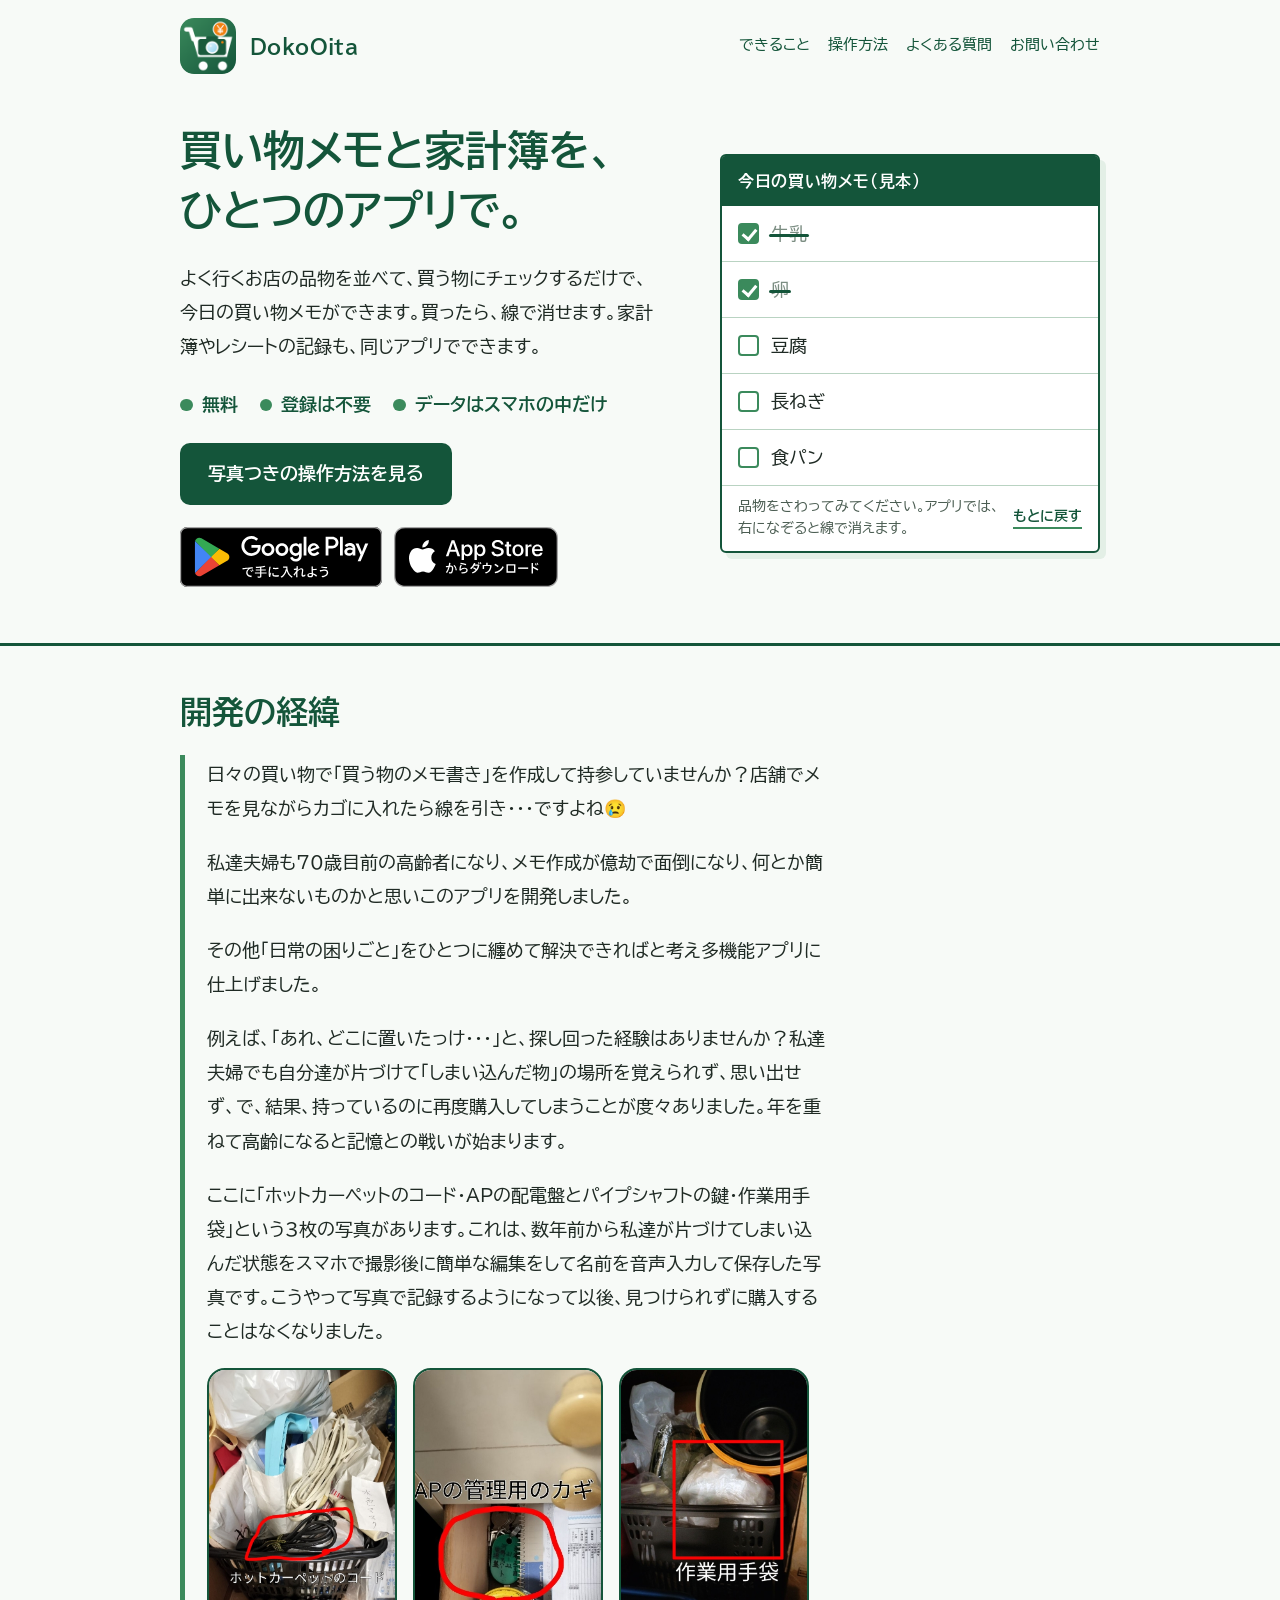
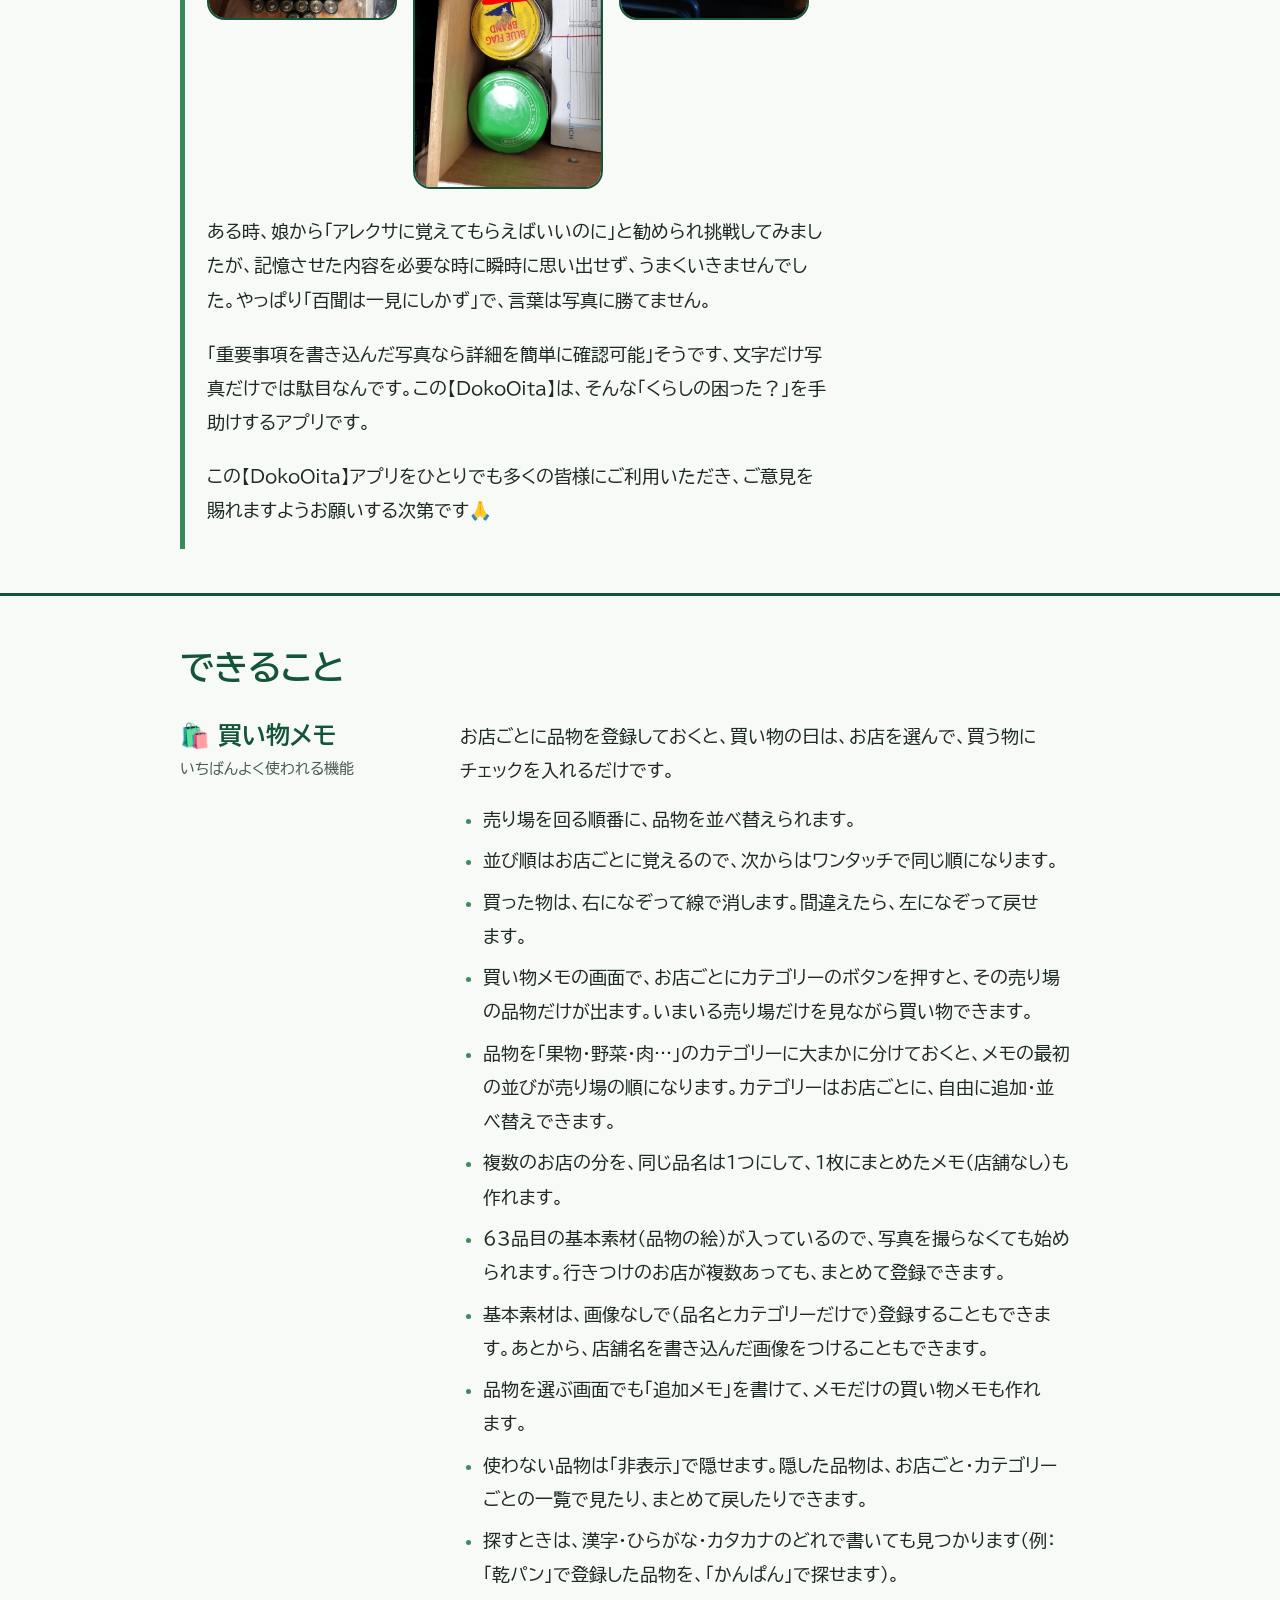
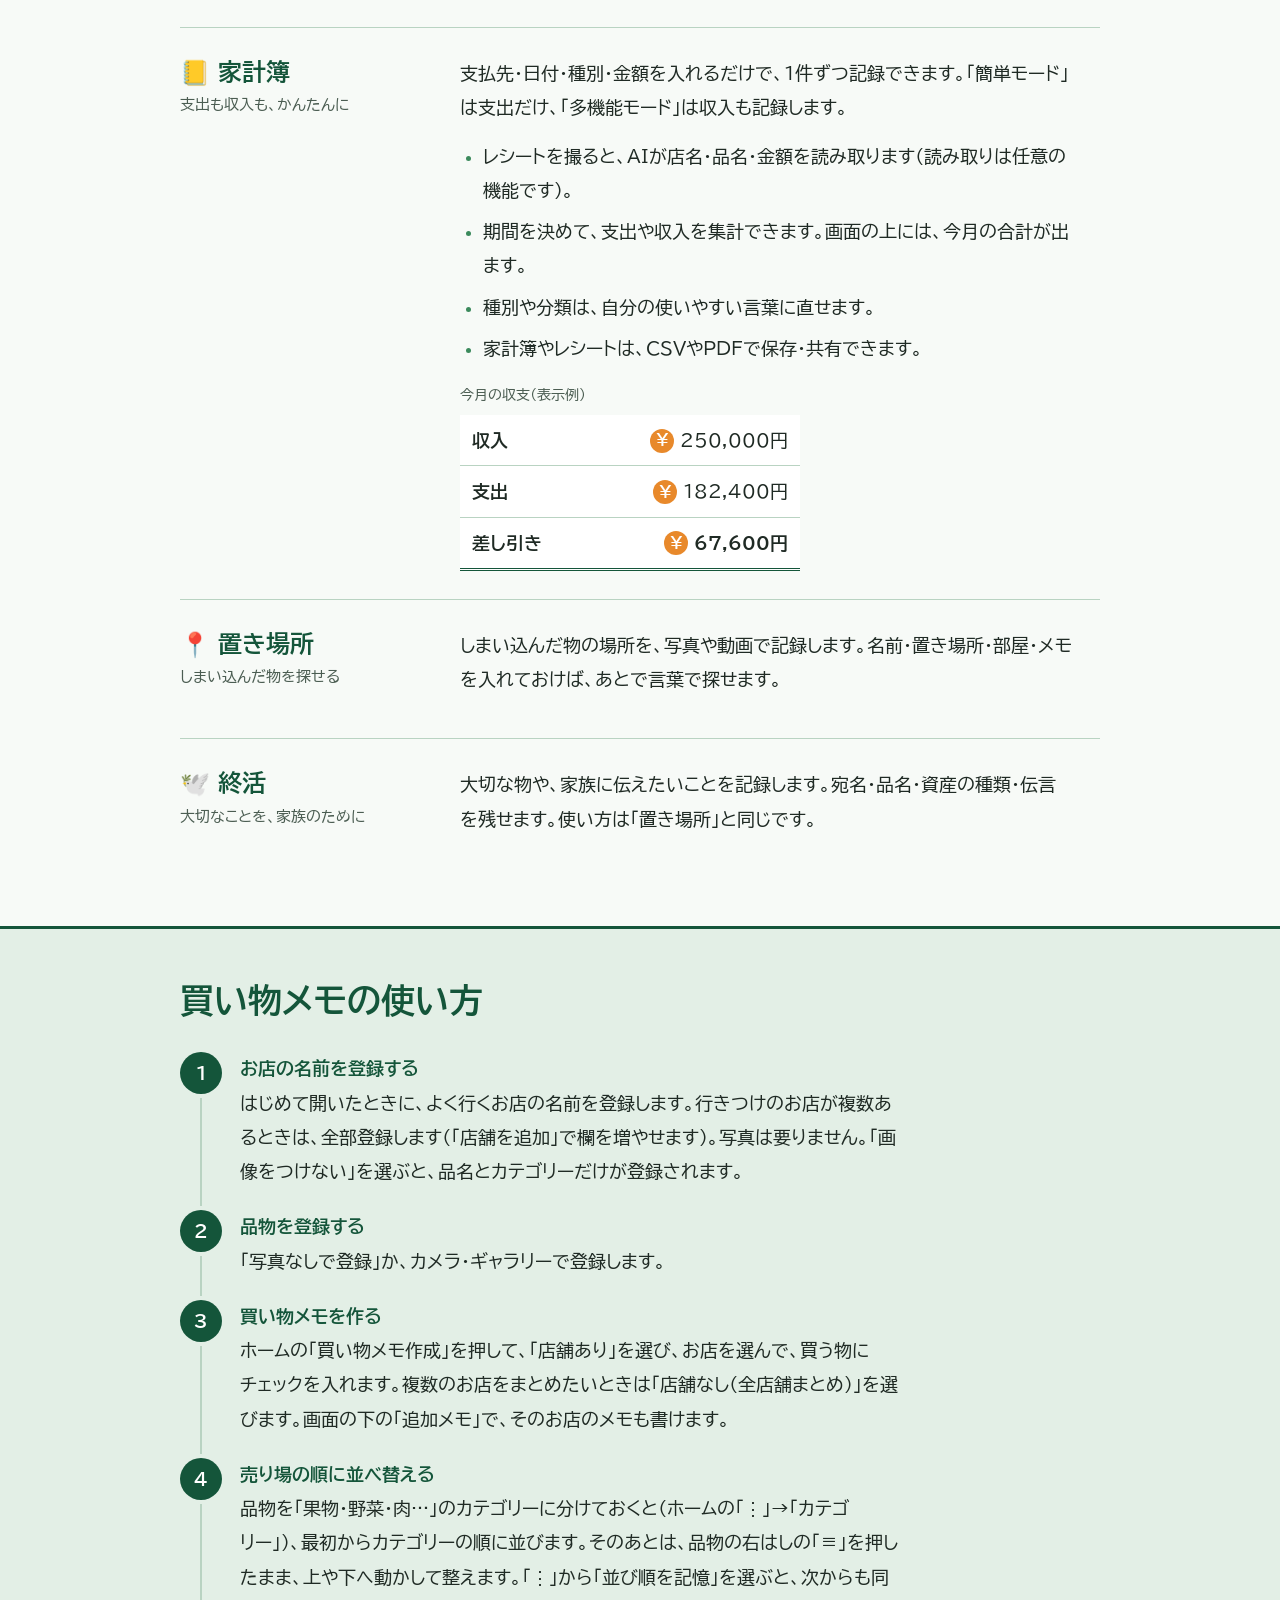
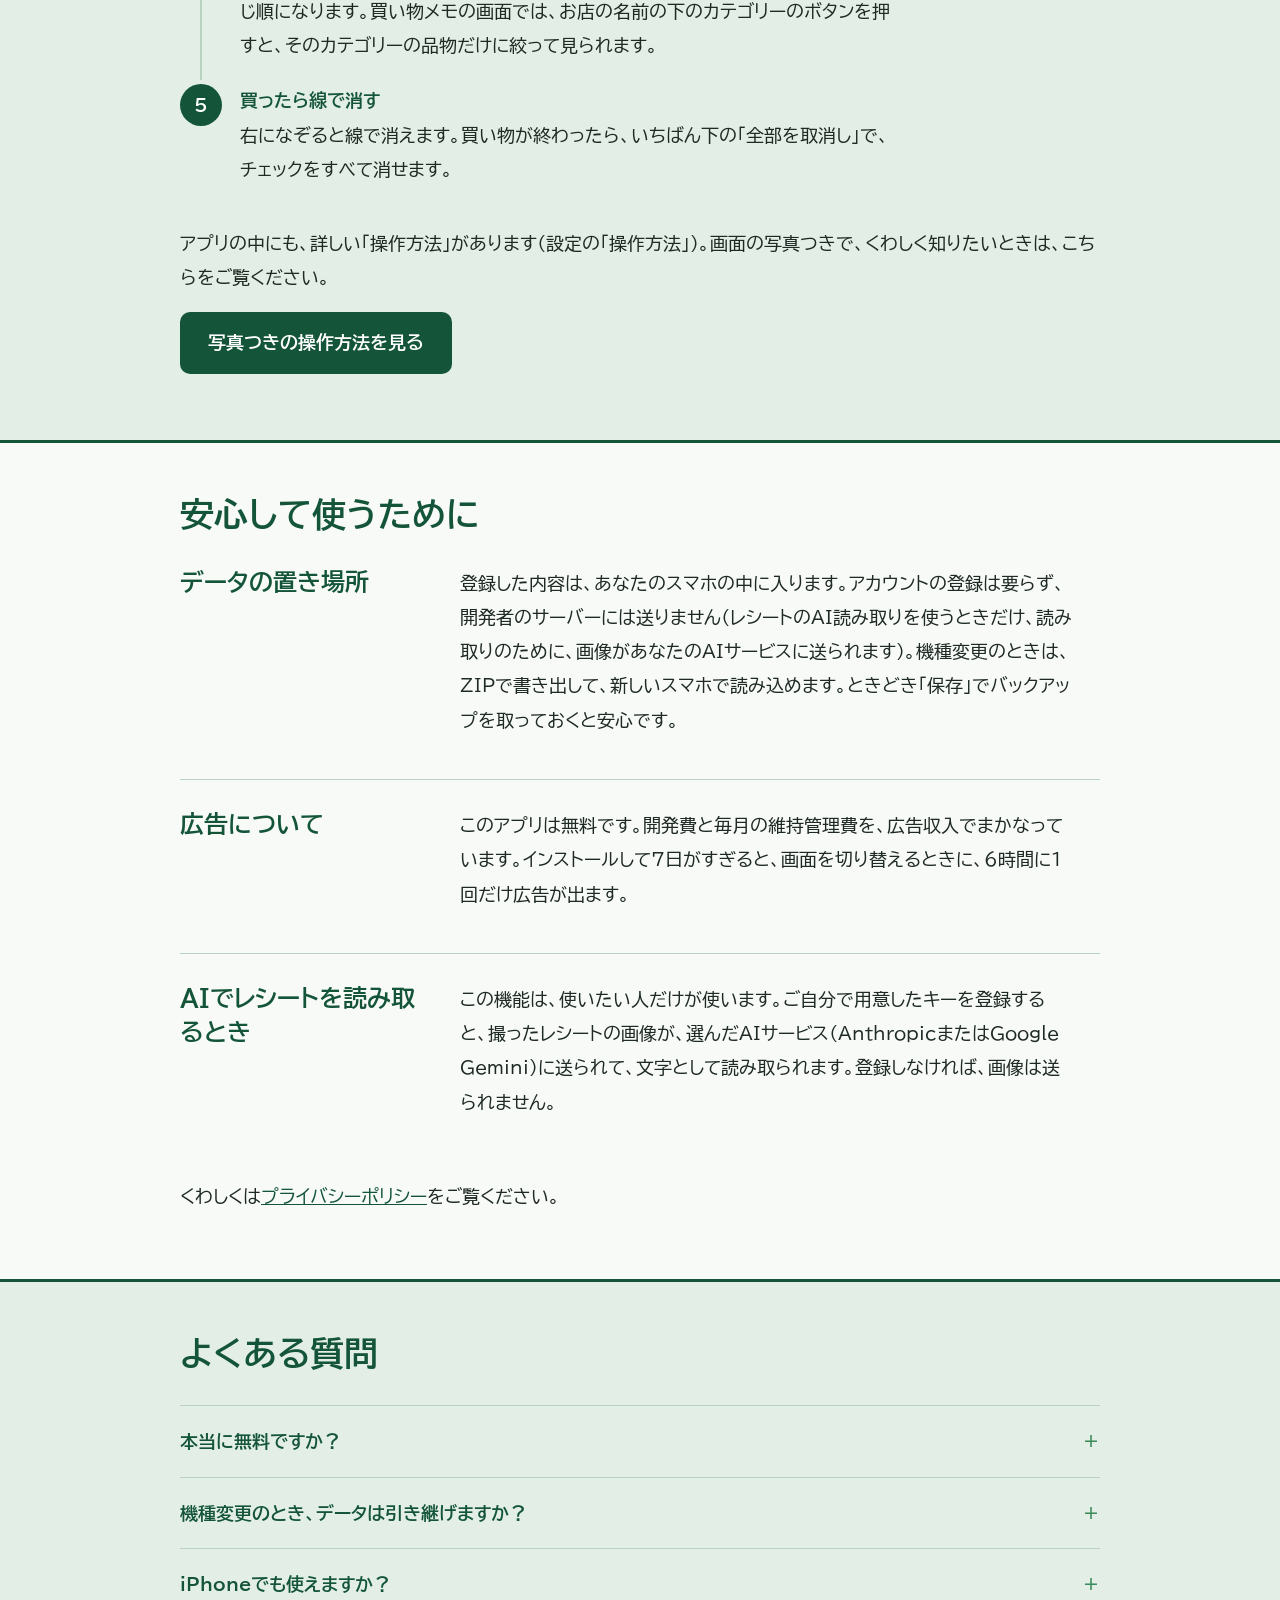
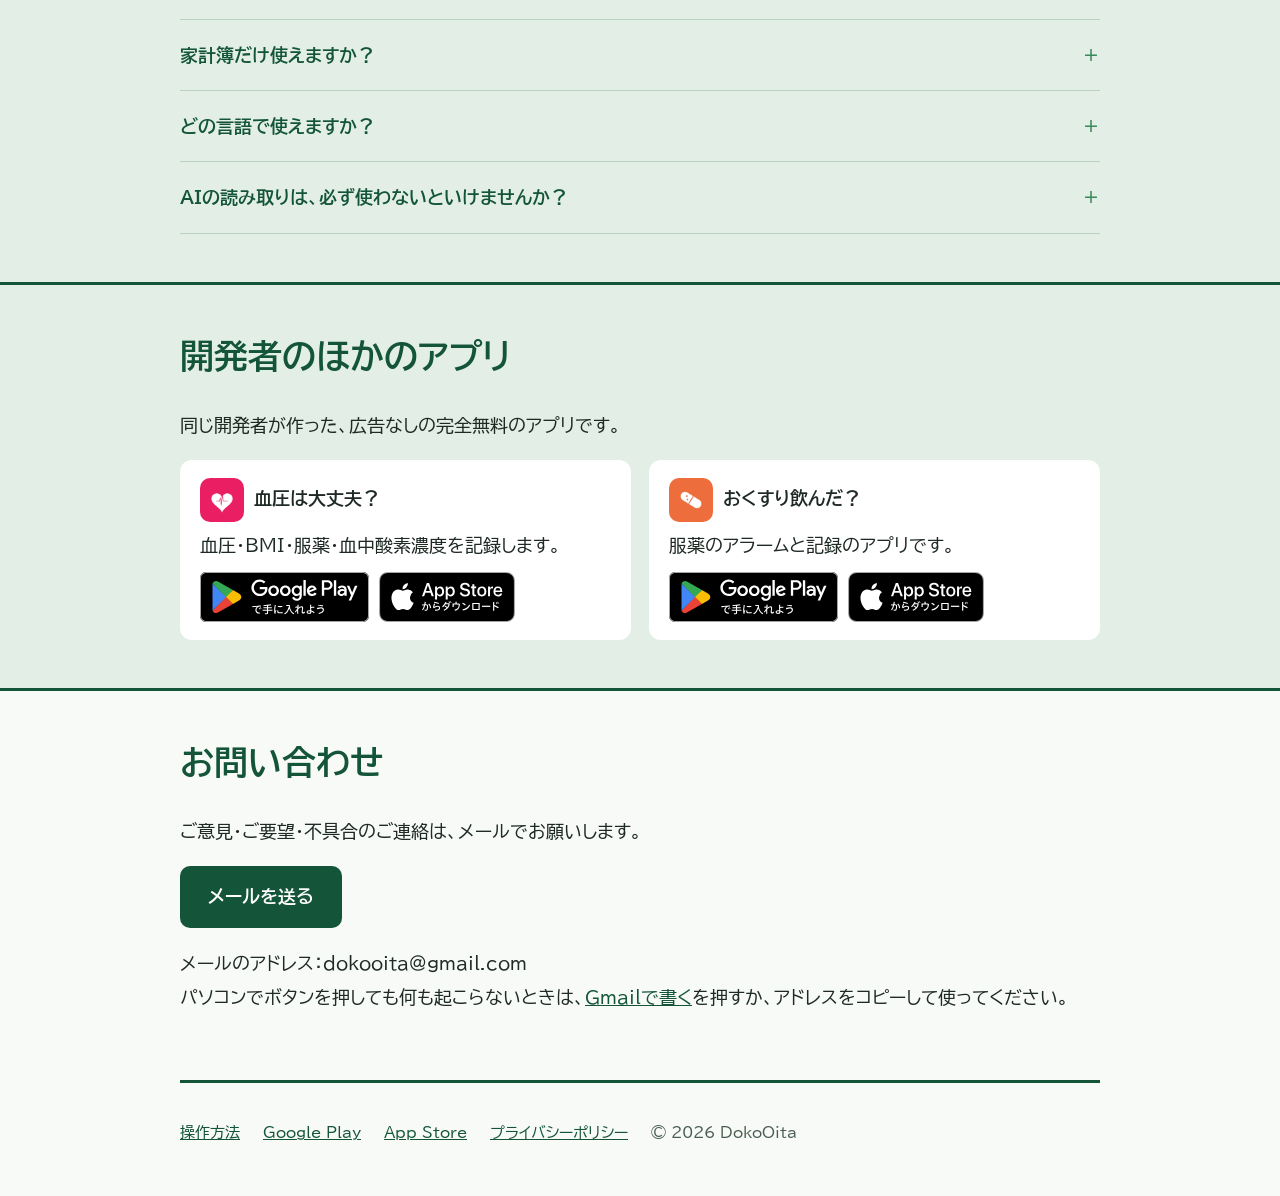
==== index.html @ 54b9426c "Add files via upload" ====
<!doctype html>
<html lang="ja">
<head>
<meta charset="utf-8">
<meta name="viewport" content="width=device-width,initial-scale=1">
<title>DokoOita ― 買い物メモと家計簿のアプリ</title>
<meta name="description" content="買い物メモと家計簿を、ひとつのアプリで。置き場所の記録や終活の記録もできます。無料・登録不要・データはスマホの中だけ。">
<meta property="og:title" content="DokoOita ― 買い物メモと家計簿のアプリ">
<meta property="og:description" content="買い物メモと家計簿を、ひとつのアプリで。無料・登録不要・データはスマホの中だけ。">
<meta property="og:type" content="website">
<meta property="og:image" content="icon.png">
<meta name="theme-color" content="#14553a">
<link rel="icon" href="icon.png">
<link rel="apple-touch-icon" href="icon.png">
<link rel="preconnect" href="https://fonts.googleapis.com">
<link rel="preconnect" href="https://fonts.gstatic.com" crossorigin>
<link rel="stylesheet" href="https://fonts.googleapis.com/css2?family=BIZ+UDPGothic:wght@400;700&display=swap">
<link rel="stylesheet" href="style.css">
</head>
<body>
<a class="skip" href="#main">本文へ移動</a>

<div class="wrap">
  <header class="top">
    <img src="icon.png" alt="DokoOitaのアイコン" width="56" height="56">
    <span class="name">DokoOita</span>
    <nav aria-label="ページ内の移動">
      <a href="#features">できること</a>
      <a href="guide.html">操作方法</a>
      <a href="#faq">よくある質問</a>
      <a href="#contact">お問い合わせ</a>
    </nav>
  </header>
</div>

<main id="main">
<div class="wrap">
  <section class="hero">
    <div>
      <h1><span>買い物メモと家計簿を、</span><span>ひとつのアプリで。</span></h1>
      <p class="lead">よく行くお店の品物を並べて、買う物にチェックするだけで、今日の買い物メモができます。買ったら、線で消せます。家計簿やレシートの記録も、同じアプリでできます。</p>
      <ul class="facts">
        <li>無料</li>
        <li>登録は不要</li>
        <li>データはスマホの中だけ</li>
      </ul>
      <p style="margin:22px 0 0"><a class="btn" href="guide.html">写真つきの操作方法を見る</a></p>
      <p class="getit"><a class="gp-link" href="https://play.google.com/store/apps/details?id=jp.dokoita.android" rel="noopener"><img src="images/google-play-badge.svg" alt="Google Playで手に入れよう（Android）" width="203" height="60"></a> <a class="gp-link" href="https://apps.apple.com/app/id6824822822" rel="noopener"><img src="images/app-store-badge.svg" alt="App Storeでダウンロード（iPhone）" width="163" height="60"></a></p>
    </div>

    <div class="memo" id="memo" aria-label="買い物メモの見本。品物をさわると線で消えます">
      <h2>今日の買い物メモ（見本）</h2>
      <ul>
        <li><button type="button" aria-pressed="false"><span class="box" aria-hidden="true"></span><span class="lab">牛乳</span></button></li>
        <li><button type="button" aria-pressed="false"><span class="box" aria-hidden="true"></span><span class="lab">卵</span></button></li>
        <li><button type="button" aria-pressed="false"><span class="box" aria-hidden="true"></span><span class="lab">豆腐</span></button></li>
        <li><button type="button" aria-pressed="false"><span class="box" aria-hidden="true"></span><span class="lab">長ねぎ</span></button></li>
        <li><button type="button" aria-pressed="false"><span class="box" aria-hidden="true"></span><span class="lab">食パン</span></button></li>
      </ul>
      <div class="foot">
        <span>品物をさわってみてください。アプリでは、右になぞると線で消えます。</span>
        <button type="button" class="reset" id="reset">もとに戻す</button>
      </div>
    </div>
  </section>
</div>

<section class="story" id="story">
  <div class="wrap">
    <h2>開発の経緯</h2>
    <div class="story-body">
<p>日々の買い物で「買う物のメモ書き」を作成して持参していませんか？店舗でメモを見ながらカゴに入れたら線を引き・・・ですよね😢</p>
<p>私達夫婦も70歳目前の高齢者になり、メモ作成が億劫で面倒になり、何とか簡単に出来ないものかと思いこのアプリを開発しました。</p>
<p>その他「日常の困りごと」をひとつに纏めて解決できればと考え多機能アプリに仕上げました。</p>
<p>例えば、「あれ、どこに置いたっけ・・・」と、探し回った経験はありませんか？私達夫婦でも自分達が片づけて「しまい込んだ物」の場所を覚えられず、思い出せず、で、結果、持っているのに再度購入してしまうことが度々ありました。年を重ねて高齢になると記憶との戦いが始まります。</p>
<p>ここに「ホットカーペットのコード・APの配電盤とパイプシャフトの鍵・作業用手袋」という3枚の写真があります。これは、数年前から私達が片づけてしまい込んだ状態をスマホで撮影後に簡単な編集をして名前を音声入力して保存した写真です。こうやって写真で記録するようになって以後、見つけられずに購入することはなくなりました。</p>
<div class="shots story-photos"><figure class="shot"><img src="images/p1_hot_carpet_cord.png" alt="ホットカーペットのコード" loading="lazy" onerror="this.hidden=true;this.nextElementSibling.hidden=false"><div class="ph" hidden><b>写真 P1</b><span>ホットカーペットのコード</span><small>ファイル名：images/p1_hot_carpet_cord.png</small></div></figure><figure class="shot"><img src="images/p2_key.png" alt="APの配電盤とパイプシャフトの鍵" loading="lazy" onerror="this.hidden=true;this.nextElementSibling.hidden=false"><div class="ph" hidden><b>写真 P2</b><span>APの配電盤とパイプシャフトの鍵</span><small>ファイル名：images/p2_key.png</small></div></figure><figure class="shot"><img src="images/p3_gloves.png" alt="作業用手袋" loading="lazy" onerror="this.hidden=true;this.nextElementSibling.hidden=false"><div class="ph" hidden><b>写真 P3</b><span>作業用手袋</span><small>ファイル名：images/p3_gloves.png</small></div></figure></div>
<p>ある時、娘から「アレクサに覚えてもらえばいいのに」と勧められ挑戦してみましたが、記憶させた内容を必要な時に瞬時に思い出せず、うまくいきませんでした。やっぱり「百聞は一見にしかず」で、言葉は写真に勝てません。</p>
<p>「重要事項を書き込んだ写真なら詳細を簡単に確認可能」そうです、文字だけ写真だけでは駄目なんです。この【DokoOita】は、そんな「くらしの困った？」を手助けするアプリです。</p>
<p>この【DokoOita】アプリをひとりでも多くの皆様にご利用いただき、ご意見を賜れますようお願いする次第です🙏</p>
</div>
  </div>
</section>

<section class="band" id="features">
  <div class="wrap">
    <h2 class="sec">できること</h2>

    <div class="row">
      <h3>🛍️ 買い物メモ<small>いちばんよく使われる機能</small></h3>
      <div>
        <p>お店ごとに品物を登録しておくと、買い物の日は、お店を選んで、買う物にチェックを入れるだけです。</p>
        <ul>
          <li>売り場を回る順番に、品物を並べ替えられます。</li>
          <li>並び順はお店ごとに覚えるので、次からはワンタッチで同じ順になります。</li>
          <li>買った物は、右になぞって線で消します。間違えたら、左になぞって戻せます。</li>
          <li>買い物メモの画面で、お店ごとにカテゴリーのボタンを押すと、その売り場の品物だけが出ます。いまいる売り場だけを見ながら買い物できます。</li>
          <li>品物を「果物・野菜・肉…」のカテゴリーに大まかに分けておくと、メモの最初の並びが売り場の順になります。カテゴリーはお店ごとに、自由に追加・並べ替えできます。</li>
          <li>複数のお店の分を、同じ品名は1つにして、1枚にまとめたメモ（店舗なし）も作れます。</li>
          <li>63品目の基本素材（品物の絵）が入っているので、写真を撮らなくても始められます。行きつけのお店が複数あっても、まとめて登録できます。</li>
          <li>基本素材は、画像なしで（品名とカテゴリーだけで）登録することもできます。あとから、店舗名を書き込んだ画像をつけることもできます。</li>
          <li>品物を選ぶ画面でも「追加メモ」を書けて、メモだけの買い物メモも作れます。</li>
          <li>使わない品物は「非表示」で隠せます。隠した品物は、お店ごと・カテゴリーごとの一覧で見たり、まとめて戻したりできます。</li>
          <li>探すときは、漢字・ひらがな・カタカナのどれで書いても見つかります（例：「乾パン」で登録した品物を、「かんぱん」で探せます）。</li>
        </ul>
      </div>
    </div>

    <div class="row">
      <h3>📒 家計簿<small>支出も収入も、かんたんに</small></h3>
      <div>
        <p>支払先・日付・種別・金額を入れるだけで、1件ずつ記録できます。「簡単モード」は支出だけ、「多機能モード」は収入も記録します。</p>
        <ul>
          <li>レシートを撮ると、AIが店名・品名・金額を読み取ります（読み取りは任意の機能です）。</li>
          <li>期間を決めて、支出や収入を集計できます。画面の上には、今月の合計が出ます。</li>
          <li>種別や分類は、自分の使いやすい言葉に直せます。</li>
          <li>家計簿やレシートは、CSVやPDFで保存・共有できます。</li>
        </ul>
        <table class="ledger">
          <caption>今月の収支（表示例）</caption>
          <tr><th scope="row">収入</th><td><span class="coin">¥</span>250,000円</td></tr>
          <tr><th scope="row">支出</th><td><span class="coin">¥</span>182,400円</td></tr>
          <tr><th scope="row">差し引き</th><td><span class="coin">¥</span>67,600円</td></tr>
        </table>
      </div>
    </div>

    <div class="row">
      <h3>📍 置き場所<small>しまい込んだ物を探せる</small></h3>
      <div>
        <p>しまい込んだ物の場所を、写真や動画で記録します。名前・置き場所・部屋・メモを入れておけば、あとで言葉で探せます。</p>
      </div>
    </div>

    <div class="row">
      <h3>🕊️ 終活<small>大切なことを、家族のために</small></h3>
      <div>
        <p>大切な物や、家族に伝えたいことを記録します。宛名・品名・資産の種類・伝言を残せます。使い方は「置き場所」と同じです。</p>
      </div>
    </div>
  </div>
</section>

<section class="band tint" id="howto">
  <div class="wrap">
    <h2 class="sec">買い物メモの使い方</h2>
    <ol class="steps">
      <li><b>お店の名前を登録する</b>はじめて開いたときに、よく行くお店の名前を登録します。行きつけのお店が複数あるときは、全部登録します（「店舗を追加」で欄を増やせます）。写真は要りません。「画像をつけない」を選ぶと、品名とカテゴリーだけが登録されます。</li>
      <li><b>品物を登録する</b>「写真なしで登録」か、カメラ・ギャラリーで登録します。</li>
      <li><b>買い物メモを作る</b>ホームの「買い物メモ作成」を押して、「店舗あり」を選び、お店を選んで、買う物にチェックを入れます。複数のお店をまとめたいときは「店舗なし（全店舗まとめ）」を選びます。画面の下の「追加メモ」で、そのお店のメモも書けます。</li>
      <li><b>売り場の順に並べ替える</b>品物を「果物・野菜・肉…」のカテゴリーに分けておくと（ホームの「⋮」→「カテゴリー」）、最初からカテゴリーの順に並びます。そのあとは、品物の右はしの「≡」を押したまま、上や下へ動かして整えます。「⋮」から「並び順を記憶」を選ぶと、次からも同じ順になります。買い物メモの画面では、お店の名前の下のカテゴリーのボタンを押すと、そのカテゴリーの品物だけに絞って見られます。</li>
      <li><b>買ったら線で消す</b>右になぞると線で消えます。買い物が終わったら、いちばん下の「全部を取消し」で、チェックをすべて消せます。</li>
    </ol>
    <p>アプリの中にも、詳しい「操作方法」があります（設定の「操作方法」）。画面の写真つきで、くわしく知りたいときは、こちらをご覧ください。</p>
    <p><a class="btn" href="guide.html">写真つきの操作方法を見る</a></p>
  </div>
</section>

<section class="band" id="safe">
  <div class="wrap">
    <h2 class="sec">安心して使うために</h2>
    <div class="row">
      <h3>データの置き場所</h3>
      <div>
        <p>登録した内容は、あなたのスマホの中に入ります。アカウントの登録は要らず、開発者のサーバーには送りません（レシートのAI読み取りを使うときだけ、読み取りのために、画像があなたのAIサービスに送られます）。機種変更のときは、ZIPで書き出して、新しいスマホで読み込めます。ときどき「保存」でバックアップを取っておくと安心です。</p>
      </div>
    </div>
    <div class="row">
      <h3>広告について</h3>
      <div>
        <p>このアプリは無料です。開発費と毎月の維持管理費を、広告収入でまかなっています。インストールして7日がすぎると、画面を切り替えるときに、6時間に1回だけ広告が出ます。</p>
      </div>
    </div>
    <div class="row">
      <h3>AIでレシートを読み取るとき</h3>
      <div>
        <p>この機能は、使いたい人だけが使います。ご自分で用意したキーを登録すると、撮ったレシートの画像が、選んだAIサービス（AnthropicまたはGoogle Gemini）に送られて、文字として読み取られます。登録しなければ、画像は送られません。</p>
      </div>
    </div>
    <p>くわしくは<a href="privacy.html">プライバシーポリシー</a>をご覧ください。</p>
  </div>
</section>

<section class="band tint" id="faq">
  <div class="wrap">
    <h2 class="sec">よくある質問</h2>
    <details>
      <summary>本当に無料ですか？</summary>
      <p>はい、無料です。広告が出ます（上の「広告について」をご覧ください）。</p>
    </details>
    <details>
      <summary>機種変更のとき、データは引き継げますか？</summary>
      <p>引き継げます。設定の「データ出力」で「ZIPエクスポート（画像込み）」を行い、新しいスマホで「ZIPインポート」をしてください。買い物メモの並び順も引き継がれます。動画もZIPに入ります（そのぶん、ファイルが大きくなります）。</p>
    </details>
    <details>
      <summary>iPhoneでも使えますか？</summary>
      <p>使えます。App Storeで「DokoOita」を探してください。AndroidとiPhoneのあいだでも、ZIPで引き継げます。</p>
    </details>
    <details>
      <summary>家計簿だけ使えますか？</summary>
      <p>使えます。使わないタブは、設定の「表示するタブ」で隠せます。</p>
    </details>
    <details>
      <summary>どの言語で使えますか？</summary>
      <p>アプリは、日本語・英語・韓国語・中国語（簡体字・繁体字）に対応しています。このホームページは日本語です。お使いのブラウザの翻訳機能で、ほかの言語でも読めます。</p>
    </details>
    <details>
      <summary>AIの読み取りは、必ず使わないといけませんか？</summary>
      <p>いいえ。レシートの内容は、手で入れることもできます。</p>
    </details>
  </div>
</section>

<section class="band tint" id="apps">
  <div class="wrap">
    <h2 class="sec">開発者のほかのアプリ</h2>
    <p>同じ開発者が作った、広告なしの完全無料のアプリです。</p>
    <div class="apps">
      <div class="app">
        <h3><img src="icon_bp.png" alt="血圧は大丈夫？のアイコン" width="44" height="44" style="vertical-align:middle;border-radius:10px;margin-right:10px">血圧は大丈夫？</h3>
        <p>血圧・BMI・服薬・血中酸素濃度を記録します。</p>
        <p class="stores"><a href="https://play.google.com/store/apps/details?id=jp.dokoita.bp_manager" rel="noopener"><img src="images/google-play-badge.svg" alt="Google Playで手に入れよう（Android）" width="169" height="50"></a> <a href="https://apps.apple.com/app/id6825669947" rel="noopener"><img src="images/app-store-badge.svg" alt="App Storeからダウンロード（iPhone）" width="136" height="50"></a></p>
      </div>
      <div class="app">
        <h3><img src="icon_mr.png" alt="おくすり飲んだ？のアイコン" width="44" height="44" style="vertical-align:middle;border-radius:10px;margin-right:10px">おくすり飲んだ？</h3>
        <p>服薬のアラームと記録のアプリです。</p>
        <p class="stores"><a href="https://play.google.com/store/apps/details?id=jp.dokoita.mr_manager" rel="noopener"><img src="images/google-play-badge.svg" alt="Google Playで手に入れよう（Android）" width="169" height="50"></a> <a href="https://apps.apple.com/app/id6826015086" rel="noopener"><img src="images/app-store-badge.svg" alt="App Storeからダウンロード（iPhone）" width="136" height="50"></a></p>
      </div>
    </div>
  </div>
</section>

<section class="band" id="contact">
  <div class="wrap">
    <h2 class="sec">お問い合わせ</h2>
    <p>ご意見・ご要望・不具合のご連絡は、メールでお願いします。</p>
    <p><a class="btn" href="mailto:dokooita@gmail.com?subject=%E3%81%A9%E3%81%93%E7%BD%AE%E3%81%84%E3%81%9F%EF%BC%9F%E3%81%B8%E3%81%AE%E3%81%94%E6%84%8F%E8%A6%8B">メールを送る</a></p>
    <p>メールのアドレス：dokooita@gmail.com<br>パソコンでボタンを押しても何も起こらないときは、<a href="https://mail.google.com/mail/?view=cm&fs=1&to=dokooita@gmail.com" target="_blank" rel="noopener">Gmailで書く</a>を押すか、アドレスをコピーして使ってください。</p>
  </div>
</section>
</main>

<div class="wrap">
  <footer>
    <a href="guide.html">操作方法</a>
    <a href="https://play.google.com/store/apps/details?id=jp.dokoita.android" rel="noopener">Google Play</a>
    <a href="https://apps.apple.com/app/id6824822822" rel="noopener">App Store</a>
    <a href="privacy.html">プライバシーポリシー</a>
    <span>© 2026 DokoOita</span>
  </footer>
</div>

<script>
(function () {
  var memo = document.getElementById('memo');
  if (!memo) return;
  var items = memo.querySelectorAll('li button');
  function set(btn, on) { btn.setAttribute('aria-pressed', on ? 'true' : 'false'); }
  items.forEach(function (b) {
    b.addEventListener('click', function () {
      set(b, b.getAttribute('aria-pressed') !== 'true');
      touched = true;
    });
  });
  document.getElementById('reset').addEventListener('click', function () {
    items.forEach(function (b) { set(b, false); });
    touched = true;
  });
  // ページを開いて少しすると、見本の上の2つが線で消える（さわったら止める）
  var touched = false;
  var reduce = window.matchMedia && window.matchMedia('(prefers-reduced-motion: reduce)').matches;
  if (!reduce) {
    setTimeout(function () { if (!touched) set(items[0], true); }, 1100);
    setTimeout(function () { if (!touched) set(items[1], true); }, 1800);
  }
})();
</script>
</body>
</html>
---- style.css ----
:root{
  --ink:#1f2a24;
  --forest:#14553a;
  --leaf:#3b8a5c;
  --mist:#e3efe6;
  --paper:#f7faf7;
  --coin:#e8892b;
  --line:#b9d3c2;
}
*{box-sizing:border-box}
html{-webkit-text-size-adjust:100%}
body{
  line-break:strict;text-wrap:pretty;
  margin:0;background:var(--paper);color:var(--ink);
  font-family:"BIZ UDPGothic","Hiragino Sans","Yu Gothic UI","Meiryo",sans-serif;
  font-size:18px;line-height:1.9;
}
a{color:var(--forest)}
a:focus-visible,button:focus-visible,summary:focus-visible{outline:3px solid var(--coin);outline-offset:3px;border-radius:4px}
.wrap{max-width:960px;margin:0 auto;padding:0 20px}
.skip{position:absolute;left:-999px}
.skip:focus{left:8px;top:8px;background:#fff;padding:8px 12px;z-index:10}

/* ヘッダー */
.top{display:flex;align-items:center;gap:14px;padding:18px 0}
.top img{width:56px;height:56px;border-radius:14px;display:block}
.top .name{font-weight:700;font-size:1.25rem;color:var(--forest);letter-spacing:.02em}
.top nav{margin-left:auto;display:flex;gap:18px;font-size:.95rem}
.top nav a{text-decoration:none;border-bottom:2px solid transparent}
.top nav a:hover{border-bottom-color:var(--leaf)}

/* ヒーロー */
.hero{padding:28px 0 56px;display:grid;grid-template-columns:1.1fr .9fr;gap:40px;align-items:center}
.hero h1{font-size:clamp(1.7rem,4.2vw,2.6rem);line-height:1.45;margin:0 0 20px;color:var(--forest);letter-spacing:-.01em}
.hero h1 span{display:inline-block}
.hero p.lead{margin:0 0 24px;max-width:30em}
.facts{display:flex;flex-wrap:wrap;gap:8px 22px;margin:0;padding:0;list-style:none;font-weight:700;color:var(--forest)}
.facts li::before{content:"";display:inline-block;width:.7em;height:.7em;border-radius:50%;background:var(--leaf);margin-right:.5em}

/* 買い物メモの見本（さわると線で消える） */
.memo{background:#fff;border:2px solid var(--forest);border-radius:6px;box-shadow:6px 6px 0 var(--mist);
  padding:0 0 12px;max-width:380px;justify-self:end;width:100%}
.memo h2{margin:0;background:var(--forest);color:#fff;font-size:1rem;padding:10px 16px;border-radius:3px 3px 0 0;letter-spacing:.04em}
.memo ul{list-style:none;margin:0;padding:0}
.memo li{border-bottom:1.5px solid var(--line)}
.memo li button{all:unset;box-sizing:border-box;display:flex;align-items:center;gap:12px;width:100%;
  padding:10px 16px;cursor:pointer;font-size:1.15rem;min-height:52px}
.memo li button:hover{background:var(--paper)}
.memo li button:focus-visible{outline:3px solid var(--coin);outline-offset:-3px}
.box{flex:none;width:1.3rem;height:1.3rem;border:2px solid var(--leaf);border-radius:4px;background:#fff;position:relative}
.memo [aria-pressed="true"] .box{background:var(--leaf)}
.memo [aria-pressed="true"] .box::after{content:"";position:absolute;left:.33rem;top:.05rem;width:.35rem;height:.7rem;border:solid #fff;border-width:0 3px 3px 0;transform:rotate(40deg)}
.lab{position:relative;flex:0 1 auto}
.lab::after{content:"";position:absolute;left:-2px;right:-2px;top:52%;height:3px;background:var(--forest);border-radius:2px;
  transform:scaleX(0);transform-origin:left;transition:transform .45s cubic-bezier(.3,.7,.2,1)}
.memo [aria-pressed="true"] .lab{color:#7b8d82}
.memo [aria-pressed="true"] .lab::after{transform:scaleX(1)}
.memo .foot{padding:10px 16px 0;display:flex;justify-content:space-between;align-items:center;gap:10px;font-size:.85rem;color:#4b5d52;line-height:1.6}
.memo .reset{all:unset;cursor:pointer;color:var(--forest);font-weight:700;border-bottom:2px solid var(--leaf);white-space:nowrap}
.memo .reset:focus-visible{outline:3px solid var(--coin);outline-offset:3px}

/* 見出しと罫線（ノートの罫線のように、段を区切る） */
section.band{padding:48px 0;border-top:3px solid var(--forest)}
section.band.tint{background:var(--mist)}
.row{display:grid;grid-template-columns:240px 1fr;gap:12px 40px;padding:28px 0;border-top:1.5px solid var(--line)}
.row:first-of-type{border-top:0;padding-top:0}
.row h3{margin:0;font-size:1.5rem;color:var(--forest);line-height:1.4}
.row h3 small{display:block;font-size:.95rem;font-weight:400;color:#4b5d52;margin-top:4px;line-height:1.6}
h2.sec{font-size:clamp(1.6rem,4vw,2.1rem);margin:0 0 28px;color:var(--forest);line-height:1.4}
.row p{margin:0 0 .8em;max-width:34em}
.row ul{margin:0;padding-left:1.3em;max-width:34em}
.row li{margin-bottom:.4em}
.row li::marker{color:var(--leaf)}

/* 家計簿の表（例） */
.ledger{border-collapse:collapse;margin:18px 0 0;max-width:340px;width:100%;background:#fff}
.ledger caption{text-align:left;font-size:.85rem;color:#4b5d52;padding-bottom:6px}
.ledger th,.ledger td{border-bottom:1.5px solid var(--line);padding:8px 12px;text-align:left}
.ledger td{text-align:right;font-variant-numeric:tabular-nums}
.ledger tr:last-child th,.ledger tr:last-child td{border-bottom:3px double var(--forest);font-weight:700}
.coin{display:inline-flex;align-items:center;justify-content:center;width:1.5em;height:1.5em;border-radius:50%;background:var(--coin);color:#fff;font-weight:700;font-size:.9em;margin-right:.35em;vertical-align:.05em}

/* 使い方の流れ */
ol.steps{list-style:none;counter-reset:s;margin:0;padding:0;max-width:40em}
ol.steps li{counter-increment:s;position:relative;padding:0 0 22px 60px;margin:0}
ol.steps li::before{content:counter(s);position:absolute;left:0;top:0;width:42px;height:42px;border-radius:50%;
  background:var(--forest);color:#fff;font-weight:700;display:flex;align-items:center;justify-content:center;font-size:1.15rem;line-height:1}
ol.steps li::after{content:"";position:absolute;left:20px;top:46px;bottom:4px;width:2px;background:var(--line)}
ol.steps li:last-child::after{display:none}
ol.steps b{display:block;color:var(--forest);font-size:1.1rem}

/* よくある質問 */
details{border-top:1.5px solid var(--line);padding:14px 0}
details:last-of-type{border-bottom:1.5px solid var(--line)}
summary{cursor:pointer;font-weight:700;color:var(--forest);padding:4px 0;list-style:none;display:flex;justify-content:space-between;gap:12px}
summary::-webkit-details-marker{display:none}
summary::after{content:"＋";flex:none;color:var(--leaf)}
details[open] summary::after{content:"－"}
details p{margin:8px 0 0;max-width:36em}

/* 問い合わせ */
.btn{display:inline-block;background:var(--forest);color:#fff;text-decoration:none;font-weight:700;padding:14px 28px;border-radius:10px;font-size:1.1rem;min-height:52px}
.btn:hover{background:#0f4430}
footer{padding:36px 0 48px;border-top:3px solid var(--forest);font-size:.95rem;color:#4b5d52}
footer a{margin-right:18px}

/* 文章ページ（プライバシーポリシー） */
.doc{max-width:42em;padding-bottom:40px}
.doc h1{font-size:clamp(1.7rem,4.5vw,2.3rem);color:var(--forest);line-height:1.4;margin:12px 0 8px}
.doc h2{font-size:1.3rem;color:var(--forest);margin:2em 0 .4em;padding-top:.8em;border-top:1.5px solid var(--line)}
.doc p,.doc li{max-width:none}
.doc .date{color:#4b5d52;font-size:.95rem}

@media (max-width:760px){
  body{font-size:17px}
  .hero{grid-template-columns:1fr;gap:28px}
  .memo{justify-self:stretch;max-width:none}
  .row{grid-template-columns:1fr}
  .top nav{display:none}
}
@media (prefers-reduced-motion:reduce){
  .lab::after{transition:none}
}

/* ===== 操作方法ページ（guide.html） ===== */
.gh1{font-size:clamp(1.8rem,5vw,2.5rem);color:var(--forest);line-height:1.4;margin:8px 0 12px}
.gleadp{max-width:34em;margin:0 0 20px}
.toc{border-top:3px solid var(--forest);border-bottom:1.5px solid var(--line);padding:16px 0;margin-bottom:32px}
.toc ol{margin:0;padding:0;list-style:none;display:grid;grid-template-columns:repeat(2,1fr);gap:4px 32px}
.toc a{display:block;padding:6px 0;text-decoration:none;font-weight:700;border-bottom:2px solid transparent}
.toc a:hover{border-bottom-color:var(--leaf)}
.lead2{margin:-12px 0 24px;color:#4b5d52}
.sub{font-size:1.25rem;color:var(--forest);margin:2em 0 .5em;padding-top:.7em;border-top:1.5px solid var(--line)}
.pts{margin:0 0 1em;padding-left:1.3em;max-width:36em}
.pts li{margin-bottom:.5em}
.pts li::marker{color:var(--leaf)}
.note{background:#fff;border-left:5px solid var(--coin);padding:12px 16px;max-width:36em}
.gstep,.gsteps>li{display:grid;grid-template-columns:minmax(0,1fr) auto;gap:12px 28px;align-items:start}
.gstep.single{margin-bottom:28px}
.gtxt b{display:block;color:var(--forest);font-size:1.12rem;margin-bottom:2px}
.gtxt{max-width:34em}
ol.gsteps{list-style:none;counter-reset:g;margin:0 0 24px;padding:0}
ol.gsteps>li{counter-increment:g;position:relative;padding:0 0 26px 58px;display:block}
ol.gsteps>li::before{content:counter(g);position:absolute;left:0;top:0;width:40px;height:40px;border-radius:50%;background:var(--forest);color:#fff;font-weight:700;display:flex;align-items:center;justify-content:center;line-height:1}
ol.gsteps>li::after{content:"";position:absolute;left:19px;top:44px;bottom:6px;width:2px;background:var(--line)}
ol.gsteps>li:last-child::after{display:none}
ol.gsteps>li>.gtxt{margin-bottom:10px}
.shots{display:flex;flex-wrap:wrap;gap:16px}
.gstep .shots{justify-content:flex-end;max-width:480px}
.wrap>.shots{margin:14px 0 8px}
.shot{margin:0;width:220px}
.shot img{display:block;width:100%;height:auto;border:2px solid var(--forest);border-radius:18px;background:#fff}
.shot img[hidden]{display:none}
.ph{aspect-ratio:9/16;border:2px dashed var(--leaf);background:#fff;border-radius:18px;display:flex;flex-direction:column;align-items:center;justify-content:center;text-align:center;padding:14px;gap:8px;line-height:1.5}
.ph[hidden]{display:none}
.ph b{font-size:1.25rem;color:var(--forest)}
.ph span{font-size:.92rem}
.ph small{font-size:.72rem;color:#6a7d71;word-break:break-all}

/* 開発の経緯 */
.story{border-top:3px solid var(--forest);padding:44px 0}
.story h2{font-size:clamp(1.5rem,4vw,2rem);color:var(--forest);margin:0 0 20px;line-height:1.4}
.story blockquote{margin:0;padding:4px 0 4px 22px;border-left:5px solid var(--leaf);max-width:36em}
.story blockquote p{margin:0 0 1em}
.story .ph-text{border:2px dashed var(--leaf);background:#fff;padding:18px;max-width:36em;border-radius:10px}

@media (max-width:760px){
  .toc ol{grid-template-columns:1fr}
  .gstep,.gsteps>li{grid-template-columns:1fr}
  .gstep .shots{justify-content:flex-start;max-width:none}
  .shot{width:min(220px,44vw)}
}

.story-body{max-width:36em;border-left:5px solid var(--leaf);padding:2px 0 2px 22px}
.story-body p{margin:0 0 1.1em}
.story-body .shots{margin:6px 0 1.4em}
.story-body .shot{width:190px}
.story-photos .ph{aspect-ratio:3/4}
@media (max-width:760px){.story-body{padding-left:16px}.story-body .shot{width:min(190px,44vw)}}

.getit{margin:22px 0 0}

.gp-link{display:inline-block;text-decoration:none;border:0}
.gp-badge{display:inline-flex;align-items:center;gap:12px;background:#000;border-radius:8px;padding:10px 20px;text-align:left}
.gp-badge svg{width:30px;height:30px;flex-shrink:0}
.gp-text{display:flex;flex-direction:column;line-height:1.2}
.gp-sub{color:#fff;font-size:.75rem;font-family:sans-serif;font-weight:400}
.gp-main{color:#fff;font-size:1.35rem;font-family:sans-serif;font-weight:700;white-space:nowrap}

.getit{display:flex;flex-wrap:wrap;align-items:stretch;gap:12px}
.getit .gp-link{display:flex}
.getit .gp-badge{box-sizing:border-box;min-height:60px}
.apps{display:grid;grid-template-columns:repeat(auto-fit,minmax(260px,1fr));gap:18px;margin-top:14px}
.app{background:#fff;border-radius:12px;padding:18px 20px}
.app h3{margin:0 0 6px;font-size:1.15rem}
.app p{margin:0 0 10px}
.app .stores{display:flex;flex-wrap:wrap;gap:10px;margin:0}
.getit .gp-link img{display:block;height:60px;width:auto}
.app .stores a{display:block}
.app .stores img{display:block;height:50px;width:auto}
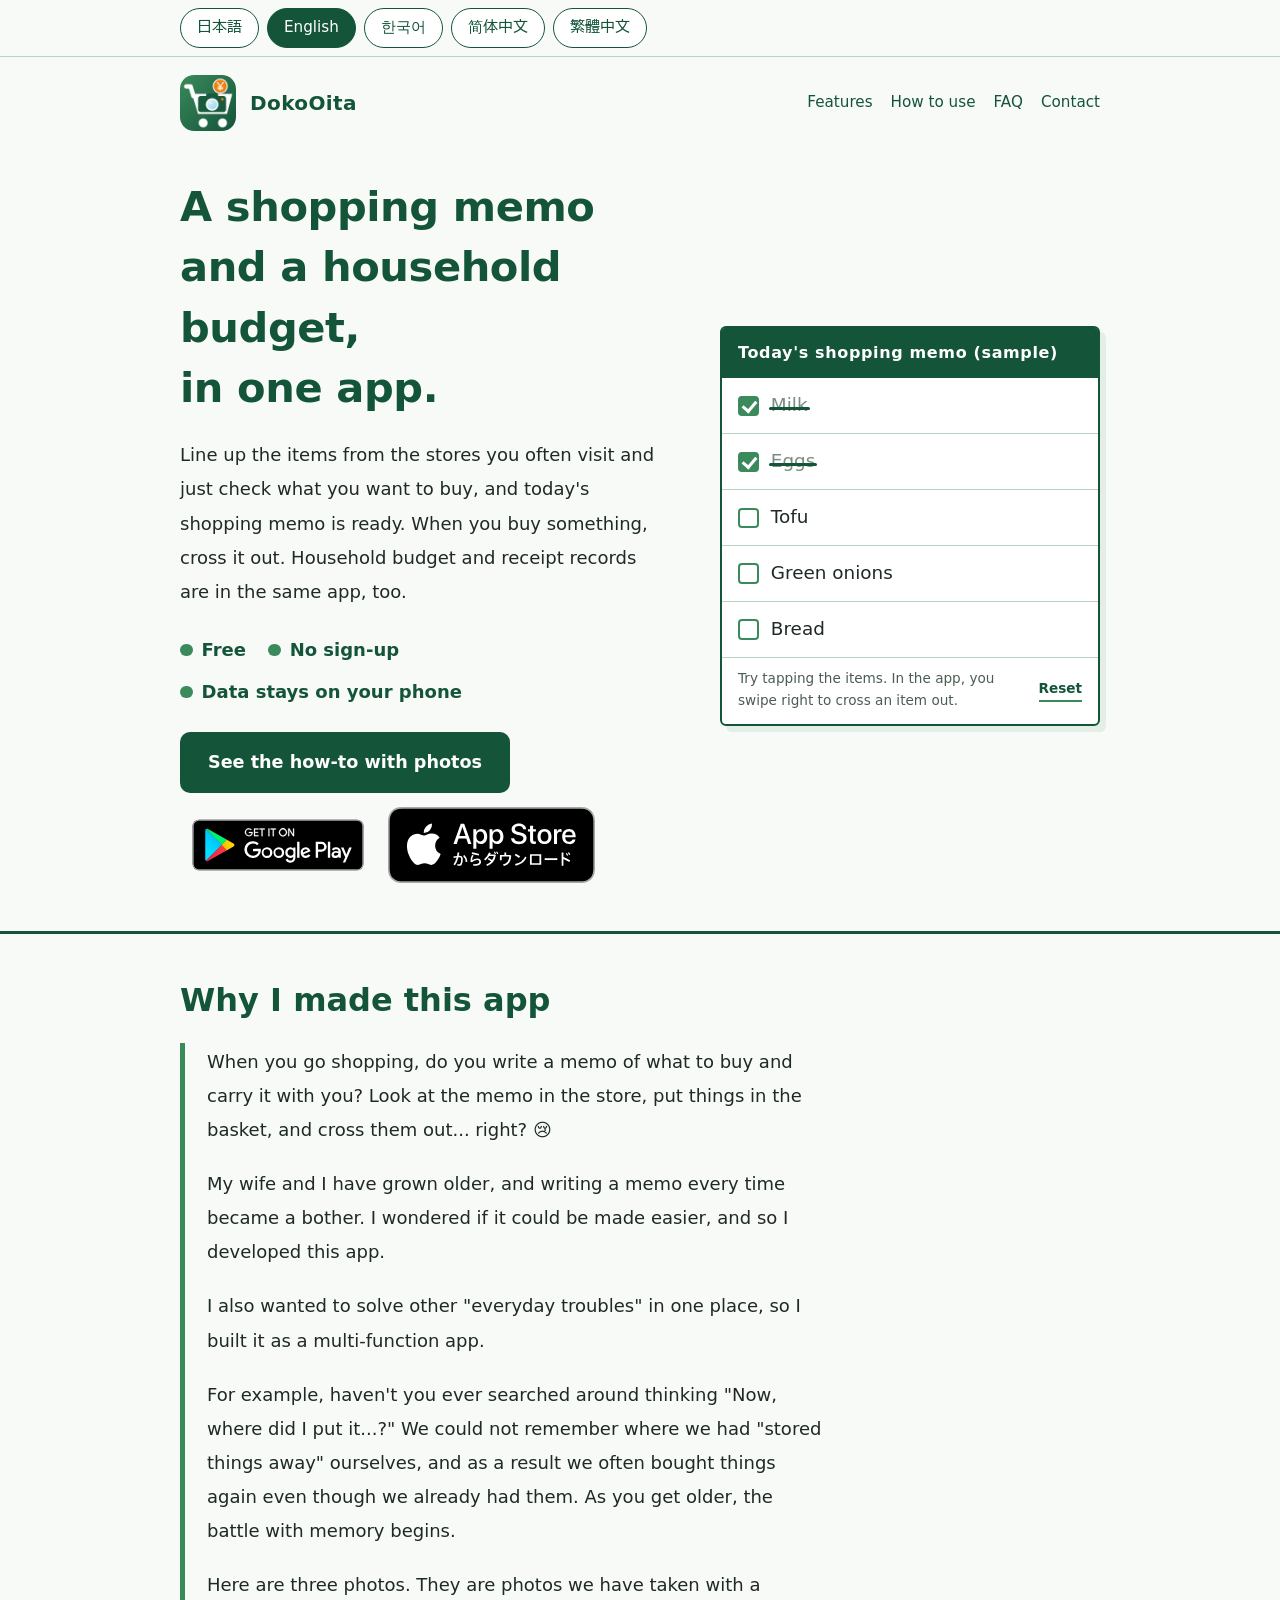
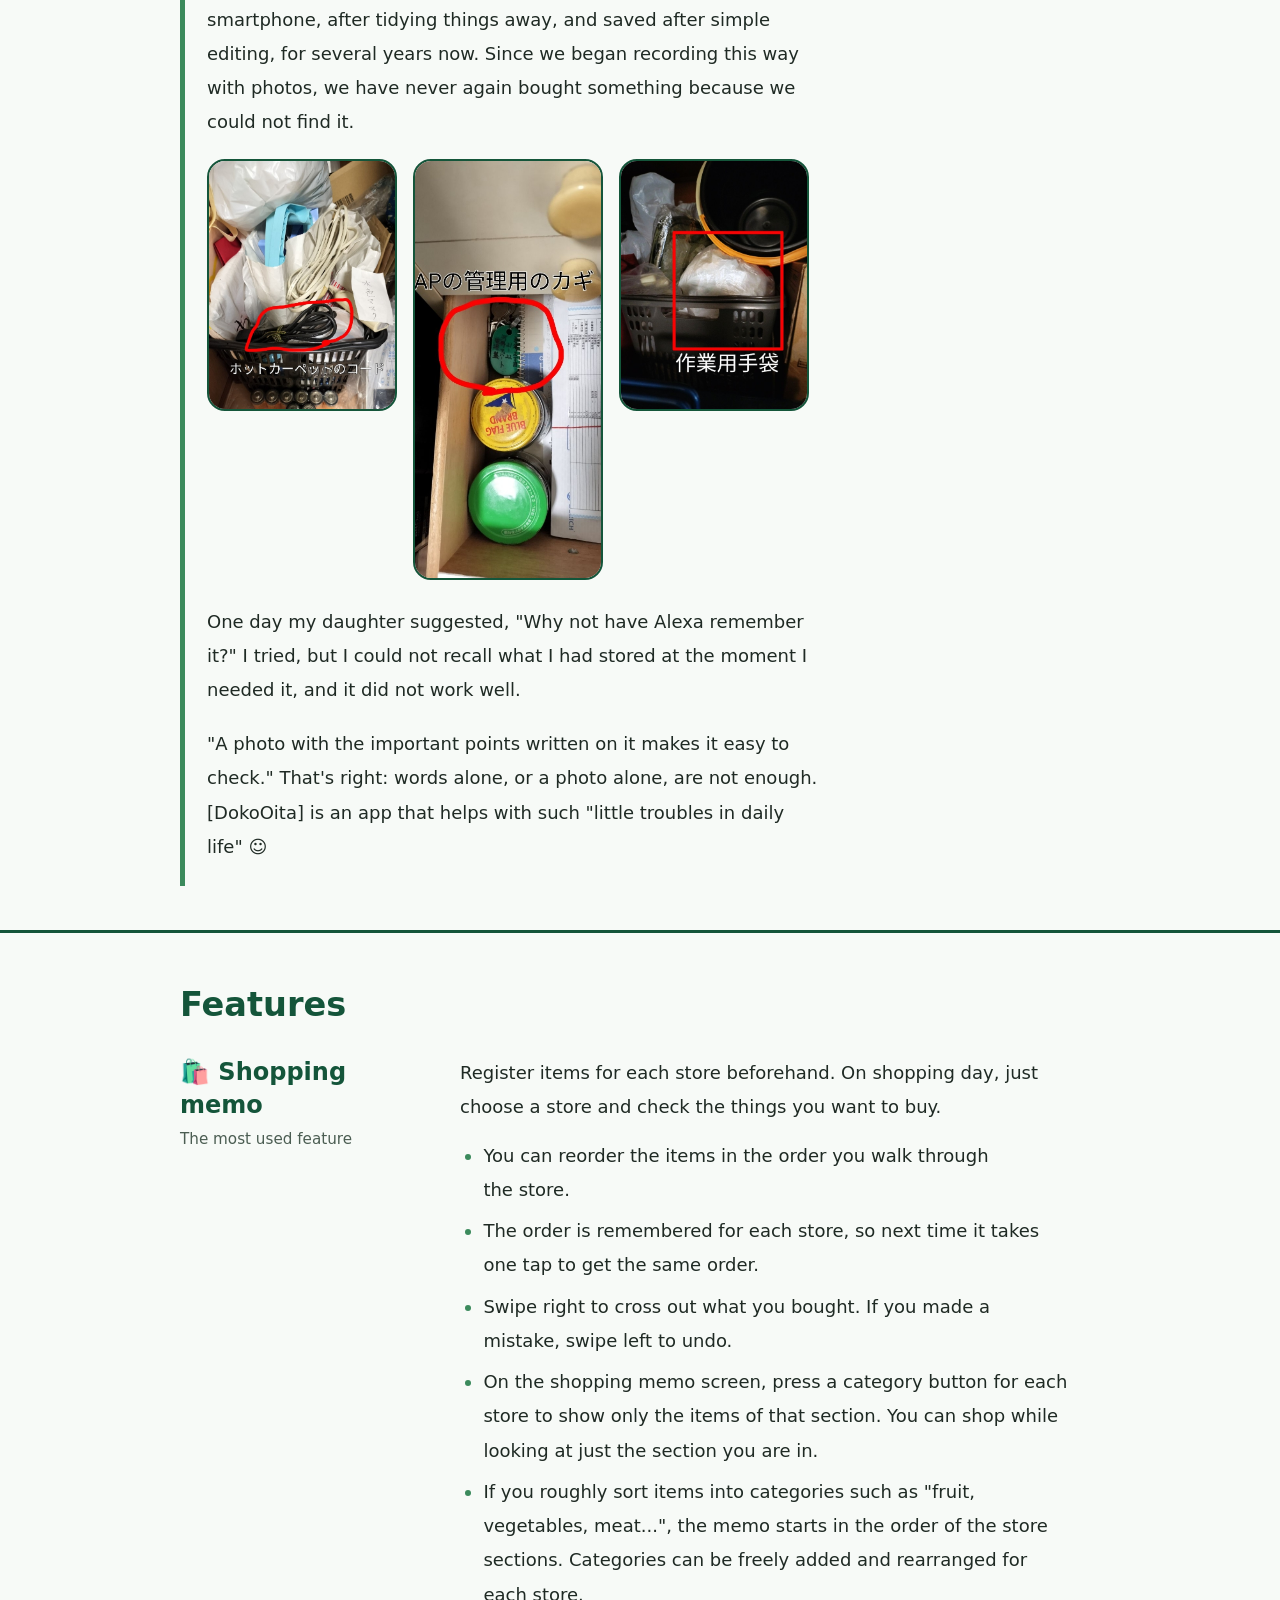
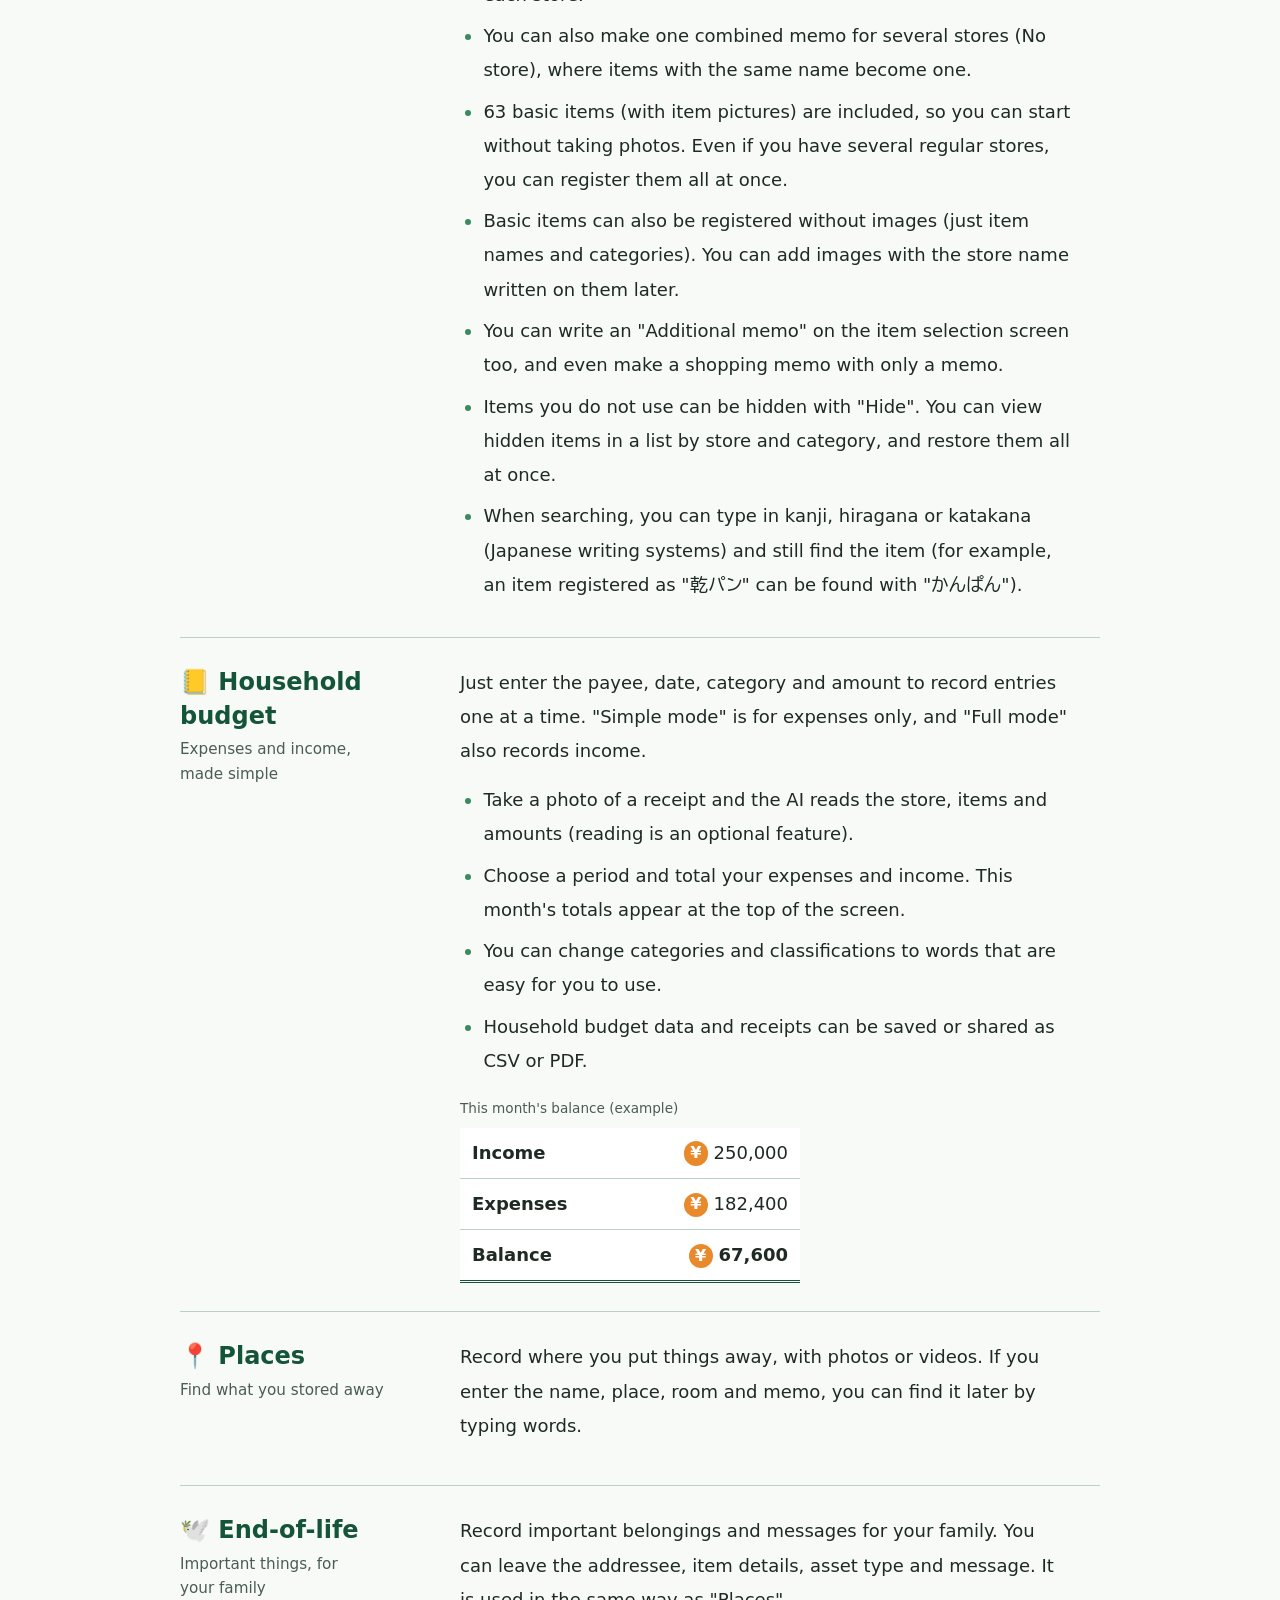
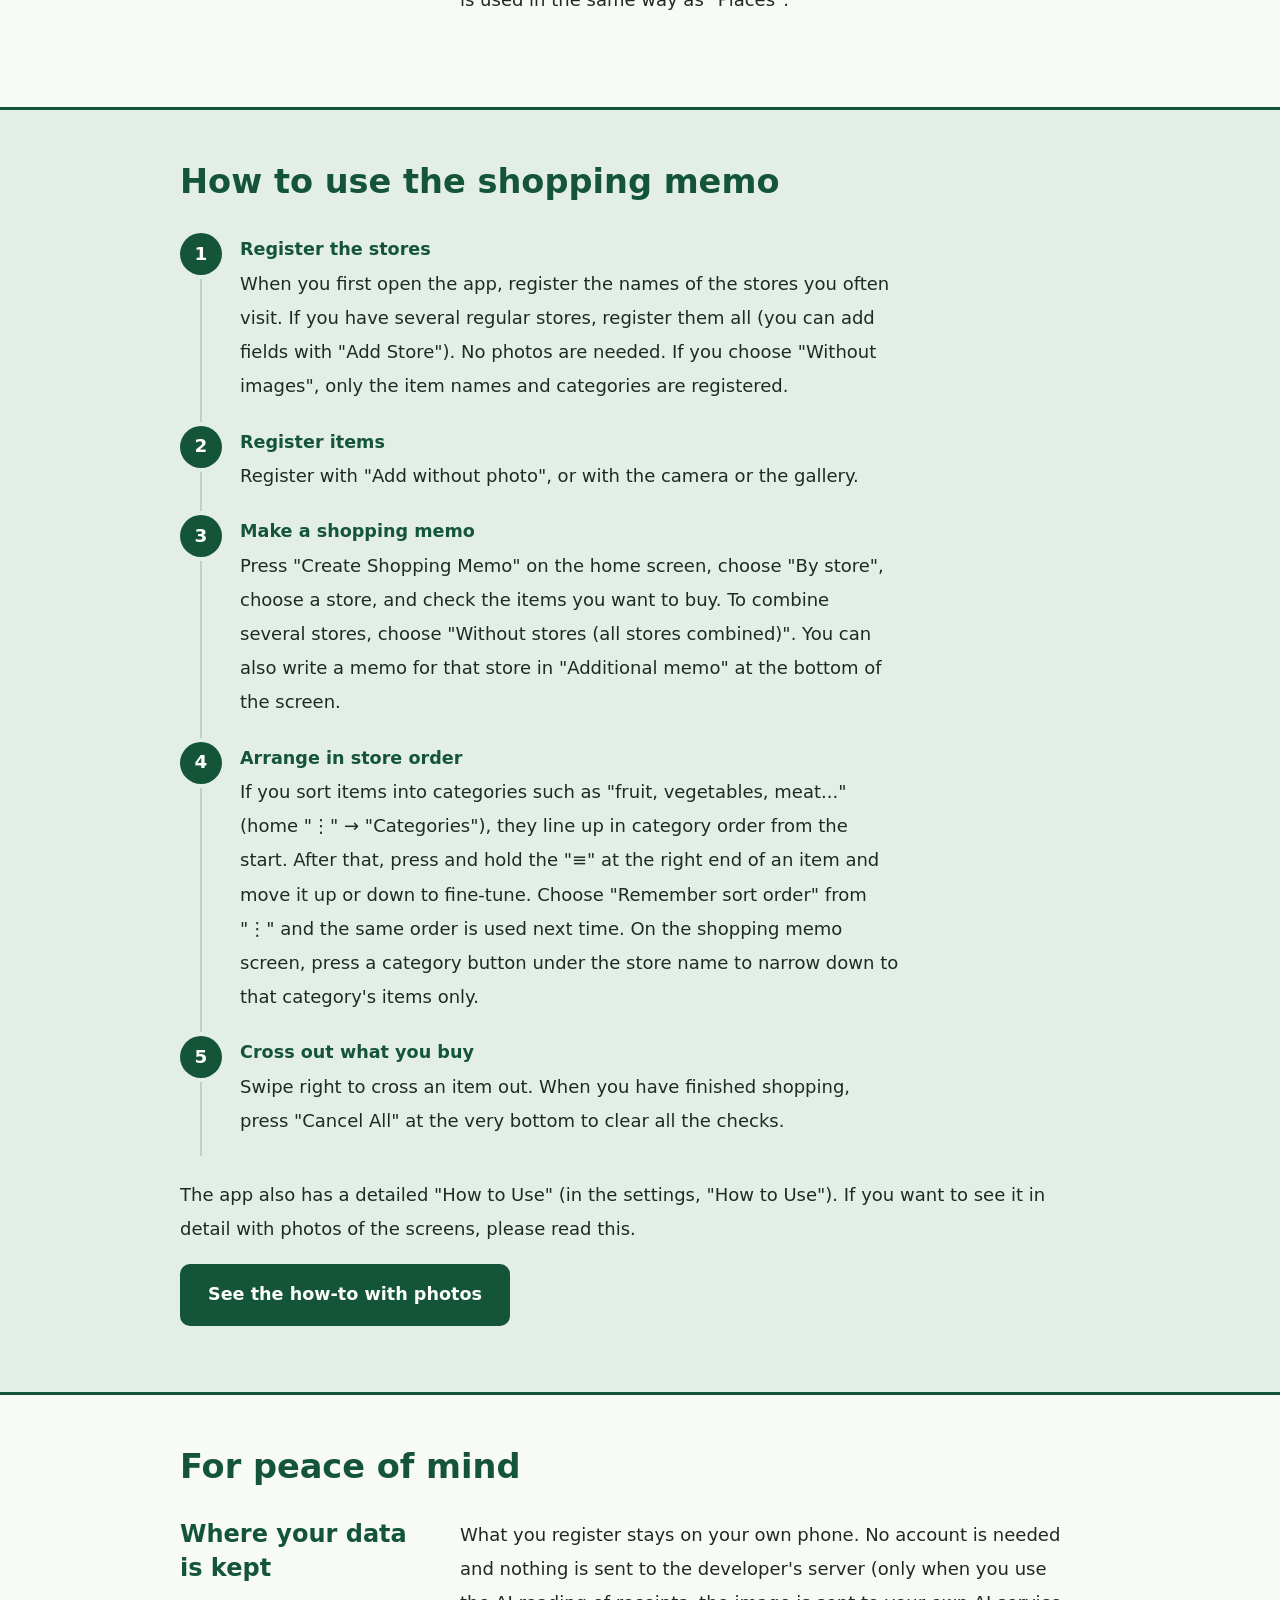
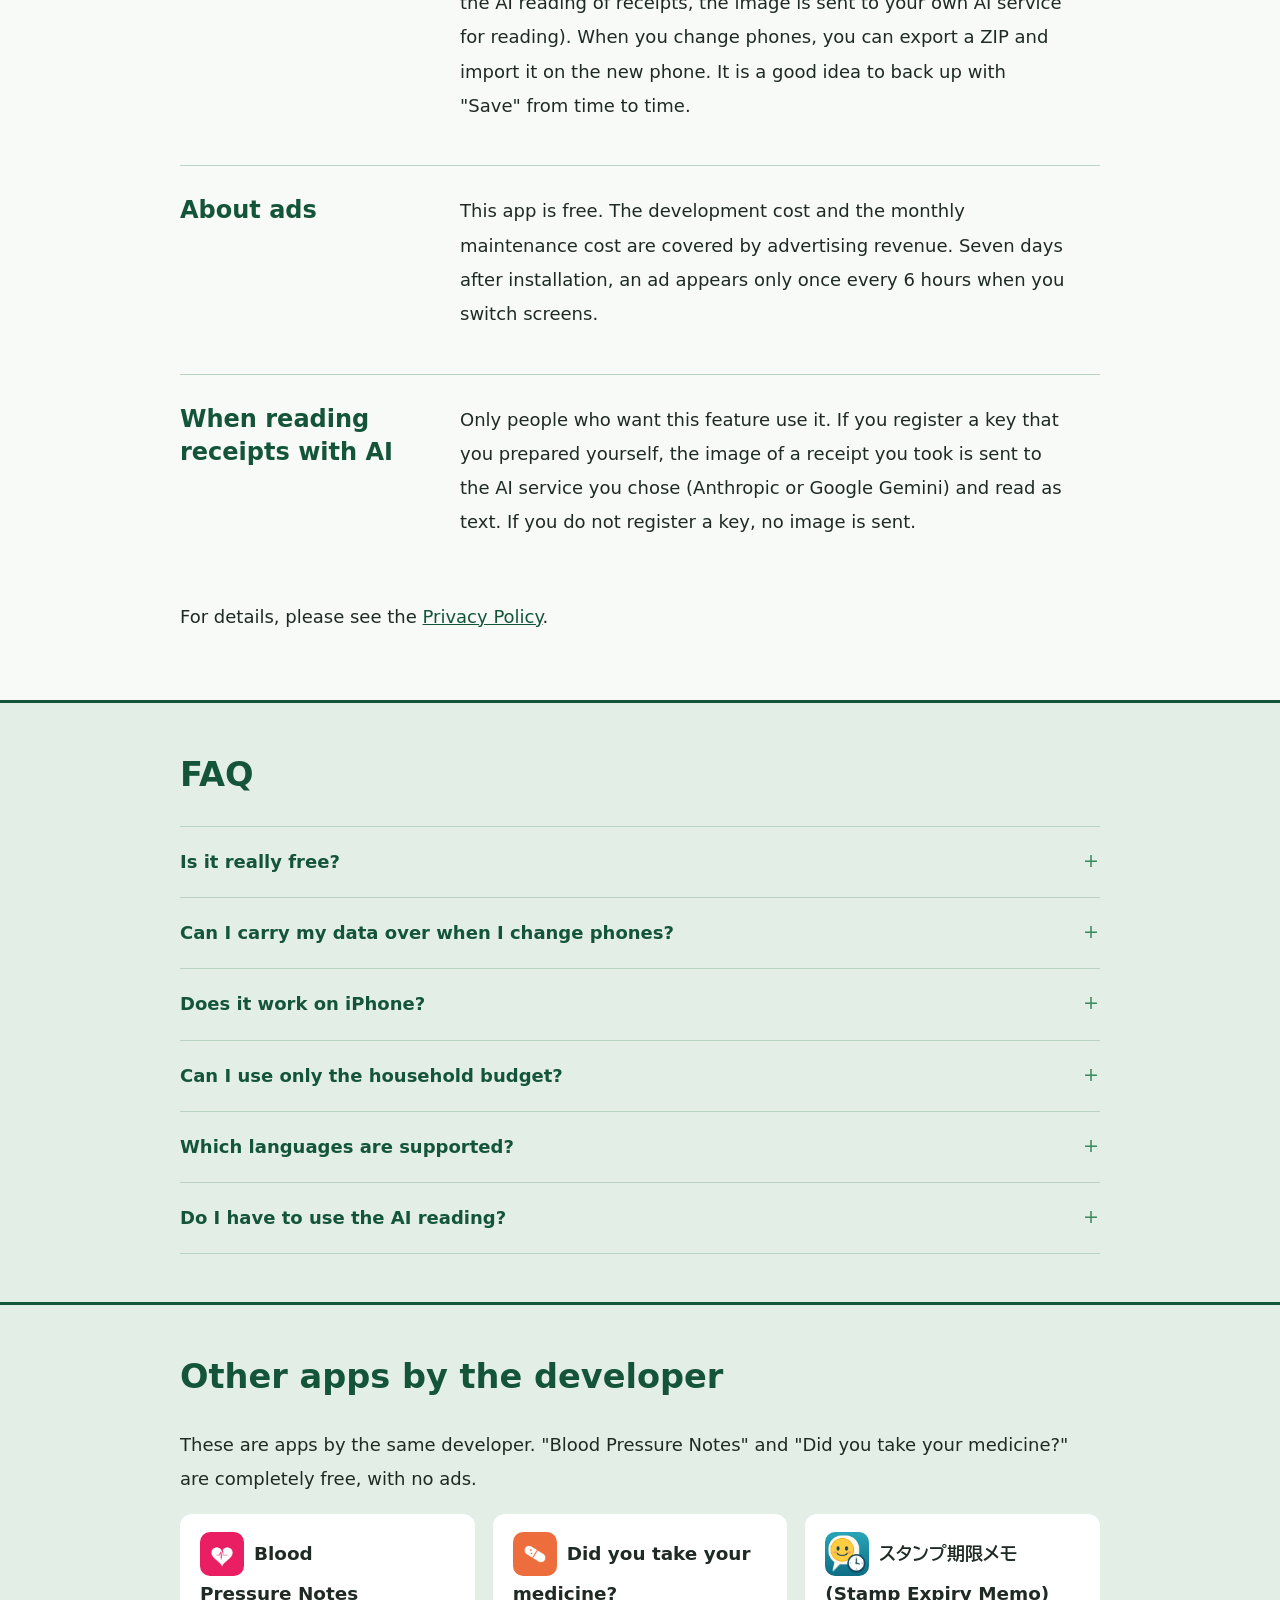
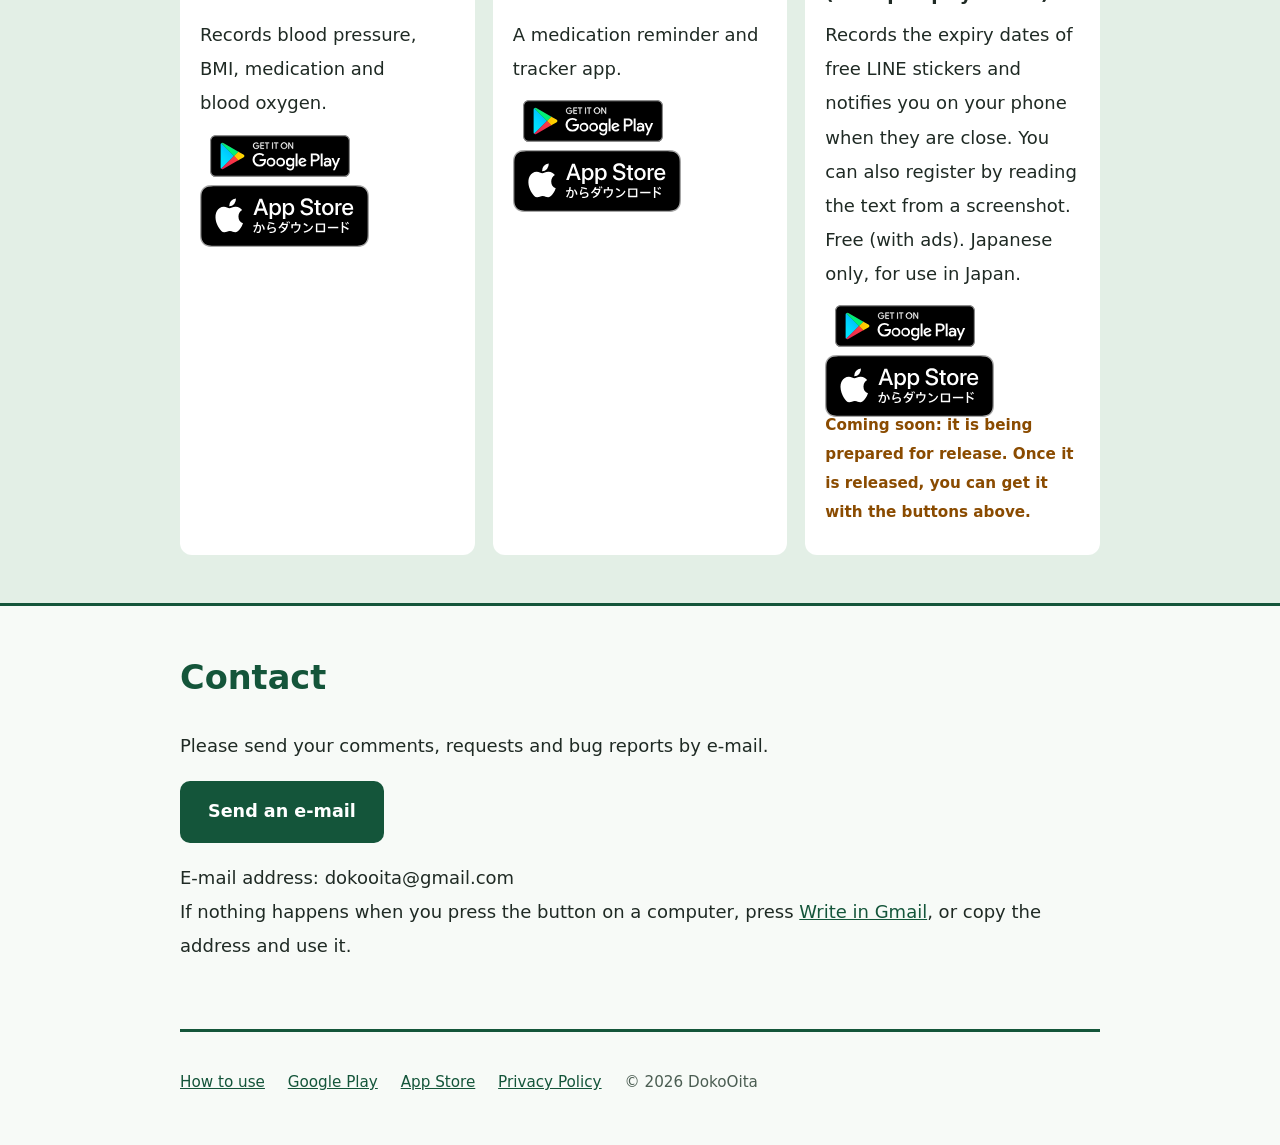
==== commit 7cba9655: "Add files via upload" ====
--- a/index.html
+++ b/index.html
@@ -1,255 +1,249 @@
-<!doctype html>
-<html lang="ja">
+<!DOCTYPE html>
+
+<html lang="ja" data-lang="ja">
 <head>
-<meta charset="utf-8">
-<meta name="viewport" content="width=device-width,initial-scale=1">
+<meta charset="utf-8"/>
+<meta content="width=device-width,initial-scale=1" name="viewport"/>
 <title>DokoOita ― 買い物メモと家計簿のアプリ</title>
-<meta name="description" content="買い物メモと家計簿を、ひとつのアプリで。置き場所の記録や終活の記録もできます。無料・登録不要・データはスマホの中だけ。">
-<meta property="og:title" content="DokoOita ― 買い物メモと家計簿のアプリ">
-<meta property="og:description" content="買い物メモと家計簿を、ひとつのアプリで。無料・登録不要・データはスマホの中だけ。">
-<meta property="og:type" content="website">
-<meta property="og:image" content="icon.png">
-<meta name="theme-color" content="#14553a">
-<link rel="icon" href="icon.png">
-<link rel="apple-touch-icon" href="icon.png">
-<link rel="preconnect" href="https://fonts.googleapis.com">
-<link rel="preconnect" href="https://fonts.gstatic.com" crossorigin>
-<link rel="stylesheet" href="https://fonts.googleapis.com/css2?family=BIZ+UDPGothic:wght@400;700&display=swap">
-<link rel="stylesheet" href="style.css">
+<meta content="買い物メモと家計簿を、ひとつのアプリで。置き場所の記録や終活の記録もできます。無料・登録不要・データはスマホの中だけ。" name="description"/>
+<meta content="DokoOita ― 買い物メモと家計簿のアプリ" property="og:title"/>
+<meta content="買い物メモと家計簿を、ひとつのアプリで。無料・登録不要・データはスマホの中だけ。" property="og:description"/>
+<meta content="website" property="og:type"/>
+<meta content="icon.png" property="og:image"/>
+<meta content="#14553a" name="theme-color"/>
+<link href="icon.png" rel="icon"/>
+<link href="icon.png" rel="apple-touch-icon"/>
+<link href="https://fonts.googleapis.com" rel="preconnect"/>
+<link crossorigin="" href="https://fonts.gstatic.com" rel="preconnect"/>
+<link href="https://fonts.googleapis.com/css2?family=BIZ+UDPGothic:wght@400;700&amp;display=swap" rel="stylesheet"/>
+<link href="style.css" rel="stylesheet"/>
+<script>window.PAGE_I18N={"ja": {"title": "DokoOita ― 買い物メモと家計簿のアプリ", "desc": "買い物メモと家計簿を、ひとつのアプリで。置き場所の記録や終活の記録もできます。無料・登録不要・データはスマホの中だけ。", "ogtitle": "DokoOita ― 買い物メモと家計簿のアプリ", "ogdesc": "買い物メモと家計簿を、ひとつのアプリで。無料・登録不要・データはスマホの中だけ。"}, "en": {"title": "DokoOita – Shopping memo and household budget app", "desc": "A shopping memo and a household budget in one app. You can also keep records of where things are stored, and end-of-life notes. Free, no sign-up, and your data stays on your phone.", "ogtitle": "DokoOita – Shopping memo and household budget app", "ogdesc": "A shopping memo and a household budget in one app. Free, no sign-up, and your data stays on your phone."}, "ko": {"title": "DokoOita – 쇼핑 메모와 가계부 앱", "desc": "쇼핑 메모와 가계부를 하나의 앱으로. 물건을 둔 장소 기록과 인생 정리 기록도 할 수 있습니다. 무료, 회원가입 불필요, 데이터는 휴대폰 안에만 저장됩니다.", "ogtitle": "DokoOita – 쇼핑 메모와 가계부 앱", "ogdesc": "쇼핑 메모와 가계부를 하나의 앱으로. 무료, 회원가입 불필요, 데이터는 휴대폰 안에만 저장됩니다."}, "zh-Hans": {"title": "DokoOita – 购物备忘与记账应用", "desc": "购物备忘和记账，合在一个应用里。还可以记录物品放在哪里，以及人生整理记录。免费、无需注册，数据只保存在手机里。", "ogtitle": "DokoOita – 购物备忘与记账应用", "ogdesc": "购物备忘和记账，合在一个应用里。免费、无需注册，数据只保存在手机里。"}, "zh-Hant": {"title": "DokoOita – 購物備忘與記帳應用程式", "desc": "購物備忘和記帳，合在一個應用程式裡。還可以記錄物品放在哪裡，以及人生整理記錄。免費、無需註冊，資料只儲存在手機裡。", "ogtitle": "DokoOita – 購物備忘與記帳應用程式", "ogdesc": "購物備忘和記帳，合在一個應用程式裡。免費、無需註冊，資料只儲存在手機裡。"}};</script>
+<script src="i18n.js"></script>
 </head>
 <body>
-<a class="skip" href="#main">本文へ移動</a>
+<nav class="langs" aria-label="Language / 言語"><div class="in"><button type="button" data-lang="ja" lang="ja" aria-pressed="false">日本語</button><button type="button" data-lang="en" lang="en" aria-pressed="false">English</button><button type="button" data-lang="ko" lang="ko" aria-pressed="false">한국어</button><button type="button" data-lang="zh-Hans" lang="zh-Hans" aria-pressed="false">简体中文</button><button type="button" data-lang="zh-Hant" lang="zh-Hant" aria-pressed="false">繁體中文</button></div></nav>
 
-<div class="wrap">
-  <header class="top">
-    <img src="icon.png" alt="DokoOitaのアイコン" width="56" height="56">
-    <span class="name">DokoOita</span>
-    <nav aria-label="ページ内の移動">
-      <a href="#features">できること</a>
-      <a href="guide.html">操作方法</a>
-      <a href="#faq">よくある質問</a>
-      <a href="#contact">お問い合わせ</a>
-    </nav>
-  </header>
-</div>
-
+<a class="skip" href="#main"><span data-l="ja" lang="ja">本文へ移動</span><span data-l="en" lang="en">Skip to the main content</span><span data-l="ko" lang="ko">본문으로 이동</span><span data-l="zh-Hans" lang="zh-Hans">跳到正文</span><span data-l="zh-Hant" lang="zh-Hant">跳到正文</span></a>
+<div class="wrap">
+<header class="top">
+<img alt="DokoOitaのアイコン" data-alt-ja="DokoOitaのアイコン" data-alt-en="DokoOita icon" data-alt-ko="DokoOita 아이콘" data-alt-zh-Hans="DokoOita 图标" data-alt-zh-Hant="DokoOita 圖示" height="56" src="icon.png" width="56"/>
+<span class="name">DokoOita</span>
+<nav aria-label="ページ内の移動" data-aria-ja="ページ内の移動" data-aria-en="Navigation within the page" data-aria-ko="페이지 안 이동" data-aria-zh-Hans="页面内导航" data-aria-zh-Hant="頁面內導航">
+<a href="#features"><span data-l="ja" lang="ja">できること</span><span data-l="en" lang="en">Features</span><span data-l="ko" lang="ko">기능</span><span data-l="zh-Hans" lang="zh-Hans">功能</span><span data-l="zh-Hant" lang="zh-Hant">功能</span></a>
+<a href="guide.html"><span data-l="ja" lang="ja">操作方法</span><span data-l="en" lang="en">How to use</span><span data-l="ko" lang="ko">사용 방법</span><span data-l="zh-Hans" lang="zh-Hans">使用方法</span><span data-l="zh-Hant" lang="zh-Hant">使用方法</span></a>
+<a href="#faq"><span data-l="ja" lang="ja">よくある質問</span><span data-l="en" lang="en">FAQ</span><span data-l="ko" lang="ko">자주 묻는 질문</span><span data-l="zh-Hans" lang="zh-Hans">常见问题</span><span data-l="zh-Hant" lang="zh-Hant">常見問題</span></a>
+<a href="#contact"><span data-l="ja" lang="ja">お問い合わせ</span><span data-l="en" lang="en">Contact</span><span data-l="ko" lang="ko">문의</span><span data-l="zh-Hans" lang="zh-Hans">联系我们</span><span data-l="zh-Hant" lang="zh-Hant">聯絡我們</span></a>
+</nav>
+</header>
+</div>
 <main id="main">
 <div class="wrap">
-  <section class="hero">
-    <div>
-      <h1><span>買い物メモと家計簿を、</span><span>ひとつのアプリで。</span></h1>
-      <p class="lead">よく行くお店の品物を並べて、買う物にチェックするだけで、今日の買い物メモができます。買ったら、線で消せます。家計簿やレシートの記録も、同じアプリでできます。</p>
-      <ul class="facts">
-        <li>無料</li>
-        <li>登録は不要</li>
-        <li>データはスマホの中だけ</li>
-      </ul>
-      <p style="margin:22px 0 0"><a class="btn" href="guide.html">写真つきの操作方法を見る</a></p>
-      <p class="getit"><a class="gp-link" href="https://play.google.com/store/apps/details?id=jp.dokoita.android" rel="noopener"><img src="images/google-play-badge.svg" alt="Google Playで手に入れよう（Android）" width="203" height="60"></a> <a class="gp-link" href="https://apps.apple.com/app/id6824822822" rel="noopener"><img src="images/app-store-badge.svg" alt="App Storeでダウンロード（iPhone）" width="163" height="60"></a></p>
-    </div>
-
-    <div class="memo" id="memo" aria-label="買い物メモの見本。品物をさわると線で消えます">
-      <h2>今日の買い物メモ（見本）</h2>
-      <ul>
-        <li><button type="button" aria-pressed="false"><span class="box" aria-hidden="true"></span><span class="lab">牛乳</span></button></li>
-        <li><button type="button" aria-pressed="false"><span class="box" aria-hidden="true"></span><span class="lab">卵</span></button></li>
-        <li><button type="button" aria-pressed="false"><span class="box" aria-hidden="true"></span><span class="lab">豆腐</span></button></li>
-        <li><button type="button" aria-pressed="false"><span class="box" aria-hidden="true"></span><span class="lab">長ねぎ</span></button></li>
-        <li><button type="button" aria-pressed="false"><span class="box" aria-hidden="true"></span><span class="lab">食パン</span></button></li>
-      </ul>
-      <div class="foot">
-        <span>品物をさわってみてください。アプリでは、右になぞると線で消えます。</span>
-        <button type="button" class="reset" id="reset">もとに戻す</button>
-      </div>
-    </div>
-  </section>
-</div>
-
+<section class="hero">
+<div>
+<h1 data-l="ja" lang="ja"><span>買い物メモと家計簿を、</span><span>ひとつのアプリで。</span></h1><h1 data-l="en" lang="en"><span>A shopping memo and a household budget,</span><span>in one app.</span></h1><h1 data-l="ko" lang="ko"><span>쇼핑 메모와 가계부를,</span><span>하나의 앱으로.</span></h1><h1 data-l="zh-Hans" lang="zh-Hans"><span>购物备忘和记账，</span><span>合在一个应用里。</span></h1><h1 data-l="zh-Hant" lang="zh-Hant"><span>購物備忘和記帳，</span><span>合在一個應用程式裡。</span></h1>
+<p class="lead" data-l="ja" lang="ja">よく行くお店の品物を並べて、買う物にチェックするだけで、今日の買い物メモができます。買ったら、線で消せます。家計簿やレシートの記録も、同じアプリでできます。</p><p class="lead" data-l="en" lang="en">Line up the items from the stores you often visit and just check what you want to buy, and today's shopping memo is ready. When you buy something, cross it out. Household budget and receipt records are in the same app, too.</p><p class="lead" data-l="ko" lang="ko">자주 가는 매장의 품목을 늘어놓고 살 물건에 체크만 하면 오늘의 쇼핑 메모가 완성됩니다. 산 물건은 줄을 그어 지울 수 있습니다. 가계부와 영수증 기록도 같은 앱에서 할 수 있습니다.</p><p class="lead" data-l="zh-Hans" lang="zh-Hans">把常去商店的商品排成一列，只要勾选要买的东西，今天的购物备忘就做好了。买到后可以划线消掉。记账和收据的记录，也能在同一个应用里完成。</p><p class="lead" data-l="zh-Hant" lang="zh-Hant">把常去商店的商品排成一列，只要勾選要買的東西，今天的購物備忘就做好了。買到後可以劃線消掉。記帳和收據的記錄，也能在同一個應用程式裡完成。</p>
+<ul class="facts">
+<li data-l="ja" lang="ja">無料</li><li data-l="en" lang="en">Free</li><li data-l="ko" lang="ko">무료</li><li data-l="zh-Hans" lang="zh-Hans">免费</li><li data-l="zh-Hant" lang="zh-Hant">免費</li>
+<li data-l="ja" lang="ja">登録は不要</li><li data-l="en" lang="en">No sign-up</li><li data-l="ko" lang="ko">회원가입 불필요</li><li data-l="zh-Hans" lang="zh-Hans">无需注册</li><li data-l="zh-Hant" lang="zh-Hant">無需註冊</li>
+<li data-l="ja" lang="ja">データはスマホの中だけ</li><li data-l="en" lang="en">Data stays on your phone</li><li data-l="ko" lang="ko">데이터는 휴대폰 안에만</li><li data-l="zh-Hans" lang="zh-Hans">数据只在手机里</li><li data-l="zh-Hant" lang="zh-Hant">資料只在手機裡</li>
+</ul>
+<p style="margin:22px 0 0"><a class="btn" href="guide.html"><span data-l="ja" lang="ja">写真つきの操作方法を見る</span><span data-l="en" lang="en">See the how-to with photos</span><span data-l="ko" lang="ko">사진으로 보는 사용 방법</span><span data-l="zh-Hans" lang="zh-Hans">查看带照片的使用方法</span><span data-l="zh-Hant" lang="zh-Hant">檢視帶照片的使用方法</span></a></p>
+<p class="getit"><a class="gp-link" href="https://play.google.com/store/apps/details?id=jp.dokoita.android" rel="noopener"><img data-l="ja" lang="ja" alt="Google Playで手に入れよう（Android）" data-alt-ja="Google Playで手に入れよう（Android）" data-alt-en="Get it on Google Play (Android)" data-alt-ko="Google Play에서 다운로드 (Android)" data-alt-zh-Hans="在 Google Play 获取（Android）" data-alt-zh-Hant="在 Google Play 獲取（Android）" height="60" src="images/google-play-badge.svg" width="203"/><img data-l="en" lang="en" alt="Google Playで手に入れよう（Android）" data-alt-ja="Google Playで手に入れよう（Android）" data-alt-en="Get it on Google Play (Android)" data-alt-ko="Google Play에서 다운로드 (Android)" data-alt-zh-Hans="在 Google Play 获取（Android）" data-alt-zh-Hant="在 Google Play 獲取（Android）" height="60" src="images/google-play-badge-en.svg" width="155"/><img data-l="ko" lang="ko" alt="Google Playで手に入れよう（Android）" data-alt-ja="Google Playで手に入れよう（Android）" data-alt-en="Get it on Google Play (Android)" data-alt-ko="Google Play에서 다운로드 (Android)" data-alt-zh-Hans="在 Google Play 获取（Android）" data-alt-zh-Hant="在 Google Play 獲取（Android）" height="60" src="images/google-play-badge-ko.svg" width="155"/><img data-l="zh-Hans" lang="zh-Hans" alt="Google Playで手に入れよう（Android）" data-alt-ja="Google Playで手に入れよう（Android）" data-alt-en="Get it on Google Play (Android)" data-alt-ko="Google Play에서 다운로드 (Android)" data-alt-zh-Hans="在 Google Play 获取（Android）" data-alt-zh-Hant="在 Google Play 獲取（Android）" height="60" src="images/google-play-badge-zh-Hans.svg" width="155"/><img data-l="zh-Hant" lang="zh-Hant" alt="Google Playで手に入れよう（Android）" data-alt-ja="Google Playで手に入れよう（Android）" data-alt-en="Get it on Google Play (Android)" data-alt-ko="Google Play에서 다운로드 (Android)" data-alt-zh-Hans="在 Google Play 获取（Android）" data-alt-zh-Hant="在 Google Play 獲取（Android）" height="60" src="images/google-play-badge-zh-Hant.svg" width="155"/></a> <a class="gp-link" href="https://apps.apple.com/app/id6824822822" rel="noopener"><img alt="App Storeでダウンロード（iPhone）" data-alt-ja="App Storeでダウンロード（iPhone）" data-alt-en="Download on the App Store (iPhone)" data-alt-ko="App Store에서 다운로드 (iPhone)" data-alt-zh-Hans="在 App Store 下载（iPhone）" data-alt-zh-Hant="在 App Store 下載（iPhone）" height="60" src="images/app-store-badge.svg" width="163"/></a></p>
+</div>
+<div aria-label="買い物メモの見本。品物をさわると線で消えます" data-aria-ja="買い物メモの見本。品物をさわると線で消えます" data-aria-en="A sample shopping memo. Tap an item to cross it out" data-aria-ko="쇼핑 메모 견본. 품목을 누르면 줄이 그어집니다" data-aria-zh-Hans="购物备忘示例。点一下商品就会划掉" data-aria-zh-Hant="購物備忘示例。點一下商品就會劃掉" class="memo" id="memo">
+<h2 data-l="ja" lang="ja">今日の買い物メモ（見本）</h2><h2 data-l="en" lang="en">Today's shopping memo (sample)</h2><h2 data-l="ko" lang="ko">오늘의 쇼핑 메모(견본)</h2><h2 data-l="zh-Hans" lang="zh-Hans">今天的购物备忘（示例）</h2><h2 data-l="zh-Hant" lang="zh-Hant">今天的購物備忘（示例）</h2>
+<ul>
+<li><button aria-pressed="false" type="button"><span aria-hidden="true" class="box"></span><span class="lab" data-l="ja" lang="ja">牛乳</span><span class="lab" data-l="en" lang="en">Milk</span><span class="lab" data-l="ko" lang="ko">우유</span><span class="lab" data-l="zh-Hans" lang="zh-Hans">牛奶</span><span class="lab" data-l="zh-Hant" lang="zh-Hant">牛奶</span></button></li>
+<li><button aria-pressed="false" type="button"><span aria-hidden="true" class="box"></span><span class="lab" data-l="ja" lang="ja">卵</span><span class="lab" data-l="en" lang="en">Eggs</span><span class="lab" data-l="ko" lang="ko">계란</span><span class="lab" data-l="zh-Hans" lang="zh-Hans">鸡蛋</span><span class="lab" data-l="zh-Hant" lang="zh-Hant">雞蛋</span></button></li>
+<li><button aria-pressed="false" type="button"><span aria-hidden="true" class="box"></span><span class="lab" data-l="ja" lang="ja">豆腐</span><span class="lab" data-l="en" lang="en">Tofu</span><span class="lab" data-l="ko" lang="ko">두부</span><span class="lab" data-l="zh-Hans" lang="zh-Hans">豆腐</span><span class="lab" data-l="zh-Hant" lang="zh-Hant">豆腐</span></button></li>
+<li><button aria-pressed="false" type="button"><span aria-hidden="true" class="box"></span><span class="lab" data-l="ja" lang="ja">長ねぎ</span><span class="lab" data-l="en" lang="en">Green onions</span><span class="lab" data-l="ko" lang="ko">대파</span><span class="lab" data-l="zh-Hans" lang="zh-Hans">大葱</span><span class="lab" data-l="zh-Hant" lang="zh-Hant">大蔥</span></button></li>
+<li><button aria-pressed="false" type="button"><span aria-hidden="true" class="box"></span><span class="lab" data-l="ja" lang="ja">食パン</span><span class="lab" data-l="en" lang="en">Bread</span><span class="lab" data-l="ko" lang="ko">식빵</span><span class="lab" data-l="zh-Hans" lang="zh-Hans">吐司</span><span class="lab" data-l="zh-Hant" lang="zh-Hant">吐司</span></button></li>
+</ul>
+<div class="foot">
+<span data-l="ja" lang="ja">品物をさわってみてください。アプリでは、右になぞると線で消えます。</span><span data-l="en" lang="en">Try tapping the items. In the app, you swipe right to cross an item out.</span><span data-l="ko" lang="ko">품목을 눌러 보세요. 앱에서는 오른쪽으로 밀면 줄이 그어집니다.</span><span data-l="zh-Hans" lang="zh-Hans">请点一下商品试试。在应用里，向右滑动就会划线消掉。</span><span data-l="zh-Hant" lang="zh-Hant">請點一下商品試試。在應用程式裡，向右滑動就會劃線消掉。</span>
+<button type="button" class="reset" id="reset"><span data-l="ja" lang="ja">もとに戻す</span><span data-l="en" lang="en">Reset</span><span data-l="ko" lang="ko">되돌리기</span><span data-l="zh-Hans" lang="zh-Hans">恢复原状</span><span data-l="zh-Hant" lang="zh-Hant">恢復原狀</span></button>
+</div>
+</div>
+</section>
+</div>
 <section class="story" id="story">
-  <div class="wrap">
-    <h2>開発の経緯</h2>
-    <div class="story-body">
-<p>日々の買い物で「買う物のメモ書き」を作成して持参していませんか？店舗でメモを見ながらカゴに入れたら線を引き・・・ですよね😢</p>
-<p>私達夫婦も70歳目前の高齢者になり、メモ作成が億劫で面倒になり、何とか簡単に出来ないものかと思いこのアプリを開発しました。</p>
-<p>その他「日常の困りごと」をひとつに纏めて解決できればと考え多機能アプリに仕上げました。</p>
-<p>例えば、「あれ、どこに置いたっけ・・・」と、探し回った経験はありませんか？私達夫婦でも自分達が片づけて「しまい込んだ物」の場所を覚えられず、思い出せず、で、結果、持っているのに再度購入してしまうことが度々ありました。年を重ねて高齢になると記憶との戦いが始まります。</p>
-<p>ここに「ホットカーペットのコード・APの配電盤とパイプシャフトの鍵・作業用手袋」という3枚の写真があります。これは、数年前から私達が片づけてしまい込んだ状態をスマホで撮影後に簡単な編集をして名前を音声入力して保存した写真です。こうやって写真で記録するようになって以後、見つけられずに購入することはなくなりました。</p>
-<div class="shots story-photos"><figure class="shot"><img src="images/p1_hot_carpet_cord.png" alt="ホットカーペットのコード" loading="lazy" onerror="this.hidden=true;this.nextElementSibling.hidden=false"><div class="ph" hidden><b>写真 P1</b><span>ホットカーペットのコード</span><small>ファイル名：images/p1_hot_carpet_cord.png</small></div></figure><figure class="shot"><img src="images/p2_key.png" alt="APの配電盤とパイプシャフトの鍵" loading="lazy" onerror="this.hidden=true;this.nextElementSibling.hidden=false"><div class="ph" hidden><b>写真 P2</b><span>APの配電盤とパイプシャフトの鍵</span><small>ファイル名：images/p2_key.png</small></div></figure><figure class="shot"><img src="images/p3_gloves.png" alt="作業用手袋" loading="lazy" onerror="this.hidden=true;this.nextElementSibling.hidden=false"><div class="ph" hidden><b>写真 P3</b><span>作業用手袋</span><small>ファイル名：images/p3_gloves.png</small></div></figure></div>
-<p>ある時、娘から「アレクサに覚えてもらえばいいのに」と勧められ挑戦してみましたが、記憶させた内容を必要な時に瞬時に思い出せず、うまくいきませんでした。やっぱり「百聞は一見にしかず」で、言葉は写真に勝てません。</p>
-<p>「重要事項を書き込んだ写真なら詳細を簡単に確認可能」そうです、文字だけ写真だけでは駄目なんです。この【DokoOita】は、そんな「くらしの困った？」を手助けするアプリです。</p>
-<p>この【DokoOita】アプリをひとりでも多くの皆様にご利用いただき、ご意見を賜れますようお願いする次第です🙏</p>
-</div>
-  </div>
-</section>
-
+<div class="wrap">
+<h2 data-l="ja" lang="ja">開発の経緯</h2><h2 data-l="en" lang="en">Why I made this app</h2><h2 data-l="ko" lang="ko">개발 배경</h2><h2 data-l="zh-Hans" lang="zh-Hans">开发缘由</h2><h2 data-l="zh-Hant" lang="zh-Hant">開發緣由</h2>
+<div class="story-body">
+<p data-l="ja" lang="ja">日々の買い物で「買う物のメモ書き」を作成して持参していませんか？店舗でメモを見ながらカゴに入れたら線を引き・・・ですよね😢</p><p data-l="en" lang="en">When you go shopping, do you write a memo of what to buy and carry it with you? Look at the memo in the store, put things in the basket, and cross them out... right? 😢</p><p data-l="ko" lang="ko">매일 장을 볼 때 "살 물건 메모"를 만들어 가지고 가시나요? 매장에서 메모를 보며 장바구니에 담고 줄을 긋고…… 그렇죠? 😢</p><p data-l="zh-Hans" lang="zh-Hans">每天买东西时，您是不是会写好“要买的东西的备忘”带去呢？在店里一边看备忘一边放进购物篮，再划线……对吧？😢</p><p data-l="zh-Hant" lang="zh-Hant">每天買東西時，您是不是會寫好「要買的東西的備忘」帶去呢？在店裡一邊看備忘一邊放進購物籃，再劃線……對吧？😢</p>
+<p data-l="ja" lang="ja">私達夫婦も高齢になり、メモ作成が億劫で面倒になり、何とか簡単に出来ないものかと考えこのアプリを開発しました。</p><p data-l="en" lang="en">My wife and I have grown older, and writing a memo every time became a bother. I wondered if it could be made easier, and so I developed this app.</p><p data-l="ko" lang="ko">저희 부부도 나이가 들어 메모를 쓰는 것이 귀찮아졌고, 어떻게든 간단하게 할 수 없을까 생각하다가 이 앱을 개발했습니다.</p><p data-l="zh-Hans" lang="zh-Hans">我们夫妻也上了年纪，写备忘变得麻烦又费劲，心想能不能想办法变得简单一些，于是开发了这个应用。</p><p data-l="zh-Hant" lang="zh-Hant">我們夫妻也上了年紀，寫備忘變得麻煩又費勁，心想能不能想辦法變得簡單一些，於是開發了這個應用程式。</p>
+<p data-l="ja" lang="ja">その他にも「日常の困りごと」をひとつに纏めて解決できればと考え多機能アプリに仕上げました。</p><p data-l="en" lang="en">I also wanted to solve other "everyday troubles" in one place, so I built it as a multi-function app.</p><p data-l="ko" lang="ko">그 밖에도 "일상의 불편함"을 하나로 모아 해결하고 싶어서 다기능 앱으로 완성했습니다.</p><p data-l="zh-Hans" lang="zh-Hans">除此之外，我们还想把“日常生活中的烦恼”集中在一起解决，所以把它做成了多功能应用。</p><p data-l="zh-Hant" lang="zh-Hant">除此之外，我們還想把「日常生活中的煩惱」集中在一起解決，所以把它做成了多功能應用程式。</p>
+<p data-l="ja" lang="ja">例えば、「あれ、どこに置いたっけ・・・」と、探し回った経験はありませんか？私達も自分達が片づけて「しまい込んだ物」の場所を覚えられず、思い出せず、で、結果、持っているのに再購入してしまうことが度々ありました。年を重ねて高齢になると記憶との戦いが始まります。</p><p data-l="en" lang="en">For example, haven't you ever searched around thinking "Now, where did I put it...?" We could not remember where we had "stored things away" ourselves, and as a result we often bought things again even though we already had them. As you get older, the battle with memory begins.</p><p data-l="ko" lang="ko">예를 들어 "어, 어디에 뒀더라……" 하고 찾아 헤맨 경험은 없으신가요? 저희도 직접 정리해서 "넣어 둔 물건"의 위치를 기억하지 못하고 떠올리지 못해, 결국 가지고 있는데도 다시 사 버리는 일이 자주 있었습니다. 나이가 들면 기억과의 싸움이 시작됩니다.</p><p data-l="zh-Hans" lang="zh-Hans">比如，您有没有过“咦，我把它放哪儿了……”四处翻找的经历？我们也记不住自己收拾起来的“收好的东西”放在哪里，想不起来，结果明明有却又买了一次，这种事经常发生。人上了年纪，就开始了与记忆的战斗。</p><p data-l="zh-Hant" lang="zh-Hant">比如，您有沒有過「咦，我把它放哪兒了……」四處翻找的經歷？我們也記不住自己收拾起來的「收好的東西」放在哪裡，想不起來，結果明明有卻又買了一次，這種事經常發生。人上了年紀，就開始了與記憶的戰鬥。</p>
+<p data-l="ja" lang="ja">ここに3枚の写真があります。これは、数年前から私達が片づけてしまい込んだ状態をスマホで撮影後に簡単な編集をして保存した写真です。こうやって写真で記録するようになって以後、見つけられずに購入することはなくなりました。</p><p data-l="en" lang="en">Here are three photos. They are photos we have taken with a smartphone, after tidying things away, and saved after simple editing, for several years now. Since we began recording this way with photos, we have never again bought something because we could not find it.</p><p data-l="ko" lang="ko">여기에 사진이 3장 있습니다. 몇 년 전부터 저희가 정리해서 넣어 둔 상태를 스마트폰으로 찍은 뒤 간단히 편집해서 저장한 사진입니다. 이렇게 사진으로 기록하게 된 뒤로는 찾지 못해서 다시 사는 일이 없어졌습니다.</p><p data-l="zh-Hans" lang="zh-Hans">这里有3张照片。这是几年前开始，我们用手机拍下收拾起来的状态，简单编辑后保存的照片。自从这样用照片来记录以后，就再也没有因为找不到而重新购买了。</p><p data-l="zh-Hant" lang="zh-Hant">這裡有3張照片。這是幾年前開始，我們用手機拍下收拾起來的狀態，簡單編輯後儲存的照片。自從這樣用照片來記錄以後，就再也沒有因為找不到而重新購買了。</p>
+<div class="shots story-photos"><figure class="shot"><img alt="ホットカーペットのコード" data-alt-ja="ホットカーペットのコード" data-alt-en="Cord of a hot carpet" data-alt-ko="전기 카펫의 코드" data-alt-zh-Hans="电热毯的电线" data-alt-zh-Hant="電熱毯的電線" loading="lazy" src="images/p1_hot_carpet_cord.png"/></figure><figure class="shot"><img alt="APの配電盤とパイプシャフトの鍵" data-alt-ja="APの配電盤とパイプシャフトの鍵" data-alt-en="Key to the apartment&#x27;s electrical panel and pipe shaft" data-alt-ko="아파트 배전반과 파이프 샤프트의 열쇠" data-alt-zh-Hans="公寓配电盘和管道井的钥匙" data-alt-zh-Hant="公寓配電盤和管道井的鑰匙" loading="lazy" src="images/p2_key.png"/></figure><figure class="shot"><img alt="作業用手袋" data-alt-ja="作業用手袋" data-alt-en="Work gloves" data-alt-ko="작업용 장갑" data-alt-zh-Hans="工作手套" data-alt-zh-Hant="工作手套" loading="lazy" src="images/p3_gloves.png"/></figure></div>
+<p data-l="ja" lang="ja">ある時、娘から「アレクサに覚えてもらえばいいのに」と勧められ挑戦してみましたが、記憶させた内容を必要な時に瞬時に思い出せず、うまくいきませんでした。</p><p data-l="en" lang="en">One day my daughter suggested, "Why not have Alexa remember it?" I tried, but I could not recall what I had stored at the moment I needed it, and it did not work well.</p><p data-l="ko" lang="ko">어느 날 딸이 "알렉사에게 기억시키면 되잖아요" 하고 권해서 도전해 보았지만, 기억시킨 내용을 필요할 때 바로 떠올리지 못해서 잘 되지 않았습니다.</p><p data-l="zh-Hans" lang="zh-Hans">有一次，女儿建议“让 Alexa 帮你记住不就好了”，我们试了一下，但需要的时候无法立刻想起记住的内容，没有成功。</p><p data-l="zh-Hant" lang="zh-Hant">有一次，女兒建議「讓 Alexa 幫你記住不就好了」，我們試了一下，但需要的時候無法立刻想起記住的內容，沒有成功。</p>
+<p data-l="ja" lang="ja">「重要事項を書き込んだ写真なら簡単に確認可能」そうです、文字だけ写真だけでは駄目なんです。この【DokoOita】は、そんな「くらしの困った？」を手助けするアプリです☺</p><p data-l="en" lang="en">"A photo with the important points written on it makes it easy to check." That's right: words alone, or a photo alone, are not enough. [DokoOita] is an app that helps with such "little troubles in daily life" ☺</p><p data-l="ko" lang="ko">"중요한 내용을 적어 넣은 사진이라면 쉽게 확인할 수 있다." 그렇습니다, 글자만으로도 사진만으로도 부족합니다. 이 [DokoOita]는 그런 "생활 속 곤란함"을 도와주는 앱입니다 ☺</p><p data-l="zh-Hans" lang="zh-Hans">“写上重要事项的照片，就能轻松确认。”没错，只有文字或只有照片都不行。这个【DokoOita】，就是帮您解决这类“生活中的小烦恼”的应用☺</p><p data-l="zh-Hant" lang="zh-Hant">「寫上重要事項的照片，就能輕鬆確認。」沒錯，只有文字或只有照片都不行。這個【DokoOita】，就是幫您解決這類「生活中的小煩惱」的應用程式☺</p>
+</div>
+</div>
+</section>
 <section class="band" id="features">
-  <div class="wrap">
-    <h2 class="sec">できること</h2>
-
-    <div class="row">
-      <h3>🛍️ 買い物メモ<small>いちばんよく使われる機能</small></h3>
-      <div>
-        <p>お店ごとに品物を登録しておくと、買い物の日は、お店を選んで、買う物にチェックを入れるだけです。</p>
-        <ul>
-          <li>売り場を回る順番に、品物を並べ替えられます。</li>
-          <li>並び順はお店ごとに覚えるので、次からはワンタッチで同じ順になります。</li>
-          <li>買った物は、右になぞって線で消します。間違えたら、左になぞって戻せます。</li>
-          <li>買い物メモの画面で、お店ごとにカテゴリーのボタンを押すと、その売り場の品物だけが出ます。いまいる売り場だけを見ながら買い物できます。</li>
-          <li>品物を「果物・野菜・肉…」のカテゴリーに大まかに分けておくと、メモの最初の並びが売り場の順になります。カテゴリーはお店ごとに、自由に追加・並べ替えできます。</li>
-          <li>複数のお店の分を、同じ品名は1つにして、1枚にまとめたメモ（店舗なし）も作れます。</li>
-          <li>63品目の基本素材（品物の絵）が入っているので、写真を撮らなくても始められます。行きつけのお店が複数あっても、まとめて登録できます。</li>
-          <li>基本素材は、画像なしで（品名とカテゴリーだけで）登録することもできます。あとから、店舗名を書き込んだ画像をつけることもできます。</li>
-          <li>品物を選ぶ画面でも「追加メモ」を書けて、メモだけの買い物メモも作れます。</li>
-          <li>使わない品物は「非表示」で隠せます。隠した品物は、お店ごと・カテゴリーごとの一覧で見たり、まとめて戻したりできます。</li>
-          <li>探すときは、漢字・ひらがな・カタカナのどれで書いても見つかります（例：「乾パン」で登録した品物を、「かんぱん」で探せます）。</li>
-        </ul>
-      </div>
-    </div>
-
-    <div class="row">
-      <h3>📒 家計簿<small>支出も収入も、かんたんに</small></h3>
-      <div>
-        <p>支払先・日付・種別・金額を入れるだけで、1件ずつ記録できます。「簡単モード」は支出だけ、「多機能モード」は収入も記録します。</p>
-        <ul>
-          <li>レシートを撮ると、AIが店名・品名・金額を読み取ります（読み取りは任意の機能です）。</li>
-          <li>期間を決めて、支出や収入を集計できます。画面の上には、今月の合計が出ます。</li>
-          <li>種別や分類は、自分の使いやすい言葉に直せます。</li>
-          <li>家計簿やレシートは、CSVやPDFで保存・共有できます。</li>
-        </ul>
-        <table class="ledger">
-          <caption>今月の収支（表示例）</caption>
-          <tr><th scope="row">収入</th><td><span class="coin">¥</span>250,000円</td></tr>
-          <tr><th scope="row">支出</th><td><span class="coin">¥</span>182,400円</td></tr>
-          <tr><th scope="row">差し引き</th><td><span class="coin">¥</span>67,600円</td></tr>
-        </table>
-      </div>
-    </div>
-
-    <div class="row">
-      <h3>📍 置き場所<small>しまい込んだ物を探せる</small></h3>
-      <div>
-        <p>しまい込んだ物の場所を、写真や動画で記録します。名前・置き場所・部屋・メモを入れておけば、あとで言葉で探せます。</p>
-      </div>
-    </div>
-
-    <div class="row">
-      <h3>🕊️ 終活<small>大切なことを、家族のために</small></h3>
-      <div>
-        <p>大切な物や、家族に伝えたいことを記録します。宛名・品名・資産の種類・伝言を残せます。使い方は「置き場所」と同じです。</p>
-      </div>
-    </div>
-  </div>
-</section>
-
+<div class="wrap">
+<h2 class="sec" data-l="ja" lang="ja">できること</h2><h2 class="sec" data-l="en" lang="en">Features</h2><h2 class="sec" data-l="ko" lang="ko">기능</h2><h2 class="sec" data-l="zh-Hans" lang="zh-Hans">功能</h2><h2 class="sec" data-l="zh-Hant" lang="zh-Hant">功能</h2>
+<div class="row">
+<h3 data-l="ja" lang="ja">🛍️ 買い物メモ<small>いちばんよく使われる機能</small></h3><h3 data-l="en" lang="en">🛍️ Shopping memo<small>The most used feature</small></h3><h3 data-l="ko" lang="ko">🛍️ 쇼핑 메모<small>가장 많이 쓰는 기능</small></h3><h3 data-l="zh-Hans" lang="zh-Hans">🛍️ 购物备忘<small>最常使用的功能</small></h3><h3 data-l="zh-Hant" lang="zh-Hant">🛍️ 購物備忘<small>最常使用的功能</small></h3>
+<div>
+<p data-l="ja" lang="ja">お店ごとに品物を登録しておくと、買い物の日は、お店を選んで、買う物にチェックを入れるだけです。</p><p data-l="en" lang="en">Register items for each store beforehand. On shopping day, just choose a store and check the things you want to buy.</p><p data-l="ko" lang="ko">매장별로 품목을 등록해 두면, 장보는 날에는 매장을 고르고 살 물건에 체크만 하면 됩니다.</p><p data-l="zh-Hans" lang="zh-Hans">先按商店登记好商品，购物那天只要选商店、勾选要买的东西就行。</p><p data-l="zh-Hant" lang="zh-Hant">先按商店登記好商品，購物那天只要選商店、勾選要買的東西就行。</p>
+<ul>
+<li data-l="ja" lang="ja">売り場を回る順番に、品物を並べ替えられます。</li><li data-l="en" lang="en">You can reorder the items in the order you walk through the store.</li><li data-l="ko" lang="ko">매장을 도는 순서대로 품목을 정렬할 수 있습니다.</li><li data-l="zh-Hans" lang="zh-Hans">可以按逛店的顺序排列商品。</li><li data-l="zh-Hant" lang="zh-Hant">可以按逛店的順序排列商品。</li>
+<li data-l="ja" lang="ja">並び順はお店ごとに覚えるので、次からはワンタッチで同じ順になります。</li><li data-l="en" lang="en">The order is remembered for each store, so next time it takes one tap to get the same order.</li><li data-l="ko" lang="ko">정렬 순서는 매장별로 기억되므로, 다음부터는 한 번의 터치로 같은 순서가 됩니다.</li><li data-l="zh-Hans" lang="zh-Hans">排列顺序会按商店记住，下次一键就能恢复同样的顺序。</li><li data-l="zh-Hant" lang="zh-Hant">排列順序會按商店記住，下次一鍵就能恢復同樣的順序。</li>
+<li data-l="ja" lang="ja">買った物は、右になぞって線で消します。間違えたら、左になぞって戻せます。</li><li data-l="en" lang="en">Swipe right to cross out what you bought. If you made a mistake, swipe left to undo.</li><li data-l="ko" lang="ko">산 물건은 오른쪽으로 밀어 줄을 그어 지웁니다. 잘못했을 때는 왼쪽으로 밀면 되돌아옵니다.</li><li data-l="zh-Hans" lang="zh-Hans">买到的东西向右滑动划线消掉。弄错了向左滑动就能恢复。</li><li data-l="zh-Hant" lang="zh-Hant">買到的東西向右滑動劃線消掉。弄錯了向左滑動就能恢復。</li>
+<li data-l="ja" lang="ja">買い物メモの画面で、お店ごとにカテゴリーのボタンを押すと、その売り場の品物だけが出ます。いまいる売り場だけを見ながら買い物できます。</li><li data-l="en" lang="en">On the shopping memo screen, press a category button for each store to show only the items of that section. You can shop while looking at just the section you are in.</li><li data-l="ko" lang="ko">쇼핑 메모 화면에서 매장별로 카테고리 버튼을 누르면 그 매장 코너의 품목만 표시됩니다. 지금 있는 코너만 보면서 장을 볼 수 있습니다.</li><li data-l="zh-Hans" lang="zh-Hans">在购物备忘画面，按各商店的分类按钮，就只显示那个区域的商品。可以只看着自己所在的区域购物。</li><li data-l="zh-Hant" lang="zh-Hant">在購物備忘畫面，按各商店的分類按鈕，就只顯示那個區域的商品。可以只看著自己所在的區域購物。</li>
+<li data-l="ja" lang="ja">品物を「果物・野菜・肉…」のカテゴリーに大まかに分けておくと、メモの最初の並びが売り場の順になります。カテゴリーはお店ごとに、自由に追加・並べ替えできます。</li><li data-l="en" lang="en">If you roughly sort items into categories such as "fruit, vegetables, meat...", the memo starts in the order of the store sections. Categories can be freely added and rearranged for each store.</li><li data-l="ko" lang="ko">품목을 "과일・채소・고기…" 같은 카테고리로 대략 나눠 두면 메모의 처음 순서가 매장 코너 순서가 됩니다. 카테고리는 매장별로 자유롭게 추가・정렬할 수 있습니다.</li><li data-l="zh-Hans" lang="zh-Hans">把商品大致分成“水果・蔬菜・肉类…”等分类，备忘一开始的顺序就是卖场的顺序。分类可以按商店自由添加、排序。</li><li data-l="zh-Hant" lang="zh-Hant">把商品大致分成「水果・蔬菜・肉類…」等分類，備忘一開始的順序就是賣場的順序。分類可以按商店自由新增、排序。</li>
+<li data-l="ja" lang="ja">複数のお店の分を、同じ品名は1つにして、1枚にまとめたメモ（店舗なし）も作れます。</li><li data-l="en" lang="en">You can also make one combined memo for several stores (No store), where items with the same name become one.</li><li data-l="ko" lang="ko">여러 매장의 품목을 같은 품명은 하나로 합쳐 한 장으로 만든 메모(매장 없음)도 만들 수 있습니다.</li><li data-l="zh-Hans" lang="zh-Hans">还可以把多家商店的商品合并成一张备忘（不分店铺），同名商品合并为一个。</li><li data-l="zh-Hant" lang="zh-Hant">還可以把多家商店的商品合併成一張備忘（不分店鋪），同名商品合併為一個。</li>
+<li data-l="ja" lang="ja">63品目の基本素材（品物の絵）が入っているので、写真を撮らなくても始められます。行きつけのお店が複数あっても、まとめて登録できます。</li><li data-l="en" lang="en">63 basic items (with item pictures) are included, so you can start without taking photos. Even if you have several regular stores, you can register them all at once.</li><li data-l="ko" lang="ko">63개 품목의 기본 소재(품목 그림)가 들어 있어서 사진을 찍지 않아도 시작할 수 있습니다. 자주 가는 매장이 여러 곳이어도 한꺼번에 등록할 수 있습니다.</li><li data-l="zh-Hans" lang="zh-Hans">内置63种基本素材（商品图片），不用拍照也能开始。即使有多家常去的商店，也可以一次登记。</li><li data-l="zh-Hant" lang="zh-Hant">內建63種基本素材（商品圖片），不用拍照也能開始。即使有多家常去的商店，也可以一次登記。</li>
+<li data-l="ja" lang="ja">基本素材は、画像なしで（品名とカテゴリーだけで）登録することもできます。あとから、店舗名を書き込んだ画像をつけることもできます。</li><li data-l="en" lang="en">Basic items can also be registered without images (just item names and categories). You can add images with the store name written on them later.</li><li data-l="ko" lang="ko">기본 소재는 이미지 없이(품명과 카테고리만) 등록할 수도 있습니다. 나중에 매장명을 적어 넣은 이미지를 붙일 수도 있습니다.</li><li data-l="zh-Hans" lang="zh-Hans">基本素材也可以不带图片（只有品名和分类）登记。之后还能添加写有店铺名的图片。</li><li data-l="zh-Hant" lang="zh-Hant">基本素材也可以不帶圖片（只有品名和分類）登記。之後還能新增寫有店鋪名的圖片。</li>
+<li data-l="ja" lang="ja">品物を選ぶ画面でも「追加メモ」を書けて、メモだけの買い物メモも作れます。</li><li data-l="en" lang="en">You can write an "Additional memo" on the item selection screen too, and even make a shopping memo with only a memo.</li><li data-l="ko" lang="ko">품목을 고르는 화면에서도 "추가 메모"를 쓸 수 있고, 메모만 있는 쇼핑 메모도 만들 수 있습니다.</li><li data-l="zh-Hans" lang="zh-Hans">在选择商品的画面也可以写“附加备注”，还能制作只有备注的购物备忘。</li><li data-l="zh-Hant" lang="zh-Hant">在選擇商品的畫面也可以寫「附加備註」，還能製作只有備註的購物備忘。</li>
+<li data-l="ja" lang="ja">使わない品物は「非表示」で隠せます。隠した品物は、お店ごと・カテゴリーごとの一覧で見たり、まとめて戻したりできます。</li><li data-l="en" lang="en">Items you do not use can be hidden with "Hide". You can view hidden items in a list by store and category, and restore them all at once.</li><li data-l="ko" lang="ko">쓰지 않는 품목은 "숨기기"로 숨길 수 있습니다. 숨긴 품목은 매장별・카테고리별 목록으로 보거나 한꺼번에 되돌릴 수 있습니다.</li><li data-l="zh-Hans" lang="zh-Hans">不用的商品可以用“隐藏”隐藏起来。隐藏的商品可以按商店、分类的列表查看，也可以一次性恢复。</li><li data-l="zh-Hant" lang="zh-Hant">不用的商品可以用「隱藏」隱藏起來。隱藏的商品可以按商店、分類的列表檢視，也可以一次性恢復。</li>
+<li data-l="ja" lang="ja">探すときは、漢字・ひらがな・カタカナのどれで書いても見つかります（例：「乾パン」で登録した品物を、「かんぱん」で探せます）。</li><li data-l="en" lang="en">When searching, you can type in kanji, hiragana or katakana (Japanese writing systems) and still find the item (for example, an item registered as "乾パン" can be found with "かんぱん").</li><li data-l="ko" lang="ko">찾을 때는 한자・히라가나・가타카나 어느 쪽으로 써도 찾을 수 있습니다(예: "乾パン"이라고 등록한 품목을 "かんぱん"이라고 써서 찾을 수 있습니다).</li><li data-l="zh-Hans" lang="zh-Hans">查找时，用汉字、平假名、片假名哪种写法都能找到（例如：登记为“乾パン”的商品，可以用“かんぱん”找到）。</li><li data-l="zh-Hant" lang="zh-Hant">搜尋時，用漢字、平假名、片假名哪種寫法都能找到（例如：登記為「乾パン」的商品，可以用「かんぱん」找到）。</li>
+</ul>
+</div>
+</div>
+<div class="row">
+<h3 data-l="ja" lang="ja">📒 家計簿<small>支出も収入も、かんたんに</small></h3><h3 data-l="en" lang="en">📒 Household budget<small>Expenses and income, made simple</small></h3><h3 data-l="ko" lang="ko">📒 가계부<small>지출도 수입도 간단하게</small></h3><h3 data-l="zh-Hans" lang="zh-Hans">📒 记账<small>支出和收入，都很简单</small></h3><h3 data-l="zh-Hant" lang="zh-Hant">📒 記帳<small>支出和收入，都很簡單</small></h3>
+<div>
+<p data-l="ja" lang="ja">支払先・日付・種別・金額を入れるだけで、1件ずつ記録できます。「簡単モード」は支出だけ、「多機能モード」は収入も記録します。</p><p data-l="en" lang="en">Just enter the payee, date, category and amount to record entries one at a time. "Simple mode" is for expenses only, and "Full mode" also records income.</p><p data-l="ko" lang="ko">지급처・날짜・종류・금액을 입력하는 것만으로 한 건씩 기록할 수 있습니다. "간단 모드"는 지출만, "다기능 모드"는 수입도 기록합니다.</p><p data-l="zh-Hans" lang="zh-Hans">只要输入收款方・日期・类别・金额，就能一笔一笔记录。“简单模式”只记支出，“多功能模式”还可以记录收入。</p><p data-l="zh-Hant" lang="zh-Hant">只要輸入收款方・日期・類別・金額，就能一筆一筆記錄。「簡單模式」只記支出，「多功能模式」還可以記錄收入。</p>
+<ul>
+<li data-l="ja" lang="ja">レシートを撮ると、AIが店名・品名・金額を読み取ります（読み取りは任意の機能です）。</li><li data-l="en" lang="en">Take a photo of a receipt and the AI reads the store, items and amounts (reading is an optional feature).</li><li data-l="ko" lang="ko">영수증을 찍으면 AI가 매장명・품명・금액을 읽어 줍니다(읽기는 선택 기능입니다).</li><li data-l="zh-Hans" lang="zh-Hans">拍下收据，AI会读取店名・品名・金额（读取是可选功能）。</li><li data-l="zh-Hant" lang="zh-Hant">拍下收據，AI會讀取店名・品名・金額（讀取是可選功能）。</li>
+<li data-l="ja" lang="ja">期間を決めて、支出や収入を集計できます。画面の上には、今月の合計が出ます。</li><li data-l="en" lang="en">Choose a period and total your expenses and income. This month's totals appear at the top of the screen.</li><li data-l="ko" lang="ko">기간을 정해 지출과 수입을 집계할 수 있습니다. 화면 위쪽에는 이번 달 합계가 표시됩니다.</li><li data-l="zh-Hans" lang="zh-Hans">可以指定期间，统计支出和收入。画面上方会显示本月的合计。</li><li data-l="zh-Hant" lang="zh-Hant">可以指定期間，統計支出和收入。畫面上方會顯示本月的合計。</li>
+<li data-l="ja" lang="ja">種別や分類は、自分の使いやすい言葉に直せます。</li><li data-l="en" lang="en">You can change categories and classifications to words that are easy for you to use.</li><li data-l="ko" lang="ko">종류와 분류는 쓰기 편한 말로 바꿀 수 있습니다.</li><li data-l="zh-Hans" lang="zh-Hans">类别和分类可以改成自己用着顺手的词。</li><li data-l="zh-Hant" lang="zh-Hant">類別和分類可以改成自己用著順手的詞。</li>
+<li data-l="ja" lang="ja">家計簿やレシートは、CSVやPDFで保存・共有できます。</li><li data-l="en" lang="en">Household budget data and receipts can be saved or shared as CSV or PDF.</li><li data-l="ko" lang="ko">가계부와 영수증은 CSV나 PDF로 저장・공유할 수 있습니다.</li><li data-l="zh-Hans" lang="zh-Hans">记账和收据可以保存或分享为 CSV 或 PDF。</li><li data-l="zh-Hant" lang="zh-Hant">記帳和收據可以儲存或分享為 CSV 或 PDF。</li>
+</ul>
+<table class="ledger">
+<caption data-l="ja" lang="ja">今月の収支（表示例）</caption><caption data-l="en" lang="en">This month's balance (example)</caption><caption data-l="ko" lang="ko">이번 달 수지(표시 예)</caption><caption data-l="zh-Hans" lang="zh-Hans">本月收支（显示示例）</caption><caption data-l="zh-Hant" lang="zh-Hant">本月收支（顯示示例）</caption>
+<tr><th scope="row" data-l="ja" lang="ja">収入</th><th scope="row" data-l="en" lang="en">Income</th><th scope="row" data-l="ko" lang="ko">수입</th><th scope="row" data-l="zh-Hans" lang="zh-Hans">收入</th><th scope="row" data-l="zh-Hant" lang="zh-Hant">收入</th><td data-l="ja" lang="ja"><span class="coin">¥</span>250,000円</td><td data-l="en" lang="en"><span class="coin">¥</span>250,000</td><td data-l="ko" lang="ko"><span class="coin">¥</span>250,000</td><td data-l="zh-Hans" lang="zh-Hans"><span class="coin">¥</span>250,000</td><td data-l="zh-Hant" lang="zh-Hant"><span class="coin">¥</span>250,000</td></tr>
+<tr><th scope="row" data-l="ja" lang="ja">支出</th><th scope="row" data-l="en" lang="en">Expenses</th><th scope="row" data-l="ko" lang="ko">지출</th><th scope="row" data-l="zh-Hans" lang="zh-Hans">支出</th><th scope="row" data-l="zh-Hant" lang="zh-Hant">支出</th><td data-l="ja" lang="ja"><span class="coin">¥</span>182,400円</td><td data-l="en" lang="en"><span class="coin">¥</span>182,400</td><td data-l="ko" lang="ko"><span class="coin">¥</span>182,400</td><td data-l="zh-Hans" lang="zh-Hans"><span class="coin">¥</span>182,400</td><td data-l="zh-Hant" lang="zh-Hant"><span class="coin">¥</span>182,400</td></tr>
+<tr><th scope="row" data-l="ja" lang="ja">差し引き</th><th scope="row" data-l="en" lang="en">Balance</th><th scope="row" data-l="ko" lang="ko">차감 잔액</th><th scope="row" data-l="zh-Hans" lang="zh-Hans">结余</th><th scope="row" data-l="zh-Hant" lang="zh-Hant">結餘</th><td data-l="ja" lang="ja"><span class="coin">¥</span>67,600円</td><td data-l="en" lang="en"><span class="coin">¥</span>67,600</td><td data-l="ko" lang="ko"><span class="coin">¥</span>67,600</td><td data-l="zh-Hans" lang="zh-Hans"><span class="coin">¥</span>67,600</td><td data-l="zh-Hant" lang="zh-Hant"><span class="coin">¥</span>67,600</td></tr>
+</table>
+</div>
+</div>
+<div class="row">
+<h3 data-l="ja" lang="ja">📍 置き場所<small>しまい込んだ物を探せる</small></h3><h3 data-l="en" lang="en">📍 Places<small>Find what you stored away</small></h3><h3 data-l="ko" lang="ko">📍 장소<small>넣어 둔 물건을 찾을 수 있어요</small></h3><h3 data-l="zh-Hans" lang="zh-Hans">📍 地点<small>能找到收起来的东西</small></h3><h3 data-l="zh-Hant" lang="zh-Hant">📍 地點<small>能找到收起來的東西</small></h3>
+<div>
+<p data-l="ja" lang="ja">しまい込んだ物の場所を、写真や動画で記録します。名前・置き場所・部屋・メモを入れておけば、あとで言葉で探せます。</p><p data-l="en" lang="en">Record where you put things away, with photos or videos. If you enter the name, place, room and memo, you can find it later by typing words.</p><p data-l="ko" lang="ko">넣어 둔 물건의 장소를 사진이나 동영상으로 기록합니다. 이름・장소・방・메모를 입력해 두면 나중에 말로 찾을 수 있습니다.</p><p data-l="zh-Hans" lang="zh-Hans">用照片或视频记录收起来的东西放在哪里。只要输入名称・存放位置・房间・备注，之后就能用文字查找。</p><p data-l="zh-Hant" lang="zh-Hant">用照片或影片記錄收起來的東西放在哪裡。只要輸入名稱・存放位置・房間・備註，之後就能用文字搜尋。</p>
+</div>
+</div>
+<div class="row">
+<h3 data-l="ja" lang="ja">🕊️ 終活<small>大切なことを、家族のために</small></h3><h3 data-l="en" lang="en">🕊️ End-of-life<small>Important things, for your family</small></h3><h3 data-l="ko" lang="ko">🕊️ 인생 정리<small>소중한 것을 가족을 위해</small></h3><h3 data-l="zh-Hans" lang="zh-Hans">🕊️ 人生整理<small>为家人留下重要的事</small></h3><h3 data-l="zh-Hant" lang="zh-Hant">🕊️ 人生整理<small>為家人留下重要的事</small></h3>
+<div>
+<p data-l="ja" lang="ja">大切な物や、家族に伝えたいことを記録します。宛名・品名等・資産種別・伝言を残せます。使い方は「置き場所」と同じです。</p><p data-l="en" lang="en">Record important belongings and messages for your family. You can leave the addressee, item details, asset type and message. It is used in the same way as "Places".</p><p data-l="ko" lang="ko">소중한 물건이나 가족에게 전하고 싶은 것을 기록합니다. 수신인・품명 등・자산 종류・메시지를 남길 수 있습니다. 사용법은 "장소"와 같습니다.</p><p data-l="zh-Hans" lang="zh-Hans">记录重要的物品和想对家人说的话。可以留下收件人・品名等・资产类别・留言。用法和“地点”相同。</p><p data-l="zh-Hant" lang="zh-Hant">記錄重要的物品和想對家人說的話。可以留下收件人・品名等・資產類別・留言。用法和「地點」相同。</p>
+</div>
+</div>
+</div>
+</section>
 <section class="band tint" id="howto">
-  <div class="wrap">
-    <h2 class="sec">買い物メモの使い方</h2>
-    <ol class="steps">
-      <li><b>お店の名前を登録する</b>はじめて開いたときに、よく行くお店の名前を登録します。行きつけのお店が複数あるときは、全部登録します（「店舗を追加」で欄を増やせます）。写真は要りません。「画像をつけない」を選ぶと、品名とカテゴリーだけが登録されます。</li>
-      <li><b>品物を登録する</b>「写真なしで登録」か、カメラ・ギャラリーで登録します。</li>
-      <li><b>買い物メモを作る</b>ホームの「買い物メモ作成」を押して、「店舗あり」を選び、お店を選んで、買う物にチェックを入れます。複数のお店をまとめたいときは「店舗なし（全店舗まとめ）」を選びます。画面の下の「追加メモ」で、そのお店のメモも書けます。</li>
-      <li><b>売り場の順に並べ替える</b>品物を「果物・野菜・肉…」のカテゴリーに分けておくと（ホームの「⋮」→「カテゴリー」）、最初からカテゴリーの順に並びます。そのあとは、品物の右はしの「≡」を押したまま、上や下へ動かして整えます。「⋮」から「並び順を記憶」を選ぶと、次からも同じ順になります。買い物メモの画面では、お店の名前の下のカテゴリーのボタンを押すと、そのカテゴリーの品物だけに絞って見られます。</li>
-      <li><b>買ったら線で消す</b>右になぞると線で消えます。買い物が終わったら、いちばん下の「全部を取消し」で、チェックをすべて消せます。</li>
-    </ol>
-    <p>アプリの中にも、詳しい「操作方法」があります（設定の「操作方法」）。画面の写真つきで、くわしく知りたいときは、こちらをご覧ください。</p>
-    <p><a class="btn" href="guide.html">写真つきの操作方法を見る</a></p>
-  </div>
-</section>
-
+<div class="wrap">
+<h2 class="sec" data-l="ja" lang="ja">買い物メモの使い方</h2><h2 class="sec" data-l="en" lang="en">How to use the shopping memo</h2><h2 class="sec" data-l="ko" lang="ko">쇼핑 메모 사용법</h2><h2 class="sec" data-l="zh-Hans" lang="zh-Hans">购物备忘的使用方法</h2><h2 class="sec" data-l="zh-Hant" lang="zh-Hant">購物備忘的使用方法</h2>
+<ol class="steps">
+<li data-l="ja" lang="ja"><b>お店の名前を登録する</b>はじめて開いたときに、よく行くお店の名前を登録します。行きつけのお店が複数あるときは、全部登録します（「店舗を追加」で欄を増やせます）。写真は要りません。「画像をつけない」を選ぶと、品名とカテゴリーだけが登録されます。</li><li data-l="en" lang="en"><b>Register the stores</b>When you first open the app, register the names of the stores you often visit. If you have several regular stores, register them all (you can add fields with "Add Store"). No photos are needed. If you choose "Without images", only the item names and categories are registered.</li><li data-l="ko" lang="ko"><b>매장 이름을 등록한다</b>처음 앱을 열었을 때 자주 가는 매장의 이름을 등록합니다. 자주 가는 매장이 여러 곳이면 모두 등록합니다("매장 추가"로 입력란을 늘릴 수 있습니다). 사진은 필요 없습니다. "이미지 붙이지 않기"를 고르면 품명과 카테고리만 등록됩니다.</li><li data-l="zh-Hans" lang="zh-Hans"><b>登记商店的名称</b>第一次打开时，登记常去商店的名称。有多家常去的商店时，请全部登记（可用“添加店铺”增加输入栏）。不需要照片。选择“不添加图片”，就只会登记品名和分类。</li><li data-l="zh-Hant" lang="zh-Hant"><b>登記商店的名稱</b>第一次開啟時，登記常去商店的名稱。有多家常去的商店時，請全部登記（可用「新增店鋪」增加輸入欄）。不需要照片。選擇「不加入圖片」，就只會登記品名和分類。</li>
+<li data-l="ja" lang="ja"><b>品物を登録する</b>「写真なしで登録」か、カメラ・ギャラリーで登録します。</li><li data-l="en" lang="en"><b>Register items</b>Register with "Add without photo", or with the camera or the gallery.</li><li data-l="ko" lang="ko"><b>품목을 등록한다</b>"사진 없이 등록" 또는 카메라・갤러리로 등록합니다.</li><li data-l="zh-Hans" lang="zh-Hans"><b>登记商品</b>用“无照片登记”，或用相机・相册登记。</li><li data-l="zh-Hant" lang="zh-Hant"><b>登記商品</b>用「不附照片登錄」，或用相機・相簿登記。</li>
+<li data-l="ja" lang="ja"><b>買い物メモを作る</b>ホームの「買い物メモ作成」を押して、「店舗あり」を選び、お店を選んで、買う物にチェックを入れます。複数のお店をまとめたいときは「店舗なし（全店舗まとめ）」を選びます。画面の下の「追加メモ」で、そのお店のメモも書けます。</li><li data-l="en" lang="en"><b>Make a shopping memo</b>Press "Create Shopping Memo" on the home screen, choose "By store", choose a store, and check the items you want to buy. To combine several stores, choose "Without stores (all stores combined)". You can also write a memo for that store in "Additional memo" at the bottom of the screen.</li><li data-l="ko" lang="ko"><b>쇼핑 메모를 만든다</b>홈의 "쇼핑 메모 작성"을 누르고 "매장별"을 선택한 뒤, 매장을 고르고 살 물건에 체크합니다. 여러 매장을 합치고 싶을 때는 "매장 없음 (전체 매장 합침)"을 선택합니다. 화면 아래의 "추가 메모"로 그 매장의 메모도 쓸 수 있습니다.</li><li data-l="zh-Hans" lang="zh-Hans"><b>制作购物备忘</b>按首页的“创建购物备忘”，选择“按店铺”，选商店，勾选要买的东西。想合并多家商店时，选择“不分店铺（全部店铺合并）”。在画面下方的“附加备注”里，也可以写该商店的备注。</li><li data-l="zh-Hant" lang="zh-Hant"><b>製作購物備忘</b>按首頁的「建立購物備忘」，選擇「依店家」，選商店，勾選要買的東西。想合併多家商店時，選擇「不分店家（全部店家合併）」。在畫面下方的「附加備註」裡，也可以寫該商店的備註。</li>
+<li data-l="ja" lang="ja"><b>売り場の順に並べ替える</b>品物を「果物・野菜・肉…」のカテゴリーに分けておくと（ホームの「⋮」→「カテゴリー」）、最初からカテゴリーの順に並びます。そのあとは、品物の右はしの「≡」を押したまま、上や下へ動かして整えます。「⋮」から「並び順を記憶」を選ぶと、次からも同じ順になります。買い物メモの画面では、お店の名前の下のカテゴリーのボタンを押すと、そのカテゴリーの品物だけに絞って見られます。</li><li data-l="en" lang="en"><b>Arrange in store order</b>If you sort items into categories such as "fruit, vegetables, meat..." (home "⋮" → "Categories"), they line up in category order from the start. After that, press and hold the "≡" at the right end of an item and move it up or down to fine-tune. Choose "Remember sort order" from "⋮" and the same order is used next time. On the shopping memo screen, press a category button under the store name to narrow down to that category's items only.</li><li data-l="ko" lang="ko"><b>매장 코너 순서로 정렬한다</b>품목을 "과일・채소・고기…" 같은 카테고리로 나눠 두면(홈의 "⋮"→"카테고리") 처음부터 카테고리 순서로 정렬됩니다. 그 뒤에는 품목 오른쪽 끝의 "≡"를 누른 채 위나 아래로 움직여 다듬습니다. "⋮"에서 "정렬 순서 기억"을 선택하면 다음에도 같은 순서가 됩니다. 쇼핑 메모 화면에서는 매장 이름 아래의 카테고리 버튼을 누르면 그 카테고리의 품목만 골라서 볼 수 있습니다.</li><li data-l="zh-Hans" lang="zh-Hans"><b>按卖场的顺序排列</b>把商品分成“水果・蔬菜・肉类…”等分类（首页的“⋮”→“分类”），一开始就会按分类的顺序排列。之后，按住商品右端的“≡”，向上或向下移动来调整。从“⋮”选择“记住排列顺序”，下次也是同样的顺序。在购物备忘画面，按商店名称下面的分类按钮，就能只看那个分类的商品。</li><li data-l="zh-Hant" lang="zh-Hant"><b>按賣場的順序排列</b>把商品分成「水果・蔬菜・肉類…」等分類（首頁的「⋮」→「分類」），一開始就會按分類的順序排列。之後，按住商品右端的「≡」，向上或向下移動來調整。從「⋮」選擇「記住排列順序」，下次也是同樣的順序。在購物備忘畫面，按商店名稱下面的分類按鈕，就能只看那個分類的商品。</li>
+<li data-l="ja" lang="ja"><b>買ったら線で消す</b>右になぞると線で消えます。買い物が終わったら、いちばん下の「全部を取消し」で、チェックをすべて消せます。</li><li data-l="en" lang="en"><b>Cross out what you buy</b>Swipe right to cross an item out. When you have finished shopping, press "Cancel All" at the very bottom to clear all the checks.</li><li data-l="ko" lang="ko"><b>산 것은 줄을 그어 지운다</b>오른쪽으로 밀면 줄이 그어집니다. 장보기가 끝나면 맨 아래의 "모두 취소"로 체크를 모두 지울 수 있습니다.</li><li data-l="zh-Hans" lang="zh-Hans"><b>买到就划线消掉</b>向右滑动就会划线消掉。购物结束后，按最下面的“全部取消”，可以清除所有勾选。</li><li data-l="zh-Hant" lang="zh-Hant"><b>買到就劃線消掉</b>向右滑動就會劃線消掉。購物結束後，按最下面的「全部取消」，可以清除所有勾選。</li>
+</ol>
+<p data-l="ja" lang="ja">アプリの中にも、詳しい「操作方法」があります（設定の「操作方法」）。画面の写真つきで、くわしく知りたいときは、こちらをご覧ください。</p><p data-l="en" lang="en">The app also has a detailed "How to Use" (in the settings, "How to Use"). If you want to see it in detail with photos of the screens, please read this.</p><p data-l="ko" lang="ko">앱 안에도 자세한 "사용방법"이 있습니다(설정의 "사용방법"). 화면 사진과 함께 자세히 알고 싶을 때는 이쪽을 보세요.</p><p data-l="zh-Hans" lang="zh-Hans">应用里也有详细的“如何使用”（设置里的“如何使用”）。想看带屏幕照片的详细说明时，请看这里。</p><p data-l="zh-Hant" lang="zh-Hant">應用程式裡也有詳細的「如何使用」（設定裡的「如何使用」）。想看帶螢幕照片的詳細說明時，請看這裡。</p>
+<p><a class="btn" href="guide.html"><span data-l="ja" lang="ja">写真つきの操作方法を見る</span><span data-l="en" lang="en">See the how-to with photos</span><span data-l="ko" lang="ko">사진으로 보는 사용 방법</span><span data-l="zh-Hans" lang="zh-Hans">查看带照片的使用方法</span><span data-l="zh-Hant" lang="zh-Hant">檢視帶照片的使用方法</span></a></p>
+</div>
+</section>
 <section class="band" id="safe">
-  <div class="wrap">
-    <h2 class="sec">安心して使うために</h2>
-    <div class="row">
-      <h3>データの置き場所</h3>
-      <div>
-        <p>登録した内容は、あなたのスマホの中に入ります。アカウントの登録は要らず、開発者のサーバーには送りません（レシートのAI読み取りを使うときだけ、読み取りのために、画像があなたのAIサービスに送られます）。機種変更のときは、ZIPで書き出して、新しいスマホで読み込めます。ときどき「保存」でバックアップを取っておくと安心です。</p>
-      </div>
-    </div>
-    <div class="row">
-      <h3>広告について</h3>
-      <div>
-        <p>このアプリは無料です。開発費と毎月の維持管理費を、広告収入でまかなっています。インストールして7日がすぎると、画面を切り替えるときに、6時間に1回だけ広告が出ます。</p>
-      </div>
-    </div>
-    <div class="row">
-      <h3>AIでレシートを読み取るとき</h3>
-      <div>
-        <p>この機能は、使いたい人だけが使います。ご自分で用意したキーを登録すると、撮ったレシートの画像が、選んだAIサービス（AnthropicまたはGoogle Gemini）に送られて、文字として読み取られます。登録しなければ、画像は送られません。</p>
-      </div>
-    </div>
-    <p>くわしくは<a href="privacy.html">プライバシーポリシー</a>をご覧ください。</p>
-  </div>
-</section>
-
+<div class="wrap">
+<h2 class="sec" data-l="ja" lang="ja">安心して使うために</h2><h2 class="sec" data-l="en" lang="en">For peace of mind</h2><h2 class="sec" data-l="ko" lang="ko">안심하고 사용하기 위해</h2><h2 class="sec" data-l="zh-Hans" lang="zh-Hans">为了放心使用</h2><h2 class="sec" data-l="zh-Hant" lang="zh-Hant">為了放心使用</h2>
+<div class="row">
+<h3 data-l="ja" lang="ja">データの置き場所</h3><h3 data-l="en" lang="en">Where your data is kept</h3><h3 data-l="ko" lang="ko">데이터가 저장되는 곳</h3><h3 data-l="zh-Hans" lang="zh-Hans">数据保存在哪里</h3><h3 data-l="zh-Hant" lang="zh-Hant">資料儲存在哪裡</h3>
+<div>
+<p data-l="ja" lang="ja">登録した内容は、あなたのスマホの中に入ります。アカウントの登録は要らず、開発者のサーバーには送りません（レシートのAI読み取りを使うときだけ、読み取りのために、画像があなたのAIサービスに送られます）。機種変更のときは、ZIPで書き出して、新しいスマホで読み込めます。ときどき「保存」でバックアップを取っておくと安心です。</p><p data-l="en" lang="en">What you register stays on your own phone. No account is needed and nothing is sent to the developer's server (only when you use the AI reading of receipts, the image is sent to your own AI service for reading). When you change phones, you can export a ZIP and import it on the new phone. It is a good idea to back up with "Save" from time to time.</p><p data-l="ko" lang="ko">등록한 내용은 여러분의 휴대폰 안에 저장됩니다. 계정 등록은 필요 없고 개발자의 서버로는 보내지 않습니다(영수증의 AI 읽기를 사용할 때만, 읽기를 위해 이미지가 여러분의 AI 서비스로 전송됩니다). 기기를 바꿀 때는 ZIP으로 내보내서 새 휴대폰에서 가져올 수 있습니다. 가끔 "저장"으로 백업을 해 두시면 안심입니다.</p><p data-l="zh-Hans" lang="zh-Hans">登记的内容保存在您自己的手机里。无需注册账号，也不会发送到开发者的服务器（只有在使用收据的AI读取时，才会为了读取而把图片发送给您的AI服务）。更换手机时，可以导出ZIP，在新手机上导入。建议时常用“保存”做备份。</p><p data-l="zh-Hant" lang="zh-Hant">登記的內容儲存在您自己的手機裡。無需註冊帳號，也不會傳送到開發者的伺服器（只有在使用收據的AI讀取時，才會為了讀取而把圖片傳送給您的AI服務）。更換手機時，可以匯出ZIP，在新手機上匯入。建議時常用「儲存」做備份。</p>
+</div>
+</div>
+<div class="row">
+<h3 data-l="ja" lang="ja">広告について</h3><h3 data-l="en" lang="en">About ads</h3><h3 data-l="ko" lang="ko">광고에 대하여</h3><h3 data-l="zh-Hans" lang="zh-Hans">关于广告</h3><h3 data-l="zh-Hant" lang="zh-Hant">關於廣告</h3>
+<div>
+<p data-l="ja" lang="ja">このアプリは無料です。開発費と毎月の維持管理費を、広告収入でまかなっています。インストールして7日がすぎると、画面を切り替えるときに、6時間に1回だけ広告が出ます。</p><p data-l="en" lang="en">This app is free. The development cost and the monthly maintenance cost are covered by advertising revenue. Seven days after installation, an ad appears only once every 6 hours when you switch screens.</p><p data-l="ko" lang="ko">이 앱은 무료입니다. 개발비와 매달 유지 관리비를 광고 수입으로 충당하고 있습니다. 설치 후 7일이 지나면 화면을 전환할 때 6시간에 한 번만 광고가 표시됩니다.</p><p data-l="zh-Hans" lang="zh-Hans">这个应用是免费的。开发费用和每月的维护费用，靠广告收入来支付。安装7天后，切换画面时每6小时只会出现一次广告。</p><p data-l="zh-Hant" lang="zh-Hant">這個應用程式是免費的。開發費用和每月的維護費用，靠廣告收入來支付。安裝7天后，切換畫面時每6小時只會出現一次廣告。</p>
+</div>
+</div>
+<div class="row">
+<h3 data-l="ja" lang="ja">AIでレシートを読み取るとき</h3><h3 data-l="en" lang="en">When reading receipts with AI</h3><h3 data-l="ko" lang="ko">AI로 영수증을 읽을 때</h3><h3 data-l="zh-Hans" lang="zh-Hans">用AI读取收据时</h3><h3 data-l="zh-Hant" lang="zh-Hant">用AI讀取收據時</h3>
+<div>
+<p data-l="ja" lang="ja">この機能は、使いたい人だけが使います。ご自分で用意したキーを登録すると、撮ったレシートの画像が、選んだAIサービス（AnthropicまたはGoogle Gemini）に送られて、文字として読み取られます。登録しなければ、画像は送られません。</p><p data-l="en" lang="en">Only people who want this feature use it. If you register a key that you prepared yourself, the image of a receipt you took is sent to the AI service you chose (Anthropic or Google Gemini) and read as text. If you do not register a key, no image is sent.</p><p data-l="ko" lang="ko">이 기능은 사용하고 싶은 분만 사용합니다. 직접 준비한 키를 등록하면, 찍은 영수증 이미지가 선택한 AI 서비스(Anthropic 또는 Google Gemini)로 전송되어 문자로 읽힙니다. 등록하지 않으면 이미지는 전송되지 않습니다.</p><p data-l="zh-Hans" lang="zh-Hans">这个功能只有想用的人才会用。登记自己准备的密钥后，拍下的收据图片会发送给您选择的AI服务（Anthropic 或 Google Gemini），并被读取为文字。不登记的话，图片不会被发送。</p><p data-l="zh-Hant" lang="zh-Hant">這個功能只有想用的人才會用。登記自己準備的金鑰後，拍下的收據圖片會傳送給您選擇的AI服務（Anthropic 或 Google Gemini），並被讀取為文字。不登記的話，圖片不會被髮送。</p>
+</div>
+</div>
+<p data-l="ja" lang="ja">くわしくは<a href="privacy.html">プライバシーポリシー</a>をご覧ください。</p><p data-l="en" lang="en">For details, please see the <a href="privacy.html">Privacy Policy</a>.</p><p data-l="ko" lang="ko">자세한 내용은 <a href="privacy.html">개인정보 처리방침</a>을 확인해 주세요.</p><p data-l="zh-Hans" lang="zh-Hans">详情请看<a href="privacy.html">隐私政策</a>。</p><p data-l="zh-Hant" lang="zh-Hant">詳情請看<a href="privacy.html">隱私政策</a>。</p>
+</div>
+</section>
 <section class="band tint" id="faq">
-  <div class="wrap">
-    <h2 class="sec">よくある質問</h2>
-    <details>
-      <summary>本当に無料ですか？</summary>
-      <p>はい、無料です。広告が出ます（上の「広告について」をご覧ください）。</p>
-    </details>
-    <details>
-      <summary>機種変更のとき、データは引き継げますか？</summary>
-      <p>引き継げます。設定の「データ出力」で「ZIPエクスポート（画像込み）」を行い、新しいスマホで「ZIPインポート」をしてください。買い物メモの並び順も引き継がれます。動画もZIPに入ります（そのぶん、ファイルが大きくなります）。</p>
-    </details>
-    <details>
-      <summary>iPhoneでも使えますか？</summary>
-      <p>使えます。App Storeで「DokoOita」を探してください。AndroidとiPhoneのあいだでも、ZIPで引き継げます。</p>
-    </details>
-    <details>
-      <summary>家計簿だけ使えますか？</summary>
-      <p>使えます。使わないタブは、設定の「表示するタブ」で隠せます。</p>
-    </details>
-    <details>
-      <summary>どの言語で使えますか？</summary>
-      <p>アプリは、日本語・英語・韓国語・中国語（簡体字・繁体字）に対応しています。このホームページは日本語です。お使いのブラウザの翻訳機能で、ほかの言語でも読めます。</p>
-    </details>
-    <details>
-      <summary>AIの読み取りは、必ず使わないといけませんか？</summary>
-      <p>いいえ。レシートの内容は、手で入れることもできます。</p>
-    </details>
-  </div>
-</section>
-
+<div class="wrap">
+<h2 class="sec" data-l="ja" lang="ja">よくある質問</h2><h2 class="sec" data-l="en" lang="en">FAQ</h2><h2 class="sec" data-l="ko" lang="ko">자주 묻는 질문</h2><h2 class="sec" data-l="zh-Hans" lang="zh-Hans">常见问题</h2><h2 class="sec" data-l="zh-Hant" lang="zh-Hant">常見問題</h2>
+<details>
+<summary><span data-l="ja" lang="ja">本当に無料ですか？</span><span data-l="en" lang="en">Is it really free?</span><span data-l="ko" lang="ko">정말 무료인가요?</span><span data-l="zh-Hans" lang="zh-Hans">真的免费吗？</span><span data-l="zh-Hant" lang="zh-Hant">真的免費嗎？</span></summary>
+<p data-l="ja" lang="ja">はい、無料です。広告が出ます（上の「広告について」をご覧ください）。</p><p data-l="en" lang="en">Yes, it is free. Ads are shown (see "About Ads" above).</p><p data-l="ko" lang="ko">네, 무료입니다. 광고가 표시됩니다(위의 "광고에 대하여"를 확인해 주세요).</p><p data-l="zh-Hans" lang="zh-Hans">是的，免费。会显示广告（请看上面的“关于广告”）。</p><p data-l="zh-Hant" lang="zh-Hant">是的，免費。會顯示廣告（請看上面的「關於廣告」）。</p>
+</details>
+<details>
+<summary><span data-l="ja" lang="ja">機種変更のとき、データは引き継げますか？</span><span data-l="en" lang="en">Can I carry my data over when I change phones?</span><span data-l="ko" lang="ko">기기를 바꿀 때 데이터를 옮길 수 있나요?</span><span data-l="zh-Hans" lang="zh-Hans">更换手机时，数据可以转移吗？</span><span data-l="zh-Hant" lang="zh-Hant">更換手機時，資料可以轉移嗎？</span></summary>
+<p data-l="ja" lang="ja">引き継げます。設定の「データ出力」で「ZIPエクスポート（画像込み）」を行い、新しいスマホで「ZIPインポート」をしてください。買い物メモの並び順も引き継がれます。動画もZIPに入ります（そのぶん、ファイルが大きくなります）。</p><p data-l="en" lang="en">Yes. In the settings, use "Data Export" and "ZIP Export (with images)", then run "ZIP Import" on the new phone. The order of your shopping memo is carried over too. Videos are also included in the ZIP (so the file becomes larger).</p><p data-l="ko" lang="ko">옮길 수 있습니다. 설정의 "데이터 내보내기"에서 "ZIP 내보내기 (이미지 포함)"을 실행하고, 새 휴대폰에서 "ZIP 가져오기"를 해 주세요. 쇼핑 메모의 정렬 순서도 옮겨집니다. 동영상도 ZIP에 들어갑니다(그만큼 파일이 커집니다).</p><p data-l="zh-Hans" lang="zh-Hans">可以。在设置的“数据导出”里执行“ZIP导出（含图片）”，然后在新手机上执行“ZIP导入”。购物备忘的排列顺序也会一并转移。视频也包含在ZIP里（文件也会相应变大）。</p><p data-l="zh-Hant" lang="zh-Hant">可以。在設定的「資料導出」裡執行「ZIP匯出（含圖片）」，然後在新手機上執行「ZIP匯入」。購物備忘的排列順序也會一併轉移。影片也包含在ZIP裡（檔案也會相應變大）。</p>
+</details>
+<details>
+<summary><span data-l="ja" lang="ja">iPhoneでも使えますか？</span><span data-l="en" lang="en">Does it work on iPhone?</span><span data-l="ko" lang="ko">iPhone에서도 사용할 수 있나요?</span><span data-l="zh-Hans" lang="zh-Hans">iPhone 也能用吗？</span><span data-l="zh-Hant" lang="zh-Hant">iPhone 也能用嗎？</span></summary>
+<p data-l="ja" lang="ja">使えます。App Storeで「DokoOita」を探してください。AndroidとiPhoneのあいだでも、ZIPで引き継げます。</p><p data-l="en" lang="en">Yes. Search for "DokoOita" on the App Store. You can also carry data over between Android and iPhone with a ZIP.</p><p data-l="ko" lang="ko">사용할 수 있습니다. App Store에서 "DokoOita"를 찾아 주세요. Android와 iPhone 사이에서도 ZIP으로 옮길 수 있습니다.</p><p data-l="zh-Hans" lang="zh-Hans">可以。请在 App Store 搜索“DokoOita”。Android 和 iPhone 之间也可以用ZIP转移数据。</p><p data-l="zh-Hant" lang="zh-Hant">可以。請在 App Store 搜尋「DokoOita」。Android 和 iPhone 之間也可以用ZIP轉移資料。</p>
+</details>
+<details>
+<summary><span data-l="ja" lang="ja">家計簿だけ使えますか？</span><span data-l="en" lang="en">Can I use only the household budget?</span><span data-l="ko" lang="ko">가계부만 사용할 수 있나요?</span><span data-l="zh-Hans" lang="zh-Hans">可以只用记账吗？</span><span data-l="zh-Hant" lang="zh-Hant">可以只用記帳嗎？</span></summary>
+<p data-l="ja" lang="ja">使えます。使わないタブは、設定の「表示するタブ」で隠せます。</p><p data-l="en" lang="en">Yes. You can hide the tabs you do not use with "Tabs to show" in the settings.</p><p data-l="ko" lang="ko">사용할 수 있습니다. 쓰지 않는 탭은 설정의 "표시할 탭"에서 숨길 수 있습니다.</p><p data-l="zh-Hans" lang="zh-Hans">可以。不用的标签页，可以在设置的“显示的标签页”里隐藏。</p><p data-l="zh-Hant" lang="zh-Hant">可以。不用的分頁，可以在設定的「顯示的分頁」裡隱藏。</p>
+</details>
+<details>
+<summary><span data-l="ja" lang="ja">どの言語で使えますか？</span><span data-l="en" lang="en">Which languages are supported?</span><span data-l="ko" lang="ko">어떤 언어로 사용할 수 있나요?</span><span data-l="zh-Hans" lang="zh-Hans">支持哪些语言？</span><span data-l="zh-Hant" lang="zh-Hant">支援哪些語言？</span></summary>
+<p data-l="ja" lang="ja">DokoOitaは、日本語・英語・韓国語・中国語（簡体字・繁体字）に対応しています。スマホの言語に合わせて、自動で切り替わります。このホームページも、同じ5つの言語で読めます（ページの上のボタンで切り替えられます）。</p><p data-l="en" lang="en">DokoOita supports Japanese, English, Korean and Chinese (Simplified and Traditional). It switches automatically to match your phone's language. This website is also available in the same five languages (switch with the buttons at the top of the page).</p><p data-l="ko" lang="ko">DokoOita는 일본어・영어・한국어・중국어(간체・번체)를 지원합니다. 휴대폰의 언어에 맞춰 자동으로 전환됩니다. 이 홈페이지도 같은 5개 언어로 볼 수 있습니다(페이지 위의 버튼으로 전환할 수 있습니다).</p><p data-l="zh-Hans" lang="zh-Hans">DokoOita 支持日语、英语、韩语、中文（简体・繁体）。会根据手机的语言自动切换。这个网站也有同样的5种语言（可用页面上方的按钮切换）。</p><p data-l="zh-Hant" lang="zh-Hant">DokoOita 支援日語、英語、韓語、中文（簡體・繁體）。會根據手機的語言自動切換。這個網站也有同樣的5種語言（可用頁面上方的按鈕切換）。</p>
+</details>
+<details>
+<summary><span data-l="ja" lang="ja">AIの読み取りは、必ず使わないといけませんか？</span><span data-l="en" lang="en">Do I have to use the AI reading?</span><span data-l="ko" lang="ko">AI 읽기는 꼭 사용해야 하나요?</span><span data-l="zh-Hans" lang="zh-Hans">一定要使用AI读取吗？</span><span data-l="zh-Hant" lang="zh-Hant">一定要使用AI讀取嗎？</span></summary>
+<p data-l="ja" lang="ja">いいえ。レシートの内容は、手で入れることもできます。</p><p data-l="en" lang="en">No. You can also enter the contents of a receipt by hand.</p><p data-l="ko" lang="ko">아니요. 영수증 내용은 직접 입력할 수도 있습니다.</p><p data-l="zh-Hans" lang="zh-Hans">不用。收据的内容也可以手动输入。</p><p data-l="zh-Hant" lang="zh-Hant">不用。收據的內容也可以手動輸入。</p>
+</details>
+</div>
+</section>
 <section class="band tint" id="apps">
-  <div class="wrap">
-    <h2 class="sec">開発者のほかのアプリ</h2>
-    <p>同じ開発者が作った、広告なしの完全無料のアプリです。</p>
-    <div class="apps">
-      <div class="app">
-        <h3><img src="icon_bp.png" alt="血圧は大丈夫？のアイコン" width="44" height="44" style="vertical-align:middle;border-radius:10px;margin-right:10px">血圧は大丈夫？</h3>
-        <p>血圧・BMI・服薬・血中酸素濃度を記録します。</p>
-        <p class="stores"><a href="https://play.google.com/store/apps/details?id=jp.dokoita.bp_manager" rel="noopener"><img src="images/google-play-badge.svg" alt="Google Playで手に入れよう（Android）" width="169" height="50"></a> <a href="https://apps.apple.com/app/id6825669947" rel="noopener"><img src="images/app-store-badge.svg" alt="App Storeからダウンロード（iPhone）" width="136" height="50"></a></p>
-      </div>
-      <div class="app">
-        <h3><img src="icon_mr.png" alt="おくすり飲んだ？のアイコン" width="44" height="44" style="vertical-align:middle;border-radius:10px;margin-right:10px">おくすり飲んだ？</h3>
-        <p>服薬のアラームと記録のアプリです。</p>
-        <p class="stores"><a href="https://play.google.com/store/apps/details?id=jp.dokoita.mr_manager" rel="noopener"><img src="images/google-play-badge.svg" alt="Google Playで手に入れよう（Android）" width="169" height="50"></a> <a href="https://apps.apple.com/app/id6826015086" rel="noopener"><img src="images/app-store-badge.svg" alt="App Storeからダウンロード（iPhone）" width="136" height="50"></a></p>
-      </div>
-    </div>
-  </div>
-</section>
-
+<div class="wrap">
+<h2 class="sec" data-l="ja" lang="ja">開発者のほかのアプリ</h2><h2 class="sec" data-l="en" lang="en">Other apps by the developer</h2><h2 class="sec" data-l="ko" lang="ko">개발자의 다른 앱</h2><h2 class="sec" data-l="zh-Hans" lang="zh-Hans">开发者的其他应用</h2><h2 class="sec" data-l="zh-Hant" lang="zh-Hant">開發者的其他應用程式</h2>
+<p data-l="ja" lang="ja">同じ開発者が作ったアプリです。「血圧は大丈夫？」と「おくすり飲んだ？」は、広告なしの完全無料です。</p><p data-l="en" lang="en">These are apps by the same developer. "Blood Pressure Notes" and "Did you take your medicine?" are completely free, with no ads.</p><p data-l="ko" lang="ko">같은 개발자가 만든 앱입니다. "혈압 노트"와 "약 드셨어요?"는 광고 없는 완전 무료입니다.</p><p data-l="zh-Hans" lang="zh-Hans">这些是同一位开发者制作的应用。“血压笔记”和“吃药了吗？”完全免费，没有广告。</p><p data-l="zh-Hant" lang="zh-Hant">這些是同一位開發者製作的應用程式。「血壓筆記」和「吃藥了嗎？」完全免費，沒有廣告。</p>
+<div class="apps">
+<div class="app">
+<h3 data-i18n="descend"><img alt="血圧は大丈夫？のアイコン" data-alt-ja="血圧は大丈夫？のアイコン" data-alt-en="Icon of &quot;Blood Pressure Notes&quot;" data-alt-ko="&quot;혈압 노트&quot; 아이콘" data-alt-zh-Hans="“血压笔记”的图标" data-alt-zh-Hant="「血壓筆記」的圖示" height="44" src="icon_bp.png" style="vertical-align:middle;border-radius:10px;margin-right:10px" width="44"/><span class="appname" data-l="ja" lang="ja">血圧は大丈夫？</span><span class="appname" data-l="en" lang="en">Blood Pressure Notes</span><span class="appname" data-l="ko" lang="ko">혈압 노트</span><span class="appname" data-l="zh-Hans" lang="zh-Hans">血压笔记</span><span class="appname" data-l="zh-Hant" lang="zh-Hant">血壓筆記</span></h3>
+<p data-l="ja" lang="ja">血圧・BMI・服薬・血中酸素濃度を記録します。</p><p data-l="en" lang="en">Records blood pressure, BMI, medication and blood oxygen.</p><p data-l="ko" lang="ko">혈압・BMI・복약・혈중 산소 농도를 기록합니다.</p><p data-l="zh-Hans" lang="zh-Hans">记录血压、BMI、服药和血氧。</p><p data-l="zh-Hant" lang="zh-Hant">記錄血壓、BMI、服藥和血氧。</p>
+<p class="stores"><a href="https://play.google.com/store/apps/details?id=jp.dokoita.bp_manager" rel="noopener"><img data-l="ja" lang="ja" alt="Google Playで手に入れよう（Android）" data-alt-ja="Google Playで手に入れよう（Android）" data-alt-en="Get it on Google Play (Android)" data-alt-ko="Google Play에서 다운로드 (Android)" data-alt-zh-Hans="在 Google Play 获取（Android）" data-alt-zh-Hant="在 Google Play 獲取（Android）" height="50" src="images/google-play-badge.svg" width="169"/><img data-l="en" lang="en" alt="Google Playで手に入れよう（Android）" data-alt-ja="Google Playで手に入れよう（Android）" data-alt-en="Get it on Google Play (Android)" data-alt-ko="Google Play에서 다운로드 (Android)" data-alt-zh-Hans="在 Google Play 获取（Android）" data-alt-zh-Hant="在 Google Play 獲取（Android）" height="50" src="images/google-play-badge-en.svg" width="129"/><img data-l="ko" lang="ko" alt="Google Playで手に入れよう（Android）" data-alt-ja="Google Playで手に入れよう（Android）" data-alt-en="Get it on Google Play (Android)" data-alt-ko="Google Play에서 다운로드 (Android)" data-alt-zh-Hans="在 Google Play 获取（Android）" data-alt-zh-Hant="在 Google Play 獲取（Android）" height="50" src="images/google-play-badge-ko.svg" width="129"/><img data-l="zh-Hans" lang="zh-Hans" alt="Google Playで手に入れよう（Android）" data-alt-ja="Google Playで手に入れよう（Android）" data-alt-en="Get it on Google Play (Android)" data-alt-ko="Google Play에서 다운로드 (Android)" data-alt-zh-Hans="在 Google Play 获取（Android）" data-alt-zh-Hant="在 Google Play 獲取（Android）" height="50" src="images/google-play-badge-zh-Hans.svg" width="129"/><img data-l="zh-Hant" lang="zh-Hant" alt="Google Playで手に入れよう（Android）" data-alt-ja="Google Playで手に入れよう（Android）" data-alt-en="Get it on Google Play (Android)" data-alt-ko="Google Play에서 다운로드 (Android)" data-alt-zh-Hans="在 Google Play 获取（Android）" data-alt-zh-Hant="在 Google Play 獲取（Android）" height="50" src="images/google-play-badge-zh-Hant.svg" width="129"/></a> <a href="https://apps.apple.com/app/id6825669947" rel="noopener"><img alt="App Storeからダウンロード（iPhone）" data-alt-ja="App Storeからダウンロード（iPhone）" data-alt-en="Download on the App Store (iPhone)" data-alt-ko="App Store에서 다운로드 (iPhone)" data-alt-zh-Hans="在 App Store 下载（iPhone）" data-alt-zh-Hant="在 App Store 下載（iPhone）" height="50" src="images/app-store-badge.svg" width="136"/></a></p>
+</div>
+<div class="app">
+<h3 data-i18n="descend"><img alt="おくすり飲んだ？のアイコン" data-alt-ja="おくすり飲んだ？のアイコン" data-alt-en="Icon of &quot;Did you take your medicine?&quot;" data-alt-ko="&quot;약 드셨어요?&quot; 아이콘" data-alt-zh-Hans="“吃药了吗？”的图标" data-alt-zh-Hant="「吃藥了嗎？」的圖示" height="44" src="icon_mr.png" style="vertical-align:middle;border-radius:10px;margin-right:10px" width="44"/><span class="appname" data-l="ja" lang="ja">おくすり飲んだ？</span><span class="appname" data-l="en" lang="en">Did you take your medicine?</span><span class="appname" data-l="ko" lang="ko">약 드셨어요?</span><span class="appname" data-l="zh-Hans" lang="zh-Hans">吃药了吗？</span><span class="appname" data-l="zh-Hant" lang="zh-Hant">吃藥了嗎？</span></h3>
+<p data-l="ja" lang="ja">服薬のアラームと記録のアプリです。</p><p data-l="en" lang="en">A medication reminder and tracker app.</p><p data-l="ko" lang="ko">복약 알람과 기록 앱입니다.</p><p data-l="zh-Hans" lang="zh-Hans">服药闹钟与记录应用。</p><p data-l="zh-Hant" lang="zh-Hant">服藥鬧鐘與記錄應用程式。</p>
+<p class="stores"><a href="https://play.google.com/store/apps/details?id=jp.dokoita.mr_manager" rel="noopener"><img data-l="ja" lang="ja" alt="Google Playで手に入れよう（Android）" data-alt-ja="Google Playで手に入れよう（Android）" data-alt-en="Get it on Google Play (Android)" data-alt-ko="Google Play에서 다운로드 (Android)" data-alt-zh-Hans="在 Google Play 获取（Android）" data-alt-zh-Hant="在 Google Play 獲取（Android）" height="50" src="images/google-play-badge.svg" width="169"/><img data-l="en" lang="en" alt="Google Playで手に入れよう（Android）" data-alt-ja="Google Playで手に入れよう（Android）" data-alt-en="Get it on Google Play (Android)" data-alt-ko="Google Play에서 다운로드 (Android)" data-alt-zh-Hans="在 Google Play 获取（Android）" data-alt-zh-Hant="在 Google Play 獲取（Android）" height="50" src="images/google-play-badge-en.svg" width="129"/><img data-l="ko" lang="ko" alt="Google Playで手に入れよう（Android）" data-alt-ja="Google Playで手に入れよう（Android）" data-alt-en="Get it on Google Play (Android)" data-alt-ko="Google Play에서 다운로드 (Android)" data-alt-zh-Hans="在 Google Play 获取（Android）" data-alt-zh-Hant="在 Google Play 獲取（Android）" height="50" src="images/google-play-badge-ko.svg" width="129"/><img data-l="zh-Hans" lang="zh-Hans" alt="Google Playで手に入れよう（Android）" data-alt-ja="Google Playで手に入れよう（Android）" data-alt-en="Get it on Google Play (Android)" data-alt-ko="Google Play에서 다운로드 (Android)" data-alt-zh-Hans="在 Google Play 获取（Android）" data-alt-zh-Hant="在 Google Play 獲取（Android）" height="50" src="images/google-play-badge-zh-Hans.svg" width="129"/><img data-l="zh-Hant" lang="zh-Hant" alt="Google Playで手に入れよう（Android）" data-alt-ja="Google Playで手に入れよう（Android）" data-alt-en="Get it on Google Play (Android)" data-alt-ko="Google Play에서 다운로드 (Android)" data-alt-zh-Hans="在 Google Play 获取（Android）" data-alt-zh-Hant="在 Google Play 獲取（Android）" height="50" src="images/google-play-badge-zh-Hant.svg" width="129"/></a> <a href="https://apps.apple.com/app/id6826015086" rel="noopener"><img alt="App Storeからダウンロード（iPhone）" data-alt-ja="App Storeからダウンロード（iPhone）" data-alt-en="Download on the App Store (iPhone)" data-alt-ko="App Store에서 다운로드 (iPhone)" data-alt-zh-Hans="在 App Store 下载（iPhone）" data-alt-zh-Hant="在 App Store 下載（iPhone）" height="50" src="images/app-store-badge.svg" width="136"/></a></p>
+</div>
+<div class="app">
+<h3 data-i18n="descend"><img alt="スタンプ期限メモのアイコン" data-alt-ja="スタンプ期限メモのアイコン" data-alt-en="Icon of Stamp Expiry Memo" data-alt-ko="스탬프 기한 메모 아이콘" data-alt-zh-Hans="スタンプ期限メモ（贴图期限备忘）的图标" data-alt-zh-Hant="スタンプ期限メモ（貼圖期限備忘）的圖示" height="44" src="icon_stamp.png" style="vertical-align:middle;border-radius:10px;margin-right:10px" width="44"/><span class="appname" data-l="ja" lang="ja">スタンプ期限メモ</span><span class="appname" data-l="en" lang="en">スタンプ期限メモ (Stamp Expiry Memo)</span><span class="appname" data-l="ko" lang="ko">スタンプ期限メモ (스탬프 기한 메모)</span><span class="appname" data-l="zh-Hans" lang="zh-Hans">スタンプ期限メモ（贴图期限备忘）</span><span class="appname" data-l="zh-Hant" lang="zh-Hant">スタンプ期限メモ（貼圖期限備忘）</span></h3>
+<p data-l="ja" lang="ja">LINEの無料スタンプの期限を記録して、期限が近づくと、スマホの通知でお知らせします。スクリーンショットから、文字を読み取って登録もできます。無料（広告が出ます）。日本語のみ・日本国内向けです。</p><p data-l="en" lang="en">Records the expiry dates of free LINE stickers and notifies you on your phone when they are close. You can also register by reading the text from a screenshot. Free (with ads). Japanese only, for use in Japan.</p><p data-l="ko" lang="ko">LINE 무료 스탬프의 기한을 기록해 두고, 기한이 다가오면 휴대폰 알림으로 알려 줍니다. 스크린샷에서 글자를 읽어 등록할 수도 있습니다. 무료(광고가 표시됩니다). 일본어 전용, 일본 국내용입니다.</p><p data-l="zh-Hans" lang="zh-Hans">记录LINE免费贴图的期限，临近期限时通过手机通知提醒您。也可以从截图中读取文字来登记。免费（有广告）。仅支持日语，面向日本国内。</p><p data-l="zh-Hant" lang="zh-Hant">記錄LINE免費貼圖的期限，臨近期限時透過手機通知提醒您。也可以從截圖中讀取文字來登記。免費（有廣告）。僅支援日語，面向日本國內。</p>
+<p class="stores"><a href="https://play.google.com/store/apps/details?id=jp.dokoita.stamp_memo" rel="noopener"><img data-l="ja" lang="ja" alt="Google Playで手に入れよう（Android）" data-alt-ja="Google Playで手に入れよう（Android）" data-alt-en="Get it on Google Play (Android)" data-alt-ko="Google Play에서 다운로드 (Android)" data-alt-zh-Hans="在 Google Play 获取（Android）" data-alt-zh-Hant="在 Google Play 獲取（Android）" height="50" src="images/google-play-badge.svg" width="169"/><img data-l="en" lang="en" alt="Google Playで手に入れよう（Android）" data-alt-ja="Google Playで手に入れよう（Android）" data-alt-en="Get it on Google Play (Android)" data-alt-ko="Google Play에서 다운로드 (Android)" data-alt-zh-Hans="在 Google Play 获取（Android）" data-alt-zh-Hant="在 Google Play 獲取（Android）" height="50" src="images/google-play-badge-en.svg" width="129"/><img data-l="ko" lang="ko" alt="Google Playで手に入れよう（Android）" data-alt-ja="Google Playで手に入れよう（Android）" data-alt-en="Get it on Google Play (Android)" data-alt-ko="Google Play에서 다운로드 (Android)" data-alt-zh-Hans="在 Google Play 获取（Android）" data-alt-zh-Hant="在 Google Play 獲取（Android）" height="50" src="images/google-play-badge-ko.svg" width="129"/><img data-l="zh-Hans" lang="zh-Hans" alt="Google Playで手に入れよう（Android）" data-alt-ja="Google Playで手に入れよう（Android）" data-alt-en="Get it on Google Play (Android)" data-alt-ko="Google Play에서 다운로드 (Android)" data-alt-zh-Hans="在 Google Play 获取（Android）" data-alt-zh-Hant="在 Google Play 獲取（Android）" height="50" src="images/google-play-badge-zh-Hans.svg" width="129"/><img data-l="zh-Hant" lang="zh-Hant" alt="Google Playで手に入れよう（Android）" data-alt-ja="Google Playで手に入れよう（Android）" data-alt-en="Get it on Google Play (Android)" data-alt-ko="Google Play에서 다운로드 (Android)" data-alt-zh-Hans="在 Google Play 获取（Android）" data-alt-zh-Hant="在 Google Play 獲取（Android）" height="50" src="images/google-play-badge-zh-Hant.svg" width="129"/></a> <a href="https://apps.apple.com/app/id6830120700" rel="noopener"><img alt="App Storeからダウンロード（iPhone）" data-alt-ja="App Storeからダウンロード（iPhone）" data-alt-en="Download on the App Store (iPhone)" data-alt-ko="App Store에서 다운로드 (iPhone)" data-alt-zh-Hans="在 App Store 下载（iPhone）" data-alt-zh-Hant="在 App Store 下載（iPhone）" height="50" src="images/app-store-badge.svg" width="136"/></a></p>
+<p class="soon" data-l="ja" lang="ja">ただいま公開の準備中です。公開されると、上のボタンから入れます。</p><p class="soon" data-l="en" lang="en">Coming soon: it is being prepared for release. Once it is released, you can get it with the buttons above.</p><p class="soon" data-l="ko" lang="ko">현재 출시를 준비 중입니다. 출시되면 위의 버튼으로 받으실 수 있습니다.</p><p class="soon" data-l="zh-Hans" lang="zh-Hans">目前正在准备发布。发布后，可以通过上面的按钮获取。</p><p class="soon" data-l="zh-Hant" lang="zh-Hant">目前正在準備發布。發布後，可以透過上面的按鈕獲取。</p>
+</div>
+</div>
+</div>
+</section>
 <section class="band" id="contact">
-  <div class="wrap">
-    <h2 class="sec">お問い合わせ</h2>
-    <p>ご意見・ご要望・不具合のご連絡は、メールでお願いします。</p>
-    <p><a class="btn" href="mailto:dokooita@gmail.com?subject=%E3%81%A9%E3%81%93%E7%BD%AE%E3%81%84%E3%81%9F%EF%BC%9F%E3%81%B8%E3%81%AE%E3%81%94%E6%84%8F%E8%A6%8B">メールを送る</a></p>
-    <p>メールのアドレス：dokooita@gmail.com<br>パソコンでボタンを押しても何も起こらないときは、<a href="https://mail.google.com/mail/?view=cm&fs=1&to=dokooita@gmail.com" target="_blank" rel="noopener">Gmailで書く</a>を押すか、アドレスをコピーして使ってください。</p>
-  </div>
+<div class="wrap">
+<h2 class="sec" data-l="ja" lang="ja">お問い合わせ</h2><h2 class="sec" data-l="en" lang="en">Contact</h2><h2 class="sec" data-l="ko" lang="ko">문의</h2><h2 class="sec" data-l="zh-Hans" lang="zh-Hans">联系我们</h2><h2 class="sec" data-l="zh-Hant" lang="zh-Hant">聯絡我們</h2>
+<p data-l="ja" lang="ja">ご意見・ご要望・不具合のご連絡は、メールでお願いします。</p><p data-l="en" lang="en">Please send your comments, requests and bug reports by e-mail.</p><p data-l="ko" lang="ko">의견・요청・오류 신고는 이메일로 보내 주세요.</p><p data-l="zh-Hans" lang="zh-Hans">意见・建议・故障反馈，请发送电子邮件。</p><p data-l="zh-Hant" lang="zh-Hant">意見・建議・故障反饋，請傳送電子郵件。</p>
+<p><a class="btn" href="mailto:dokooita@gmail.com?subject=%E3%81%A9%E3%81%93%E7%BD%AE%E3%81%84%E3%81%9F%EF%BC%9F%E3%81%B8%E3%81%AE%E3%81%94%E6%84%8F%E8%A6%8B"><span data-l="ja" lang="ja">メールを送る</span><span data-l="en" lang="en">Send an e-mail</span><span data-l="ko" lang="ko">이메일 보내기</span><span data-l="zh-Hans" lang="zh-Hans">发送邮件</span><span data-l="zh-Hant" lang="zh-Hant">傳送郵件</span></a></p>
+<p data-l="ja" lang="ja">メールのアドレス：dokooita@gmail.com<br/>パソコンでボタンを押しても何も起こらないときは、<a href="https://mail.google.com/mail/?view=cm&amp;fs=1&amp;to=dokooita@gmail.com" rel="noopener" target="_blank">Gmailで書く</a>を押すか、アドレスをコピーして使ってください。</p><p data-l="en" lang="en">E-mail address: dokooita@gmail.com<br/>If nothing happens when you press the button on a computer, press <a href="https://mail.google.com/mail/?view=cm&amp;fs=1&amp;to=dokooita@gmail.com" rel="noopener" target="_blank">Write in Gmail</a>, or copy the address and use it.</p><p data-l="ko" lang="ko">이메일 주소: dokooita@gmail.com<br/>컴퓨터에서 버튼을 눌러도 아무 일도 일어나지 않을 때는 <a href="https://mail.google.com/mail/?view=cm&amp;fs=1&amp;to=dokooita@gmail.com" rel="noopener" target="_blank">Gmail로 쓰기</a>를 누르거나 주소를 복사해서 사용해 주세요.</p><p data-l="zh-Hans" lang="zh-Hans">邮箱地址：dokooita@gmail.com<br/>在电脑上点按钮没有反应时，请点<a href="https://mail.google.com/mail/?view=cm&amp;fs=1&amp;to=dokooita@gmail.com" rel="noopener" target="_blank">用Gmail撰写</a>，或复制地址使用。</p><p data-l="zh-Hant" lang="zh-Hant">郵箱地址：dokooita@gmail.com<br/>在電腦上點按鈕沒有反應時，請點<a href="https://mail.google.com/mail/?view=cm&amp;fs=1&amp;to=dokooita@gmail.com" rel="noopener" target="_blank">用Gmail撰寫</a>，或複製地址使用。</p>
+</div>
 </section>
 </main>
-
-<div class="wrap">
-  <footer>
-    <a href="guide.html">操作方法</a>
-    <a href="https://play.google.com/store/apps/details?id=jp.dokoita.android" rel="noopener">Google Play</a>
-    <a href="https://apps.apple.com/app/id6824822822" rel="noopener">App Store</a>
-    <a href="privacy.html">プライバシーポリシー</a>
-    <span>© 2026 DokoOita</span>
-  </footer>
-</div>
-
+<div class="wrap">
+<footer>
+<a href="guide.html"><span data-l="ja" lang="ja">操作方法</span><span data-l="en" lang="en">How to use</span><span data-l="ko" lang="ko">사용 방법</span><span data-l="zh-Hans" lang="zh-Hans">使用方法</span><span data-l="zh-Hant" lang="zh-Hant">使用方法</span></a>
+<a href="https://play.google.com/store/apps/details?id=jp.dokoita.android" rel="noopener">Google Play</a>
+<a href="https://apps.apple.com/app/id6824822822" rel="noopener">App Store</a>
+<a href="privacy.html"><span data-l="ja" lang="ja">プライバシーポリシー</span><span data-l="en" lang="en">Privacy Policy</span><span data-l="ko" lang="ko">개인정보 처리방침</span><span data-l="zh-Hans" lang="zh-Hans">隐私政策</span><span data-l="zh-Hant" lang="zh-Hant">隱私政策</span></a>
+<span>© 2026 DokoOita</span>
+</footer>
+</div>
 <script>
 (function () {
   var memo = document.getElementById('memo');
--- a/style.css
+++ b/style.css
@@ -198,3 +198,28 @@
 .getit .gp-link img{display:block;height:60px;width:auto}
 .app .stores a{display:block}
 .app .stores img{display:block;height:50px;width:auto}
+
+
+/* ===== 言語の切り替え（5か国語）===== */
+nav.langs{position:sticky;top:0;z-index:20;background:var(--paper);border-bottom:1px solid var(--line)}
+nav.langs .in{max-width:960px;margin:0 auto;padding:8px 20px;display:flex;flex-wrap:wrap;gap:8px}
+nav.langs button{font:inherit;font-size:.95rem;line-height:1.4;border:1.5px solid var(--forest);background:#fff;color:var(--forest);border-radius:999px;padding:5px 16px;cursor:pointer;min-height:40px}
+nav.langs button[aria-pressed="true"]{background:var(--forest);color:#fff}
+html[data-lang="ja"] [data-l]:not([data-l="ja"]),
+html[data-lang="en"] [data-l]:not([data-l="en"]),
+html[data-lang="ko"] [data-l]:not([data-l="ko"]),
+html[data-lang="zh-Hans"] [data-l]:not([data-l="zh-Hans"]),
+html[data-lang="zh-Hant"] [data-l]:not([data-l="zh-Hant"]){display:none!important}
+html[data-lang="en"] body{font-family:"Segoe UI",system-ui,-apple-system,"Helvetica Neue",Arial,"BIZ UDPGothic",sans-serif;line-break:auto}
+html[data-lang="ko"] body{font-family:"Malgun Gothic","Apple SD Gothic Neo","Noto Sans KR",system-ui,sans-serif;word-break:keep-all;line-break:auto}
+html[data-lang="zh-Hans"] body{font-family:"PingFang SC","Microsoft YaHei","Noto Sans SC",system-ui,sans-serif}
+html[data-lang="zh-Hant"] body{font-family:"PingFang TC","Microsoft JhengHei","Noto Sans TC",system-ui,sans-serif}
+[id]{scroll-margin-top:64px}
+@media (max-width:760px){nav.langs{position:static}[id]{scroll-margin-top:12px}}
+.gnote{font-size:.95rem;color:#4b5d52}
+.app .soon{font-size:.95rem;color:#8a4b00;font-weight:700}
+.appname{vertical-align:middle}
+.shot img{aspect-ratio:auto 9/20}
+.story-photos .shot img{aspect-ratio:auto}
+.getit .gp-link img:not([data-l="ja"]){height:76px;margin:-8px 0}
+.app .stores img:not([data-l="ja"]){height:62px;margin:-6px 0}
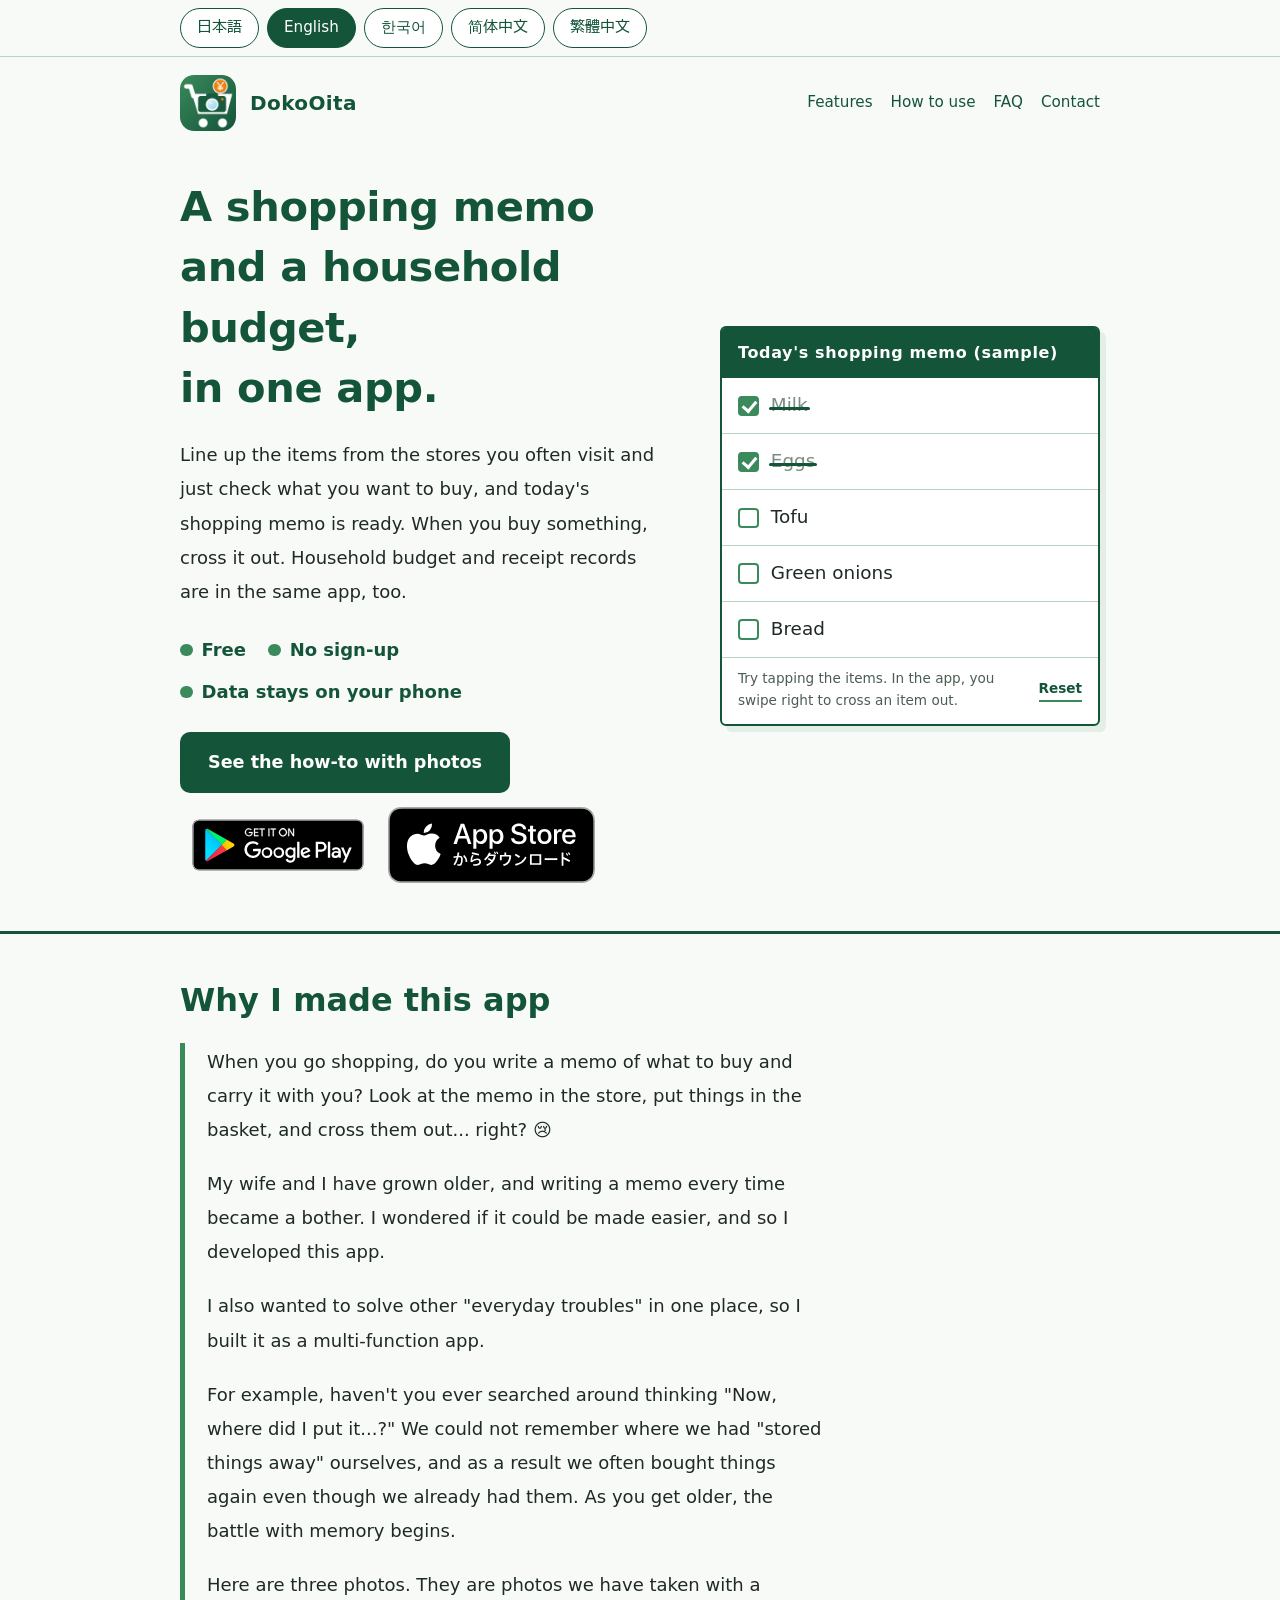
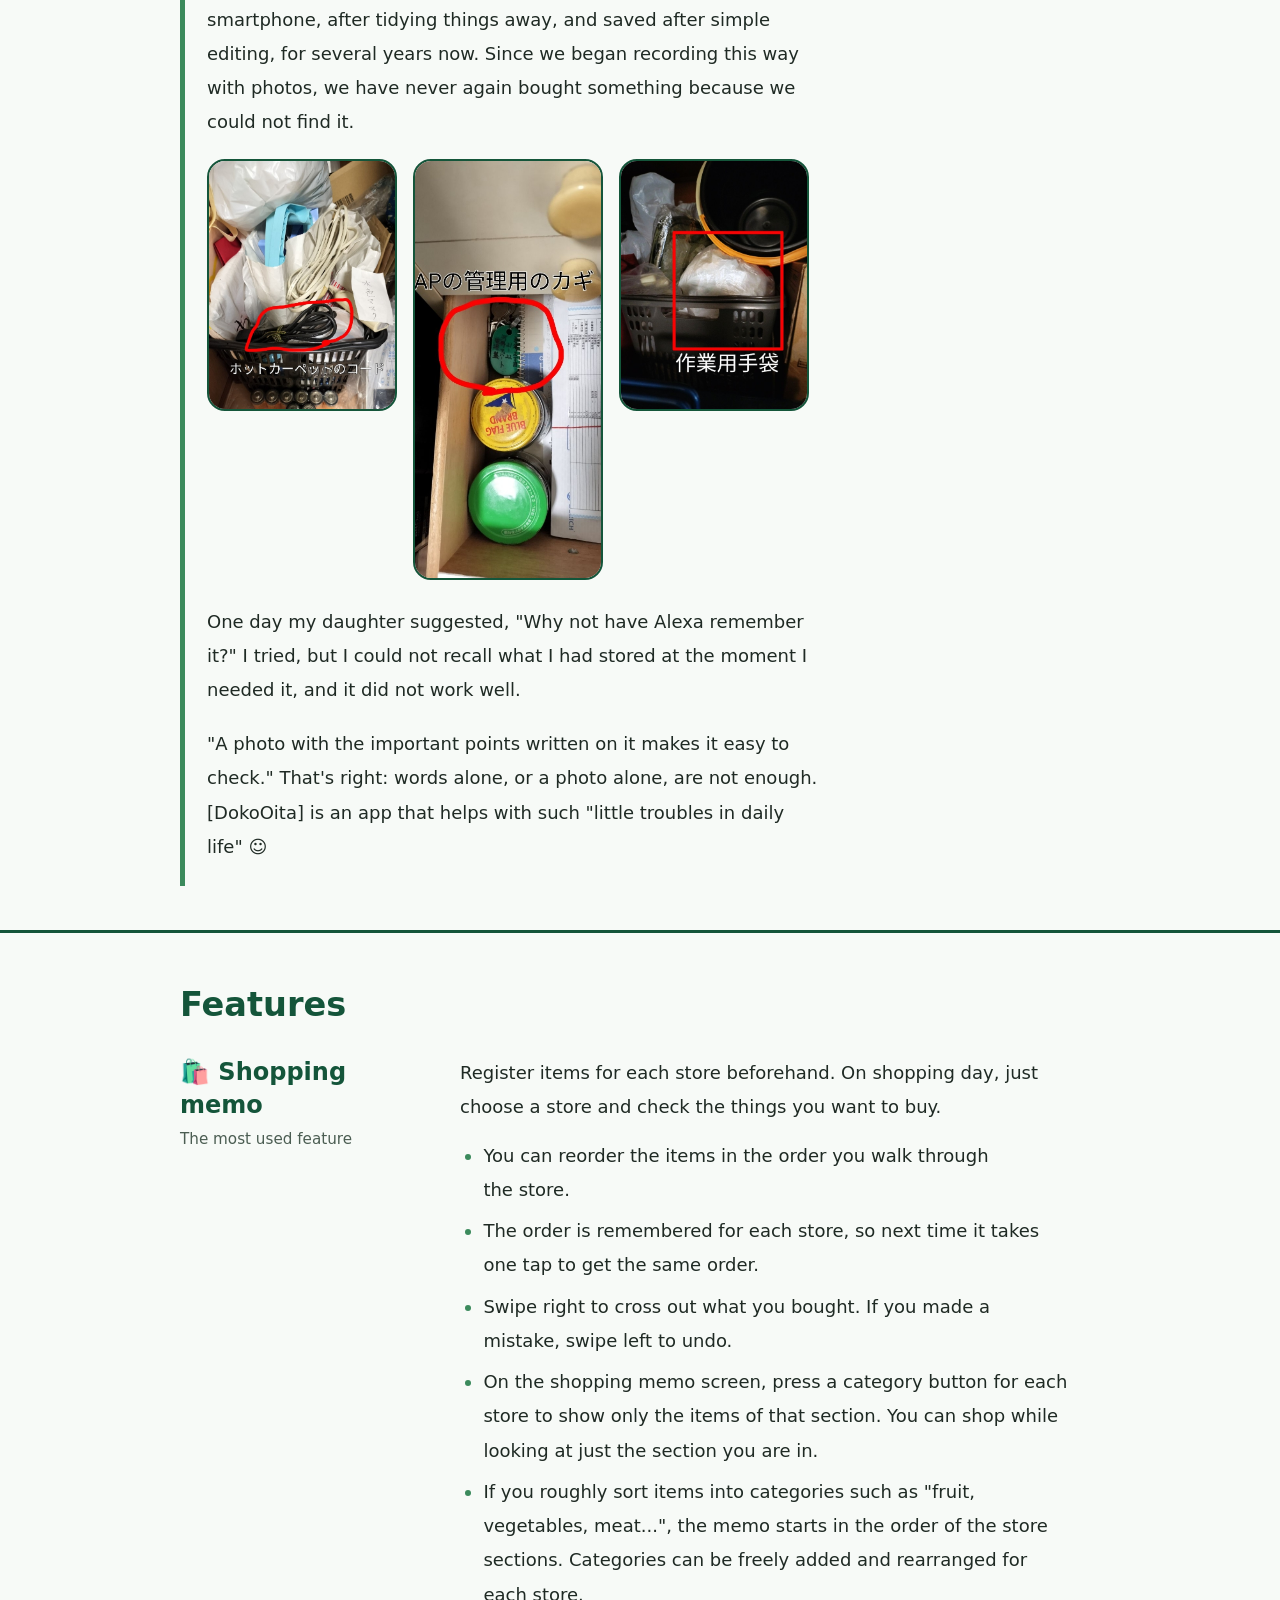
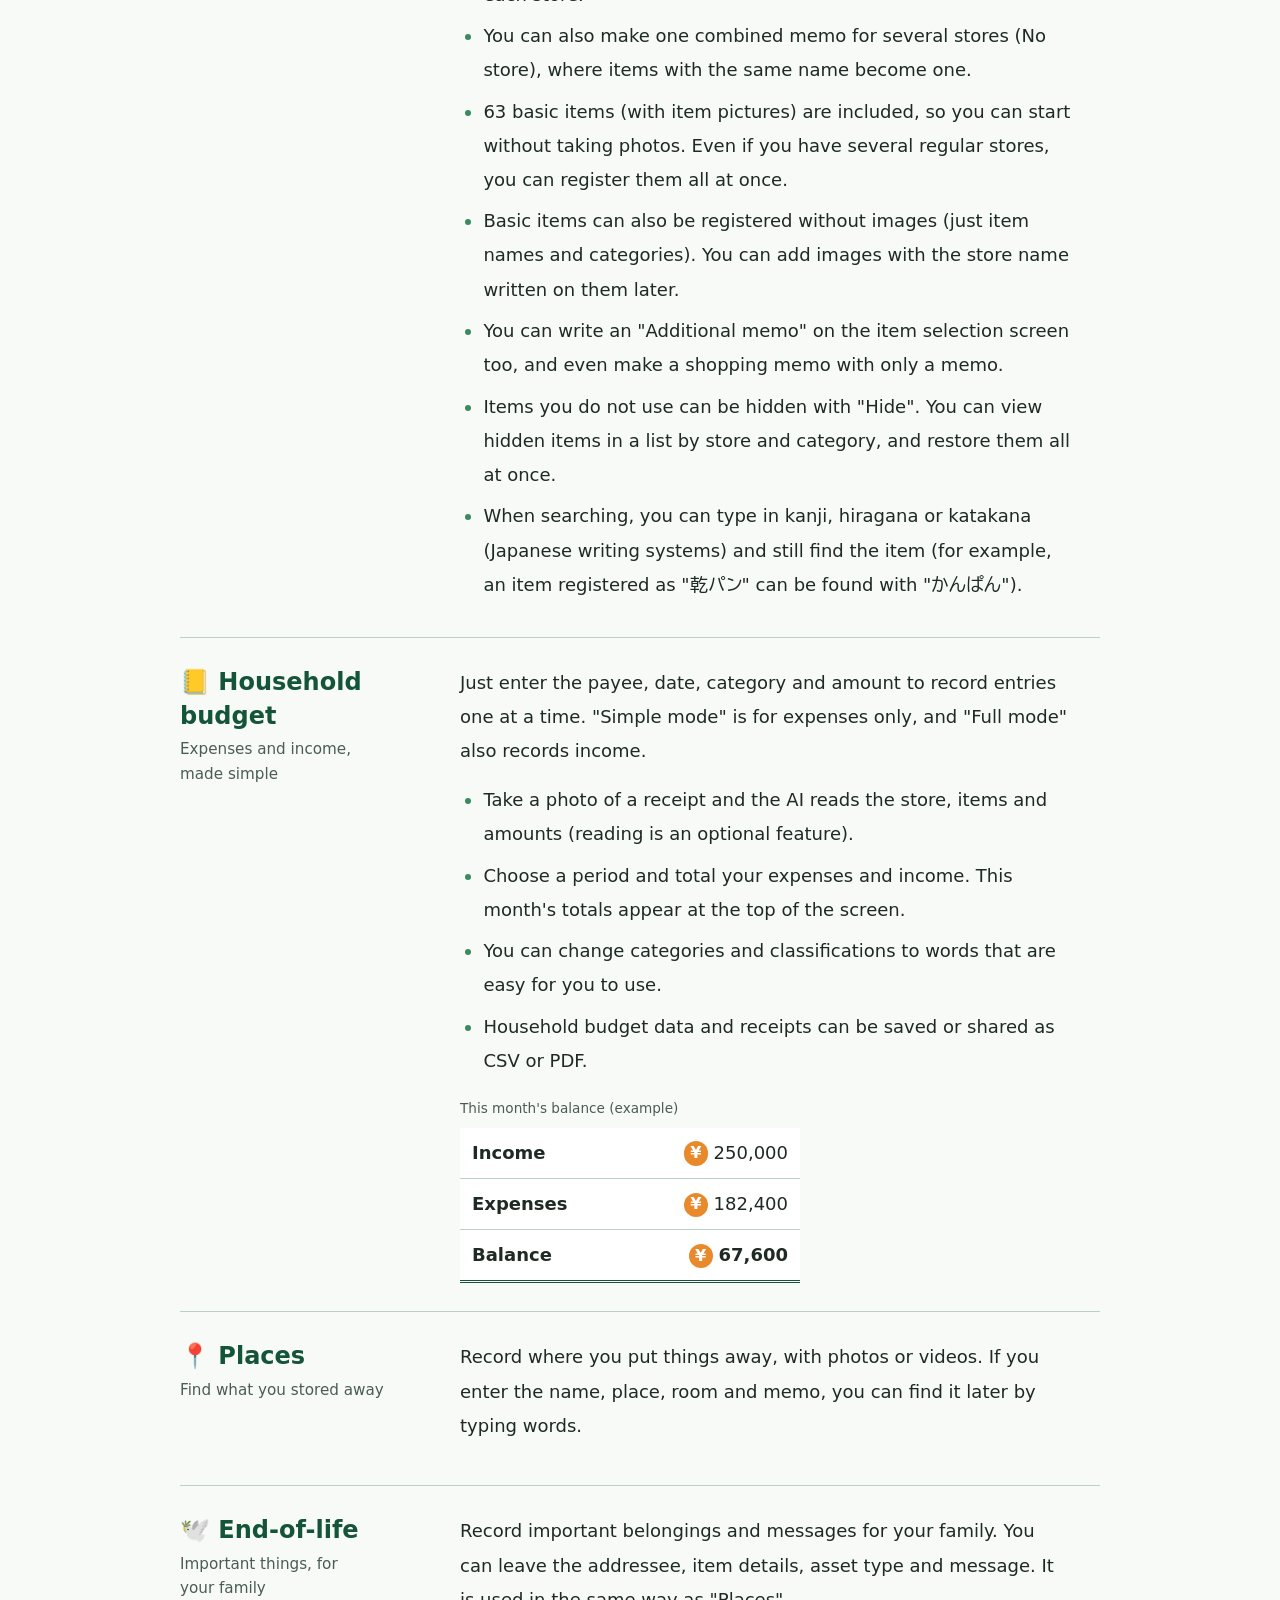
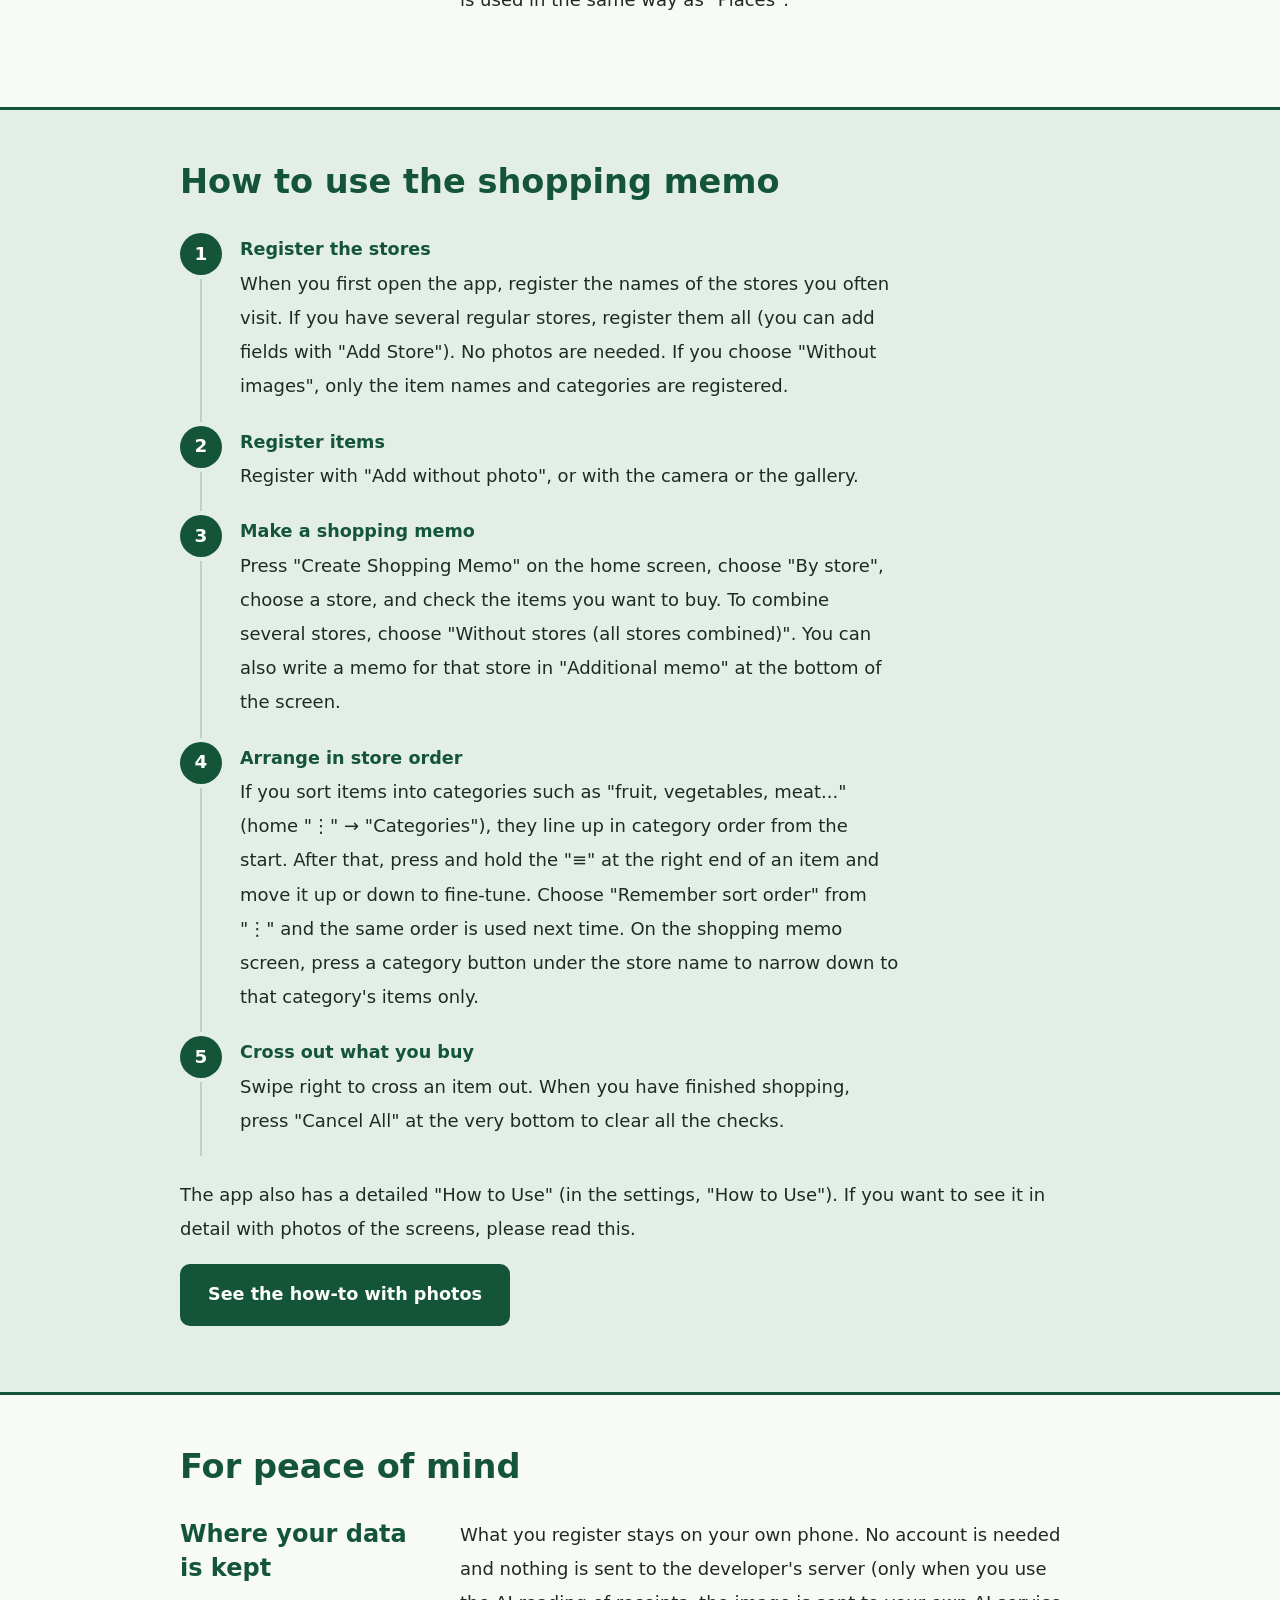
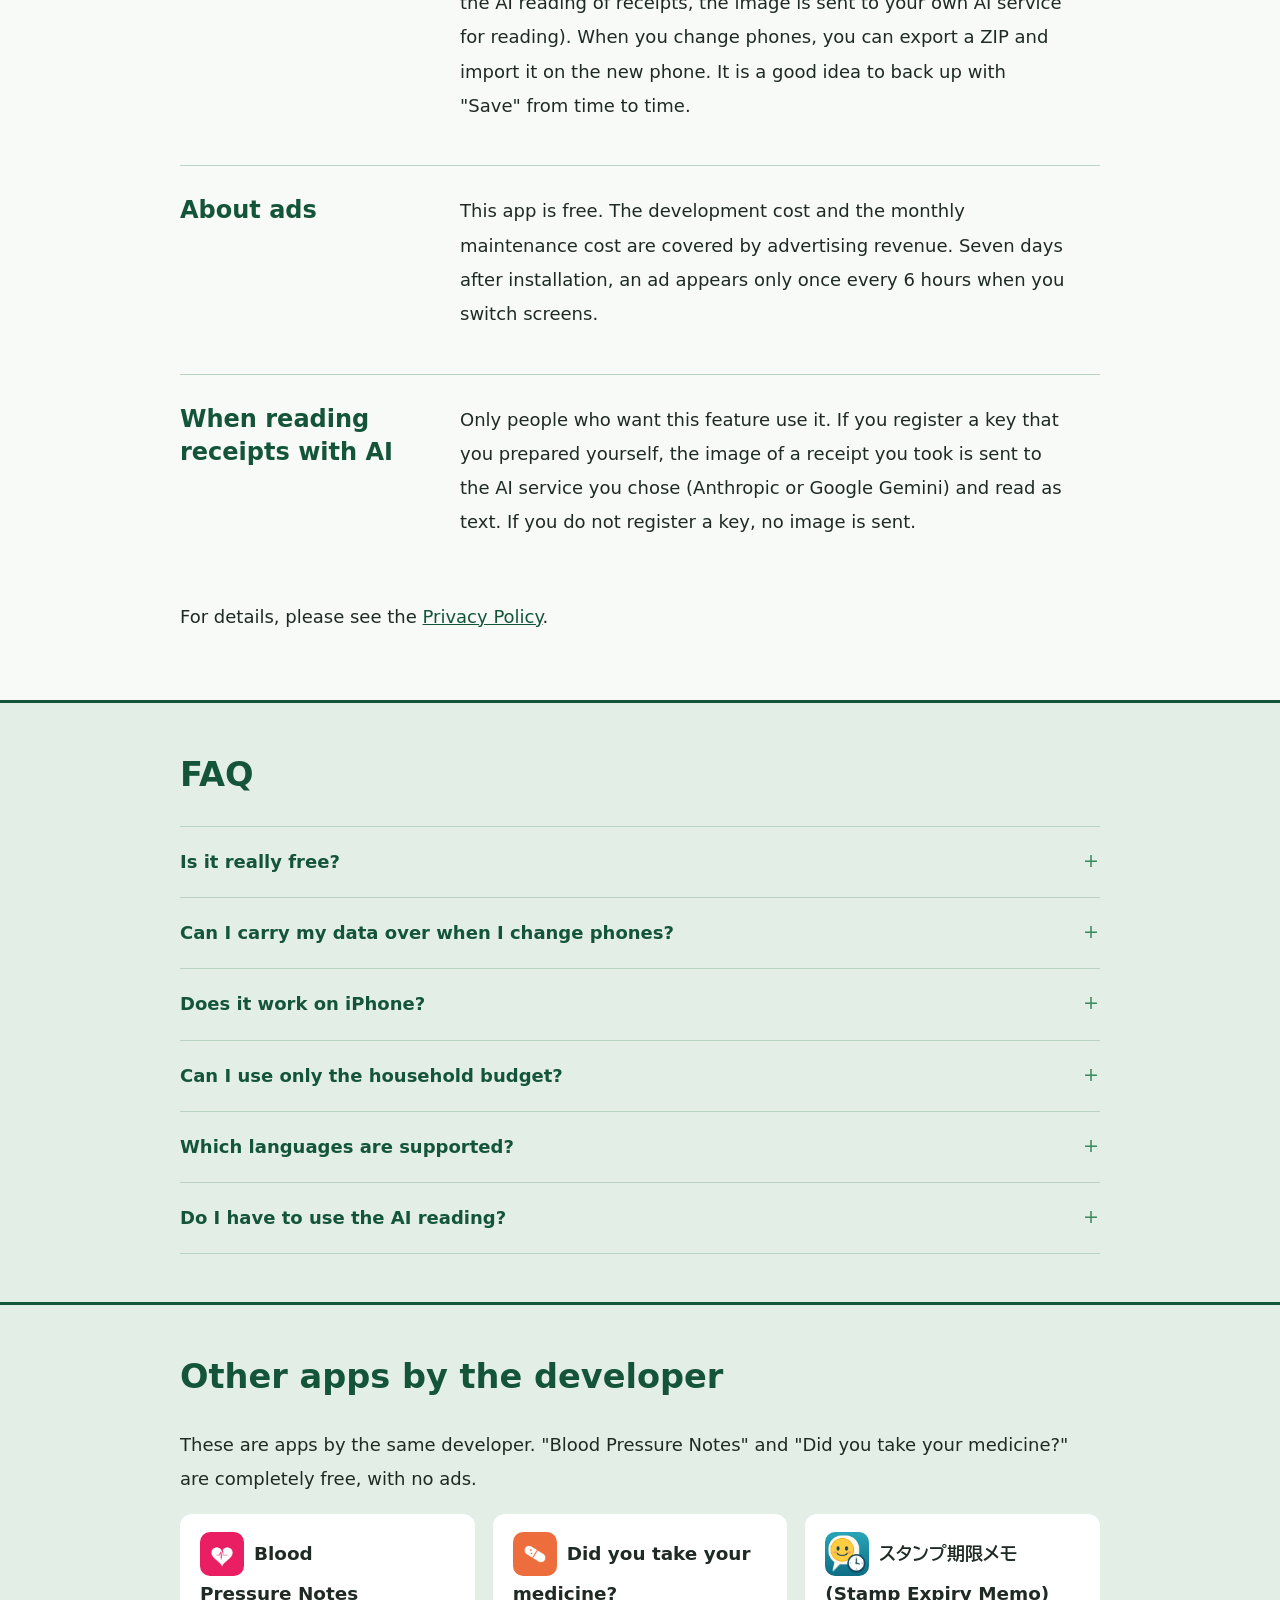
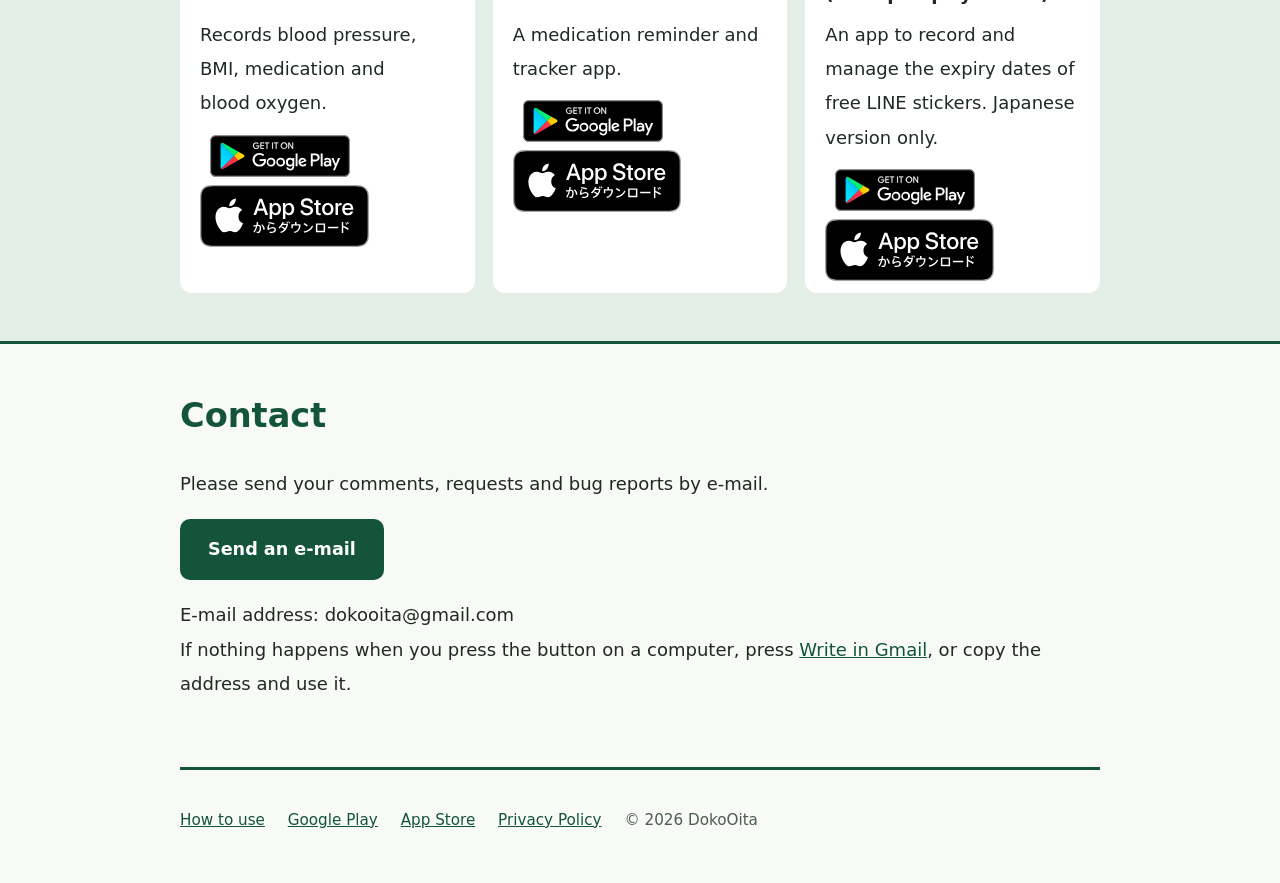
==== commit de9df5fc: "Add files via upload" ====
--- a/index.html
+++ b/index.html
@@ -219,9 +219,8 @@
 </div>
 <div class="app">
 <h3 data-i18n="descend"><img alt="スタンプ期限メモのアイコン" data-alt-ja="スタンプ期限メモのアイコン" data-alt-en="Icon of Stamp Expiry Memo" data-alt-ko="스탬프 기한 메모 아이콘" data-alt-zh-Hans="スタンプ期限メモ（贴图期限备忘）的图标" data-alt-zh-Hant="スタンプ期限メモ（貼圖期限備忘）的圖示" height="44" src="icon_stamp.png" style="vertical-align:middle;border-radius:10px;margin-right:10px" width="44"/><span class="appname" data-l="ja" lang="ja">スタンプ期限メモ</span><span class="appname" data-l="en" lang="en">スタンプ期限メモ (Stamp Expiry Memo)</span><span class="appname" data-l="ko" lang="ko">スタンプ期限メモ (스탬프 기한 메모)</span><span class="appname" data-l="zh-Hans" lang="zh-Hans">スタンプ期限メモ（贴图期限备忘）</span><span class="appname" data-l="zh-Hant" lang="zh-Hant">スタンプ期限メモ（貼圖期限備忘）</span></h3>
-<p data-l="ja" lang="ja">LINEの無料スタンプの期限を記録して、期限が近づくと、スマホの通知でお知らせします。スクリーンショットから、文字を読み取って登録もできます。無料（広告が出ます）。日本語のみ・日本国内向けです。</p><p data-l="en" lang="en">Records the expiry dates of free LINE stickers and notifies you on your phone when they are close. You can also register by reading the text from a screenshot. Free (with ads). Japanese only, for use in Japan.</p><p data-l="ko" lang="ko">LINE 무료 스탬프의 기한을 기록해 두고, 기한이 다가오면 휴대폰 알림으로 알려 줍니다. 스크린샷에서 글자를 읽어 등록할 수도 있습니다. 무료(광고가 표시됩니다). 일본어 전용, 일본 국내용입니다.</p><p data-l="zh-Hans" lang="zh-Hans">记录LINE免费贴图的期限，临近期限时通过手机通知提醒您。也可以从截图中读取文字来登记。免费（有广告）。仅支持日语，面向日本国内。</p><p data-l="zh-Hant" lang="zh-Hant">記錄LINE免費貼圖的期限，臨近期限時透過手機通知提醒您。也可以從截圖中讀取文字來登記。免費（有廣告）。僅支援日語，面向日本國內。</p>
+<p data-l="ja" lang="ja">LINEの無料スタンプの期限を記録、管理するアプリで日本語版です。</p><p data-l="en" lang="en">An app to record and manage the expiry dates of free LINE stickers. Japanese version only.</p><p data-l="ko" lang="ko">LINE 무료 스탬프의 기한을 기록하고 관리하는 앱입니다. 일본어 버전입니다.</p><p data-l="zh-Hans" lang="zh-Hans">记录和管理LINE免费贴图期限的应用，仅有日语版。</p><p data-l="zh-Hant" lang="zh-Hant">記錄和管理LINE免費貼圖期限的應用程式，僅有日語版。</p>
 <p class="stores"><a href="https://play.google.com/store/apps/details?id=jp.dokoita.stamp_memo" rel="noopener"><img data-l="ja" lang="ja" alt="Google Playで手に入れよう（Android）" data-alt-ja="Google Playで手に入れよう（Android）" data-alt-en="Get it on Google Play (Android)" data-alt-ko="Google Play에서 다운로드 (Android)" data-alt-zh-Hans="在 Google Play 获取（Android）" data-alt-zh-Hant="在 Google Play 獲取（Android）" height="50" src="images/google-play-badge.svg" width="169"/><img data-l="en" lang="en" alt="Google Playで手に入れよう（Android）" data-alt-ja="Google Playで手に入れよう（Android）" data-alt-en="Get it on Google Play (Android)" data-alt-ko="Google Play에서 다운로드 (Android)" data-alt-zh-Hans="在 Google Play 获取（Android）" data-alt-zh-Hant="在 Google Play 獲取（Android）" height="50" src="images/google-play-badge-en.svg" width="129"/><img data-l="ko" lang="ko" alt="Google Playで手に入れよう（Android）" data-alt-ja="Google Playで手に入れよう（Android）" data-alt-en="Get it on Google Play (Android)" data-alt-ko="Google Play에서 다운로드 (Android)" data-alt-zh-Hans="在 Google Play 获取（Android）" data-alt-zh-Hant="在 Google Play 獲取（Android）" height="50" src="images/google-play-badge-ko.svg" width="129"/><img data-l="zh-Hans" lang="zh-Hans" alt="Google Playで手に入れよう（Android）" data-alt-ja="Google Playで手に入れよう（Android）" data-alt-en="Get it on Google Play (Android)" data-alt-ko="Google Play에서 다운로드 (Android)" data-alt-zh-Hans="在 Google Play 获取（Android）" data-alt-zh-Hant="在 Google Play 獲取（Android）" height="50" src="images/google-play-badge-zh-Hans.svg" width="129"/><img data-l="zh-Hant" lang="zh-Hant" alt="Google Playで手に入れよう（Android）" data-alt-ja="Google Playで手に入れよう（Android）" data-alt-en="Get it on Google Play (Android)" data-alt-ko="Google Play에서 다운로드 (Android)" data-alt-zh-Hans="在 Google Play 获取（Android）" data-alt-zh-Hant="在 Google Play 獲取（Android）" height="50" src="images/google-play-badge-zh-Hant.svg" width="129"/></a> <a href="https://apps.apple.com/app/id6830120700" rel="noopener"><img alt="App Storeからダウンロード（iPhone）" data-alt-ja="App Storeからダウンロード（iPhone）" data-alt-en="Download on the App Store (iPhone)" data-alt-ko="App Store에서 다운로드 (iPhone)" data-alt-zh-Hans="在 App Store 下载（iPhone）" data-alt-zh-Hant="在 App Store 下載（iPhone）" height="50" src="images/app-store-badge.svg" width="136"/></a></p>
-<p class="soon" data-l="ja" lang="ja">ただいま公開の準備中です。公開されると、上のボタンから入れます。</p><p class="soon" data-l="en" lang="en">Coming soon: it is being prepared for release. Once it is released, you can get it with the buttons above.</p><p class="soon" data-l="ko" lang="ko">현재 출시를 준비 중입니다. 출시되면 위의 버튼으로 받으실 수 있습니다.</p><p class="soon" data-l="zh-Hans" lang="zh-Hans">目前正在准备发布。发布后，可以通过上面的按钮获取。</p><p class="soon" data-l="zh-Hant" lang="zh-Hant">目前正在準備發布。發布後，可以透過上面的按鈕獲取。</p>
 </div>
 </div>
 </div>
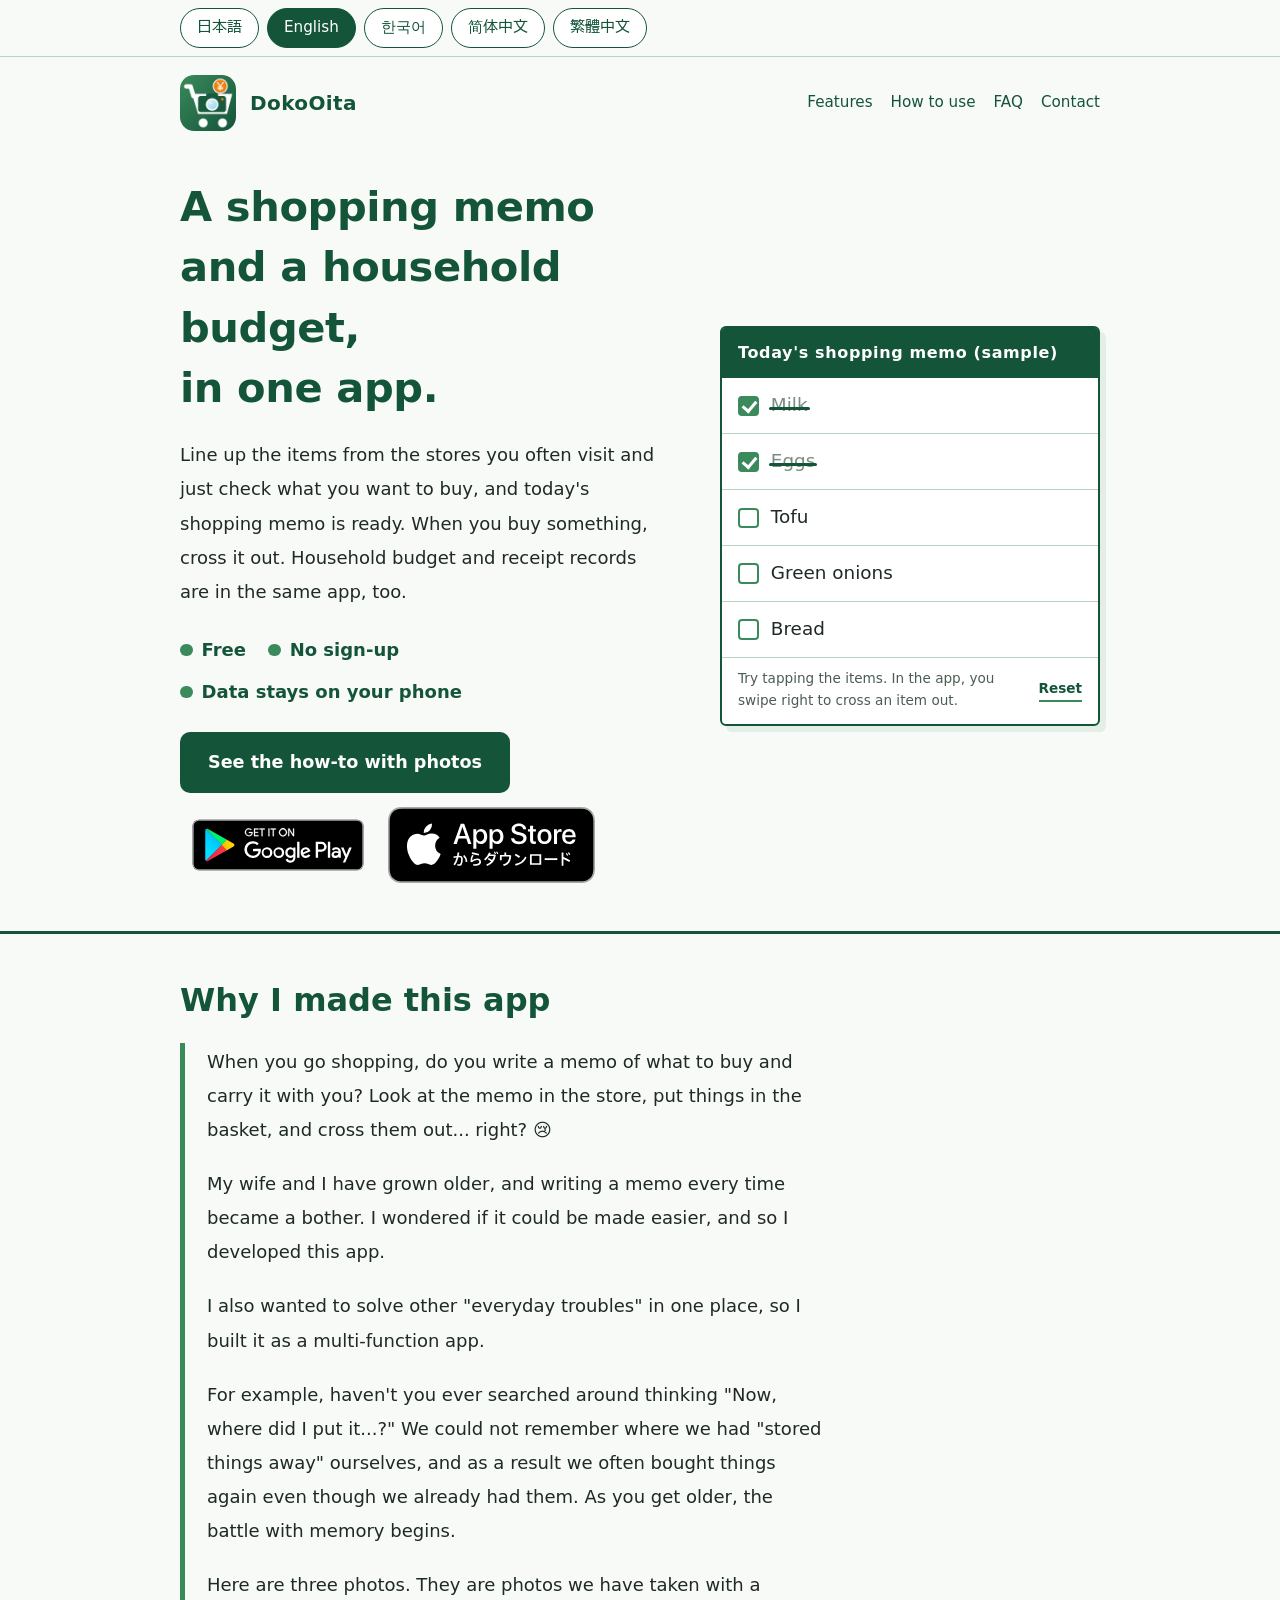
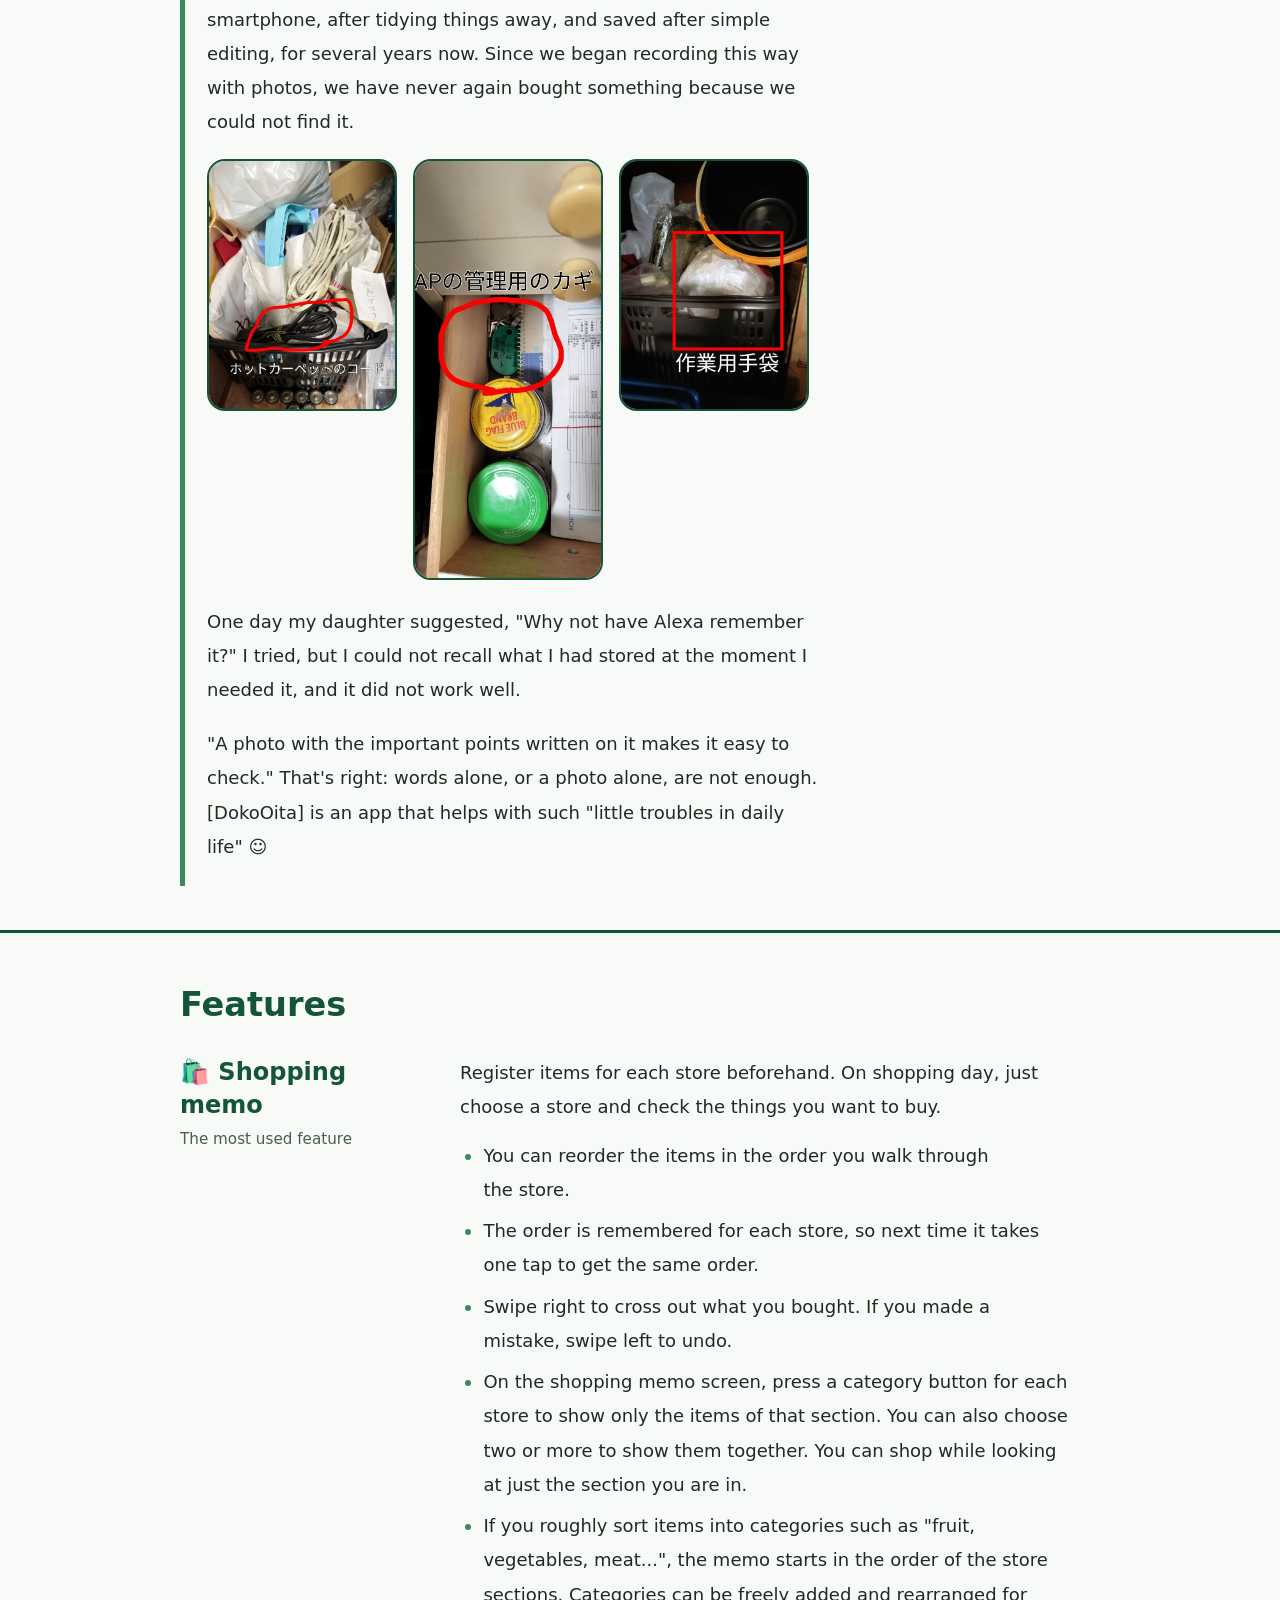
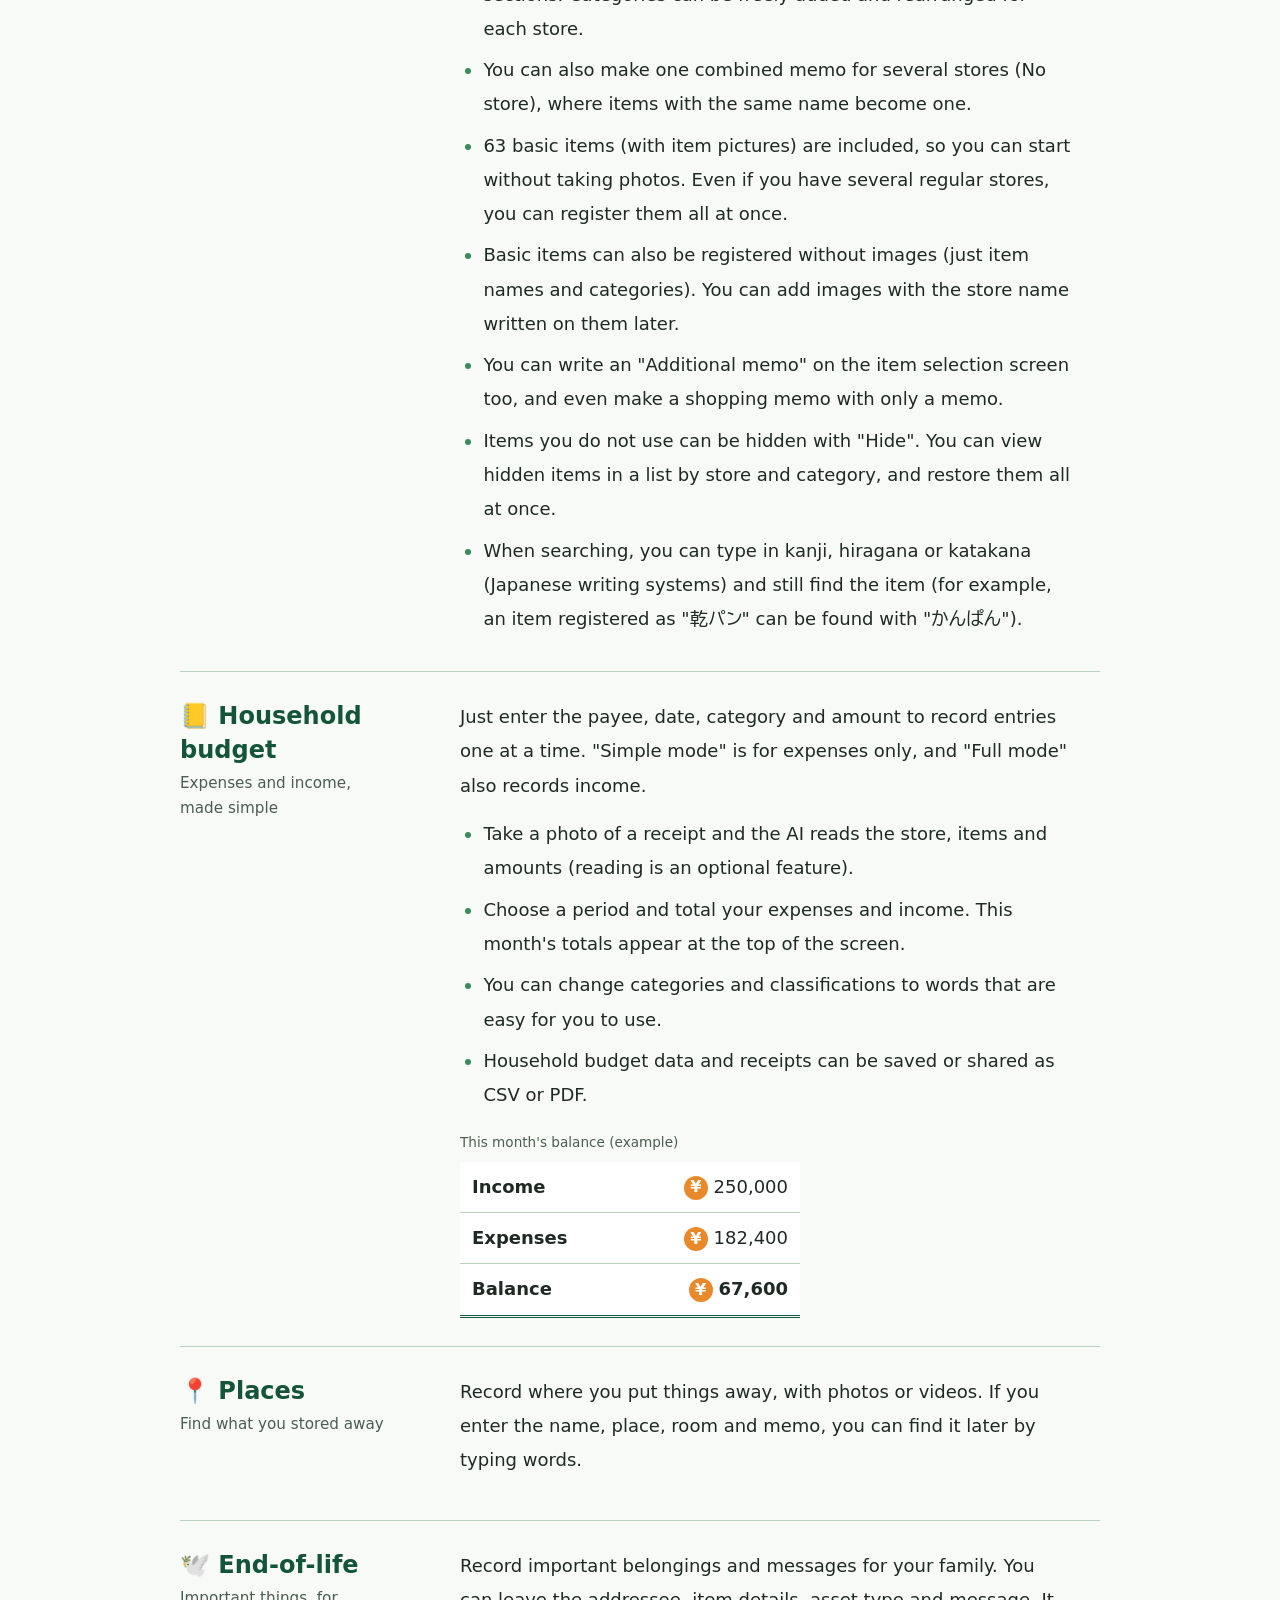
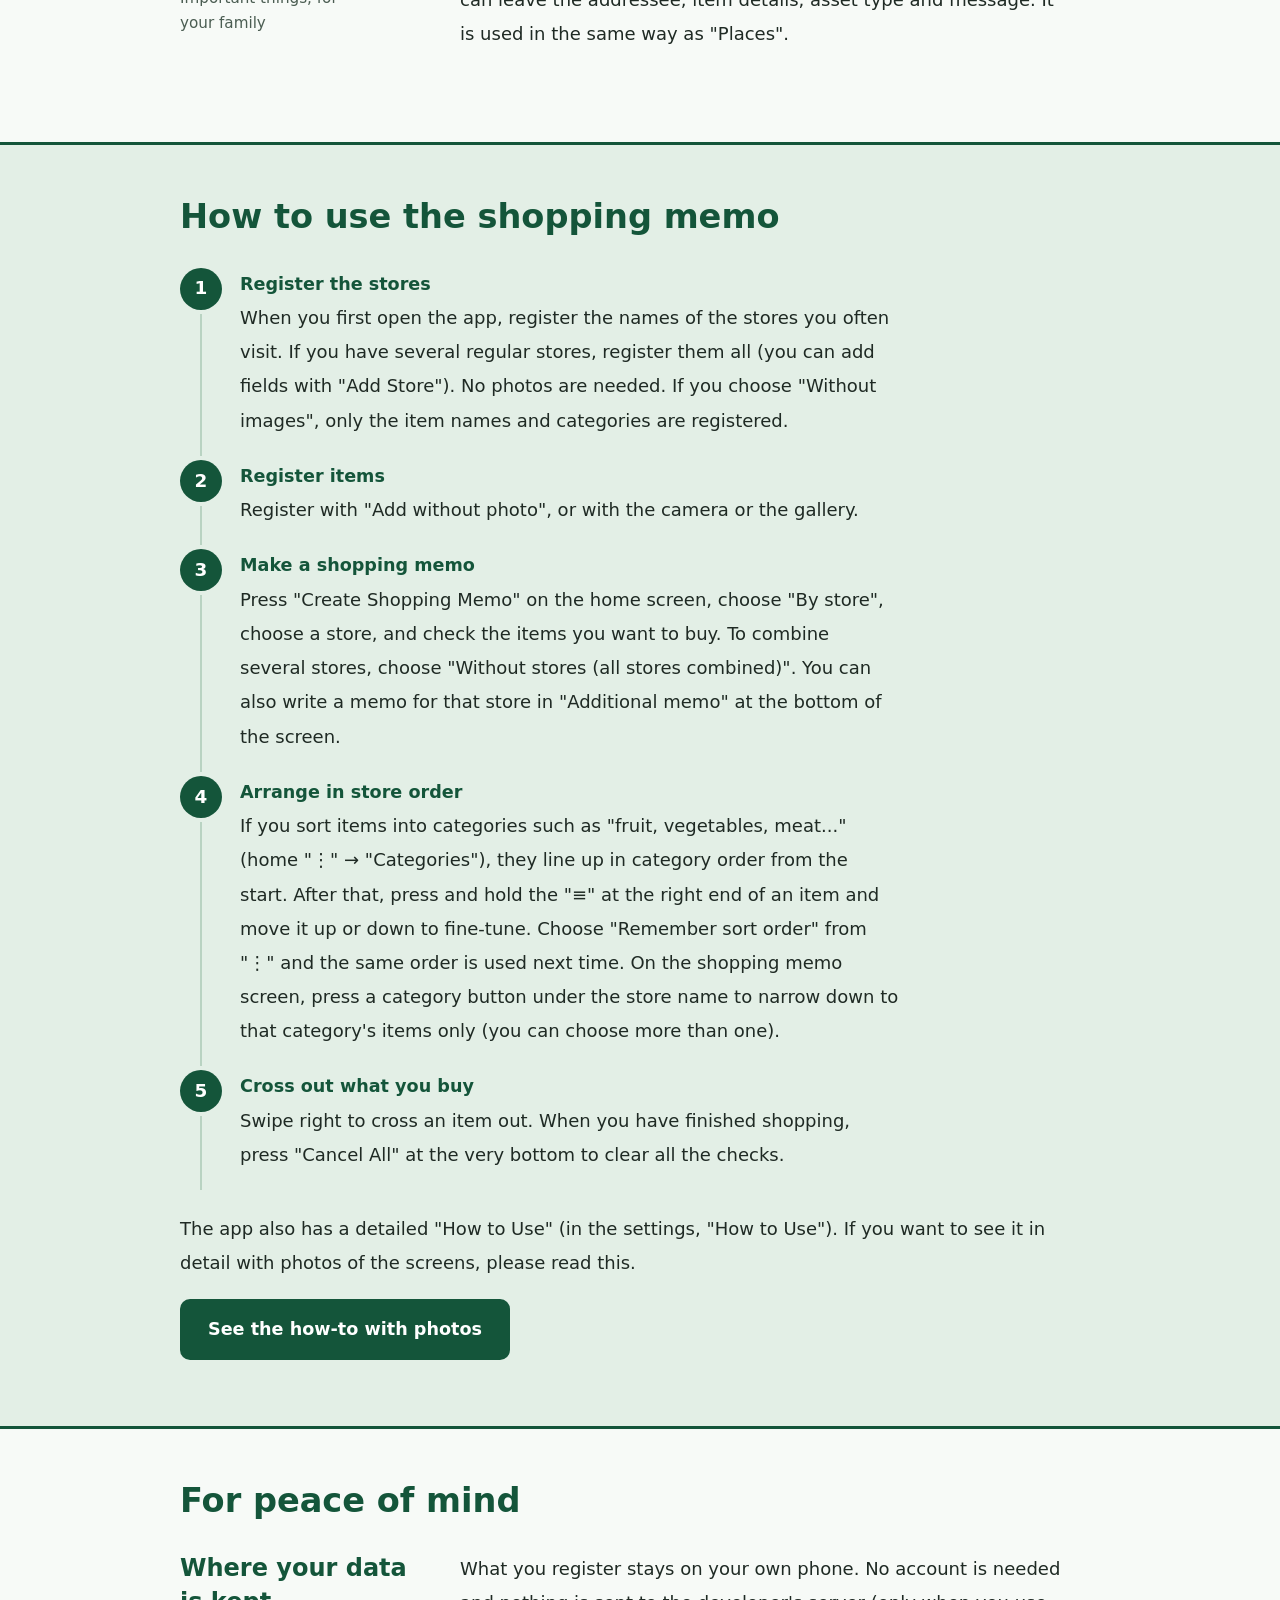
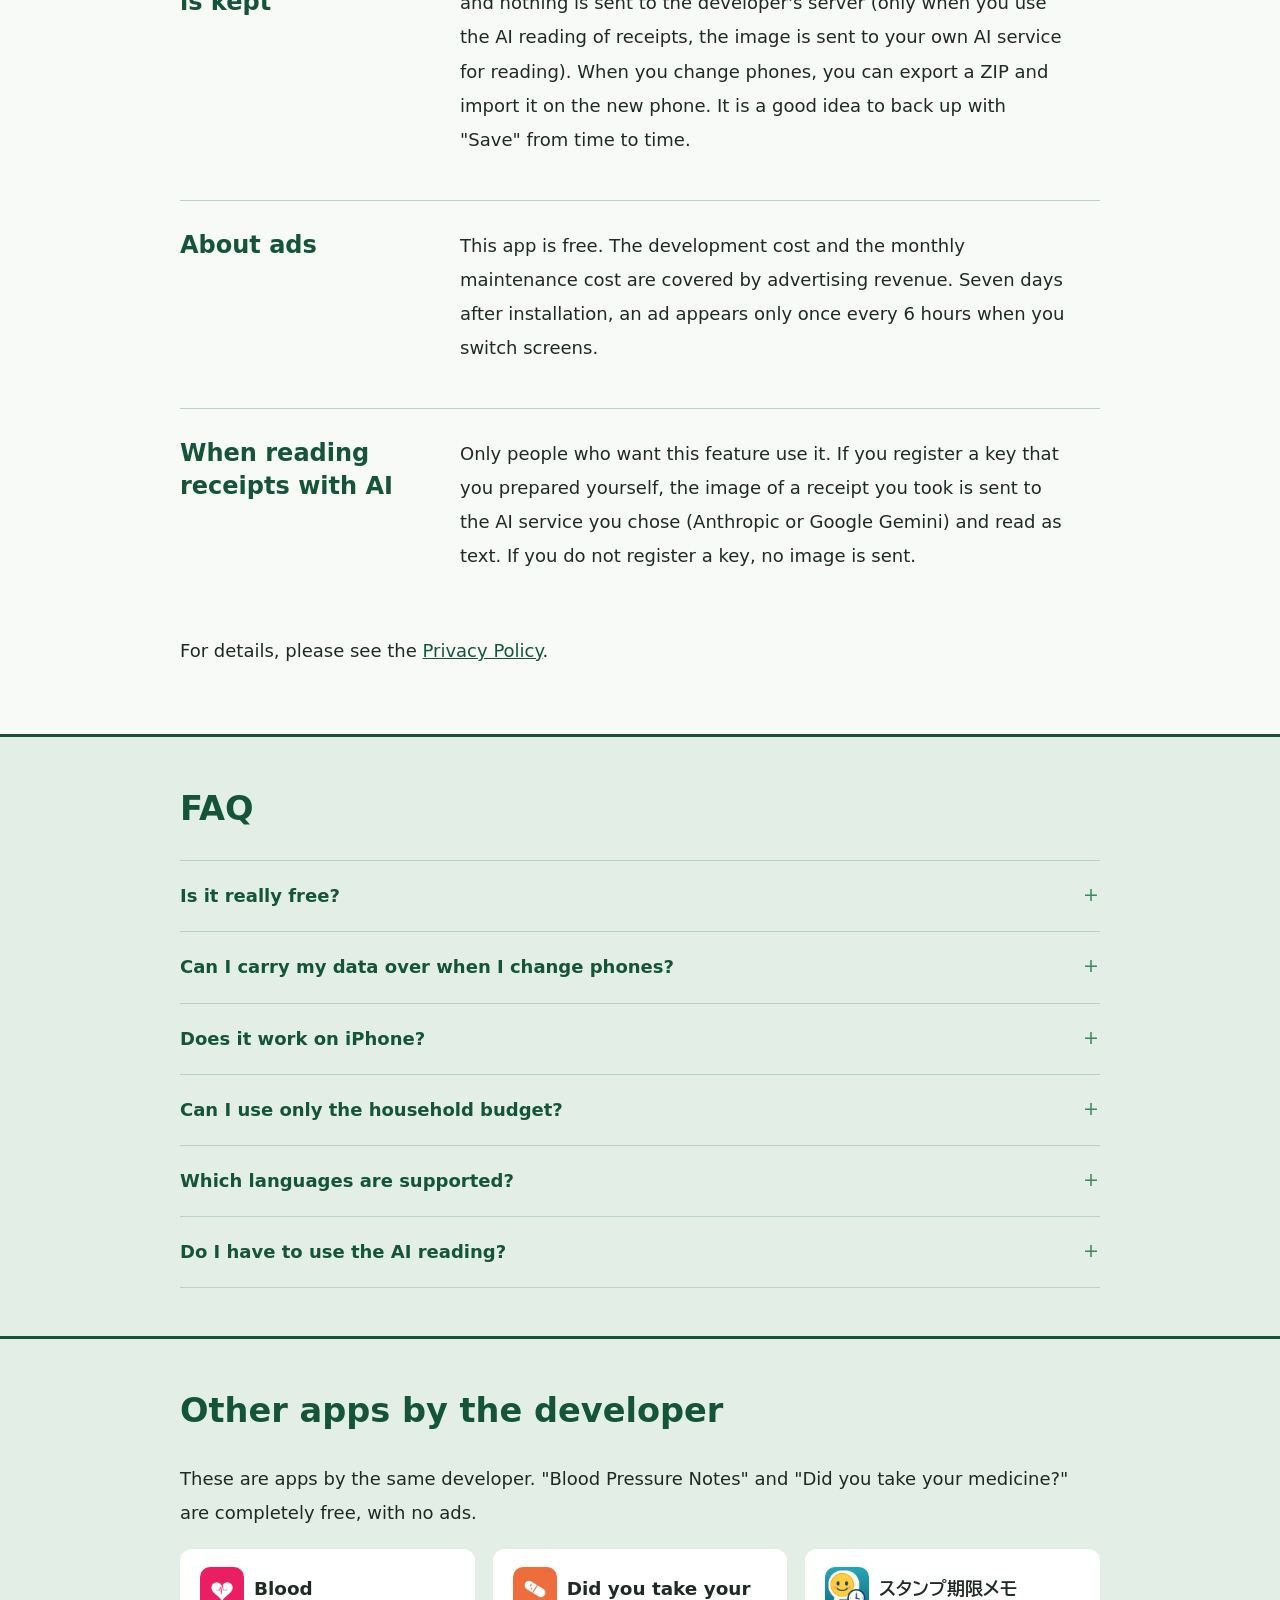
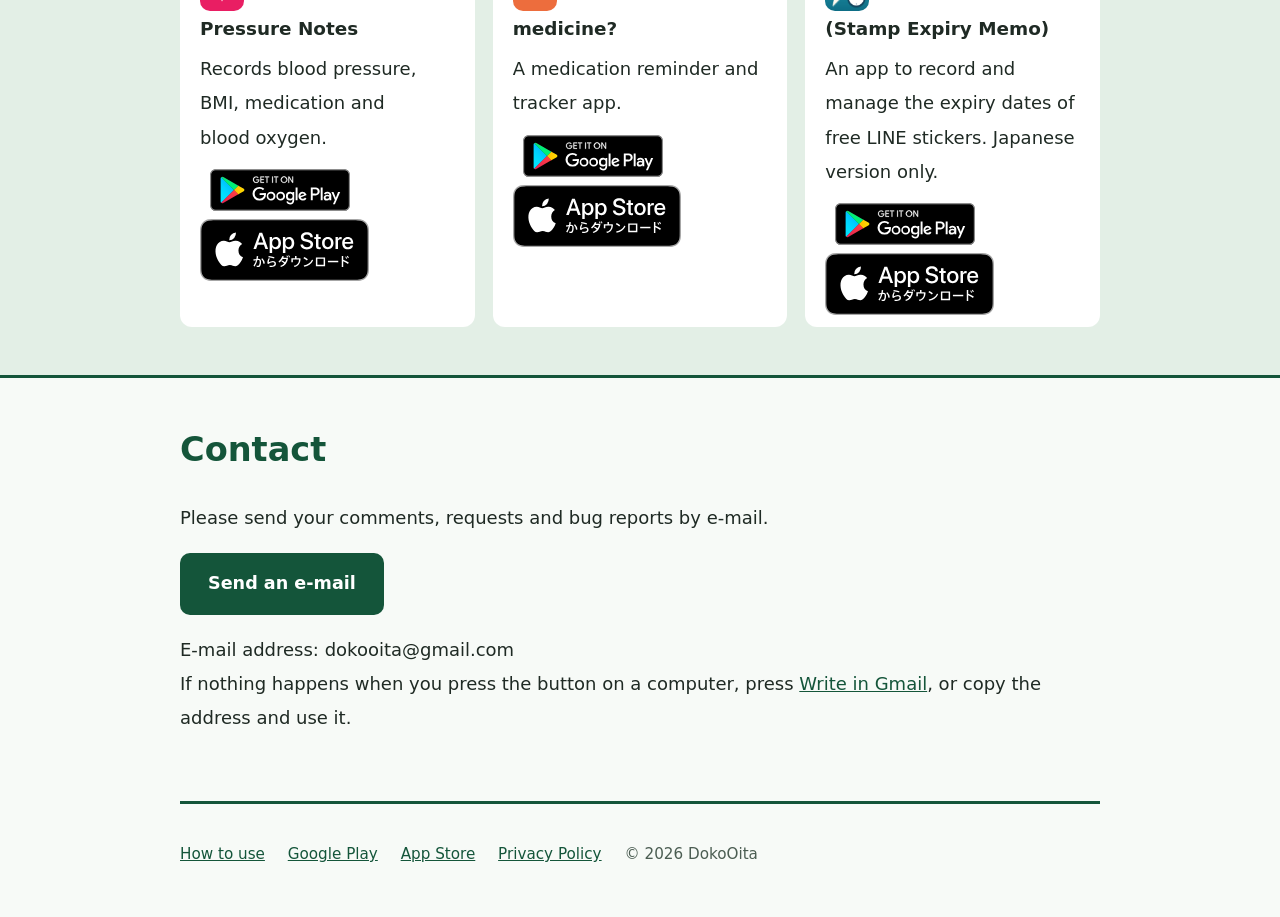
==== commit 2d39f4b3: "Add files via upload" ====
--- a/index.html
+++ b/index.html
@@ -92,7 +92,7 @@
 <li data-l="ja" lang="ja">売り場を回る順番に、品物を並べ替えられます。</li><li data-l="en" lang="en">You can reorder the items in the order you walk through the store.</li><li data-l="ko" lang="ko">매장을 도는 순서대로 품목을 정렬할 수 있습니다.</li><li data-l="zh-Hans" lang="zh-Hans">可以按逛店的顺序排列商品。</li><li data-l="zh-Hant" lang="zh-Hant">可以按逛店的順序排列商品。</li>
 <li data-l="ja" lang="ja">並び順はお店ごとに覚えるので、次からはワンタッチで同じ順になります。</li><li data-l="en" lang="en">The order is remembered for each store, so next time it takes one tap to get the same order.</li><li data-l="ko" lang="ko">정렬 순서는 매장별로 기억되므로, 다음부터는 한 번의 터치로 같은 순서가 됩니다.</li><li data-l="zh-Hans" lang="zh-Hans">排列顺序会按商店记住，下次一键就能恢复同样的顺序。</li><li data-l="zh-Hant" lang="zh-Hant">排列順序會按商店記住，下次一鍵就能恢復同樣的順序。</li>
 <li data-l="ja" lang="ja">買った物は、右になぞって線で消します。間違えたら、左になぞって戻せます。</li><li data-l="en" lang="en">Swipe right to cross out what you bought. If you made a mistake, swipe left to undo.</li><li data-l="ko" lang="ko">산 물건은 오른쪽으로 밀어 줄을 그어 지웁니다. 잘못했을 때는 왼쪽으로 밀면 되돌아옵니다.</li><li data-l="zh-Hans" lang="zh-Hans">买到的东西向右滑动划线消掉。弄错了向左滑动就能恢复。</li><li data-l="zh-Hant" lang="zh-Hant">買到的東西向右滑動劃線消掉。弄錯了向左滑動就能恢復。</li>
-<li data-l="ja" lang="ja">買い物メモの画面で、お店ごとにカテゴリーのボタンを押すと、その売り場の品物だけが出ます。いまいる売り場だけを見ながら買い物できます。</li><li data-l="en" lang="en">On the shopping memo screen, press a category button for each store to show only the items of that section. You can shop while looking at just the section you are in.</li><li data-l="ko" lang="ko">쇼핑 메모 화면에서 매장별로 카테고리 버튼을 누르면 그 매장 코너의 품목만 표시됩니다. 지금 있는 코너만 보면서 장을 볼 수 있습니다.</li><li data-l="zh-Hans" lang="zh-Hans">在购物备忘画面，按各商店的分类按钮，就只显示那个区域的商品。可以只看着自己所在的区域购物。</li><li data-l="zh-Hant" lang="zh-Hant">在購物備忘畫面，按各商店的分類按鈕，就只顯示那個區域的商品。可以只看著自己所在的區域購物。</li>
+<li data-l="ja" lang="ja">買い物メモの画面で、お店ごとにカテゴリーのボタンを押すと、その売り場の品物だけが出ます。2つ以上を選んで、一緒に出すこともできます。いまいる売り場だけを見ながら買い物できます。</li><li data-l="en" lang="en">On the shopping memo screen, press a category button for each store to show only the items of that section. You can also choose two or more to show them together. You can shop while looking at just the section you are in.</li><li data-l="ko" lang="ko">쇼핑 메모 화면에서 매장별로 카테고리 버튼을 누르면 그 매장 코너의 품목만 표시됩니다. 두 개 이상을 골라 함께 표시할 수도 있습니다. 지금 있는 코너만 보면서 장을 볼 수 있습니다.</li><li data-l="zh-Hans" lang="zh-Hans">在购物备忘画面，按各商店的分类按钮，就只显示那个区域的商品。也可以选择两个以上，一起显示。可以只看着自己所在的区域购物。</li><li data-l="zh-Hant" lang="zh-Hant">在購物備忘畫面，按各商店的分類按鈕，就只顯示那個區域的商品。也可以選擇兩個以上，一起顯示。可以只看著自己所在的區域購物。</li>
 <li data-l="ja" lang="ja">品物を「果物・野菜・肉…」のカテゴリーに大まかに分けておくと、メモの最初の並びが売り場の順になります。カテゴリーはお店ごとに、自由に追加・並べ替えできます。</li><li data-l="en" lang="en">If you roughly sort items into categories such as "fruit, vegetables, meat...", the memo starts in the order of the store sections. Categories can be freely added and rearranged for each store.</li><li data-l="ko" lang="ko">품목을 "과일・채소・고기…" 같은 카테고리로 대략 나눠 두면 메모의 처음 순서가 매장 코너 순서가 됩니다. 카테고리는 매장별로 자유롭게 추가・정렬할 수 있습니다.</li><li data-l="zh-Hans" lang="zh-Hans">把商品大致分成“水果・蔬菜・肉类…”等分类，备忘一开始的顺序就是卖场的顺序。分类可以按商店自由添加、排序。</li><li data-l="zh-Hant" lang="zh-Hant">把商品大致分成「水果・蔬菜・肉類…」等分類，備忘一開始的順序就是賣場的順序。分類可以按商店自由新增、排序。</li>
 <li data-l="ja" lang="ja">複数のお店の分を、同じ品名は1つにして、1枚にまとめたメモ（店舗なし）も作れます。</li><li data-l="en" lang="en">You can also make one combined memo for several stores (No store), where items with the same name become one.</li><li data-l="ko" lang="ko">여러 매장의 품목을 같은 품명은 하나로 합쳐 한 장으로 만든 메모(매장 없음)도 만들 수 있습니다.</li><li data-l="zh-Hans" lang="zh-Hans">还可以把多家商店的商品合并成一张备忘（不分店铺），同名商品合并为一个。</li><li data-l="zh-Hant" lang="zh-Hant">還可以把多家商店的商品合併成一張備忘（不分店鋪），同名商品合併為一個。</li>
 <li data-l="ja" lang="ja">63品目の基本素材（品物の絵）が入っているので、写真を撮らなくても始められます。行きつけのお店が複数あっても、まとめて登録できます。</li><li data-l="en" lang="en">63 basic items (with item pictures) are included, so you can start without taking photos. Even if you have several regular stores, you can register them all at once.</li><li data-l="ko" lang="ko">63개 품목의 기본 소재(품목 그림)가 들어 있어서 사진을 찍지 않아도 시작할 수 있습니다. 자주 가는 매장이 여러 곳이어도 한꺼번에 등록할 수 있습니다.</li><li data-l="zh-Hans" lang="zh-Hans">内置63种基本素材（商品图片），不用拍照也能开始。即使有多家常去的商店，也可以一次登记。</li><li data-l="zh-Hant" lang="zh-Hant">內建63種基本素材（商品圖片），不用拍照也能開始。即使有多家常去的商店，也可以一次登記。</li>
@@ -142,7 +142,7 @@
 <li data-l="ja" lang="ja"><b>お店の名前を登録する</b>はじめて開いたときに、よく行くお店の名前を登録します。行きつけのお店が複数あるときは、全部登録します（「店舗を追加」で欄を増やせます）。写真は要りません。「画像をつけない」を選ぶと、品名とカテゴリーだけが登録されます。</li><li data-l="en" lang="en"><b>Register the stores</b>When you first open the app, register the names of the stores you often visit. If you have several regular stores, register them all (you can add fields with "Add Store"). No photos are needed. If you choose "Without images", only the item names and categories are registered.</li><li data-l="ko" lang="ko"><b>매장 이름을 등록한다</b>처음 앱을 열었을 때 자주 가는 매장의 이름을 등록합니다. 자주 가는 매장이 여러 곳이면 모두 등록합니다("매장 추가"로 입력란을 늘릴 수 있습니다). 사진은 필요 없습니다. "이미지 붙이지 않기"를 고르면 품명과 카테고리만 등록됩니다.</li><li data-l="zh-Hans" lang="zh-Hans"><b>登记商店的名称</b>第一次打开时，登记常去商店的名称。有多家常去的商店时，请全部登记（可用“添加店铺”增加输入栏）。不需要照片。选择“不添加图片”，就只会登记品名和分类。</li><li data-l="zh-Hant" lang="zh-Hant"><b>登記商店的名稱</b>第一次開啟時，登記常去商店的名稱。有多家常去的商店時，請全部登記（可用「新增店鋪」增加輸入欄）。不需要照片。選擇「不加入圖片」，就只會登記品名和分類。</li>
 <li data-l="ja" lang="ja"><b>品物を登録する</b>「写真なしで登録」か、カメラ・ギャラリーで登録します。</li><li data-l="en" lang="en"><b>Register items</b>Register with "Add without photo", or with the camera or the gallery.</li><li data-l="ko" lang="ko"><b>품목을 등록한다</b>"사진 없이 등록" 또는 카메라・갤러리로 등록합니다.</li><li data-l="zh-Hans" lang="zh-Hans"><b>登记商品</b>用“无照片登记”，或用相机・相册登记。</li><li data-l="zh-Hant" lang="zh-Hant"><b>登記商品</b>用「不附照片登錄」，或用相機・相簿登記。</li>
 <li data-l="ja" lang="ja"><b>買い物メモを作る</b>ホームの「買い物メモ作成」を押して、「店舗あり」を選び、お店を選んで、買う物にチェックを入れます。複数のお店をまとめたいときは「店舗なし（全店舗まとめ）」を選びます。画面の下の「追加メモ」で、そのお店のメモも書けます。</li><li data-l="en" lang="en"><b>Make a shopping memo</b>Press "Create Shopping Memo" on the home screen, choose "By store", choose a store, and check the items you want to buy. To combine several stores, choose "Without stores (all stores combined)". You can also write a memo for that store in "Additional memo" at the bottom of the screen.</li><li data-l="ko" lang="ko"><b>쇼핑 메모를 만든다</b>홈의 "쇼핑 메모 작성"을 누르고 "매장별"을 선택한 뒤, 매장을 고르고 살 물건에 체크합니다. 여러 매장을 합치고 싶을 때는 "매장 없음 (전체 매장 합침)"을 선택합니다. 화면 아래의 "추가 메모"로 그 매장의 메모도 쓸 수 있습니다.</li><li data-l="zh-Hans" lang="zh-Hans"><b>制作购物备忘</b>按首页的“创建购物备忘”，选择“按店铺”，选商店，勾选要买的东西。想合并多家商店时，选择“不分店铺（全部店铺合并）”。在画面下方的“附加备注”里，也可以写该商店的备注。</li><li data-l="zh-Hant" lang="zh-Hant"><b>製作購物備忘</b>按首頁的「建立購物備忘」，選擇「依店家」，選商店，勾選要買的東西。想合併多家商店時，選擇「不分店家（全部店家合併）」。在畫面下方的「附加備註」裡，也可以寫該商店的備註。</li>
-<li data-l="ja" lang="ja"><b>売り場の順に並べ替える</b>品物を「果物・野菜・肉…」のカテゴリーに分けておくと（ホームの「⋮」→「カテゴリー」）、最初からカテゴリーの順に並びます。そのあとは、品物の右はしの「≡」を押したまま、上や下へ動かして整えます。「⋮」から「並び順を記憶」を選ぶと、次からも同じ順になります。買い物メモの画面では、お店の名前の下のカテゴリーのボタンを押すと、そのカテゴリーの品物だけに絞って見られます。</li><li data-l="en" lang="en"><b>Arrange in store order</b>If you sort items into categories such as "fruit, vegetables, meat..." (home "⋮" → "Categories"), they line up in category order from the start. After that, press and hold the "≡" at the right end of an item and move it up or down to fine-tune. Choose "Remember sort order" from "⋮" and the same order is used next time. On the shopping memo screen, press a category button under the store name to narrow down to that category's items only.</li><li data-l="ko" lang="ko"><b>매장 코너 순서로 정렬한다</b>품목을 "과일・채소・고기…" 같은 카테고리로 나눠 두면(홈의 "⋮"→"카테고리") 처음부터 카테고리 순서로 정렬됩니다. 그 뒤에는 품목 오른쪽 끝의 "≡"를 누른 채 위나 아래로 움직여 다듬습니다. "⋮"에서 "정렬 순서 기억"을 선택하면 다음에도 같은 순서가 됩니다. 쇼핑 메모 화면에서는 매장 이름 아래의 카테고리 버튼을 누르면 그 카테고리의 품목만 골라서 볼 수 있습니다.</li><li data-l="zh-Hans" lang="zh-Hans"><b>按卖场的顺序排列</b>把商品分成“水果・蔬菜・肉类…”等分类（首页的“⋮”→“分类”），一开始就会按分类的顺序排列。之后，按住商品右端的“≡”，向上或向下移动来调整。从“⋮”选择“记住排列顺序”，下次也是同样的顺序。在购物备忘画面，按商店名称下面的分类按钮，就能只看那个分类的商品。</li><li data-l="zh-Hant" lang="zh-Hant"><b>按賣場的順序排列</b>把商品分成「水果・蔬菜・肉類…」等分類（首頁的「⋮」→「分類」），一開始就會按分類的順序排列。之後，按住商品右端的「≡」，向上或向下移動來調整。從「⋮」選擇「記住排列順序」，下次也是同樣的順序。在購物備忘畫面，按商店名稱下面的分類按鈕，就能只看那個分類的商品。</li>
+<li data-l="ja" lang="ja"><b>売り場の順に並べ替える</b>品物を「果物・野菜・肉…」のカテゴリーに分けておくと（ホームの「⋮」→「カテゴリー」）、最初からカテゴリーの順に並びます。そのあとは、品物の右はしの「≡」を押したまま、上や下へ動かして整えます。「⋮」から「並び順を記憶」を選ぶと、次からも同じ順になります。買い物メモの画面では、お店の名前の下のカテゴリーのボタンを押すと、そのカテゴリーの品物だけに絞って見られます（複数選べます）。</li><li data-l="en" lang="en"><b>Arrange in store order</b>If you sort items into categories such as "fruit, vegetables, meat..." (home "⋮" → "Categories"), they line up in category order from the start. After that, press and hold the "≡" at the right end of an item and move it up or down to fine-tune. Choose "Remember sort order" from "⋮" and the same order is used next time. On the shopping memo screen, press a category button under the store name to narrow down to that category's items only (you can choose more than one).</li><li data-l="ko" lang="ko"><b>매장 코너 순서로 정렬한다</b>품목을 "과일・채소・고기…" 같은 카테고리로 나눠 두면(홈의 "⋮"→"카테고리") 처음부터 카테고리 순서로 정렬됩니다. 그 뒤에는 품목 오른쪽 끝의 "≡"를 누른 채 위나 아래로 움직여 다듬습니다. "⋮"에서 "정렬 순서 기억"을 선택하면 다음에도 같은 순서가 됩니다. 쇼핑 메모 화면에서는 매장 이름 아래의 카테고리 버튼을 누르면 그 카테고리의 품목만 골라서 볼 수 있습니다(여러 개를 고를 수 있습니다).</li><li data-l="zh-Hans" lang="zh-Hans"><b>按卖场的顺序排列</b>把商品分成“水果・蔬菜・肉类…”等分类（首页的“⋮”→“分类”），一开始就会按分类的顺序排列。之后，按住商品右端的“≡”，向上或向下移动来调整。从“⋮”选择“记住排列顺序”，下次也是同样的顺序。在购物备忘画面，按商店名称下面的分类按钮，就能只看那个分类的商品（可以选择多个）。</li><li data-l="zh-Hant" lang="zh-Hant"><b>按賣場的順序排列</b>把商品分成「水果・蔬菜・肉類…」等分類（首頁的「⋮」→「分類」），一開始就會按分類的順序排列。之後，按住商品右端的「≡」，向上或向下移動來調整。從「⋮」選擇「記住排列順序」，下次也是同樣的順序。在購物備忘畫面，按商店名稱下面的分類按鈕，就能只看那個分類的商品（可以選擇多個）。</li>
 <li data-l="ja" lang="ja"><b>買ったら線で消す</b>右になぞると線で消えます。買い物が終わったら、いちばん下の「全部を取消し」で、チェックをすべて消せます。</li><li data-l="en" lang="en"><b>Cross out what you buy</b>Swipe right to cross an item out. When you have finished shopping, press "Cancel All" at the very bottom to clear all the checks.</li><li data-l="ko" lang="ko"><b>산 것은 줄을 그어 지운다</b>오른쪽으로 밀면 줄이 그어집니다. 장보기가 끝나면 맨 아래의 "모두 취소"로 체크를 모두 지울 수 있습니다.</li><li data-l="zh-Hans" lang="zh-Hans"><b>买到就划线消掉</b>向右滑动就会划线消掉。购物结束后，按最下面的“全部取消”，可以清除所有勾选。</li><li data-l="zh-Hant" lang="zh-Hant"><b>買到就劃線消掉</b>向右滑動就會劃線消掉。購物結束後，按最下面的「全部取消」，可以清除所有勾選。</li>
 </ol>
 <p data-l="ja" lang="ja">アプリの中にも、詳しい「操作方法」があります（設定の「操作方法」）。画面の写真つきで、くわしく知りたいときは、こちらをご覧ください。</p><p data-l="en" lang="en">The app also has a detailed "How to Use" (in the settings, "How to Use"). If you want to see it in detail with photos of the screens, please read this.</p><p data-l="ko" lang="ko">앱 안에도 자세한 "사용방법"이 있습니다(설정의 "사용방법"). 화면 사진과 함께 자세히 알고 싶을 때는 이쪽을 보세요.</p><p data-l="zh-Hans" lang="zh-Hans">应用里也有详细的“如何使用”（设置里的“如何使用”）。想看带屏幕照片的详细说明时，请看这里。</p><p data-l="zh-Hant" lang="zh-Hant">應用程式裡也有詳細的「如何使用」（設定裡的「如何使用」）。想看帶螢幕照片的詳細說明時，請看這裡。</p>
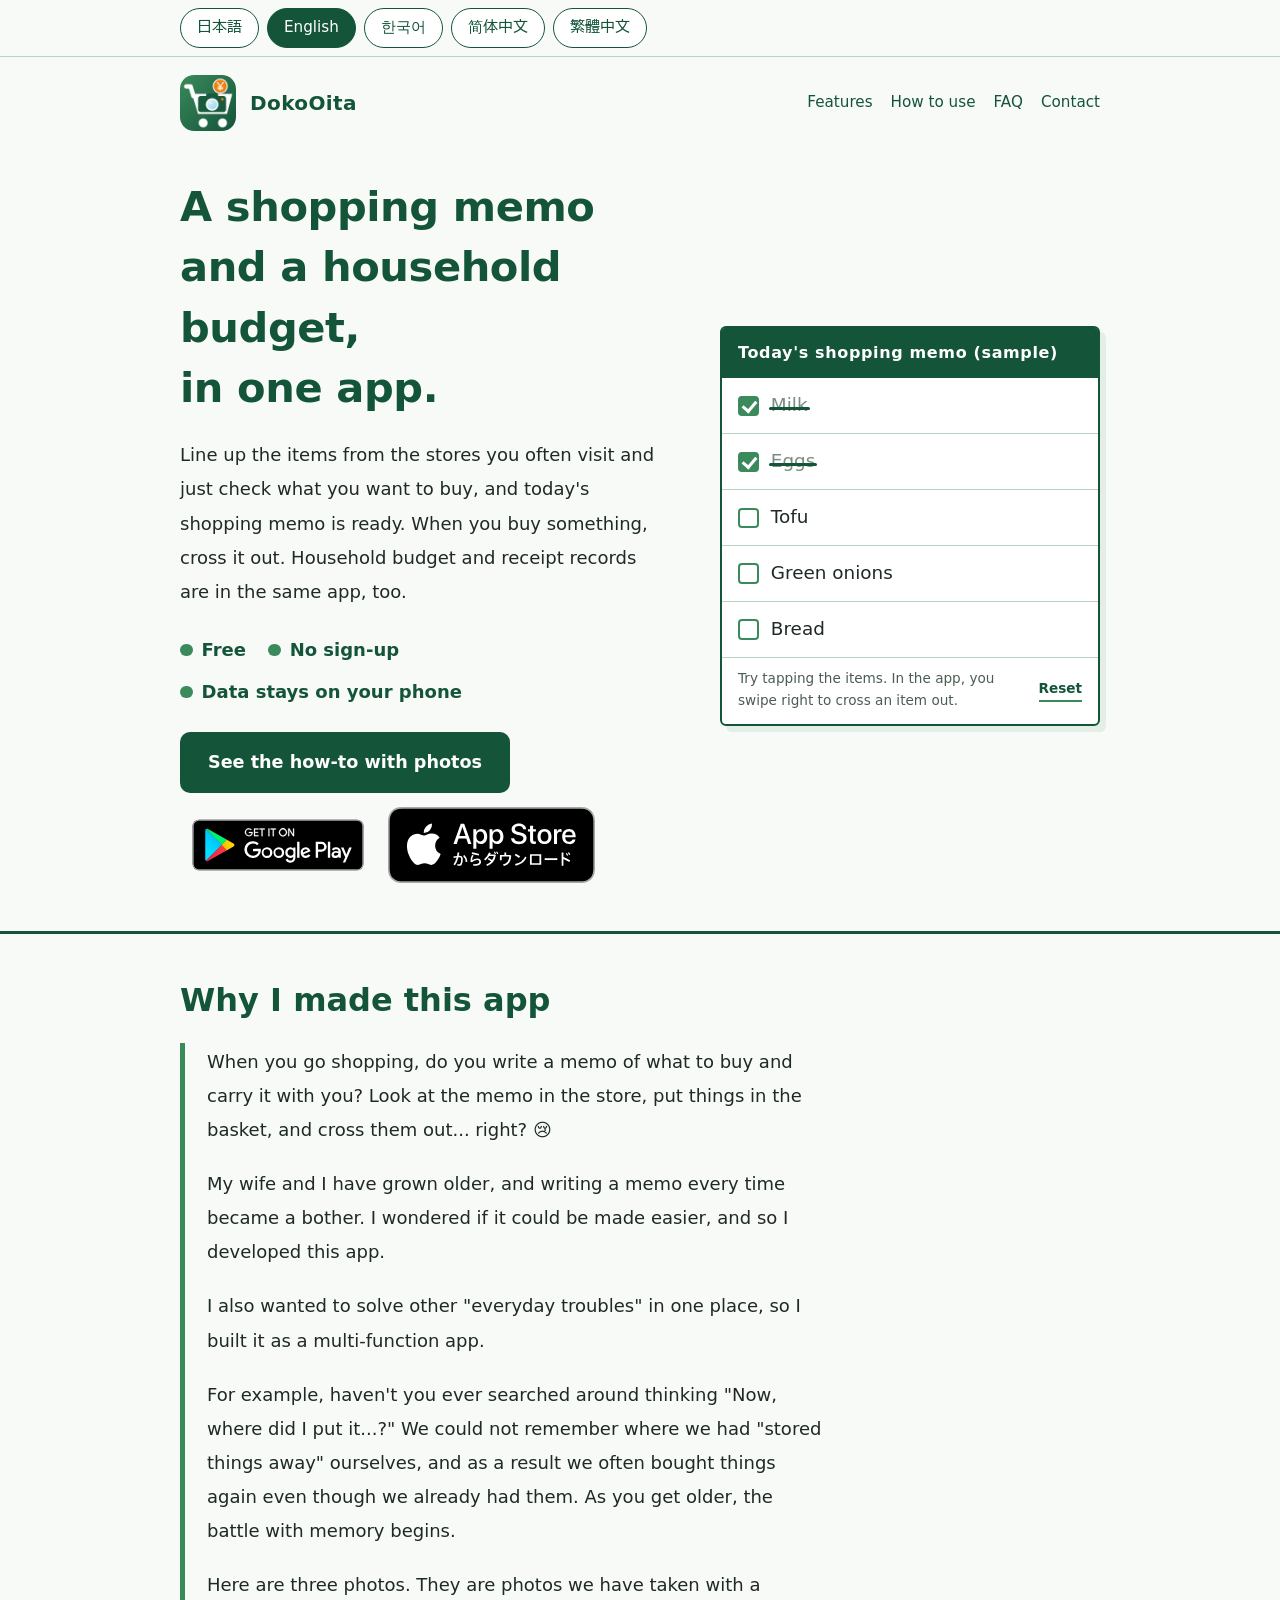
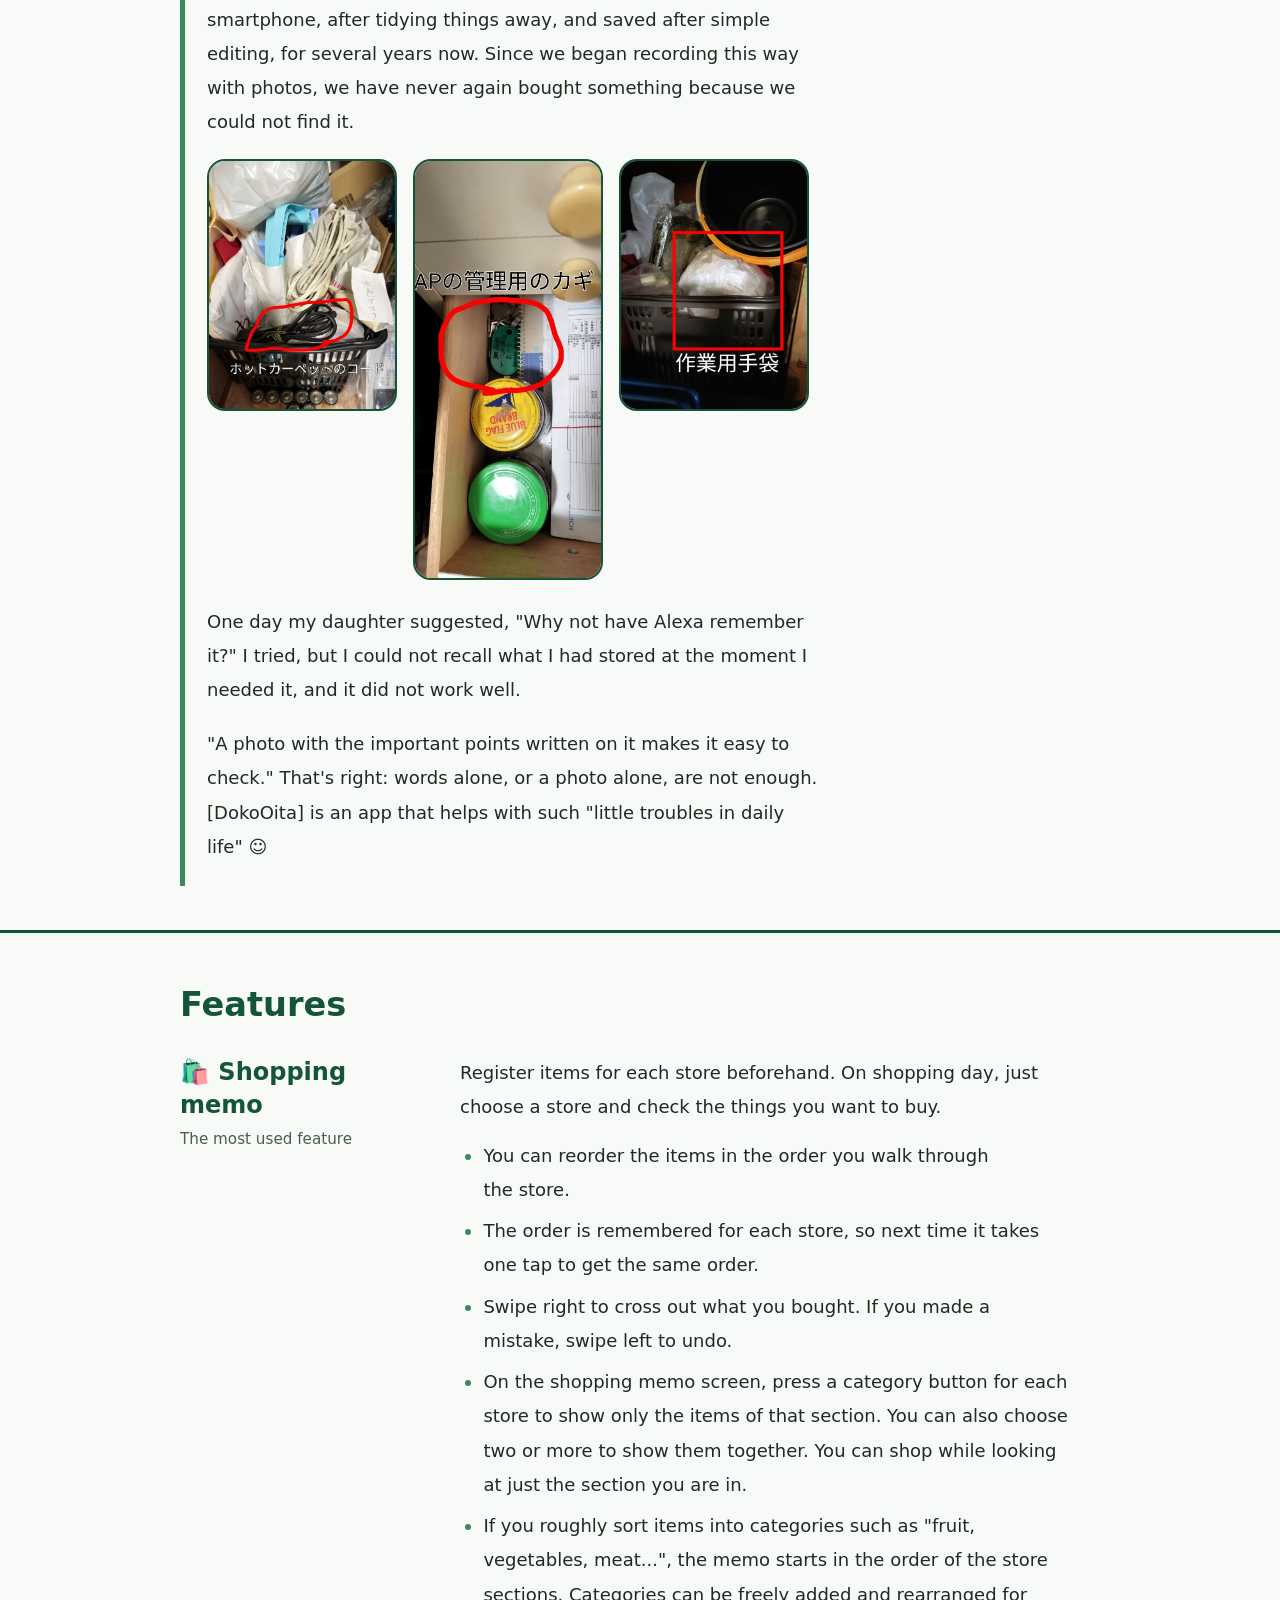
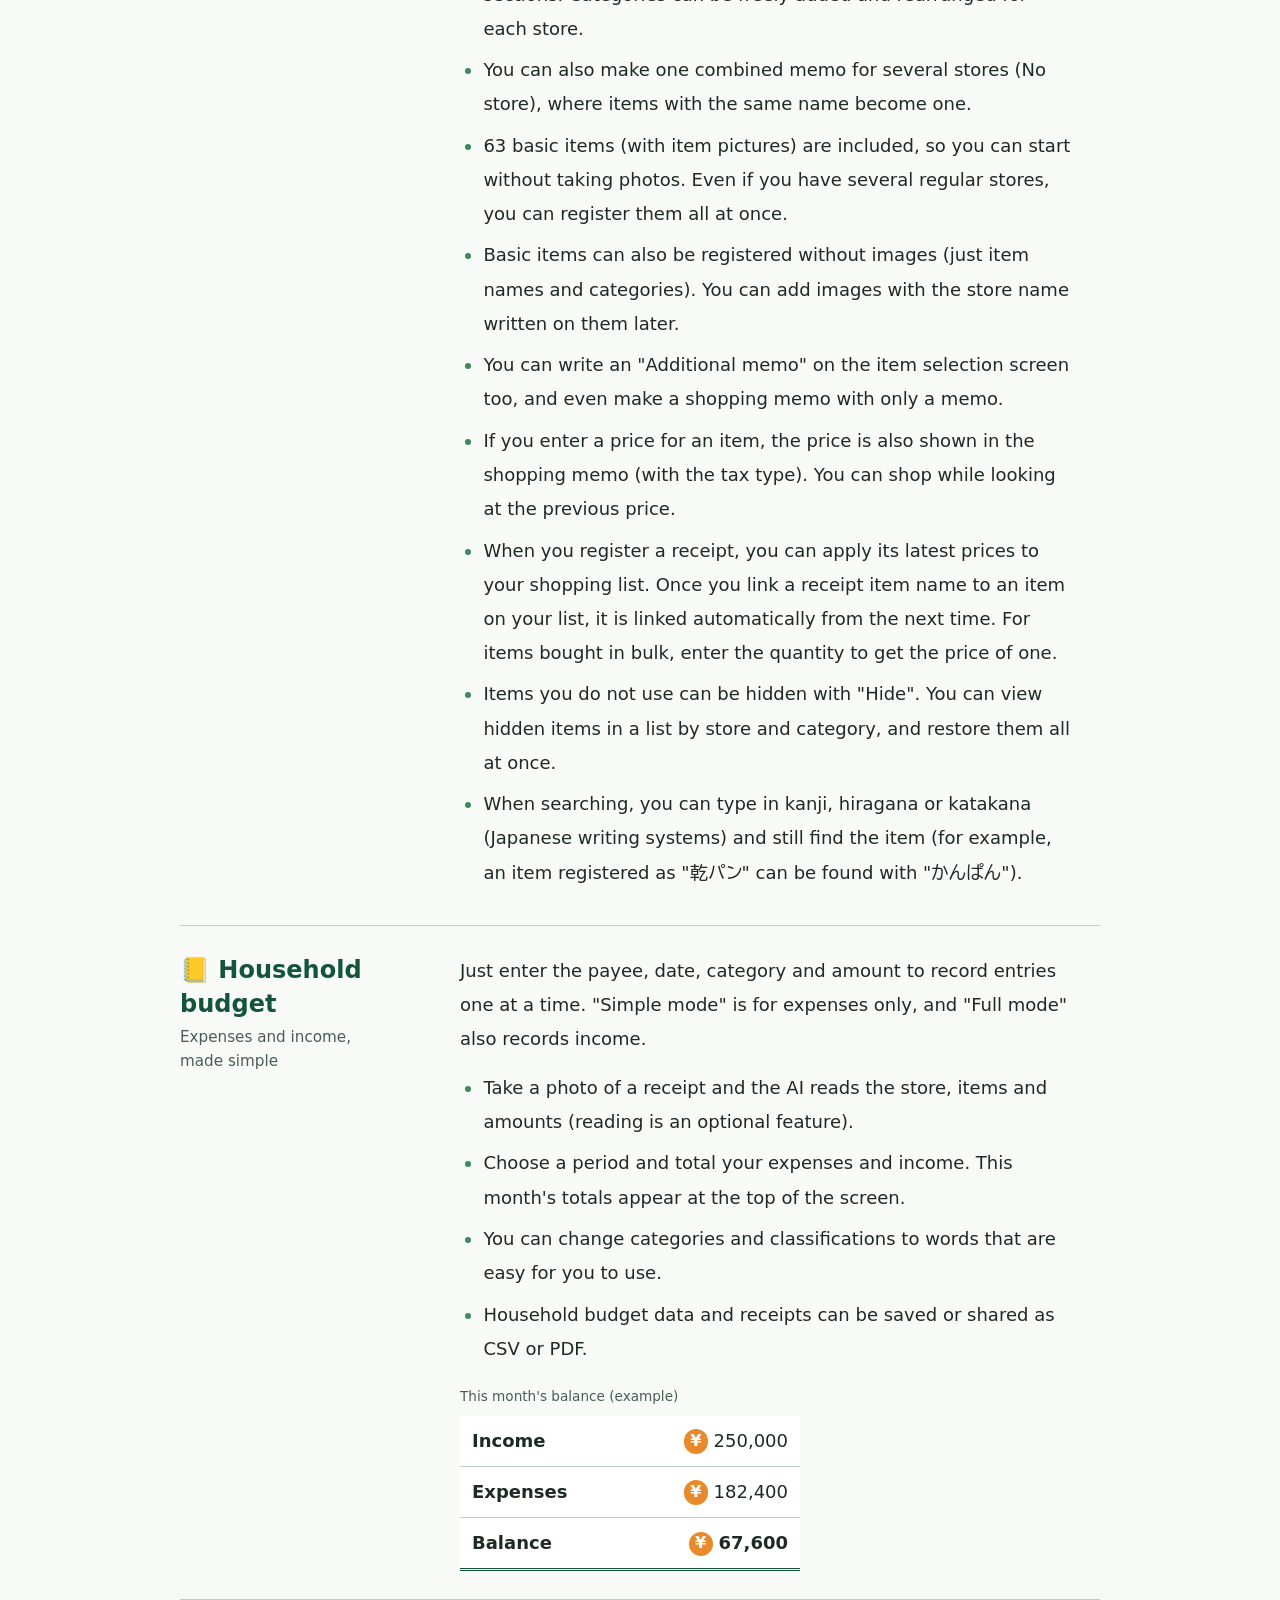
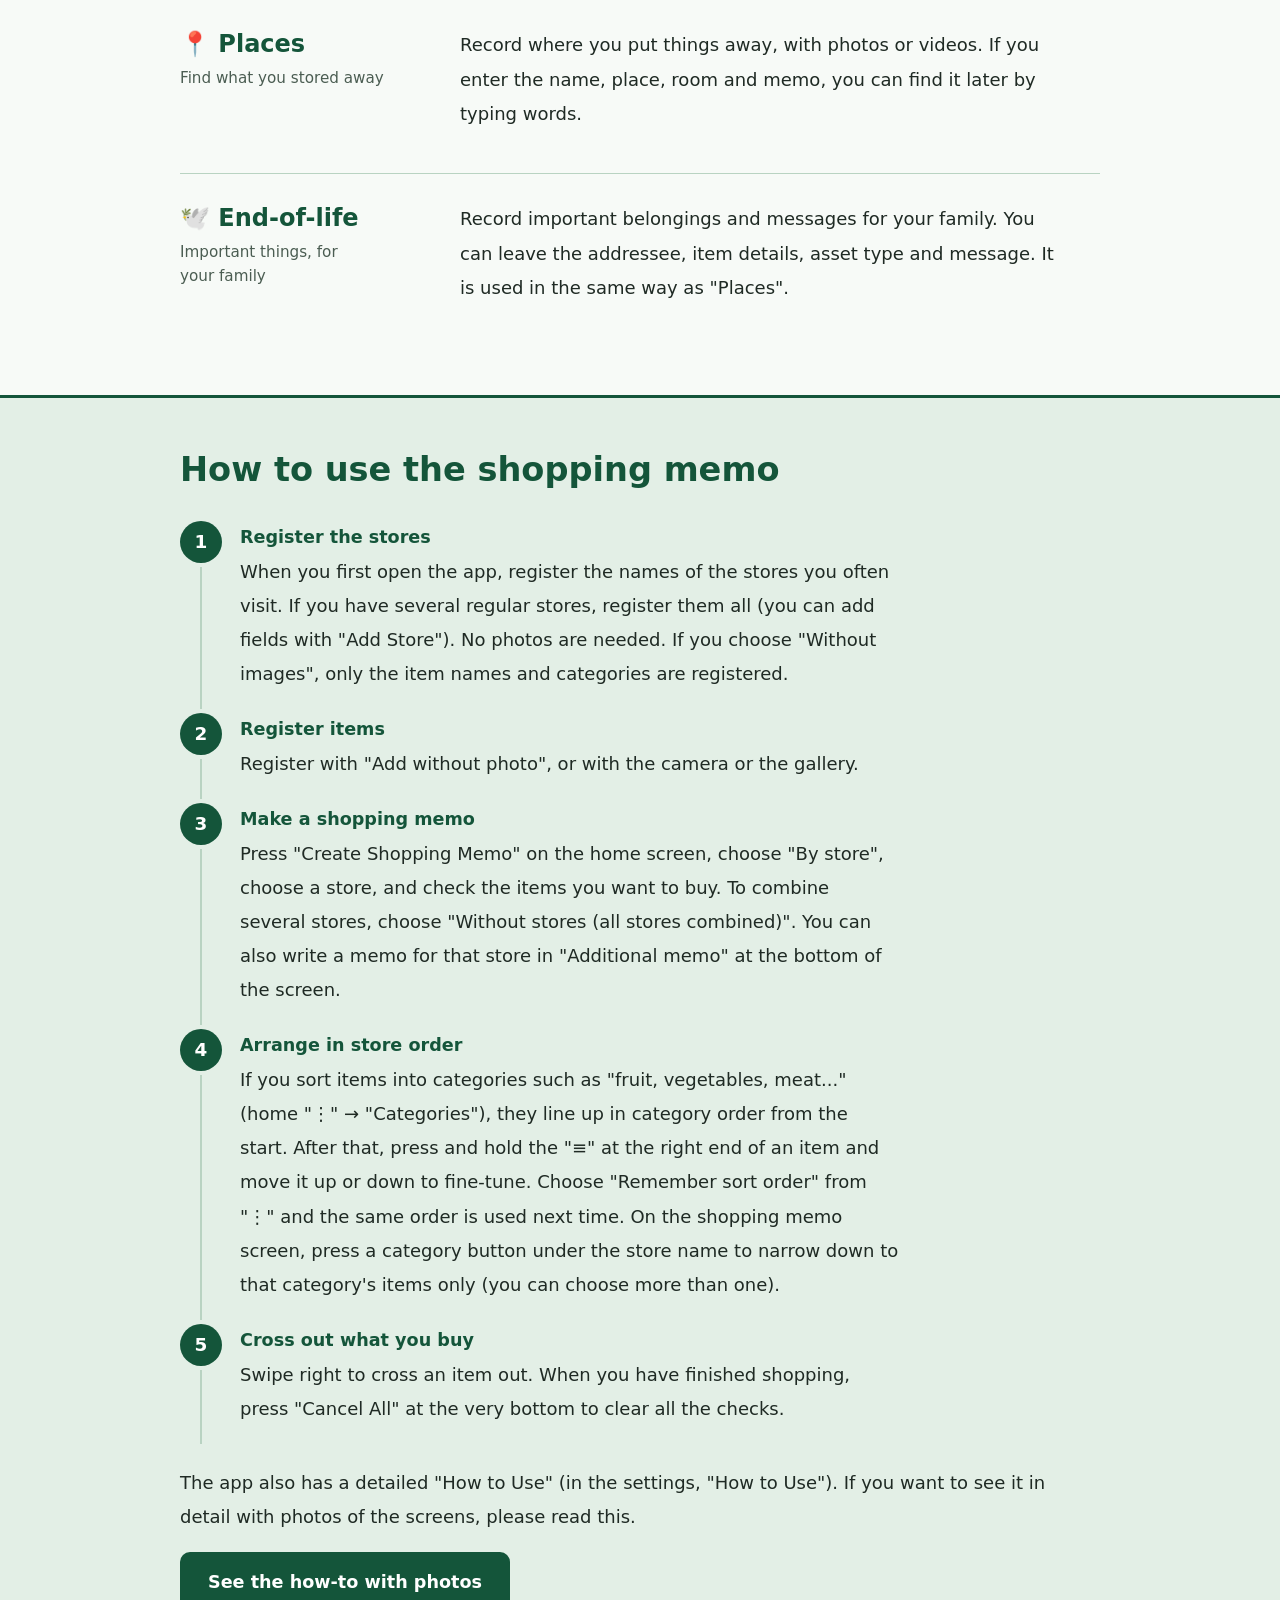
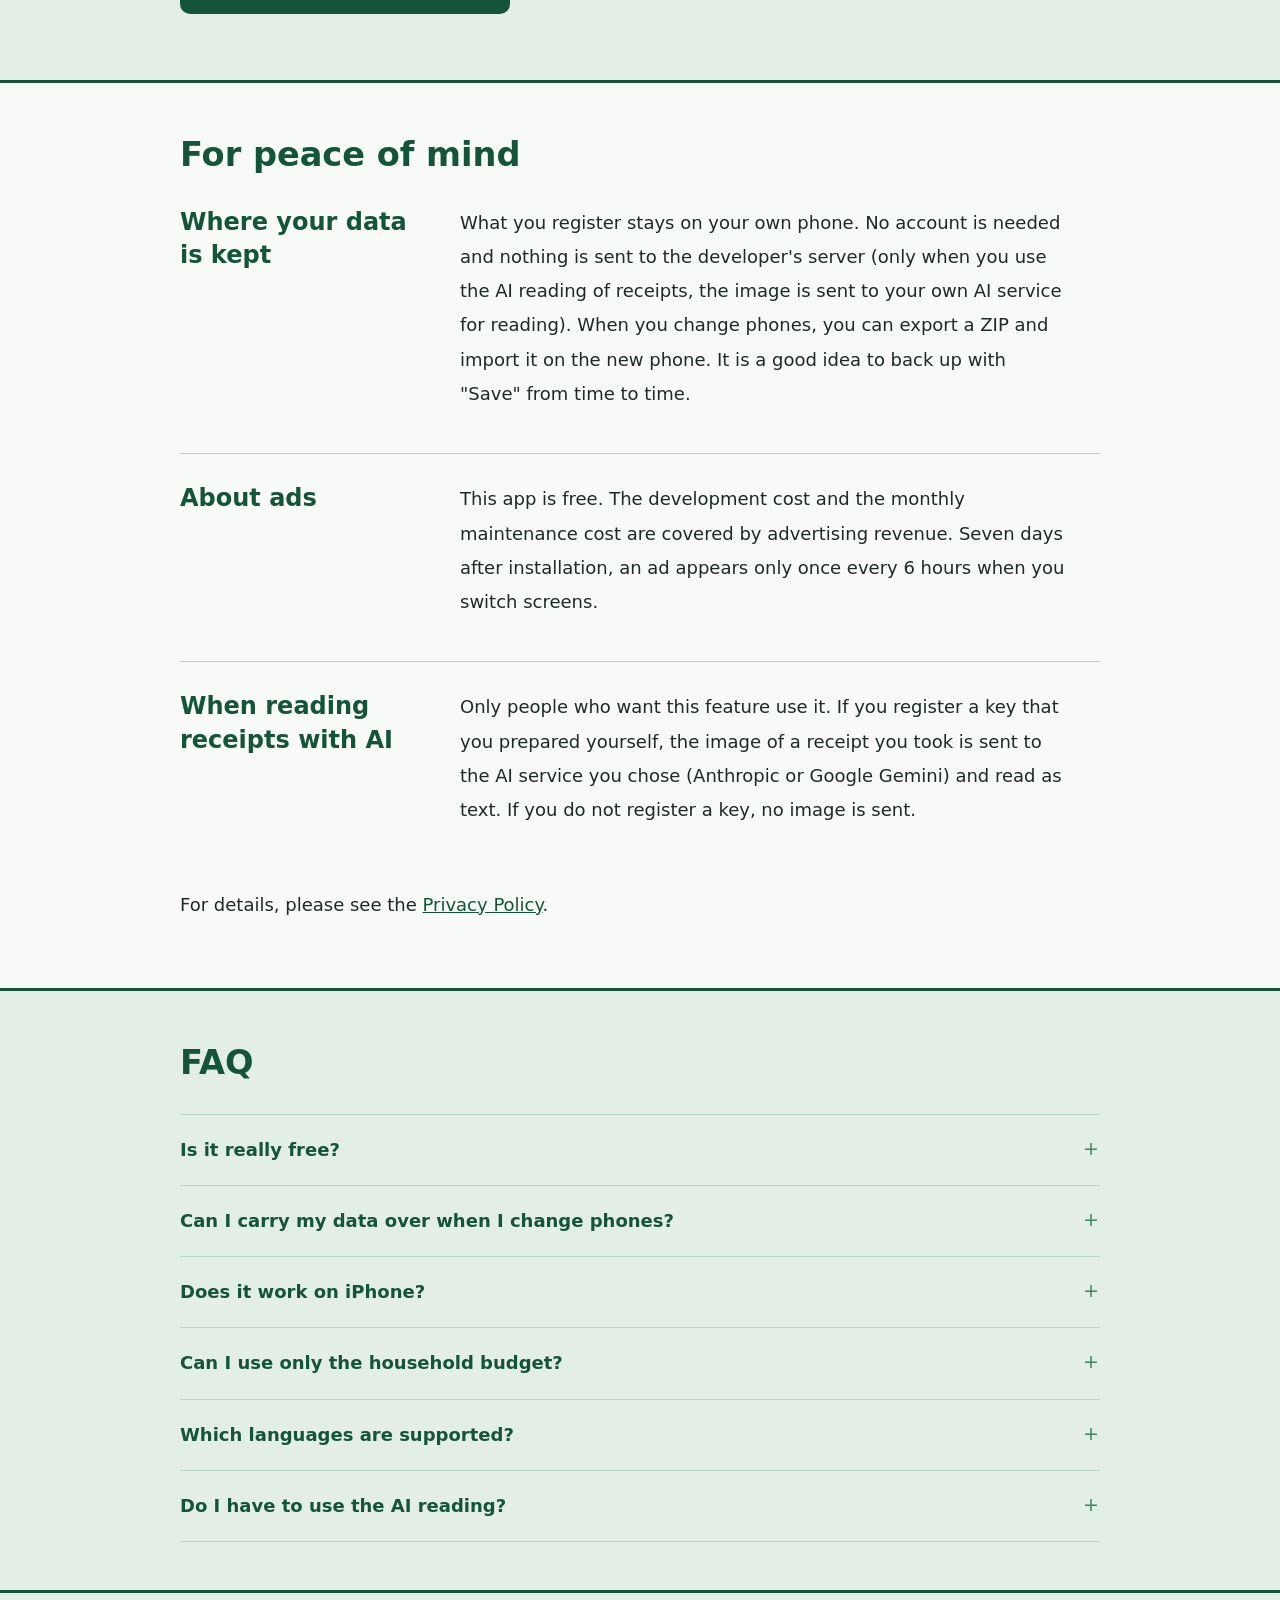
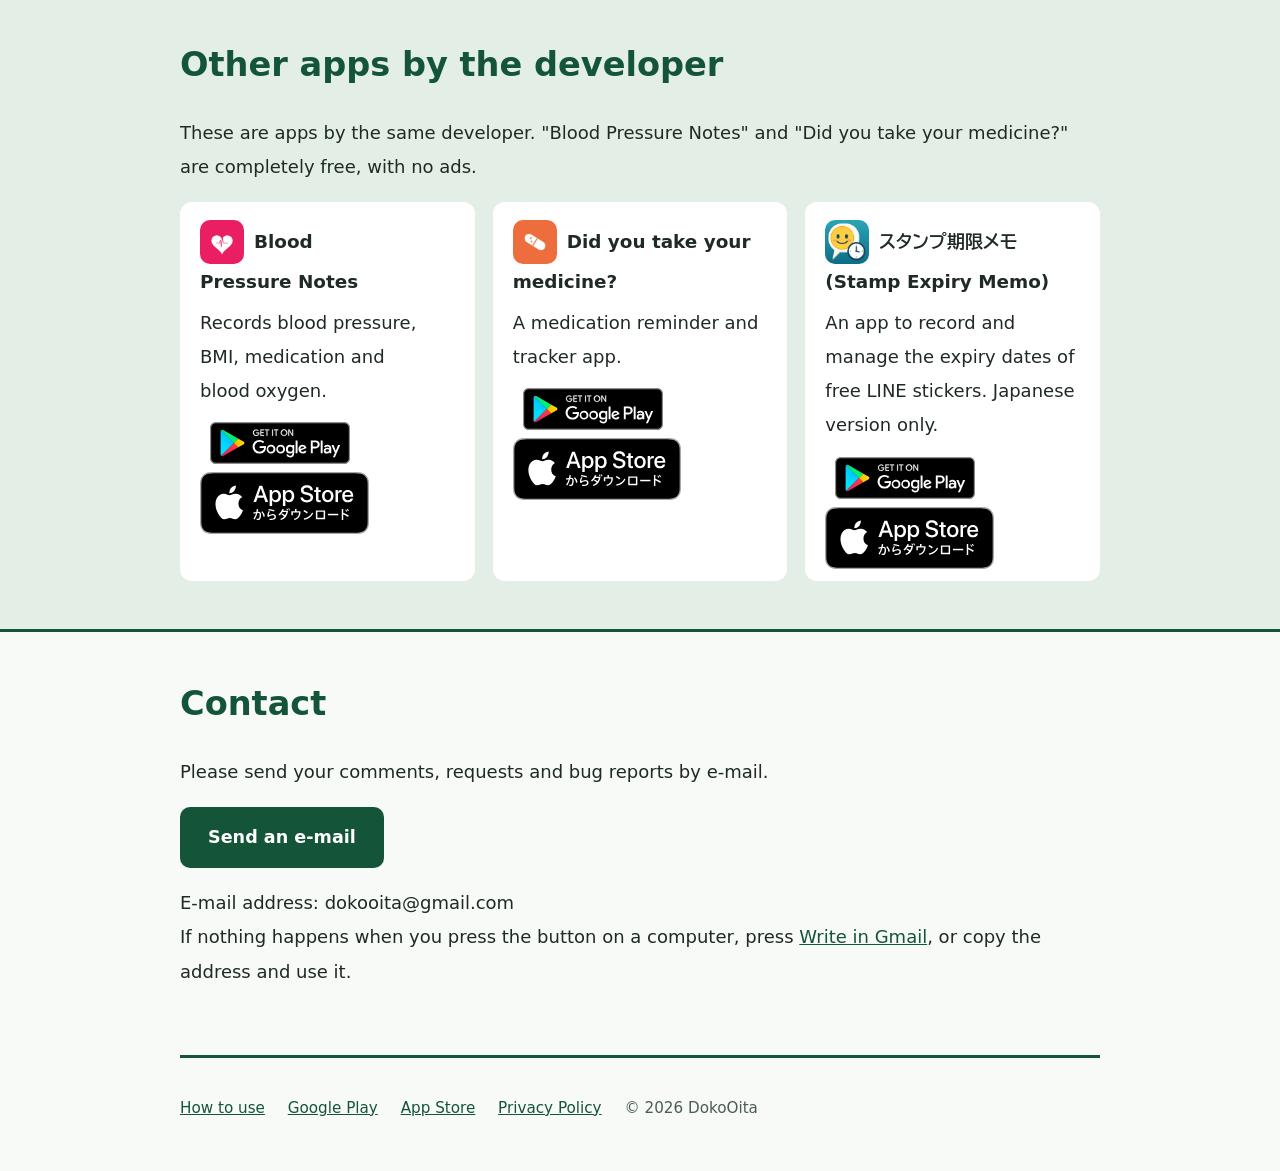
==== commit c67d4467: "Add files via upload" ====
--- a/index.html
+++ b/index.html
@@ -98,6 +98,8 @@
 <li data-l="ja" lang="ja">63品目の基本素材（品物の絵）が入っているので、写真を撮らなくても始められます。行きつけのお店が複数あっても、まとめて登録できます。</li><li data-l="en" lang="en">63 basic items (with item pictures) are included, so you can start without taking photos. Even if you have several regular stores, you can register them all at once.</li><li data-l="ko" lang="ko">63개 품목의 기본 소재(품목 그림)가 들어 있어서 사진을 찍지 않아도 시작할 수 있습니다. 자주 가는 매장이 여러 곳이어도 한꺼번에 등록할 수 있습니다.</li><li data-l="zh-Hans" lang="zh-Hans">内置63种基本素材（商品图片），不用拍照也能开始。即使有多家常去的商店，也可以一次登记。</li><li data-l="zh-Hant" lang="zh-Hant">內建63種基本素材（商品圖片），不用拍照也能開始。即使有多家常去的商店，也可以一次登記。</li>
 <li data-l="ja" lang="ja">基本素材は、画像なしで（品名とカテゴリーだけで）登録することもできます。あとから、店舗名を書き込んだ画像をつけることもできます。</li><li data-l="en" lang="en">Basic items can also be registered without images (just item names and categories). You can add images with the store name written on them later.</li><li data-l="ko" lang="ko">기본 소재는 이미지 없이(품명과 카테고리만) 등록할 수도 있습니다. 나중에 매장명을 적어 넣은 이미지를 붙일 수도 있습니다.</li><li data-l="zh-Hans" lang="zh-Hans">基本素材也可以不带图片（只有品名和分类）登记。之后还能添加写有店铺名的图片。</li><li data-l="zh-Hant" lang="zh-Hant">基本素材也可以不帶圖片（只有品名和分類）登記。之後還能新增寫有店鋪名的圖片。</li>
 <li data-l="ja" lang="ja">品物を選ぶ画面でも「追加メモ」を書けて、メモだけの買い物メモも作れます。</li><li data-l="en" lang="en">You can write an "Additional memo" on the item selection screen too, and even make a shopping memo with only a memo.</li><li data-l="ko" lang="ko">품목을 고르는 화면에서도 "추가 메모"를 쓸 수 있고, 메모만 있는 쇼핑 메모도 만들 수 있습니다.</li><li data-l="zh-Hans" lang="zh-Hans">在选择商品的画面也可以写“附加备注”，还能制作只有备注的购物备忘。</li><li data-l="zh-Hant" lang="zh-Hant">在選擇商品的畫面也可以寫「附加備註」，還能製作只有備註的購物備忘。</li>
+<li data-l="ja" lang="ja">品物に価格を入れておくと、買い物メモにも価格が出ます（内税・外税つき）。前回の価格を見ながら、買い物ができます。</li><li data-l="en" lang="en">If you enter a price for an item, the price is also shown in the shopping memo (with the tax type). You can shop while looking at the previous price.</li><li data-l="ko" lang="ko">품목에 가격을 넣어 두면 쇼핑 메모에도 가격이 표시됩니다(세금 포함/별도 표시). 지난번 가격을 보면서 장을 볼 수 있습니다.</li><li data-l="zh-Hans" lang="zh-Hans">商品填了价格后，购物备忘中也会显示价格（含税/外税一并显示）。可以对照上次的价格购物。</li><li data-l="zh-Hant" lang="zh-Hant">商品填了價格後，購物備忘中也會顯示價格（含稅/外稅一併顯示）。可以對照上次的價格購物。</li>
+<li data-l="ja" lang="ja">レシートを登録すると、そのときの最新の価格を、買い物リストに反映できます。レシートの品名を、リストの品物に結びつけると、次からは自動で結びつきます。まとめて買った品物は、個数を入れると1個の単価になります。</li><li data-l="en" lang="en">When you register a receipt, you can apply its latest prices to your shopping list. Once you link a receipt item name to an item on your list, it is linked automatically from the next time. For items bought in bulk, enter the quantity to get the price of one.</li><li data-l="ko" lang="ko">영수증을 등록하면 그때의 최신 가격을 쇼핑 목록에 반영할 수 있습니다. 영수증의 품명을 목록의 품목에 연결해 두면 다음부터는 자동으로 연결됩니다. 여러 개를 한꺼번에 산 품목은 개수를 넣으면 1개 단가가 됩니다.</li><li data-l="zh-Hans" lang="zh-Hans">登记收据后，可以把当时的最新价格反映到购物清单中。把收据上的品名与清单中的商品关联后，下次起会自动关联。一次买了多个的商品，输入数量即可得到单价。</li><li data-l="zh-Hant" lang="zh-Hant">登錄收據後，可以把當時的最新價格反映到購物清單中。把收據上的品名與清單中的商品關聯後，下次起會自動關聯。一次買了多個的商品，輸入數量即可得到單價。</li>
 <li data-l="ja" lang="ja">使わない品物は「非表示」で隠せます。隠した品物は、お店ごと・カテゴリーごとの一覧で見たり、まとめて戻したりできます。</li><li data-l="en" lang="en">Items you do not use can be hidden with "Hide". You can view hidden items in a list by store and category, and restore them all at once.</li><li data-l="ko" lang="ko">쓰지 않는 품목은 "숨기기"로 숨길 수 있습니다. 숨긴 품목은 매장별・카테고리별 목록으로 보거나 한꺼번에 되돌릴 수 있습니다.</li><li data-l="zh-Hans" lang="zh-Hans">不用的商品可以用“隐藏”隐藏起来。隐藏的商品可以按商店、分类的列表查看，也可以一次性恢复。</li><li data-l="zh-Hant" lang="zh-Hant">不用的商品可以用「隱藏」隱藏起來。隱藏的商品可以按商店、分類的列表檢視，也可以一次性恢復。</li>
 <li data-l="ja" lang="ja">探すときは、漢字・ひらがな・カタカナのどれで書いても見つかります（例：「乾パン」で登録した品物を、「かんぱん」で探せます）。</li><li data-l="en" lang="en">When searching, you can type in kanji, hiragana or katakana (Japanese writing systems) and still find the item (for example, an item registered as "乾パン" can be found with "かんぱん").</li><li data-l="ko" lang="ko">찾을 때는 한자・히라가나・가타카나 어느 쪽으로 써도 찾을 수 있습니다(예: "乾パン"이라고 등록한 품목을 "かんぱん"이라고 써서 찾을 수 있습니다).</li><li data-l="zh-Hans" lang="zh-Hans">查找时，用汉字、平假名、片假名哪种写法都能找到（例如：登记为“乾パン”的商品，可以用“かんぱん”找到）。</li><li data-l="zh-Hant" lang="zh-Hant">搜尋時，用漢字、平假名、片假名哪種寫法都能找到（例如：登記為「乾パン」的商品，可以用「かんぱん」找到）。</li>
 </ul>
@@ -182,7 +184,7 @@
 </details>
 <details>
 <summary><span data-l="ja" lang="ja">機種変更のとき、データは引き継げますか？</span><span data-l="en" lang="en">Can I carry my data over when I change phones?</span><span data-l="ko" lang="ko">기기를 바꿀 때 데이터를 옮길 수 있나요?</span><span data-l="zh-Hans" lang="zh-Hans">更换手机时，数据可以转移吗？</span><span data-l="zh-Hant" lang="zh-Hant">更換手機時，資料可以轉移嗎？</span></summary>
-<p data-l="ja" lang="ja">引き継げます。設定の「データ出力」で「ZIPエクスポート（画像込み）」を行い、新しいスマホで「ZIPインポート」をしてください。買い物メモの並び順も引き継がれます。動画もZIPに入ります（そのぶん、ファイルが大きくなります）。</p><p data-l="en" lang="en">Yes. In the settings, use "Data Export" and "ZIP Export (with images)", then run "ZIP Import" on the new phone. The order of your shopping memo is carried over too. Videos are also included in the ZIP (so the file becomes larger).</p><p data-l="ko" lang="ko">옮길 수 있습니다. 설정의 "데이터 내보내기"에서 "ZIP 내보내기 (이미지 포함)"을 실행하고, 새 휴대폰에서 "ZIP 가져오기"를 해 주세요. 쇼핑 메모의 정렬 순서도 옮겨집니다. 동영상도 ZIP에 들어갑니다(그만큼 파일이 커집니다).</p><p data-l="zh-Hans" lang="zh-Hans">可以。在设置的“数据导出”里执行“ZIP导出（含图片）”，然后在新手机上执行“ZIP导入”。购物备忘的排列顺序也会一并转移。视频也包含在ZIP里（文件也会相应变大）。</p><p data-l="zh-Hant" lang="zh-Hant">可以。在設定的「資料導出」裡執行「ZIP匯出（含圖片）」，然後在新手機上執行「ZIP匯入」。購物備忘的排列順序也會一併轉移。影片也包含在ZIP裡（檔案也會相應變大）。</p>
+<p data-l="ja" lang="ja">引き継げます。設定の「データ出力」で「ZIPエクスポート（画像込み）」を行い、新しいスマホで「ZIPインポート」をしてください。買い物メモの並び順と、レシートとの結びつけの記憶も引き継がれます。動画もZIPに入ります（そのぶん、ファイルが大きくなります）。</p><p data-l="en" lang="en">Yes. In the settings, use "Data Export" and "ZIP Export (with images)", then run "ZIP Import" on the new phone. The order of your shopping memo and the remembered receipt links are carried over too. Videos are also included in the ZIP (so the file becomes larger).</p><p data-l="ko" lang="ko">옮길 수 있습니다. 설정의 "데이터 내보내기"에서 "ZIP 내보내기 (이미지 포함)"을 실행하고, 새 휴대폰에서 "ZIP 가져오기"를 해 주세요. 쇼핑 메모의 정렬 순서와 영수증 연결 기억도 옮겨집니다. 동영상도 ZIP에 들어갑니다(그만큼 파일이 커집니다).</p><p data-l="zh-Hans" lang="zh-Hans">可以。在设置的“数据导出”里执行“ZIP导出（含图片）”，然后在新手机上执行“ZIP导入”。购物备忘的排列顺序和收据关联记忆也会一并转移。视频也包含在ZIP里（文件也会相应变大）。</p><p data-l="zh-Hant" lang="zh-Hant">可以。在設定的「資料導出」裡執行「ZIP匯出（含圖片）」，然後在新手機上執行「ZIP匯入」。購物備忘的排列順序和收據關聯記憶也會一併轉移。影片也包含在ZIP裡（檔案也會相應變大）。</p>
 </details>
 <details>
 <summary><span data-l="ja" lang="ja">iPhoneでも使えますか？</span><span data-l="en" lang="en">Does it work on iPhone?</span><span data-l="ko" lang="ko">iPhone에서도 사용할 수 있나요?</span><span data-l="zh-Hans" lang="zh-Hans">iPhone 也能用吗？</span><span data-l="zh-Hant" lang="zh-Hant">iPhone 也能用嗎？</span></summary>
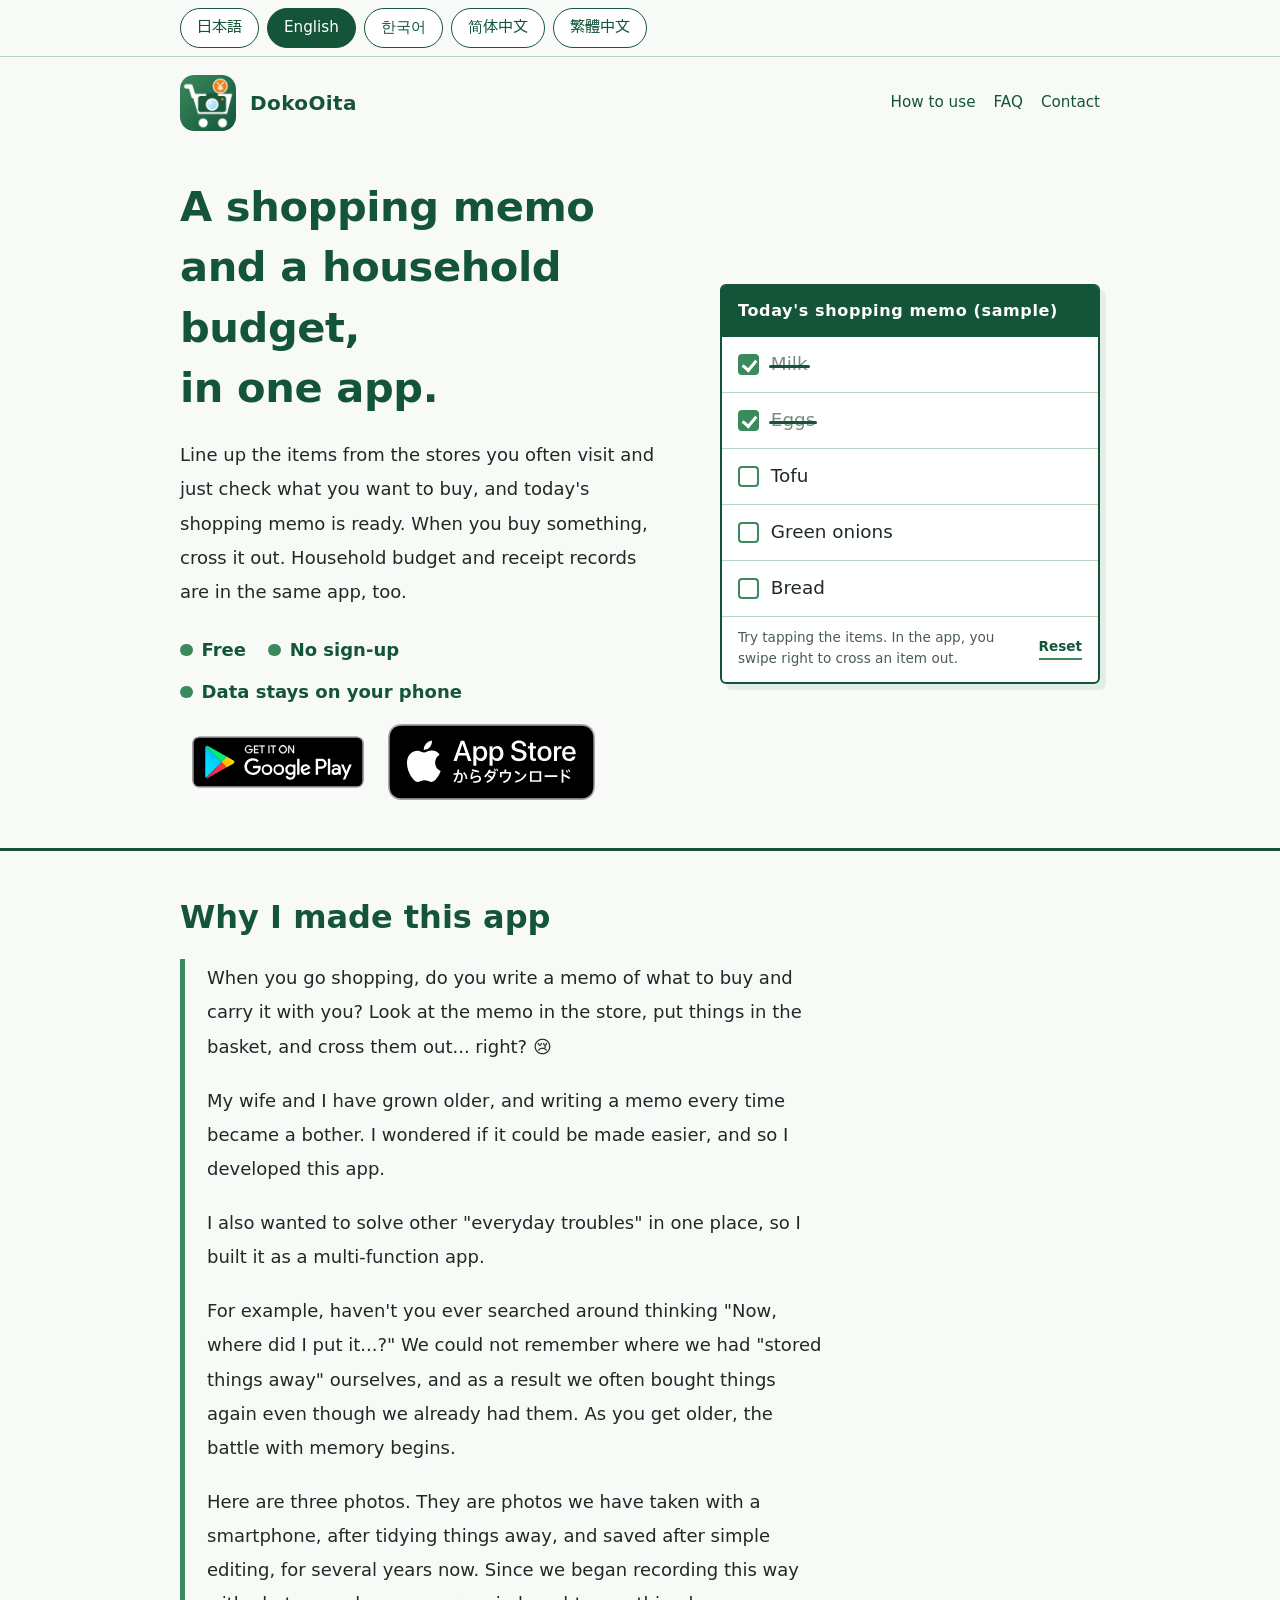
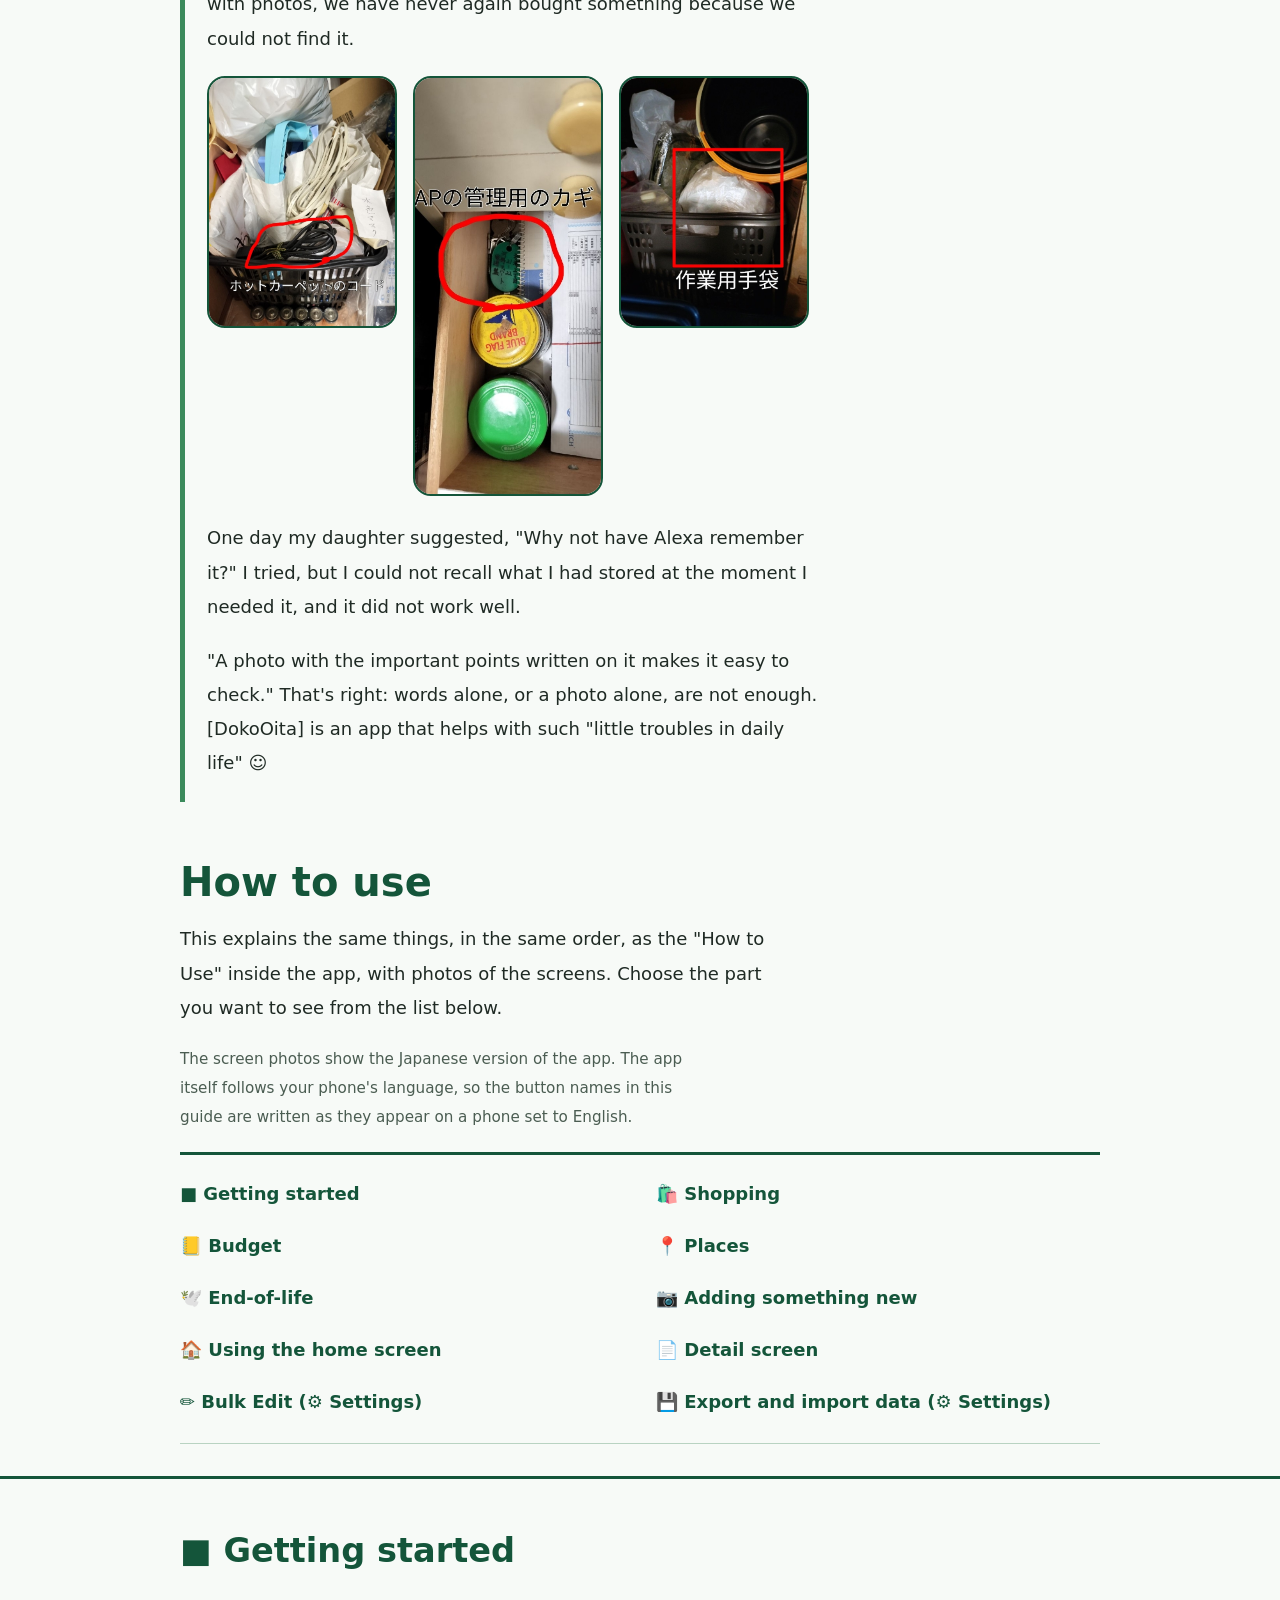
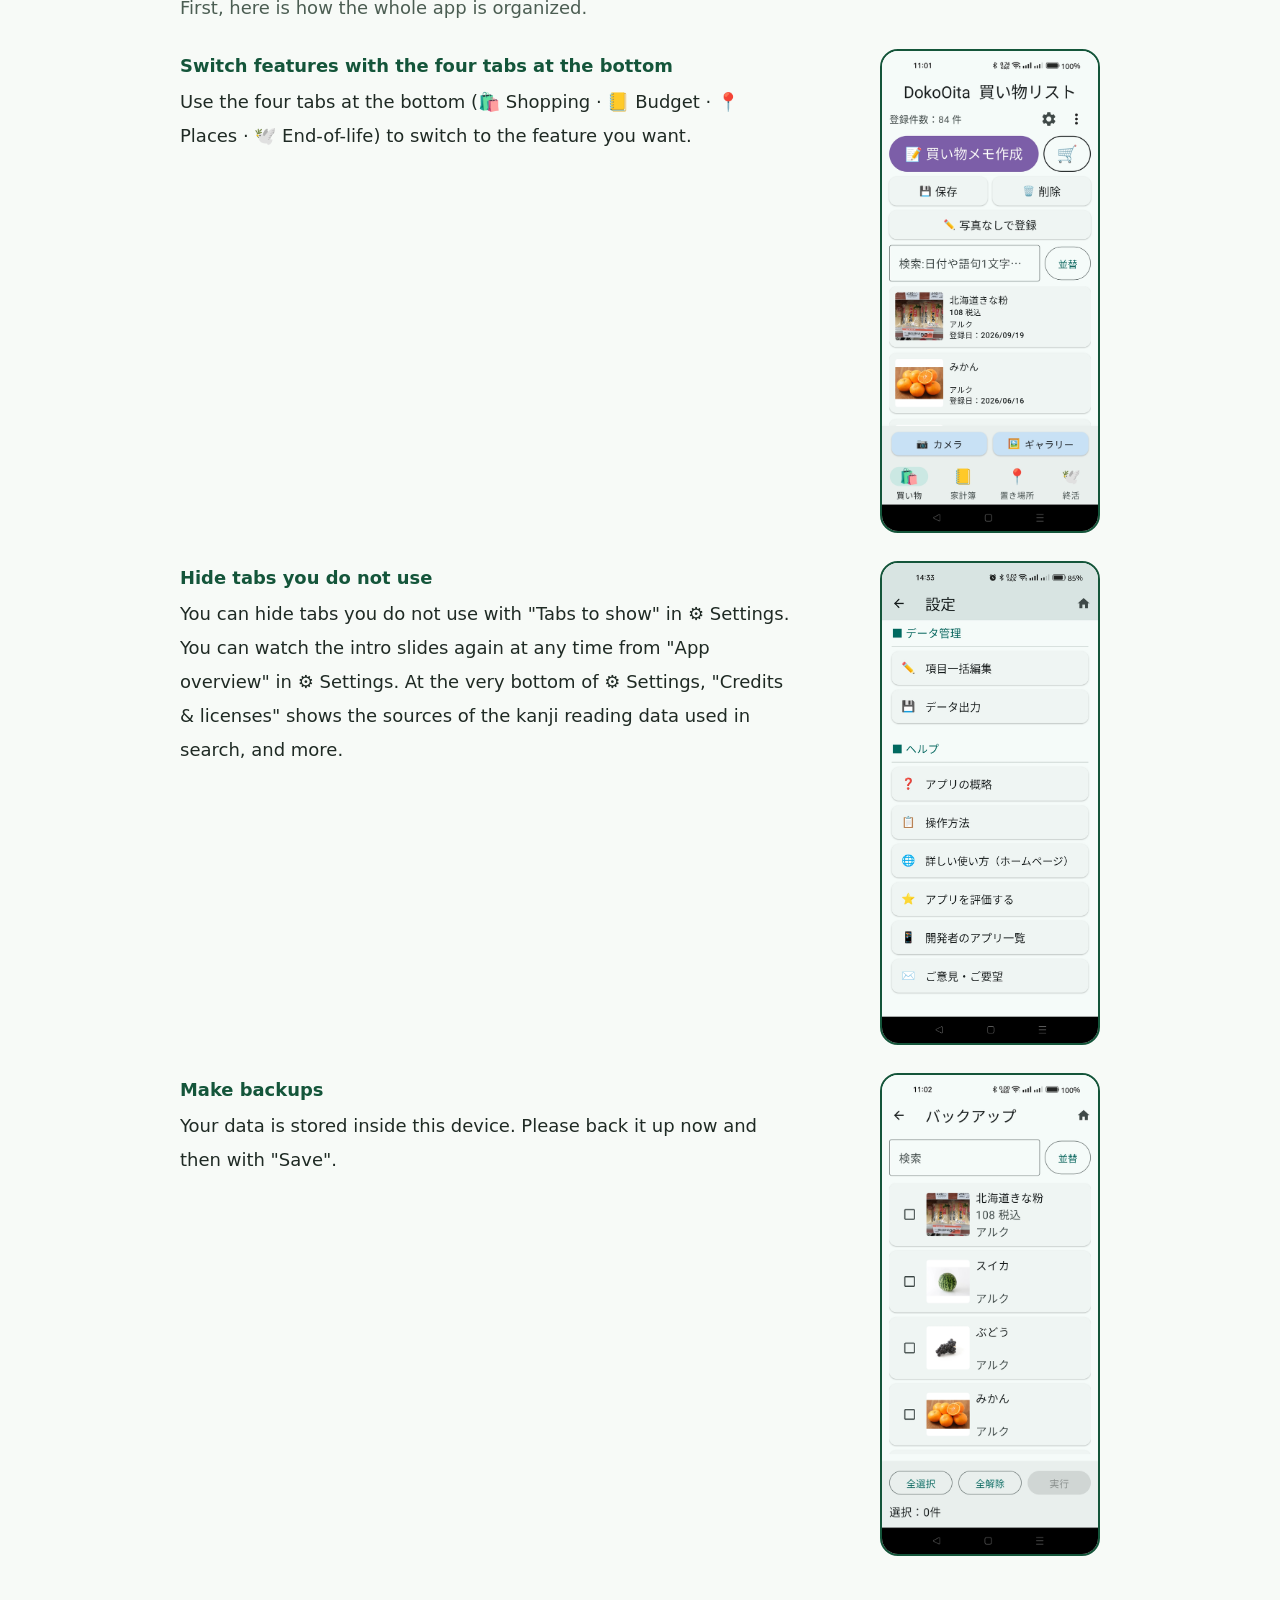
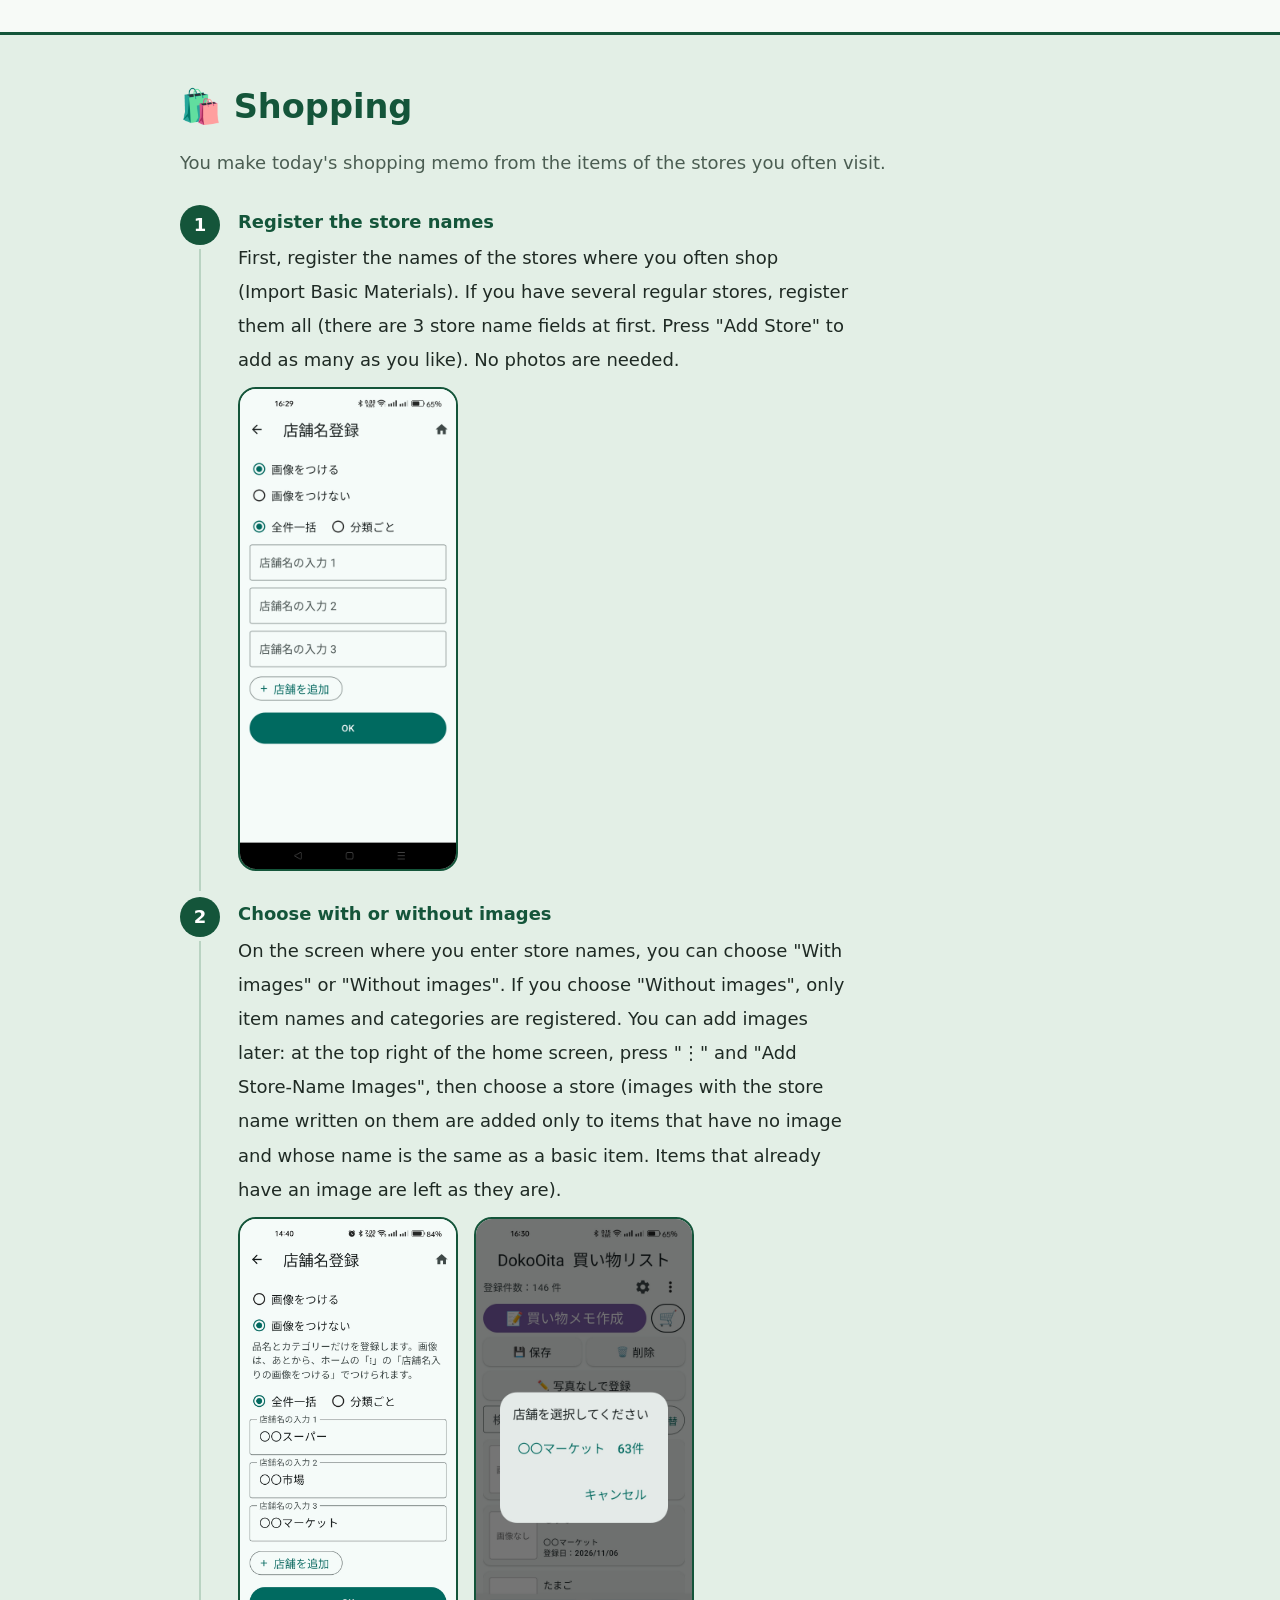
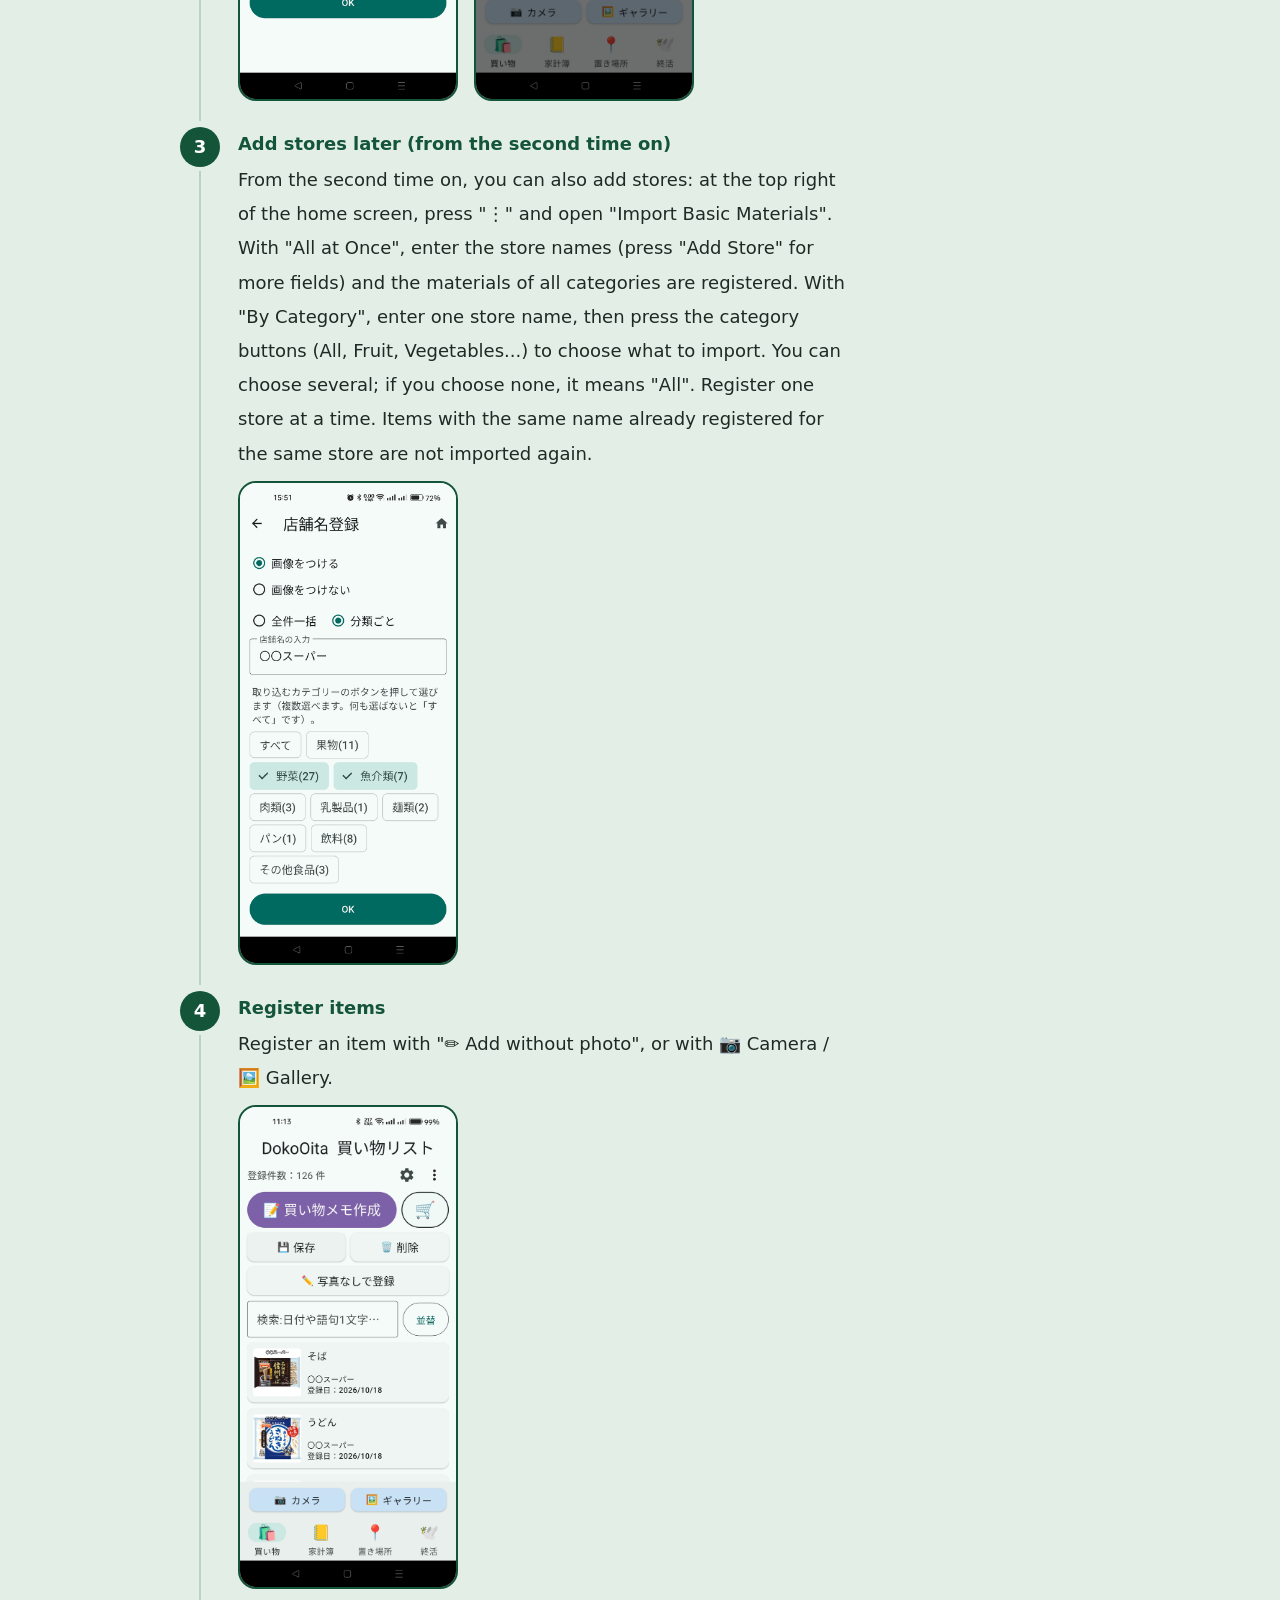
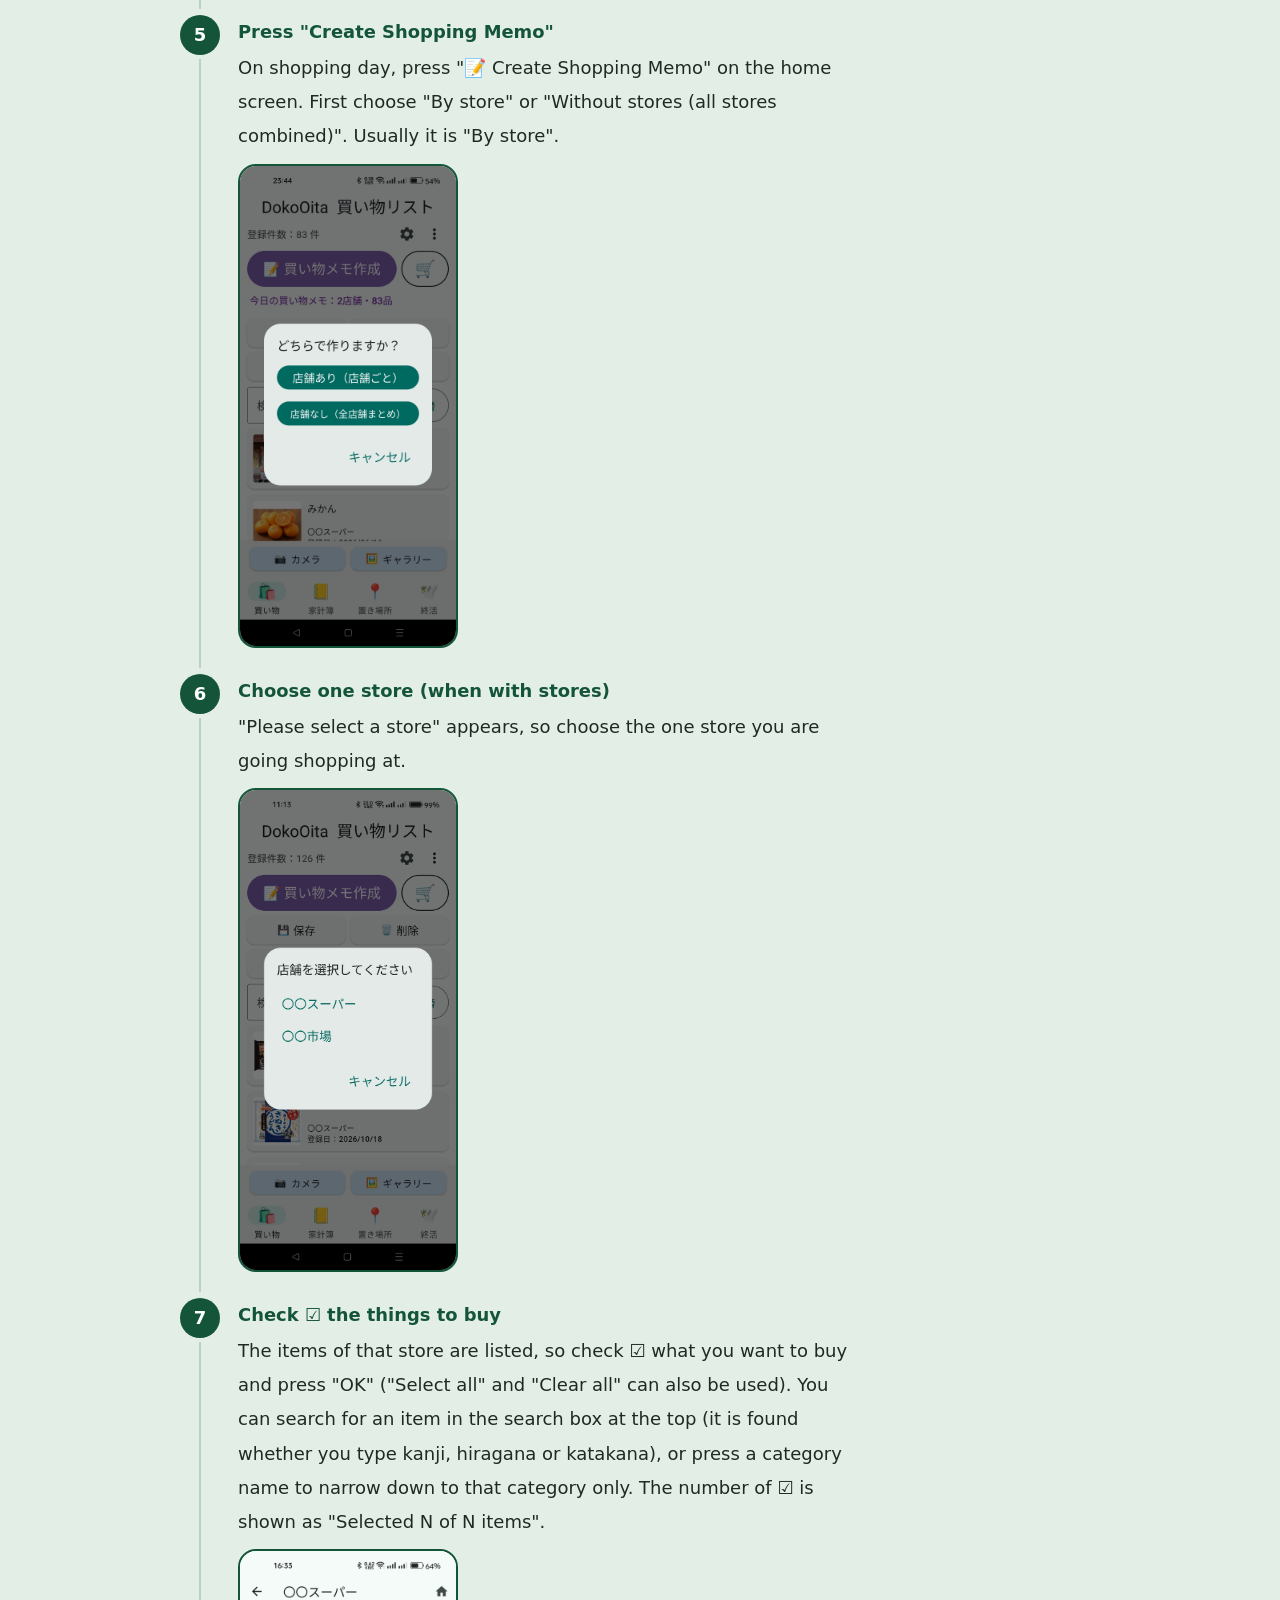
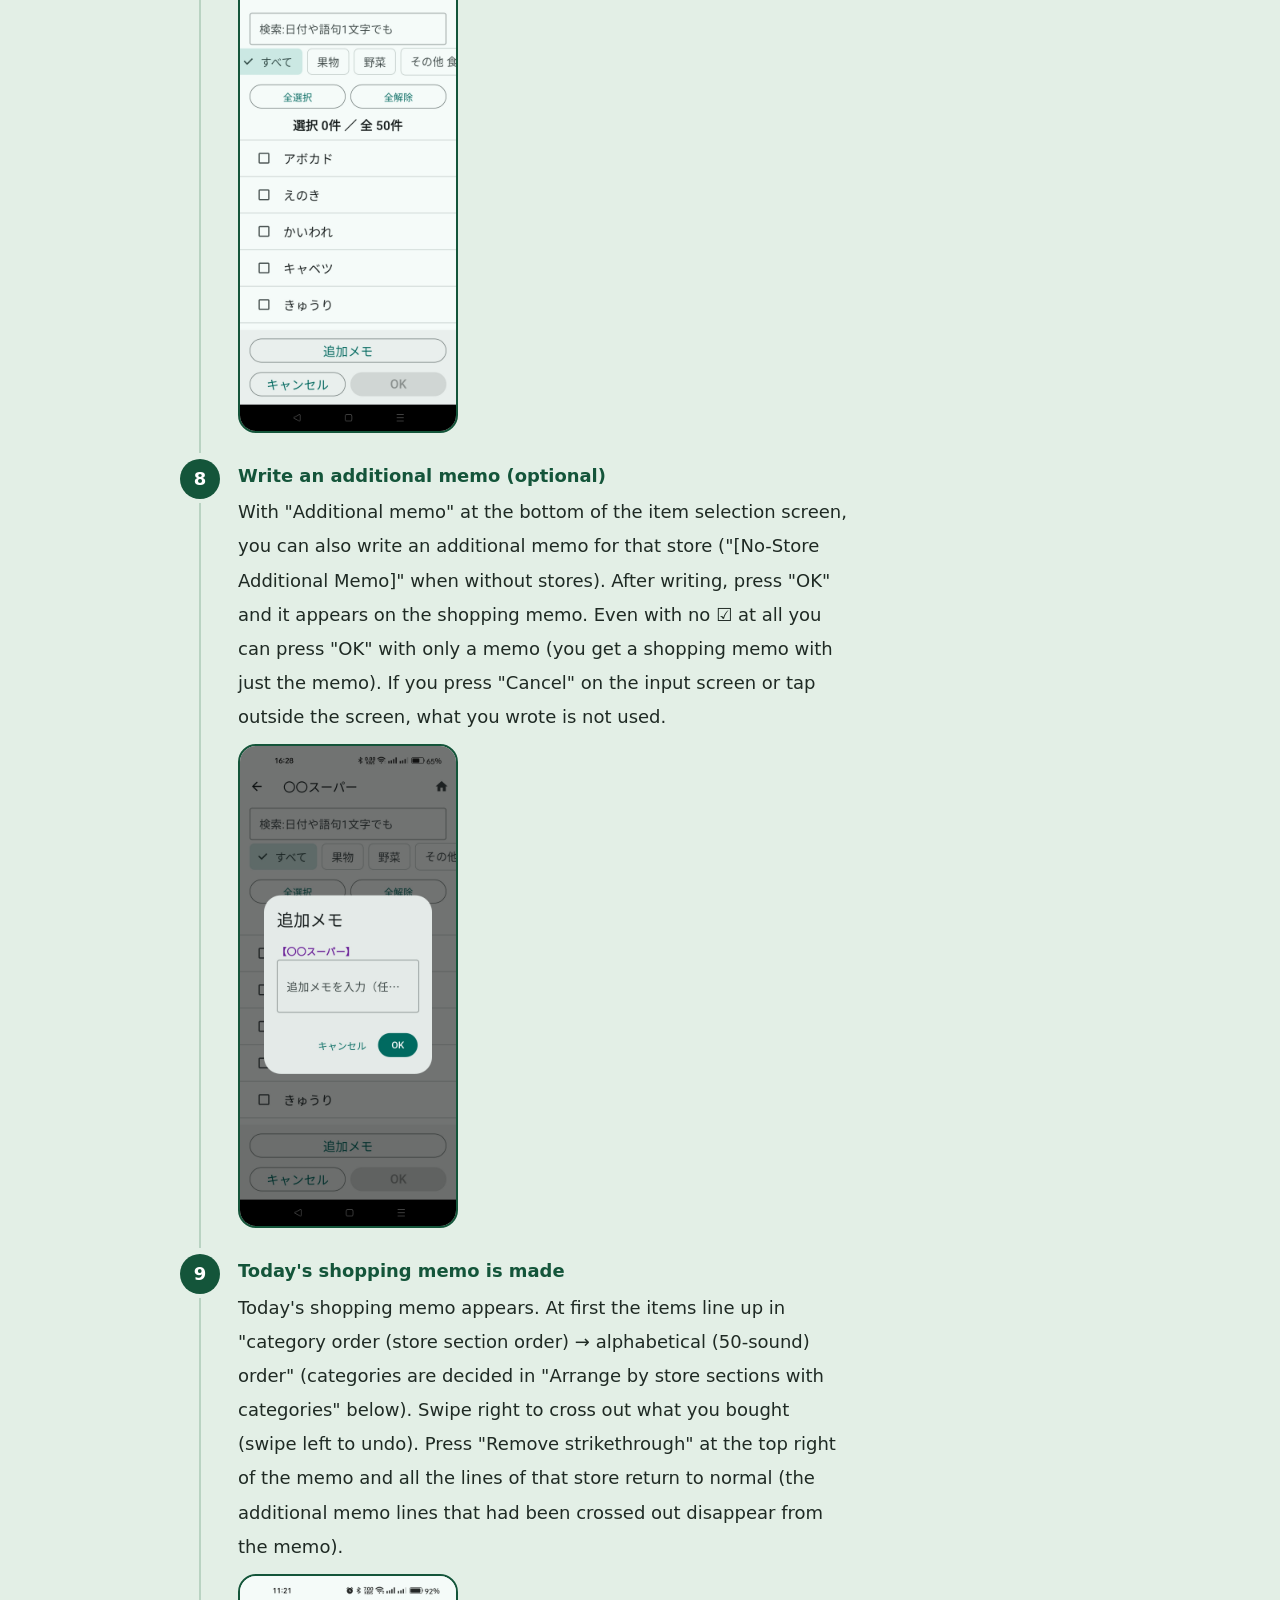
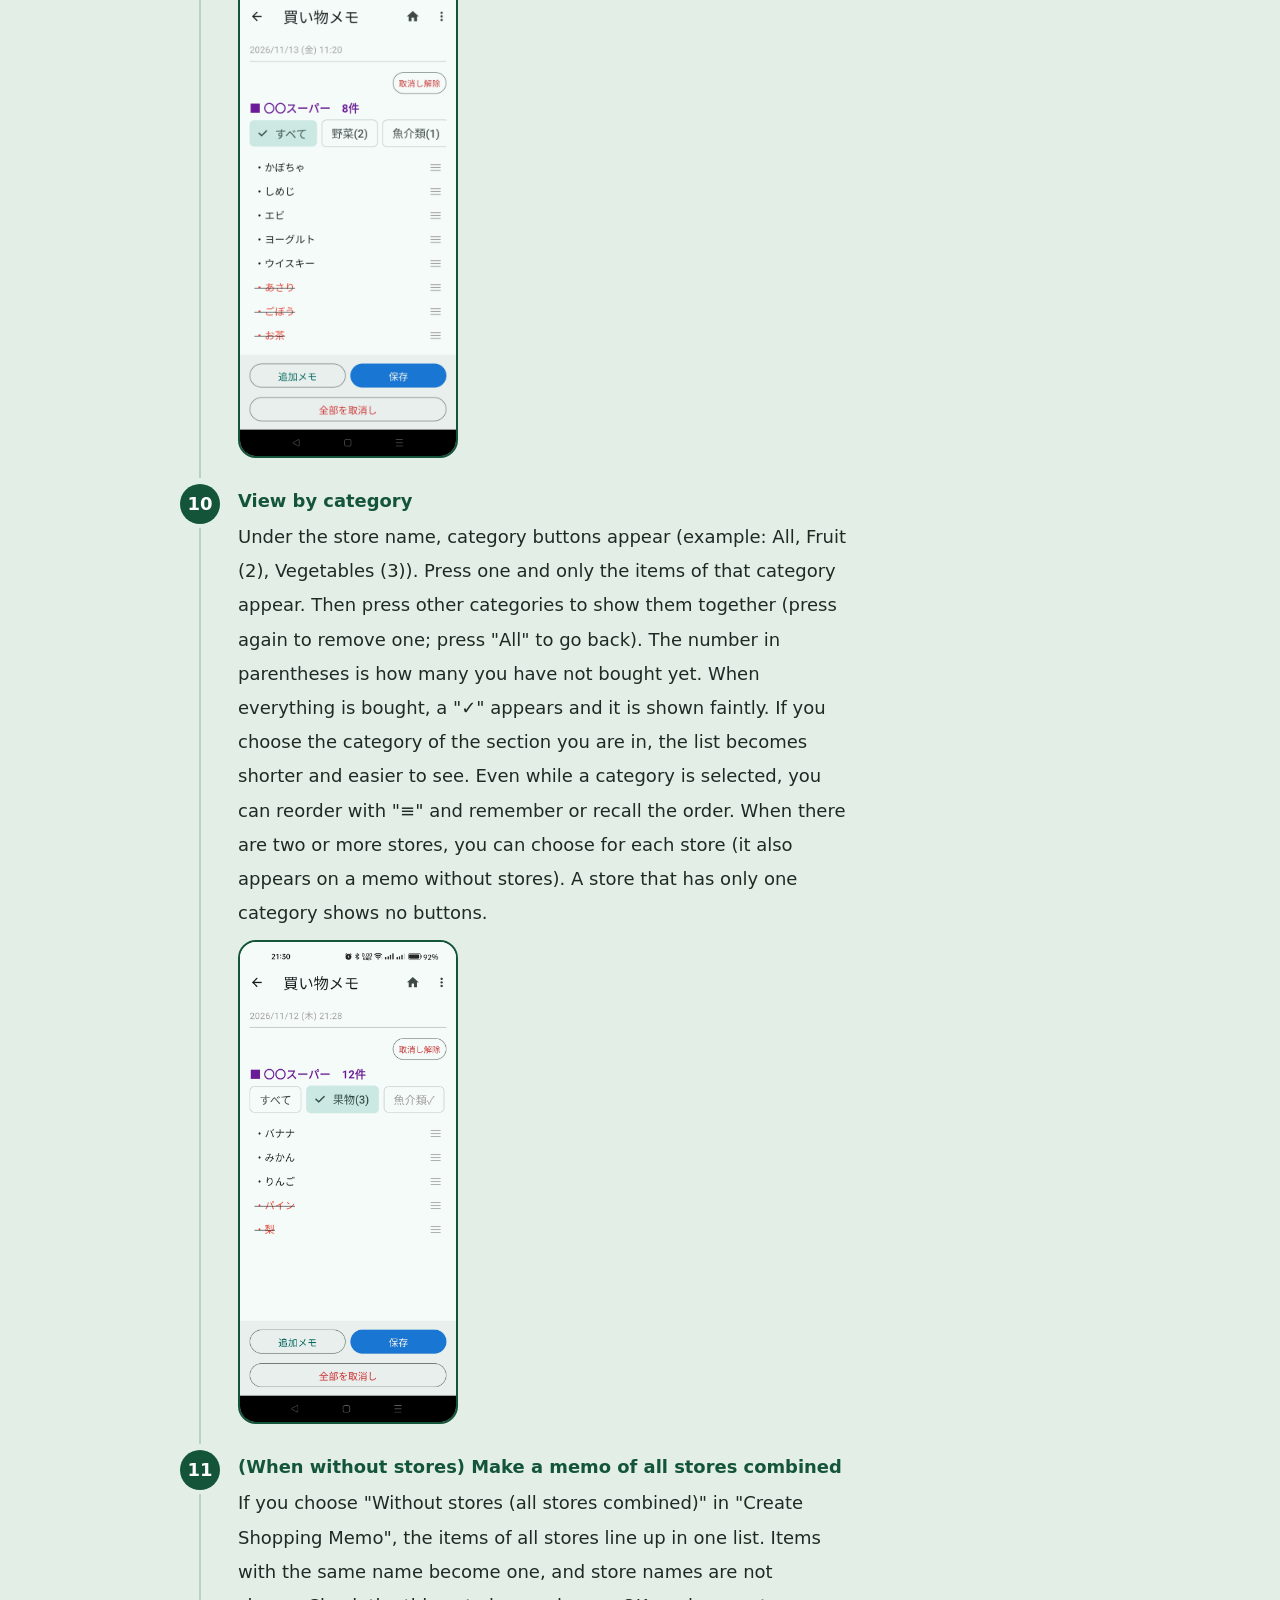
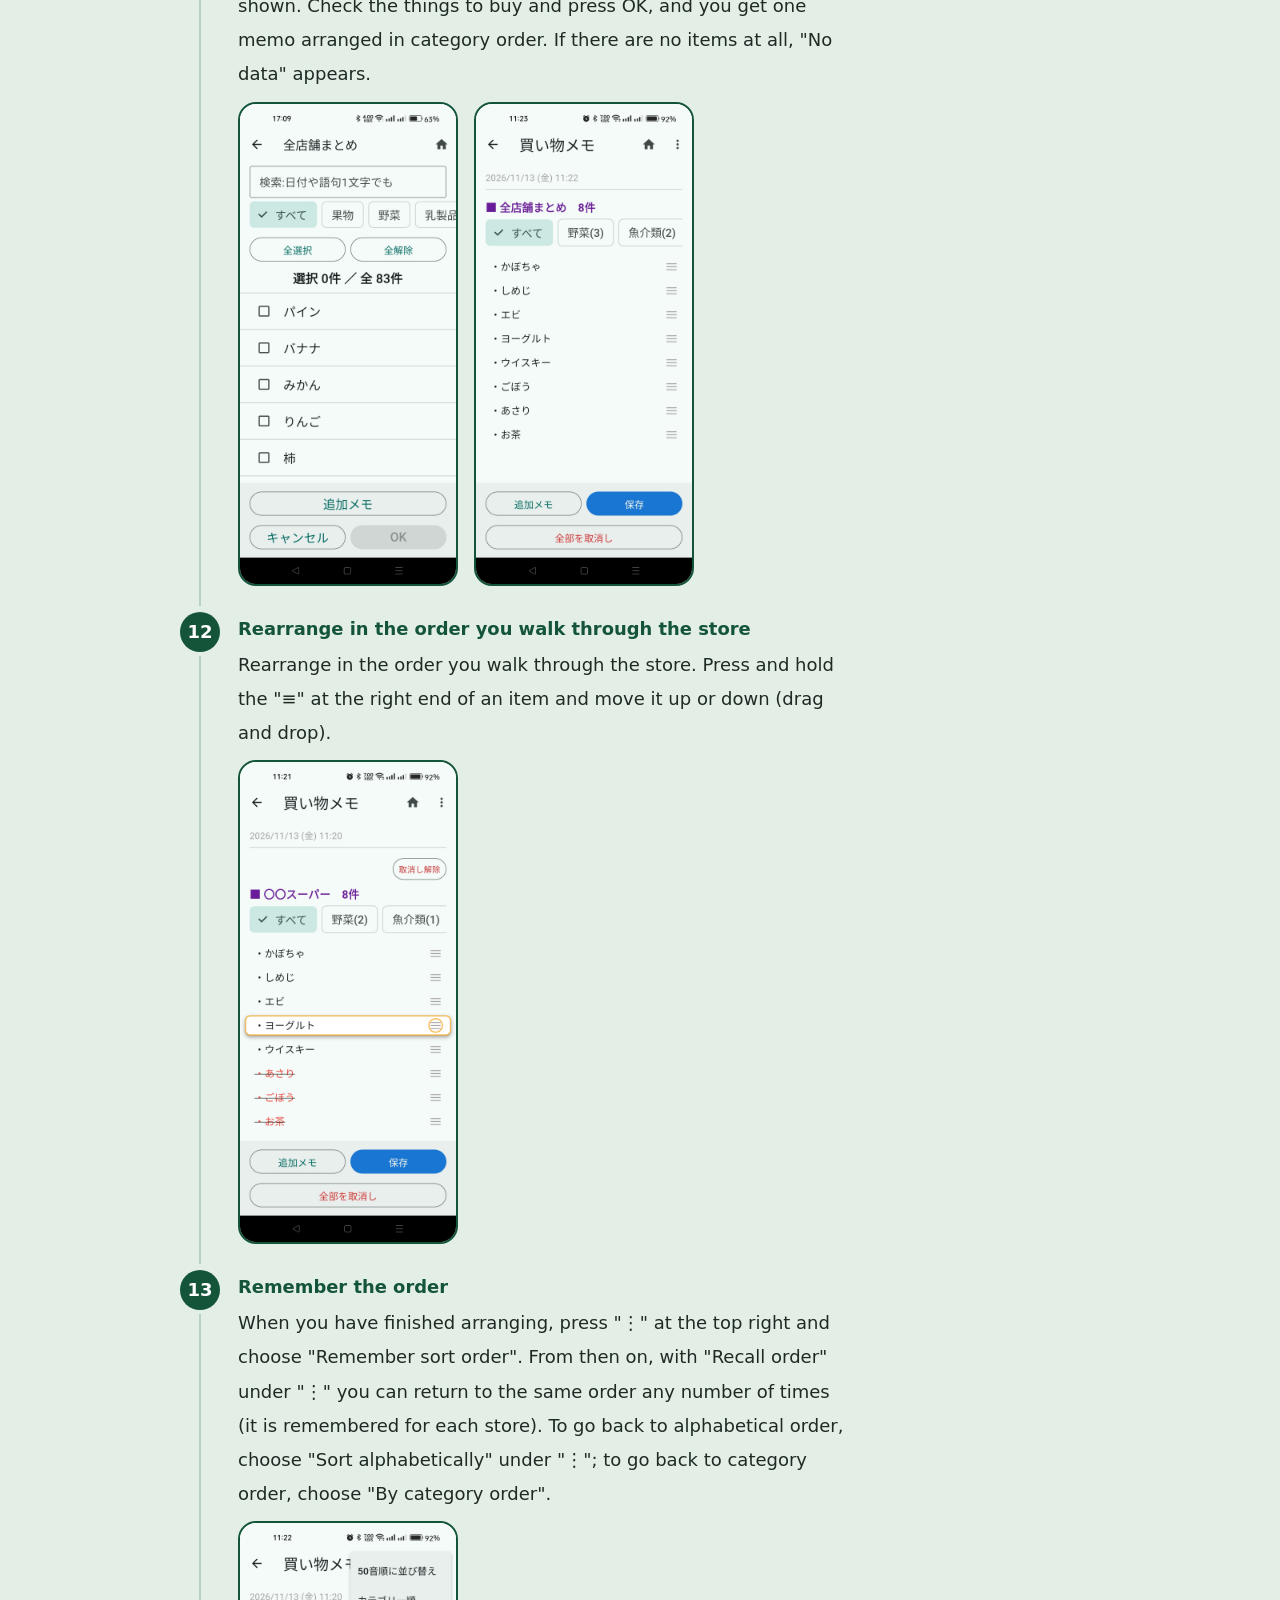
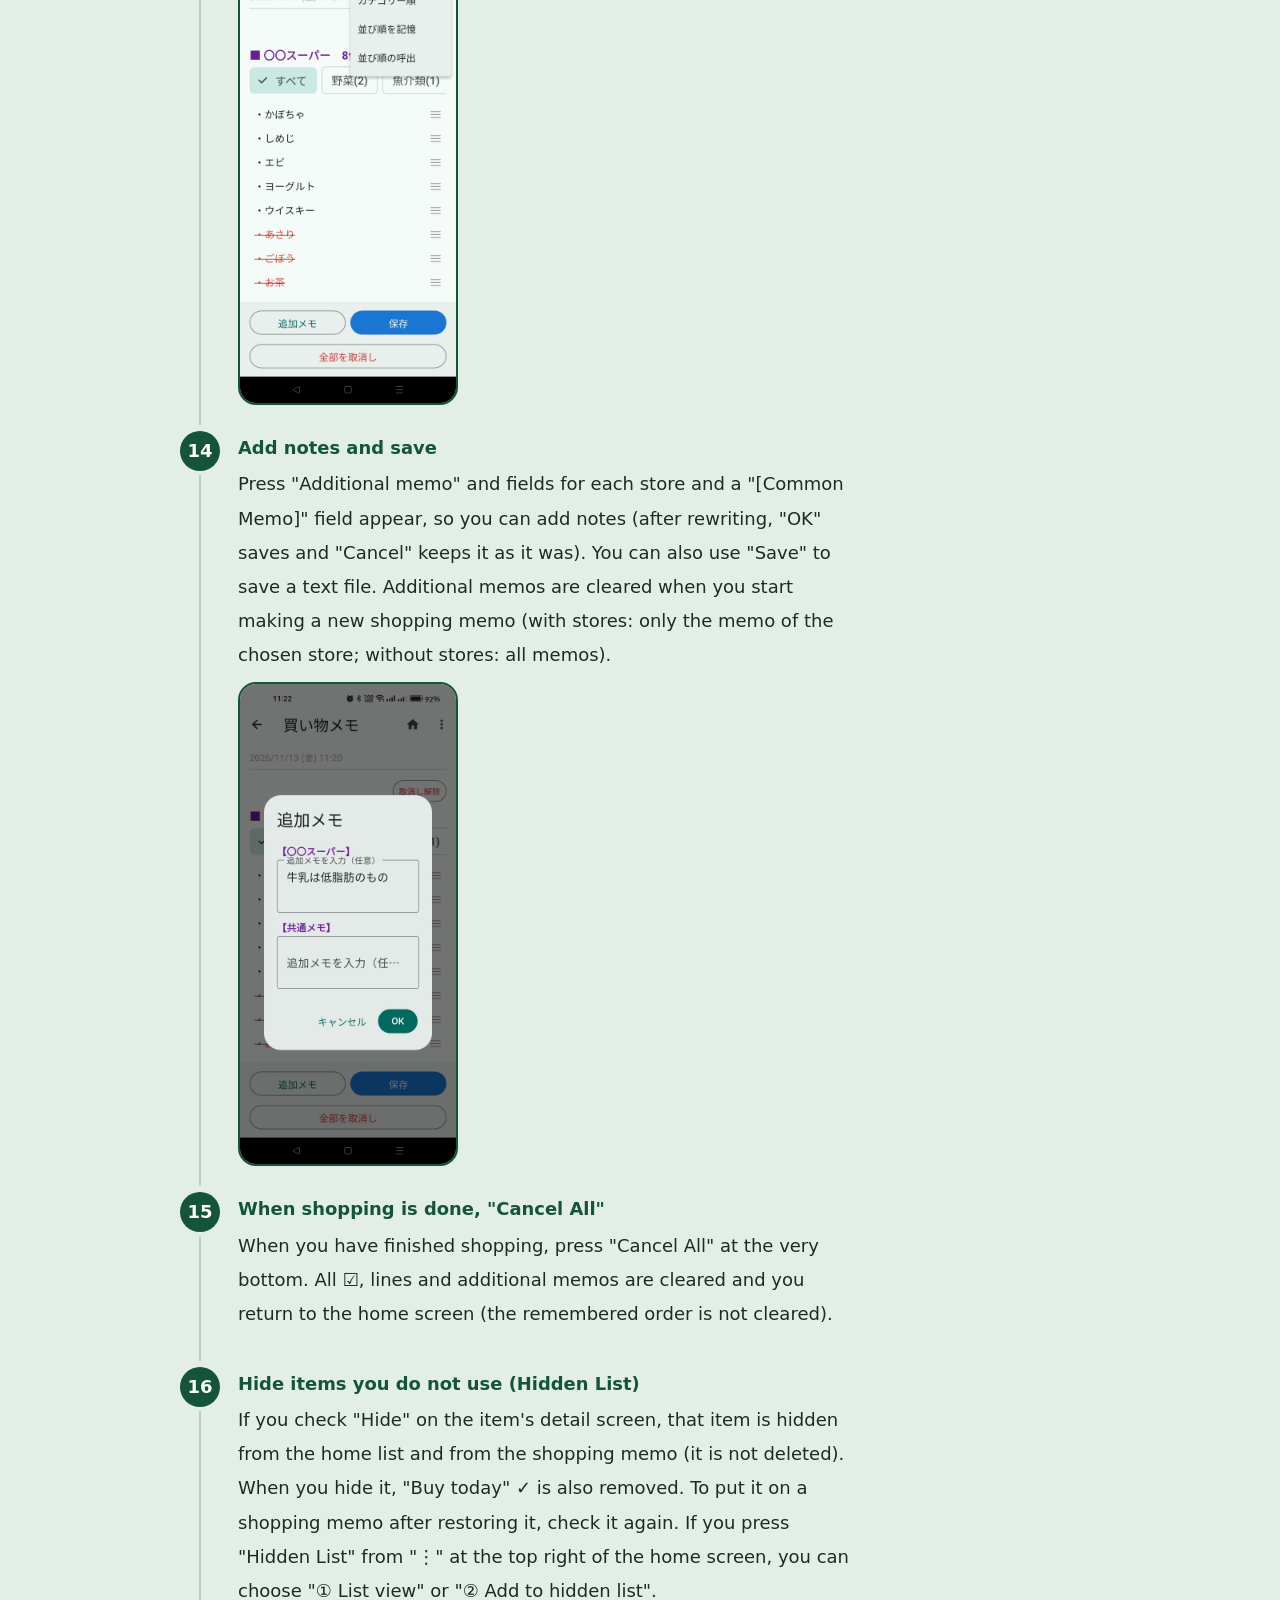
==== commit 99b4d926: "Add files via upload" ====
--- a/index.html
+++ b/index.html
@@ -29,8 +29,7 @@
 <img alt="DokoOitaのアイコン" data-alt-ja="DokoOitaのアイコン" data-alt-en="DokoOita icon" data-alt-ko="DokoOita 아이콘" data-alt-zh-Hans="DokoOita 图标" data-alt-zh-Hant="DokoOita 圖示" height="56" src="icon.png" width="56"/>
 <span class="name">DokoOita</span>
 <nav aria-label="ページ内の移動" data-aria-ja="ページ内の移動" data-aria-en="Navigation within the page" data-aria-ko="페이지 안 이동" data-aria-zh-Hans="页面内导航" data-aria-zh-Hant="頁面內導航">
-<a href="#features"><span data-l="ja" lang="ja">できること</span><span data-l="en" lang="en">Features</span><span data-l="ko" lang="ko">기능</span><span data-l="zh-Hans" lang="zh-Hans">功能</span><span data-l="zh-Hant" lang="zh-Hant">功能</span></a>
-<a href="guide.html"><span data-l="ja" lang="ja">操作方法</span><span data-l="en" lang="en">How to use</span><span data-l="ko" lang="ko">사용 방법</span><span data-l="zh-Hans" lang="zh-Hans">使用方法</span><span data-l="zh-Hant" lang="zh-Hant">使用方法</span></a>
+<a href="#guide"><span data-l="ja" lang="ja">操作方法</span><span data-l="en" lang="en">How to use</span><span data-l="ko" lang="ko">사용 방법</span><span data-l="zh-Hans" lang="zh-Hans">使用方法</span><span data-l="zh-Hant" lang="zh-Hant">使用方法</span></a>
 <a href="#faq"><span data-l="ja" lang="ja">よくある質問</span><span data-l="en" lang="en">FAQ</span><span data-l="ko" lang="ko">자주 묻는 질문</span><span data-l="zh-Hans" lang="zh-Hans">常见问题</span><span data-l="zh-Hant" lang="zh-Hant">常見問題</span></a>
 <a href="#contact"><span data-l="ja" lang="ja">お問い合わせ</span><span data-l="en" lang="en">Contact</span><span data-l="ko" lang="ko">문의</span><span data-l="zh-Hans" lang="zh-Hans">联系我们</span><span data-l="zh-Hant" lang="zh-Hant">聯絡我們</span></a>
 </nav>
@@ -47,7 +46,6 @@
 <li data-l="ja" lang="ja">登録は不要</li><li data-l="en" lang="en">No sign-up</li><li data-l="ko" lang="ko">회원가입 불필요</li><li data-l="zh-Hans" lang="zh-Hans">无需注册</li><li data-l="zh-Hant" lang="zh-Hant">無需註冊</li>
 <li data-l="ja" lang="ja">データはスマホの中だけ</li><li data-l="en" lang="en">Data stays on your phone</li><li data-l="ko" lang="ko">데이터는 휴대폰 안에만</li><li data-l="zh-Hans" lang="zh-Hans">数据只在手机里</li><li data-l="zh-Hant" lang="zh-Hant">資料只在手機裡</li>
 </ul>
-<p style="margin:22px 0 0"><a class="btn" href="guide.html"><span data-l="ja" lang="ja">写真つきの操作方法を見る</span><span data-l="en" lang="en">See the how-to with photos</span><span data-l="ko" lang="ko">사진으로 보는 사용 방법</span><span data-l="zh-Hans" lang="zh-Hans">查看带照片的使用方法</span><span data-l="zh-Hant" lang="zh-Hant">檢視帶照片的使用方法</span></a></p>
 <p class="getit"><a class="gp-link" href="https://play.google.com/store/apps/details?id=jp.dokoita.android" rel="noopener"><img data-l="ja" lang="ja" alt="Google Playで手に入れよう（Android）" data-alt-ja="Google Playで手に入れよう（Android）" data-alt-en="Get it on Google Play (Android)" data-alt-ko="Google Play에서 다운로드 (Android)" data-alt-zh-Hans="在 Google Play 获取（Android）" data-alt-zh-Hant="在 Google Play 獲取（Android）" height="60" src="images/google-play-badge.svg" width="203"/><img data-l="en" lang="en" alt="Google Playで手に入れよう（Android）" data-alt-ja="Google Playで手に入れよう（Android）" data-alt-en="Get it on Google Play (Android)" data-alt-ko="Google Play에서 다운로드 (Android)" data-alt-zh-Hans="在 Google Play 获取（Android）" data-alt-zh-Hant="在 Google Play 獲取（Android）" height="60" src="images/google-play-badge-en.svg" width="155"/><img data-l="ko" lang="ko" alt="Google Playで手に入れよう（Android）" data-alt-ja="Google Playで手に入れよう（Android）" data-alt-en="Get it on Google Play (Android)" data-alt-ko="Google Play에서 다운로드 (Android)" data-alt-zh-Hans="在 Google Play 获取（Android）" data-alt-zh-Hant="在 Google Play 獲取（Android）" height="60" src="images/google-play-badge-ko.svg" width="155"/><img data-l="zh-Hans" lang="zh-Hans" alt="Google Playで手に入れよう（Android）" data-alt-ja="Google Playで手に入れよう（Android）" data-alt-en="Get it on Google Play (Android)" data-alt-ko="Google Play에서 다운로드 (Android)" data-alt-zh-Hans="在 Google Play 获取（Android）" data-alt-zh-Hant="在 Google Play 獲取（Android）" height="60" src="images/google-play-badge-zh-Hans.svg" width="155"/><img data-l="zh-Hant" lang="zh-Hant" alt="Google Playで手に入れよう（Android）" data-alt-ja="Google Playで手に入れよう（Android）" data-alt-en="Get it on Google Play (Android)" data-alt-ko="Google Play에서 다운로드 (Android)" data-alt-zh-Hans="在 Google Play 获取（Android）" data-alt-zh-Hant="在 Google Play 獲取（Android）" height="60" src="images/google-play-badge-zh-Hant.svg" width="155"/></a> <a class="gp-link" href="https://apps.apple.com/app/id6824822822" rel="noopener"><img alt="App Storeでダウンロード（iPhone）" data-alt-ja="App Storeでダウンロード（iPhone）" data-alt-en="Download on the App Store (iPhone)" data-alt-ko="App Store에서 다운로드 (iPhone)" data-alt-zh-Hans="在 App Store 下载（iPhone）" data-alt-zh-Hant="在 App Store 下載（iPhone）" height="60" src="images/app-store-badge.svg" width="163"/></a></p>
 </div>
 <div aria-label="買い物メモの見本。品物をさわると線で消えます" data-aria-ja="買い物メモの見本。品物をさわると線で消えます" data-aria-en="A sample shopping memo. Tap an item to cross it out" data-aria-ko="쇼핑 메모 견본. 품목을 누르면 줄이 그어집니다" data-aria-zh-Hans="购物备忘示例。点一下商品就会划掉" data-aria-zh-Hant="購物備忘示例。點一下商品就會劃掉" class="memo" id="memo">
@@ -81,76 +79,125 @@
 </div>
 </div>
 </section>
-<section class="band" id="features">
-<div class="wrap">
-<h2 class="sec" data-l="ja" lang="ja">できること</h2><h2 class="sec" data-l="en" lang="en">Features</h2><h2 class="sec" data-l="ko" lang="ko">기능</h2><h2 class="sec" data-l="zh-Hans" lang="zh-Hans">功能</h2><h2 class="sec" data-l="zh-Hant" lang="zh-Hant">功能</h2>
-<div class="row">
-<h3 data-l="ja" lang="ja">🛍️ 買い物メモ<small>いちばんよく使われる機能</small></h3><h3 data-l="en" lang="en">🛍️ Shopping memo<small>The most used feature</small></h3><h3 data-l="ko" lang="ko">🛍️ 쇼핑 메모<small>가장 많이 쓰는 기능</small></h3><h3 data-l="zh-Hans" lang="zh-Hans">🛍️ 购物备忘<small>最常使用的功能</small></h3><h3 data-l="zh-Hant" lang="zh-Hant">🛍️ 購物備忘<small>最常使用的功能</small></h3>
-<div>
-<p data-l="ja" lang="ja">お店ごとに品物を登録しておくと、買い物の日は、お店を選んで、買う物にチェックを入れるだけです。</p><p data-l="en" lang="en">Register items for each store beforehand. On shopping day, just choose a store and check the things you want to buy.</p><p data-l="ko" lang="ko">매장별로 품목을 등록해 두면, 장보는 날에는 매장을 고르고 살 물건에 체크만 하면 됩니다.</p><p data-l="zh-Hans" lang="zh-Hans">先按商店登记好商品，购物那天只要选商店、勾选要买的东西就行。</p><p data-l="zh-Hant" lang="zh-Hant">先按商店登記好商品，購物那天只要選商店、勾選要買的東西就行。</p>
-<ul>
-<li data-l="ja" lang="ja">売り場を回る順番に、品物を並べ替えられます。</li><li data-l="en" lang="en">You can reorder the items in the order you walk through the store.</li><li data-l="ko" lang="ko">매장을 도는 순서대로 품목을 정렬할 수 있습니다.</li><li data-l="zh-Hans" lang="zh-Hans">可以按逛店的顺序排列商品。</li><li data-l="zh-Hant" lang="zh-Hant">可以按逛店的順序排列商品。</li>
-<li data-l="ja" lang="ja">並び順はお店ごとに覚えるので、次からはワンタッチで同じ順になります。</li><li data-l="en" lang="en">The order is remembered for each store, so next time it takes one tap to get the same order.</li><li data-l="ko" lang="ko">정렬 순서는 매장별로 기억되므로, 다음부터는 한 번의 터치로 같은 순서가 됩니다.</li><li data-l="zh-Hans" lang="zh-Hans">排列顺序会按商店记住，下次一键就能恢复同样的顺序。</li><li data-l="zh-Hant" lang="zh-Hant">排列順序會按商店記住，下次一鍵就能恢復同樣的順序。</li>
-<li data-l="ja" lang="ja">買った物は、右になぞって線で消します。間違えたら、左になぞって戻せます。</li><li data-l="en" lang="en">Swipe right to cross out what you bought. If you made a mistake, swipe left to undo.</li><li data-l="ko" lang="ko">산 물건은 오른쪽으로 밀어 줄을 그어 지웁니다. 잘못했을 때는 왼쪽으로 밀면 되돌아옵니다.</li><li data-l="zh-Hans" lang="zh-Hans">买到的东西向右滑动划线消掉。弄错了向左滑动就能恢复。</li><li data-l="zh-Hant" lang="zh-Hant">買到的東西向右滑動劃線消掉。弄錯了向左滑動就能恢復。</li>
-<li data-l="ja" lang="ja">買い物メモの画面で、お店ごとにカテゴリーのボタンを押すと、その売り場の品物だけが出ます。2つ以上を選んで、一緒に出すこともできます。いまいる売り場だけを見ながら買い物できます。</li><li data-l="en" lang="en">On the shopping memo screen, press a category button for each store to show only the items of that section. You can also choose two or more to show them together. You can shop while looking at just the section you are in.</li><li data-l="ko" lang="ko">쇼핑 메모 화면에서 매장별로 카테고리 버튼을 누르면 그 매장 코너의 품목만 표시됩니다. 두 개 이상을 골라 함께 표시할 수도 있습니다. 지금 있는 코너만 보면서 장을 볼 수 있습니다.</li><li data-l="zh-Hans" lang="zh-Hans">在购物备忘画面，按各商店的分类按钮，就只显示那个区域的商品。也可以选择两个以上，一起显示。可以只看着自己所在的区域购物。</li><li data-l="zh-Hant" lang="zh-Hant">在購物備忘畫面，按各商店的分類按鈕，就只顯示那個區域的商品。也可以選擇兩個以上，一起顯示。可以只看著自己所在的區域購物。</li>
-<li data-l="ja" lang="ja">品物を「果物・野菜・肉…」のカテゴリーに大まかに分けておくと、メモの最初の並びが売り場の順になります。カテゴリーはお店ごとに、自由に追加・並べ替えできます。</li><li data-l="en" lang="en">If you roughly sort items into categories such as "fruit, vegetables, meat...", the memo starts in the order of the store sections. Categories can be freely added and rearranged for each store.</li><li data-l="ko" lang="ko">품목을 "과일・채소・고기…" 같은 카테고리로 대략 나눠 두면 메모의 처음 순서가 매장 코너 순서가 됩니다. 카테고리는 매장별로 자유롭게 추가・정렬할 수 있습니다.</li><li data-l="zh-Hans" lang="zh-Hans">把商品大致分成“水果・蔬菜・肉类…”等分类，备忘一开始的顺序就是卖场的顺序。分类可以按商店自由添加、排序。</li><li data-l="zh-Hant" lang="zh-Hant">把商品大致分成「水果・蔬菜・肉類…」等分類，備忘一開始的順序就是賣場的順序。分類可以按商店自由新增、排序。</li>
-<li data-l="ja" lang="ja">複数のお店の分を、同じ品名は1つにして、1枚にまとめたメモ（店舗なし）も作れます。</li><li data-l="en" lang="en">You can also make one combined memo for several stores (No store), where items with the same name become one.</li><li data-l="ko" lang="ko">여러 매장의 품목을 같은 품명은 하나로 합쳐 한 장으로 만든 메모(매장 없음)도 만들 수 있습니다.</li><li data-l="zh-Hans" lang="zh-Hans">还可以把多家商店的商品合并成一张备忘（不分店铺），同名商品合并为一个。</li><li data-l="zh-Hant" lang="zh-Hant">還可以把多家商店的商品合併成一張備忘（不分店鋪），同名商品合併為一個。</li>
-<li data-l="ja" lang="ja">63品目の基本素材（品物の絵）が入っているので、写真を撮らなくても始められます。行きつけのお店が複数あっても、まとめて登録できます。</li><li data-l="en" lang="en">63 basic items (with item pictures) are included, so you can start without taking photos. Even if you have several regular stores, you can register them all at once.</li><li data-l="ko" lang="ko">63개 품목의 기본 소재(품목 그림)가 들어 있어서 사진을 찍지 않아도 시작할 수 있습니다. 자주 가는 매장이 여러 곳이어도 한꺼번에 등록할 수 있습니다.</li><li data-l="zh-Hans" lang="zh-Hans">内置63种基本素材（商品图片），不用拍照也能开始。即使有多家常去的商店，也可以一次登记。</li><li data-l="zh-Hant" lang="zh-Hant">內建63種基本素材（商品圖片），不用拍照也能開始。即使有多家常去的商店，也可以一次登記。</li>
-<li data-l="ja" lang="ja">基本素材は、画像なしで（品名とカテゴリーだけで）登録することもできます。あとから、店舗名を書き込んだ画像をつけることもできます。</li><li data-l="en" lang="en">Basic items can also be registered without images (just item names and categories). You can add images with the store name written on them later.</li><li data-l="ko" lang="ko">기본 소재는 이미지 없이(품명과 카테고리만) 등록할 수도 있습니다. 나중에 매장명을 적어 넣은 이미지를 붙일 수도 있습니다.</li><li data-l="zh-Hans" lang="zh-Hans">基本素材也可以不带图片（只有品名和分类）登记。之后还能添加写有店铺名的图片。</li><li data-l="zh-Hant" lang="zh-Hant">基本素材也可以不帶圖片（只有品名和分類）登記。之後還能新增寫有店鋪名的圖片。</li>
-<li data-l="ja" lang="ja">品物を選ぶ画面でも「追加メモ」を書けて、メモだけの買い物メモも作れます。</li><li data-l="en" lang="en">You can write an "Additional memo" on the item selection screen too, and even make a shopping memo with only a memo.</li><li data-l="ko" lang="ko">품목을 고르는 화면에서도 "추가 메모"를 쓸 수 있고, 메모만 있는 쇼핑 메모도 만들 수 있습니다.</li><li data-l="zh-Hans" lang="zh-Hans">在选择商品的画面也可以写“附加备注”，还能制作只有备注的购物备忘。</li><li data-l="zh-Hant" lang="zh-Hant">在選擇商品的畫面也可以寫「附加備註」，還能製作只有備註的購物備忘。</li>
-<li data-l="ja" lang="ja">品物に価格を入れておくと、買い物メモにも価格が出ます（内税・外税つき）。前回の価格を見ながら、買い物ができます。</li><li data-l="en" lang="en">If you enter a price for an item, the price is also shown in the shopping memo (with the tax type). You can shop while looking at the previous price.</li><li data-l="ko" lang="ko">품목에 가격을 넣어 두면 쇼핑 메모에도 가격이 표시됩니다(세금 포함/별도 표시). 지난번 가격을 보면서 장을 볼 수 있습니다.</li><li data-l="zh-Hans" lang="zh-Hans">商品填了价格后，购物备忘中也会显示价格（含税/外税一并显示）。可以对照上次的价格购物。</li><li data-l="zh-Hant" lang="zh-Hant">商品填了價格後，購物備忘中也會顯示價格（含稅/外稅一併顯示）。可以對照上次的價格購物。</li>
-<li data-l="ja" lang="ja">レシートを登録すると、そのときの最新の価格を、買い物リストに反映できます。レシートの品名を、リストの品物に結びつけると、次からは自動で結びつきます。まとめて買った品物は、個数を入れると1個の単価になります。</li><li data-l="en" lang="en">When you register a receipt, you can apply its latest prices to your shopping list. Once you link a receipt item name to an item on your list, it is linked automatically from the next time. For items bought in bulk, enter the quantity to get the price of one.</li><li data-l="ko" lang="ko">영수증을 등록하면 그때의 최신 가격을 쇼핑 목록에 반영할 수 있습니다. 영수증의 품명을 목록의 품목에 연결해 두면 다음부터는 자동으로 연결됩니다. 여러 개를 한꺼번에 산 품목은 개수를 넣으면 1개 단가가 됩니다.</li><li data-l="zh-Hans" lang="zh-Hans">登记收据后，可以把当时的最新价格反映到购物清单中。把收据上的品名与清单中的商品关联后，下次起会自动关联。一次买了多个的商品，输入数量即可得到单价。</li><li data-l="zh-Hant" lang="zh-Hant">登錄收據後，可以把當時的最新價格反映到購物清單中。把收據上的品名與清單中的商品關聯後，下次起會自動關聯。一次買了多個的商品，輸入數量即可得到單價。</li>
-<li data-l="ja" lang="ja">使わない品物は「非表示」で隠せます。隠した品物は、お店ごと・カテゴリーごとの一覧で見たり、まとめて戻したりできます。</li><li data-l="en" lang="en">Items you do not use can be hidden with "Hide". You can view hidden items in a list by store and category, and restore them all at once.</li><li data-l="ko" lang="ko">쓰지 않는 품목은 "숨기기"로 숨길 수 있습니다. 숨긴 품목은 매장별・카테고리별 목록으로 보거나 한꺼번에 되돌릴 수 있습니다.</li><li data-l="zh-Hans" lang="zh-Hans">不用的商品可以用“隐藏”隐藏起来。隐藏的商品可以按商店、分类的列表查看，也可以一次性恢复。</li><li data-l="zh-Hant" lang="zh-Hant">不用的商品可以用「隱藏」隱藏起來。隱藏的商品可以按商店、分類的列表檢視，也可以一次性恢復。</li>
-<li data-l="ja" lang="ja">探すときは、漢字・ひらがな・カタカナのどれで書いても見つかります（例：「乾パン」で登録した品物を、「かんぱん」で探せます）。</li><li data-l="en" lang="en">When searching, you can type in kanji, hiragana or katakana (Japanese writing systems) and still find the item (for example, an item registered as "乾パン" can be found with "かんぱん").</li><li data-l="ko" lang="ko">찾을 때는 한자・히라가나・가타카나 어느 쪽으로 써도 찾을 수 있습니다(예: "乾パン"이라고 등록한 품목을 "かんぱん"이라고 써서 찾을 수 있습니다).</li><li data-l="zh-Hans" lang="zh-Hans">查找时，用汉字、平假名、片假名哪种写法都能找到（例如：登记为“乾パン”的商品，可以用“かんぱん”找到）。</li><li data-l="zh-Hant" lang="zh-Hant">搜尋時，用漢字、平假名、片假名哪種寫法都能找到（例如：登記為「乾パン」的商品，可以用「かんぱん」找到）。</li>
-</ul>
-</div>
-</div>
-<div class="row">
-<h3 data-l="ja" lang="ja">📒 家計簿<small>支出も収入も、かんたんに</small></h3><h3 data-l="en" lang="en">📒 Household budget<small>Expenses and income, made simple</small></h3><h3 data-l="ko" lang="ko">📒 가계부<small>지출도 수입도 간단하게</small></h3><h3 data-l="zh-Hans" lang="zh-Hans">📒 记账<small>支出和收入，都很简单</small></h3><h3 data-l="zh-Hant" lang="zh-Hant">📒 記帳<small>支出和收入，都很簡單</small></h3>
-<div>
-<p data-l="ja" lang="ja">支払先・日付・種別・金額を入れるだけで、1件ずつ記録できます。「簡単モード」は支出だけ、「多機能モード」は収入も記録します。</p><p data-l="en" lang="en">Just enter the payee, date, category and amount to record entries one at a time. "Simple mode" is for expenses only, and "Full mode" also records income.</p><p data-l="ko" lang="ko">지급처・날짜・종류・금액을 입력하는 것만으로 한 건씩 기록할 수 있습니다. "간단 모드"는 지출만, "다기능 모드"는 수입도 기록합니다.</p><p data-l="zh-Hans" lang="zh-Hans">只要输入收款方・日期・类别・金额，就能一笔一笔记录。“简单模式”只记支出，“多功能模式”还可以记录收入。</p><p data-l="zh-Hant" lang="zh-Hant">只要輸入收款方・日期・類別・金額，就能一筆一筆記錄。「簡單模式」只記支出，「多功能模式」還可以記錄收入。</p>
-<ul>
-<li data-l="ja" lang="ja">レシートを撮ると、AIが店名・品名・金額を読み取ります（読み取りは任意の機能です）。</li><li data-l="en" lang="en">Take a photo of a receipt and the AI reads the store, items and amounts (reading is an optional feature).</li><li data-l="ko" lang="ko">영수증을 찍으면 AI가 매장명・품명・금액을 읽어 줍니다(읽기는 선택 기능입니다).</li><li data-l="zh-Hans" lang="zh-Hans">拍下收据，AI会读取店名・品名・金额（读取是可选功能）。</li><li data-l="zh-Hant" lang="zh-Hant">拍下收據，AI會讀取店名・品名・金額（讀取是可選功能）。</li>
-<li data-l="ja" lang="ja">期間を決めて、支出や収入を集計できます。画面の上には、今月の合計が出ます。</li><li data-l="en" lang="en">Choose a period and total your expenses and income. This month's totals appear at the top of the screen.</li><li data-l="ko" lang="ko">기간을 정해 지출과 수입을 집계할 수 있습니다. 화면 위쪽에는 이번 달 합계가 표시됩니다.</li><li data-l="zh-Hans" lang="zh-Hans">可以指定期间，统计支出和收入。画面上方会显示本月的合计。</li><li data-l="zh-Hant" lang="zh-Hant">可以指定期間，統計支出和收入。畫面上方會顯示本月的合計。</li>
-<li data-l="ja" lang="ja">種別や分類は、自分の使いやすい言葉に直せます。</li><li data-l="en" lang="en">You can change categories and classifications to words that are easy for you to use.</li><li data-l="ko" lang="ko">종류와 분류는 쓰기 편한 말로 바꿀 수 있습니다.</li><li data-l="zh-Hans" lang="zh-Hans">类别和分类可以改成自己用着顺手的词。</li><li data-l="zh-Hant" lang="zh-Hant">類別和分類可以改成自己用著順手的詞。</li>
-<li data-l="ja" lang="ja">家計簿やレシートは、CSVやPDFで保存・共有できます。</li><li data-l="en" lang="en">Household budget data and receipts can be saved or shared as CSV or PDF.</li><li data-l="ko" lang="ko">가계부와 영수증은 CSV나 PDF로 저장・공유할 수 있습니다.</li><li data-l="zh-Hans" lang="zh-Hans">记账和收据可以保存或分享为 CSV 或 PDF。</li><li data-l="zh-Hant" lang="zh-Hant">記帳和收據可以儲存或分享為 CSV 或 PDF。</li>
-</ul>
-<table class="ledger">
-<caption data-l="ja" lang="ja">今月の収支（表示例）</caption><caption data-l="en" lang="en">This month's balance (example)</caption><caption data-l="ko" lang="ko">이번 달 수지(표시 예)</caption><caption data-l="zh-Hans" lang="zh-Hans">本月收支（显示示例）</caption><caption data-l="zh-Hant" lang="zh-Hant">本月收支（顯示示例）</caption>
-<tr><th scope="row" data-l="ja" lang="ja">収入</th><th scope="row" data-l="en" lang="en">Income</th><th scope="row" data-l="ko" lang="ko">수입</th><th scope="row" data-l="zh-Hans" lang="zh-Hans">收入</th><th scope="row" data-l="zh-Hant" lang="zh-Hant">收入</th><td data-l="ja" lang="ja"><span class="coin">¥</span>250,000円</td><td data-l="en" lang="en"><span class="coin">¥</span>250,000</td><td data-l="ko" lang="ko"><span class="coin">¥</span>250,000</td><td data-l="zh-Hans" lang="zh-Hans"><span class="coin">¥</span>250,000</td><td data-l="zh-Hant" lang="zh-Hant"><span class="coin">¥</span>250,000</td></tr>
-<tr><th scope="row" data-l="ja" lang="ja">支出</th><th scope="row" data-l="en" lang="en">Expenses</th><th scope="row" data-l="ko" lang="ko">지출</th><th scope="row" data-l="zh-Hans" lang="zh-Hans">支出</th><th scope="row" data-l="zh-Hant" lang="zh-Hant">支出</th><td data-l="ja" lang="ja"><span class="coin">¥</span>182,400円</td><td data-l="en" lang="en"><span class="coin">¥</span>182,400</td><td data-l="ko" lang="ko"><span class="coin">¥</span>182,400</td><td data-l="zh-Hans" lang="zh-Hans"><span class="coin">¥</span>182,400</td><td data-l="zh-Hant" lang="zh-Hant"><span class="coin">¥</span>182,400</td></tr>
-<tr><th scope="row" data-l="ja" lang="ja">差し引き</th><th scope="row" data-l="en" lang="en">Balance</th><th scope="row" data-l="ko" lang="ko">차감 잔액</th><th scope="row" data-l="zh-Hans" lang="zh-Hans">结余</th><th scope="row" data-l="zh-Hant" lang="zh-Hant">結餘</th><td data-l="ja" lang="ja"><span class="coin">¥</span>67,600円</td><td data-l="en" lang="en"><span class="coin">¥</span>67,600</td><td data-l="ko" lang="ko"><span class="coin">¥</span>67,600</td><td data-l="zh-Hans" lang="zh-Hans"><span class="coin">¥</span>67,600</td><td data-l="zh-Hant" lang="zh-Hant"><span class="coin">¥</span>67,600</td></tr>
-</table>
-</div>
-</div>
-<div class="row">
-<h3 data-l="ja" lang="ja">📍 置き場所<small>しまい込んだ物を探せる</small></h3><h3 data-l="en" lang="en">📍 Places<small>Find what you stored away</small></h3><h3 data-l="ko" lang="ko">📍 장소<small>넣어 둔 물건을 찾을 수 있어요</small></h3><h3 data-l="zh-Hans" lang="zh-Hans">📍 地点<small>能找到收起来的东西</small></h3><h3 data-l="zh-Hant" lang="zh-Hant">📍 地點<small>能找到收起來的東西</small></h3>
-<div>
-<p data-l="ja" lang="ja">しまい込んだ物の場所を、写真や動画で記録します。名前・置き場所・部屋・メモを入れておけば、あとで言葉で探せます。</p><p data-l="en" lang="en">Record where you put things away, with photos or videos. If you enter the name, place, room and memo, you can find it later by typing words.</p><p data-l="ko" lang="ko">넣어 둔 물건의 장소를 사진이나 동영상으로 기록합니다. 이름・장소・방・메모를 입력해 두면 나중에 말로 찾을 수 있습니다.</p><p data-l="zh-Hans" lang="zh-Hans">用照片或视频记录收起来的东西放在哪里。只要输入名称・存放位置・房间・备注，之后就能用文字查找。</p><p data-l="zh-Hant" lang="zh-Hant">用照片或影片記錄收起來的東西放在哪裡。只要輸入名稱・存放位置・房間・備註，之後就能用文字搜尋。</p>
-</div>
-</div>
-<div class="row">
-<h3 data-l="ja" lang="ja">🕊️ 終活<small>大切なことを、家族のために</small></h3><h3 data-l="en" lang="en">🕊️ End-of-life<small>Important things, for your family</small></h3><h3 data-l="ko" lang="ko">🕊️ 인생 정리<small>소중한 것을 가족을 위해</small></h3><h3 data-l="zh-Hans" lang="zh-Hans">🕊️ 人生整理<small>为家人留下重要的事</small></h3><h3 data-l="zh-Hant" lang="zh-Hant">🕊️ 人生整理<small>為家人留下重要的事</small></h3>
-<div>
-<p data-l="ja" lang="ja">大切な物や、家族に伝えたいことを記録します。宛名・品名等・資産種別・伝言を残せます。使い方は「置き場所」と同じです。</p><p data-l="en" lang="en">Record important belongings and messages for your family. You can leave the addressee, item details, asset type and message. It is used in the same way as "Places".</p><p data-l="ko" lang="ko">소중한 물건이나 가족에게 전하고 싶은 것을 기록합니다. 수신인・품명 등・자산 종류・메시지를 남길 수 있습니다. 사용법은 "장소"와 같습니다.</p><p data-l="zh-Hans" lang="zh-Hans">记录重要的物品和想对家人说的话。可以留下收件人・品名等・资产类别・留言。用法和“地点”相同。</p><p data-l="zh-Hant" lang="zh-Hant">記錄重要的物品和想對家人說的話。可以留下收件人・品名等・資產類別・留言。用法和「地點」相同。</p>
-</div>
-</div>
-</div>
-</section>
-<section class="band tint" id="howto">
-<div class="wrap">
-<h2 class="sec" data-l="ja" lang="ja">買い物メモの使い方</h2><h2 class="sec" data-l="en" lang="en">How to use the shopping memo</h2><h2 class="sec" data-l="ko" lang="ko">쇼핑 메모 사용법</h2><h2 class="sec" data-l="zh-Hans" lang="zh-Hans">购物备忘的使用方法</h2><h2 class="sec" data-l="zh-Hant" lang="zh-Hant">購物備忘的使用方法</h2>
-<ol class="steps">
-<li data-l="ja" lang="ja"><b>お店の名前を登録する</b>はじめて開いたときに、よく行くお店の名前を登録します。行きつけのお店が複数あるときは、全部登録します（「店舗を追加」で欄を増やせます）。写真は要りません。「画像をつけない」を選ぶと、品名とカテゴリーだけが登録されます。</li><li data-l="en" lang="en"><b>Register the stores</b>When you first open the app, register the names of the stores you often visit. If you have several regular stores, register them all (you can add fields with "Add Store"). No photos are needed. If you choose "Without images", only the item names and categories are registered.</li><li data-l="ko" lang="ko"><b>매장 이름을 등록한다</b>처음 앱을 열었을 때 자주 가는 매장의 이름을 등록합니다. 자주 가는 매장이 여러 곳이면 모두 등록합니다("매장 추가"로 입력란을 늘릴 수 있습니다). 사진은 필요 없습니다. "이미지 붙이지 않기"를 고르면 품명과 카테고리만 등록됩니다.</li><li data-l="zh-Hans" lang="zh-Hans"><b>登记商店的名称</b>第一次打开时，登记常去商店的名称。有多家常去的商店时，请全部登记（可用“添加店铺”增加输入栏）。不需要照片。选择“不添加图片”，就只会登记品名和分类。</li><li data-l="zh-Hant" lang="zh-Hant"><b>登記商店的名稱</b>第一次開啟時，登記常去商店的名稱。有多家常去的商店時，請全部登記（可用「新增店鋪」增加輸入欄）。不需要照片。選擇「不加入圖片」，就只會登記品名和分類。</li>
-<li data-l="ja" lang="ja"><b>品物を登録する</b>「写真なしで登録」か、カメラ・ギャラリーで登録します。</li><li data-l="en" lang="en"><b>Register items</b>Register with "Add without photo", or with the camera or the gallery.</li><li data-l="ko" lang="ko"><b>품목을 등록한다</b>"사진 없이 등록" 또는 카메라・갤러리로 등록합니다.</li><li data-l="zh-Hans" lang="zh-Hans"><b>登记商品</b>用“无照片登记”，或用相机・相册登记。</li><li data-l="zh-Hant" lang="zh-Hant"><b>登記商品</b>用「不附照片登錄」，或用相機・相簿登記。</li>
-<li data-l="ja" lang="ja"><b>買い物メモを作る</b>ホームの「買い物メモ作成」を押して、「店舗あり」を選び、お店を選んで、買う物にチェックを入れます。複数のお店をまとめたいときは「店舗なし（全店舗まとめ）」を選びます。画面の下の「追加メモ」で、そのお店のメモも書けます。</li><li data-l="en" lang="en"><b>Make a shopping memo</b>Press "Create Shopping Memo" on the home screen, choose "By store", choose a store, and check the items you want to buy. To combine several stores, choose "Without stores (all stores combined)". You can also write a memo for that store in "Additional memo" at the bottom of the screen.</li><li data-l="ko" lang="ko"><b>쇼핑 메모를 만든다</b>홈의 "쇼핑 메모 작성"을 누르고 "매장별"을 선택한 뒤, 매장을 고르고 살 물건에 체크합니다. 여러 매장을 합치고 싶을 때는 "매장 없음 (전체 매장 합침)"을 선택합니다. 화면 아래의 "추가 메모"로 그 매장의 메모도 쓸 수 있습니다.</li><li data-l="zh-Hans" lang="zh-Hans"><b>制作购物备忘</b>按首页的“创建购物备忘”，选择“按店铺”，选商店，勾选要买的东西。想合并多家商店时，选择“不分店铺（全部店铺合并）”。在画面下方的“附加备注”里，也可以写该商店的备注。</li><li data-l="zh-Hant" lang="zh-Hant"><b>製作購物備忘</b>按首頁的「建立購物備忘」，選擇「依店家」，選商店，勾選要買的東西。想合併多家商店時，選擇「不分店家（全部店家合併）」。在畫面下方的「附加備註」裡，也可以寫該商店的備註。</li>
-<li data-l="ja" lang="ja"><b>売り場の順に並べ替える</b>品物を「果物・野菜・肉…」のカテゴリーに分けておくと（ホームの「⋮」→「カテゴリー」）、最初からカテゴリーの順に並びます。そのあとは、品物の右はしの「≡」を押したまま、上や下へ動かして整えます。「⋮」から「並び順を記憶」を選ぶと、次からも同じ順になります。買い物メモの画面では、お店の名前の下のカテゴリーのボタンを押すと、そのカテゴリーの品物だけに絞って見られます（複数選べます）。</li><li data-l="en" lang="en"><b>Arrange in store order</b>If you sort items into categories such as "fruit, vegetables, meat..." (home "⋮" → "Categories"), they line up in category order from the start. After that, press and hold the "≡" at the right end of an item and move it up or down to fine-tune. Choose "Remember sort order" from "⋮" and the same order is used next time. On the shopping memo screen, press a category button under the store name to narrow down to that category's items only (you can choose more than one).</li><li data-l="ko" lang="ko"><b>매장 코너 순서로 정렬한다</b>품목을 "과일・채소・고기…" 같은 카테고리로 나눠 두면(홈의 "⋮"→"카테고리") 처음부터 카테고리 순서로 정렬됩니다. 그 뒤에는 품목 오른쪽 끝의 "≡"를 누른 채 위나 아래로 움직여 다듬습니다. "⋮"에서 "정렬 순서 기억"을 선택하면 다음에도 같은 순서가 됩니다. 쇼핑 메모 화면에서는 매장 이름 아래의 카테고리 버튼을 누르면 그 카테고리의 품목만 골라서 볼 수 있습니다(여러 개를 고를 수 있습니다).</li><li data-l="zh-Hans" lang="zh-Hans"><b>按卖场的顺序排列</b>把商品分成“水果・蔬菜・肉类…”等分类（首页的“⋮”→“分类”），一开始就会按分类的顺序排列。之后，按住商品右端的“≡”，向上或向下移动来调整。从“⋮”选择“记住排列顺序”，下次也是同样的顺序。在购物备忘画面，按商店名称下面的分类按钮，就能只看那个分类的商品（可以选择多个）。</li><li data-l="zh-Hant" lang="zh-Hant"><b>按賣場的順序排列</b>把商品分成「水果・蔬菜・肉類…」等分類（首頁的「⋮」→「分類」），一開始就會按分類的順序排列。之後，按住商品右端的「≡」，向上或向下移動來調整。從「⋮」選擇「記住排列順序」，下次也是同樣的順序。在購物備忘畫面，按商店名稱下面的分類按鈕，就能只看那個分類的商品（可以選擇多個）。</li>
-<li data-l="ja" lang="ja"><b>買ったら線で消す</b>右になぞると線で消えます。買い物が終わったら、いちばん下の「全部を取消し」で、チェックをすべて消せます。</li><li data-l="en" lang="en"><b>Cross out what you buy</b>Swipe right to cross an item out. When you have finished shopping, press "Cancel All" at the very bottom to clear all the checks.</li><li data-l="ko" lang="ko"><b>산 것은 줄을 그어 지운다</b>오른쪽으로 밀면 줄이 그어집니다. 장보기가 끝나면 맨 아래의 "모두 취소"로 체크를 모두 지울 수 있습니다.</li><li data-l="zh-Hans" lang="zh-Hans"><b>买到就划线消掉</b>向右滑动就会划线消掉。购物结束后，按最下面的“全部取消”，可以清除所有勾选。</li><li data-l="zh-Hant" lang="zh-Hant"><b>買到就劃線消掉</b>向右滑動就會劃線消掉。購物結束後，按最下面的「全部取消」，可以清除所有勾選。</li>
+<section class="guidehead" id="guide">
+<div class="wrap">
+<h2 class="gh1" data-l="ja" lang="ja">操作方法</h2><h2 class="gh1" data-l="en" lang="en">How to use</h2><h2 class="gh1" data-l="ko" lang="ko">사용 방법</h2><h2 class="gh1" data-l="zh-Hans" lang="zh-Hans">使用方法</h2><h2 class="gh1" data-l="zh-Hant" lang="zh-Hant">使用方法</h2>
+<p class="gleadp" data-l="ja" lang="ja">アプリの中の「操作方法」と同じ順番で、画面の写真つきで説明します。見たい所を、下の一覧から選んでください。</p><p class="gleadp" data-l="en" lang="en">This explains the same things, in the same order, as the "How to Use" inside the app, with photos of the screens. Choose the part you want to see from the list below.</p><p class="gleadp" data-l="ko" lang="ko">앱 안의 "사용방법"과 같은 순서로, 화면 사진과 함께 설명합니다. 보고 싶은 곳을 아래 목록에서 골라 주세요.</p><p class="gleadp" data-l="zh-Hans" lang="zh-Hans">按照与应用内“如何使用”相同的顺序，附上屏幕照片进行说明。请从下面的目录里选择想看的部分。</p><p class="gleadp" data-l="zh-Hant" lang="zh-Hant">按照與應用程式內「如何使用」相同的順序，附上螢幕照片進行說明。請從下面的目錄裡選擇想看的部分。</p><p class="gleadp gnote" data-l="en" lang="en">The screen photos show the Japanese version of the app. The app itself follows your phone's language, so the button names in this guide are written as they appear on a phone set to English.</p><p class="gleadp gnote" data-l="ko" lang="ko">화면 사진은 일본어 화면입니다. 앱은 휴대폰의 언어에 맞춰 표시되므로, 이 설명 속 버튼 이름은 한국어로 설정한 휴대폰에 표시되는 이름과 같게 적었습니다.</p><p class="gleadp gnote" data-l="zh-Hans" lang="zh-Hans">屏幕照片是日语画面。应用会按手机的语言显示，所以本说明中的按钮名称，与手机设为简体中文时显示的名称一致。</p><p class="gleadp gnote" data-l="zh-Hant" lang="zh-Hant">螢幕照片是日語畫面。應用程式會依手機的語言顯示，所以本說明中的按鈕名稱，與手機設為繁體中文時顯示的名稱一致。</p>
+<nav aria-label="目次" data-aria-ja="目次" data-aria-en="Contents" data-aria-ko="목차" data-aria-zh-Hans="目录" data-aria-zh-Hant="目錄" class="toc"><ol><li><a href="#intro"><span data-l="ja" lang="ja">はじめに</span><span data-l="en" lang="en">■ Getting started</span><span data-l="ko" lang="ko">■ 시작하기 전에</span><span data-l="zh-Hans" lang="zh-Hans">■ 开始之前</span><span data-l="zh-Hant" lang="zh-Hant">■ 開始之前</span></a></li><li><a href="#shopping"><span data-l="ja" lang="ja">🛍️ 買い物</span><span data-l="en" lang="en">🛍️ Shopping</span><span data-l="ko" lang="ko">🛍️ 쇼핑</span><span data-l="zh-Hans" lang="zh-Hans">🛍️ 购物</span><span data-l="zh-Hant" lang="zh-Hant">🛍️ 購物</span></a></li><li><a href="#kakeibo"><span data-l="ja" lang="ja">📒 家計簿</span><span data-l="en" lang="en">📒 Budget</span><span data-l="ko" lang="ko">📒 가계부</span><span data-l="zh-Hans" lang="zh-Hans">📒 记账</span><span data-l="zh-Hant" lang="zh-Hant">📒 記帳</span></a></li><li><a href="#place"><span data-l="ja" lang="ja">📍 置き場所</span><span data-l="en" lang="en">📍 Places</span><span data-l="ko" lang="ko">📍 장소</span><span data-l="zh-Hans" lang="zh-Hans">📍 地点</span><span data-l="zh-Hant" lang="zh-Hant">📍 地點</span></a></li><li><a href="#endoflife"><span data-l="ja" lang="ja">🕊️ 終活</span><span data-l="en" lang="en">🕊️ End-of-life</span><span data-l="ko" lang="ko">🕊️ 인생 정리</span><span data-l="zh-Hans" lang="zh-Hans">🕊️ 人生整理</span><span data-l="zh-Hant" lang="zh-Hant">🕊️ 人生整理</span></a></li><li><a href="#register"><span data-l="ja" lang="ja">📷 新しく登録する流れ</span><span data-l="en" lang="en">📷 Adding something new</span><span data-l="ko" lang="ko">📷 새로 등록하는 순서</span><span data-l="zh-Hans" lang="zh-Hans">📷 新增登记的流程</span><span data-l="zh-Hant" lang="zh-Hant">📷 新增登錄的流程</span></a></li><li><a href="#home"><span data-l="ja" lang="ja">🏠 ホーム画面の使い方</span><span data-l="en" lang="en">🏠 Using the home screen</span><span data-l="ko" lang="ko">🏠 홈 화면 사용법</span><span data-l="zh-Hans" lang="zh-Hans">🏠 主页的使用方法</span><span data-l="zh-Hant" lang="zh-Hant">🏠 首頁的使用方法</span></a></li><li><a href="#detail"><span data-l="ja" lang="ja">📄 詳細画面</span><span data-l="en" lang="en">📄 Detail screen</span><span data-l="ko" lang="ko">📄 상세 화면</span><span data-l="zh-Hans" lang="zh-Hans">📄 详情页面</span><span data-l="zh-Hant" lang="zh-Hant">📄 詳細畫面</span></a></li><li><a href="#bulk"><span data-l="ja" lang="ja">✏️ 項目一括編集（⚙設定）</span><span data-l="en" lang="en">✏️ Bulk Edit (⚙ Settings)</span><span data-l="ko" lang="ko">✏️ 항목 일괄 편집(⚙ 설정)</span><span data-l="zh-Hans" lang="zh-Hans">✏️ 项目批量编辑（⚙ 设置）</span><span data-l="zh-Hant" lang="zh-Hant">✏️ 項目批次編輯（⚙ 設定）</span></a></li><li><a href="#export"><span data-l="ja" lang="ja">💾 データの出力・読み込み（⚙設定）</span><span data-l="en" lang="en">💾 Export and import data (⚙ Settings)</span><span data-l="ko" lang="ko">💾 데이터 내보내기·가져오기(⚙ 설정)</span><span data-l="zh-Hans" lang="zh-Hans">💾 数据的导出与导入（⚙ 设置）</span><span data-l="zh-Hant" lang="zh-Hant">💾 資料的匯出與匯入（⚙ 設定）</span></a></li></ol></nav>
+</div>
+</section>
+<section class="band" id="intro"><div class="wrap">
+<h2 class="sec" data-l="ja" lang="ja">■ はじめに</h2><h2 class="sec" data-l="en" lang="en">■ Getting started</h2><h2 class="sec" data-l="ko" lang="ko">■ 시작하기 전에</h2><h2 class="sec" data-l="zh-Hans" lang="zh-Hans">■ 开始之前</h2><h2 class="sec" data-l="zh-Hant" lang="zh-Hant">■ 開始之前</h2><p class="lead2" data-l="ja" lang="ja">まずは、アプリの全体のつくりです。</p><p class="lead2" data-l="en" lang="en">First, here is how the whole app is organized.</p><p class="lead2" data-l="ko" lang="ko">먼저 앱 전체의 구성입니다.</p><p class="lead2" data-l="zh-Hans" lang="zh-Hans">首先，介绍应用整体的结构。</p><p class="lead2" data-l="zh-Hant" lang="zh-Hant">首先，介紹應用程式整體的結構。</p>
+<div class="gstep single"><div class="gtxt" data-l="ja" lang="ja"><b>下の4つのタブで、機能を切り替える</b>下の4つのタブ（🛍️買い物・📒家計簿・📍置き場所・🕊️終活）で、使いたい機能に切り替えます。</div><div class="gtxt" data-l="en" lang="en"><b>Switch features with the four tabs at the bottom</b>Use the four tabs at the bottom (🛍️ Shopping · 📒 Budget · 📍 Places · 🕊️ End-of-life) to switch to the feature you want.</div><div class="gtxt" data-l="ko" lang="ko"><b>아래의 4개 탭으로 기능을 전환한다</b>아래의 4개 탭(🛍️ 쇼핑・📒 가계부・📍 장소・🕊️ 인생 정리)으로 사용하고 싶은 기능으로 전환합니다.</div><div class="gtxt" data-l="zh-Hans" lang="zh-Hans"><b>用下面的4个标签页切换功能</b>用下面的4个标签页（🛍️购物・📒记账・📍地点・🕊️人生整理），切换到想使用的功能。</div><div class="gtxt" data-l="zh-Hant" lang="zh-Hant"><b>用下面的4個分頁切換功能</b>用下面的4個分頁（🛍️購物・📒記帳・📍地點・🕊️人生整理），切換到想使用的功能。</div><div class="shots"><figure class="shot"><img alt="ホーム画面（下の4つのタブが見える）" data-alt-ja="ホーム画面（下の4つのタブが見える）" data-alt-en="Home screen (the four tabs at the bottom are visible)" data-alt-ko="홈 화면(아래의 4개 탭이 보입니다)" data-alt-zh-Hans="主屏幕（可以看到下面的4个标签页）" data-alt-zh-Hant="主螢幕（可以看到下面的4個分頁）" loading="lazy" src="images/s01_home_tabs.png"/></figure></div></div>
+<div class="gstep single"><div class="gtxt" data-l="ja" lang="ja"><b>使わないタブを隠す</b>使わないタブは、⚙設定の「表示するタブ」で隠せます。使い方のスライドは、⚙設定の「アプリの概略」から、いつでも見られます。⚙設定の一番下の「出典・ライセンス」では、検索で使っている漢字の読みのデータの出典などが見られます。</div><div class="gtxt" data-l="en" lang="en"><b>Hide tabs you do not use</b>You can hide tabs you do not use with "Tabs to show" in ⚙ Settings. You can watch the intro slides again at any time from "App overview" in ⚙ Settings. At the very bottom of ⚙ Settings, "Credits &amp; licenses" shows the sources of the kanji reading data used in search, and more.</div><div class="gtxt" data-l="ko" lang="ko"><b>쓰지 않는 탭을 숨긴다</b>쓰지 않는 탭은 ⚙ 설정의 "표시할 탭"에서 숨길 수 있습니다. 사용법 슬라이드는 ⚙ 설정의 "앱 개요"에서 언제든지 볼 수 있습니다. ⚙ 설정 맨 아래의 "출처·라이선스"에서는 검색에 쓰는 한자 읽기 데이터의 출처 등을 볼 수 있습니다.</div><div class="gtxt" data-l="zh-Hans" lang="zh-Hans"><b>隐藏不用的标签页</b>不用的标签页，可以在⚙设置的“显示的标签页”里隐藏。使用说明的幻灯片，随时可以从⚙设置的“应用概览”里观看。在⚙设置最下面的“来源与许可”里，可以看到搜索中使用的汉字读音数据的来源等。</div><div class="gtxt" data-l="zh-Hant" lang="zh-Hant"><b>隱藏不用的分頁</b>不用的分頁，可以在⚙設定的「顯示的分頁」裡隱藏。使用說明的幻燈片，隨時可以從⚙設定的「應用程式概覽」裡觀看。在⚙設定最下面的「來源與授權」裡，可以看到搜尋中使用的漢字讀音資料的來源等。</div><div class="shots"><figure class="shot"><img alt="設定画面のヘルプの部分（「アプリの概略」「操作方法」などが見える）" data-alt-ja="設定画面のヘルプの部分（「アプリの概略」「操作方法」などが見える）" data-alt-en="The help part of the settings screen (&quot;App overview&quot;, &quot;How to Use&quot; and so on are visible)" data-alt-ko="설정 화면의 도움말 부분(&quot;앱 개요&quot;, &quot;사용방법&quot; 등이 보입니다)" data-alt-zh-Hans="设置画面的帮助部分（可以看到“应用概览”“如何使用”等）" data-alt-zh-Hant="設定畫面的幫助部分（可以看到「應用程式概覽」「如何使用」等）" loading="lazy" src="images/s02_settings_top.png"/></figure></div></div>
+<div class="gstep single"><div class="gtxt" data-l="ja" lang="ja"><b>バックアップを取る</b>データは、この端末の中に入っています。ときどき「保存」でバックアップを取って下さい。</div><div class="gtxt" data-l="en" lang="en"><b>Make backups</b>Your data is stored inside this device. Please back it up now and then with "Save".</div><div class="gtxt" data-l="ko" lang="ko"><b>백업을 한다</b>데이터는 이 기기 안에 들어 있습니다. 가끔 "저장"으로 백업을 해 주세요.</div><div class="gtxt" data-l="zh-Hans" lang="zh-Hans"><b>做好备份</b>数据保存在这台设备里。请时常用“保存”做备份。</div><div class="gtxt" data-l="zh-Hant" lang="zh-Hant"><b>做好備份</b>資料儲存在這臺裝置裡。請時常用「儲存」做備份。</div><div class="shots"><figure class="shot"><img alt="保存（バックアップ）の画面" data-alt-ja="保存（バックアップ）の画面" data-alt-en="The save (backup) screen" data-alt-ko="저장(백업) 화면" data-alt-zh-Hans="保存（备份）的画面" data-alt-zh-Hant="儲存（備份）的畫面" loading="lazy" src="images/s03_backup_menu.png"/></figure></div></div>
+</div></section>
+<section class="band tint" id="shopping"><div class="wrap">
+<h2 class="sec" data-l="ja" lang="ja">🛍️ 買い物</h2><h2 class="sec" data-l="en" lang="en">🛍️ Shopping</h2><h2 class="sec" data-l="ko" lang="ko">🛍️ 쇼핑</h2><h2 class="sec" data-l="zh-Hans" lang="zh-Hans">🛍️ 购物</h2><h2 class="sec" data-l="zh-Hant" lang="zh-Hant">🛍️ 購物</h2><p class="lead2" data-l="ja" lang="ja">よく行くお店の品物から、今日の買い物メモを作ります。</p><p class="lead2" data-l="en" lang="en">You make today's shopping memo from the items of the stores you often visit.</p><p class="lead2" data-l="ko" lang="ko">자주 가는 매장의 품목으로 오늘의 쇼핑 메모를 만듭니다.</p><p class="lead2" data-l="zh-Hans" lang="zh-Hans">用常去商店的商品，制作今天的购物备忘。</p><p class="lead2" data-l="zh-Hant" lang="zh-Hant">用常去商店的商品，製作今天的購物備忘。</p>
+<ol class="gsteps">
+<li><div class="gtxt" data-l="ja" lang="ja"><b>お店の名前を登録する</b>はじめに、よく買い物をするお店の名前を登録します（基本素材のインポート）。行きつけのお店が複数あるときは、全部登録します（店舗名の欄は、はじめ3つ。「店舗を追加」を押すと、いくつでも増やせます）。写真は要りません。</div><div class="gtxt" data-l="en" lang="en"><b>Register the store names</b>First, register the names of the stores where you often shop (Import Basic Materials). If you have several regular stores, register them all (there are 3 store name fields at first. Press "Add Store" to add as many as you like). No photos are needed.</div><div class="gtxt" data-l="ko" lang="ko"><b>매장 이름을 등록한다</b>먼저 자주 장을 보는 매장의 이름을 등록합니다(기본 소재 가져오기). 자주 가는 매장이 여러 곳이면 모두 등록합니다(매장명 입력란은 처음에 3개입니다. "매장 추가"를 누르면 얼마든지 늘릴 수 있습니다). 사진은 필요 없습니다.</div><div class="gtxt" data-l="zh-Hans" lang="zh-Hans"><b>登记商店的名称</b>首先，登记经常购物的商店名称（导入基本素材）。有多家常去的商店时，请全部登记（店铺名称栏一开始有3个。按“添加店铺”可以增加任意多个）。不需要照片。</div><div class="gtxt" data-l="zh-Hant" lang="zh-Hant"><b>登記商店的名稱</b>首先，登記經常購物的商店名稱（匯入基本素材）。有多家常去的商店時，請全部登記（店鋪名稱欄一開始有3個。按「新增店鋪」可以增加任意多個）。不需要照片。</div><div class="shots"><figure class="shot"><img alt="お店の名前を登録する画面（基本素材のインポート）" data-alt-ja="お店の名前を登録する画面（基本素材のインポート）" data-alt-en="Screen for registering store names (Import Basic Materials)" data-alt-ko="매장 이름을 등록하는 화면(기본 소재 가져오기)" data-alt-zh-Hans="登记店铺名称的画面（导入基本素材）" data-alt-zh-Hant="登記店鋪名稱的畫面（匯入基本素材）" loading="lazy" src="images/s04_material_register.png"/></figure></div></li>
+<li><div class="gtxt" data-l="ja" lang="ja"><b>画像をつけるか、つけないかを選ぶ</b>お店の名前を入れる画面の上で、「画像をつける」か「画像をつけない」かを選べます。「画像をつけない」を選ぶと、品名とカテゴリーだけが登録されます。画像は、あとから、ホームの右上の「⋮」の「店舗名入りの画像をつける」で、お店を選んでつけられます（画像が無くて、品名が基本素材と同じ品物にだけ、店舗名を書き込んだ画像をつけます。すでに画像のある品物は、そのままです）。</div><div class="gtxt" data-l="en" lang="en"><b>Choose with or without images</b>On the screen where you enter store names, you can choose "With images" or "Without images". If you choose "Without images", only item names and categories are registered. You can add images later: at the top right of the home screen, press "⋮" and "Add Store-Name Images", then choose a store (images with the store name written on them are added only to items that have no image and whose name is the same as a basic item. Items that already have an image are left as they are).</div><div class="gtxt" data-l="ko" lang="ko"><b>이미지를 붙일지 말지 고른다</b>매장 이름을 입력하는 화면 위에서 "이미지 붙이기"와 "이미지 붙이지 않기" 중에서 고를 수 있습니다. "이미지 붙이지 않기"를 고르면 품명과 카테고리만 등록됩니다. 이미지는 나중에 홈 오른쪽 위의 "⋮"에서 "매장명이 들어간 이미지 붙이기"로 매장을 골라 붙일 수 있습니다(이미지가 없고 품명이 기본 소재와 같은 품목에만 매장명을 적어 넣은 이미지를 붙입니다. 이미 이미지가 있는 품목은 그대로입니다).</div><div class="gtxt" data-l="zh-Hans" lang="zh-Hans"><b>选择添加图片或不添加</b>在输入店铺名称的画面上方，可以选择“添加图片”或“不添加图片”。选择“不添加图片”，就只会登记品名和分类。图片可以之后在首页右上角“⋮”的“添加带店铺名的图片”里，选择商店后添加（只给没有图片、且品名与基本素材相同的商品添加写有店铺名称的图片。已经有图片的商品保持原样）。</div><div class="gtxt" data-l="zh-Hant" lang="zh-Hant"><b>選擇新增圖片或不新增</b>在輸入店鋪名稱的畫面上方，可以選擇「加入圖片」或「不加入圖片」。選擇「不加入圖片」，就只會登記品名和分類。圖片可以之後在首頁右上角「⋮」的「加入附店家名稱的圖片」裡，選擇商店後新增（只給沒有圖片、且品名與基本素材相同的商品新增寫有店鋪名稱的圖片。已經有圖片的商品保持原樣）。</div><div class="shots"><figure class="shot"><img alt="基本素材のインポートの画面（「画像をつける／つけない」の選択と、店舗名の欄・「店舗を追加」）" data-alt-ja="基本素材のインポートの画面（「画像をつける／つけない」の選択と、店舗名の欄・「店舗を追加」）" data-alt-en="Import Basic Materials screen (choosing &quot;With images&quot; or &quot;Without images&quot;, the store name fields and &quot;Add Store&quot;)" data-alt-ko="기본 소재 가져오기 화면(&quot;이미지 붙이기&quot;/&quot;이미지 붙이지 않기&quot; 선택과 매장명 입력란, &quot;매장 추가&quot;)" data-alt-zh-Hans="导入基本素材的画面（选择“添加图片”或“不添加图片”，以及店铺名称栏和“添加店铺”）" data-alt-zh-Hant="匯入基本素材的畫面（選擇「加入圖片」或「不加入圖片」，以及店鋪名稱欄和「新增店鋪」）" loading="lazy" src="images/s50_material_noimage.png"/></figure><figure class="shot"><img alt="ホームの「⋮」の「店舗名入りの画像をつける」を押して、お店を選ぶ画面" data-alt-ja="ホームの「⋮」の「店舗名入りの画像をつける」を押して、お店を選ぶ画面" data-alt-en="Screen where you press &quot;Add Store-Name Images&quot; under the home &quot;⋮&quot; and choose a store" data-alt-ko="홈의 &quot;⋮&quot;에서 &quot;매장명이 들어간 이미지 붙이기&quot;를 누르고 매장을 고르는 화면" data-alt-zh-Hans="按首页“⋮”里的“添加带店铺名的图片”，然后选择商店的画面" data-alt-zh-Hant="按首頁「⋮」裡的「加入附店家名稱的圖片」，然後選擇商店的畫面" loading="lazy" src="images/s51_attach_images.png"/></figure></div></li>
+<li><div class="gtxt" data-l="ja" lang="ja"><b>あとからお店を足す（2回目以降のインポート）</b>2回目以降も、ホームの右上の「⋮」から「基本素材のインポート」を開くと、お店を足せます。「全件一括」では、お店の名前を入れると（「店舗を追加」で欄を増やせます）、全部の分類の素材が入ります。「分類ごと」では、お店の名前を1つ入れて、取り込む分類のボタン（すべて・果物・野菜…）を押して選びます。複数選べます。何も選ばないと「すべて」です。お店は1回に1つずつ登録します。同じお店に同じ品名がすでにあるときは、取り込みません。</div><div class="gtxt" data-l="en" lang="en"><b>Add stores later (from the second time on)</b>From the second time on, you can also add stores: at the top right of the home screen, press "⋮" and open "Import Basic Materials". With "All at Once", enter the store names (press "Add Store" for more fields) and the materials of all categories are registered. With "By Category", enter one store name, then press the category buttons (All, Fruit, Vegetables...) to choose what to import. You can choose several; if you choose none, it means "All". Register one store at a time. Items with the same name already registered for the same store are not imported again.</div><div class="gtxt" data-l="ko" lang="ko"><b>나중에 매장을 추가한다(두 번째부터)</b>두 번째부터도 홈 오른쪽 위의 "⋮"에서 "기본 소재 가져오기"를 열어 매장을 추가할 수 있습니다. "전체 일괄"에서는 매장명을 입력하면("매장 추가"로 입력란을 늘릴 수 있습니다) 모든 분류의 소재가 들어갑니다. "분류별"에서는 매장명을 하나 입력한 뒤, 가져올 분류 버튼(전체・과일・채소…)을 눌러 고릅니다. 여러 개 고를 수 있으며, 아무것도 고르지 않으면 "전체"입니다. 매장은 한 번에 하나씩 등록합니다. 같은 매장에 같은 품명이 이미 있으면 가져오지 않습니다.</div><div class="gtxt" data-l="zh-Hans" lang="zh-Hans"><b>之后再添加店铺（第二次起）</b>第二次起，也可以在首页右上角“⋮”中打开“基本素材导入”来添加店铺。选择“全部一次性”时，输入店铺名称（可用“添加店铺”增加输入栏），就会登记全部分类的素材。选择“按分类”时，先输入一个店铺名称，再点按要导入的分类按钮（全部、水果、蔬菜…）来选择。可多选；什么都不选则表示“全部”。店铺一次登记一家。同一店铺里已有同名商品时，不会重复导入。</div><div class="gtxt" data-l="zh-Hant" lang="zh-Hant"><b>之後再新增店鋪（第二次起）</b>第二次起，也可以在首頁右上角「⋮」中開啟「基本素材匯入」來新增店鋪。選擇「全部一次性」時，輸入店鋪名稱（可用「新增店鋪」增加輸入欄），就會登記全部分類的素材。選擇「按分類」時，先輸入一個店鋪名稱，再點按要匯入的分類按鈕（全部、水果、蔬菜…）來選擇。可多選；什麼都不選則表示「全部」。店鋪一次登記一家。同一店鋪裡已有同名商品時，不會重複匯入。</div><div class="shots"><figure class="shot"><img alt="基本素材のインポートの「分類ごと」の画面（店舗名を1つ入れて、取り込むカテゴリーのボタンを選んだところ）" data-alt-ja="基本素材のインポートの「分類ごと」の画面（店舗名を1つ入れて、取り込むカテゴリーのボタンを選んだところ）" data-alt-en="The &quot;By Category&quot; screen of Import Basic Materials (one store name entered and category buttons chosen)" data-alt-ko="기본 소재 가져오기의 &quot;분류별&quot; 화면(매장명을 하나 입력하고 가져올 카테고리 버튼을 고른 상태)" data-alt-zh-Hans="基本素材导入的“按分类”画面（输入了一个店铺名称，并选择了要导入的分类按钮）" data-alt-zh-Hant="基本素材匯入的「按分類」畫面（輸入了一個店鋪名稱，並選擇了要匯入的分類按鈕）" loading="lazy" src="images/s56_material_bycategory.png"/></figure></div></li>
+<li><div class="gtxt" data-l="ja" lang="ja"><b>品物を登録する</b>品物は、「✏️写真なしで登録」か、📷カメラ・🖼️ギャラリーで登録します。</div><div class="gtxt" data-l="en" lang="en"><b>Register items</b>Register an item with "✏️ Add without photo", or with 📷 Camera / 🖼️ Gallery.</div><div class="gtxt" data-l="ko" lang="ko"><b>품목을 등록한다</b>품목은 "✏️ 사진 없이 등록" 또는 📷 카메라・🖼️ 갤러리로 등록합니다.</div><div class="gtxt" data-l="zh-Hans" lang="zh-Hans"><b>登记商品</b>商品可以用“✏️ 无照片登记”，或用📷相机・🖼️相册登记。</div><div class="gtxt" data-l="zh-Hant" lang="zh-Hant"><b>登記商品</b>商品可以用「✏️ 不附照片登錄」，或用📷相機・🖼️相簿登記。</div><div class="shots"><figure class="shot"><img alt="買い物タブのホーム画面（登録のボタンと「買い物メモ作成」が見える）" data-alt-ja="買い物タブのホーム画面（登録のボタンと「買い物メモ作成」が見える）" data-alt-en="Home screen of the Shopping tab (the register buttons and &quot;Create Shopping Memo&quot; are visible)" data-alt-ko="쇼핑 탭의 홈 화면(등록 버튼과 &quot;쇼핑 메모 작성&quot;이 보입니다)" data-alt-zh-Hans="购物标签页的首页画面（可以看到登记按钮和“创建购物备忘”）" data-alt-zh-Hant="購物分頁的首頁畫面（可以看到登記按鈕和「建立購物備忘」）" loading="lazy" src="images/s05_shopping_home.png"/></figure></div></li>
+<li><div class="gtxt" data-l="ja" lang="ja"><b>買い物メモ作成を押す</b>買い物の日は、ホームの「📝買い物メモ作成」を押します。最初に、「店舗あり（店舗ごと）」か「店舗なし（全店舗まとめ）」を選びます。ふだんは「店舗あり」です。</div><div class="gtxt" data-l="en" lang="en"><b>Press "Create Shopping Memo"</b>On shopping day, press "📝 Create Shopping Memo" on the home screen. First choose "By store" or "Without stores (all stores combined)". Usually it is "By store".</div><div class="gtxt" data-l="ko" lang="ko"><b>쇼핑 메모 작성을 누른다</b>장보는 날에는 홈의 "📝 쇼핑 메모 작성"을 누릅니다. 먼저 "매장별"과 "매장 없음 (전체 매장 합침)" 중에서 고릅니다. 평소에는 "매장별"입니다.</div><div class="gtxt" data-l="zh-Hans" lang="zh-Hans"><b>按“创建购物备忘”</b>购物那天，按首页的“📝 创建购物备忘”。首先选择“按店铺”或“不分店铺（全部店铺合并）”。平时选“按店铺”。</div><div class="gtxt" data-l="zh-Hant" lang="zh-Hant"><b>按「建立購物備忘」</b>購物那天，按首頁的「📝 建立購物備忘」。首先選擇「依店家」或「不分店家（全部店家合併）」。平時選「依店家」。</div><div class="shots"><figure class="shot"><img alt="「買い物メモ作成」を押した画面（店舗あり／店舗なし（全店舗まとめ）の選択）" data-alt-ja="「買い物メモ作成」を押した画面（店舗あり／店舗なし（全店舗まとめ）の選択）" data-alt-en="Screen after pressing &quot;Create Shopping Memo&quot; (choosing &quot;By store&quot; or &quot;Without stores (all stores combined)&quot;)" data-alt-ko="&quot;쇼핑 메모 작성&quot;을 누른 화면(&quot;매장별&quot;/&quot;매장 없음 (전체 매장 합침)&quot; 선택)" data-alt-zh-Hans="按下“创建购物备忘”后的画面（选择“按店铺”或“不分店铺（全部店铺合并）”）" data-alt-zh-Hant="按下「建立購物備忘」後的畫面（選擇「依店家」或「不分店家（全部店家合併）」）" loading="lazy" src="images/s41_memo_mode.png"/></figure></div></li>
+<li><div class="gtxt" data-l="ja" lang="ja"><b>お店を1つ選ぶ（店舗ありのとき）</b>「店舗を選択してください」と出るので、買い物に行くお店を1つ選びます。</div><div class="gtxt" data-l="en" lang="en"><b>Choose one store (when with stores)</b>"Please select a store" appears, so choose the one store you are going shopping at.</div><div class="gtxt" data-l="ko" lang="ko"><b>매장을 하나 고른다(매장별일 때)</b>"매장을 선택해 주세요"라고 나오면 장보러 갈 매장을 하나 고릅니다.</div><div class="gtxt" data-l="zh-Hans" lang="zh-Hans"><b>选择一家商店（按店铺时）</b>出现“请选择店铺”，请选择要去购物的一家商店。</div><div class="gtxt" data-l="zh-Hant" lang="zh-Hant"><b>選擇一家商店（按店鋪時）</b>出現「請選擇店鋪」，請選擇要去購物的一家商店。</div><div class="shots"><figure class="shot"><img alt="「店舗を選択してください」の画面" data-alt-ja="「店舗を選択してください」の画面" data-alt-en="The &quot;Please select a store&quot; screen" data-alt-ko="&quot;매장을 선택해 주세요&quot; 화면" data-alt-zh-Hans="“请选择店铺”的画面" data-alt-zh-Hant="「請選擇店鋪」的畫面" loading="lazy" src="images/s06_shop_select.png"/></figure></div></li>
+<li><div class="gtxt" data-l="ja" lang="ja"><b>買う物に☑を付ける</b>そのお店の品物が並ぶので、買う物に☑を付けて「OK」を押します（「全選択」「全解除」も使えます）。上の検索窓で品物を探したり（漢字・ひらがな・カタカナのどれでも見つかります）、カテゴリーの名前を押して、そのカテゴリーだけに絞ったりもできます。「選択〇件／全〇件」で、☑の数が分かります。</div><div class="gtxt" data-l="en" lang="en"><b>Check ☑ the things to buy</b>The items of that store are listed, so check ☑ what you want to buy and press "OK" ("Select all" and "Clear all" can also be used). You can search for an item in the search box at the top (it is found whether you type kanji, hiragana or katakana), or press a category name to narrow down to that category only. The number of ☑ is shown as "Selected N of N items".</div><div class="gtxt" data-l="ko" lang="ko"><b>살 물건에 ☑를 한다</b>그 매장의 품목이 나열되면 살 물건에 ☑를 하고 "확인"을 누릅니다("모두 선택"・"모두 해제"도 사용할 수 있습니다). 위의 검색창에서 품목을 찾거나(한자・히라가나・가타카나 어느 쪽으로도 찾을 수 있습니다), 카테고리 이름을 눌러 그 카테고리만 골라 볼 수도 있습니다. "선택 N개 / 전체 N개"로 ☑의 수를 알 수 있습니다.</div><div class="gtxt" data-l="zh-Hans" lang="zh-Hans"><b>给要买的东西打☑</b>该商店的商品会排列出来，给要买的东西打☑，然后按“确定”（也可以用“全选”“取消全选”）。可以在上面的搜索框里查找商品（用汉字・平假名・片假名哪种都能找到），也可以按分类名称，只筛选出那个分类。“已选 N 件 / 共 N 件”可以看到☑的数量。</div><div class="gtxt" data-l="zh-Hant" lang="zh-Hant"><b>給要買的東西打☑</b>該商店的商品會排列出來，給要買的東西打☑，然後按「確定」（也可以用「全選」「取消全選」）。可以在上面的搜尋框裡搜尋商品（用漢字・平假名・片假名哪種都能找到），也可以按分類名稱，只篩選出那個分類。「已選 N 件 / 共 N 件」可以看到☑的數量。</div><div class="shots"><figure class="shot"><img alt="品物を選ぶ画面（☑・全選択・全解除・OK が見える）" data-alt-ja="品物を選ぶ画面（☑・全選択・全解除・OK が見える）" data-alt-en="Item selection screen (☑, &quot;Select all&quot;, &quot;Clear all&quot; and &quot;OK&quot; are visible)" data-alt-ko="품목을 고르는 화면(☑・&quot;모두 선택&quot;・&quot;모두 해제&quot;・&quot;확인&quot;이 보입니다)" data-alt-zh-Hans="选择商品的画面（可以看到☑・“全选”・“取消全选”・“确定”）" data-alt-zh-Hant="選擇商品的畫面（可以看到☑・「全選」・「取消全選」・「確定」）" loading="lazy" src="images/s07_item_select.png"/></figure></div></li>
+<li><div class="gtxt" data-l="ja" lang="ja"><b>追加メモを書く（任意）</b>品物を選ぶ画面の下の「追加メモ」で、そのお店の追加メモも書けます（店舗なしのときは「店舗なし追加メモ」）。書いたあと、「OK」を押すと、買い物メモに載ります。☑が1つもなくても、メモだけで「OK」を押せます（メモだけの買い物メモができます）。入力の画面で「キャンセル」を押したり、画面の外を押したりすると、書いたメモは使われません。</div><div class="gtxt" data-l="en" lang="en"><b>Write an additional memo (optional)</b>With "Additional memo" at the bottom of the item selection screen, you can also write an additional memo for that store ("[No-Store Additional Memo]" when without stores). After writing, press "OK" and it appears on the shopping memo. Even with no ☑ at all you can press "OK" with only a memo (you get a shopping memo with just the memo). If you press "Cancel" on the input screen or tap outside the screen, what you wrote is not used.</div><div class="gtxt" data-l="ko" lang="ko"><b>추가 메모를 쓴다(선택)</b>품목을 고르는 화면 아래의 "추가 메모"로 그 매장의 추가 메모도 쓸 수 있습니다(매장 없음일 때는 "매장 없음 추가 메모"). 쓴 뒤 "확인"을 누르면 쇼핑 메모에 실립니다. ☑가 하나도 없어도 메모만으로 "확인"을 누를 수 있습니다(메모만 있는 쇼핑 메모가 만들어집니다). 입력 화면에서 "취소"를 누르거나 화면 바깥을 누르면 쓴 메모는 사용되지 않습니다.</div><div class="gtxt" data-l="zh-Hans" lang="zh-Hans"><b>写附加备注（可选）</b>在选择商品的画面下方的“附加备注”里，也可以写该商店的附加备注（不分店铺时是“无店铺附加备注”）。写完后按“确定”，就会出现在购物备忘里。即使一个☑都没有，也可以只带备注按“确定”（会生成只有备注的购物备忘）。在输入画面按“取消”或点击画面外面，写的备注不会被使用。</div><div class="gtxt" data-l="zh-Hant" lang="zh-Hant"><b>寫附加備註（可選）</b>在選擇商品的畫面下方的「附加備註」裡，也可以寫該商店的附加備註（不分店鋪時是「無店家附加備註」）。寫完後按「確定」，就會出現在購物備忘裡。即使一個☑都沒有，也可以只帶備註按「確定」（會生成只有備註的購物備忘）。在輸入畫面按「取消」或點選畫面外面，寫的備註不會被使用。</div><div class="shots"><figure class="shot"><img alt="品物を選ぶ画面の「追加メモ」を押した画面（入力欄と「キャンセル」「OK」）" data-alt-ja="品物を選ぶ画面の「追加メモ」を押した画面（入力欄と「キャンセル」「OK」）" data-alt-en="Screen after pressing &quot;Additional memo&quot; on the item selection screen (input field, &quot;Cancel&quot; and &quot;OK&quot;)" data-alt-ko="품목을 고르는 화면에서 &quot;추가 메모&quot;를 누른 화면(입력란과 &quot;취소&quot;・&quot;확인&quot;)" data-alt-zh-Hans="在选择商品的画面按下“附加备注”后的画面（输入栏和“取消”“确定”）" data-alt-zh-Hant="在選擇商品的畫面按下「附加備註」後的畫面（輸入欄和「取消」「確定」）" loading="lazy" src="images/s49_checklist_memo.png"/></figure></div></li>
+<li><div class="gtxt" data-l="ja" lang="ja"><b>今日の買い物メモができる</b>今日の買い物メモが出来ます。品物は、はじめ「カテゴリーの順（売り場の順）→50音順」に並びます（カテゴリーは、下の「カテゴリーで売り場の順に整える」で決めます）。買った物は、右になぞって線で消します（左になぞると戻ります）。メモの右上の「取消し解除」を押すと、そのお店の線がすべて元に戻ります（線を引いた追加メモの行は、メモから消えます）。</div><div class="gtxt" data-l="en" lang="en"><b>Today's shopping memo is made</b>Today's shopping memo appears. At first the items line up in "category order (store section order) → alphabetical (50-sound) order" (categories are decided in "Arrange by store sections with categories" below). Swipe right to cross out what you bought (swipe left to undo). Press "Remove strikethrough" at the top right of the memo and all the lines of that store return to normal (the additional memo lines that had been crossed out disappear from the memo).</div><div class="gtxt" data-l="ko" lang="ko"><b>오늘의 쇼핑 메모가 완성된다</b>오늘의 쇼핑 메모가 만들어집니다. 품목은 처음에 "카테고리 순서(매장 코너 순서)→가나다 순"으로 정렬됩니다(카테고리는 아래의 "카테고리로 매장 코너 순서에 맞춘다"에서 정합니다). 산 물건은 오른쪽으로 밀어 줄을 그어 지웁니다(왼쪽으로 밀면 되돌아옵니다). 메모 오른쪽 위의 "취소선 해제"를 누르면 그 매장의 줄이 모두 원래대로 돌아갑니다(줄을 그은 추가 메모 줄은 메모에서 사라집니다).</div><div class="gtxt" data-l="zh-Hans" lang="zh-Hans"><b>做好今天的购物备忘</b>今天的购物备忘就做好了。商品一开始按“分类的顺序（卖场的顺序）→五十音顺序”排列（分类在下面的“用分类按卖场顺序整理”里设定）。买到的东西向右滑动划线消掉（向左滑动可恢复）。按备忘右上角的“撤销删除线”，该商店所有的划线都会恢复原状（划了线的附加备注行，会从备忘中消失）。</div><div class="gtxt" data-l="zh-Hant" lang="zh-Hant"><b>做好今天的購物備忘</b>今天的購物備忘就做好了。商品一開始按「分類的順序（賣場的順序）→五十音順序」排列（分類在下面的「用分類按賣場順序整理」裡設定）。買到的東西向右滑動劃線消掉（向左滑動可恢復）。按備忘右上角的「撤銷刪除線」，該商店所有的劃線都會恢復原狀（劃了線的附加備註行，會從備忘中消失）。</div><div class="shots"><figure class="shot"><img alt="今日の買い物メモ（何個かを線で消した状態）" data-alt-ja="今日の買い物メモ（何個かを線で消した状態）" data-alt-en="Today&#x27;s shopping memo (with some items crossed out)" data-alt-ko="오늘의 쇼핑 메모(몇 개를 줄로 지운 상태)" data-alt-zh-Hans="今天的购物备忘（划掉了几个商品的状态）" data-alt-zh-Hant="今天的購物備忘（劃掉了幾個商品的狀態）" loading="lazy" src="images/s08_memo_checked.png"/></figure></div></li>
+<li><div class="gtxt" data-l="ja" lang="ja"><b>カテゴリーで絞って見る</b>お店の名前の下に、カテゴリーのボタン（例：すべて・果物(2)・野菜(3)）が出ます。押すと、そのカテゴリーの品物だけが出ます。続けて別のカテゴリーを押すと、一緒に出ます（もう一度押すと外れます。「すべて」で元に戻ります）。かっこの中の数字は、まだ買っていない件数です。全部買うと「✓」が付いて、薄く出ます。いまいる売り場のカテゴリーを選べば、一覧が短くなって見やすくなります。カテゴリーを選んだままでも、「≡」で並べ替えたり、並び順を記憶・呼出したりできます。お店が2つ以上のときは、お店ごとに選べます（店舗なしのメモにも出ます）。カテゴリーが1種類しかないお店には、ボタンは出ません。</div><div class="gtxt" data-l="en" lang="en"><b>View by category</b>Under the store name, category buttons appear (example: All, Fruit (2), Vegetables (3)). Press one and only the items of that category appear. Then press other categories to show them together (press again to remove one; press "All" to go back). The number in parentheses is how many you have not bought yet. When everything is bought, a "✓" appears and it is shown faintly. If you choose the category of the section you are in, the list becomes shorter and easier to see. Even while a category is selected, you can reorder with "≡" and remember or recall the order. When there are two or more stores, you can choose for each store (it also appears on a memo without stores). A store that has only one category shows no buttons.</div><div class="gtxt" data-l="ko" lang="ko"><b>카테고리로 좁혀 본다</b>매장 이름 아래에 카테고리 버튼(예: 전체・과일(2)・채소(3))이 나옵니다. 누르면 그 카테고리의 품목만 나옵니다. 이어서 다른 카테고리를 누르면 함께 나옵니다(다시 누르면 해제되고, "전체"로 원래대로 돌아갑니다). 괄호 안의 숫자는 아직 사지 않은 건수입니다. 모두 사면 "✓"가 붙고 흐리게 표시됩니다. 지금 있는 코너의 카테고리를 고르면 목록이 짧아져 보기 쉬워집니다. 카테고리를 고른 채로도 "≡"로 정렬하거나 정렬 순서를 기억・불러올 수 있습니다. 매장이 둘 이상일 때는 매장별로 고를 수 있습니다(매장 없음 메모에도 표시됩니다). 카테고리가 한 종류뿐인 매장에는 버튼이 나오지 않습니다.</div><div class="gtxt" data-l="zh-Hans" lang="zh-Hans"><b>按分类筛选查看</b>在商店名称下面，会出现分类按钮（例：全部・水果(2)・蔬菜(3)）。按一下，就只显示该分类的商品。接着再按其他分类，会一起显示（再按一次则取消；按“全部”恢复原状）。括号里的数字，是还没买的数量。全部买完后会出现“✓”，并淡淡地显示。选择自己所在卖场的分类，列表就会变短，更容易看。选着分类时，也可以用“≡”排序，以及记住・恢复排列顺序。有两家以上商店时，可以按商店分别选择（不分店铺的备忘里也会出现）。只有一种分类的商店，不会出现按钮。</div><div class="gtxt" data-l="zh-Hant" lang="zh-Hant"><b>按分類篩選檢視</b>在商店名稱下面，會出現分類按鈕（例：全部・水果(2)・蔬菜(3)）。按一下，就只顯示該分類的商品。接著再按其他分類，會一起顯示（再按一次則取消；按「全部」恢復原狀）。括號裡的數字，是還沒買的數量。全部買完後會出現「✓」，並淡淡地顯示。選擇自己所在賣場的分類，列表就會變短，更容易看。選著分類時，也可以用「≡」排序，以及記住・恢復排列順序。有兩家以上商店時，可以按商店分別選擇（不分店鋪的備忘裡也會出現）。只有一種分類的商店，不會出現按鈕。</div><div class="shots"><figure class="shot"><img alt="買い物メモで、カテゴリーのボタンを押して絞り込んだ画面" data-alt-ja="買い物メモで、カテゴリーのボタンを押して絞り込んだ画面" data-alt-en="Shopping memo narrowed down by pressing a category button" data-alt-ko="쇼핑 메모에서 카테고리 버튼을 눌러 좁혀 본 화면" data-alt-zh-Hans="在购物备忘里按分类按钮筛选后的画面" data-alt-zh-Hant="在購物備忘裡按分類按鈕篩選後的畫面" loading="lazy" src="images/s55_memo_category.png"/></figure></div></li>
+<li><div class="gtxt" data-l="ja" lang="ja"><b>（店舗なしのとき）全店舗をまとめたメモを作る</b>「買い物メモ作成」で「店舗なし（全店舗まとめ）」を選ぶと、全部のお店の品物が1つの一覧に並びます。同じ品名は1つにまとまり、店舗名は出ません。買う物に☑を付けてOKを押すと、カテゴリーの順に並んだ1枚のメモができます。品物が1つもないときは「データがありません」と出ます。</div><div class="gtxt" data-l="en" lang="en"><b>(When without stores) Make a memo of all stores combined</b>If you choose "Without stores (all stores combined)" in "Create Shopping Memo", the items of all stores line up in one list. Items with the same name become one, and store names are not shown. Check the things to buy and press OK, and you get one memo arranged in category order. If there are no items at all, "No data" appears.</div><div class="gtxt" data-l="ko" lang="ko"><b>(매장 없음일 때) 전체 매장을 합친 메모를 만든다</b>"쇼핑 메모 작성"에서 "매장 없음 (전체 매장 합침)"을 선택하면 모든 매장의 품목이 하나의 목록에 나열됩니다. 같은 품명은 하나로 합쳐지고 매장명은 표시되지 않습니다. 살 물건에 ☑를 하고 확인을 누르면 카테고리 순서로 나열된 한 장의 메모가 만들어집니다. 품목이 하나도 없을 때는 "데이터 없음"라고 나옵니다.</div><div class="gtxt" data-l="zh-Hans" lang="zh-Hans"><b>（不分店铺时）制作全部商店合并的备忘</b>在“创建购物备忘”里选择“不分店铺（全部店铺合并）”，所有商店的商品就会排在一个列表里。同名商品合并为一个，不显示店铺名称。给要买的东西打☑并按确定，就会生成按分类顺序排列的一张备忘。一个商品都没有时，会显示“暂无数据”。</div><div class="gtxt" data-l="zh-Hant" lang="zh-Hant"><b>（不分店鋪時）製作全部商店合併的備忘</b>在「建立購物備忘」裡選擇「不分店家（全部店家合併）」，所有商店的商品就會排在一個列表裡。同名商品合併為一個，不顯示店鋪名稱。給要買的東西打☑並按確定，就會生成按分類順序排列的一張備忘。一個商品都沒有時，會顯示「沒有資料」。</div><div class="shots"><figure class="shot"><img alt="店舗なしのときの品物を選ぶ画面（同じ品名は1つにまとまっている）" data-alt-ja="店舗なしのときの品物を選ぶ画面（同じ品名は1つにまとまっている）" data-alt-en="Item selection screen without stores (items with the same name are combined)" data-alt-ko="매장 없음일 때 품목을 고르는 화면(같은 품명은 하나로 합쳐져 있습니다)" data-alt-zh-Hans="不分店铺时选择商品的画面（同名商品合并为一个）" data-alt-zh-Hant="不分店鋪時選擇商品的畫面（同名商品合併為一個）" loading="lazy" src="images/s42_nostore_select.png"/></figure><figure class="shot"><img alt="店舗なし（全店舗まとめ）の買い物メモ" data-alt-ja="店舗なし（全店舗まとめ）の買い物メモ" data-alt-en="Shopping memo without stores (all stores combined)" data-alt-ko="매장 없음(전체 매장 합침) 쇼핑 메모" data-alt-zh-Hans="不分店铺（全部店铺合并）的购物备忘" data-alt-zh-Hant="不分店鋪（全部店鋪合併）的購物備忘" loading="lazy" src="images/s43_nostore_memo.png"/></figure></div></li>
+<li><div class="gtxt" data-l="ja" lang="ja"><b>売り場を回る順番に並べ替える</b>売り場を回る順番に、並べ替えます。品物の右はしの「≡」を押したまま、上や下へ動かします（ドラッグ＆ドロップ）。</div><div class="gtxt" data-l="en" lang="en"><b>Rearrange in the order you walk through the store</b>Rearrange in the order you walk through the store. Press and hold the "≡" at the right end of an item and move it up or down (drag and drop).</div><div class="gtxt" data-l="ko" lang="ko"><b>매장을 도는 순서대로 정렬한다</b>매장을 도는 순서대로 정렬합니다. 품목 오른쪽 끝의 "≡"를 누른 채 위나 아래로 움직입니다(드래그 앤 드롭).</div><div class="gtxt" data-l="zh-Hans" lang="zh-Hans"><b>按逛卖场的顺序重新排列</b>按逛卖场的顺序重新排列。按住商品右端的“≡”，向上或向下移动（拖放）。</div><div class="gtxt" data-l="zh-Hant" lang="zh-Hant"><b>按逛賣場的順序重新排列</b>按逛賣場的順序重新排列。按住商品右端的「≡」，向上或向下移動（拖放）。</div><div class="shots"><figure class="shot"><img alt="品物の右はしの「≡」を動かしている画面" data-alt-ja="品物の右はしの「≡」を動かしている画面" data-alt-en="Screen while moving the &quot;≡&quot; at the right end of an item" data-alt-ko="품목 오른쪽 끝의 &quot;≡&quot;를 움직이고 있는 화면" data-alt-zh-Hans="正在移动商品右端“≡”的画面" data-alt-zh-Hant="正在移動商品右端「≡」的畫面" loading="lazy" src="images/s09_memo_drag.png"/></figure></div></li>
+<li><div class="gtxt" data-l="ja" lang="ja"><b>並び順を記憶する</b>並べ終わったら、右上の「⋮」を押して「並び順を記憶」を選びます。次からは、「⋮」の「並び順の呼出」で、何度でも同じ順番に戻せます（お店ごとに記憶します）。50音順に戻したいときは、「⋮」の「50音順に並び替え」、カテゴリーの順に戻したいときは「カテゴリー順」を選びます。</div><div class="gtxt" data-l="en" lang="en"><b>Remember the order</b>When you have finished arranging, press "⋮" at the top right and choose "Remember sort order". From then on, with "Recall order" under "⋮" you can return to the same order any number of times (it is remembered for each store). To go back to alphabetical order, choose "Sort alphabetically" under "⋮"; to go back to category order, choose "By category order".</div><div class="gtxt" data-l="ko" lang="ko"><b>정렬 순서를 기억한다</b>정렬이 끝나면 오른쪽 위의 "⋮"를 눌러 "정렬 순서 기억"을 선택합니다. 다음부터는 "⋮"의 "순서 불러오기"로 몇 번이든 같은 순서로 되돌릴 수 있습니다(매장별로 기억합니다). 가나다순으로 되돌리고 싶을 때는 "⋮"의 "가나다순 정렬", 카테고리 순서로 되돌리고 싶을 때는 "카테고리 순"을 선택합니다.</div><div class="gtxt" data-l="zh-Hans" lang="zh-Hans"><b>记住排列顺序</b>排好后，按右上角的“⋮”，选择“记住排列顺序”。之后，用“⋮”里的“恢复排列顺序”，可以随时恢复同样的顺序（按商店记住）。想恢复成五十音顺序时，选“⋮”里的“按字母顺序排列”；想恢复成分类顺序时，选“按分类顺序”。</div><div class="gtxt" data-l="zh-Hant" lang="zh-Hant"><b>記住排列順序</b>排好後，按右上角的「⋮」，選擇「記住排列順序」。之後，用「⋮」裡的「恢復排列順序」，可以隨時恢復同樣的順序（按商店記住）。想恢復成五十音順序時，選「⋮」裡的「按字母順序排列」；想恢復成分類順序時，選「依分類順序」。</div><div class="shots"><figure class="shot"><img alt="買い物メモ右上の「⋮」を押したメニュー" data-alt-ja="買い物メモ右上の「⋮」を押したメニュー" data-alt-en="The menu after pressing &quot;⋮&quot; at the top right of the shopping memo" data-alt-ko="쇼핑 메모 오른쪽 위의 &quot;⋮&quot;를 눌렀을 때의 메뉴" data-alt-zh-Hans="按下购物备忘右上角“⋮”后的菜单" data-alt-zh-Hant="按下購物備忘右上角「⋮」後的選單" loading="lazy" src="images/s10_memo_menu.png"/></figure></div></li>
+<li><div class="gtxt" data-l="ja" lang="ja"><b>メモを足す・保存する</b>「追加メモ」を押すと、お店ごとの欄と【共通メモ】の欄が出るので、メモを足せます（書き直したあとは、「OK」で保存、「キャンセル」で元のままです）。また、「保存」で文字のファイルを保存したりできます。追加メモは、新しく買い物メモを作り始めたときに消えます（店舗ありのときは、選んだお店のメモだけ。店舗なしのときは、すべてのメモ）。</div><div class="gtxt" data-l="en" lang="en"><b>Add notes and save</b>Press "Additional memo" and fields for each store and a "[Common Memo]" field appear, so you can add notes (after rewriting, "OK" saves and "Cancel" keeps it as it was). You can also use "Save" to save a text file. Additional memos are cleared when you start making a new shopping memo (with stores: only the memo of the chosen store; without stores: all memos).</div><div class="gtxt" data-l="ko" lang="ko"><b>메모를 덧붙이고 저장한다</b>"추가 메모"를 누르면 매장별 입력란과 "공통 메모" 입력란이 나오므로 메모를 덧붙일 수 있습니다(고쳐 쓴 뒤에는 "확인"으로 저장, "취소"로 그대로 둡니다). 또 "저장"으로 텍스트 파일을 저장할 수도 있습니다. 추가 메모는 새로 쇼핑 메모를 만들기 시작할 때 지워집니다(매장별일 때는 선택한 매장의 메모만, 매장 없음일 때는 모든 메모).</div><div class="gtxt" data-l="zh-Hans" lang="zh-Hans"><b>补充备注・保存</b>按“附加备注”，会出现各商店的栏和“共同备注”的栏，可以补充备注（改写后，“确定”保存，“取消”保持原样）。另外，用“保存”可以保存文本文件。附加备注会在开始制作新的购物备忘时清除（按店铺时，只清除所选商店的备注；不分店铺时，清除所有备注）。</div><div class="gtxt" data-l="zh-Hant" lang="zh-Hant"><b>補充備註・儲存</b>按「附加備註」，會出現各商店的欄和「共同備註」的欄，可以補充備註（改寫後，「確定」儲存，「取消」保持原樣）。另外，用「儲存」可以儲存文字檔案。附加備註會在開始製作新的購物備忘時清除（按店鋪時，只清除所選商店的備註；不分店鋪時，清除所有備註）。</div><div class="shots"><figure class="shot"><img alt="買い物メモ画面で「追加メモ」を押した画面（お店ごとの欄と共通メモの欄に書き足せます）" data-alt-ja="買い物メモ画面で「追加メモ」を押した画面（お店ごとの欄と共通メモの欄に書き足せます）" data-alt-en="Screen after pressing &quot;Additional memo&quot; on the shopping memo screen (you can add notes in the fields for each store and in the common memo field)" data-alt-ko="쇼핑 메모 화면에서 &quot;추가 메모&quot;를 누른 화면(매장별 입력란과 공통 메모 입력란에 덧붙여 쓸 수 있습니다)" data-alt-zh-Hans="在购物备忘画面按下“附加备注”后的画面（可以在各商店的栏和共同备注栏里补充）" data-alt-zh-Hant="在購物備忘畫面按下「附加備註」後的畫面（可以在各商店的欄和共同備註欄裡補充）" loading="lazy" src="images/s11_memo_bottom.png"/></figure></div></li>
+<li><div class="gtxt" data-l="ja" lang="ja"><b>買い物が終わったら全部を取消し</b>買い物が終わったら、いちばん下の「全部を取消し」を押します。☑・線・追加メモがすべて消えて、ホームに戻ります（記憶した並び順は消えません）。</div><div class="gtxt" data-l="en" lang="en"><b>When shopping is done, "Cancel All"</b>When you have finished shopping, press "Cancel All" at the very bottom. All ☑, lines and additional memos are cleared and you return to the home screen (the remembered order is not cleared).</div><div class="gtxt" data-l="ko" lang="ko"><b>장보기가 끝나면 "모두 취소"</b>장보기가 끝나면 맨 아래의 "모두 취소"를 누릅니다. ☑・줄・추가 메모가 모두 지워지고 홈으로 돌아갑니다(기억한 정렬 순서는 지워지지 않습니다).</div><div class="gtxt" data-l="zh-Hans" lang="zh-Hans"><b>购物结束后“全部取消”</b>购物结束后，按最下面的“全部取消”。☑・划线・附加备注全部清除，并返回首页（记住的排列顺序不会消失）。</div><div class="gtxt" data-l="zh-Hant" lang="zh-Hant"><b>購物結束後「全部取消」</b>購物結束後，按最下面的「全部取消」。☑・劃線・附加備註全部清除，並返回首頁（記住的排列順序不會消失）。</div></li>
+<li><div class="gtxt" data-l="ja" lang="ja"><b>使わない品物をかくす（非表示リスト）</b>品物の詳細画面で「非表示」に☑を付けると、その品物は、ホームの一覧と買い物メモから隠れます（消えてはいません）。隠すと「今日買う✓」も外れます。戻したあと買い物メモに入れるときは、もう一度☑を付けてください。ホームの右上の「⋮」から「非表示リスト」を押すと、「①リスト表示」と「②リスト追加」が選べます。</div><div class="gtxt" data-l="en" lang="en"><b>Hide items you do not use (Hidden List)</b>If you check "Hide" on the item's detail screen, that item is hidden from the home list and from the shopping memo (it is not deleted). When you hide it, "Buy today" ✓ is also removed. To put it on a shopping memo after restoring it, check it again. If you press "Hidden List" from "⋮" at the top right of the home screen, you can choose "① List view" or "② Add to hidden list".</div><div class="gtxt" data-l="ko" lang="ko"><b>쓰지 않는 품목을 숨긴다(숨김 목록)</b>품목의 상세 화면에서 "숨기기"에 ☑를 하면 그 품목은 홈의 목록과 쇼핑 메모에서 숨겨집니다(삭제된 것은 아닙니다). 숨기면 "오늘 살 것" ✓도 해제됩니다. 되돌린 뒤 쇼핑 메모에 넣을 때는 다시 ☑를 해 주세요. 홈 오른쪽 위의 "⋮"에서 "숨김 목록"을 누르면 "① 목록 보기"와 "② 숨김 목록에 추가"를 고를 수 있습니다.</div><div class="gtxt" data-l="zh-Hans" lang="zh-Hans"><b>隐藏不用的商品（隐藏列表）</b>在商品的详情画面给“隐藏”打☑，该商品就会从首页的列表和购物备忘中隐藏（并没有删除）。隐藏后，“今天要买”✓也会被取消。恢复后要放进购物备忘时，请再次打☑。按首页右上角“⋮”里的“隐藏列表”，可以选择“① 查看列表”和“② 添加到隐藏列表”。</div><div class="gtxt" data-l="zh-Hant" lang="zh-Hant"><b>隱藏不用的商品（隱藏列表）</b>在商品的詳情畫面給「隱藏」打☑，該商品就會從首頁的列表和購物備忘中隱藏（並沒有刪除）。隱藏後，「今天要買」✓也會被取消。恢復後要放進購物備忘時，請再次打☑。按首頁右上角「⋮」裡的「隱藏清單」，可以選擇「① 查看清單」和「② 加入隱藏清單」。</div><div class="shots"><figure class="shot"><img alt="「非表示リスト」を押した画面（①リスト表示・②リスト追加）" data-alt-ja="「非表示リスト」を押した画面（①リスト表示・②リスト追加）" data-alt-en="Screen after pressing &quot;Hidden List&quot; (① and ② are shown)" data-alt-ko="&quot;숨김 목록&quot;을 누른 화면(①・② 표시)" data-alt-zh-Hans="按下“隐藏列表”后的画面（①・②）" data-alt-zh-Hant="按下「隱藏清單」後的畫面（①・②）" loading="lazy" src="images/s52_hidden_menu.png"/></figure></div></li>
+<li><div class="gtxt" data-l="ja" lang="ja"><b>①リスト表示（隠した品物を見る・戻す）</b>隠した品物が、お店ごと、その中のカテゴリーごとに並びます（お店は50音順、カテゴリーはそのお店で登録した順です）。「店舗で絞る」「カテゴリーで絞る」で、見たいものだけに絞れます（複数選べます）。お店やカテゴリーの名前の行を押すと、閉じたり開いたりできます。☑を付けて「リストに戻す」を押すと、ホームの一覧に戻ります（10秒の間は「元に戻す」で取り消せます）。「保存」で、文字のファイルにもできます。</div><div class="gtxt" data-l="en" lang="en"><b>① List view (see and restore hidden items)</b>Hidden items are arranged by store and, within it, by category (stores in alphabetical order, categories in the order registered for that store). With "Filter by store" and "Filter by category" you can narrow down to what you want to see (you can choose several). Press a store or category name row to close or open it. Check ☑ and press "Restore to List" and they return to the home list (for 10 seconds you can cancel with "Undo"). You can also save it as a text file with "Save".</div><div class="gtxt" data-l="ko" lang="ko"><b>① 목록 보기 (숨긴 품목 보기・되돌리기)</b>숨긴 품목이 매장별, 그 안의 카테고리별로 나열됩니다(매장은 가나다순, 카테고리는 그 매장에서 등록한 순서입니다). "매장으로 좁히기"와 "카테고리로 좁히기"로 보고 싶은 것만 골라 볼 수 있습니다(여러 개 선택 가능). 매장이나 카테고리 이름 줄을 누르면 접거나 펼 수 있습니다. ☑를 하고 "목록으로 되돌리기"를 누르면 홈의 목록으로 돌아갑니다(10초 동안은 "되돌리기"로 취소할 수 있습니다). "저장"으로 텍스트 파일로 만들 수도 있습니다.</div><div class="gtxt" data-l="zh-Hans" lang="zh-Hans"><b>① 查看列表（查看・恢复隐藏的商品）</b>隐藏的商品，按商店、再按其中的分类排列（商店按五十音顺序，分类按该商店登记的顺序）。用“按店铺筛选”“按分类筛选”，可以只筛选出想看的（可多选）。按商店或分类名称的行，可以收起或展开。打☑后按“恢复到列表”，就会回到首页的列表（10秒内可用“撤销”撤销）。也可以用“保存”保存为文本文件。</div><div class="gtxt" data-l="zh-Hant" lang="zh-Hant"><b>① 查看清單（檢視・恢復隱藏的商品）</b>隱藏的商品，按商店、再按其中的分類排列（商店按五十音順序，分類按該商店登記的順序）。用「依店家篩選」「依分類篩選」，可以只篩選出想看的（可多選）。按商店或分類名稱的行，可以收起或展開。打☑後按「還原到清單」，就會回到首頁的列表（10秒內可用「復原」撤銷）。也可以用「儲存」儲存為文字檔案。</div><div class="shots"><figure class="shot"><img alt="①リスト表示の画面（お店ごと・カテゴリーごとに並び、☑を付けて戻す）" data-alt-ja="①リスト表示の画面（お店ごと・カテゴリーごとに並び、☑を付けて戻す）" data-alt-en="&quot;① List view&quot; screen (arranged by store and category; check items to restore them)" data-alt-ko="&quot;① 목록 보기&quot; 화면(매장별・카테고리별로 정렬되고, ☑를 눌러 되돌립니다)" data-alt-zh-Hans="“① 查看列表”的画面（按商店、分类排列，勾选☑后恢复）" data-alt-zh-Hant="「① 查看清單」的畫面（按商店、分類排列，勾選☑後恢復）" loading="lazy" src="images/s53_hidden_list.png"/></figure></div></li>
+<li><div class="gtxt" data-l="ja" lang="ja"><b>②リスト追加（まとめて隠す・戻す）</b>お店を1つ選ぶと、そのお店の品物が全部並びます。☑を付けた品物が隠れ、☑を外した品物は元に戻ります。「◆カテゴリー名」の行を押すと、そのカテゴリーをまとめて切り替えられます。「OK」を押すと、まとめて反映します（「戻る」「キャンセル」では反映されません）。</div><div class="gtxt" data-l="en" lang="en"><b>② Add to hidden list (hide or restore in bulk)</b>When you choose one store, all that store's items are listed. Checked ☑ items are hidden, and items with ☑ removed are restored. Press a "◆ category name" row and you can switch that whole category at once. Press "OK" and everything is applied at once (it is not applied with "Back" or "Cancel").</div><div class="gtxt" data-l="ko" lang="ko"><b>② 숨김 목록에 추가 (한꺼번에 숨기기・되돌리기)</b>매장을 하나 고르면 그 매장의 품목이 모두 나열됩니다. ☑한 품목은 숨겨지고, ☑를 해제한 품목은 원래대로 돌아갑니다. "◆카테고리 이름" 줄을 누르면 그 카테고리를 한꺼번에 전환할 수 있습니다. "확인"을 누르면 한꺼번에 반영됩니다("뒤로"・"취소"로는 반영되지 않습니다).</div><div class="gtxt" data-l="zh-Hans" lang="zh-Hans"><b>② 添加到隐藏列表（一次性隐藏・恢复）</b>选择一家商店后，该商店的所有商品都会排列出来。打☑的商品被隐藏，取消☑的商品恢复原状。按“◆分类名称”的行，可以一次性切换该分类。按“确定”，就会一次性生效（按“返回”“取消”不会生效）。</div><div class="gtxt" data-l="zh-Hant" lang="zh-Hant"><b>② 加入隱藏清單（一次性隱藏・恢復）</b>選擇一家商店後，該商店的所有商品都會排列出來。打☑的商品被隱藏，取消☑的商品恢復原狀。按「◆分類名稱」的行，可以一次性切換該分類。按「確定」，就會一次性生效（按「返回」「取消」不會生效）。</div><div class="shots"><figure class="shot"><img alt="②リスト追加の画面（☑を付けた品物が隠れる。「OK」でまとめて反映）" data-alt-ja="②リスト追加の画面（☑を付けた品物が隠れる。「OK」でまとめて反映）" data-alt-en="&quot;② Add to hidden list&quot; screen (checked items are hidden; press &quot;OK&quot; to apply them all)" data-alt-ko="&quot;② 숨김 목록에 추가&quot; 화면(☑한 품목이 숨겨집니다. &quot;확인&quot;으로 한꺼번에 반영)" data-alt-zh-Hans="“② 添加到隐藏列表”的画面（勾选☑的商品被隐藏。按“确定”一次性生效）" data-alt-zh-Hant="「② 加入隱藏清單」的畫面（勾選☑的商品被隱藏。按「確定」一次性生效）" loading="lazy" src="images/s54_hidden_add.png"/></figure></div></li>
 </ol>
-<p data-l="ja" lang="ja">アプリの中にも、詳しい「操作方法」があります（設定の「操作方法」）。画面の写真つきで、くわしく知りたいときは、こちらをご覧ください。</p><p data-l="en" lang="en">The app also has a detailed "How to Use" (in the settings, "How to Use"). If you want to see it in detail with photos of the screens, please read this.</p><p data-l="ko" lang="ko">앱 안에도 자세한 "사용방법"이 있습니다(설정의 "사용방법"). 화면 사진과 함께 자세히 알고 싶을 때는 이쪽을 보세요.</p><p data-l="zh-Hans" lang="zh-Hans">应用里也有详细的“如何使用”（设置里的“如何使用”）。想看带屏幕照片的详细说明时，请看这里。</p><p data-l="zh-Hant" lang="zh-Hant">應用程式裡也有詳細的「如何使用」（設定裡的「如何使用」）。想看帶螢幕照片的詳細說明時，請看這裡。</p>
-<p><a class="btn" href="guide.html"><span data-l="ja" lang="ja">写真つきの操作方法を見る</span><span data-l="en" lang="en">See the how-to with photos</span><span data-l="ko" lang="ko">사진으로 보는 사용 방법</span><span data-l="zh-Hans" lang="zh-Hans">查看带照片的使用方法</span><span data-l="zh-Hant" lang="zh-Hant">檢視帶照片的使用方法</span></a></p>
-</div>
-</section>
+<h3 class="sub" data-l="ja" lang="ja">あわせて知っておくと便利なこと</h3><h3 class="sub" data-l="en" lang="en">Handy things to know</h3><h3 class="sub" data-l="ko" lang="ko">알아 두면 편리한 것</h3><h3 class="sub" data-l="zh-Hans" lang="zh-Hans">顺便了解一下，会更方便</h3><h3 class="sub" data-l="zh-Hant" lang="zh-Hant">順便了解一下，會更方便</h3>
+<ul class="pts"><li data-l="ja" lang="ja">ホームの🛒アイコンを押すと「今日の買い物メモ」（「今日買う✓」の品物のメモ）が開けます。検索窓が空のときは、「店舗あり」か「店舗なし」を選びます。「店舗あり」では、メモに入れるお店に☑を付けます（複数のお店を選べます）。「今日買う✓」の品物が無くても、追加メモがあれば開けます。品物も追加メモも無いときは「データがありません」と出ます。</li><li data-l="en" lang="en">If you press the 🛒 icon on the home screen, "Today's shopping memo" (the memo of items marked "Buy today" ✓) opens. When the search box is empty, choose "By store" or "No store". With "By store", check ☑ the stores to include in the memo (you can choose several stores). Even without items marked "Buy today" ✓ it opens if there is an additional memo. If there are no items and no additional memo, "No data" appears.</li><li data-l="ko" lang="ko">홈의 🛒 아이콘을 누르면 "오늘의 쇼핑 메모"("오늘 살 것" ✓ 품목의 메모)를 열 수 있습니다. 검색창이 비어 있을 때는 "매장별" 또는 "매장 없음"을 선택합니다. "매장별"에서는 메모에 넣을 매장에 ☑를 합니다(여러 매장을 선택할 수 있습니다). "오늘 살 것" ✓ 품목이 없어도 추가 메모가 있으면 열 수 있습니다. 품목도 추가 메모도 없을 때는 "데이터 없음"라고 나옵니다.</li><li data-l="zh-Hans" lang="zh-Hans">按首页的🛒图标，可以打开“今天的购物备忘”（“今天要买”✓商品的备忘）。搜索框为空时，选择“按店铺”或“无店铺”。选择“按店铺”时，给要放进备忘的商店打☑（可以选择多家商店）。即使没有“今天要买”✓的商品，只要有附加备注也能打开。商品和附加备注都没有时，会显示“暂无数据”。</li><li data-l="zh-Hant" lang="zh-Hant">按首頁的🛒圖示，可以開啟「今天的購物備忘」（「今天要買」✓商品的備忘）。搜尋框為空時，選擇「依店家」或「無店家」。選擇「依店家」時，給要放進備忘的商店打☑（可以選擇多家商店）。即使沒有「今天要買」✓的商品，只要有附加備註也能開啟。商品和附加備註都沒有時，會顯示「沒有資料」。</li><li data-l="ja" lang="ja">1つのお店だけ表示したいときは、ホームの検索窓にそのお店の名前を入れて、「🛒」アイコンを押します。</li><li data-l="en" lang="en">To show only one store, type that store's name in the search box on the home screen and press the "🛒" icon.</li><li data-l="ko" lang="ko">한 매장만 표시하고 싶을 때는 홈의 검색창에 그 매장의 이름을 입력하고 "🛒" 아이콘을 누릅니다.</li><li data-l="zh-Hans" lang="zh-Hans">只想显示一家商店时，在首页的搜索框里输入该商店的名称，按“🛒”图标。</li><li data-l="zh-Hant" lang="zh-Hant">只想顯示一家商店時，在首頁的搜尋框裡輸入該商店的名稱，按「🛒」圖示。</li><li data-l="ja" lang="ja">「並び順の記憶」と「カテゴリー」は、ZIPにも入ります。⚙設定の「データ出力」で「ZIPエクスポート（画像込み）」を行い、新しいスマホで「ZIPインポート」をすれば、並び順も引き継げます。</li><li data-l="en" lang="en">The "remembered order" and "Categories" are also included in the ZIP. In ⚙ Settings, use "Data Export" and "ZIP Export (with images)", then run "ZIP Import" on the new phone, and the order is carried over too.</li><li data-l="ko" lang="ko">"기억한 정렬 순서"와 "카테고리"는 ZIP에도 들어갑니다. ⚙ 설정의 "데이터 내보내기"에서 "ZIP 내보내기 (이미지 포함)"을 실행하고 새 휴대폰에서 "ZIP 가져오기"를 하면 정렬 순서도 옮길 수 있습니다.</li><li data-l="zh-Hans" lang="zh-Hans">“记住的排列顺序”和“分类”也会包含在ZIP里。在⚙设置的“数据导出”里执行“ZIP导出（含图片）”，在新手机上执行“ZIP导入”，排列顺序也能转移过去。</li><li data-l="zh-Hant" lang="zh-Hant">「記住的排列順序」和「分類」也會包含在ZIP裡。在⚙設定的「資料導出」裡執行「ZIP匯出（含圖片）」，在新手機上執行「ZIP匯入」，排列順序也能轉移過去。</li><li data-l="ja" lang="ja">ホームの右上の「⋮」から、カテゴリーの設定、非表示リスト（①リスト表示・②リスト追加）、基本素材のインポート、「店舗名入りの画像をつける」を開けます。</li><li data-l="en" lang="en">From "⋮" at the top right of the home screen you can open the category settings, "Hidden List" ("① List view" / "② Add to hidden list"), Import Basic Materials, and "Add Store-Name Images".</li><li data-l="ko" lang="ko">홈 오른쪽 위의 "⋮"에서 카테고리 설정, "숨김 목록"("① 목록 보기"・"② 숨김 목록에 추가"), 기본 소재 가져오기, "매장명이 들어간 이미지 붙이기"를 열 수 있습니다.</li><li data-l="zh-Hans" lang="zh-Hans">从首页右上角的“⋮”，可以打开分类设置、“隐藏列表”（“① 查看列表”・“② 添加到隐藏列表”）、导入基本素材、“添加带店铺名的图片”。</li><li data-l="zh-Hant" lang="zh-Hant">從首頁右上角的「⋮」，可以開啟分類設定、「隱藏清單」（「① 查看清單」・「② 加入隱藏清單」）、匯入基本素材、「加入附店家名稱的圖片」。</li><li data-l="ja" lang="ja">品物に価格を入れておくと、買い物メモの品名のあとに「198円（外税）」のように価格が出ます（内税・外税つき。店舗なしのメモには出ません）。前回の価格を見ながら買い物できます。</li><li data-l="en" lang="en">If an item has a price, it is shown after the item name in the shopping memo, like "198 yen (excl. tax)" (with tax type; not shown in the No-store memo). You can shop while looking at the previous price.</li><li data-l="ko" lang="ko">품목에 가격을 넣어 두면 쇼핑 메모의 품명 뒤에 "198엔(세금 별도)"처럼 가격이 표시됩니다(세금 포함/별도 표시. 매장 없음 메모에는 표시되지 않습니다). 지난번 가격을 보면서 장을 볼 수 있습니다.</li><li data-l="zh-Hans" lang="zh-Hans">商品填了价格后，购物备忘中商品名称后面会显示价格，如“198元（外税）”（含税/外税一并显示；不分店铺的备忘中不显示）。可以对照上次的价格购物。</li><li data-l="zh-Hant" lang="zh-Hant">商品填了價格後，購物備忘中商品名稱後面會顯示價格，如「198元（外稅）」（含稅/外稅一併顯示；不分店鋪的備忘中不顯示）。可以對照上次的價格購物。</li><li data-l="ja" lang="ja">【レシートから買い物リストの価格を更新】レシートを登録したあと、買い物リストに同じお店があると、「買い物リストの「お店」に、レシートの価格を反映できます。反映しますか？」と出ます。「はい」を押すと確認の画面が開き、レシートの全部の品目が並びます。上の段は、買い物リストの品物と結びついた行です（「いまの価格 → 新しい価格」が出て、☑の行だけ「OK」で書き換わります）。下の段は、リストにない品名の行で、「リストの品物を選ぶ」を押して、買い物リストの品物と結びつけられます。「OK」を押すと結びつけを覚えるので、次のレシートからは自動で結びつきます。お店の名前が少し違うとき（例：「アルク彦島店」と「アルク下関彦島店」）は、「そのお店ですか？」と聞かれ、答えを覚えます。</li><li data-l="en" lang="en">[Update shopping list prices from a receipt] After you register a receipt, if the same store is on your shopping list, you are asked "You can apply the receipt prices to this store on your shopping list. Apply them?" Press "Yes" and a confirmation screen opens with all the items on the receipt. The upper section shows lines linked to an item on your shopping list ("current price → new price" is shown, and only checked lines are rewritten with "OK"). The lower section shows names that are not on your list; press "Choose a list item" to link them to an item on your shopping list. When you press "OK" the links are remembered, so from the next receipt on they are linked automatically. If the store name is slightly different (for example "Alc Hikoshima" and "Alc Shimonoseki Hikoshima"), you are asked "Is this the store?" and your answer is remembered.</li><li data-l="ko" lang="ko">【영수증으로 쇼핑 목록 가격 업데이트】영수증을 등록한 뒤 쇼핑 목록에 같은 매장이 있으면 "쇼핑 목록의 이 매장에 영수증의 가격을 반영할 수 있습니다. 반영할까요?"라고 나옵니다. "예"를 누르면 확인 화면이 열리고 영수증의 모든 품목이 나열됩니다. 위쪽은 쇼핑 목록의 품목과 연결된 줄입니다("현재 가격 → 새 가격"이 표시되고, ☑한 줄만 "확인"으로 바뀝니다). 아래쪽은 목록에 없는 품명의 줄이며, "목록의 품목 선택"을 눌러 쇼핑 목록의 품목과 연결할 수 있습니다. "확인"을 누르면 연결을 기억하므로 다음 영수증부터는 자동으로 연결됩니다. 매장 이름이 조금 다를 때(예: "알크 히코시마점"과 "알크 시모노세키 히코시마점")는 "그 매장입니까?"라고 묻고 답을 기억합니다.</li><li data-l="zh-Hans" lang="zh-Hans">【用收据更新购物清单的价格】登记收据后，如果购物清单里有同一家商店，会出现“可以把收据上的价格反映到购物清单的这家商店。要反映吗？”。按“是”会打开确认画面，列出收据上的全部品目。上方是已与购物清单中的商品关联的行（显示“当前价格 → 新价格”，按“OK”时只更新已勾选的行）。下方是清单中没有的品名，按“选择清单中的商品”，可以与购物清单中的商品关联。按“OK”会记住关联，下次收据起会自动关联。商店名称稍有不同时（例如“阿尔克 彦岛店”和“阿尔克 下关彦岛店”），会询问“是这家商店吗？”，并记住你的回答。</li><li data-l="zh-Hant" lang="zh-Hant">【用收據更新購物清單的價格】登錄收據後，如果購物清單裡有同一家商店，會出現「可以把收據上的價格反映到購物清單的這家商店。要反映嗎？」。按「是」會開啟確認畫面，列出收據上的全部品目。上方是已與購物清單中的商品關聯的行（顯示「目前價格 → 新價格」，按「OK」時只更新已勾選的行）。下方是清單中沒有的品名，按「選擇清單中的商品」，可以與購物清單中的商品關聯。按「OK」會記住關聯，下次收據起會自動關聯。商店名稱稍有不同時（例如「阿爾克 彥島店」和「阿爾克 下關彥島店」），會詢問「是這家商店嗎？」，並記住你的回答。</li><li data-l="ja" lang="ja">まとめて買った品物は、その行の「個数」を入れると、レシートの金額を個数で割って、1個の単価になります（例：476円で2個 → 238円。割り切れないときは四捨五入します）。書き換わるのは、買い物リストにある品物の価格だけで、新しい品物は足されません。</li><li data-l="en" lang="en">For items bought in bulk, enter the "Quantity" on that line and the receipt amount is divided by the quantity to give the price of one (example: 476 yen for 2 = 238 yen; rounded when it does not divide evenly). Only the prices of items already on your shopping list are rewritten; no new items are added.</li><li data-l="ko" lang="ko">여러 개를 한꺼번에 산 품목은 그 줄의 "개수"를 넣으면 영수증 금액을 개수로 나누어 1개 단가가 됩니다(예: 476엔에 2개 → 238엔. 나누어떨어지지 않으면 반올림합니다). 바뀌는 것은 쇼핑 목록에 있는 품목의 가격뿐이며, 새 품목은 추가되지 않습니다.</li><li data-l="zh-Hans" lang="zh-Hans">一次买了多个的商品，输入该行的“数量”，收据金额会除以数量，得到单价（例：476元买2个 → 238元；除不尽时四舍五入）。只会更新购物清单中已有商品的价格，不会新增商品。</li><li data-l="zh-Hant" lang="zh-Hant">一次買了多個的商品，輸入該行的「數量」，收據金額會除以數量，得到單價（例：476元買2個 → 238元；除不盡時四捨五入）。只會更新購物清單中已有商品的價格，不會新增商品。</li></ul>
+<div class="shots"><figure class="shot"><img alt="🛒を押して「店舗あり」を選んだときの、お店を選ぶ画面（複数選べます）" data-alt-ja="🛒を押して「店舗あり」を選んだときの、お店を選ぶ画面（複数選べます）" data-alt-en="Store selection screen after pressing 🛒 and choosing &quot;By store&quot; (you can choose several)" data-alt-ko="🛒를 누르고 &quot;매장별&quot;을 선택했을 때 매장을 고르는 화면(여러 개 선택 가능)" data-alt-zh-Hans="按🛒并选择“按店铺”时，选择商店的画面（可多选）" data-alt-zh-Hant="按🛒並選擇「依店家」時，選擇商店的畫面（可多選）" loading="lazy" src="images/s48_cart_stores.png"/></figure></div>
+<div class="shots"><figure class="shot"><img alt="価格が品名のあとに出ている買い物メモの画面（内税・外税つき）" data-alt-ja="価格が品名のあとに出ている買い物メモの画面（内税・外税つき）" data-alt-en="Shopping memo with the price shown after each item name (with the tax type)" data-alt-ko="품명 뒤에 가격이 표시된 쇼핑 메모 화면(세금 포함/별도 표시)" data-alt-zh-Hans="品名后面显示价格的购物备忘画面（含税/外税）" data-alt-zh-Hant="品名後面顯示價格的購物備忘畫面（含稅/外稅）" loading="lazy" src="images/s59_memo_price.png"/></figure><figure class="shot"><img alt="レシートを登録したあとに出る、「買い物リストの価格を更新」の問い合わせの画面" data-alt-ja="レシートを登録したあとに出る、「買い物リストの価格を更新」の問い合わせの画面" data-alt-en="The question &quot;Update shopping list prices&quot; shown after registering a receipt" data-alt-ko="영수증을 등록한 뒤에 나오는 &quot;쇼핑 목록 가격 업데이트&quot; 확인 화면" data-alt-zh-Hans="登记收据后出现的“更新购物清单的价格”确认画面" data-alt-zh-Hant="登錄收據後出現的「更新購物清單的價格」確認畫面" loading="lazy" src="images/s57_price_dialog.png"/></figure><figure class="shot"><img alt="「買い物リストの価格を更新」の確認の画面（いまの価格 → 新しい価格、個数、結びついた品物）" data-alt-ja="「買い物リストの価格を更新」の確認の画面（いまの価格 → 新しい価格、個数、結びついた品物）" data-alt-en="The &quot;Update shopping list prices&quot; confirmation screen (current price → new price, quantity and linked item)" data-alt-ko="&quot;쇼핑 목록 가격 업데이트&quot; 확인 화면(현재 가격 → 새 가격, 개수, 연결된 품목)" data-alt-zh-Hans="“更新购物清单的价格”的确认画面（现在的价格 → 新价格、数量、关联的商品）" data-alt-zh-Hant="「更新購物清單的價格」的確認畫面（目前的價格 → 新價格、數量、關聯的商品）" loading="lazy" src="images/s58_price_confirm.png"/></figure></div>
+<h3 class="sub" data-l="ja" lang="ja">カテゴリーで売り場の順に整える</h3><h3 class="sub" data-l="en" lang="en">Arrange by store sections with categories</h3><h3 class="sub" data-l="ko" lang="ko">카테고리로 매장 코너 순서에 맞춘다</h3><h3 class="sub" data-l="zh-Hans" lang="zh-Hans">用分类按卖场顺序整理</h3><h3 class="sub" data-l="zh-Hant" lang="zh-Hant">用分類按賣場順序整理</h3>
+<p class="lead2" data-l="ja" lang="ja">品物を「果物・野菜・肉…」のように大まかに分けておくと、買い物メモの最初の並びが売り場の順になります。カテゴリーは、お店ごとに持てます（スーパーと薬局では、売り場が違うためです）。</p><p class="lead2" data-l="en" lang="en">If you roughly divide items like "fruit, vegetables, meat...", the first order of the shopping memo follows the store sections. Each store can have its own categories (because the sections of a supermarket and a pharmacy are different).</p><p class="lead2" data-l="ko" lang="ko">품목을 "과일・채소・고기…"처럼 대략 나눠 두면 쇼핑 메모의 처음 순서가 매장 코너 순서가 됩니다. 카테고리는 매장별로 가질 수 있습니다(슈퍼와 약국은 코너가 다르기 때문입니다).</p><p class="lead2" data-l="zh-Hans" lang="zh-Hans">把商品大致分成“水果・蔬菜・肉类…”等，购物备忘一开始的顺序就是卖场的顺序。分类可以按商店设置（因为超市和药店的卖场不同）。</p><p class="lead2" data-l="zh-Hant" lang="zh-Hant">把商品大致分成「水果・蔬菜・肉類…」等，購物備忘一開始的順序就是賣場的順序。分類可以按商店設定（因為超市和藥店的賣場不同）。</p>
+<ol class="gsteps">
+<li><div class="gtxt" data-l="ja" lang="ja"><b>カテゴリーを開く</b>ホームの右上の「⋮」から「カテゴリー」を選び、お店を選びます。そのお店のカテゴリーが並ぶ「カテゴリーの並べ替え」の画面が開きます（はじめは、果物・野菜・魚介類・肉類・乳製品・麺類・パン・飲料・その他食品の9つです）。</div><div class="gtxt" data-l="en" lang="en"><b>Open the categories</b>From "⋮" at the top right of the home screen choose "Categories" and choose a store. The "Arrange Categories" screen opens, listing that store's categories (at first there are 9: fruit, vegetables, seafood, meat, dairy, noodles, bread, drinks and other food).</div><div class="gtxt" data-l="ko" lang="ko"><b>카테고리를 연다</b>홈 오른쪽 위의 "⋮"에서 "카테고리"를 선택하고 매장을 고릅니다. 그 매장의 카테고리가 나열된 "카테고리 정렬" 화면이 열립니다(처음에는 과일・채소・어패류・육류・유제품・면류・빵・음료・기타 식품의 9개입니다).</div><div class="gtxt" data-l="zh-Hans" lang="zh-Hans"><b>打开分类</b>从首页右上角的“⋮”选择“分类”，再选择商店。会打开列出该商店分类的“分类排序”画面（一开始有9个：水果・蔬菜・水产・肉类・乳制品・面类・面包・饮料・其他食品）。</div><div class="gtxt" data-l="zh-Hant" lang="zh-Hant"><b>開啟分類</b>從首頁右上角的「⋮」選擇「分類」，再選擇商店。會開啟列出該商店分類的「分類排序」畫面（一開始有9個：水果・蔬菜・水產・肉類・乳製品・面類・麵包・飲料・其他食品）。</div></li>
+<li><div class="gtxt" data-l="ja" lang="ja"><b>売り場の順に並べ替える</b>カテゴリーの右はしの「≡」を押したまま、上や下へ動かします。右上の「⋮」で、50音順への並べ替えや、並び順の記憶・呼び出しもできます。</div><div class="gtxt" data-l="en" lang="en"><b>Arrange in the order of the store sections</b>Press and hold the "≡" at the right end of a category and move it up or down. With "⋮" at the top right you can also sort alphabetically and remember or recall the order.</div><div class="gtxt" data-l="ko" lang="ko"><b>매장 코너 순서로 정렬한다</b>카테고리 오른쪽 끝의 "≡"를 누른 채 위나 아래로 움직입니다. 오른쪽 위의 "⋮"에서 가나다순 정렬이나 정렬 순서의 기억・불러오기도 할 수 있습니다.</div><div class="gtxt" data-l="zh-Hans" lang="zh-Hans"><b>按卖场的顺序排列</b>按住分类右端的“≡”，向上或向下移动。用右上角的“⋮”，还可以按五十音顺序排序，以及记住・恢复排列顺序。</div><div class="gtxt" data-l="zh-Hant" lang="zh-Hant"><b>按賣場的順序排列</b>按住分類右端的「≡」，向上或向下移動。用右上角的「⋮」，還可以按五十音順序排序，以及記住・恢復排列順序。</div><div class="shots"><figure class="shot"><img alt="カテゴリーの並べ替えの画面（カテゴリー名だけが並ぶ）" data-alt-ja="カテゴリーの並べ替えの画面（カテゴリー名だけが並ぶ）" data-alt-en="Arrange Categories screen (only category names are listed)" data-alt-ko="카테고리 정렬 화면(카테고리 이름만 나열됩니다)" data-alt-zh-Hans="分类排序的画面（只列出分类名称）" data-alt-zh-Hant="分類排序的畫面（只列出分類名稱）" loading="lazy" src="images/s44_category_arrange.png"/></figure></div></li>
+<li><div class="gtxt" data-l="ja" lang="ja"><b>カテゴリーを編集する</b>「カテゴリーを編集する」を押すと、カテゴリーの追加・名前の変更・削除ができます。薬や雑貨など、食品以外も自由に足せます。</div><div class="gtxt" data-l="en" lang="en"><b>Edit the categories</b>Press "Edit Categories" and you can add, rename and delete categories. You can freely add non-food ones too, such as medicine and sundries.</div><div class="gtxt" data-l="ko" lang="ko"><b>카테고리를 편집한다</b>"카테고리 편집"을 누르면 카테고리의 추가・이름 변경・삭제를 할 수 있습니다. 약이나 잡화 등 식품 이외도 자유롭게 추가할 수 있습니다.</div><div class="gtxt" data-l="zh-Hans" lang="zh-Hans"><b>编辑分类</b>按“编辑分类”，可以添加分类、改名、删除。药品、杂货等食品以外的分类也可以自由添加。</div><div class="gtxt" data-l="zh-Hant" lang="zh-Hant"><b>編輯分類</b>按「編輯分類」，可以新增分類、改名、刪除。藥品、雜貨等食品以外的分類也可以自由新增。</div><div class="shots"><figure class="shot"><img alt="カテゴリーの編集の画面（追加・名前の変更・削除）" data-alt-ja="カテゴリーの編集の画面（追加・名前の変更・削除）" data-alt-en="Category editing screen (add, rename, delete)" data-alt-ko="카테고리 편집 화면(추가・이름 변경・삭제)" data-alt-zh-Hans="分类编辑的画面（添加・改名・删除）" data-alt-zh-Hant="分類編輯的畫面（新增・改名・刪除）" loading="lazy" src="images/s45_category_edit.png"/></figure></div></li>
+<li><div class="gtxt" data-l="ja" lang="ja"><b>品物のカテゴリーを決める</b>編集の画面の「品物のカテゴリーを決める」で、品物に☑を付けて、まとめてカテゴリーを決められます。決めなくても使えます（「未分類」になり、いちばん下に並びます）。</div><div class="gtxt" data-l="en" lang="en"><b>Set the categories of items</b>On the edit screen, with "Set item categories" you can check items ☑ and set their categories all at once. It can be used without setting them ("Uncategorized" items line up at the very bottom).</div><div class="gtxt" data-l="ko" lang="ko"><b>품목의 카테고리를 정한다</b>편집 화면의 "품목 카테고리 정하기"에서 품목에 ☑를 해서 한꺼번에 카테고리를 정할 수 있습니다. 정하지 않아도 사용할 수 있습니다("미분류"가 되어 맨 아래에 나열됩니다).</div><div class="gtxt" data-l="zh-Hans" lang="zh-Hans"><b>设置商品的分类</b>在编辑画面的“设置商品分类”里，给商品打☑，可以一次性设置分类。不设置也能使用（会变成“未分类”，排在最下面）。</div><div class="gtxt" data-l="zh-Hant" lang="zh-Hant"><b>設定商品的分類</b>在編輯畫面的「設定商品分類」裡，給商品打☑，可以一次性設定分類。不設定也能使用（會變成「未分類」，排在最下面）。</div><div class="shots"><figure class="shot"><img alt="品物のカテゴリーを決める画面" data-alt-ja="品物のカテゴリーを決める画面" data-alt-en="Screen for setting item categories" data-alt-ko="품목의 카테고리를 정하는 화면" data-alt-zh-Hans="设置商品分类的画面" data-alt-zh-Hant="設定商品分類的畫面" loading="lazy" src="images/s46_category_assign.png"/></figure></div></li>
+<li><div class="gtxt" data-l="ja" lang="ja"><b>登録のときに選ぶ</b>品物を登録・編集する画面にも、「カテゴリー」を選ぶ欄があります（買い物のみ。お店の名前を入れると、そのお店のカテゴリーが出ます）。</div><div class="gtxt" data-l="en" lang="en"><b>Choose when registering</b>The screen for registering or editing an item also has a field for choosing a "Categories" (Shopping only. When you enter a store name, that store's categories appear).</div><div class="gtxt" data-l="ko" lang="ko"><b>등록할 때 고른다</b>품목을 등록・편집하는 화면에도 "카테고리"를 고르는 칸이 있습니다(쇼핑 전용. 매장 이름을 입력하면 그 매장의 카테고리가 나옵니다).</div><div class="gtxt" data-l="zh-Hans" lang="zh-Hans"><b>登记时选择</b>在登记・编辑商品的画面里，也有选择“分类”的栏（仅限购物。输入店铺名称后，会出现该商店的分类）。</div><div class="gtxt" data-l="zh-Hant" lang="zh-Hant"><b>登記時選擇</b>在登記・編輯商品的畫面裡，也有選擇「分類」的欄（僅限購物。輸入店鋪名稱後，會出現該商店的分類）。</div><div class="shots"><figure class="shot"><img alt="品物の編集画面（カテゴリーを選ぶ欄）" data-alt-ja="品物の編集画面（カテゴリーを選ぶ欄）" data-alt-en="Item edit screen (the field for choosing a category)" data-alt-ko="품목 편집 화면(카테고리를 고르는 칸)" data-alt-zh-Hans="商品的编辑画面（选择分类的栏）" data-alt-zh-Hant="商品的編輯畫面（選擇分類的欄）" loading="lazy" src="images/s47_item_category.png"/></figure></div></li>
+</ol>
+<ul class="pts"><li data-l="ja" lang="ja">お店の名前を一括編集で変えると、そのお店のカテゴリーの並びや、記憶した並び順も、新しい名前に引き継がれます。</li><li data-l="en" lang="en">If you change a store name with bulk edit, that store's category order and remembered order are carried over to the new name.</li><li data-l="ko" lang="ko">매장 이름을 일괄 편집으로 바꾸면 그 매장의 카테고리 순서와 기억한 정렬 순서도 새 이름으로 이어집니다.</li><li data-l="zh-Hans" lang="zh-Hans">如果用批量编辑修改店铺名称，该商店的分类顺序和记住的排列顺序，也会沿用到新名称上。</li><li data-l="zh-Hant" lang="zh-Hant">如果用批次編輯修改店鋪名稱，該商店的分類順序和記住的排列順序，也會沿用到新名稱上。</li><li data-l="ja" lang="ja">ホームの検索窓に、カテゴリー名を入れて探すこともできます。</li><li data-l="en" lang="en">You can also search by typing a category name in the search box on the home screen.</li><li data-l="ko" lang="ko">홈의 검색창에 카테고리 이름을 입력해서 찾을 수도 있습니다.</li><li data-l="zh-Hans" lang="zh-Hans">也可以在首页的搜索框里输入分类名称来查找。</li><li data-l="zh-Hant" lang="zh-Hant">也可以在首頁的搜尋框裡輸入分類名稱來搜尋。</li></ul>
+<div class="shots"><figure class="shot"><img alt="ホーム右上の「⋮」を押したメニュー（買い物タブ。「カテゴリー」が見える）" data-alt-ja="ホーム右上の「⋮」を押したメニュー（買い物タブ。「カテゴリー」が見える）" data-alt-en="The menu after pressing &quot;⋮&quot; at the top right of the home screen (Shopping tab; &quot;Categories&quot; is visible)" data-alt-ko="홈 오른쪽 위의 &quot;⋮&quot;를 눌렀을 때의 메뉴(쇼핑 탭. &quot;카테고리&quot;가 보입니다)" data-alt-zh-Hans="按下首页右上角“⋮”后的菜单（购物标签页。可以看到“分类”）" data-alt-zh-Hant="按下首頁右上角「⋮」後的選單（購物分頁。可以看到「分類」）" loading="lazy" src="images/s12_home_menu.png"/></figure></div>
+</div></section>
+<section class="band" id="kakeibo"><div class="wrap">
+<h2 class="sec" data-l="ja" lang="ja">📒 家計簿</h2><h2 class="sec" data-l="en" lang="en">📒 Budget</h2><h2 class="sec" data-l="ko" lang="ko">📒 가계부</h2><h2 class="sec" data-l="zh-Hans" lang="zh-Hans">📒 记账</h2><h2 class="sec" data-l="zh-Hant" lang="zh-Hant">📒 記帳</h2><p class="lead2" data-l="ja" lang="ja">レシートの管理と、家計簿の記録・集計です。</p><p class="lead2" data-l="en" lang="en">Managing receipts, and recording and totaling the household budget.</p><p class="lead2" data-l="ko" lang="ko">영수증 관리와 가계부의 기록・집계입니다.</p><p class="lead2" data-l="zh-Hans" lang="zh-Hans">收据的管理，以及记账的记录和统计。</p><p class="lead2" data-l="zh-Hant" lang="zh-Hant">收據的管理，以及記帳的記錄和統計。</p>
+<h3 class="sub" data-l="ja" lang="ja">レシート管理</h3><h3 class="sub" data-l="en" lang="en">Receipts</h3><h3 class="sub" data-l="ko" lang="ko">영수증 관리</h3><h3 class="sub" data-l="zh-Hans" lang="zh-Hans">收据管理</h3><h3 class="sub" data-l="zh-Hant" lang="zh-Hant">收據管理</h3>
+<ul class="pts"><li data-l="ja" lang="ja">🧾 レシート登録：レシートを撮ると、AIが店名・品名・金額を読み取ります（先に、⚙設定でAIのキーを登録します）。手入力もできます。</li><li data-l="en" lang="en">🧾 Register Receipt: take a photo of a receipt and the AI reads the store, items and prices (first register your AI key in ⚙ Settings). You can also type them in.</li><li data-l="ko" lang="ko">🧾 영수증 등록: 영수증을 찍으면 AI가 매장명・품명・금액을 읽어 줍니다(먼저 ⚙ 설정에서 AI 키를 등록합니다). 직접 입력도 할 수 있습니다.</li><li data-l="zh-Hans" lang="zh-Hans">🧾 登记收据：拍下收据，AI会读取店名・品名・金额（请先在⚙设置里登记AI密钥）。也可以手动输入。</li><li data-l="zh-Hant" lang="zh-Hant">🧾 登記收據：拍下收據，AI會讀取店名・品名・金額（請先在⚙設定裡登記AI金鑰）。也可以手動輸入。</li><li data-l="ja" lang="ja">📊 レシート集計・✏️ レシート編集：期間を決めて集計したり、直したりします。</li><li data-l="en" lang="en">📊 Receipt Summary · ✏️ Edit Receipt: total or correct receipts for a chosen period.</li><li data-l="ko" lang="ko">📊 영수증 집계・✏️ 영수증 편집: 기간을 정해 집계하거나 고칩니다.</li><li data-l="zh-Hans" lang="zh-Hans">📊 收据统计・✏️ 编辑收据：指定期间进行统计或修改。</li><li data-l="zh-Hant" lang="zh-Hant">📊 收據統計・✏️ 編輯收據：指定期間進行統計或修改。</li><li data-l="ja" lang="ja">登録したあと、買い物リストの価格を、レシートの価格で更新できます（「🛍️ 買い物」の「レシートから買い物リストの価格を更新」を見てください）。</li><li data-l="en" lang="en">After registering, you can update the prices on your shopping list with the prices on the receipt (see "Update shopping list prices from a receipt" under "🛍️ Shopping").</li><li data-l="ko" lang="ko">등록한 뒤, 쇼핑 목록의 가격을 영수증의 가격으로 업데이트할 수 있습니다("🛍️ 쇼핑"의 "영수증으로 쇼핑 목록 가격 업데이트"를 보세요).</li><li data-l="zh-Hans" lang="zh-Hans">登记后，可以用收据上的价格更新购物清单的价格（请看“🛍️ 购物”中的“用收据更新购物清单的价格”）。</li><li data-l="zh-Hant" lang="zh-Hant">登錄後，可以用收據上的價格更新購物清單的價格（請看「🛍️ 購物」中的「用收據更新購物清單的價格」）。</li></ul>
+<div class="shots"><figure class="shot"><img alt="家計簿タブのトップ（今月の収支とメニュー）" data-alt-ja="家計簿タブのトップ（今月の収支とメニュー）" data-alt-en="Top of the Budget tab (this month&#x27;s balance and the menu)" data-alt-ko="가계부 탭 맨 위(이번 달 수지와 메뉴)" data-alt-zh-Hans="记账标签页的顶部（本月收支和菜单）" data-alt-zh-Hant="記帳分頁的頂部（本月收支和選單）" loading="lazy" src="images/s13_kakeibo_top.png"/></figure><figure class="shot"><img alt="レシートを撮影している画面" data-alt-ja="レシートを撮影している画面" data-alt-en="Screen while taking a photo of a receipt" data-alt-ko="영수증을 촬영하는 화면" data-alt-zh-Hans="正在拍摄收据的画面" data-alt-zh-Hant="正在拍攝收據的畫面" loading="lazy" src="images/s14_receipt_import.png"/></figure><figure class="shot"><img alt="レシート集計の画面" data-alt-ja="レシート集計の画面" data-alt-en="Receipt summary screen" data-alt-ko="영수증 집계 화면" data-alt-zh-Hans="收据统计的画面" data-alt-zh-Hant="收據統計的畫面" loading="lazy" src="images/s15_receipt_aggregate.png"/></figure></div>
+<h3 class="sub" data-l="ja" lang="ja">家計簿管理</h3><h3 class="sub" data-l="en" lang="en">Budget</h3><h3 class="sub" data-l="ko" lang="ko">가계부 관리</h3><h3 class="sub" data-l="zh-Hans" lang="zh-Hans">记账管理</h3><h3 class="sub" data-l="zh-Hant" lang="zh-Hant">記帳管理</h3>
+<ul class="pts"><li data-l="ja" lang="ja">📝 家計簿入力：支払先・日付・種別・金額を入れて、1件ずつ登録します。レシートから引き継ぐこともできます。</li><li data-l="en" lang="en">📝 Budget Entry: enter the payee, date, category and amount, and register one entry at a time. You can also carry data over from a receipt.</li><li data-l="ko" lang="ko">📝 가계부 입력: 지급처・날짜・종류・금액을 입력해서 한 건씩 등록합니다. 영수증에서 이어받을 수도 있습니다.</li><li data-l="zh-Hans" lang="zh-Hans">📝 记账输入：输入收款方・日期・类别・金额，一笔一笔登记。也可以沿用收据的内容。</li><li data-l="zh-Hant" lang="zh-Hant">📝 記帳輸入：輸入收款方・日期・類別・金額，一筆一筆登記。也可以沿用收據的內容。</li><li data-l="ja" lang="ja">📈 家計簿集計・✏️ 家計簿編集：集計や修正をします。</li><li data-l="en" lang="en">📈 Budget Summary · ✏️ Edit Budget: total or correct entries.</li><li data-l="ko" lang="ko">📈 가계부 집계・✏️ 가계부 편집: 집계나 수정을 합니다.</li><li data-l="zh-Hans" lang="zh-Hans">📈 记账统计・✏️ 编辑记账：进行统计或修改。</li><li data-l="zh-Hant" lang="zh-Hant">📈 記帳統計・✏️ 編輯記帳：進行統計或修改。</li></ul>
+<div class="shots"><figure class="shot"><img alt="家計簿入力の画面" data-alt-ja="家計簿入力の画面" data-alt-en="Budget entry screen" data-alt-ko="가계부 입력 화면" data-alt-zh-Hans="记账输入的画面" data-alt-zh-Hant="記帳輸入的畫面" loading="lazy" src="images/s16_kakeibo_input.png"/></figure><figure class="shot"><img alt="家計簿集計の画面" data-alt-ja="家計簿集計の画面" data-alt-en="Budget summary screen" data-alt-ko="가계부 집계 화면" data-alt-zh-Hans="记账统计的画面" data-alt-zh-Hant="記帳統計的畫面" loading="lazy" src="images/s17_kakeibo_aggregate.png"/></figure></div>
+<h3 class="sub" data-l="ja" lang="ja">収入も記録する（多機能モード）</h3><h3 class="sub" data-l="en" lang="en">Record income too ("Full mode")</h3><h3 class="sub" data-l="ko" lang="ko">수입도 기록한다("다기능 모드")</h3><h3 class="sub" data-l="zh-Hans" lang="zh-Hans">也记录收入（“多功能模式”）</h3><h3 class="sub" data-l="zh-Hant" lang="zh-Hant">也記錄收入（「多功能模式」）</h3>
+<ul class="pts"><li data-l="ja" lang="ja">⚙設定の「家計簿のモード」で「多機能モード」を選びます。</li><li data-l="en" lang="en">In ⚙ Settings, choose "Full mode" in "Budget mode".</li><li data-l="ko" lang="ko">⚙ 설정의 "가계부 모드"에서 "다기능 모드"를 선택합니다.</li><li data-l="zh-Hans" lang="zh-Hans">在⚙设置的“记账模式”里选择“多功能模式”。</li><li data-l="zh-Hant" lang="zh-Hant">在⚙設定的「記帳模式」裡選擇「多功能模式」。</li><li data-l="ja" lang="ja">「📝 家計簿入力」の上にある「支出／収入」で「収入」を選び、収入元・日付・種別・収入額などを入れます。</li><li data-l="en" lang="en">Above "📝 Budget Entry", choose "Income" in the expense/income switch, and enter the income source, date, category, income amount and so on.</li><li data-l="ko" lang="ko">"📝 예산 입력" 위에 있는 지출/수입 전환에서 "수입"을 선택하고 수입처・날짜・종류・수입액 등을 입력합니다.</li><li data-l="zh-Hans" lang="zh-Hans">在“📝 预算条目”上方的支出/收入切换里选择“收入”，输入收入来源・日期・类别・收入金额等。</li><li data-l="zh-Hant" lang="zh-Hant">在「📝 預算條目」上方的支出/收入切換裡選擇「收入」，輸入收入來源・日期・類別・收入金額等。</li><li data-l="ja" lang="ja">集計・編集・データ出力でも、収入が一緒に扱われます（集計では、「支出」「収入」「すべて」から選べます）。</li><li data-l="en" lang="en">Totals, editing and data export also handle income together (in the summary you can choose "Expense", "Income" or "All").</li><li data-l="ko" lang="ko">집계・편집・데이터 내보내기에서도 수입이 함께 다루어집니다(집계에서는 "지출", "수입", "전체" 중에서 고를 수 있습니다).</li><li data-l="zh-Hans" lang="zh-Hans">统计・编辑・数据导出时，也会一并处理收入（统计时，可以从“支出”“收入”“全部”中选择）。</li><li data-l="zh-Hant" lang="zh-Hant">統計・編輯・資料匯出時，也會一併處理收入（統計時，可以從「支出」「收入」「全部」中選擇）。</li><li data-l="ja" lang="ja">画面の上には、今月の収入・支出・差し引きが出ます。「簡単モード」に戻しても、収入データは消えません。</li><li data-l="en" lang="en">At the top of the screen, this month's income, expenses and balance are shown. Even if you go back to "Simple mode", your income data is not deleted.</li><li data-l="ko" lang="ko">화면 위쪽에는 이번 달 수입・지출・차감 잔액이 표시됩니다. "간단 모드"로 되돌려도 수입 데이터는 지워지지 않습니다.</li><li data-l="zh-Hans" lang="zh-Hans">画面上方会显示本月的收入・支出・结余。即使切换回“简单模式”，收入数据也不会消失。</li><li data-l="zh-Hant" lang="zh-Hant">畫面上方會顯示本月的收入・支出・結餘。即使切換回「簡單模式」，收入資料也不會消失。</li></ul>
+<div class="shots"><figure class="shot"><img alt="設定の「家計簿のモード」（簡単モード／多機能モード）" data-alt-ja="設定の「家計簿のモード」（簡単モード／多機能モード）" data-alt-en="&quot;Budget mode&quot; in the settings (&quot;Simple mode&quot; / &quot;Full mode&quot;)" data-alt-ko="설정의 &quot;가계부 모드&quot;(&quot;간단 모드&quot;/&quot;다기능 모드&quot;)" data-alt-zh-Hans="设置里的“记账模式”（“简单模式”/“多功能模式”）" data-alt-zh-Hant="設定裡的「記帳模式」（「簡單模式」/「多功能模式」）" loading="lazy" src="images/s18_kakeibo_mode.png"/></figure><figure class="shot"><img alt="多機能モードの家計簿入力（支出／収入の切り替えが見える）" data-alt-ja="多機能モードの家計簿入力（支出／収入の切り替えが見える）" data-alt-en="Budget entry in &quot;Full mode&quot; (the expense/income switch is visible)" data-alt-ko="&quot;다기능 모드&quot;의 가계부 입력(지출/수입 전환이 보입니다)" data-alt-zh-Hans="“多功能模式”的记账输入（可以看到支出/收入的切换）" data-alt-zh-Hant="「多功能模式」的記帳輸入（可以看到支出/收入的切換）" loading="lazy" src="images/s19_kakeibo_input_income.png"/></figure><figure class="shot"><img alt="多機能モードの家計簿トップ（今月の収入・支出・差し引き）" data-alt-ja="多機能モードの家計簿トップ（今月の収入・支出・差し引き）" data-alt-en="Top of the Budget tab in &quot;Full mode&quot; (this month&#x27;s income, expenses and balance)" data-alt-ko="&quot;다기능 모드&quot;의 가계부 탭 맨 위(이번 달 수입・지출・차감 잔액)" data-alt-zh-Hans="“多功能模式”的记账标签页顶部（本月的收入・支出・结余）" data-alt-zh-Hant="「多功能模式」的記帳分頁頂部（本月的收入・支出・結餘）" loading="lazy" src="images/s20_kakeibo_top_multi.png"/></figure></div>
+<h3 class="sub" data-l="ja" lang="ja">選べる項目の編集</h3><h3 class="sub" data-l="en" lang="en">Editing the choices</h3><h3 class="sub" data-l="ko" lang="ko">선택 항목 편집</h3><h3 class="sub" data-l="zh-Hans" lang="zh-Hans">编辑可选的项目</h3><h3 class="sub" data-l="zh-Hant" lang="zh-Hant">編輯可選的項目</h3>
+<ul class="pts"><li data-l="ja" lang="ja">入力欄の右の「▼」を押すと、種別や分類を一覧から選べます。</li><li data-l="en" lang="en">If you press "▼" at the right of an input field, you can choose a category or classification from a list.</li><li data-l="ko" lang="ko">입력란 오른쪽의 "▼"를 누르면 종류나 분류를 목록에서 고를 수 있습니다.</li><li data-l="zh-Hans" lang="zh-Hans">按输入栏右边的“▼”，可以从列表中选择类别或分类。</li><li data-l="zh-Hant" lang="zh-Hant">按輸入欄右邊的「▼」，可以從列表中選擇類別或分類。</li><li data-l="ja" lang="ja">その一覧の下の「この一覧を編集する」を押すと、項目を追加・削除したり、左の「≡」を動かして順番を変えたりできます（30個まで。「初期の状態に戻す」もあります）。「保存」を押すまでは変わりません。</li><li data-l="en" lang="en">If you press "Edit this list" at the bottom of that list, you can add and delete items and change their order by moving the "≡" on the left (up to 30. There is also "Restore defaults"). Nothing changes until you press "Save".</li><li data-l="ko" lang="ko">그 목록 아래의 "이 목록 편집"을 누르면 항목을 추가・삭제하거나 왼쪽의 "≡"를 움직여 순서를 바꿀 수 있습니다(30개까지. "처음 상태로 되돌리기"도 있습니다). "저장"을 누를 때까지는 바뀌지 않습니다.</li><li data-l="zh-Hans" lang="zh-Hans">按该列表下面的“编辑此列表”，可以添加・删除项目，也可以移动左边的“≡”来改变顺序（最多30个。还有“恢复初始状态”）。按“保存”之前不会改变。</li><li data-l="zh-Hant" lang="zh-Hant">按該列表下面的「編輯此清單」，可以新增・刪除項目，也可以移動左邊的「≡」來改變順序（最多30個。還有「恢復初始狀態」）。按「儲存」之前不會改變。</li><li data-l="ja" lang="ja">項目を消しても、すでに入れたデータの言葉は変わりません。</li><li data-l="en" lang="en">Even if you delete an item, the words in data you have already entered do not change.</li><li data-l="ko" lang="ko">항목을 지워도 이미 입력한 데이터의 말은 바뀌지 않습니다.</li><li data-l="zh-Hans" lang="zh-Hans">即使删除项目，已经输入的数据里的文字也不会改变。</li><li data-l="zh-Hant" lang="zh-Hant">即使刪除項目，已經輸入的資料裡的文字也不會改變。</li></ul>
+<div class="shots"><figure class="shot"><img alt="「▼」を押して出た一覧（いちばん下に「この一覧を編集する」）" data-alt-ja="「▼」を押して出た一覧（いちばん下に「この一覧を編集する」）" data-alt-en="The list shown after pressing &quot;▼&quot; (&quot;Edit this list&quot; at the very bottom)" data-alt-ko="&quot;▼&quot;를 눌러 나온 목록(맨 아래에 &quot;이 목록 편집&quot;)" data-alt-zh-Hans="按“▼”后出现的列表（最下面有“编辑此列表”）" data-alt-zh-Hant="按「▼」後出現的列表（最下面有「編輯此清單」）" loading="lazy" src="images/s21_choice_list.png"/></figure><figure class="shot"><img alt="項目の編集画面（追加・削除・「≡」で順番を変える）" data-alt-ja="項目の編集画面（追加・削除・「≡」で順番を変える）" data-alt-en="Choice editing screen (add, delete, change the order with &quot;≡&quot;)" data-alt-ko="항목 편집 화면(추가・삭제・&quot;≡&quot;로 순서 바꾸기)" data-alt-zh-Hans="项目的编辑画面（添加・删除・用“≡”改变顺序）" data-alt-zh-Hant="項目的編輯畫面（新增・刪除・用「≡」改變順序）" loading="lazy" src="images/s22_choice_edit.png"/></figure></div>
+<h3 class="sub" data-l="ja" lang="ja">データ管理</h3><h3 class="sub" data-l="en" lang="en">Data management</h3><h3 class="sub" data-l="ko" lang="ko">데이터 관리</h3><h3 class="sub" data-l="zh-Hans" lang="zh-Hans">数据管理</h3><h3 class="sub" data-l="zh-Hant" lang="zh-Hant">資料管理</h3>
+<ul class="pts"><li data-l="ja" lang="ja">💾 データ出力：家計簿タブで⚙設定を開き、「データ出力」を押します。家計簿・レシートを、CSVやPDFで保存・共有できます。</li><li data-l="en" lang="en">💾 Data Export: on the Budget tab, open ⚙ Settings and press "Data Export". You can save or share the budget and receipts as CSV or PDF.</li><li data-l="ko" lang="ko">💾 데이터 내보내기: 가계부 탭에서 ⚙ 설정을 열고 "데이터 내보내기"를 누릅니다. 가계부・영수증을 CSV나 PDF로 저장・공유할 수 있습니다.</li><li data-l="zh-Hans" lang="zh-Hans">💾 数据导出：在记账标签页打开⚙设置，按“数据导出”。可以把记账・收据保存或分享为CSV或PDF。</li><li data-l="zh-Hant" lang="zh-Hant">💾 資料匯出：在記帳分頁開啟⚙設定，按「資料導出」。可以把記帳・收據儲存或分享為CSV或PDF。</li><li data-l="ja" lang="ja">画面の上に、今月の支出の合計が出ます。右の「📅」を押すと、開始日と終了日を入れて、期間を指定できます（アプリを閉じると今月に戻ります）。</li><li data-l="en" lang="en">At the top of the screen, this month's total expenses are shown. If you press "📅" on the right, you can enter a start date and an end date to specify a period (when you close the app it returns to this month).</li><li data-l="ko" lang="ko">화면 위쪽에 이번 달 지출 합계가 표시됩니다. 오른쪽의 "📅"를 누르면 시작일과 종료일을 입력해서 기간을 지정할 수 있습니다(앱을 닫으면 이번 달로 돌아갑니다).</li><li data-l="zh-Hans" lang="zh-Hans">画面上方会显示本月支出的合计。按右边的“📅”，输入开始日和结束日，就能指定期间（关闭应用后会恢复为本月）。</li><li data-l="zh-Hant" lang="zh-Hant">畫面上方會顯示本月支出的合計。按右邊的「📅」，輸入開始日和結束日，就能指定期間（關閉應用程式後會恢復為本月）。</li></ul>
+<div class="shots"><figure class="shot"><img alt="期間の開始日・終了日を、カレンダーで選ぶ画面" data-alt-ja="期間の開始日・終了日を、カレンダーで選ぶ画面" data-alt-en="Screen for choosing the start and end dates on a calendar" data-alt-ko="기간의 시작일・종료일을 달력으로 고르는 화면" data-alt-zh-Hans="用日历选择期间的开始日・结束日的画面" data-alt-zh-Hant="用日曆選擇期間的開始日・結束日的畫面" loading="lazy" src="images/s23_period_dialog.png"/></figure><figure class="shot"><img alt="データ出力の画面（レシート・家計簿を、PDF／CSVやZIPで出力）" data-alt-ja="データ出力の画面（レシート・家計簿を、PDF／CSVやZIPで出力）" data-alt-en="Data export screen (export receipts and budget as PDF/CSV or ZIP)" data-alt-ko="데이터 내보내기 화면(영수증・가계부를 PDF/CSV나 ZIP으로 출력)" data-alt-zh-Hans="数据导出的画面（把收据・记账导出为PDF/CSV或ZIP）" data-alt-zh-Hant="資料匯出的畫面（把收據・記帳匯出為PDF/CSV或ZIP）" loading="lazy" src="images/s24_kakeibo_export.png"/></figure></div>
+</div></section>
+<section class="band tint" id="place"><div class="wrap">
+<h2 class="sec" data-l="ja" lang="ja">📍 置き場所</h2><h2 class="sec" data-l="en" lang="en">📍 Places</h2><h2 class="sec" data-l="ko" lang="ko">📍 장소</h2><h2 class="sec" data-l="zh-Hans" lang="zh-Hans">📍 地点</h2><h2 class="sec" data-l="zh-Hant" lang="zh-Hant">📍 地點</h2><p class="lead2" data-l="ja" lang="ja">しまい込んだ物の場所を、写真で記録します。</p><p class="lead2" data-l="en" lang="en">You record where you put things away, with photos.</p><p class="lead2" data-l="ko" lang="ko">넣어 둔 물건의 장소를 사진으로 기록합니다.</p><p class="lead2" data-l="zh-Hans" lang="zh-Hans">用照片记录收起来的东西放在哪里。</p><p class="lead2" data-l="zh-Hant" lang="zh-Hant">用照片記錄收起來的東西放在哪裡。</p>
+<ul class="pts"><li data-l="ja" lang="ja">📷カメラか🖼️ギャラリーで写真を選び、名前・置き場所・部屋・メモを入れます。</li><li data-l="en" lang="en">Choose a photo with 📷 Camera or 🖼️ Gallery and enter the name, place, room and memo.</li><li data-l="ko" lang="ko">📷 카메라나 🖼️ 갤러리에서 사진을 고르고 이름・장소・방・메모를 입력합니다.</li><li data-l="zh-Hans" lang="zh-Hans">用📷相机或🖼️相册选择照片，输入名称・存放位置・房间・备注。</li><li data-l="zh-Hant" lang="zh-Hant">用📷相機或🖼️相簿選擇照片，輸入名稱・存放位置・房間・備註。</li><li data-l="ja" lang="ja">探すときは、上の検索欄に言葉を入れます。</li><li data-l="en" lang="en">To search, type words in the search box at the top.</li><li data-l="ko" lang="ko">찾을 때는 위의 검색란에 말을 입력합니다.</li><li data-l="zh-Hans" lang="zh-Hans">查找时，在上方的搜索栏里输入文字。</li><li data-l="zh-Hant" lang="zh-Hant">搜尋時，在上方的搜尋欄裡輸入文字。</li><li data-l="ja" lang="ja">「並替」で、並び順を変えられます。</li><li data-l="en" lang="en">With "Sort" you can change the order.</li><li data-l="ko" lang="ko">"정렬"로 정렬 순서를 바꿀 수 있습니다.</li><li data-l="zh-Hans" lang="zh-Hans">用“排序”可以改变排列顺序。</li><li data-l="zh-Hant" lang="zh-Hant">用「排序」可以改變排列順序。</li></ul>
+<div class="shots"><figure class="shot"><img alt="置き場所タブのホーム画面（一覧と検索欄）" data-alt-ja="置き場所タブのホーム画面（一覧と検索欄）" data-alt-en="Home screen of the Places tab (list and search box)" data-alt-ko="장소 탭의 홈 화면(목록과 검색란)" data-alt-zh-Hans="地点标签页的首页画面（列表和搜索栏）" data-alt-zh-Hant="地點分頁的首頁畫面（列表和搜尋欄）" loading="lazy" src="images/s25_place_home.png"/></figure></div>
+<h3 class="sub" data-l="ja" lang="ja">動画でも記録できる</h3><h3 class="sub" data-l="en" lang="en">You can also record with video</h3><h3 class="sub" data-l="ko" lang="ko">동영상으로도 기록할 수 있다</h3><h3 class="sub" data-l="zh-Hans" lang="zh-Hans">也可以用视频记录</h3><h3 class="sub" data-l="zh-Hant" lang="zh-Hant">也可以用影片記錄</h3>
+<ul class="pts"><li data-l="ja" lang="ja">ホームの「🎬 動画で記録する」を押し、「録画開始」で録画、「停止」で終わります（最長60秒。録画の前に「縦で撮る」「横で撮る」を選べます）。そのあと、名前などを入れて「完了」で保存します。</li><li data-l="en" lang="en">Press "🎬 Record with Video" on the home screen, then "Record" to record and "Stop" to finish (up to 60 seconds; before recording you can choose "Portrait" or "Landscape"). Then enter the name and so on and save with "Done".</li><li data-l="ko" lang="ko">홈의 "🎬 동영상으로 기록"을 누르고 "녹화 시작"으로 녹화, "정지"로 끝냅니다(최대 60초. 녹화 전에 "세로"와 "가로"를 고를 수 있습니다). 그다음 이름 등을 입력하고 "완료"로 저장합니다.</li><li data-l="zh-Hans" lang="zh-Hans">按首页的“🎬 用视频记录”，用“开始录制”录制，用“停止”结束（最长60秒。录制前可以选择“竖屏”或“横屏”）。然后输入名称等，按“完成”保存。</li><li data-l="zh-Hant" lang="zh-Hant">按首頁的「🎬 用影片記錄」，用「開始錄製」錄製，用「停止」結束（最長60秒。錄製前可以選擇「直式」或「橫式」）。然後輸入名稱等，按「完成」儲存。</li><li data-l="ja" lang="ja">動画は、一覧では最初の画面に▶が付いて出ます。詳細画面の「▶ 動画を再生」で、アプリの中で見られます。</li><li data-l="en" lang="en">In the list, a video is shown with ▶ on its first frame. On the detail screen, "▶ Play Video" lets you watch it inside the app.</li><li data-l="ko" lang="ko">동영상은 목록에서 첫 화면에 ▶가 붙어서 나옵니다. 상세 화면의 "▶ 동영상 재생"으로 앱 안에서 볼 수 있습니다.</li><li data-l="zh-Hans" lang="zh-Hans">视频在列表中，会在第一帧画面上带有▶显示。在详情画面的“▶ 播放视频”里，可以在应用中观看。</li><li data-l="zh-Hant" lang="zh-Hant">影片在列表中，會在第一幀畫面上帶有▶顯示。在詳情畫面的「▶ 播放影片」裡，可以在應用程式中觀看。</li><li data-l="ja" lang="ja">動画は、スマホの動画フォルダ（Movies）の「DokoOita」に入ります。</li><li data-l="en" lang="en">Videos are stored in "DokoOita" in your phone's video folder (Movies).</li><li data-l="ko" lang="ko">동영상은 휴대폰의 동영상 폴더(Movies)의 "DokoOita"에 저장됩니다.</li><li data-l="zh-Hans" lang="zh-Hans">视频保存在手机的视频文件夹（Movies）里的“DokoOita”中。</li><li data-l="zh-Hant" lang="zh-Hant">影片儲存在手機的影片資料夾（Movies）裡的「DokoOita」中。</li></ul>
+<div class="shots"><figure class="shot"><img alt="動画の録画画面（録画開始・縦で撮る／横で撮る）" data-alt-ja="動画の録画画面（録画開始・縦で撮る／横で撮る）" data-alt-en="Video recording screen (&quot;Record&quot;, &quot;Portrait&quot; / &quot;Landscape&quot;)" data-alt-ko="동영상 녹화 화면(&quot;녹화 시작&quot;, &quot;세로&quot;/&quot;가로&quot;)" data-alt-zh-Hans="视频的录制画面（“开始录制”、“竖屏”/“横屏”）" data-alt-zh-Hant="影片的錄製畫面（「開始錄製」、「直式」/「橫式」）" loading="lazy" src="images/s26_video_record.png"/></figure><figure class="shot"><img alt="動画つきの一覧（▶が付いている）" data-alt-ja="動画つきの一覧（▶が付いている）" data-alt-en="List with a video (marked with ▶)" data-alt-ko="동영상이 있는 목록(▶가 붙어 있습니다)" data-alt-zh-Hans="带视频的列表（带有▶）" data-alt-zh-Hant="帶影片的列表（帶有▶）" loading="lazy" src="images/s27_video_list.png"/></figure></div>
+</div></section>
+<section class="band" id="endoflife"><div class="wrap">
+<h2 class="sec" data-l="ja" lang="ja">🕊️ 終活</h2><h2 class="sec" data-l="en" lang="en">🕊️ End-of-life</h2><h2 class="sec" data-l="ko" lang="ko">🕊️ 인생 정리</h2><h2 class="sec" data-l="zh-Hans" lang="zh-Hans">🕊️ 人生整理</h2><h2 class="sec" data-l="zh-Hant" lang="zh-Hant">🕊️ 人生整理</h2><p class="lead2" data-l="ja" lang="ja">大切な物や、家族に伝えたいことを記録します。</p><p class="lead2" data-l="en" lang="en">You record important belongings and things you want to tell your family.</p><p class="lead2" data-l="ko" lang="ko">소중한 물건이나 가족에게 전하고 싶은 것을 기록합니다.</p><p class="lead2" data-l="zh-Hans" lang="zh-Hans">记录重要的物品和想对家人说的话。</p><p class="lead2" data-l="zh-Hant" lang="zh-Hant">記錄重要的物品和想對家人說的話。</p>
+<p data-l="ja" lang="ja">入れる項目は、宛名・品名等・資産種別・伝言です。使い方は「置き場所」と同じです。</p><p data-l="en" lang="en">The fields are addressee, item details, asset type and message. It is used in the same way as "Places".</p><p data-l="ko" lang="ko">입력 항목은 수신인・품명 등・자산 종류・메시지입니다. 사용법은 "장소"와 같습니다.</p><p data-l="zh-Hans" lang="zh-Hans">输入项目有收件人・品名等・资产类别・留言。用法和“地点”相同。</p><p data-l="zh-Hant" lang="zh-Hant">輸入項目有收件人・品名等・資產類別・留言。用法和「地點」相同。</p>
+<div class="shots"><figure class="shot"><img alt="終活の登録・編集画面（宛名・品名等・資産種別・伝言）" data-alt-ja="終活の登録・編集画面（宛名・品名等・資産種別・伝言）" data-alt-en="End-of-life register/edit screen (addressee, item details, asset type, message)" data-alt-ko="인생 정리의 등록・편집 화면(수신인・품명 등・자산 종류・메시지)" data-alt-zh-Hans="人生整理的登记・编辑画面（收件人・品名等・资产类别・留言）" data-alt-zh-Hant="人生整理的登記・編輯畫面（收件人・品名等・資產類別・留言）" loading="lazy" src="images/s28_endoflife_edit.png"/></figure></div>
+</div></section>
+<section class="band tint" id="register"><div class="wrap">
+<h2 class="sec" data-l="ja" lang="ja">📷 新しく登録する流れ</h2><h2 class="sec" data-l="en" lang="en">📷 Adding something new</h2><h2 class="sec" data-l="ko" lang="ko">📷 새로 등록하는 순서</h2><h2 class="sec" data-l="zh-Hans" lang="zh-Hans">📷 新增登记的流程</h2><h2 class="sec" data-l="zh-Hant" lang="zh-Hant">📷 新增登錄的流程</h2><p class="lead2" data-l="ja" lang="ja">置き場所・終活に、写真つきで登録する手順です。</p><p class="lead2" data-l="en" lang="en">These are the steps for registering in Places or End-of-life with a photo.</p><p class="lead2" data-l="ko" lang="ko">장소・인생 정리에 사진과 함께 등록하는 순서입니다.</p><p class="lead2" data-l="zh-Hans" lang="zh-Hans">这是在地点・人生整理里，附上照片进行登记的步骤。</p><p class="lead2" data-l="zh-Hant" lang="zh-Hant">這是在地點・人生整理裡，附上照片進行登記的步驟。</p>
+<ol class="gsteps">
+<li><div class="gtxt" data-l="ja" lang="ja"><b>カメラかギャラリーを押す</b>📷カメラか🖼️ギャラリーを押します。</div><div class="gtxt" data-l="en" lang="en"><b>Press Camera or Gallery</b>Press 📷 Camera or 🖼️ Gallery.</div><div class="gtxt" data-l="ko" lang="ko"><b>카메라나 갤러리를 누른다</b>📷 카메라나 🖼️ 갤러리를 누릅니다.</div><div class="gtxt" data-l="zh-Hans" lang="zh-Hans"><b>按相机或相册</b>按📷相机或🖼️相册。</div><div class="gtxt" data-l="zh-Hant" lang="zh-Hant"><b>按相機或相簿</b>按📷相機或🖼️相簿。</div></li>
+<li><div class="gtxt" data-l="ja" lang="ja"><b>写真を撮るか、選ぶ</b>写真を撮るか、選びます。</div><div class="gtxt" data-l="en" lang="en"><b>Take or choose a photo</b>Take a photo or choose one.</div><div class="gtxt" data-l="ko" lang="ko"><b>사진을 찍거나 고른다</b>사진을 찍거나 고릅니다.</div><div class="gtxt" data-l="zh-Hans" lang="zh-Hans"><b>拍照或选择照片</b>拍照，或选择照片。</div><div class="gtxt" data-l="zh-Hant" lang="zh-Hant"><b>拍照或選擇照片</b>拍照，或選擇照片。</div></li>
+<li><div class="gtxt" data-l="ja" lang="ja"><b>写真に文字や丸印を入れる</b>文字や丸印を写真に入れたいときは、先に「画像編集」を押します（文字は音声入力もできます）。</div><div class="gtxt" data-l="en" lang="en"><b>Add text or circles to the photo</b>If you want to put text or circles on the photo, first press "Edit image" (text can be entered by voice too).</div><div class="gtxt" data-l="ko" lang="ko"><b>사진에 글자나 동그라미를 넣는다</b>사진에 글자나 동그라미를 넣고 싶을 때는 먼저 "이미지 편집"을 누릅니다(글자는 음성 입력도 할 수 있습니다).</div><div class="gtxt" data-l="zh-Hans" lang="zh-Hans"><b>在照片上加入文字或圆圈</b>想在照片上加入文字或圆圈时，先按“编辑图片”（文字也可以语音输入）。</div><div class="gtxt" data-l="zh-Hant" lang="zh-Hant"><b>在照片上加入文字或圓圈</b>想在照片上加入文字或圓圈時，先按「編輯圖片」（文字也可以語音輸入）。</div><div class="shots"><figure class="shot"><img alt="画像編集の画面（文字・丸印を入れる）" data-alt-ja="画像編集の画面（文字・丸印を入れる）" data-alt-en="Image editing screen (add text and circles)" data-alt-ko="이미지 편집 화면(글자・동그라미를 넣습니다)" data-alt-zh-Hans="图片编辑的画面（加入文字・圆圈）" data-alt-zh-Hant="圖片編輯的畫面（加入文字・圓圈）" loading="lazy" src="images/s29_image_edit.png"/></figure></div></li>
+<li><div class="gtxt" data-l="ja" lang="ja"><b>各項目を入れて「完了」</b>各項目を入れて、「完了」で保存します。</div><div class="gtxt" data-l="en" lang="en"><b>Fill in the fields and press "Done"</b>Fill in each field and save with "Done".</div><div class="gtxt" data-l="ko" lang="ko"><b>각 항목을 입력하고 "완료"</b>각 항목을 입력하고 "완료"로 저장합니다.</div><div class="gtxt" data-l="zh-Hans" lang="zh-Hans"><b>输入各项目后按“完成”</b>输入各个项目，按“完成”保存。</div><div class="gtxt" data-l="zh-Hant" lang="zh-Hant"><b>輸入各項目後按「完成」</b>輸入各個項目，按「完成」儲存。</div><div class="shots"><figure class="shot"><img alt="登録の入力画面（名前・置き場所・部屋・メモ）" data-alt-ja="登録の入力画面（名前・置き場所・部屋・メモ）" data-alt-en="Registration input screen (name, place, room, memo)" data-alt-ko="등록 입력 화면(이름・장소・방・메모)" data-alt-zh-Hans="登记的输入画面（名称・存放位置・房间・备注）" data-alt-zh-Hant="登記的輸入畫面（名稱・存放位置・房間・備註）" loading="lazy" src="images/s30_register_form.png"/></figure></div></li>
+</ol>
+<h3 class="sub" data-l="ja" lang="ja">あわせて知っておくと便利なこと</h3><h3 class="sub" data-l="en" lang="en">Handy things to know</h3><h3 class="sub" data-l="ko" lang="ko">알아 두면 편리한 것</h3><h3 class="sub" data-l="zh-Hans" lang="zh-Hans">顺便了解一下，会更方便</h3><h3 class="sub" data-l="zh-Hant" lang="zh-Hant">順便了解一下，會更方便</h3>
+<ul class="pts"><li data-l="ja" lang="ja">同じ内容がすでにあるときは、「重複データがあります」と出ます。</li><li data-l="en" lang="en">When the same content already exists, "Duplicate Data Found" appears.</li><li data-l="ko" lang="ko">같은 내용이 이미 있을 때는 "중복 데이터가 있습니다"라고 나옵니다.</li><li data-l="zh-Hans" lang="zh-Hans">已经有相同内容时，会显示“存在重复数据”。</li><li data-l="zh-Hant" lang="zh-Hant">已經有相同內容時，會顯示「有重複資料」。</li><li data-l="ja" lang="ja">登録したあとでも、「編集」の「画像入替」で写真を変えられます。</li><li data-l="en" lang="en">Even after registering, you can change the photo with "Edit" → "Replace image".</li><li data-l="ko" lang="ko">등록한 뒤에도 "편집"의 "이미지 교체"로 사진을 바꿀 수 있습니다.</li><li data-l="zh-Hans" lang="zh-Hans">登记之后，也可以用“编辑”里的“替换图片”更换照片。</li><li data-l="zh-Hant" lang="zh-Hant">登記之後，也可以用「編輯」裡的「替換圖片」更換照片。</li><li data-l="ja" lang="ja">動画で登録するときは、ホームの「🎬 動画で記録する」を押します（置き場所・終活のタブ）。録画のあと、各項目を入れて「完了」で保存します。</li><li data-l="en" lang="en">When registering with video, press "🎬 Record with Video" on the home screen (Places and End-of-life tabs). After recording, fill in each field and save with "Done".</li><li data-l="ko" lang="ko">동영상으로 등록할 때는 홈의 "🎬 동영상으로 기록"을 누릅니다(장소・인생 정리 탭). 녹화 후 각 항목을 입력하고 "완료"로 저장합니다.</li><li data-l="zh-Hans" lang="zh-Hans">用视频登记时，按首页的“🎬 用视频记录”（地点・人生整理标签页）。录制后，输入各项目，按“完成”保存。</li><li data-l="zh-Hant" lang="zh-Hant">用影片登記時，按首頁的「🎬 用影片記錄」（地點・人生整理分頁）。錄製後，輸入各項目，按「完成」儲存。</li></ul>
+<div class="shots"><figure class="shot"><img alt="「重複データがあります」と出た画面" data-alt-ja="「重複データがあります」と出た画面" data-alt-en="The screen showing &quot;Duplicate Data Found&quot;" data-alt-ko="&quot;중복 데이터가 있습니다&quot;라고 표시된 화면" data-alt-zh-Hans="显示“存在重复数据”的画面" data-alt-zh-Hant="顯示「有重複資料」的畫面" loading="lazy" src="images/s31_duplicate.png"/></figure><figure class="shot"><img alt="「画像入替」を押した画面（カメラかギャラリーを選びます）" data-alt-ja="「画像入替」を押した画面（カメラかギャラリーを選びます）" data-alt-en="Screen after pressing &quot;Replace image&quot; (choose the camera or the gallery)" data-alt-ko="&quot;이미지 교체&quot;를 누른 화면(카메라나 갤러리를 고릅니다)" data-alt-zh-Hans="按下“替换图片”后的画面（选择相机或相册）" data-alt-zh-Hant="按下「替換圖片」後的畫面（選擇相機或相簿）" loading="lazy" src="images/s32_image_replace.png"/></figure></div>
+</div></section>
+<section class="band" id="home"><div class="wrap">
+<h2 class="sec" data-l="ja" lang="ja">🏠 ホーム画面の使い方</h2><h2 class="sec" data-l="en" lang="en">🏠 Using the home screen</h2><h2 class="sec" data-l="ko" lang="ko">🏠 홈 화면 사용법</h2><h2 class="sec" data-l="zh-Hans" lang="zh-Hans">🏠 主页的使用方法</h2><h2 class="sec" data-l="zh-Hant" lang="zh-Hant">🏠 首頁的使用方法</h2><p class="lead2" data-l="ja" lang="ja">検索・並替・保存・削除・設定です。</p><p class="lead2" data-l="en" lang="en">Search, sort, save, delete and settings.</p><p class="lead2" data-l="ko" lang="ko">검색・정렬・저장・삭제・설정입니다.</p><p class="lead2" data-l="zh-Hans" lang="zh-Hans">搜索・排序・保存・删除・设置。</p><p class="lead2" data-l="zh-Hant" lang="zh-Hant">搜尋・排序・儲存・刪除・設定。</p>
+<ul class="pts"><li data-l="ja" lang="ja">【検索】登録した言葉（買い物では、カテゴリー名も）や、登録日（04・2026・202604・20260412のような数字）で探せます。漢字・ひらがな・カタカナは、どれで書いても見つかります（例：「乾パン」で登録した品物は、「かんぱん」「カンパン」でも見つかります）。この探し方は、ホームのほか、保存・削除・非表示リスト・買い物メモのチェック画面・家計簿とレシートの集計の検索欄でも使えます（1文字だけのときは、漢字とカナの読み替えはしません）。「コスモスORアルク」のように OR でつなぐと、複数の言葉を一度に探せます。</li><li data-l="en" lang="en">[Search] You can search by registered words (for Shopping, category names too) or by registration date (digits such as 04, 2026, 202604 or 20260412). Kanji, hiragana and katakana are all found however you write them (for example, an item registered as "乾パン" is also found with "かんぱん" or "カンパン"). This way of searching can be used not only on the home screen but also in the search fields of Save, Delete, Hidden List, the check screen of the shopping memo, and the budget and receipt summaries (with only one character, kanji and kana are not interchanged). If you join words with OR, as in "Cosmos OR Alc", you can search for several words at once.</li><li data-l="ko" lang="ko">[검색] 등록한 말(쇼핑에서는 카테고리 이름도)이나 등록일(04・2026・202604・20260412 같은 숫자)로 찾을 수 있습니다. 한자・히라가나・가타카나는 어느 쪽으로 써도 찾을 수 있습니다(예: "乾パン"이라고 등록한 품목은 "かんぱん", "カンパン"이라고 써도 찾을 수 있습니다). 이 찾기 방법은 홈 외에도 저장・삭제・숨김 목록・쇼핑 메모의 체크 화면・가계부와 영수증 집계의 검색란에서도 사용할 수 있습니다(한 글자만 입력했을 때는 한자와 가나를 바꿔 찾지 않습니다). "コスモスORアルク"처럼 OR로 이으면 여러 말을 한 번에 찾을 수 있습니다.</li><li data-l="zh-Hans" lang="zh-Hans">【搜索】可以用登记的文字（购物时也包括分类名称），或登记日期（04・2026・202604・20260412这样的数字）查找。汉字・平假名・片假名，无论用哪种写法都能找到（例如：登记为“乾パン”的商品，用“かんぱん”“カンパン”也能找到）。这种查找方式，除了首页，在保存・删除・隐藏列表・购物备忘的勾选画面・记账和收据统计的搜索栏里也可以使用（只有一个字时，不会进行汉字和假名的互换）。像“コスモスORアルク”这样用OR连接，可以一次查找多个词。</li><li data-l="zh-Hant" lang="zh-Hant">【搜尋】可以用登記的文字（購物時也包括分類名稱），或登記日期（04・2026・202604・20260412這樣的數字）搜尋。漢字・平假名・片假名，無論用哪種寫法都能找到（例如：登記為「乾パン」的商品，用「かんぱん」「カンパン」也能找到）。這種搜尋方式，除了首頁，在儲存・刪除・隱藏列表・購物備忘的勾選畫面・記帳和收據統計的搜尋欄裡也可以使用（只有一個字時，不會進行漢字和假名的互換）。像「コスモスORアルク」這樣用OR連線，可以一次搜尋多個詞。</li><li data-l="ja" lang="ja">【並替】検索欄の右の「並替」で、並び順を変えられます。</li><li data-l="en" lang="en">[Sort] With "Sort" to the right of the search box, you can change the order.</li><li data-l="ko" lang="ko">[정렬] 검색란 오른쪽의 "정렬"로 정렬 순서를 바꿀 수 있습니다.</li><li data-l="zh-Hans" lang="zh-Hans">【排序】用搜索栏右边的“排序”，可以改变排列顺序。</li><li data-l="zh-Hant" lang="zh-Hant">【排序】用搜尋欄右邊的「排序」，可以改變排列順序。</li><li data-l="ja" lang="ja">【保存】スマホ保存か共有（ZIP）で、バックアップを取ります。</li><li data-l="en" lang="en">[Save] Make a backup by saving to the phone or sharing (ZIP).</li><li data-l="ko" lang="ko">[저장] 휴대폰 저장이나 공유(ZIP)로 백업을 합니다.</li><li data-l="zh-Hans" lang="zh-Hans">【保存】用保存到手机或分享（ZIP）来做备份。</li><li data-l="zh-Hant" lang="zh-Hant">【儲存】用儲存到手機或分享（ZIP）來做備份。</li><li data-l="ja" lang="ja">【削除】いらないデータを選んで、または全部まとめて削除します。</li><li data-l="en" lang="en">[Delete] Choose data you do not need and delete it, or delete everything at once.</li><li data-l="ko" lang="ko">[삭제] 필요 없는 데이터를 골라서, 또는 전부 한꺼번에 삭제합니다.</li><li data-l="zh-Hans" lang="zh-Hans">【删除】选择不需要的数据删除，或者全部一起删除。</li><li data-l="zh-Hant" lang="zh-Hant">【刪除】選擇不需要的資料刪除，或者全部一起刪除。</li><li data-l="ja" lang="ja">【⚙設定】右上の⚙から開きます。</li><li data-l="en" lang="en">[⚙ Settings] Open it from the ⚙ at the top right.</li><li data-l="ko" lang="ko">[⚙ 설정] 오른쪽 위의 ⚙에서 엽니다.</li><li data-l="zh-Hans" lang="zh-Hans">【⚙设置】从右上角的⚙打开。</li><li data-l="zh-Hant" lang="zh-Hant">【⚙設定】從右上角的⚙開啟。</li><li data-l="ja" lang="ja">【保存・削除】買い物では、検索でお店を絞ると、カテゴリーのボタンが出ます。複数のカテゴリーを選んで「全選択」すると、その品物だけをまとめて保存・削除できます。</li><li data-l="en" lang="en">[Save / Delete] For Shopping, after you narrow down by store in the search box, category buttons appear. Select several categories, then tap "Select all" to save or delete just those items at once.</li><li data-l="ko" lang="ko">[저장・삭제] 쇼핑에서는 검색으로 매장을 좁히면 카테고리 버튼이 나옵니다. 여러 카테고리를 선택하고 "전체 선택"을 누르면 그 품목만 한꺼번에 저장・삭제할 수 있습니다.</li><li data-l="zh-Hans" lang="zh-Hans">【保存・删除】购物中，在搜索栏按商店筛选后，会出现分类按钮。选择多个分类后点“全选”，就能一次保存或删除这些商品。</li><li data-l="zh-Hant" lang="zh-Hant">【儲存・刪除】購物中，在搜尋欄按商店篩選後，會出現分類按鈕。選擇多個分類後點「全選」，就能一次儲存或刪除這些商品。</li></ul>
+<div class="shots"><figure class="shot"><img alt="検索欄に言葉を入れて探した画面（ORで2つの言葉）" data-alt-ja="検索欄に言葉を入れて探した画面（ORで2つの言葉）" data-alt-en="Screen after searching by typing words in the search box (two words with OR)" data-alt-ko="검색란에 말을 입력해서 찾은 화면(OR로 두 단어)" data-alt-zh-Hans="在搜索栏输入文字查找后的画面（用OR连接两个词）" data-alt-zh-Hant="在搜尋欄輸入文字搜尋後的畫面（用OR連線兩個詞）" loading="lazy" src="images/s33_home_search.png"/></figure><figure class="shot"><img alt="「並替」を押したときの画面" data-alt-ja="「並替」を押したときの画面" data-alt-en="Screen after pressing &quot;Sort&quot;" data-alt-ko="&quot;정렬&quot;을 눌렀을 때의 화면" data-alt-zh-Hans="按下“排序”时的画面" data-alt-zh-Hant="按下「排序」時的畫面" loading="lazy" src="images/s34_home_sort.png"/></figure><figure class="shot"><img alt="完全削除の画面（検索して☑を付け、「実行」で削除）" data-alt-ja="完全削除の画面（検索して☑を付け、「実行」で削除）" data-alt-en="Permanent deletion screen (search, check ☑ and press &quot;Execute&quot; to delete)" data-alt-ko="완전 삭제 화면(검색해서 ☑하고 &quot;실행&quot;으로 삭제)" data-alt-zh-Hans="彻底删除的画面（搜索并勾选☑，按“执行”删除）" data-alt-zh-Hant="徹底刪除的畫面（搜尋並勾選☑，按「執行」刪除）" loading="lazy" src="images/s35_delete_menu.png"/></figure><figure class="shot"><img alt="買い物の完全削除の画面（お店の名前で検索して、カテゴリーのボタンを選び、☑を付けたところ）" data-alt-ja="買い物の完全削除の画面（お店の名前で検索して、カテゴリーのボタンを選び、☑を付けたところ）" data-alt-en="Permanent deletion screen for Shopping (searched by store name, category buttons chosen and ☑ checked)" data-alt-ko="쇼핑의 완전 삭제 화면(매장명으로 검색하고 카테고리 버튼을 골라 ☑한 상태)" data-alt-zh-Hans="购物的彻底删除画面（按店铺名称搜索，选择分类按钮并勾选☑）" data-alt-zh-Hant="購物的徹底刪除畫面（依店鋪名稱搜尋，選擇分類按鈕並勾選☑）" loading="lazy" src="images/s60_delete_category.png"/></figure></div>
+</div></section>
+<section class="band tint" id="detail"><div class="wrap">
+<h2 class="sec" data-l="ja" lang="ja">📄 詳細画面</h2><h2 class="sec" data-l="en" lang="en">📄 Detail screen</h2><h2 class="sec" data-l="ko" lang="ko">📄 상세 화면</h2><h2 class="sec" data-l="zh-Hans" lang="zh-Hans">📄 详情页面</h2><h2 class="sec" data-l="zh-Hant" lang="zh-Hant">📄 詳細畫面</h2><p class="lead2" data-l="ja" lang="ja">一覧から1件を開いた画面です。</p><p class="lead2" data-l="en" lang="en">This is the screen when you open one entry from the list.</p><p class="lead2" data-l="ko" lang="ko">목록에서 한 건을 연 화면입니다.</p><p class="lead2" data-l="zh-Hans" lang="zh-Hans">这是从列表中打开一条数据的画面。</p><p class="lead2" data-l="zh-Hant" lang="zh-Hant">這是從列表中開啟一條資料的畫面。</p>
+<ul class="pts"><li data-l="ja" lang="ja">写真をさわると、大きく見られます。</li><li data-l="en" lang="en">Touch the photo to see it larger.</li><li data-l="ko" lang="ko">사진을 누르면 크게 볼 수 있습니다.</li><li data-l="zh-Hans" lang="zh-Hans">触摸照片，可以放大查看。</li><li data-l="zh-Hant" lang="zh-Hant">觸控照片，可以放大檢視。</li><li data-l="ja" lang="ja">左右になぞるか、◀▶で、前後のデータに移れます。</li><li data-l="en" lang="en">Swipe left or right, or press ◀▶, to move to the previous or next entry.</li><li data-l="ko" lang="ko">좌우로 밀거나 ◀▶로 앞뒤 데이터로 이동할 수 있습니다.</li><li data-l="zh-Hans" lang="zh-Hans">向左右滑动，或按◀▶，可以移到前后的数据。</li><li data-l="zh-Hant" lang="zh-Hant">向左右滑動，或按◀▶，可以移到前後的資料。</li><li data-l="ja" lang="ja">「編集」で直せます。「削除」は元に戻せません。</li><li data-l="en" lang="en">You can correct it with "Edit". "Delete" cannot be undone.</li><li data-l="ko" lang="ko">"편집"으로 고칠 수 있습니다. "삭제"는 되돌릴 수 없습니다.</li><li data-l="zh-Hans" lang="zh-Hans">用“编辑”可以修改。“删除”无法撤销。</li><li data-l="zh-Hant" lang="zh-Hant">用「編輯」可以修改。「刪除」無法撤銷。</li><li data-l="ja" lang="ja">「共有」で、登録事項つきの写真を、LINEやメールで送れます。</li><li data-l="en" lang="en">With "Share" you can send the photo with its registered details by LINE or e-mail.</li><li data-l="ko" lang="ko">"공유"로 등록 사항이 들어간 사진을 LINE이나 이메일로 보낼 수 있습니다.</li><li data-l="zh-Hans" lang="zh-Hans">用“分享”，可以通过LINE或电子邮件发送附有登记事项的照片。</li><li data-l="zh-Hant" lang="zh-Hant">用「分享」，可以透過LINE或電子郵件傳送附有登記事項的照片。</li><li data-l="ja" lang="ja">動画の項目は、「▶ 動画を再生」で見られます。「共有」では、動画のファイルがそのまま送られます（全件のときはZIPにまとめて送ります）。</li><li data-l="en" lang="en">For a video entry, "▶ Play Video" lets you watch it. "Share" sends the video file as it is (for all entries, they are bundled in a ZIP).</li><li data-l="ko" lang="ko">동영상 항목은 "▶ 동영상 재생"으로 볼 수 있습니다. "공유"에서는 동영상 파일이 그대로 전송됩니다(전체 건일 때는 ZIP으로 묶어서 보냅니다).</li><li data-l="zh-Hans" lang="zh-Hans">视频项目可以用“▶ 播放视频”观看。“分享”会原样发送视频文件（全部数据时，会打包成ZIP发送）。</li><li data-l="zh-Hant" lang="zh-Hant">影片項目可以用「▶ 播放影片」觀看。「分享」會原樣傳送影片檔案（全部資料時，會打包成ZIP傳送）。</li></ul>
+<div class="shots"><figure class="shot"><img alt="詳細画面（写真・◀▶・編集・削除・共有が見える）" data-alt-ja="詳細画面（写真・◀▶・編集・削除・共有が見える）" data-alt-en="Detail screen (the photo, ◀▶, &quot;Edit&quot;, &quot;Delete&quot; and &quot;Share&quot; are visible)" data-alt-ko="상세 화면(사진・◀▶・&quot;편집&quot;・&quot;삭제&quot;・&quot;공유&quot;가 보입니다)" data-alt-zh-Hans="详情画面（可以看到照片・◀▶・“编辑”・“删除”・“分享”）" data-alt-zh-Hant="詳情畫面（可以看到照片・◀▶・「編輯」・「刪除」・「分享」）" loading="lazy" src="images/s36_detail.png"/></figure><figure class="shot"><img alt="動画の項目の詳細画面（▶ 動画を再生）" data-alt-ja="動画の項目の詳細画面（▶ 動画を再生）" data-alt-en="Detail screen of a video entry (&quot;▶ Play Video&quot;)" data-alt-ko="동영상 항목의 상세 화면(&quot;▶ 동영상 재생&quot;)" data-alt-zh-Hans="视频项目的详情画面（“▶ 播放视频”）" data-alt-zh-Hant="影片項目的詳情畫面（「▶ 播放影片」）" loading="lazy" src="images/s37_detail_video.png"/></figure></div>
+</div></section>
+<section class="band" id="bulk"><div class="wrap">
+<h2 class="sec" data-l="ja" lang="ja">✏️ 項目一括編集（⚙設定）</h2><h2 class="sec" data-l="en" lang="en">✏️ Bulk Edit (⚙ Settings)</h2><h2 class="sec" data-l="ko" lang="ko">✏️ 항목 일괄 편집(⚙ 설정)</h2><h2 class="sec" data-l="zh-Hans" lang="zh-Hans">✏️ 项目批量编辑（⚙ 设置）</h2><h2 class="sec" data-l="zh-Hant" lang="zh-Hant">✏️ 項目批次編輯（⚙ 設定）</h2><p class="lead2" data-l="ja" lang="ja">登録した言葉を、まとめて直せます。</p><p class="lead2" data-l="en" lang="en">You can correct registered words all at once.</p><p class="lead2" data-l="ko" lang="ko">등록한 말을 한꺼번에 고칠 수 있습니다.</p><p class="lead2" data-l="zh-Hans" lang="zh-Hans">可以一次性修改登记的文字。</p><p class="lead2" data-l="zh-Hant" lang="zh-Hant">可以一次性修改登記的文字。</p>
+<ol class="gsteps">
+<li><div class="gtxt" data-l="ja" lang="ja"><b>対象と項目を選ぶ</b>対象のデータと、直したい項目を選びます。</div><div class="gtxt" data-l="en" lang="en"><b>Choose the target and the field</b>Choose the target data and the field you want to change.</div><div class="gtxt" data-l="ko" lang="ko"><b>대상과 항목을 고른다</b>대상 데이터와 고치고 싶은 항목을 고릅니다.</div><div class="gtxt" data-l="zh-Hans" lang="zh-Hans"><b>选择对象和项目</b>选择对象数据，以及想修改的项目。</div><div class="gtxt" data-l="zh-Hant" lang="zh-Hant"><b>選擇物件和項目</b>選擇物件資料，以及想修改的項目。</div><div class="shots"><figure class="shot"><img alt="項目一括編集の画面" data-alt-ja="項目一括編集の画面" data-alt-en="Bulk edit screen" data-alt-ko="항목 일괄 편집 화면" data-alt-zh-Hans="项目批量编辑的画面" data-alt-zh-Hant="項目批次編輯的畫面" loading="lazy" src="images/s38_bulk_edit.png"/></figure></div></li>
+<li><div class="gtxt" data-l="ja" lang="ja"><b>言葉を入れる</b>「検索文字列」に今の言葉、「置換文字列」に新しい言葉を入れます。</div><div class="gtxt" data-l="en" lang="en"><b>Enter the words</b>Enter the current word in "Search Text" and the new word in "Replace Text".</div><div class="gtxt" data-l="ko" lang="ko"><b>말을 입력한다</b>"텍스트 검색"에 지금의 말, "텍스트 바꾸기"에 새로운 말을 입력합니다.</div><div class="gtxt" data-l="zh-Hans" lang="zh-Hans"><b>输入文字</b>在“搜索文本”里输入现在的文字，在“替换文本”里输入新的文字。</div><div class="gtxt" data-l="zh-Hant" lang="zh-Hant"><b>輸入文字</b>在「搜尋文字」裡輸入現在的文字，在「替換文字」裡輸入新的文字。</div></li>
+<li><div class="gtxt" data-l="ja" lang="ja"><b>検索して置換する</b>「検索して置換」を押し、件数を確認してOKを押します。</div><div class="gtxt" data-l="en" lang="en"><b>Search and replace</b>Press "Search &amp; Replace", check the number of matches, and press OK.</div><div class="gtxt" data-l="ko" lang="ko"><b>검색해서 교체한다</b>"검색 &amp; 교체"를 누르고 건수를 확인한 뒤 확인을 누릅니다.</div><div class="gtxt" data-l="zh-Hans" lang="zh-Hans"><b>搜索并替换</b>按“搜索 &amp; 替换”，确认数量后按确定。</div><div class="gtxt" data-l="zh-Hant" lang="zh-Hant"><b>搜尋並替換</b>按「搜尋 &amp; 替換」，確認數量後按確定。</div><div class="shots"><figure class="shot"><img alt="置換の件数を確認する画面" data-alt-ja="置換の件数を確認する画面" data-alt-en="Screen for checking the number of replacements" data-alt-ko="바꿀 건수를 확인하는 화면" data-alt-zh-Hans="确认替换数量的画面" data-alt-zh-Hant="確認替換數量的畫面" loading="lazy" src="images/s39_bulk_confirm.png"/></figure></div></li>
+</ol>
+<ul class="pts"><li data-l="ja" lang="ja">「置換文字列」を空白にすると、その言葉が消えます。</li><li data-l="en" lang="en">If you leave "Replace Text" blank, that word is deleted.</li><li data-l="ko" lang="ko">"텍스트 바꾸기"를 비워 두면 그 말이 지워집니다.</li><li data-l="zh-Hans" lang="zh-Hans">把“替换文本”留空，该文字就会被删除。</li><li data-l="zh-Hant" lang="zh-Hant">把「替換文字」留空，該文字就會被刪除。</li><li data-l="ja" lang="ja">「検索文字列」を空白にすると、空欄の項目に言葉を入れられます。</li><li data-l="en" lang="en">If you leave "Search Text" blank, you can fill empty fields with a word.</li><li data-l="ko" lang="ko">"텍스트 검색"을 비워 두면 빈 항목에 말을 넣을 수 있습니다.</li><li data-l="zh-Hans" lang="zh-Hans">把“搜索文本”留空，可以给空白的项目填入文字。</li><li data-l="zh-Hant" lang="zh-Hant">把「搜尋文字」留空，可以給空白的項目填入文字。</li><li data-l="ja" lang="ja">買い物では、項目に「カテゴリー」も選べます。カテゴリー名を直すと、お店のカテゴリーの一覧も同じように直ります。</li><li data-l="en" lang="en">For Shopping, you can also choose "Categories" as the field. When you correct a category name, the store's category list is corrected in the same way.</li><li data-l="ko" lang="ko">쇼핑에서는 항목으로 "카테고리"도 고를 수 있습니다. 카테고리 이름을 고치면 매장의 카테고리 목록도 똑같이 바뀝니다.</li><li data-l="zh-Hans" lang="zh-Hans">购物时，项目里也可以选择“分类”。修改分类名称后，商店的分类列表也会同样修改。</li><li data-l="zh-Hant" lang="zh-Hant">購物時，項目裡也可以選擇「分類」。修改分類名稱後，商店的分類列表也會同樣修改。</li><li data-l="ja" lang="ja">買い物の店舗名を直すと、そのお店のカテゴリーの並びと、記憶した並び順も、新しい名前に引き継がれます。</li><li data-l="en" lang="en">If you correct a store name in Shopping, that store's category order and remembered order are carried over to the new name.</li><li data-l="ko" lang="ko">쇼핑의 매장 이름을 고치면 그 매장의 카테고리 순서와 기억한 정렬 순서도 새 이름으로 이어집니다.</li><li data-l="zh-Hans" lang="zh-Hans">修改购物的店铺名称后，该商店的分类顺序和记住的排列顺序，也会沿用到新名称上。</li><li data-l="zh-Hant" lang="zh-Hant">修改購物的店鋪名稱後，該商店的分類順序和記住的排列順序，也會沿用到新名稱上。</li></ul>
+</div></section>
+<section class="band tint" id="export"><div class="wrap">
+<h2 class="sec" data-l="ja" lang="ja">💾 データの出力・読み込み（⚙設定）</h2><h2 class="sec" data-l="en" lang="en">💾 Export and import data (⚙ Settings)</h2><h2 class="sec" data-l="ko" lang="ko">💾 데이터 내보내기·가져오기(⚙ 설정)</h2><h2 class="sec" data-l="zh-Hans" lang="zh-Hans">💾 数据的导出与导入（⚙ 设置）</h2><h2 class="sec" data-l="zh-Hant" lang="zh-Hant">💾 資料的匯出與匯入（⚙ 設定）</h2><p class="lead2" data-l="ja" lang="ja">データを書き出したり、読み込んだりします。</p><p class="lead2" data-l="en" lang="en">You write out data and read it in.</p><p class="lead2" data-l="ko" lang="ko">데이터를 내보내거나 가져옵니다.</p><p class="lead2" data-l="zh-Hans" lang="zh-Hans">导出数据，或导入数据。</p><p class="lead2" data-l="zh-Hant" lang="zh-Hant">匯出資料，或匯入資料。</p>
+<ul class="pts"><li data-l="ja" lang="ja">【PDF・CSV】登録データを、スマホに保存したり、共有したりします（買い物には、カテゴリーの列も入ります）。</li><li data-l="en" lang="en">[PDF / CSV] Save registered data to the phone or share it (for Shopping, a category column is included too).</li><li data-l="ko" lang="ko">[PDF・CSV] 등록 데이터를 휴대폰에 저장하거나 공유합니다(쇼핑에는 카테고리 열도 들어갑니다).</li><li data-l="zh-Hans" lang="zh-Hans">【PDF・CSV】把登记的数据保存到手机，或分享出去（购物的数据里还包含分类列）。</li><li data-l="zh-Hant" lang="zh-Hant">【PDF・CSV】把登記的資料儲存到手機，或分享出去（購物的資料裡還包含分類列）。</li><li data-l="ja" lang="ja">【ZIPエクスポート】写真つきで、全データ（買い物のカテゴリーも）を書き出します。同じアプリを使う人に渡せます。</li><li data-l="en" lang="en">[ZIP export] Write out all data with photos (including Shopping categories). You can hand it to someone who uses the same app.</li><li data-l="ko" lang="ko">[ZIP 내보내기] 사진과 함께 모든 데이터(쇼핑의 카테고리도)를 내보냅니다. 같은 앱을 사용하는 사람에게 전달할 수 있습니다.</li><li data-l="zh-Hans" lang="zh-Hans">【ZIP导出】连同照片，导出全部数据（包括购物的分类）。可以交给使用同一个应用的人。</li><li data-l="zh-Hant" lang="zh-Hant">【ZIP匯出】連同照片，匯出全部資料（包括購物的分類）。可以交給使用同一個應用程式的人。</li><li data-l="ja" lang="ja">【ZIPインポート】受け取ったZIPを読み込みます。すでに入っているデータは、重ねて入りません。</li><li data-l="en" lang="en">[ZIP import] Load a ZIP you received. Data that is already in the app is not added twice.</li><li data-l="ko" lang="ko">[ZIP 가져오기] 받은 ZIP을 가져옵니다. 이미 들어 있는 데이터는 중복되어 들어가지 않습니다.</li><li data-l="zh-Hans" lang="zh-Hans">【ZIP导入】导入收到的ZIP。已经存在的数据，不会重复导入。</li><li data-l="zh-Hant" lang="zh-Hant">【ZIP匯入】匯入收到的ZIP。已經存在的資料，不會重複匯入。</li><li data-l="ja" lang="ja">家計簿・レシートの出力は、家計簿タブで⚙設定を開き、「データ出力」から行います。</li><li data-l="en" lang="en">Budget and receipt data are exported from ⚙ Settings → "Data Export" while on the Budget tab.</li><li data-l="ko" lang="ko">가계부・영수증의 내보내기는 가계부 탭에서 ⚙ 설정을 열고 "데이터 내보내기"에서 합니다.</li><li data-l="zh-Hans" lang="zh-Hans">记账・收据的导出，请在记账标签页打开⚙设置，从“数据导出”进行。</li><li data-l="zh-Hant" lang="zh-Hant">記帳・收據的匯出，請在記帳分頁開啟⚙設定，從「資料導出」進行。</li><li data-l="ja" lang="ja">ZIPには、買い物の「レシートとの結びつけの記憶」も入ります。新しいスマホで「ZIPインポート」をすると、元に戻ります。</li><li data-l="en" lang="en">The ZIP also includes the remembered receipt links for Shopping. When you run "ZIP Import" on the new phone, they are restored.</li><li data-l="ko" lang="ko">ZIP에는 쇼핑의 "영수증 연결 기억"도 들어갑니다. 새 휴대폰에서 "ZIP 가져오기"를 하면 원래대로 돌아옵니다.</li><li data-l="zh-Hans" lang="zh-Hans">ZIP 中也包含购物的“收据关联记忆”。在新手机上执行“ZIP导入”后即可恢复。</li><li data-l="zh-Hant" lang="zh-Hant">ZIP 中也包含購物的「收據關聯記憶」。在新手機上執行「ZIP匯入」後即可恢復。</li></ul>
+<div class="shots"><figure class="shot"><img alt="データ出力の画面（PDF・CSV・ZIPエクスポート・ZIPインポート）" data-alt-ja="データ出力の画面（PDF・CSV・ZIPエクスポート・ZIPインポート）" data-alt-en="Data export screen (PDF, CSV, &quot;ZIP Export (with images)&quot;, &quot;ZIP Import&quot;)" data-alt-ko="데이터 내보내기 화면(PDF・CSV・&quot;ZIP 내보내기 (이미지 포함)&quot;・&quot;ZIP 가져오기&quot;)" data-alt-zh-Hans="数据导出的画面（PDF・CSV・“ZIP导出（含图片）”・“ZIP导入”）" data-alt-zh-Hant="資料匯出的畫面（PDF・CSV・「ZIP匯出（含圖片）」・「ZIP匯入」）" loading="lazy" src="images/s40_data_export.png"/></figure></div>
+<p class="note" data-l="ja" lang="ja">動画も、ZIPエクスポートに入ります（そのぶん、ファイルが大きくなります）。動画だけを共有することもできます（大きさと時間の確認が出ます）。</p><p class="note" data-l="en" lang="en">Videos are also included in the ZIP export (so the file becomes larger). You can also share only the videos (a confirmation of size and time appears).</p><p class="note" data-l="ko" lang="ko">동영상도 ZIP 내보내기에 들어갑니다(그만큼 파일이 커집니다). 동영상만 공유할 수도 있습니다(크기와 시간 확인이 나옵니다).</p><p class="note" data-l="zh-Hans" lang="zh-Hans">视频也会包含在ZIP导出里（文件也会相应变大）。也可以只分享视频（会显示大小和时间的确认）。</p><p class="note" data-l="zh-Hant" lang="zh-Hant">影片也會包含在ZIP匯出裡（檔案也會相應變大）。也可以只分享影片（會顯示大小和時間的確認）。</p>
+</div></section>
 <section class="band" id="safe">
 <div class="wrap">
 <h2 class="sec" data-l="ja" lang="ja">安心して使うために</h2><h2 class="sec" data-l="en" lang="en">For peace of mind</h2><h2 class="sec" data-l="ko" lang="ko">안심하고 사용하기 위해</h2><h2 class="sec" data-l="zh-Hans" lang="zh-Hans">为了放心使用</h2><h2 class="sec" data-l="zh-Hant" lang="zh-Hant">為了放心使用</h2>
@@ -238,7 +285,7 @@
 </main>
 <div class="wrap">
 <footer>
-<a href="guide.html"><span data-l="ja" lang="ja">操作方法</span><span data-l="en" lang="en">How to use</span><span data-l="ko" lang="ko">사용 방법</span><span data-l="zh-Hans" lang="zh-Hans">使用方法</span><span data-l="zh-Hant" lang="zh-Hant">使用方法</span></a>
+<a href="#guide"><span data-l="ja" lang="ja">操作方法</span><span data-l="en" lang="en">How to use</span><span data-l="ko" lang="ko">사용 방법</span><span data-l="zh-Hans" lang="zh-Hans">使用方法</span><span data-l="zh-Hant" lang="zh-Hant">使用方法</span></a>
 <a href="https://play.google.com/store/apps/details?id=jp.dokoita.android" rel="noopener">Google Play</a>
 <a href="https://apps.apple.com/app/id6824822822" rel="noopener">App Store</a>
 <a href="privacy.html"><span data-l="ja" lang="ja">プライバシーポリシー</span><span data-l="en" lang="en">Privacy Policy</span><span data-l="ko" lang="ko">개인정보 처리방침</span><span data-l="zh-Hans" lang="zh-Hans">隐私政策</span><span data-l="zh-Hant" lang="zh-Hant">隱私政策</span></a>
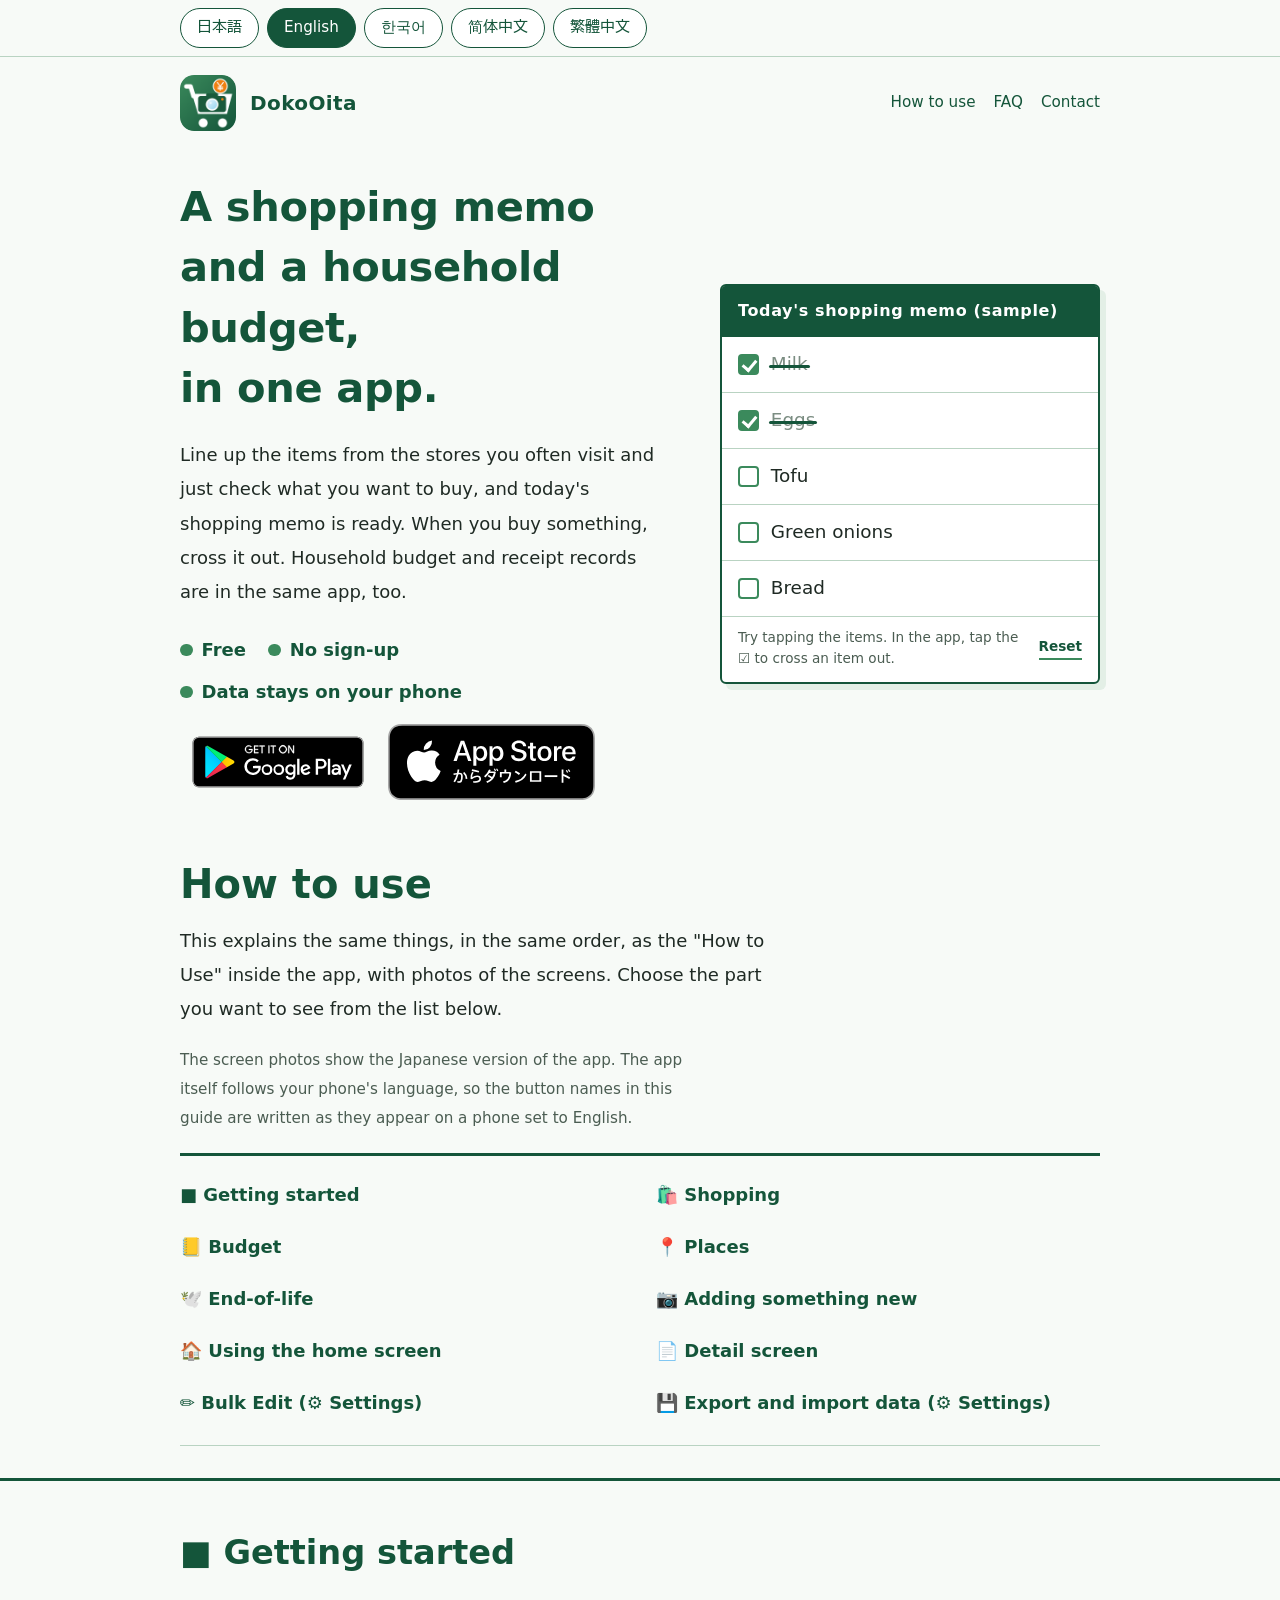
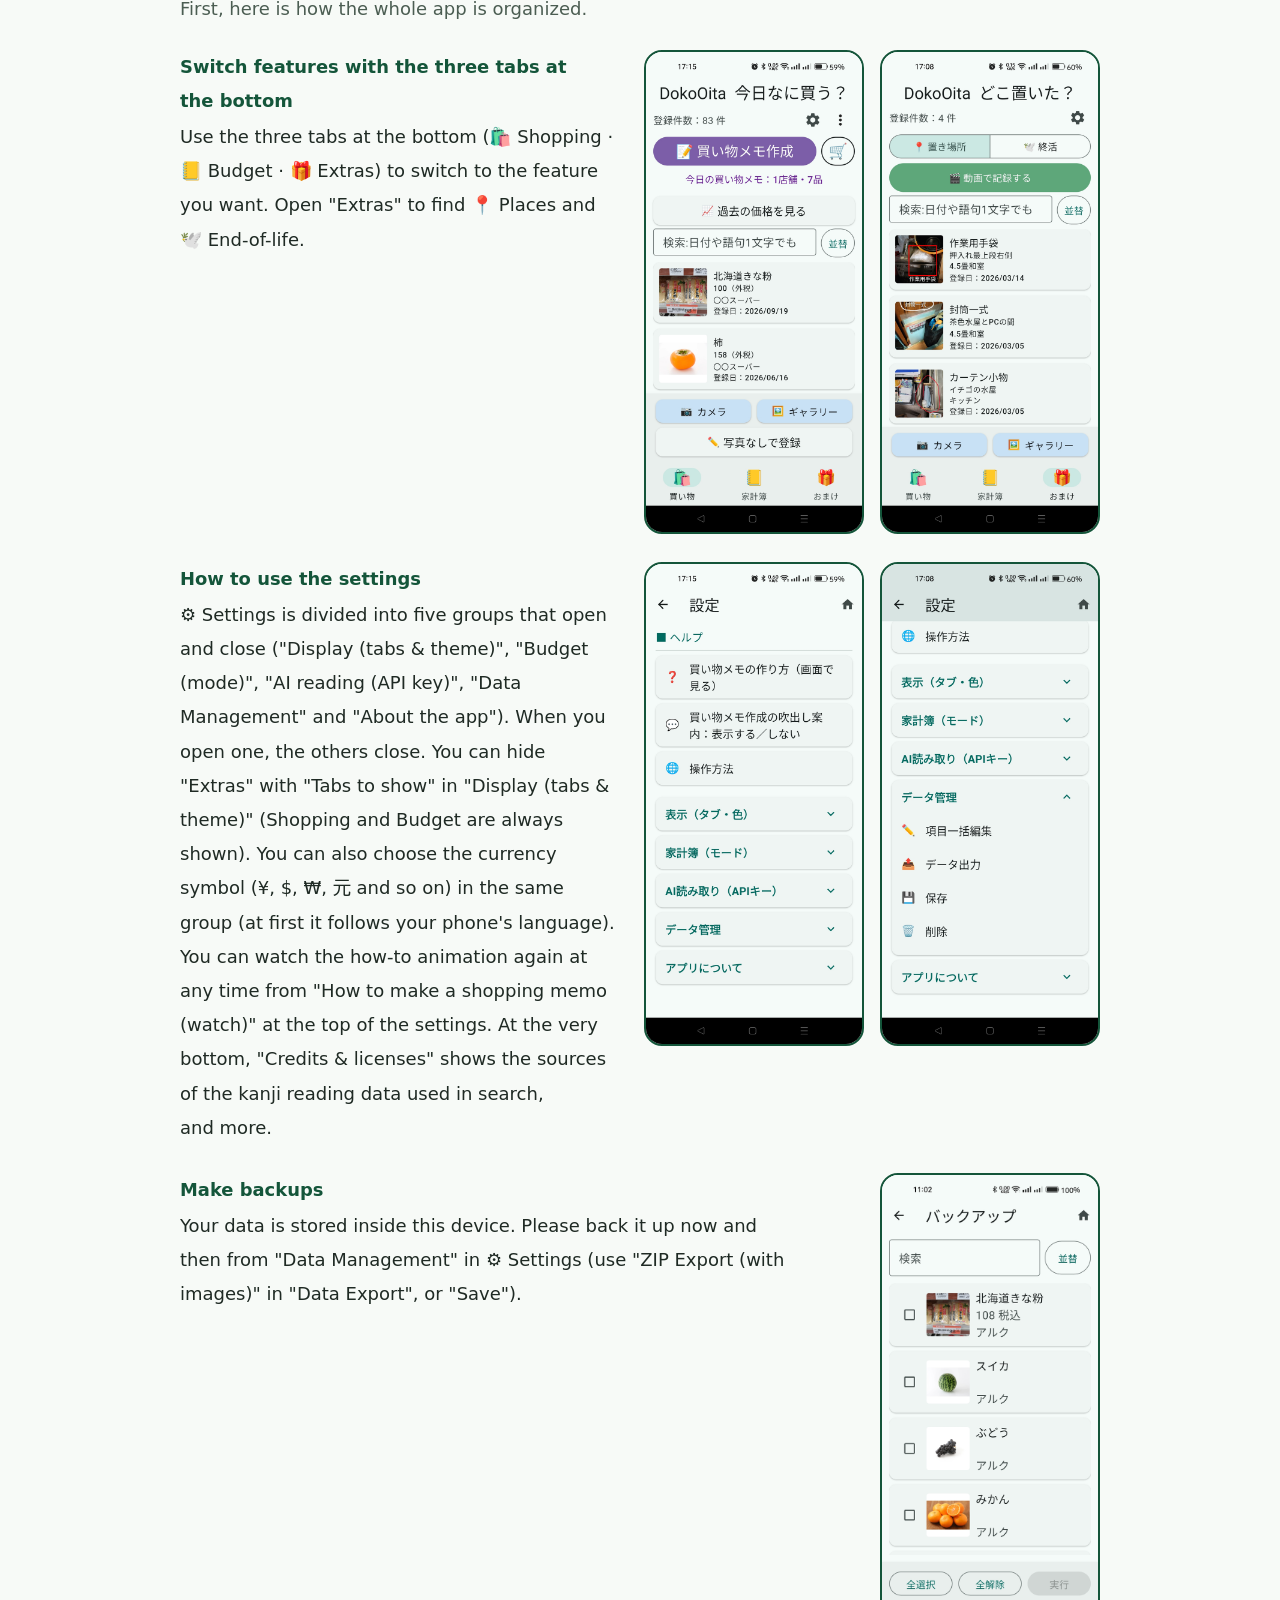
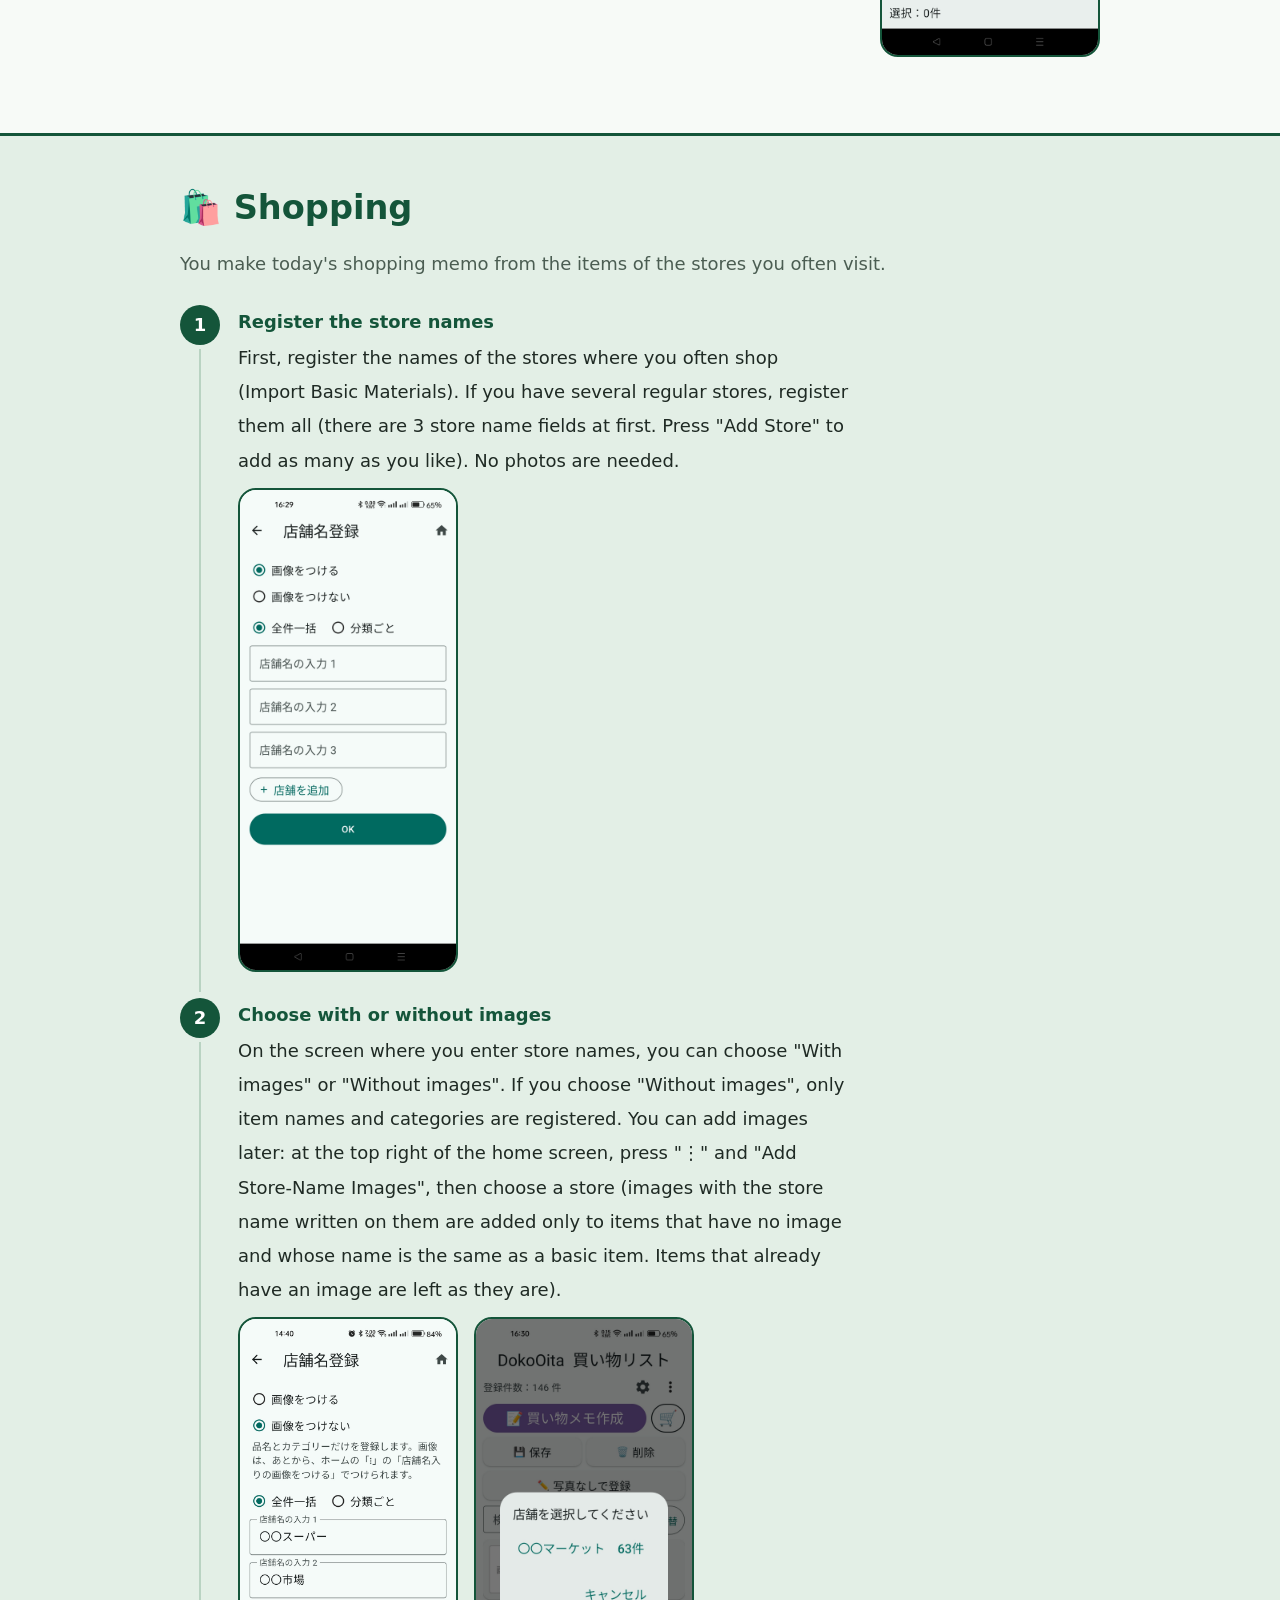
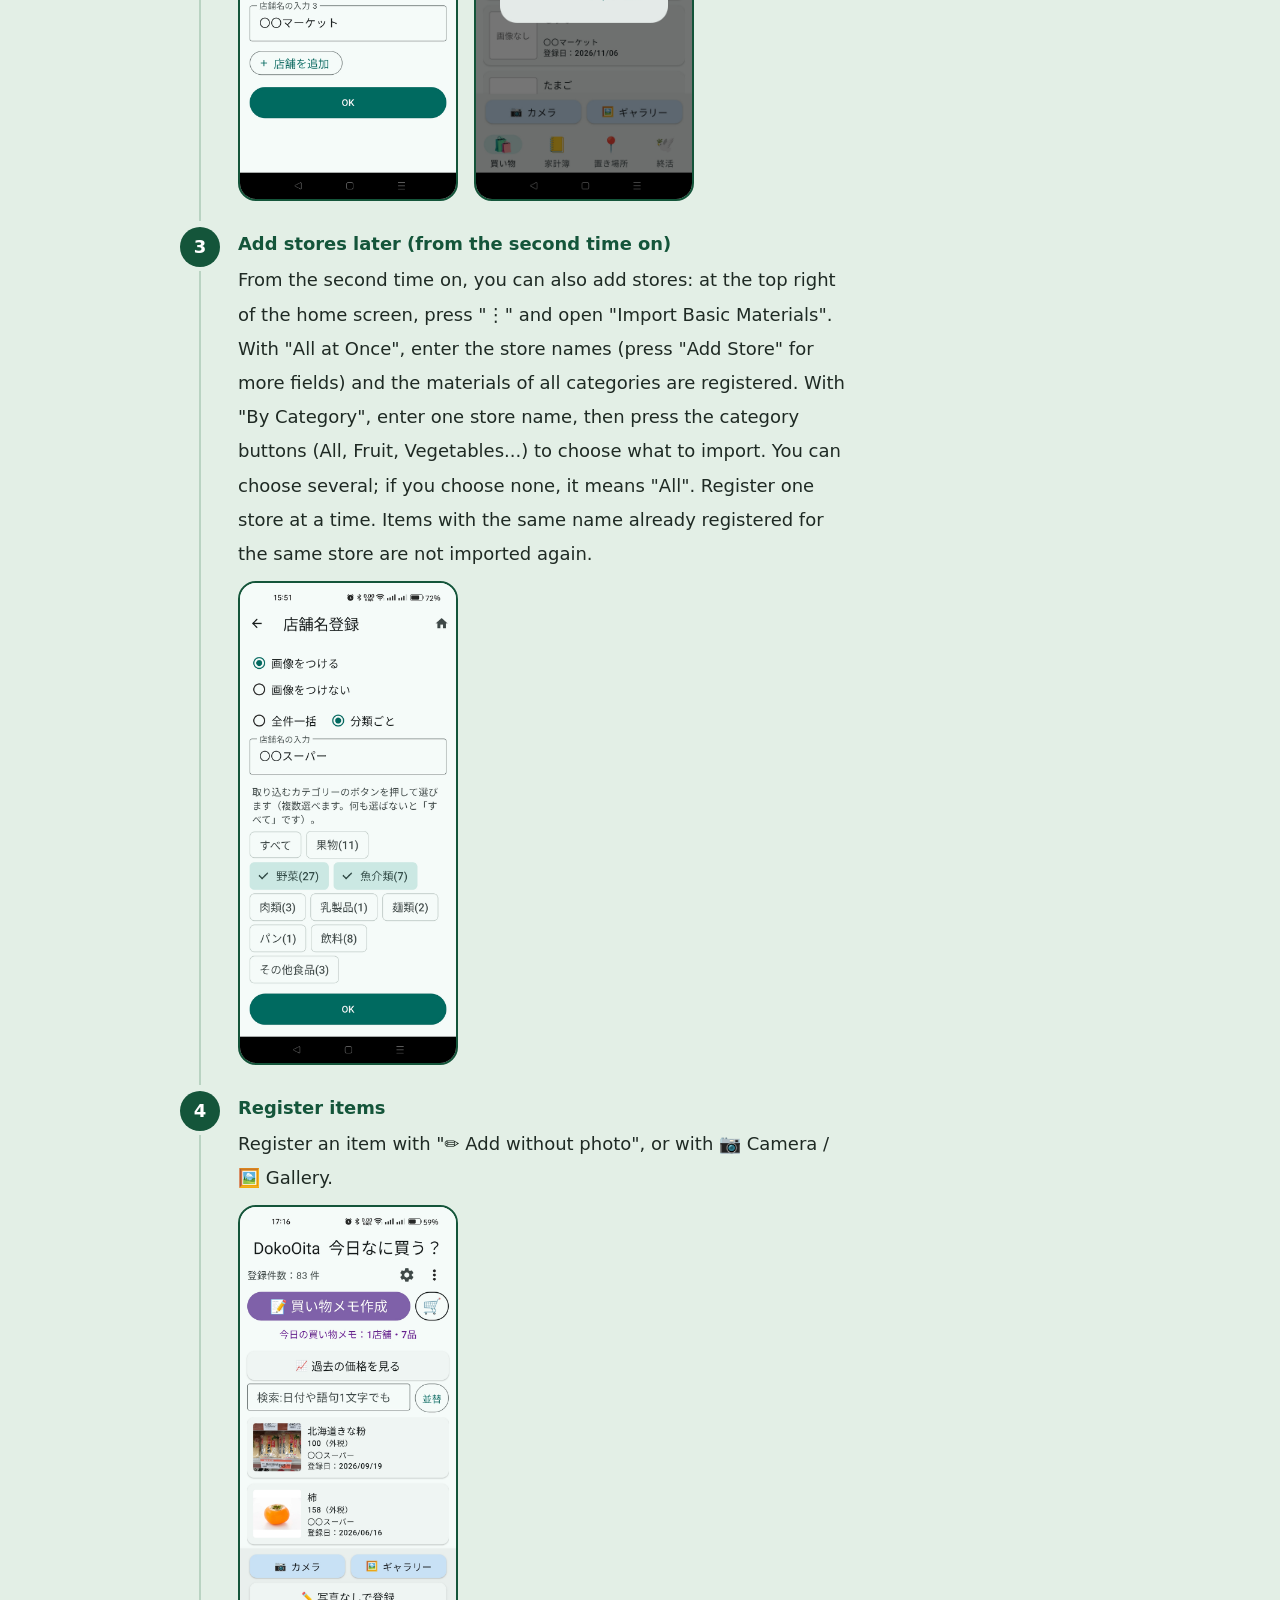
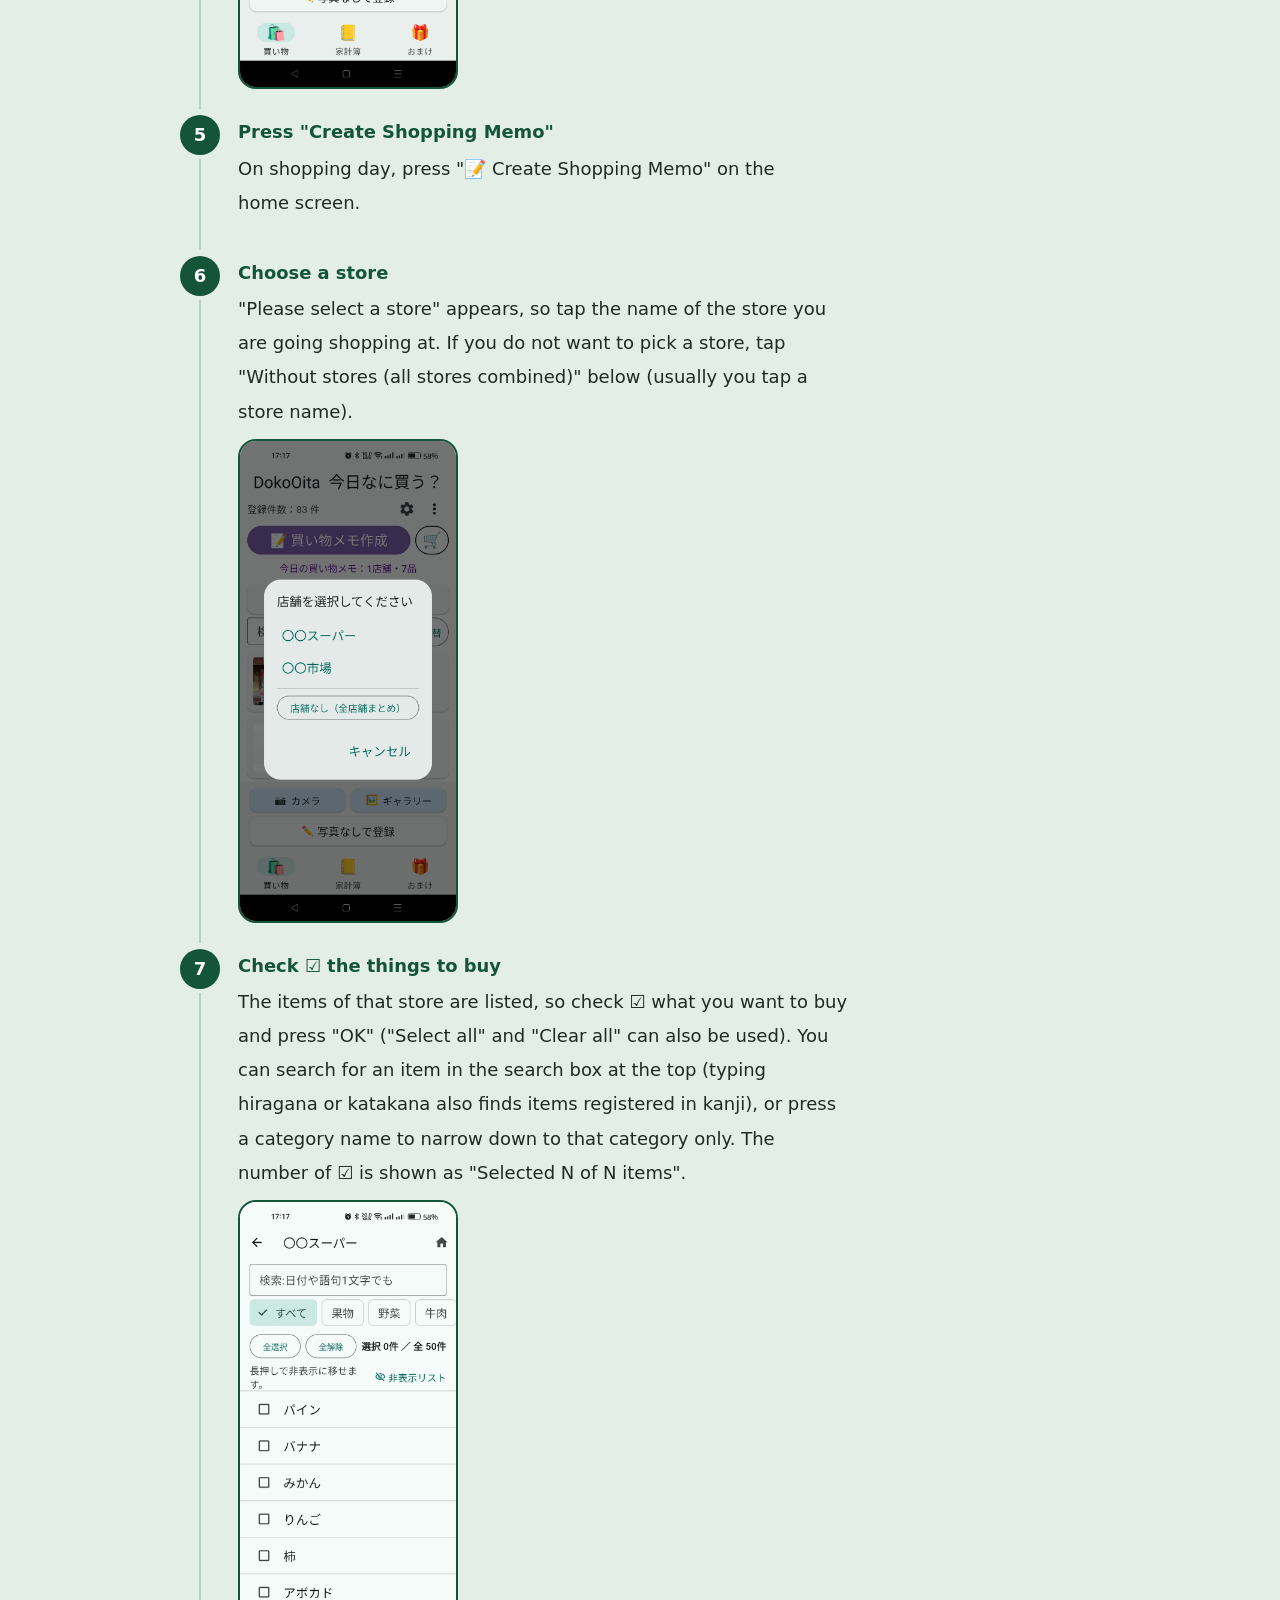
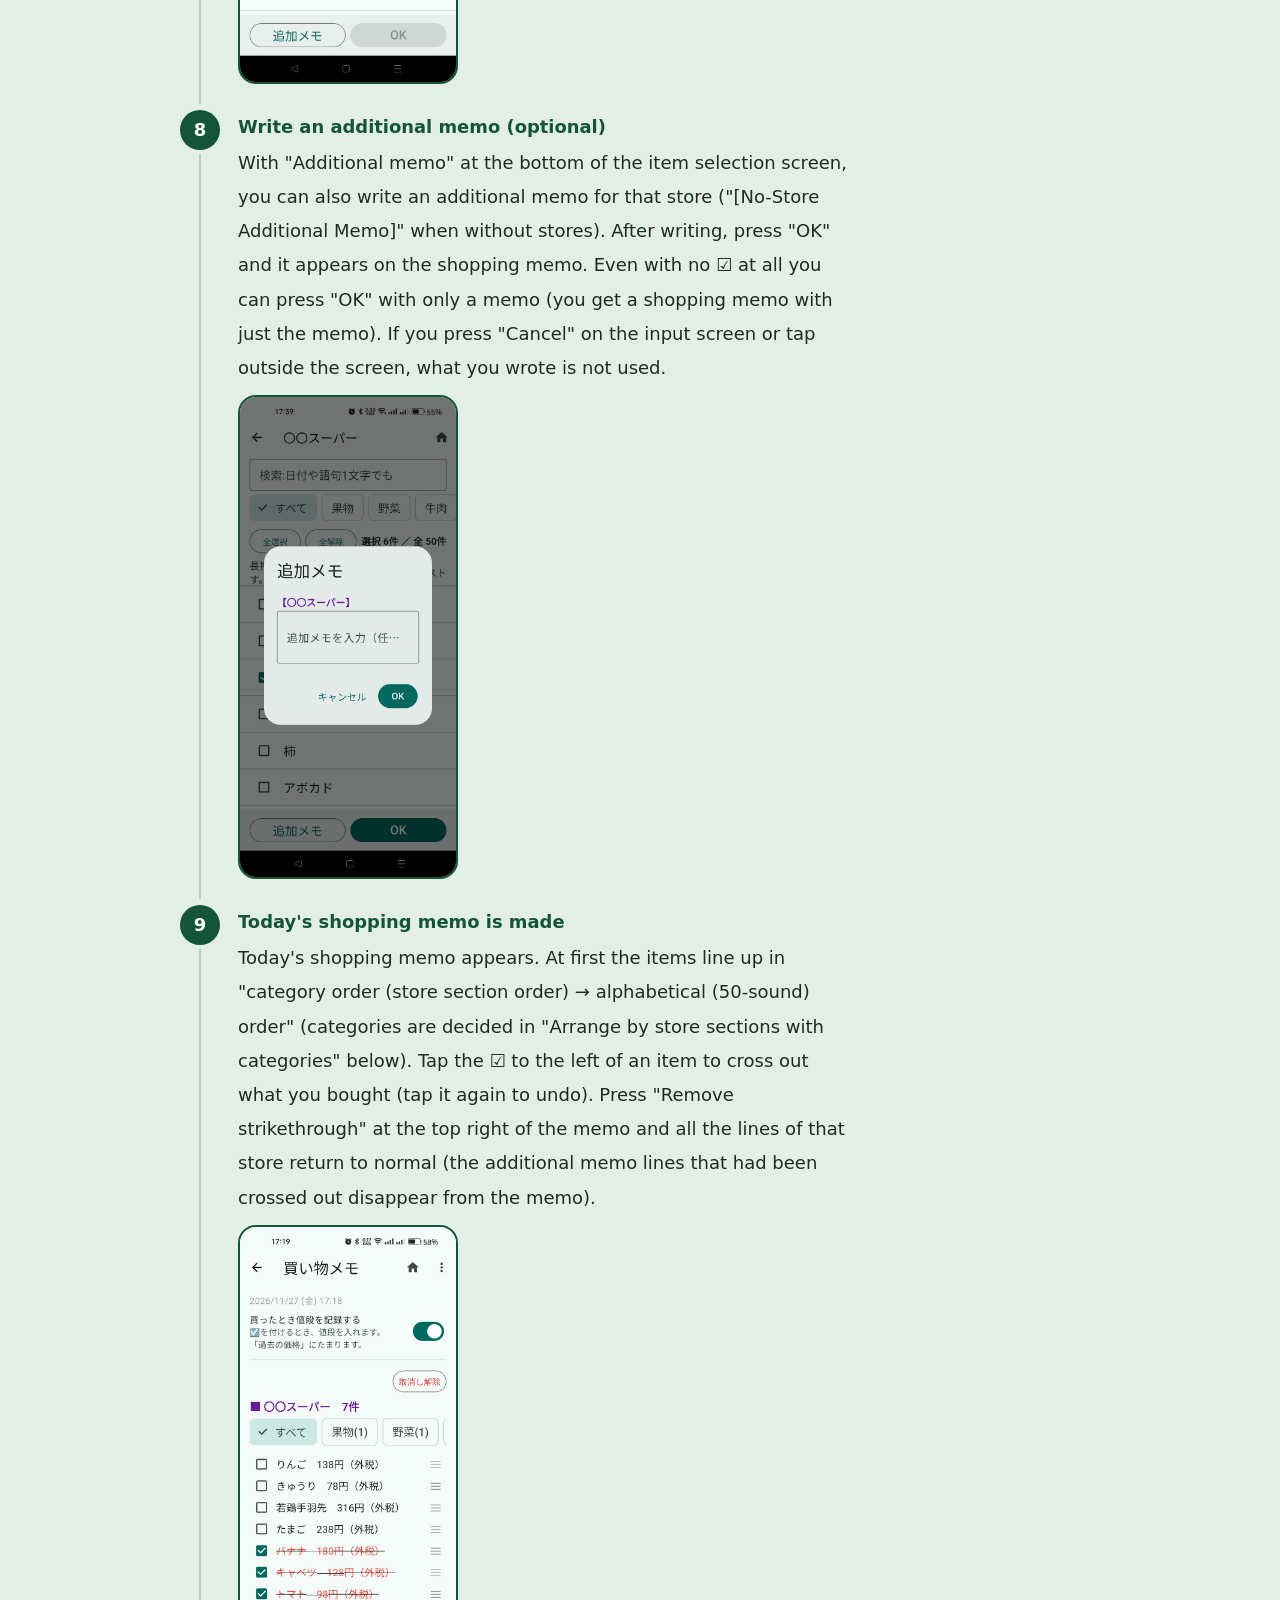
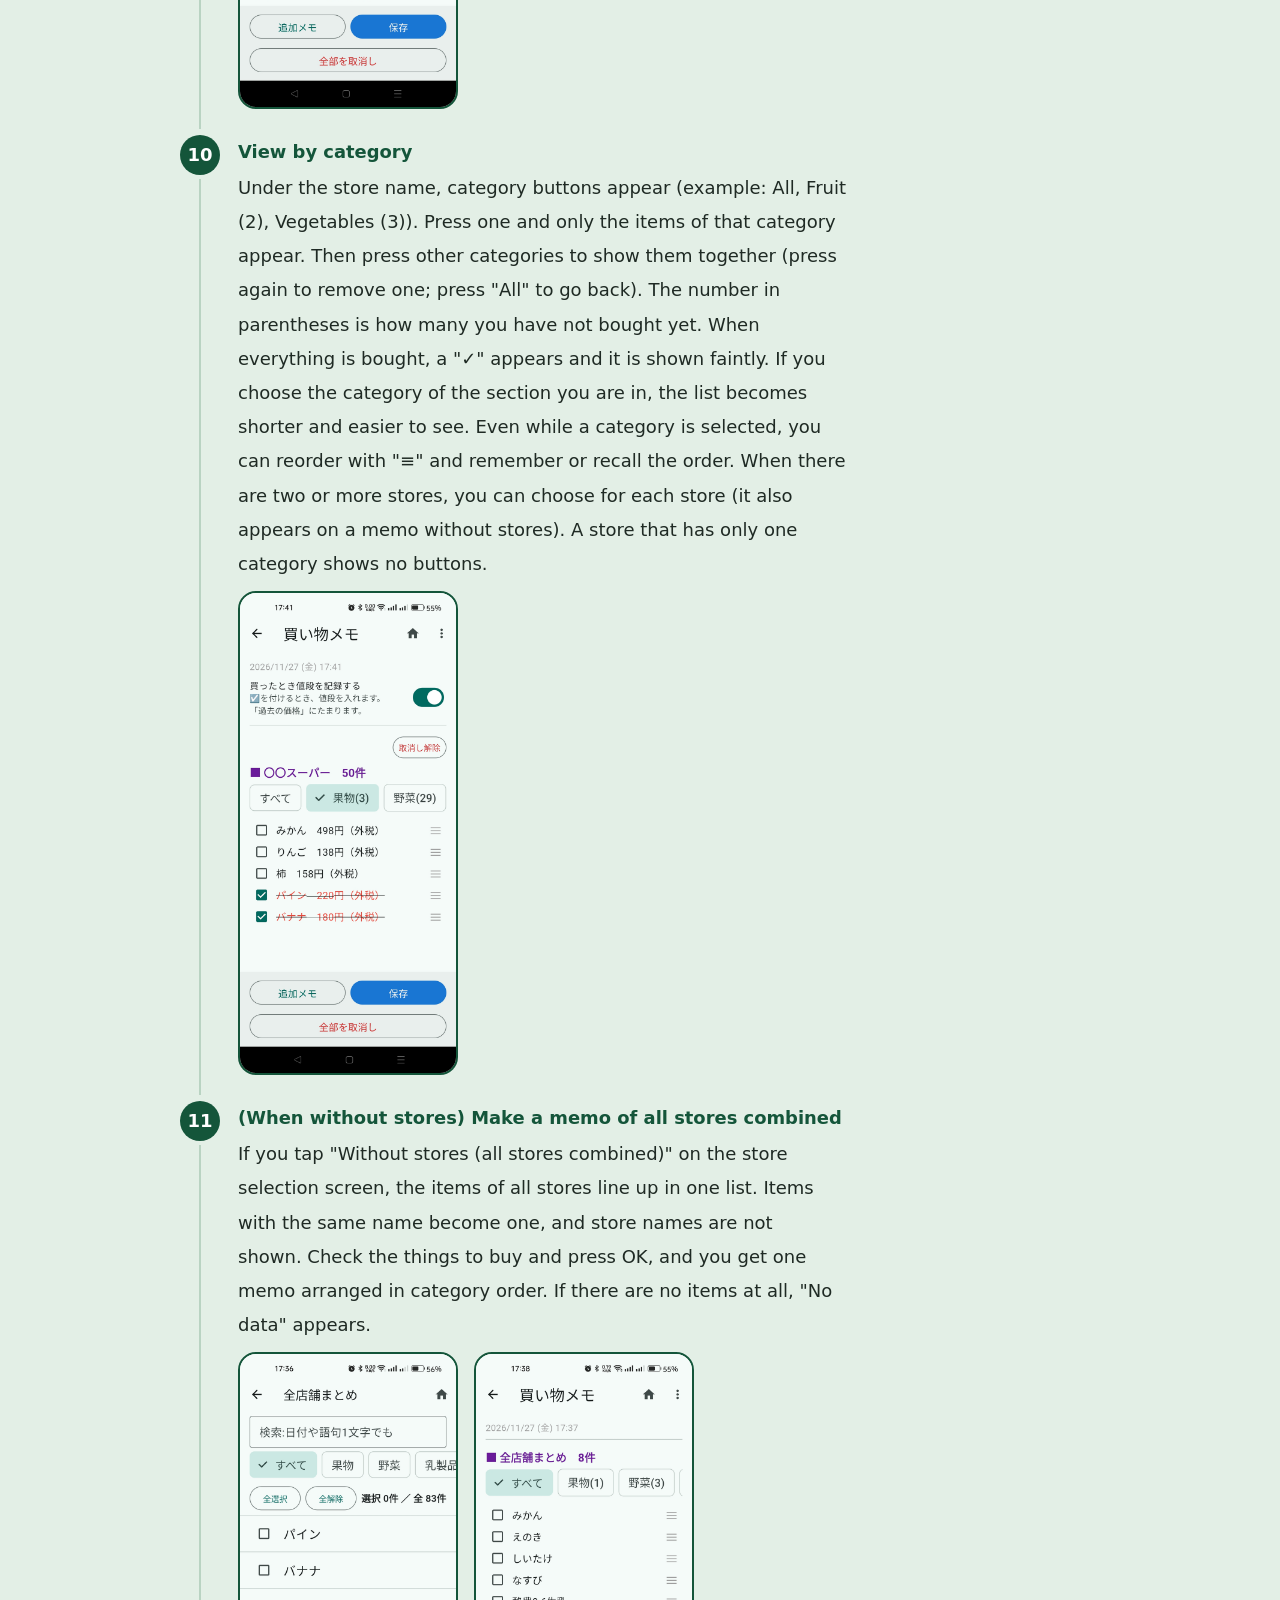
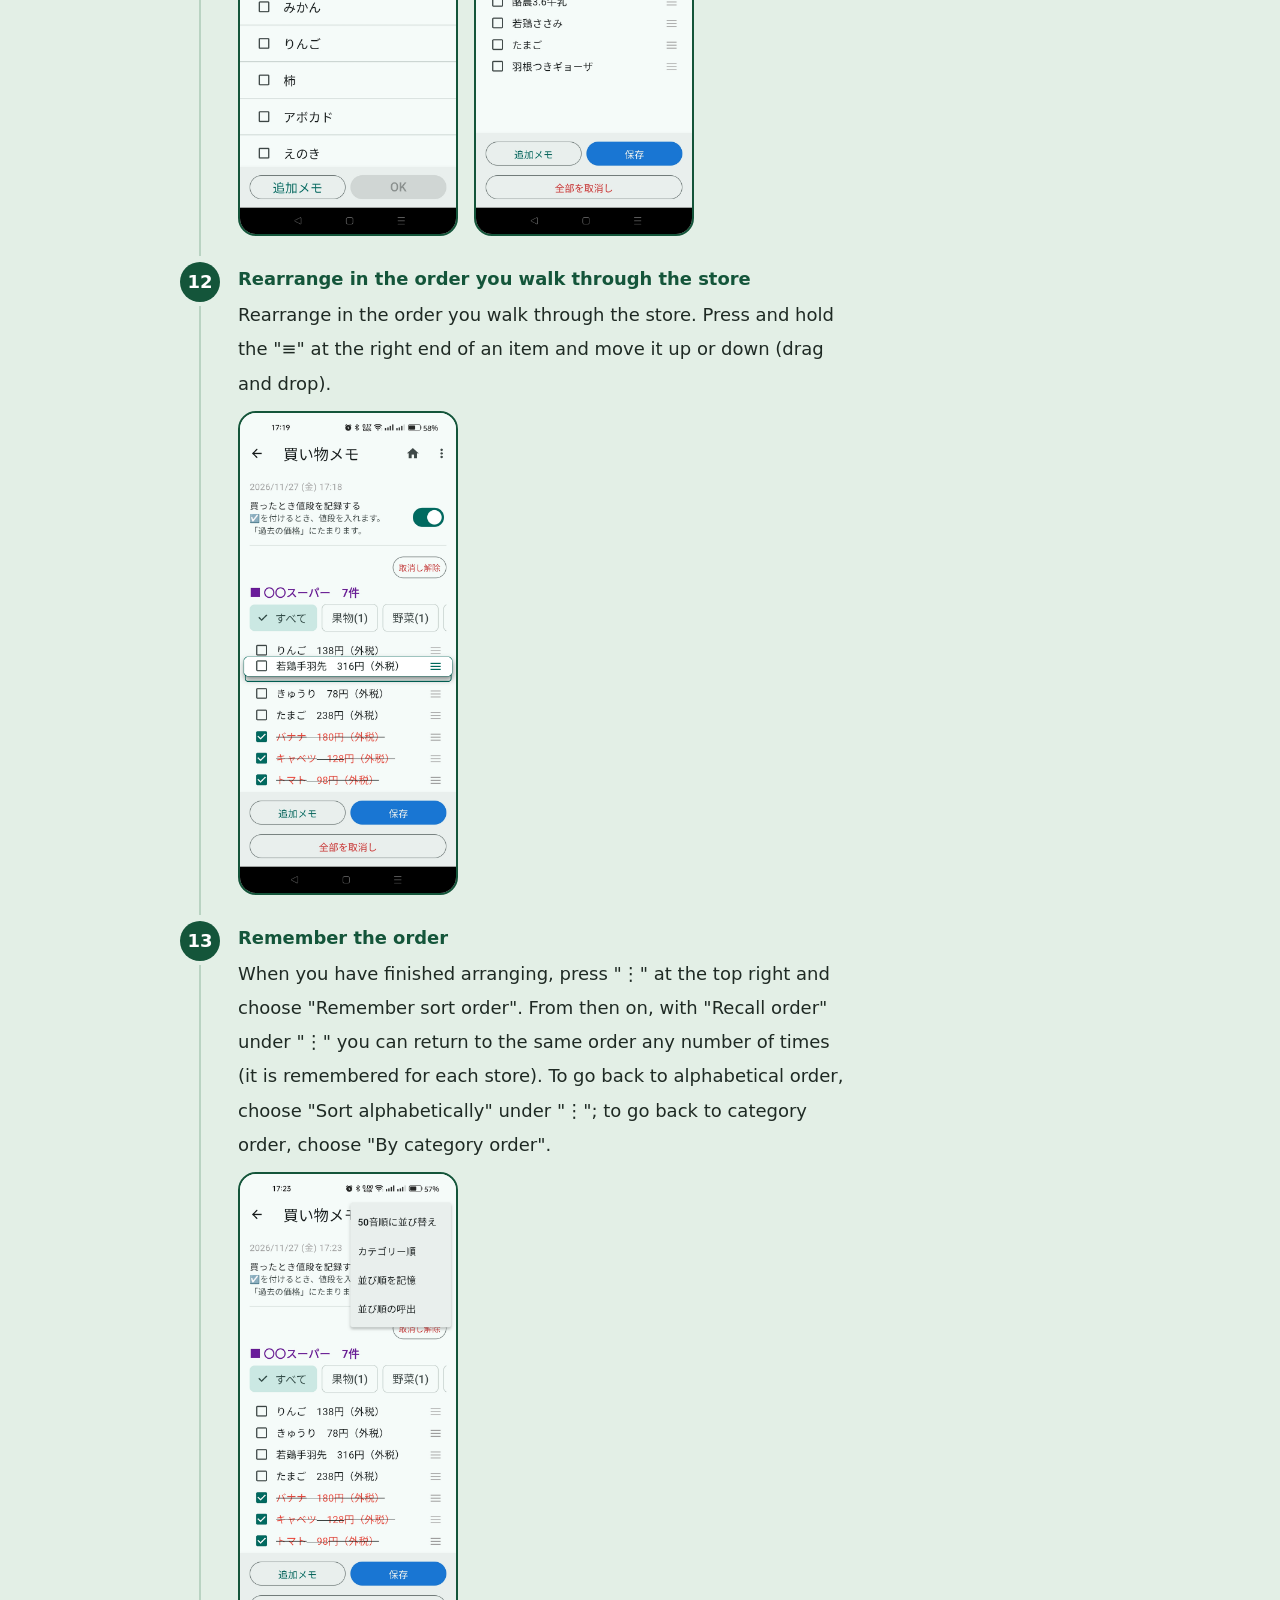
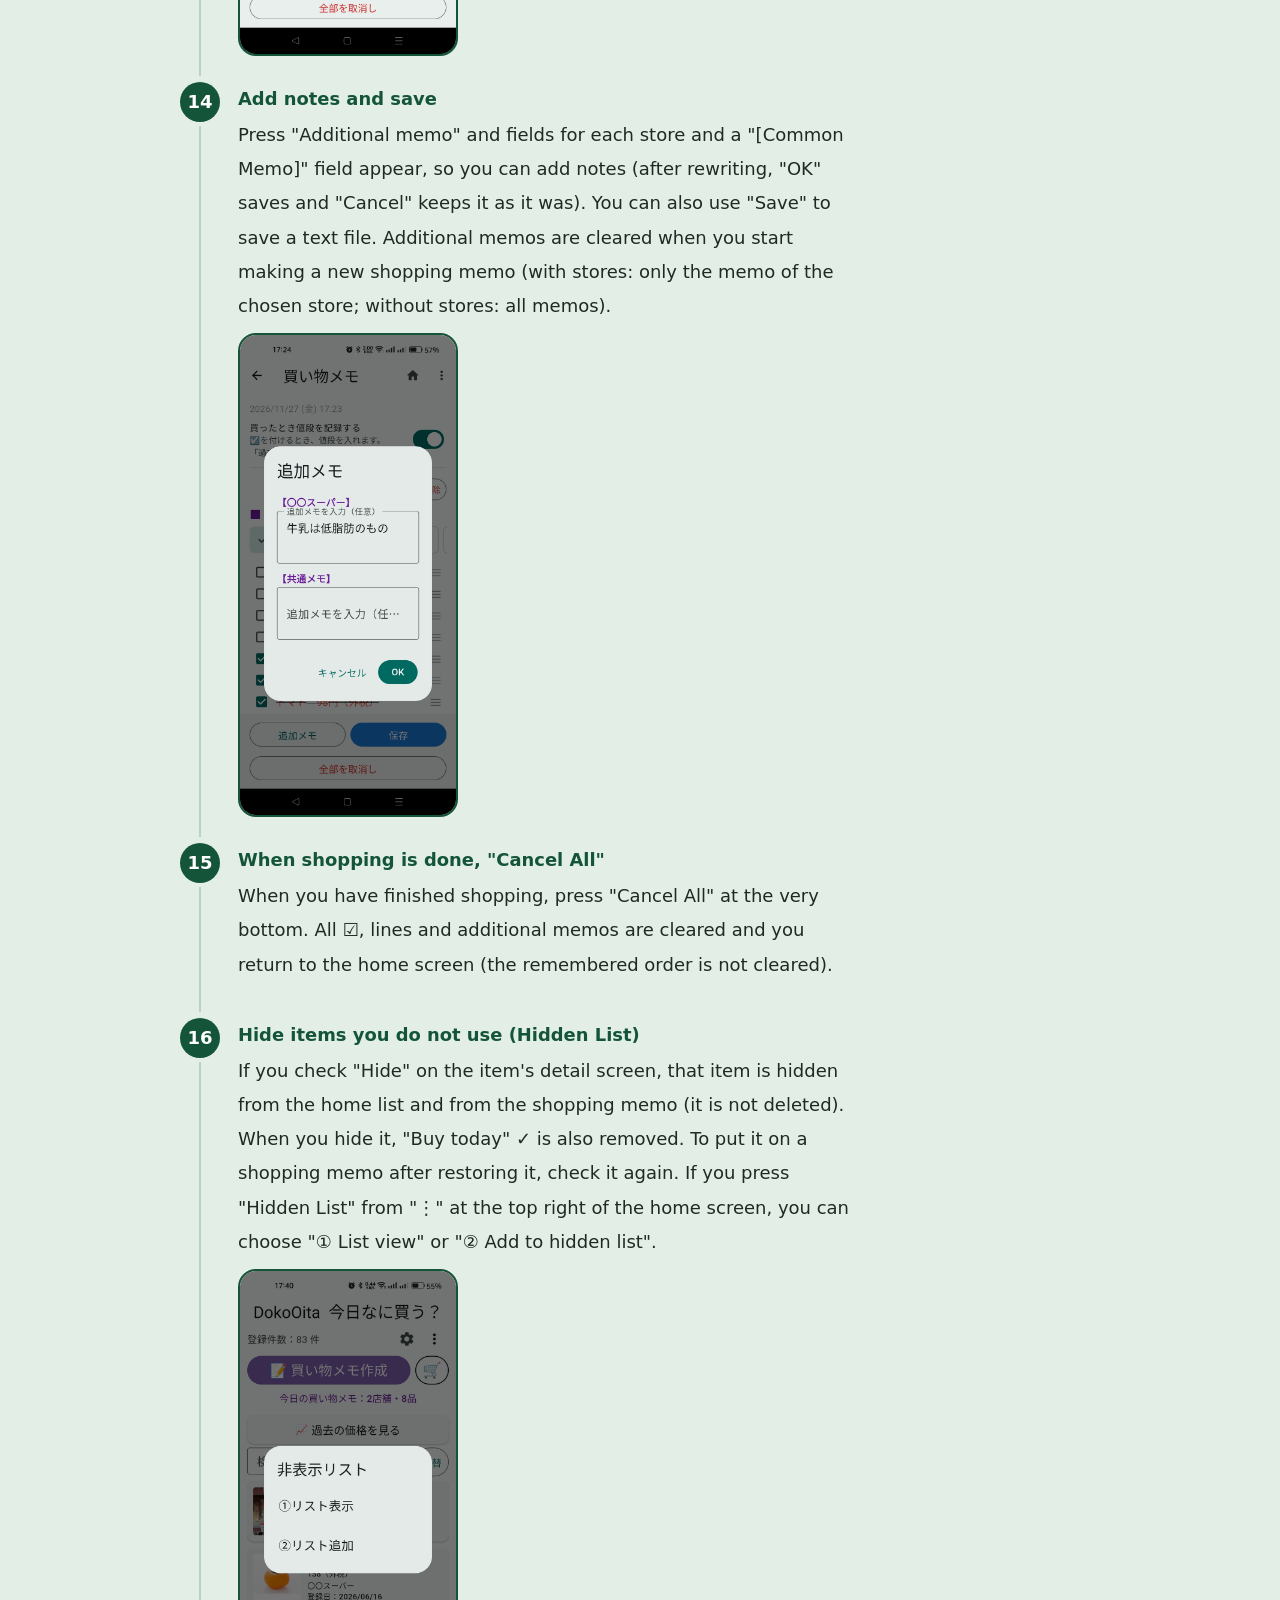
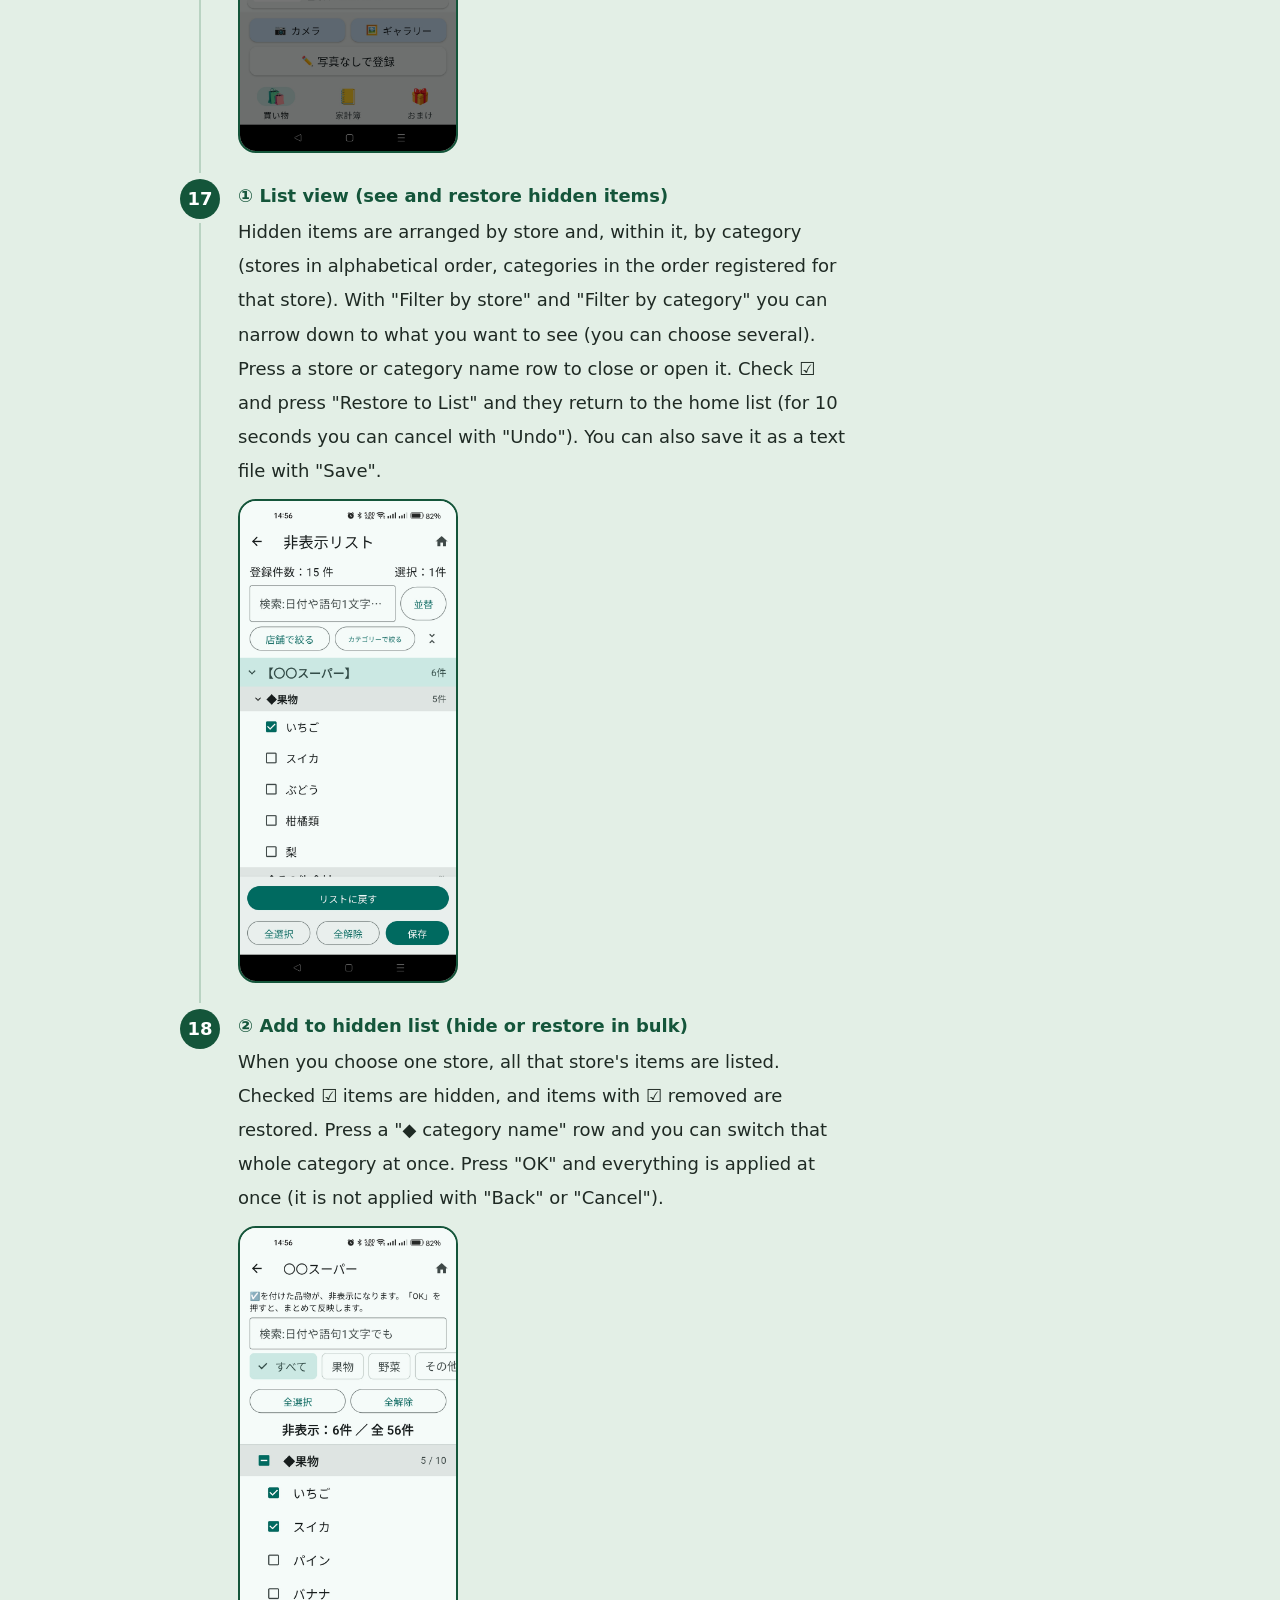
==== commit bf95ad12: "Add files via upload" ====
--- a/index.html
+++ b/index.html
@@ -58,27 +58,12 @@
 <li><button aria-pressed="false" type="button"><span aria-hidden="true" class="box"></span><span class="lab" data-l="ja" lang="ja">食パン</span><span class="lab" data-l="en" lang="en">Bread</span><span class="lab" data-l="ko" lang="ko">식빵</span><span class="lab" data-l="zh-Hans" lang="zh-Hans">吐司</span><span class="lab" data-l="zh-Hant" lang="zh-Hant">吐司</span></button></li>
 </ul>
 <div class="foot">
-<span data-l="ja" lang="ja">品物をさわってみてください。アプリでは、右になぞると線で消えます。</span><span data-l="en" lang="en">Try tapping the items. In the app, you swipe right to cross an item out.</span><span data-l="ko" lang="ko">품목을 눌러 보세요. 앱에서는 오른쪽으로 밀면 줄이 그어집니다.</span><span data-l="zh-Hans" lang="zh-Hans">请点一下商品试试。在应用里，向右滑动就会划线消掉。</span><span data-l="zh-Hant" lang="zh-Hant">請點一下商品試試。在應用程式裡，向右滑動就會劃線消掉。</span>
+<span data-l="ja" lang="ja">品物をさわってみてください。アプリでは、☑を押すと線で消えます。</span><span data-l="en" lang="en">Try tapping the items. In the app, tap the ☑ to cross an item out.</span><span data-l="ko" lang="ko">품목을 눌러 보세요. 앱에서는 ☑를 누르면 줄이 그어져 지워집니다.</span><span data-l="zh-Hans" lang="zh-Hans">请点一点商品。在应用里，点☑就会划线消掉。</span><span data-l="zh-Hant" lang="zh-Hant">請點一點商品。在應用程式裡，點☑就會劃線消掉。</span>
 <button type="button" class="reset" id="reset"><span data-l="ja" lang="ja">もとに戻す</span><span data-l="en" lang="en">Reset</span><span data-l="ko" lang="ko">되돌리기</span><span data-l="zh-Hans" lang="zh-Hans">恢复原状</span><span data-l="zh-Hant" lang="zh-Hant">恢復原狀</span></button>
 </div>
 </div>
 </section>
 </div>
-<section class="story" id="story">
-<div class="wrap">
-<h2 data-l="ja" lang="ja">開発の経緯</h2><h2 data-l="en" lang="en">Why I made this app</h2><h2 data-l="ko" lang="ko">개발 배경</h2><h2 data-l="zh-Hans" lang="zh-Hans">开发缘由</h2><h2 data-l="zh-Hant" lang="zh-Hant">開發緣由</h2>
-<div class="story-body">
-<p data-l="ja" lang="ja">日々の買い物で「買う物のメモ書き」を作成して持参していませんか？店舗でメモを見ながらカゴに入れたら線を引き・・・ですよね😢</p><p data-l="en" lang="en">When you go shopping, do you write a memo of what to buy and carry it with you? Look at the memo in the store, put things in the basket, and cross them out... right? 😢</p><p data-l="ko" lang="ko">매일 장을 볼 때 "살 물건 메모"를 만들어 가지고 가시나요? 매장에서 메모를 보며 장바구니에 담고 줄을 긋고…… 그렇죠? 😢</p><p data-l="zh-Hans" lang="zh-Hans">每天买东西时，您是不是会写好“要买的东西的备忘”带去呢？在店里一边看备忘一边放进购物篮，再划线……对吧？😢</p><p data-l="zh-Hant" lang="zh-Hant">每天買東西時，您是不是會寫好「要買的東西的備忘」帶去呢？在店裡一邊看備忘一邊放進購物籃，再劃線……對吧？😢</p>
-<p data-l="ja" lang="ja">私達夫婦も高齢になり、メモ作成が億劫で面倒になり、何とか簡単に出来ないものかと考えこのアプリを開発しました。</p><p data-l="en" lang="en">My wife and I have grown older, and writing a memo every time became a bother. I wondered if it could be made easier, and so I developed this app.</p><p data-l="ko" lang="ko">저희 부부도 나이가 들어 메모를 쓰는 것이 귀찮아졌고, 어떻게든 간단하게 할 수 없을까 생각하다가 이 앱을 개발했습니다.</p><p data-l="zh-Hans" lang="zh-Hans">我们夫妻也上了年纪，写备忘变得麻烦又费劲，心想能不能想办法变得简单一些，于是开发了这个应用。</p><p data-l="zh-Hant" lang="zh-Hant">我們夫妻也上了年紀，寫備忘變得麻煩又費勁，心想能不能想辦法變得簡單一些，於是開發了這個應用程式。</p>
-<p data-l="ja" lang="ja">その他にも「日常の困りごと」をひとつに纏めて解決できればと考え多機能アプリに仕上げました。</p><p data-l="en" lang="en">I also wanted to solve other "everyday troubles" in one place, so I built it as a multi-function app.</p><p data-l="ko" lang="ko">그 밖에도 "일상의 불편함"을 하나로 모아 해결하고 싶어서 다기능 앱으로 완성했습니다.</p><p data-l="zh-Hans" lang="zh-Hans">除此之外，我们还想把“日常生活中的烦恼”集中在一起解决，所以把它做成了多功能应用。</p><p data-l="zh-Hant" lang="zh-Hant">除此之外，我們還想把「日常生活中的煩惱」集中在一起解決，所以把它做成了多功能應用程式。</p>
-<p data-l="ja" lang="ja">例えば、「あれ、どこに置いたっけ・・・」と、探し回った経験はありませんか？私達も自分達が片づけて「しまい込んだ物」の場所を覚えられず、思い出せず、で、結果、持っているのに再購入してしまうことが度々ありました。年を重ねて高齢になると記憶との戦いが始まります。</p><p data-l="en" lang="en">For example, haven't you ever searched around thinking "Now, where did I put it...?" We could not remember where we had "stored things away" ourselves, and as a result we often bought things again even though we already had them. As you get older, the battle with memory begins.</p><p data-l="ko" lang="ko">예를 들어 "어, 어디에 뒀더라……" 하고 찾아 헤맨 경험은 없으신가요? 저희도 직접 정리해서 "넣어 둔 물건"의 위치를 기억하지 못하고 떠올리지 못해, 결국 가지고 있는데도 다시 사 버리는 일이 자주 있었습니다. 나이가 들면 기억과의 싸움이 시작됩니다.</p><p data-l="zh-Hans" lang="zh-Hans">比如，您有没有过“咦，我把它放哪儿了……”四处翻找的经历？我们也记不住自己收拾起来的“收好的东西”放在哪里，想不起来，结果明明有却又买了一次，这种事经常发生。人上了年纪，就开始了与记忆的战斗。</p><p data-l="zh-Hant" lang="zh-Hant">比如，您有沒有過「咦，我把它放哪兒了……」四處翻找的經歷？我們也記不住自己收拾起來的「收好的東西」放在哪裡，想不起來，結果明明有卻又買了一次，這種事經常發生。人上了年紀，就開始了與記憶的戰鬥。</p>
-<p data-l="ja" lang="ja">ここに3枚の写真があります。これは、数年前から私達が片づけてしまい込んだ状態をスマホで撮影後に簡単な編集をして保存した写真です。こうやって写真で記録するようになって以後、見つけられずに購入することはなくなりました。</p><p data-l="en" lang="en">Here are three photos. They are photos we have taken with a smartphone, after tidying things away, and saved after simple editing, for several years now. Since we began recording this way with photos, we have never again bought something because we could not find it.</p><p data-l="ko" lang="ko">여기에 사진이 3장 있습니다. 몇 년 전부터 저희가 정리해서 넣어 둔 상태를 스마트폰으로 찍은 뒤 간단히 편집해서 저장한 사진입니다. 이렇게 사진으로 기록하게 된 뒤로는 찾지 못해서 다시 사는 일이 없어졌습니다.</p><p data-l="zh-Hans" lang="zh-Hans">这里有3张照片。这是几年前开始，我们用手机拍下收拾起来的状态，简单编辑后保存的照片。自从这样用照片来记录以后，就再也没有因为找不到而重新购买了。</p><p data-l="zh-Hant" lang="zh-Hant">這裡有3張照片。這是幾年前開始，我們用手機拍下收拾起來的狀態，簡單編輯後儲存的照片。自從這樣用照片來記錄以後，就再也沒有因為找不到而重新購買了。</p>
-<div class="shots story-photos"><figure class="shot"><img alt="ホットカーペットのコード" data-alt-ja="ホットカーペットのコード" data-alt-en="Cord of a hot carpet" data-alt-ko="전기 카펫의 코드" data-alt-zh-Hans="电热毯的电线" data-alt-zh-Hant="電熱毯的電線" loading="lazy" src="images/p1_hot_carpet_cord.png"/></figure><figure class="shot"><img alt="APの配電盤とパイプシャフトの鍵" data-alt-ja="APの配電盤とパイプシャフトの鍵" data-alt-en="Key to the apartment&#x27;s electrical panel and pipe shaft" data-alt-ko="아파트 배전반과 파이프 샤프트의 열쇠" data-alt-zh-Hans="公寓配电盘和管道井的钥匙" data-alt-zh-Hant="公寓配電盤和管道井的鑰匙" loading="lazy" src="images/p2_key.png"/></figure><figure class="shot"><img alt="作業用手袋" data-alt-ja="作業用手袋" data-alt-en="Work gloves" data-alt-ko="작업용 장갑" data-alt-zh-Hans="工作手套" data-alt-zh-Hant="工作手套" loading="lazy" src="images/p3_gloves.png"/></figure></div>
-<p data-l="ja" lang="ja">ある時、娘から「アレクサに覚えてもらえばいいのに」と勧められ挑戦してみましたが、記憶させた内容を必要な時に瞬時に思い出せず、うまくいきませんでした。</p><p data-l="en" lang="en">One day my daughter suggested, "Why not have Alexa remember it?" I tried, but I could not recall what I had stored at the moment I needed it, and it did not work well.</p><p data-l="ko" lang="ko">어느 날 딸이 "알렉사에게 기억시키면 되잖아요" 하고 권해서 도전해 보았지만, 기억시킨 내용을 필요할 때 바로 떠올리지 못해서 잘 되지 않았습니다.</p><p data-l="zh-Hans" lang="zh-Hans">有一次，女儿建议“让 Alexa 帮你记住不就好了”，我们试了一下，但需要的时候无法立刻想起记住的内容，没有成功。</p><p data-l="zh-Hant" lang="zh-Hant">有一次，女兒建議「讓 Alexa 幫你記住不就好了」，我們試了一下，但需要的時候無法立刻想起記住的內容，沒有成功。</p>
-<p data-l="ja" lang="ja">「重要事項を書き込んだ写真なら簡単に確認可能」そうです、文字だけ写真だけでは駄目なんです。この【DokoOita】は、そんな「くらしの困った？」を手助けするアプリです☺</p><p data-l="en" lang="en">"A photo with the important points written on it makes it easy to check." That's right: words alone, or a photo alone, are not enough. [DokoOita] is an app that helps with such "little troubles in daily life" ☺</p><p data-l="ko" lang="ko">"중요한 내용을 적어 넣은 사진이라면 쉽게 확인할 수 있다." 그렇습니다, 글자만으로도 사진만으로도 부족합니다. 이 [DokoOita]는 그런 "생활 속 곤란함"을 도와주는 앱입니다 ☺</p><p data-l="zh-Hans" lang="zh-Hans">“写上重要事项的照片，就能轻松确认。”没错，只有文字或只有照片都不行。这个【DokoOita】，就是帮您解决这类“生活中的小烦恼”的应用☺</p><p data-l="zh-Hant" lang="zh-Hant">「寫上重要事項的照片，就能輕鬆確認。」沒錯，只有文字或只有照片都不行。這個【DokoOita】，就是幫您解決這類「生活中的小煩惱」的應用程式☺</p>
-</div>
-</div>
-</section>
 <section class="guidehead" id="guide">
 <div class="wrap">
 <h2 class="gh1" data-l="ja" lang="ja">操作方法</h2><h2 class="gh1" data-l="en" lang="en">How to use</h2><h2 class="gh1" data-l="ko" lang="ko">사용 방법</h2><h2 class="gh1" data-l="zh-Hans" lang="zh-Hans">使用方法</h2><h2 class="gh1" data-l="zh-Hant" lang="zh-Hant">使用方法</h2>
@@ -88,9 +73,9 @@
 </section>
 <section class="band" id="intro"><div class="wrap">
 <h2 class="sec" data-l="ja" lang="ja">■ はじめに</h2><h2 class="sec" data-l="en" lang="en">■ Getting started</h2><h2 class="sec" data-l="ko" lang="ko">■ 시작하기 전에</h2><h2 class="sec" data-l="zh-Hans" lang="zh-Hans">■ 开始之前</h2><h2 class="sec" data-l="zh-Hant" lang="zh-Hant">■ 開始之前</h2><p class="lead2" data-l="ja" lang="ja">まずは、アプリの全体のつくりです。</p><p class="lead2" data-l="en" lang="en">First, here is how the whole app is organized.</p><p class="lead2" data-l="ko" lang="ko">먼저 앱 전체의 구성입니다.</p><p class="lead2" data-l="zh-Hans" lang="zh-Hans">首先，介绍应用整体的结构。</p><p class="lead2" data-l="zh-Hant" lang="zh-Hant">首先，介紹應用程式整體的結構。</p>
-<div class="gstep single"><div class="gtxt" data-l="ja" lang="ja"><b>下の4つのタブで、機能を切り替える</b>下の4つのタブ（🛍️買い物・📒家計簿・📍置き場所・🕊️終活）で、使いたい機能に切り替えます。</div><div class="gtxt" data-l="en" lang="en"><b>Switch features with the four tabs at the bottom</b>Use the four tabs at the bottom (🛍️ Shopping · 📒 Budget · 📍 Places · 🕊️ End-of-life) to switch to the feature you want.</div><div class="gtxt" data-l="ko" lang="ko"><b>아래의 4개 탭으로 기능을 전환한다</b>아래의 4개 탭(🛍️ 쇼핑・📒 가계부・📍 장소・🕊️ 인생 정리)으로 사용하고 싶은 기능으로 전환합니다.</div><div class="gtxt" data-l="zh-Hans" lang="zh-Hans"><b>用下面的4个标签页切换功能</b>用下面的4个标签页（🛍️购物・📒记账・📍地点・🕊️人生整理），切换到想使用的功能。</div><div class="gtxt" data-l="zh-Hant" lang="zh-Hant"><b>用下面的4個分頁切換功能</b>用下面的4個分頁（🛍️購物・📒記帳・📍地點・🕊️人生整理），切換到想使用的功能。</div><div class="shots"><figure class="shot"><img alt="ホーム画面（下の4つのタブが見える）" data-alt-ja="ホーム画面（下の4つのタブが見える）" data-alt-en="Home screen (the four tabs at the bottom are visible)" data-alt-ko="홈 화면(아래의 4개 탭이 보입니다)" data-alt-zh-Hans="主屏幕（可以看到下面的4个标签页）" data-alt-zh-Hant="主螢幕（可以看到下面的4個分頁）" loading="lazy" src="images/s01_home_tabs.png"/></figure></div></div>
-<div class="gstep single"><div class="gtxt" data-l="ja" lang="ja"><b>使わないタブを隠す</b>使わないタブは、⚙設定の「表示するタブ」で隠せます。使い方のスライドは、⚙設定の「アプリの概略」から、いつでも見られます。⚙設定の一番下の「出典・ライセンス」では、検索で使っている漢字の読みのデータの出典などが見られます。</div><div class="gtxt" data-l="en" lang="en"><b>Hide tabs you do not use</b>You can hide tabs you do not use with "Tabs to show" in ⚙ Settings. You can watch the intro slides again at any time from "App overview" in ⚙ Settings. At the very bottom of ⚙ Settings, "Credits &amp; licenses" shows the sources of the kanji reading data used in search, and more.</div><div class="gtxt" data-l="ko" lang="ko"><b>쓰지 않는 탭을 숨긴다</b>쓰지 않는 탭은 ⚙ 설정의 "표시할 탭"에서 숨길 수 있습니다. 사용법 슬라이드는 ⚙ 설정의 "앱 개요"에서 언제든지 볼 수 있습니다. ⚙ 설정 맨 아래의 "출처·라이선스"에서는 검색에 쓰는 한자 읽기 데이터의 출처 등을 볼 수 있습니다.</div><div class="gtxt" data-l="zh-Hans" lang="zh-Hans"><b>隐藏不用的标签页</b>不用的标签页，可以在⚙设置的“显示的标签页”里隐藏。使用说明的幻灯片，随时可以从⚙设置的“应用概览”里观看。在⚙设置最下面的“来源与许可”里，可以看到搜索中使用的汉字读音数据的来源等。</div><div class="gtxt" data-l="zh-Hant" lang="zh-Hant"><b>隱藏不用的分頁</b>不用的分頁，可以在⚙設定的「顯示的分頁」裡隱藏。使用說明的幻燈片，隨時可以從⚙設定的「應用程式概覽」裡觀看。在⚙設定最下面的「來源與授權」裡，可以看到搜尋中使用的漢字讀音資料的來源等。</div><div class="shots"><figure class="shot"><img alt="設定画面のヘルプの部分（「アプリの概略」「操作方法」などが見える）" data-alt-ja="設定画面のヘルプの部分（「アプリの概略」「操作方法」などが見える）" data-alt-en="The help part of the settings screen (&quot;App overview&quot;, &quot;How to Use&quot; and so on are visible)" data-alt-ko="설정 화면의 도움말 부분(&quot;앱 개요&quot;, &quot;사용방법&quot; 등이 보입니다)" data-alt-zh-Hans="设置画面的帮助部分（可以看到“应用概览”“如何使用”等）" data-alt-zh-Hant="設定畫面的幫助部分（可以看到「應用程式概覽」「如何使用」等）" loading="lazy" src="images/s02_settings_top.png"/></figure></div></div>
-<div class="gstep single"><div class="gtxt" data-l="ja" lang="ja"><b>バックアップを取る</b>データは、この端末の中に入っています。ときどき「保存」でバックアップを取って下さい。</div><div class="gtxt" data-l="en" lang="en"><b>Make backups</b>Your data is stored inside this device. Please back it up now and then with "Save".</div><div class="gtxt" data-l="ko" lang="ko"><b>백업을 한다</b>데이터는 이 기기 안에 들어 있습니다. 가끔 "저장"으로 백업을 해 주세요.</div><div class="gtxt" data-l="zh-Hans" lang="zh-Hans"><b>做好备份</b>数据保存在这台设备里。请时常用“保存”做备份。</div><div class="gtxt" data-l="zh-Hant" lang="zh-Hant"><b>做好備份</b>資料儲存在這臺裝置裡。請時常用「儲存」做備份。</div><div class="shots"><figure class="shot"><img alt="保存（バックアップ）の画面" data-alt-ja="保存（バックアップ）の画面" data-alt-en="The save (backup) screen" data-alt-ko="저장(백업) 화면" data-alt-zh-Hans="保存（备份）的画面" data-alt-zh-Hant="儲存（備份）的畫面" loading="lazy" src="images/s03_backup_menu.png"/></figure></div></div>
+<div class="gstep single"><div class="gtxt" data-l="ja" lang="ja"><b>下の3つのタブで、機能を切り替える</b>下の3つのタブ（🛍️買い物・📒家計簿・🎁おまけ）で、使いたい機能に切り替えます。「おまけ」を開くと、📍置き場所と🕊️終活があります。</div><div class="gtxt" data-l="en" lang="en"><b>Switch features with the three tabs at the bottom</b>Use the three tabs at the bottom (🛍️ Shopping · 📒 Budget · 🎁 Extras) to switch to the feature you want. Open "Extras" to find 📍 Places and 🕊️ End-of-life.</div><div class="gtxt" data-l="ko" lang="ko"><b>아래의 3개 탭으로 기능을 전환한다</b>아래의 3개 탭(🛍️ 쇼핑・📒 가계부・🎁 부가)으로 사용하고 싶은 기능으로 전환합니다. "부가"를 열면 📍 장소와 🕊️ 인생 정리가 있습니다.</div><div class="gtxt" data-l="zh-Hans" lang="zh-Hans"><b>用下面的3个标签页切换功能</b>用下面的3个标签页（🛍️购物・📒记账・🎁附加），切换到想使用的功能。打开“附加”，里面有📍地点和🕊️人生整理。</div><div class="gtxt" data-l="zh-Hant" lang="zh-Hant"><b>用下面的3個分頁切換功能</b>用下面的3個分頁（🛍️購物・📒記帳・🎁附加），切換到想使用的功能。打開「附加」，裡面有📍地點和🕊️人生整理。</div><div class="shots"><figure class="shot"><img alt="ホーム画面（下の3つのタブ（買い物・家計簿・おまけ）が見える）" data-alt-ja="ホーム画面（下の3つのタブ（買い物・家計簿・おまけ）が見える）" data-alt-en="Home screen (the three tabs at the bottom — Shopping, Budget, Extras — are visible)" data-alt-ko="홈 화면(아래의 3개 탭 — 쇼핑・가계부・부가 — 이 보입니다)" data-alt-zh-Hans="主屏幕（可以看到下面的3个标签页：购物・记账・附加）" data-alt-zh-Hant="主螢幕（可以看到下面的3個分頁：購物・記帳・附加）" loading="lazy" src="images/s01_home_tabs.png"/></figure><figure class="shot"><img alt="「おまけ」タブ（置き場所・終活が見える）" data-alt-ja="「おまけ」タブ（置き場所・終活が見える）" data-alt-en="The &quot;Extras&quot; tab (Places and End-of-life are visible)" data-alt-ko="&quot;부가&quot; 탭(장소와 인생 정리가 보입니다)" data-alt-zh-Hans="“附加”标签页（可以看到地点和人生整理）" data-alt-zh-Hant="「附加」分頁（可以看到地點和人生整理）" loading="lazy" src="images/s61_omake_tab.png"/></figure></div></div>
+<div class="gstep single"><div class="gtxt" data-l="ja" lang="ja"><b>設定の使い方</b>⚙設定は、開け閉めできる5つのグループに分かれています（表示（タブ・色）・家計簿（モード）・AI読み取り（APIキー）・データ管理・アプリについて）。ひとつ開くと、ほかは閉じます。「おまけ」は、「表示（タブ・色）」の「表示するタブ」で隠せます（買い物と家計簿は、いつも出ます）。金額の記号（円・$・₩・元など）も、同じグループで選べます（はじめは、スマホの言語に合わせます）。使い方のアニメは、設定の上の「買い物メモの作り方（画面で見る）」から、いつでも見られます。一番下の「出典・ライセンス」では、検索で使っている漢字の読みのデータの出典などが見られます。</div><div class="gtxt" data-l="en" lang="en"><b>How to use the settings</b>⚙ Settings is divided into five groups that open and close ("Display (tabs & theme)", "Budget (mode)", "AI reading (API key)", "Data Management" and "About the app"). When you open one, the others close. You can hide "Extras" with "Tabs to show" in "Display (tabs & theme)" (Shopping and Budget are always shown). You can also choose the currency symbol (¥, $, ₩, 元 and so on) in the same group (at first it follows your phone's language). You can watch the how-to animation again at any time from "How to make a shopping memo (watch)" at the top of the settings. At the very bottom, "Credits &amp; licenses" shows the sources of the kanji reading data used in search, and more.</div><div class="gtxt" data-l="ko" lang="ko"><b>설정 사용법</b>⚙ 설정은 열고 닫을 수 있는 5개의 그룹으로 나뉘어 있습니다("화면 (탭·테마)", "가계부 (모드)", "AI 읽기 (API 키)", "데이터 관리", "앱 정보"). 하나를 열면 나머지는 닫힙니다. "부가"는 "화면 (탭·테마)"의 "표시할 탭"에서 숨길 수 있습니다(쇼핑과 가계부는 항상 표시됩니다). 금액 기호(¥, $, ₩, 元 등)도 같은 그룹에서 고를 수 있습니다(처음에는 휴대폰의 언어에 맞춥니다). 사용법 애니메이션은 설정 맨 위의 "쇼핑 메모 만드는 방법 (화면으로 보기)"에서 언제든지 볼 수 있습니다. 맨 아래의 "출처·라이선스"에서는 검색에 쓰는 한자 읽기 데이터의 출처 등을 볼 수 있습니다.</div><div class="gtxt" data-l="zh-Hans" lang="zh-Hans"><b>设置的使用方法</b>⚙设置分成5个可以展开和收起的分组（“显示（标签页·主题）”“记账（模式）”“AI识别（API密钥）”“数据管理”“关于应用”）。打开一个，其他的就会收起。“附加”可以在“显示（标签页·主题）”的“显示的标签页”里隐藏（购物和记账始终显示）。金额符号（¥、$、₩、元等）也可以在同一个分组里选择（一开始会跟随手机的语言）。使用说明的动画，随时可以从设置最上面的“购物备忘的做法（看画面）”观看。在最下面的“来源与许可”里，可以看到搜索中使用的汉字读音数据的来源等。</div><div class="gtxt" data-l="zh-Hant" lang="zh-Hant"><b>設定的使用方法</b>⚙設定分成5個可以展開和收起的群組（「顯示（分頁・主題）」「記帳（模式）」「AI識別（API金鑰）」「資料管理」「關於應用程式」）。打開一個，其他的就會收起。「附加」可以在「顯示（分頁・主題）」的「顯示的分頁」裡隱藏（購物和記帳一直顯示）。金額符號（¥、$、₩、元等）也可以在同一個群組裡選擇（一開始會跟隨手機的語言）。使用說明的動畫，隨時可以從設定最上面的「購物備忘的做法（看畫面）」觀看。在最下面的「來源與授權」裡，可以看到搜尋中使用的漢字讀音資料的來源等。</div><div class="shots"><figure class="shot"><img alt="設定画面の上の部分（ヘルプの3行と、閉じたグループが並んでいる）" data-alt-ja="設定画面の上の部分（ヘルプの3行と、閉じたグループが並んでいる）" data-alt-en="The top of the settings screen (three help lines and the closed groups are lined up)" data-alt-ko="설정 화면의 위쪽(도움말 3줄과 닫힌 그룹이 늘어서 있습니다)" data-alt-zh-Hans="设置画面的上半部分（帮助的3行和已收起的分组排列在一起）" data-alt-zh-Hant="設定畫面的上半部分（幫助的3行和已收起的群組排列在一起）" loading="lazy" src="images/s02_settings_top.png"/></figure><figure class="shot"><img alt="設定で「データ管理」のグループを開いた画面（項目一括編集・データ出力・保存・削除）" data-alt-ja="設定で「データ管理」のグループを開いた画面（項目一括編集・データ出力・保存・削除）" data-alt-en="Settings with the &quot;Data Management&quot; group opened (Bulk Edit, Data Export, Save, Delete)" data-alt-ko="설정에서 &quot;데이터 관리&quot; 그룹을 연 화면(항목 일괄 편집・데이터 내보내기・저장・삭제)" data-alt-zh-Hans="设置里展开“数据管理”分组的画面（项目批量编辑・数据导出・保存・删除）" data-alt-zh-Hant="設定裡展開「資料管理」群組的畫面（項目批次編輯・資料導出・儲存・刪除）" loading="lazy" src="images/s62_settings_data.png"/></figure></div></div>
+<div class="gstep single"><div class="gtxt" data-l="ja" lang="ja"><b>バックアップを取る</b>データは、この端末の中に入っています。ときどき、⚙設定の「データ管理」でバックアップを取って下さい（「データ出力」の「ZIPエクスポート（画像込み）」や、「保存」を使います）。</div><div class="gtxt" data-l="en" lang="en"><b>Make backups</b>Your data is stored inside this device. Please back it up now and then from "Data Management" in ⚙ Settings (use "ZIP Export (with images)" in "Data Export", or "Save").</div><div class="gtxt" data-l="ko" lang="ko"><b>백업을 한다</b>데이터는 이 기기 안에 들어 있습니다. 가끔 ⚙ 설정의 "데이터 관리"에서 백업을 해 주세요("데이터 내보내기"의 "ZIP 내보내기 (이미지 포함)"나 "저장"을 사용합니다).</div><div class="gtxt" data-l="zh-Hans" lang="zh-Hans"><b>做好备份</b>数据保存在这台设备里。请时常在⚙设置的“数据管理”里做备份（使用“数据导出”里的“ZIP导出（含图片）”，或“保存”）。</div><div class="gtxt" data-l="zh-Hant" lang="zh-Hant"><b>做好備份</b>資料儲存在這臺裝置裡。請時常在⚙設定的「資料管理」裡做備份（使用「資料導出」裡的「ZIP匯出（含圖片）」，或「儲存」）。</div><div class="shots"><figure class="shot"><img alt="保存（バックアップ）の画面" data-alt-ja="保存（バックアップ）の画面" data-alt-en="The save (backup) screen" data-alt-ko="저장(백업) 화면" data-alt-zh-Hans="保存（备份）的画面" data-alt-zh-Hant="儲存（備份）的畫面" loading="lazy" src="images/s03_backup_menu.png"/></figure></div></div>
 </div></section>
 <section class="band tint" id="shopping"><div class="wrap">
 <h2 class="sec" data-l="ja" lang="ja">🛍️ 買い物</h2><h2 class="sec" data-l="en" lang="en">🛍️ Shopping</h2><h2 class="sec" data-l="ko" lang="ko">🛍️ 쇼핑</h2><h2 class="sec" data-l="zh-Hans" lang="zh-Hans">🛍️ 购物</h2><h2 class="sec" data-l="zh-Hant" lang="zh-Hant">🛍️ 購物</h2><p class="lead2" data-l="ja" lang="ja">よく行くお店の品物から、今日の買い物メモを作ります。</p><p class="lead2" data-l="en" lang="en">You make today's shopping memo from the items of the stores you often visit.</p><p class="lead2" data-l="ko" lang="ko">자주 가는 매장의 품목으로 오늘의 쇼핑 메모를 만듭니다.</p><p class="lead2" data-l="zh-Hans" lang="zh-Hans">用常去商店的商品，制作今天的购物备忘。</p><p class="lead2" data-l="zh-Hant" lang="zh-Hant">用常去商店的商品，製作今天的購物備忘。</p>
@@ -98,14 +83,14 @@
 <li><div class="gtxt" data-l="ja" lang="ja"><b>お店の名前を登録する</b>はじめに、よく買い物をするお店の名前を登録します（基本素材のインポート）。行きつけのお店が複数あるときは、全部登録します（店舗名の欄は、はじめ3つ。「店舗を追加」を押すと、いくつでも増やせます）。写真は要りません。</div><div class="gtxt" data-l="en" lang="en"><b>Register the store names</b>First, register the names of the stores where you often shop (Import Basic Materials). If you have several regular stores, register them all (there are 3 store name fields at first. Press "Add Store" to add as many as you like). No photos are needed.</div><div class="gtxt" data-l="ko" lang="ko"><b>매장 이름을 등록한다</b>먼저 자주 장을 보는 매장의 이름을 등록합니다(기본 소재 가져오기). 자주 가는 매장이 여러 곳이면 모두 등록합니다(매장명 입력란은 처음에 3개입니다. "매장 추가"를 누르면 얼마든지 늘릴 수 있습니다). 사진은 필요 없습니다.</div><div class="gtxt" data-l="zh-Hans" lang="zh-Hans"><b>登记商店的名称</b>首先，登记经常购物的商店名称（导入基本素材）。有多家常去的商店时，请全部登记（店铺名称栏一开始有3个。按“添加店铺”可以增加任意多个）。不需要照片。</div><div class="gtxt" data-l="zh-Hant" lang="zh-Hant"><b>登記商店的名稱</b>首先，登記經常購物的商店名稱（匯入基本素材）。有多家常去的商店時，請全部登記（店鋪名稱欄一開始有3個。按「新增店鋪」可以增加任意多個）。不需要照片。</div><div class="shots"><figure class="shot"><img alt="お店の名前を登録する画面（基本素材のインポート）" data-alt-ja="お店の名前を登録する画面（基本素材のインポート）" data-alt-en="Screen for registering store names (Import Basic Materials)" data-alt-ko="매장 이름을 등록하는 화면(기본 소재 가져오기)" data-alt-zh-Hans="登记店铺名称的画面（导入基本素材）" data-alt-zh-Hant="登記店鋪名稱的畫面（匯入基本素材）" loading="lazy" src="images/s04_material_register.png"/></figure></div></li>
 <li><div class="gtxt" data-l="ja" lang="ja"><b>画像をつけるか、つけないかを選ぶ</b>お店の名前を入れる画面の上で、「画像をつける」か「画像をつけない」かを選べます。「画像をつけない」を選ぶと、品名とカテゴリーだけが登録されます。画像は、あとから、ホームの右上の「⋮」の「店舗名入りの画像をつける」で、お店を選んでつけられます（画像が無くて、品名が基本素材と同じ品物にだけ、店舗名を書き込んだ画像をつけます。すでに画像のある品物は、そのままです）。</div><div class="gtxt" data-l="en" lang="en"><b>Choose with or without images</b>On the screen where you enter store names, you can choose "With images" or "Without images". If you choose "Without images", only item names and categories are registered. You can add images later: at the top right of the home screen, press "⋮" and "Add Store-Name Images", then choose a store (images with the store name written on them are added only to items that have no image and whose name is the same as a basic item. Items that already have an image are left as they are).</div><div class="gtxt" data-l="ko" lang="ko"><b>이미지를 붙일지 말지 고른다</b>매장 이름을 입력하는 화면 위에서 "이미지 붙이기"와 "이미지 붙이지 않기" 중에서 고를 수 있습니다. "이미지 붙이지 않기"를 고르면 품명과 카테고리만 등록됩니다. 이미지는 나중에 홈 오른쪽 위의 "⋮"에서 "매장명이 들어간 이미지 붙이기"로 매장을 골라 붙일 수 있습니다(이미지가 없고 품명이 기본 소재와 같은 품목에만 매장명을 적어 넣은 이미지를 붙입니다. 이미 이미지가 있는 품목은 그대로입니다).</div><div class="gtxt" data-l="zh-Hans" lang="zh-Hans"><b>选择添加图片或不添加</b>在输入店铺名称的画面上方，可以选择“添加图片”或“不添加图片”。选择“不添加图片”，就只会登记品名和分类。图片可以之后在首页右上角“⋮”的“添加带店铺名的图片”里，选择商店后添加（只给没有图片、且品名与基本素材相同的商品添加写有店铺名称的图片。已经有图片的商品保持原样）。</div><div class="gtxt" data-l="zh-Hant" lang="zh-Hant"><b>選擇新增圖片或不新增</b>在輸入店鋪名稱的畫面上方，可以選擇「加入圖片」或「不加入圖片」。選擇「不加入圖片」，就只會登記品名和分類。圖片可以之後在首頁右上角「⋮」的「加入附店家名稱的圖片」裡，選擇商店後新增（只給沒有圖片、且品名與基本素材相同的商品新增寫有店鋪名稱的圖片。已經有圖片的商品保持原樣）。</div><div class="shots"><figure class="shot"><img alt="基本素材のインポートの画面（「画像をつける／つけない」の選択と、店舗名の欄・「店舗を追加」）" data-alt-ja="基本素材のインポートの画面（「画像をつける／つけない」の選択と、店舗名の欄・「店舗を追加」）" data-alt-en="Import Basic Materials screen (choosing &quot;With images&quot; or &quot;Without images&quot;, the store name fields and &quot;Add Store&quot;)" data-alt-ko="기본 소재 가져오기 화면(&quot;이미지 붙이기&quot;/&quot;이미지 붙이지 않기&quot; 선택과 매장명 입력란, &quot;매장 추가&quot;)" data-alt-zh-Hans="导入基本素材的画面（选择“添加图片”或“不添加图片”，以及店铺名称栏和“添加店铺”）" data-alt-zh-Hant="匯入基本素材的畫面（選擇「加入圖片」或「不加入圖片」，以及店鋪名稱欄和「新增店鋪」）" loading="lazy" src="images/s50_material_noimage.png"/></figure><figure class="shot"><img alt="ホームの「⋮」の「店舗名入りの画像をつける」を押して、お店を選ぶ画面" data-alt-ja="ホームの「⋮」の「店舗名入りの画像をつける」を押して、お店を選ぶ画面" data-alt-en="Screen where you press &quot;Add Store-Name Images&quot; under the home &quot;⋮&quot; and choose a store" data-alt-ko="홈의 &quot;⋮&quot;에서 &quot;매장명이 들어간 이미지 붙이기&quot;를 누르고 매장을 고르는 화면" data-alt-zh-Hans="按首页“⋮”里的“添加带店铺名的图片”，然后选择商店的画面" data-alt-zh-Hant="按首頁「⋮」裡的「加入附店家名稱的圖片」，然後選擇商店的畫面" loading="lazy" src="images/s51_attach_images.png"/></figure></div></li>
 <li><div class="gtxt" data-l="ja" lang="ja"><b>あとからお店を足す（2回目以降のインポート）</b>2回目以降も、ホームの右上の「⋮」から「基本素材のインポート」を開くと、お店を足せます。「全件一括」では、お店の名前を入れると（「店舗を追加」で欄を増やせます）、全部の分類の素材が入ります。「分類ごと」では、お店の名前を1つ入れて、取り込む分類のボタン（すべて・果物・野菜…）を押して選びます。複数選べます。何も選ばないと「すべて」です。お店は1回に1つずつ登録します。同じお店に同じ品名がすでにあるときは、取り込みません。</div><div class="gtxt" data-l="en" lang="en"><b>Add stores later (from the second time on)</b>From the second time on, you can also add stores: at the top right of the home screen, press "⋮" and open "Import Basic Materials". With "All at Once", enter the store names (press "Add Store" for more fields) and the materials of all categories are registered. With "By Category", enter one store name, then press the category buttons (All, Fruit, Vegetables...) to choose what to import. You can choose several; if you choose none, it means "All". Register one store at a time. Items with the same name already registered for the same store are not imported again.</div><div class="gtxt" data-l="ko" lang="ko"><b>나중에 매장을 추가한다(두 번째부터)</b>두 번째부터도 홈 오른쪽 위의 "⋮"에서 "기본 소재 가져오기"를 열어 매장을 추가할 수 있습니다. "전체 일괄"에서는 매장명을 입력하면("매장 추가"로 입력란을 늘릴 수 있습니다) 모든 분류의 소재가 들어갑니다. "분류별"에서는 매장명을 하나 입력한 뒤, 가져올 분류 버튼(전체・과일・채소…)을 눌러 고릅니다. 여러 개 고를 수 있으며, 아무것도 고르지 않으면 "전체"입니다. 매장은 한 번에 하나씩 등록합니다. 같은 매장에 같은 품명이 이미 있으면 가져오지 않습니다.</div><div class="gtxt" data-l="zh-Hans" lang="zh-Hans"><b>之后再添加店铺（第二次起）</b>第二次起，也可以在首页右上角“⋮”中打开“基本素材导入”来添加店铺。选择“全部一次性”时，输入店铺名称（可用“添加店铺”增加输入栏），就会登记全部分类的素材。选择“按分类”时，先输入一个店铺名称，再点按要导入的分类按钮（全部、水果、蔬菜…）来选择。可多选；什么都不选则表示“全部”。店铺一次登记一家。同一店铺里已有同名商品时，不会重复导入。</div><div class="gtxt" data-l="zh-Hant" lang="zh-Hant"><b>之後再新增店鋪（第二次起）</b>第二次起，也可以在首頁右上角「⋮」中開啟「基本素材匯入」來新增店鋪。選擇「全部一次性」時，輸入店鋪名稱（可用「新增店鋪」增加輸入欄），就會登記全部分類的素材。選擇「按分類」時，先輸入一個店鋪名稱，再點按要匯入的分類按鈕（全部、水果、蔬菜…）來選擇。可多選；什麼都不選則表示「全部」。店鋪一次登記一家。同一店鋪裡已有同名商品時，不會重複匯入。</div><div class="shots"><figure class="shot"><img alt="基本素材のインポートの「分類ごと」の画面（店舗名を1つ入れて、取り込むカテゴリーのボタンを選んだところ）" data-alt-ja="基本素材のインポートの「分類ごと」の画面（店舗名を1つ入れて、取り込むカテゴリーのボタンを選んだところ）" data-alt-en="The &quot;By Category&quot; screen of Import Basic Materials (one store name entered and category buttons chosen)" data-alt-ko="기본 소재 가져오기의 &quot;분류별&quot; 화면(매장명을 하나 입력하고 가져올 카테고리 버튼을 고른 상태)" data-alt-zh-Hans="基本素材导入的“按分类”画面（输入了一个店铺名称，并选择了要导入的分类按钮）" data-alt-zh-Hant="基本素材匯入的「按分類」畫面（輸入了一個店鋪名稱，並選擇了要匯入的分類按鈕）" loading="lazy" src="images/s56_material_bycategory.png"/></figure></div></li>
-<li><div class="gtxt" data-l="ja" lang="ja"><b>品物を登録する</b>品物は、「✏️写真なしで登録」か、📷カメラ・🖼️ギャラリーで登録します。</div><div class="gtxt" data-l="en" lang="en"><b>Register items</b>Register an item with "✏️ Add without photo", or with 📷 Camera / 🖼️ Gallery.</div><div class="gtxt" data-l="ko" lang="ko"><b>품목을 등록한다</b>품목은 "✏️ 사진 없이 등록" 또는 📷 카메라・🖼️ 갤러리로 등록합니다.</div><div class="gtxt" data-l="zh-Hans" lang="zh-Hans"><b>登记商品</b>商品可以用“✏️ 无照片登记”，或用📷相机・🖼️相册登记。</div><div class="gtxt" data-l="zh-Hant" lang="zh-Hant"><b>登記商品</b>商品可以用「✏️ 不附照片登錄」，或用📷相機・🖼️相簿登記。</div><div class="shots"><figure class="shot"><img alt="買い物タブのホーム画面（登録のボタンと「買い物メモ作成」が見える）" data-alt-ja="買い物タブのホーム画面（登録のボタンと「買い物メモ作成」が見える）" data-alt-en="Home screen of the Shopping tab (the register buttons and &quot;Create Shopping Memo&quot; are visible)" data-alt-ko="쇼핑 탭의 홈 화면(등록 버튼과 &quot;쇼핑 메모 작성&quot;이 보입니다)" data-alt-zh-Hans="购物标签页的首页画面（可以看到登记按钮和“创建购物备忘”）" data-alt-zh-Hant="購物分頁的首頁畫面（可以看到登記按鈕和「建立購物備忘」）" loading="lazy" src="images/s05_shopping_home.png"/></figure></div></li>
-<li><div class="gtxt" data-l="ja" lang="ja"><b>買い物メモ作成を押す</b>買い物の日は、ホームの「📝買い物メモ作成」を押します。最初に、「店舗あり（店舗ごと）」か「店舗なし（全店舗まとめ）」を選びます。ふだんは「店舗あり」です。</div><div class="gtxt" data-l="en" lang="en"><b>Press "Create Shopping Memo"</b>On shopping day, press "📝 Create Shopping Memo" on the home screen. First choose "By store" or "Without stores (all stores combined)". Usually it is "By store".</div><div class="gtxt" data-l="ko" lang="ko"><b>쇼핑 메모 작성을 누른다</b>장보는 날에는 홈의 "📝 쇼핑 메모 작성"을 누릅니다. 먼저 "매장별"과 "매장 없음 (전체 매장 합침)" 중에서 고릅니다. 평소에는 "매장별"입니다.</div><div class="gtxt" data-l="zh-Hans" lang="zh-Hans"><b>按“创建购物备忘”</b>购物那天，按首页的“📝 创建购物备忘”。首先选择“按店铺”或“不分店铺（全部店铺合并）”。平时选“按店铺”。</div><div class="gtxt" data-l="zh-Hant" lang="zh-Hant"><b>按「建立購物備忘」</b>購物那天，按首頁的「📝 建立購物備忘」。首先選擇「依店家」或「不分店家（全部店家合併）」。平時選「依店家」。</div><div class="shots"><figure class="shot"><img alt="「買い物メモ作成」を押した画面（店舗あり／店舗なし（全店舗まとめ）の選択）" data-alt-ja="「買い物メモ作成」を押した画面（店舗あり／店舗なし（全店舗まとめ）の選択）" data-alt-en="Screen after pressing &quot;Create Shopping Memo&quot; (choosing &quot;By store&quot; or &quot;Without stores (all stores combined)&quot;)" data-alt-ko="&quot;쇼핑 메모 작성&quot;을 누른 화면(&quot;매장별&quot;/&quot;매장 없음 (전체 매장 합침)&quot; 선택)" data-alt-zh-Hans="按下“创建购物备忘”后的画面（选择“按店铺”或“不分店铺（全部店铺合并）”）" data-alt-zh-Hant="按下「建立購物備忘」後的畫面（選擇「依店家」或「不分店家（全部店家合併）」）" loading="lazy" src="images/s41_memo_mode.png"/></figure></div></li>
-<li><div class="gtxt" data-l="ja" lang="ja"><b>お店を1つ選ぶ（店舗ありのとき）</b>「店舗を選択してください」と出るので、買い物に行くお店を1つ選びます。</div><div class="gtxt" data-l="en" lang="en"><b>Choose one store (when with stores)</b>"Please select a store" appears, so choose the one store you are going shopping at.</div><div class="gtxt" data-l="ko" lang="ko"><b>매장을 하나 고른다(매장별일 때)</b>"매장을 선택해 주세요"라고 나오면 장보러 갈 매장을 하나 고릅니다.</div><div class="gtxt" data-l="zh-Hans" lang="zh-Hans"><b>选择一家商店（按店铺时）</b>出现“请选择店铺”，请选择要去购物的一家商店。</div><div class="gtxt" data-l="zh-Hant" lang="zh-Hant"><b>選擇一家商店（按店鋪時）</b>出現「請選擇店鋪」，請選擇要去購物的一家商店。</div><div class="shots"><figure class="shot"><img alt="「店舗を選択してください」の画面" data-alt-ja="「店舗を選択してください」の画面" data-alt-en="The &quot;Please select a store&quot; screen" data-alt-ko="&quot;매장을 선택해 주세요&quot; 화면" data-alt-zh-Hans="“请选择店铺”的画面" data-alt-zh-Hant="「請選擇店鋪」的畫面" loading="lazy" src="images/s06_shop_select.png"/></figure></div></li>
-<li><div class="gtxt" data-l="ja" lang="ja"><b>買う物に☑を付ける</b>そのお店の品物が並ぶので、買う物に☑を付けて「OK」を押します（「全選択」「全解除」も使えます）。上の検索窓で品物を探したり（漢字・ひらがな・カタカナのどれでも見つかります）、カテゴリーの名前を押して、そのカテゴリーだけに絞ったりもできます。「選択〇件／全〇件」で、☑の数が分かります。</div><div class="gtxt" data-l="en" lang="en"><b>Check ☑ the things to buy</b>The items of that store are listed, so check ☑ what you want to buy and press "OK" ("Select all" and "Clear all" can also be used). You can search for an item in the search box at the top (it is found whether you type kanji, hiragana or katakana), or press a category name to narrow down to that category only. The number of ☑ is shown as "Selected N of N items".</div><div class="gtxt" data-l="ko" lang="ko"><b>살 물건에 ☑를 한다</b>그 매장의 품목이 나열되면 살 물건에 ☑를 하고 "확인"을 누릅니다("모두 선택"・"모두 해제"도 사용할 수 있습니다). 위의 검색창에서 품목을 찾거나(한자・히라가나・가타카나 어느 쪽으로도 찾을 수 있습니다), 카테고리 이름을 눌러 그 카테고리만 골라 볼 수도 있습니다. "선택 N개 / 전체 N개"로 ☑의 수를 알 수 있습니다.</div><div class="gtxt" data-l="zh-Hans" lang="zh-Hans"><b>给要买的东西打☑</b>该商店的商品会排列出来，给要买的东西打☑，然后按“确定”（也可以用“全选”“取消全选”）。可以在上面的搜索框里查找商品（用汉字・平假名・片假名哪种都能找到），也可以按分类名称，只筛选出那个分类。“已选 N 件 / 共 N 件”可以看到☑的数量。</div><div class="gtxt" data-l="zh-Hant" lang="zh-Hant"><b>給要買的東西打☑</b>該商店的商品會排列出來，給要買的東西打☑，然後按「確定」（也可以用「全選」「取消全選」）。可以在上面的搜尋框裡搜尋商品（用漢字・平假名・片假名哪種都能找到），也可以按分類名稱，只篩選出那個分類。「已選 N 件 / 共 N 件」可以看到☑的數量。</div><div class="shots"><figure class="shot"><img alt="品物を選ぶ画面（☑・全選択・全解除・OK が見える）" data-alt-ja="品物を選ぶ画面（☑・全選択・全解除・OK が見える）" data-alt-en="Item selection screen (☑, &quot;Select all&quot;, &quot;Clear all&quot; and &quot;OK&quot; are visible)" data-alt-ko="품목을 고르는 화면(☑・&quot;모두 선택&quot;・&quot;모두 해제&quot;・&quot;확인&quot;이 보입니다)" data-alt-zh-Hans="选择商品的画面（可以看到☑・“全选”・“取消全选”・“确定”）" data-alt-zh-Hant="選擇商品的畫面（可以看到☑・「全選」・「取消全選」・「確定」）" loading="lazy" src="images/s07_item_select.png"/></figure></div></li>
+<li><div class="gtxt" data-l="ja" lang="ja"><b>品物を登録する</b>品物は、「✏️写真なしで登録」か、📷カメラ・🖼️ギャラリーで登録します。</div><div class="gtxt" data-l="en" lang="en"><b>Register items</b>Register an item with "✏️ Add without photo", or with 📷 Camera / 🖼️ Gallery.</div><div class="gtxt" data-l="ko" lang="ko"><b>품목을 등록한다</b>품목은 "✏️ 사진 없이 등록" 또는 📷 카메라・🖼️ 갤러리로 등록합니다.</div><div class="gtxt" data-l="zh-Hans" lang="zh-Hans"><b>登记商品</b>商品可以用“✏️ 无照片登记”，或用📷相机・🖼️相册登记。</div><div class="gtxt" data-l="zh-Hant" lang="zh-Hant"><b>登記商品</b>商品可以用「✏️ 不附照片登錄」，或用📷相機・🖼️相簿登記。</div><div class="shots"><figure class="shot"><img alt="買い物タブのホーム画面（「買い物メモ作成」「過去の価格を見る」と、カメラ・ギャラリー・写真なしで登録のボタンが見える）" data-alt-ja="買い物タブのホーム画面（「買い物メモ作成」「過去の価格を見る」と、カメラ・ギャラリー・写真なしで登録のボタンが見える）" data-alt-en="Home screen of the Shopping tab (&quot;Create Shopping Memo&quot;, &quot;View past prices&quot;, and the Camera / Gallery / Add without photo buttons are visible)" data-alt-ko="쇼핑 탭의 홈 화면(&quot;쇼핑 메모 작성&quot;, &quot;과거 가격 보기&quot;와 카메라・갤러리・사진 없이 등록 버튼이 보입니다)" data-alt-zh-Hans="购物标签页的首页画面（可以看到“创建购物备忘”“查看过去的价格”，以及相机・相册・无照片登记按钮）" data-alt-zh-Hant="購物分頁的首頁畫面（可以看到「建立購物備忘」「查看過去的價格」，以及相機・相簿・不附照片登錄按鈕）" loading="lazy" src="images/s05_shopping_home.png"/></figure></div></li>
+<li><div class="gtxt" data-l="ja" lang="ja"><b>買い物メモ作成を押す</b>買い物の日は、ホームの「📝買い物メモ作成」を押します。</div><div class="gtxt" data-l="en" lang="en"><b>Press "Create Shopping Memo"</b>On shopping day, press "📝 Create Shopping Memo" on the home screen.</div><div class="gtxt" data-l="ko" lang="ko"><b>쇼핑 메모 작성을 누른다</b>장보는 날에는 홈의 "📝 쇼핑 메모 작성"을 누릅니다.</div><div class="gtxt" data-l="zh-Hans" lang="zh-Hans"><b>按“创建购物备忘”</b>购物那天，按首页的“📝 创建购物备忘”。</div><div class="gtxt" data-l="zh-Hant" lang="zh-Hant"><b>按「建立購物備忘」</b>購物那天，按首頁的「📝 建立購物備忘」。</div></li>
+<li><div class="gtxt" data-l="ja" lang="ja"><b>お店を選ぶ</b>「店舗を選択してください」と出るので、買い物に行くお店の名前を押します。お店を決めないときは、下の「店舗なし（全店舗まとめ）」を押します（ふだんは、お店の名前を押します）。</div><div class="gtxt" data-l="en" lang="en"><b>Choose a store</b>"Please select a store" appears, so tap the name of the store you are going shopping at. If you do not want to pick a store, tap "Without stores (all stores combined)" below (usually you tap a store name).</div><div class="gtxt" data-l="ko" lang="ko"><b>매장을 고른다</b>"매장을 선택해 주세요"라고 나오면 장보러 갈 매장의 이름을 누릅니다. 매장을 정하지 않을 때는 아래의 "매장 없음 (전체 매장 합침)"을 누릅니다(평소에는 매장 이름을 누릅니다).</div><div class="gtxt" data-l="zh-Hans" lang="zh-Hans"><b>选择商店</b>出现“请选择店铺”，请点要去购物的商店名称。不想指定商店时，点下面的“不分店铺（全部店铺合并）”（平时点商店名称）。</div><div class="gtxt" data-l="zh-Hant" lang="zh-Hant"><b>選擇商店</b>出現「請選擇店鋪」，請點要去購物的商店名稱。不想指定商店時，點下面的「不分店家（全部店家合併）」（平時點商店名稱）。</div><div class="shots"><figure class="shot"><img alt="「店舗を選択してください」の画面" data-alt-ja="「店舗を選択してください」の画面" data-alt-en="The &quot;Please select a store&quot; screen" data-alt-ko="&quot;매장을 선택해 주세요&quot; 화면" data-alt-zh-Hans="“请选择店铺”的画面" data-alt-zh-Hant="「請選擇店鋪」的畫面" loading="lazy" src="images/s06_shop_select.png"/></figure></div></li>
+<li><div class="gtxt" data-l="ja" lang="ja"><b>買う物に☑を付ける</b>そのお店の品物が並ぶので、買う物に☑を付けて「OK」を押します（「全選択」「全解除」も使えます）。上の検索窓で品物を探したり（ひらがな・カタカナで探すと、漢字で登録した品物も見つかります）、カテゴリーの名前を押して、そのカテゴリーだけに絞ったりもできます。「選択〇件／全〇件」で、☑の数が分かります。</div><div class="gtxt" data-l="en" lang="en"><b>Check ☑ the things to buy</b>The items of that store are listed, so check ☑ what you want to buy and press "OK" ("Select all" and "Clear all" can also be used). You can search for an item in the search box at the top (typing hiragana or katakana also finds items registered in kanji), or press a category name to narrow down to that category only. The number of ☑ is shown as "Selected N of N items".</div><div class="gtxt" data-l="ko" lang="ko"><b>살 물건에 ☑를 한다</b>그 매장의 품목이 나열되면 살 물건에 ☑를 하고 "확인"을 누릅니다("모두 선택"・"모두 해제"도 사용할 수 있습니다). 위의 검색창에서 품목을 찾거나(히라가나・가타카나로 찾으면 한자로 등록한 품목도 찾을 수 있습니다), 카테고리 이름을 눌러 그 카테고리만 골라 볼 수도 있습니다. "선택 N개 / 전체 N개"로 ☑의 수를 알 수 있습니다.</div><div class="gtxt" data-l="zh-Hans" lang="zh-Hans"><b>给要买的东西打☑</b>该商店的商品会排列出来，给要买的东西打☑，然后按“确定”（也可以用“全选”“取消全选”）。可以在上面的搜索框里查找商品（用平假名・片假名搜索，也能找到用汉字登记的商品），也可以按分类名称，只筛选出那个分类。“已选 N 件 / 共 N 件”可以看到☑的数量。</div><div class="gtxt" data-l="zh-Hant" lang="zh-Hant"><b>給要買的東西打☑</b>該商店的商品會排列出來，給要買的東西打☑，然後按「確定」（也可以用「全選」「取消全選」）。可以在上面的搜尋框裡搜尋商品（用平假名・片假名搜尋，也能找到用漢字登記的商品），也可以按分類名稱，只篩選出那個分類。「已選 N 件 / 共 N 件」可以看到☑的數量。</div><div class="shots"><figure class="shot"><img alt="品物を選ぶ画面（☑・全選択・全解除・OK が見える）" data-alt-ja="品物を選ぶ画面（☑・全選択・全解除・OK が見える）" data-alt-en="Item selection screen (☑, &quot;Select all&quot;, &quot;Clear all&quot; and &quot;OK&quot; are visible)" data-alt-ko="품목을 고르는 화면(☑・&quot;모두 선택&quot;・&quot;모두 해제&quot;・&quot;확인&quot;이 보입니다)" data-alt-zh-Hans="选择商品的画面（可以看到☑・“全选”・“取消全选”・“确定”）" data-alt-zh-Hant="選擇商品的畫面（可以看到☑・「全選」・「取消全選」・「確定」）" loading="lazy" src="images/s07_item_select.png"/></figure></div></li>
 <li><div class="gtxt" data-l="ja" lang="ja"><b>追加メモを書く（任意）</b>品物を選ぶ画面の下の「追加メモ」で、そのお店の追加メモも書けます（店舗なしのときは「店舗なし追加メモ」）。書いたあと、「OK」を押すと、買い物メモに載ります。☑が1つもなくても、メモだけで「OK」を押せます（メモだけの買い物メモができます）。入力の画面で「キャンセル」を押したり、画面の外を押したりすると、書いたメモは使われません。</div><div class="gtxt" data-l="en" lang="en"><b>Write an additional memo (optional)</b>With "Additional memo" at the bottom of the item selection screen, you can also write an additional memo for that store ("[No-Store Additional Memo]" when without stores). After writing, press "OK" and it appears on the shopping memo. Even with no ☑ at all you can press "OK" with only a memo (you get a shopping memo with just the memo). If you press "Cancel" on the input screen or tap outside the screen, what you wrote is not used.</div><div class="gtxt" data-l="ko" lang="ko"><b>추가 메모를 쓴다(선택)</b>품목을 고르는 화면 아래의 "추가 메모"로 그 매장의 추가 메모도 쓸 수 있습니다(매장 없음일 때는 "매장 없음 추가 메모"). 쓴 뒤 "확인"을 누르면 쇼핑 메모에 실립니다. ☑가 하나도 없어도 메모만으로 "확인"을 누를 수 있습니다(메모만 있는 쇼핑 메모가 만들어집니다). 입력 화면에서 "취소"를 누르거나 화면 바깥을 누르면 쓴 메모는 사용되지 않습니다.</div><div class="gtxt" data-l="zh-Hans" lang="zh-Hans"><b>写附加备注（可选）</b>在选择商品的画面下方的“附加备注”里，也可以写该商店的附加备注（不分店铺时是“无店铺附加备注”）。写完后按“确定”，就会出现在购物备忘里。即使一个☑都没有，也可以只带备注按“确定”（会生成只有备注的购物备忘）。在输入画面按“取消”或点击画面外面，写的备注不会被使用。</div><div class="gtxt" data-l="zh-Hant" lang="zh-Hant"><b>寫附加備註（可選）</b>在選擇商品的畫面下方的「附加備註」裡，也可以寫該商店的附加備註（不分店鋪時是「無店家附加備註」）。寫完後按「確定」，就會出現在購物備忘裡。即使一個☑都沒有，也可以只帶備註按「確定」（會生成只有備註的購物備忘）。在輸入畫面按「取消」或點選畫面外面，寫的備註不會被使用。</div><div class="shots"><figure class="shot"><img alt="品物を選ぶ画面の「追加メモ」を押した画面（入力欄と「キャンセル」「OK」）" data-alt-ja="品物を選ぶ画面の「追加メモ」を押した画面（入力欄と「キャンセル」「OK」）" data-alt-en="Screen after pressing &quot;Additional memo&quot; on the item selection screen (input field, &quot;Cancel&quot; and &quot;OK&quot;)" data-alt-ko="품목을 고르는 화면에서 &quot;추가 메모&quot;를 누른 화면(입력란과 &quot;취소&quot;・&quot;확인&quot;)" data-alt-zh-Hans="在选择商品的画面按下“附加备注”后的画面（输入栏和“取消”“确定”）" data-alt-zh-Hant="在選擇商品的畫面按下「附加備註」後的畫面（輸入欄和「取消」「確定」）" loading="lazy" src="images/s49_checklist_memo.png"/></figure></div></li>
-<li><div class="gtxt" data-l="ja" lang="ja"><b>今日の買い物メモができる</b>今日の買い物メモが出来ます。品物は、はじめ「カテゴリーの順（売り場の順）→50音順」に並びます（カテゴリーは、下の「カテゴリーで売り場の順に整える」で決めます）。買った物は、右になぞって線で消します（左になぞると戻ります）。メモの右上の「取消し解除」を押すと、そのお店の線がすべて元に戻ります（線を引いた追加メモの行は、メモから消えます）。</div><div class="gtxt" data-l="en" lang="en"><b>Today's shopping memo is made</b>Today's shopping memo appears. At first the items line up in "category order (store section order) → alphabetical (50-sound) order" (categories are decided in "Arrange by store sections with categories" below). Swipe right to cross out what you bought (swipe left to undo). Press "Remove strikethrough" at the top right of the memo and all the lines of that store return to normal (the additional memo lines that had been crossed out disappear from the memo).</div><div class="gtxt" data-l="ko" lang="ko"><b>오늘의 쇼핑 메모가 완성된다</b>오늘의 쇼핑 메모가 만들어집니다. 품목은 처음에 "카테고리 순서(매장 코너 순서)→가나다 순"으로 정렬됩니다(카테고리는 아래의 "카테고리로 매장 코너 순서에 맞춘다"에서 정합니다). 산 물건은 오른쪽으로 밀어 줄을 그어 지웁니다(왼쪽으로 밀면 되돌아옵니다). 메모 오른쪽 위의 "취소선 해제"를 누르면 그 매장의 줄이 모두 원래대로 돌아갑니다(줄을 그은 추가 메모 줄은 메모에서 사라집니다).</div><div class="gtxt" data-l="zh-Hans" lang="zh-Hans"><b>做好今天的购物备忘</b>今天的购物备忘就做好了。商品一开始按“分类的顺序（卖场的顺序）→五十音顺序”排列（分类在下面的“用分类按卖场顺序整理”里设定）。买到的东西向右滑动划线消掉（向左滑动可恢复）。按备忘右上角的“撤销删除线”，该商店所有的划线都会恢复原状（划了线的附加备注行，会从备忘中消失）。</div><div class="gtxt" data-l="zh-Hant" lang="zh-Hant"><b>做好今天的購物備忘</b>今天的購物備忘就做好了。商品一開始按「分類的順序（賣場的順序）→五十音順序」排列（分類在下面的「用分類按賣場順序整理」裡設定）。買到的東西向右滑動劃線消掉（向左滑動可恢復）。按備忘右上角的「撤銷刪除線」，該商店所有的劃線都會恢復原狀（劃了線的附加備註行，會從備忘中消失）。</div><div class="shots"><figure class="shot"><img alt="今日の買い物メモ（何個かを線で消した状態）" data-alt-ja="今日の買い物メモ（何個かを線で消した状態）" data-alt-en="Today&#x27;s shopping memo (with some items crossed out)" data-alt-ko="오늘의 쇼핑 메모(몇 개를 줄로 지운 상태)" data-alt-zh-Hans="今天的购物备忘（划掉了几个商品的状态）" data-alt-zh-Hant="今天的購物備忘（劃掉了幾個商品的狀態）" loading="lazy" src="images/s08_memo_checked.png"/></figure></div></li>
+<li><div class="gtxt" data-l="ja" lang="ja"><b>今日の買い物メモができる</b>今日の買い物メモが出来ます。品物は、はじめ「カテゴリーの順（売り場の順）→50音順」に並びます（カテゴリーは、下の「カテゴリーで売り場の順に整える」で決めます）。買った物は、品名の左の☑を押して、線で消します（もう一度押すと戻ります）。メモの右上の「取消し解除」を押すと、そのお店の線がすべて元に戻ります（線を引いた追加メモの行は、メモから消えます）。</div><div class="gtxt" data-l="en" lang="en"><b>Today's shopping memo is made</b>Today's shopping memo appears. At first the items line up in "category order (store section order) → alphabetical (50-sound) order" (categories are decided in "Arrange by store sections with categories" below). Tap the ☑ to the left of an item to cross out what you bought (tap it again to undo). Press "Remove strikethrough" at the top right of the memo and all the lines of that store return to normal (the additional memo lines that had been crossed out disappear from the memo).</div><div class="gtxt" data-l="ko" lang="ko"><b>오늘의 쇼핑 메모가 완성된다</b>오늘의 쇼핑 메모가 만들어집니다. 품목은 처음에 "카테고리 순서(매장 코너 순서)→가나다 순"으로 정렬됩니다(카테고리는 아래의 "카테고리로 매장 코너 순서에 맞춘다"에서 정합니다). 산 물건은 품목 왼쪽의 ☑를 눌러 줄을 그어 지웁니다(한 번 더 누르면 되돌아옵니다). 메모 오른쪽 위의 "취소선 해제"를 누르면 그 매장의 줄이 모두 원래대로 돌아갑니다(줄을 그은 추가 메모 줄은 메모에서 사라집니다).</div><div class="gtxt" data-l="zh-Hans" lang="zh-Hans"><b>做好今天的购物备忘</b>今天的购物备忘就做好了。商品一开始按“分类的顺序（卖场的顺序）→五十音顺序”排列（分类在下面的“用分类按卖场顺序整理”里设定）。买到的东西，点一下商品左边的☑就会划线消掉（再点一次可恢复）。按备忘右上角的“撤销删除线”，该商店所有的划线都会恢复原状（划了线的附加备注行，会从备忘中消失）。</div><div class="gtxt" data-l="zh-Hant" lang="zh-Hant"><b>做好今天的購物備忘</b>今天的購物備忘就做好了。商品一開始按「分類的順序（賣場的順序）→五十音順序」排列（分類在下面的「用分類按賣場順序整理」裡設定）。買到的東西，點一下商品左邊的☑就會劃線消掉（再點一次可恢復）。按備忘右上角的「撤銷刪除線」，該商店所有的劃線都會恢復原狀（劃了線的附加備註行，會從備忘中消失）。</div><div class="shots"><figure class="shot"><img alt="今日の買い物メモ（何個かを線で消した状態）" data-alt-ja="今日の買い物メモ（何個かを線で消した状態）" data-alt-en="Today&#x27;s shopping memo (with some items crossed out)" data-alt-ko="오늘의 쇼핑 메모(몇 개를 줄로 지운 상태)" data-alt-zh-Hans="今天的购物备忘（划掉了几个商品的状态）" data-alt-zh-Hant="今天的購物備忘（劃掉了幾個商品的狀態）" loading="lazy" src="images/s08_memo_checked.png"/></figure></div></li>
 <li><div class="gtxt" data-l="ja" lang="ja"><b>カテゴリーで絞って見る</b>お店の名前の下に、カテゴリーのボタン（例：すべて・果物(2)・野菜(3)）が出ます。押すと、そのカテゴリーの品物だけが出ます。続けて別のカテゴリーを押すと、一緒に出ます（もう一度押すと外れます。「すべて」で元に戻ります）。かっこの中の数字は、まだ買っていない件数です。全部買うと「✓」が付いて、薄く出ます。いまいる売り場のカテゴリーを選べば、一覧が短くなって見やすくなります。カテゴリーを選んだままでも、「≡」で並べ替えたり、並び順を記憶・呼出したりできます。お店が2つ以上のときは、お店ごとに選べます（店舗なしのメモにも出ます）。カテゴリーが1種類しかないお店には、ボタンは出ません。</div><div class="gtxt" data-l="en" lang="en"><b>View by category</b>Under the store name, category buttons appear (example: All, Fruit (2), Vegetables (3)). Press one and only the items of that category appear. Then press other categories to show them together (press again to remove one; press "All" to go back). The number in parentheses is how many you have not bought yet. When everything is bought, a "✓" appears and it is shown faintly. If you choose the category of the section you are in, the list becomes shorter and easier to see. Even while a category is selected, you can reorder with "≡" and remember or recall the order. When there are two or more stores, you can choose for each store (it also appears on a memo without stores). A store that has only one category shows no buttons.</div><div class="gtxt" data-l="ko" lang="ko"><b>카테고리로 좁혀 본다</b>매장 이름 아래에 카테고리 버튼(예: 전체・과일(2)・채소(3))이 나옵니다. 누르면 그 카테고리의 품목만 나옵니다. 이어서 다른 카테고리를 누르면 함께 나옵니다(다시 누르면 해제되고, "전체"로 원래대로 돌아갑니다). 괄호 안의 숫자는 아직 사지 않은 건수입니다. 모두 사면 "✓"가 붙고 흐리게 표시됩니다. 지금 있는 코너의 카테고리를 고르면 목록이 짧아져 보기 쉬워집니다. 카테고리를 고른 채로도 "≡"로 정렬하거나 정렬 순서를 기억・불러올 수 있습니다. 매장이 둘 이상일 때는 매장별로 고를 수 있습니다(매장 없음 메모에도 표시됩니다). 카테고리가 한 종류뿐인 매장에는 버튼이 나오지 않습니다.</div><div class="gtxt" data-l="zh-Hans" lang="zh-Hans"><b>按分类筛选查看</b>在商店名称下面，会出现分类按钮（例：全部・水果(2)・蔬菜(3)）。按一下，就只显示该分类的商品。接着再按其他分类，会一起显示（再按一次则取消；按“全部”恢复原状）。括号里的数字，是还没买的数量。全部买完后会出现“✓”，并淡淡地显示。选择自己所在卖场的分类，列表就会变短，更容易看。选着分类时，也可以用“≡”排序，以及记住・恢复排列顺序。有两家以上商店时，可以按商店分别选择（不分店铺的备忘里也会出现）。只有一种分类的商店，不会出现按钮。</div><div class="gtxt" data-l="zh-Hant" lang="zh-Hant"><b>按分類篩選檢視</b>在商店名稱下面，會出現分類按鈕（例：全部・水果(2)・蔬菜(3)）。按一下，就只顯示該分類的商品。接著再按其他分類，會一起顯示（再按一次則取消；按「全部」恢復原狀）。括號裡的數字，是還沒買的數量。全部買完後會出現「✓」，並淡淡地顯示。選擇自己所在賣場的分類，列表就會變短，更容易看。選著分類時，也可以用「≡」排序，以及記住・恢復排列順序。有兩家以上商店時，可以按商店分別選擇（不分店鋪的備忘裡也會出現）。只有一種分類的商店，不會出現按鈕。</div><div class="shots"><figure class="shot"><img alt="買い物メモで、カテゴリーのボタンを押して絞り込んだ画面" data-alt-ja="買い物メモで、カテゴリーのボタンを押して絞り込んだ画面" data-alt-en="Shopping memo narrowed down by pressing a category button" data-alt-ko="쇼핑 메모에서 카테고리 버튼을 눌러 좁혀 본 화면" data-alt-zh-Hans="在购物备忘里按分类按钮筛选后的画面" data-alt-zh-Hant="在購物備忘裡按分類按鈕篩選後的畫面" loading="lazy" src="images/s55_memo_category.png"/></figure></div></li>
-<li><div class="gtxt" data-l="ja" lang="ja"><b>（店舗なしのとき）全店舗をまとめたメモを作る</b>「買い物メモ作成」で「店舗なし（全店舗まとめ）」を選ぶと、全部のお店の品物が1つの一覧に並びます。同じ品名は1つにまとまり、店舗名は出ません。買う物に☑を付けてOKを押すと、カテゴリーの順に並んだ1枚のメモができます。品物が1つもないときは「データがありません」と出ます。</div><div class="gtxt" data-l="en" lang="en"><b>(When without stores) Make a memo of all stores combined</b>If you choose "Without stores (all stores combined)" in "Create Shopping Memo", the items of all stores line up in one list. Items with the same name become one, and store names are not shown. Check the things to buy and press OK, and you get one memo arranged in category order. If there are no items at all, "No data" appears.</div><div class="gtxt" data-l="ko" lang="ko"><b>(매장 없음일 때) 전체 매장을 합친 메모를 만든다</b>"쇼핑 메모 작성"에서 "매장 없음 (전체 매장 합침)"을 선택하면 모든 매장의 품목이 하나의 목록에 나열됩니다. 같은 품명은 하나로 합쳐지고 매장명은 표시되지 않습니다. 살 물건에 ☑를 하고 확인을 누르면 카테고리 순서로 나열된 한 장의 메모가 만들어집니다. 품목이 하나도 없을 때는 "데이터 없음"라고 나옵니다.</div><div class="gtxt" data-l="zh-Hans" lang="zh-Hans"><b>（不分店铺时）制作全部商店合并的备忘</b>在“创建购物备忘”里选择“不分店铺（全部店铺合并）”，所有商店的商品就会排在一个列表里。同名商品合并为一个，不显示店铺名称。给要买的东西打☑并按确定，就会生成按分类顺序排列的一张备忘。一个商品都没有时，会显示“暂无数据”。</div><div class="gtxt" data-l="zh-Hant" lang="zh-Hant"><b>（不分店鋪時）製作全部商店合併的備忘</b>在「建立購物備忘」裡選擇「不分店家（全部店家合併）」，所有商店的商品就會排在一個列表裡。同名商品合併為一個，不顯示店鋪名稱。給要買的東西打☑並按確定，就會生成按分類順序排列的一張備忘。一個商品都沒有時，會顯示「沒有資料」。</div><div class="shots"><figure class="shot"><img alt="店舗なしのときの品物を選ぶ画面（同じ品名は1つにまとまっている）" data-alt-ja="店舗なしのときの品物を選ぶ画面（同じ品名は1つにまとまっている）" data-alt-en="Item selection screen without stores (items with the same name are combined)" data-alt-ko="매장 없음일 때 품목을 고르는 화면(같은 품명은 하나로 합쳐져 있습니다)" data-alt-zh-Hans="不分店铺时选择商品的画面（同名商品合并为一个）" data-alt-zh-Hant="不分店鋪時選擇商品的畫面（同名商品合併為一個）" loading="lazy" src="images/s42_nostore_select.png"/></figure><figure class="shot"><img alt="店舗なし（全店舗まとめ）の買い物メモ" data-alt-ja="店舗なし（全店舗まとめ）の買い物メモ" data-alt-en="Shopping memo without stores (all stores combined)" data-alt-ko="매장 없음(전체 매장 합침) 쇼핑 메모" data-alt-zh-Hans="不分店铺（全部店铺合并）的购物备忘" data-alt-zh-Hant="不分店鋪（全部店鋪合併）的購物備忘" loading="lazy" src="images/s43_nostore_memo.png"/></figure></div></li>
+<li><div class="gtxt" data-l="ja" lang="ja"><b>（店舗なしのとき）全店舗をまとめたメモを作る</b>お店を選ぶ画面で「店舗なし（全店舗まとめ）」を押すと、全部のお店の品物が1つの一覧に並びます。同じ品名は1つにまとまり、店舗名は出ません。買う物に☑を付けてOKを押すと、カテゴリーの順に並んだ1枚のメモができます。品物が1つもないときは「データがありません」と出ます。</div><div class="gtxt" data-l="en" lang="en"><b>(When without stores) Make a memo of all stores combined</b>If you tap "Without stores (all stores combined)" on the store selection screen, the items of all stores line up in one list. Items with the same name become one, and store names are not shown. Check the things to buy and press OK, and you get one memo arranged in category order. If there are no items at all, "No data" appears.</div><div class="gtxt" data-l="ko" lang="ko"><b>(매장 없음일 때) 전체 매장을 합친 메모를 만든다</b>매장을 고르는 화면에서 "매장 없음 (전체 매장 합침)"을 누르면 모든 매장의 품목이 하나의 목록에 나열됩니다. 같은 품명은 하나로 합쳐지고 매장명은 표시되지 않습니다. 살 물건에 ☑를 하고 확인을 누르면 카테고리 순서로 나열된 한 장의 메모가 만들어집니다. 품목이 하나도 없을 때는 "데이터 없음"라고 나옵니다.</div><div class="gtxt" data-l="zh-Hans" lang="zh-Hans"><b>（不分店铺时）制作全部商店合并的备忘</b>在选择店铺的画面里点“不分店铺（全部店铺合并）”，所有商店的商品就会排在一个列表里。同名商品合并为一个，不显示店铺名称。给要买的东西打☑并按确定，就会生成按分类顺序排列的一张备忘。一个商品都没有时，会显示“暂无数据”。</div><div class="gtxt" data-l="zh-Hant" lang="zh-Hant"><b>（不分店鋪時）製作全部商店合併的備忘</b>在選擇店鋪的畫面裡點「不分店家（全部店家合併）」，所有商店的商品就會排在一個列表裡。同名商品合併為一個，不顯示店鋪名稱。給要買的東西打☑並按確定，就會生成按分類順序排列的一張備忘。一個商品都沒有時，會顯示「沒有資料」。</div><div class="shots"><figure class="shot"><img alt="店舗なしのときの品物を選ぶ画面（同じ品名は1つにまとまっている）" data-alt-ja="店舗なしのときの品物を選ぶ画面（同じ品名は1つにまとまっている）" data-alt-en="Item selection screen without stores (items with the same name are combined)" data-alt-ko="매장 없음일 때 품목을 고르는 화면(같은 품명은 하나로 합쳐져 있습니다)" data-alt-zh-Hans="不分店铺时选择商品的画面（同名商品合并为一个）" data-alt-zh-Hant="不分店鋪時選擇商品的畫面（同名商品合併為一個）" loading="lazy" src="images/s42_nostore_select.png"/></figure><figure class="shot"><img alt="店舗なし（全店舗まとめ）の買い物メモ" data-alt-ja="店舗なし（全店舗まとめ）の買い物メモ" data-alt-en="Shopping memo without stores (all stores combined)" data-alt-ko="매장 없음(전체 매장 합침) 쇼핑 메모" data-alt-zh-Hans="不分店铺（全部店铺合并）的购物备忘" data-alt-zh-Hant="不分店鋪（全部店鋪合併）的購物備忘" loading="lazy" src="images/s43_nostore_memo.png"/></figure></div></li>
 <li><div class="gtxt" data-l="ja" lang="ja"><b>売り場を回る順番に並べ替える</b>売り場を回る順番に、並べ替えます。品物の右はしの「≡」を押したまま、上や下へ動かします（ドラッグ＆ドロップ）。</div><div class="gtxt" data-l="en" lang="en"><b>Rearrange in the order you walk through the store</b>Rearrange in the order you walk through the store. Press and hold the "≡" at the right end of an item and move it up or down (drag and drop).</div><div class="gtxt" data-l="ko" lang="ko"><b>매장을 도는 순서대로 정렬한다</b>매장을 도는 순서대로 정렬합니다. 품목 오른쪽 끝의 "≡"를 누른 채 위나 아래로 움직입니다(드래그 앤 드롭).</div><div class="gtxt" data-l="zh-Hans" lang="zh-Hans"><b>按逛卖场的顺序重新排列</b>按逛卖场的顺序重新排列。按住商品右端的“≡”，向上或向下移动（拖放）。</div><div class="gtxt" data-l="zh-Hant" lang="zh-Hant"><b>按逛賣場的順序重新排列</b>按逛賣場的順序重新排列。按住商品右端的「≡」，向上或向下移動（拖放）。</div><div class="shots"><figure class="shot"><img alt="品物の右はしの「≡」を動かしている画面" data-alt-ja="品物の右はしの「≡」を動かしている画面" data-alt-en="Screen while moving the &quot;≡&quot; at the right end of an item" data-alt-ko="품목 오른쪽 끝의 &quot;≡&quot;를 움직이고 있는 화면" data-alt-zh-Hans="正在移动商品右端“≡”的画面" data-alt-zh-Hant="正在移動商品右端「≡」的畫面" loading="lazy" src="images/s09_memo_drag.png"/></figure></div></li>
 <li><div class="gtxt" data-l="ja" lang="ja"><b>並び順を記憶する</b>並べ終わったら、右上の「⋮」を押して「並び順を記憶」を選びます。次からは、「⋮」の「並び順の呼出」で、何度でも同じ順番に戻せます（お店ごとに記憶します）。50音順に戻したいときは、「⋮」の「50音順に並び替え」、カテゴリーの順に戻したいときは「カテゴリー順」を選びます。</div><div class="gtxt" data-l="en" lang="en"><b>Remember the order</b>When you have finished arranging, press "⋮" at the top right and choose "Remember sort order". From then on, with "Recall order" under "⋮" you can return to the same order any number of times (it is remembered for each store). To go back to alphabetical order, choose "Sort alphabetically" under "⋮"; to go back to category order, choose "By category order".</div><div class="gtxt" data-l="ko" lang="ko"><b>정렬 순서를 기억한다</b>정렬이 끝나면 오른쪽 위의 "⋮"를 눌러 "정렬 순서 기억"을 선택합니다. 다음부터는 "⋮"의 "순서 불러오기"로 몇 번이든 같은 순서로 되돌릴 수 있습니다(매장별로 기억합니다). 가나다순으로 되돌리고 싶을 때는 "⋮"의 "가나다순 정렬", 카테고리 순서로 되돌리고 싶을 때는 "카테고리 순"을 선택합니다.</div><div class="gtxt" data-l="zh-Hans" lang="zh-Hans"><b>记住排列顺序</b>排好后，按右上角的“⋮”，选择“记住排列顺序”。之后，用“⋮”里的“恢复排列顺序”，可以随时恢复同样的顺序（按商店记住）。想恢复成五十音顺序时，选“⋮”里的“按字母顺序排列”；想恢复成分类顺序时，选“按分类顺序”。</div><div class="gtxt" data-l="zh-Hant" lang="zh-Hant"><b>記住排列順序</b>排好後，按右上角的「⋮」，選擇「記住排列順序」。之後，用「⋮」裡的「恢復排列順序」，可以隨時恢復同樣的順序（按商店記住）。想恢復成五十音順序時，選「⋮」裡的「按字母順序排列」；想恢復成分類順序時，選「依分類順序」。</div><div class="shots"><figure class="shot"><img alt="買い物メモ右上の「⋮」を押したメニュー" data-alt-ja="買い物メモ右上の「⋮」を押したメニュー" data-alt-en="The menu after pressing &quot;⋮&quot; at the top right of the shopping memo" data-alt-ko="쇼핑 메모 오른쪽 위의 &quot;⋮&quot;를 눌렀을 때의 메뉴" data-alt-zh-Hans="按下购物备忘右上角“⋮”后的菜单" data-alt-zh-Hant="按下購物備忘右上角「⋮」後的選單" loading="lazy" src="images/s10_memo_menu.png"/></figure></div></li>
 <li><div class="gtxt" data-l="ja" lang="ja"><b>メモを足す・保存する</b>「追加メモ」を押すと、お店ごとの欄と【共通メモ】の欄が出るので、メモを足せます（書き直したあとは、「OK」で保存、「キャンセル」で元のままです）。また、「保存」で文字のファイルを保存したりできます。追加メモは、新しく買い物メモを作り始めたときに消えます（店舗ありのときは、選んだお店のメモだけ。店舗なしのときは、すべてのメモ）。</div><div class="gtxt" data-l="en" lang="en"><b>Add notes and save</b>Press "Additional memo" and fields for each store and a "[Common Memo]" field appear, so you can add notes (after rewriting, "OK" saves and "Cancel" keeps it as it was). You can also use "Save" to save a text file. Additional memos are cleared when you start making a new shopping memo (with stores: only the memo of the chosen store; without stores: all memos).</div><div class="gtxt" data-l="ko" lang="ko"><b>메모를 덧붙이고 저장한다</b>"추가 메모"를 누르면 매장별 입력란과 "공통 메모" 입력란이 나오므로 메모를 덧붙일 수 있습니다(고쳐 쓴 뒤에는 "확인"으로 저장, "취소"로 그대로 둡니다). 또 "저장"으로 텍스트 파일을 저장할 수도 있습니다. 추가 메모는 새로 쇼핑 메모를 만들기 시작할 때 지워집니다(매장별일 때는 선택한 매장의 메모만, 매장 없음일 때는 모든 메모).</div><div class="gtxt" data-l="zh-Hans" lang="zh-Hans"><b>补充备注・保存</b>按“附加备注”，会出现各商店的栏和“共同备注”的栏，可以补充备注（改写后，“确定”保存，“取消”保持原样）。另外，用“保存”可以保存文本文件。附加备注会在开始制作新的购物备忘时清除（按店铺时，只清除所选商店的备注；不分店铺时，清除所有备注）。</div><div class="gtxt" data-l="zh-Hant" lang="zh-Hant"><b>補充備註・儲存</b>按「附加備註」，會出現各商店的欄和「共同備註」的欄，可以補充備註（改寫後，「確定」儲存，「取消」保持原樣）。另外，用「儲存」可以儲存文字檔案。附加備註會在開始製作新的購物備忘時清除（按店鋪時，只清除所選商店的備註；不分店鋪時，清除所有備註）。</div><div class="shots"><figure class="shot"><img alt="買い物メモ画面で「追加メモ」を押した画面（お店ごとの欄と共通メモの欄に書き足せます）" data-alt-ja="買い物メモ画面で「追加メモ」を押した画面（お店ごとの欄と共通メモの欄に書き足せます）" data-alt-en="Screen after pressing &quot;Additional memo&quot; on the shopping memo screen (you can add notes in the fields for each store and in the common memo field)" data-alt-ko="쇼핑 메모 화면에서 &quot;추가 메모&quot;를 누른 화면(매장별 입력란과 공통 메모 입력란에 덧붙여 쓸 수 있습니다)" data-alt-zh-Hans="在购物备忘画面按下“附加备注”后的画面（可以在各商店的栏和共同备注栏里补充）" data-alt-zh-Hant="在購物備忘畫面按下「附加備註」後的畫面（可以在各商店的欄和共同備註欄裡補充）" loading="lazy" src="images/s11_memo_bottom.png"/></figure></div></li>
@@ -115,9 +100,17 @@
 <li><div class="gtxt" data-l="ja" lang="ja"><b>②リスト追加（まとめて隠す・戻す）</b>お店を1つ選ぶと、そのお店の品物が全部並びます。☑を付けた品物が隠れ、☑を外した品物は元に戻ります。「◆カテゴリー名」の行を押すと、そのカテゴリーをまとめて切り替えられます。「OK」を押すと、まとめて反映します（「戻る」「キャンセル」では反映されません）。</div><div class="gtxt" data-l="en" lang="en"><b>② Add to hidden list (hide or restore in bulk)</b>When you choose one store, all that store's items are listed. Checked ☑ items are hidden, and items with ☑ removed are restored. Press a "◆ category name" row and you can switch that whole category at once. Press "OK" and everything is applied at once (it is not applied with "Back" or "Cancel").</div><div class="gtxt" data-l="ko" lang="ko"><b>② 숨김 목록에 추가 (한꺼번에 숨기기・되돌리기)</b>매장을 하나 고르면 그 매장의 품목이 모두 나열됩니다. ☑한 품목은 숨겨지고, ☑를 해제한 품목은 원래대로 돌아갑니다. "◆카테고리 이름" 줄을 누르면 그 카테고리를 한꺼번에 전환할 수 있습니다. "확인"을 누르면 한꺼번에 반영됩니다("뒤로"・"취소"로는 반영되지 않습니다).</div><div class="gtxt" data-l="zh-Hans" lang="zh-Hans"><b>② 添加到隐藏列表（一次性隐藏・恢复）</b>选择一家商店后，该商店的所有商品都会排列出来。打☑的商品被隐藏，取消☑的商品恢复原状。按“◆分类名称”的行，可以一次性切换该分类。按“确定”，就会一次性生效（按“返回”“取消”不会生效）。</div><div class="gtxt" data-l="zh-Hant" lang="zh-Hant"><b>② 加入隱藏清單（一次性隱藏・恢復）</b>選擇一家商店後，該商店的所有商品都會排列出來。打☑的商品被隱藏，取消☑的商品恢復原狀。按「◆分類名稱」的行，可以一次性切換該分類。按「確定」，就會一次性生效（按「返回」「取消」不會生效）。</div><div class="shots"><figure class="shot"><img alt="②リスト追加の画面（☑を付けた品物が隠れる。「OK」でまとめて反映）" data-alt-ja="②リスト追加の画面（☑を付けた品物が隠れる。「OK」でまとめて反映）" data-alt-en="&quot;② Add to hidden list&quot; screen (checked items are hidden; press &quot;OK&quot; to apply them all)" data-alt-ko="&quot;② 숨김 목록에 추가&quot; 화면(☑한 품목이 숨겨집니다. &quot;확인&quot;으로 한꺼번에 반영)" data-alt-zh-Hans="“② 添加到隐藏列表”的画面（勾选☑的商品被隐藏。按“确定”一次性生效）" data-alt-zh-Hant="「② 加入隱藏清單」的畫面（勾選☑的商品被隱藏。按「確定」一次性生效）" loading="lazy" src="images/s54_hidden_add.png"/></figure></div></li>
 </ol>
 <h3 class="sub" data-l="ja" lang="ja">あわせて知っておくと便利なこと</h3><h3 class="sub" data-l="en" lang="en">Handy things to know</h3><h3 class="sub" data-l="ko" lang="ko">알아 두면 편리한 것</h3><h3 class="sub" data-l="zh-Hans" lang="zh-Hans">顺便了解一下，会更方便</h3><h3 class="sub" data-l="zh-Hant" lang="zh-Hant">順便了解一下，會更方便</h3>
-<ul class="pts"><li data-l="ja" lang="ja">ホームの🛒アイコンを押すと「今日の買い物メモ」（「今日買う✓」の品物のメモ）が開けます。検索窓が空のときは、「店舗あり」か「店舗なし」を選びます。「店舗あり」では、メモに入れるお店に☑を付けます（複数のお店を選べます）。「今日買う✓」の品物が無くても、追加メモがあれば開けます。品物も追加メモも無いときは「データがありません」と出ます。</li><li data-l="en" lang="en">If you press the 🛒 icon on the home screen, "Today's shopping memo" (the memo of items marked "Buy today" ✓) opens. When the search box is empty, choose "By store" or "No store". With "By store", check ☑ the stores to include in the memo (you can choose several stores). Even without items marked "Buy today" ✓ it opens if there is an additional memo. If there are no items and no additional memo, "No data" appears.</li><li data-l="ko" lang="ko">홈의 🛒 아이콘을 누르면 "오늘의 쇼핑 메모"("오늘 살 것" ✓ 품목의 메모)를 열 수 있습니다. 검색창이 비어 있을 때는 "매장별" 또는 "매장 없음"을 선택합니다. "매장별"에서는 메모에 넣을 매장에 ☑를 합니다(여러 매장을 선택할 수 있습니다). "오늘 살 것" ✓ 품목이 없어도 추가 메모가 있으면 열 수 있습니다. 품목도 추가 메모도 없을 때는 "데이터 없음"라고 나옵니다.</li><li data-l="zh-Hans" lang="zh-Hans">按首页的🛒图标，可以打开“今天的购物备忘”（“今天要买”✓商品的备忘）。搜索框为空时，选择“按店铺”或“无店铺”。选择“按店铺”时，给要放进备忘的商店打☑（可以选择多家商店）。即使没有“今天要买”✓的商品，只要有附加备注也能打开。商品和附加备注都没有时，会显示“暂无数据”。</li><li data-l="zh-Hant" lang="zh-Hant">按首頁的🛒圖示，可以開啟「今天的購物備忘」（「今天要買」✓商品的備忘）。搜尋框為空時，選擇「依店家」或「無店家」。選擇「依店家」時，給要放進備忘的商店打☑（可以選擇多家商店）。即使沒有「今天要買」✓的商品，只要有附加備註也能開啟。商品和附加備註都沒有時，會顯示「沒有資料」。</li><li data-l="ja" lang="ja">1つのお店だけ表示したいときは、ホームの検索窓にそのお店の名前を入れて、「🛒」アイコンを押します。</li><li data-l="en" lang="en">To show only one store, type that store's name in the search box on the home screen and press the "🛒" icon.</li><li data-l="ko" lang="ko">한 매장만 표시하고 싶을 때는 홈의 검색창에 그 매장의 이름을 입력하고 "🛒" 아이콘을 누릅니다.</li><li data-l="zh-Hans" lang="zh-Hans">只想显示一家商店时，在首页的搜索框里输入该商店的名称，按“🛒”图标。</li><li data-l="zh-Hant" lang="zh-Hant">只想顯示一家商店時，在首頁的搜尋框裡輸入該商店的名稱，按「🛒」圖示。</li><li data-l="ja" lang="ja">「並び順の記憶」と「カテゴリー」は、ZIPにも入ります。⚙設定の「データ出力」で「ZIPエクスポート（画像込み）」を行い、新しいスマホで「ZIPインポート」をすれば、並び順も引き継げます。</li><li data-l="en" lang="en">The "remembered order" and "Categories" are also included in the ZIP. In ⚙ Settings, use "Data Export" and "ZIP Export (with images)", then run "ZIP Import" on the new phone, and the order is carried over too.</li><li data-l="ko" lang="ko">"기억한 정렬 순서"와 "카테고리"는 ZIP에도 들어갑니다. ⚙ 설정의 "데이터 내보내기"에서 "ZIP 내보내기 (이미지 포함)"을 실행하고 새 휴대폰에서 "ZIP 가져오기"를 하면 정렬 순서도 옮길 수 있습니다.</li><li data-l="zh-Hans" lang="zh-Hans">“记住的排列顺序”和“分类”也会包含在ZIP里。在⚙设置的“数据导出”里执行“ZIP导出（含图片）”，在新手机上执行“ZIP导入”，排列顺序也能转移过去。</li><li data-l="zh-Hant" lang="zh-Hant">「記住的排列順序」和「分類」也會包含在ZIP裡。在⚙設定的「資料導出」裡執行「ZIP匯出（含圖片）」，在新手機上執行「ZIP匯入」，排列順序也能轉移過去。</li><li data-l="ja" lang="ja">ホームの右上の「⋮」から、カテゴリーの設定、非表示リスト（①リスト表示・②リスト追加）、基本素材のインポート、「店舗名入りの画像をつける」を開けます。</li><li data-l="en" lang="en">From "⋮" at the top right of the home screen you can open the category settings, "Hidden List" ("① List view" / "② Add to hidden list"), Import Basic Materials, and "Add Store-Name Images".</li><li data-l="ko" lang="ko">홈 오른쪽 위의 "⋮"에서 카테고리 설정, "숨김 목록"("① 목록 보기"・"② 숨김 목록에 추가"), 기본 소재 가져오기, "매장명이 들어간 이미지 붙이기"를 열 수 있습니다.</li><li data-l="zh-Hans" lang="zh-Hans">从首页右上角的“⋮”，可以打开分类设置、“隐藏列表”（“① 查看列表”・“② 添加到隐藏列表”）、导入基本素材、“添加带店铺名的图片”。</li><li data-l="zh-Hant" lang="zh-Hant">從首頁右上角的「⋮」，可以開啟分類設定、「隱藏清單」（「① 查看清單」・「② 加入隱藏清單」）、匯入基本素材、「加入附店家名稱的圖片」。</li><li data-l="ja" lang="ja">品物に価格を入れておくと、買い物メモの品名のあとに「198円（外税）」のように価格が出ます（内税・外税つき。店舗なしのメモには出ません）。前回の価格を見ながら買い物できます。</li><li data-l="en" lang="en">If an item has a price, it is shown after the item name in the shopping memo, like "198 yen (excl. tax)" (with tax type; not shown in the No-store memo). You can shop while looking at the previous price.</li><li data-l="ko" lang="ko">품목에 가격을 넣어 두면 쇼핑 메모의 품명 뒤에 "198엔(세금 별도)"처럼 가격이 표시됩니다(세금 포함/별도 표시. 매장 없음 메모에는 표시되지 않습니다). 지난번 가격을 보면서 장을 볼 수 있습니다.</li><li data-l="zh-Hans" lang="zh-Hans">商品填了价格后，购物备忘中商品名称后面会显示价格，如“198元（外税）”（含税/外税一并显示；不分店铺的备忘中不显示）。可以对照上次的价格购物。</li><li data-l="zh-Hant" lang="zh-Hant">商品填了價格後，購物備忘中商品名稱後面會顯示價格，如「198元（外稅）」（含稅/外稅一併顯示；不分店鋪的備忘中不顯示）。可以對照上次的價格購物。</li><li data-l="ja" lang="ja">【レシートから買い物リストの価格を更新】レシートを登録したあと、買い物リストに同じお店があると、「買い物リストの「お店」に、レシートの価格を反映できます。反映しますか？」と出ます。「はい」を押すと確認の画面が開き、レシートの全部の品目が並びます。上の段は、買い物リストの品物と結びついた行です（「いまの価格 → 新しい価格」が出て、☑の行だけ「OK」で書き換わります）。下の段は、リストにない品名の行で、「リストの品物を選ぶ」を押して、買い物リストの品物と結びつけられます。「OK」を押すと結びつけを覚えるので、次のレシートからは自動で結びつきます。お店の名前が少し違うとき（例：「アルク彦島店」と「アルク下関彦島店」）は、「そのお店ですか？」と聞かれ、答えを覚えます。</li><li data-l="en" lang="en">[Update shopping list prices from a receipt] After you register a receipt, if the same store is on your shopping list, you are asked "You can apply the receipt prices to this store on your shopping list. Apply them?" Press "Yes" and a confirmation screen opens with all the items on the receipt. The upper section shows lines linked to an item on your shopping list ("current price → new price" is shown, and only checked lines are rewritten with "OK"). The lower section shows names that are not on your list; press "Choose a list item" to link them to an item on your shopping list. When you press "OK" the links are remembered, so from the next receipt on they are linked automatically. If the store name is slightly different (for example "Alc Hikoshima" and "Alc Shimonoseki Hikoshima"), you are asked "Is this the store?" and your answer is remembered.</li><li data-l="ko" lang="ko">【영수증으로 쇼핑 목록 가격 업데이트】영수증을 등록한 뒤 쇼핑 목록에 같은 매장이 있으면 "쇼핑 목록의 이 매장에 영수증의 가격을 반영할 수 있습니다. 반영할까요?"라고 나옵니다. "예"를 누르면 확인 화면이 열리고 영수증의 모든 품목이 나열됩니다. 위쪽은 쇼핑 목록의 품목과 연결된 줄입니다("현재 가격 → 새 가격"이 표시되고, ☑한 줄만 "확인"으로 바뀝니다). 아래쪽은 목록에 없는 품명의 줄이며, "목록의 품목 선택"을 눌러 쇼핑 목록의 품목과 연결할 수 있습니다. "확인"을 누르면 연결을 기억하므로 다음 영수증부터는 자동으로 연결됩니다. 매장 이름이 조금 다를 때(예: "알크 히코시마점"과 "알크 시모노세키 히코시마점")는 "그 매장입니까?"라고 묻고 답을 기억합니다.</li><li data-l="zh-Hans" lang="zh-Hans">【用收据更新购物清单的价格】登记收据后，如果购物清单里有同一家商店，会出现“可以把收据上的价格反映到购物清单的这家商店。要反映吗？”。按“是”会打开确认画面，列出收据上的全部品目。上方是已与购物清单中的商品关联的行（显示“当前价格 → 新价格”，按“OK”时只更新已勾选的行）。下方是清单中没有的品名，按“选择清单中的商品”，可以与购物清单中的商品关联。按“OK”会记住关联，下次收据起会自动关联。商店名称稍有不同时（例如“阿尔克 彦岛店”和“阿尔克 下关彦岛店”），会询问“是这家商店吗？”，并记住你的回答。</li><li data-l="zh-Hant" lang="zh-Hant">【用收據更新購物清單的價格】登錄收據後，如果購物清單裡有同一家商店，會出現「可以把收據上的價格反映到購物清單的這家商店。要反映嗎？」。按「是」會開啟確認畫面，列出收據上的全部品目。上方是已與購物清單中的商品關聯的行（顯示「目前價格 → 新價格」，按「OK」時只更新已勾選的行）。下方是清單中沒有的品名，按「選擇清單中的商品」，可以與購物清單中的商品關聯。按「OK」會記住關聯，下次收據起會自動關聯。商店名稱稍有不同時（例如「阿爾克 彥島店」和「阿爾克 下關彥島店」），會詢問「是這家商店嗎？」，並記住你的回答。</li><li data-l="ja" lang="ja">まとめて買った品物は、その行の「個数」を入れると、レシートの金額を個数で割って、1個の単価になります（例：476円で2個 → 238円。割り切れないときは四捨五入します）。書き換わるのは、買い物リストにある品物の価格だけで、新しい品物は足されません。</li><li data-l="en" lang="en">For items bought in bulk, enter the "Quantity" on that line and the receipt amount is divided by the quantity to give the price of one (example: 476 yen for 2 = 238 yen; rounded when it does not divide evenly). Only the prices of items already on your shopping list are rewritten; no new items are added.</li><li data-l="ko" lang="ko">여러 개를 한꺼번에 산 품목은 그 줄의 "개수"를 넣으면 영수증 금액을 개수로 나누어 1개 단가가 됩니다(예: 476엔에 2개 → 238엔. 나누어떨어지지 않으면 반올림합니다). 바뀌는 것은 쇼핑 목록에 있는 품목의 가격뿐이며, 새 품목은 추가되지 않습니다.</li><li data-l="zh-Hans" lang="zh-Hans">一次买了多个的商品，输入该行的“数量”，收据金额会除以数量，得到单价（例：476元买2个 → 238元；除不尽时四舍五入）。只会更新购物清单中已有商品的价格，不会新增商品。</li><li data-l="zh-Hant" lang="zh-Hant">一次買了多個的商品，輸入該行的「數量」，收據金額會除以數量，得到單價（例：476元買2個 → 238元；除不盡時四捨五入）。只會更新購物清單中已有商品的價格，不會新增商品。</li></ul>
-<div class="shots"><figure class="shot"><img alt="🛒を押して「店舗あり」を選んだときの、お店を選ぶ画面（複数選べます）" data-alt-ja="🛒を押して「店舗あり」を選んだときの、お店を選ぶ画面（複数選べます）" data-alt-en="Store selection screen after pressing 🛒 and choosing &quot;By store&quot; (you can choose several)" data-alt-ko="🛒를 누르고 &quot;매장별&quot;을 선택했을 때 매장을 고르는 화면(여러 개 선택 가능)" data-alt-zh-Hans="按🛒并选择“按店铺”时，选择商店的画面（可多选）" data-alt-zh-Hant="按🛒並選擇「依店家」時，選擇商店的畫面（可多選）" loading="lazy" src="images/s48_cart_stores.png"/></figure></div>
-<div class="shots"><figure class="shot"><img alt="価格が品名のあとに出ている買い物メモの画面（内税・外税つき）" data-alt-ja="価格が品名のあとに出ている買い物メモの画面（内税・外税つき）" data-alt-en="Shopping memo with the price shown after each item name (with the tax type)" data-alt-ko="품명 뒤에 가격이 표시된 쇼핑 메모 화면(세금 포함/별도 표시)" data-alt-zh-Hans="品名后面显示价格的购物备忘画面（含税/外税）" data-alt-zh-Hant="品名後面顯示價格的購物備忘畫面（含稅/外稅）" loading="lazy" src="images/s59_memo_price.png"/></figure><figure class="shot"><img alt="レシートを登録したあとに出る、「買い物リストの価格を更新」の問い合わせの画面" data-alt-ja="レシートを登録したあとに出る、「買い物リストの価格を更新」の問い合わせの画面" data-alt-en="The question &quot;Update shopping list prices&quot; shown after registering a receipt" data-alt-ko="영수증을 등록한 뒤에 나오는 &quot;쇼핑 목록 가격 업데이트&quot; 확인 화면" data-alt-zh-Hans="登记收据后出现的“更新购物清单的价格”确认画面" data-alt-zh-Hant="登錄收據後出現的「更新購物清單的價格」確認畫面" loading="lazy" src="images/s57_price_dialog.png"/></figure><figure class="shot"><img alt="「買い物リストの価格を更新」の確認の画面（いまの価格 → 新しい価格、個数、結びついた品物）" data-alt-ja="「買い物リストの価格を更新」の確認の画面（いまの価格 → 新しい価格、個数、結びついた品物）" data-alt-en="The &quot;Update shopping list prices&quot; confirmation screen (current price → new price, quantity and linked item)" data-alt-ko="&quot;쇼핑 목록 가격 업데이트&quot; 확인 화면(현재 가격 → 새 가격, 개수, 연결된 품목)" data-alt-zh-Hans="“更新购物清单的价格”的确认画面（现在的价格 → 新价格、数量、关联的商品）" data-alt-zh-Hant="「更新購物清單的價格」的確認畫面（目前的價格 → 新價格、數量、關聯的商品）" loading="lazy" src="images/s58_price_confirm.png"/></figure></div>
+<ul class="pts"><li data-l="ja" lang="ja">ホームの🛒アイコンを押すと「今日の買い物メモ」（「今日買う✓」の品物のメモ）が開けます。検索窓が空のときは、「店舗を選択してください」と出ます（お店の名前の横に、品物の件数が出ます）。お店の名前を押すと、そのお店のメモが開きます。「店舗なし（全店舗まとめ）」を押すと、全部のお店をまとめたメモが開きます。「今日買う✓」の品物が無くても、追加メモがあれば開けます。品物も追加メモも無いときは「データがありません」と出ます。</li><li data-l="en" lang="en">If you press the 🛒 icon on the home screen, "Today's shopping memo" (the memo of items marked "Buy today" ✓) opens. When the search box is empty, "Please select a store" appears (the number of items is shown next to each store name). Tap a store name to open that store's memo, or tap "Without stores (all stores combined)" to open one memo that combines all stores. Even without items marked "Buy today" ✓ it opens if there is an additional memo. If there are no items and no additional memo, "No data" appears.</li><li data-l="ko" lang="ko">홈의 🛒 아이콘을 누르면 "오늘의 쇼핑 메모"("오늘 살 것" ✓ 품목의 메모)를 열 수 있습니다. 검색창이 비어 있을 때는 "매장을 선택해 주세요"라고 나옵니다(매장 이름 옆에 품목 수가 표시됩니다). 매장 이름을 누르면 그 매장의 메모가 열리고, "매장 없음 (전체 매장 합침)"을 누르면 모든 매장을 합친 메모가 열립니다. "오늘 살 것" ✓ 품목이 없어도 추가 메모가 있으면 열 수 있습니다. 품목도 추가 메모도 없을 때는 "데이터 없음"라고 나옵니다.</li><li data-l="zh-Hans" lang="zh-Hans">按首页的🛒图标，可以打开“今天的购物备忘”（“今天要买”✓商品的备忘）。搜索框为空时，会出现“请选择店铺”（店铺名称旁边会显示商品数量）。点店铺名称，会打开该店铺的备忘；点“不分店铺（全部店铺合并）”，会打开合并了全部店铺的备忘。即使没有“今天要买”✓的商品，只要有附加备注也能打开。商品和附加备注都没有时，会显示“暂无数据”。</li><li data-l="zh-Hant" lang="zh-Hant">按首頁的🛒圖示，可以開啟「今天的購物備忘」（「今天要買」✓商品的備忘）。搜尋框為空時，會出現「請選擇店鋪」（店鋪名稱旁邊會顯示商品數量）。點店鋪名稱，會開啟該店鋪的備忘；點「不分店家（全部店家合併）」，會開啟合併了全部店家的備忘。即使沒有「今天要買」✓的商品，只要有附加備註也能開啟。商品和附加備註都沒有時，會顯示「沒有資料」。</li><li data-l="ja" lang="ja">1つのお店だけ表示したいときは、ホームの検索窓にそのお店の名前を入れて、「🛒」アイコンを押します。</li><li data-l="en" lang="en">To show only one store, type that store's name in the search box on the home screen and press the "🛒" icon.</li><li data-l="ko" lang="ko">한 매장만 표시하고 싶을 때는 홈의 검색창에 그 매장의 이름을 입력하고 "🛒" 아이콘을 누릅니다.</li><li data-l="zh-Hans" lang="zh-Hans">只想显示一家商店时，在首页的搜索框里输入该商店的名称，按“🛒”图标。</li><li data-l="zh-Hant" lang="zh-Hant">只想顯示一家商店時，在首頁的搜尋框裡輸入該商店的名稱，按「🛒」圖示。</li></ul>
+<div class="shots"><figure class="shot"><img alt="ホームの🛒を押した画面（お店の名前と件数、下に「店舗なし（全店舗まとめ）」）" data-alt-ja="ホームの🛒を押した画面（お店の名前と件数、下に「店舗なし（全店舗まとめ）」）" data-alt-en="The screen after pressing 🛒 on the home screen (store names with item counts, and &quot;Without stores (all stores combined)&quot; below)" data-alt-ko="홈의 🛒를 눌렀을 때의 화면(매장 이름과 건수, 아래에 &quot;매장 없음 (전체 매장 합침)&quot;)" data-alt-zh-Hans="按首页🛒后的画面（店铺名称和数量，下方有“不分店铺（全部店铺合并）”）" data-alt-zh-Hant="按首頁🛒後的畫面（店鋪名稱和數量，下方有「不分店家（全部店家合併）」）" loading="lazy" src="images/s48_cart_stores.png"/></figure></div>
+<ul class="pts"><li data-l="ja" lang="ja">「並び順の記憶」と「カテゴリー」は、ZIPにも入ります。⚙設定の「データ出力」で「ZIPエクスポート（画像込み）」を行い、新しいスマホで「ZIPインポート」をすれば、並び順も引き継げます。</li><li data-l="en" lang="en">The "remembered order" and "Categories" are also included in the ZIP. In ⚙ Settings, use "Data Export" and "ZIP Export (with images)", then run "ZIP Import" on the new phone, and the order is carried over too.</li><li data-l="ko" lang="ko">"기억한 정렬 순서"와 "카테고리"는 ZIP에도 들어갑니다. ⚙ 설정의 "데이터 내보내기"에서 "ZIP 내보내기 (이미지 포함)"을 실행하고 새 휴대폰에서 "ZIP 가져오기"를 하면 정렬 순서도 옮길 수 있습니다.</li><li data-l="zh-Hans" lang="zh-Hans">“记住的排列顺序”和“分类”也会包含在ZIP里。在⚙设置的“数据导出”里执行“ZIP导出（含图片）”，在新手机上执行“ZIP导入”，排列顺序也能转移过去。</li><li data-l="zh-Hant" lang="zh-Hant">「記住的排列順序」和「分類」也會包含在ZIP裡。在⚙設定的「資料導出」裡執行「ZIP匯出（含圖片）」，在新手機上執行「ZIP匯入」，排列順序也能轉移過去。</li><li data-l="ja" lang="ja">ホームの右上の「⋮」から、カテゴリーの設定、非表示リスト（①リスト表示・②リスト追加）、基本素材のインポート、「店舗名入りの画像をつける」を開けます。</li><li data-l="en" lang="en">From "⋮" at the top right of the home screen you can open the category settings, "Hidden List" ("① List view" / "② Add to hidden list"), Import Basic Materials, and "Add Store-Name Images".</li><li data-l="ko" lang="ko">홈 오른쪽 위의 "⋮"에서 카테고리 설정, "숨김 목록"("① 목록 보기"・"② 숨김 목록에 추가"), 기본 소재 가져오기, "매장명이 들어간 이미지 붙이기"를 열 수 있습니다.</li><li data-l="zh-Hans" lang="zh-Hans">从首页右上角的“⋮”，可以打开分类设置、“隐藏列表”（“① 查看列表”・“② 添加到隐藏列表”）、导入基本素材、“添加带店铺名的图片”。</li><li data-l="zh-Hant" lang="zh-Hant">從首頁右上角的「⋮」，可以開啟分類設定、「隱藏清單」（「① 查看清單」・「② 加入隱藏清單」）、匯入基本素材、「加入附店家名稱的圖片」。</li><li data-l="ja" lang="ja">品物に価格を入れておくと、買い物メモの品名のあとに「198円（外税）」のように価格が出ます（内税・外税つき。店舗なしのメモには出ません）。前回の価格を見ながら買い物できます。</li><li data-l="en" lang="en">If an item has a price, it is shown after the item name in the shopping memo, like "198 yen (excl. tax)" (with tax type; not shown in the No-store memo). You can shop while looking at the previous price.</li><li data-l="ko" lang="ko">품목에 가격을 넣어 두면 쇼핑 메모의 품명 뒤에 "198엔(세금 별도)"처럼 가격이 표시됩니다(세금 포함/별도 표시. 매장 없음 메모에는 표시되지 않습니다). 지난번 가격을 보면서 장을 볼 수 있습니다.</li><li data-l="zh-Hans" lang="zh-Hans">商品填了价格后，购物备忘中商品名称后面会显示价格，如“198元（外税）”（含税/外税一并显示；不分店铺的备忘中不显示）。可以对照上次的价格购物。</li><li data-l="zh-Hant" lang="zh-Hant">商品填了價格後，購物備忘中商品名稱後面會顯示價格，如「198元（外稅）」（含稅/外稅一併顯示；不分店鋪的備忘中不顯示）。可以對照上次的價格購物。</li></ul>
+<div class="shots"><figure class="shot"><img alt="価格が品名のあとに出ている買い物メモの画面（内税・外税つき）" data-alt-ja="価格が品名のあとに出ている買い物メモの画面（内税・外税つき）" data-alt-en="Shopping memo with the price shown after each item name (with the tax type)" data-alt-ko="품명 뒤에 가격이 표시된 쇼핑 메모 화면(세금 포함/별도 표시)" data-alt-zh-Hans="品名后面显示价格的购物备忘画面（含税/外税）" data-alt-zh-Hant="品名後面顯示價格的購物備忘畫面（含稅/外稅）" loading="lazy" src="images/s59_memo_price.png"/></figure></div>
+<ul class="pts"><li data-l="ja" lang="ja">【買ったとき値段を記録する】買い物メモの上の「買ったとき値段を記録する」をオンにすると、品物に☑を付けるとき、値段を入れる画面が出ます（1個あたりの値段を、数字だけで入れます。内税・外税も選べます）。「記録して☑」で値段が残り、「記録しないで☑」なら☑だけ付きます。☑を1つだけ外すと、その日の記録も消えます（まちがい直しのためです）。「取消し解除」では、記録は残ります。記録した値段は、「過去の価格を見る」にたまります。</li><li data-l="en" lang="en">[Record the price when I buy] If you turn on "Record the price when I buy" at the top of the shopping memo, a screen for entering the price appears when you tick an item (enter the price for one item, numbers only; you can also choose "Tax Included" or "Tax Excluded"). "Record and tick" keeps the price; "Tick without recording" only ticks the item. If you un-tick a single item, that day's record is deleted too (to fix a mistake). "Remove strikethrough" keeps the records. The recorded prices are saved to "View past prices".</li><li data-l="ko" lang="ko">[구매할 때 가격 기록] 쇼핑 메모 위의 "구매할 때 가격 기록"을 켜면, 품목에 ☑를 할 때 가격을 입력하는 화면이 나옵니다(1개당 가격을 숫자로만 입력합니다. "세금 포함"・"세금 별도"도 고를 수 있습니다). "기록하고 ☑"를 누르면 가격이 남고, "기록하지 않고 ☑"를 누르면 ☑만 표시됩니다. ☑를 하나만 해제하면 그날의 기록도 지워집니다(실수를 바로잡기 위해서입니다). "취소선 해제"에서는 기록이 남습니다. 기록한 가격은 "과거 가격 보기"에 쌓입니다.</li><li data-l="zh-Hans" lang="zh-Hans">【购买时记录价格】打开购物备忘上方的“购买时记录价格”后，给商品打☑时，会出现输入价格的画面（输入1件的价格，只能输入数字；也可以选择“含税”或“不含税”）。点“记录并勾选”会保留价格，点“不记录，只勾选”则只打☑。只取消一个☑时，当天的记录也会一并删除（用于纠正失误）。点“撤销删除线”时，记录会保留。记录下来的价格会积累到“查看过去的价格”里。</li><li data-l="zh-Hant" lang="zh-Hant">【購買時記錄價格】打開購物備忘上方的「購買時記錄價格」後，給商品打☑時，會出現輸入價格的畫面（輸入1件的價格，只能輸入數字；也可以選擇「含稅」或「不含稅」）。點「記錄並勾選」會保留價格，點「不記錄，只勾選」則只打☑。只取消一個☑時，當天的記錄也會一併刪除（用於糾正失誤）。點「撤銷刪除線」時，記錄會保留。記錄下來的價格會累積到「查看過去的價格」裡。</li></ul>
+<div class="shots"><figure class="shot"><img alt="買い物メモの上の「買ったとき値段を記録する」（オンの状態）" data-alt-ja="買い物メモの上の「買ったとき値段を記録する」（オンの状態）" data-alt-en="&quot;Record the price when I buy&quot; at the top of the shopping memo (turned on)" data-alt-ko="쇼핑 메모 위의 &quot;구매할 때 가격 기록&quot;(켜진 상태)" data-alt-zh-Hans="购物备忘上方的“购买时记录价格”（已打开）" data-alt-zh-Hant="購物備忘上方的「購買時記錄價格」（已打開）" loading="lazy" src="images/s63_memo_price_switch.png"/></figure><figure class="shot"><img alt="品物に☑を付けたとき出る「値段の記録」の画面（値段の入力・内税／外税・記録して☑）" data-alt-ja="品物に☑を付けたとき出る「値段の記録」の画面（値段の入力・内税／外税・記録して☑）" data-alt-en="The &quot;Record price&quot; screen shown when you tick an item (price entry, Tax Included / Tax Excluded, &quot;Record and tick&quot;)" data-alt-ko="품목에 ☑를 할 때 나오는 &quot;가격 기록&quot; 화면(가격 입력・세금 포함/세금 별도・&quot;기록하고 ☑&quot;)" data-alt-zh-Hans="给商品打☑时出现的“记录价格”画面（输入价格・含税/不含税・“记录并勾选”）" data-alt-zh-Hant="給商品打☑時出現的「記錄價格」畫面（輸入價格・含稅/不含稅・「記錄並勾選」）" loading="lazy" src="images/s64_price_record_dialog.png"/></figure></div>
+<ul class="pts"><li data-l="ja" lang="ja">【過去の価格を見る】買い物タブのホームの「過去の価格を見る」を押して、品名を入れると、過去に買った値段を探せます。最後に買った値段・いちばん安かった値段・購入回数・店ごとの値段・値段の動き（グラフ）・買った記録が見られます。値段は、レシートの値段と、買ったとき記録した値段が、一緒に出ます（「すべて／レシートのみ／記録のみ」で切り替えられます。期間を選んだり、店舗名・最安値・最高値の順に並べ替えたりもできます）。「外税」の印の値段は、税込みではありません。買ったとき記録した値段は、「記録を消す」で、期間を決めて消せます（レシートの記録は消えません）。</li><li data-l="en" lang="en">[View past prices] Press "View past prices" on the home screen of the Shopping tab and type an item name to look up the prices you paid before: the last price paid, the lowest price, the purchase count, prices by store, the price trend (a graph) and the purchase history. Receipt prices and the prices you recorded when shopping are shown together (switch between "All", "Receipts only" and "Records only"; you can also choose a period, and sort by store name, lowest price or highest price). Prices marked "Tax Excluded" do not include tax. Prices recorded when shopping can be deleted by period with "Delete records" (receipt records are not deleted).</li><li data-l="ko" lang="ko">[과거 가격 보기] 쇼핑 탭 홈의 "과거 가격 보기"를 누르고 품명을 입력하면, 예전에 산 가격을 찾아볼 수 있습니다. 마지막으로 산 가격・가장 쌌던 가격・구매 횟수・매장별 가격・가격 추이(그래프)・구매 기록을 볼 수 있습니다. 영수증의 가격과 구매할 때 기록한 가격이 함께 표시됩니다("전체"・"영수증만"・"기록만"으로 전환할 수 있습니다. 기간을 고르거나 매장명・최저가・최고가 순으로 정렬할 수도 있습니다). "세금 별도" 표시가 붙은 가격은 세금이 포함되지 않은 가격입니다. 구매할 때 기록한 가격은 "기록 삭제"에서 기간을 정해 지울 수 있습니다(영수증 기록은 지워지지 않습니다).</li><li data-l="zh-Hans" lang="zh-Hans">【查看过去的价格】在购物标签页的首页按“查看过去的价格”，输入品名，就可以查找过去购买的价格。可以看到最近一次购买的价格・最低价格・购买次数・各店的价格・价格走势（图表）・购买记录。收据上的价格和购买时记录的价格会一起显示（可以用“全部”“仅收据”“仅记录”切换；还可以选择期间，或按店名・最低价・最高价排序）。标有“不含税”的价格不含税。购买时记录的价格，可以在“删除记录”里按期间删除（收据的记录不会被删除）。</li><li data-l="zh-Hant" lang="zh-Hant">【查看過去的價格】在購物分頁的首頁按「查看過去的價格」，輸入品名，就可以查詢過去購買的價格。可以看到最近一次購買的價格・最低價格・購買次數・各店的價格・價格走勢（圖表）・購買記錄。收據上的價格和購買時記錄的價格會一起顯示（可以用「全部」「僅收據」「僅記錄」切換；還可以選擇期間，或按店名・最低價・最高價排序）。標有「不含稅」的價格不含稅。購買時記錄的價格，可以在「刪除記錄」裡按期間刪除（收據的記錄不會被刪除）。</li></ul>
+<div class="shots"><figure class="shot"><img alt="「過去の価格を見る」の一覧（期間・すべて／レシートのみ／記録のみ）" data-alt-ja="「過去の価格を見る」の一覧（期間・すべて／レシートのみ／記録のみ）" data-alt-en="The &quot;View past prices&quot; list (period, &quot;All&quot; / &quot;Receipts only&quot; / &quot;Records only&quot;)" data-alt-ko="&quot;과거 가격 보기&quot; 목록(기간・&quot;전체&quot;/&quot;영수증만&quot;/&quot;기록만&quot;)" data-alt-zh-Hans="“查看过去的价格”的列表（期间・“全部”/“仅收据”/“仅记录”）" data-alt-zh-Hant="「查看過去的價格」的清單（期間・「全部」/「僅收據」/「僅記錄」）" loading="lazy" src="images/s65_past_price_list.png"/></figure><figure class="shot"><img alt="過去の価格の品物の画面（最後に買った値段・いちばん安かった値段・店ごとの値段・値段の動き）" data-alt-ja="過去の価格の品物の画面（最後に買った値段・いちばん安かった値段・店ごとの値段・値段の動き）" data-alt-en="The screen for one item in past prices (last price paid, lowest price, prices by store, price trend)" data-alt-ko="과거 가격의 품목 화면(마지막으로 산 가격・가장 쌌던 가격・매장별 가격・가격 추이)" data-alt-zh-Hans="过去价格中某个商品的画面（最近一次购买的价格・最低价格・各店的价格・价格走势）" data-alt-zh-Hant="過去價格中某個商品的畫面（最近一次購買的價格・最低價格・各店的價格・價格走勢）" loading="lazy" src="images/s66_past_price_detail.png"/></figure></div>
+<ul class="pts"><li data-l="ja" lang="ja">【レシートから買い物リストの価格を更新】レシートを登録したあと、買い物リストに同じお店があると、「買い物リストの「お店」に、レシートの価格を反映できます。反映しますか？」と出ます。「はい」を押すと確認の画面が開き、レシートの全部の品目が並びます。上の段は、買い物リストの品物と結びついた行です（「いまの価格 → 新しい価格」が出て、☑の行だけ「OK」で書き換わります）。下の段は、リストにない品名の行で、「リストの品物を選ぶ」を押して、買い物リストの品物と結びつけられます。「OK」を押すと結びつけを覚えるので、次のレシートからは自動で結びつきます。お店の名前が少し違うとき（例：「アルク彦島店」と「アルク下関彦島店」）は、「そのお店ですか？」と聞かれ、答えを覚えます。</li><li data-l="en" lang="en">[Update shopping list prices from a receipt] After you register a receipt, if the same store is on your shopping list, you are asked "You can apply the receipt prices to this store on your shopping list. Apply them?" Press "Yes" and a confirmation screen opens with all the items on the receipt. The upper section shows lines linked to an item on your shopping list ("current price → new price" is shown, and only checked lines are rewritten with "OK"). The lower section shows names that are not on your list; press "Choose a list item" to link them to an item on your shopping list. When you press "OK" the links are remembered, so from the next receipt on they are linked automatically. If the store name is slightly different (for example "Alc Hikoshima" and "Alc Shimonoseki Hikoshima"), you are asked "Is this the store?" and your answer is remembered.</li><li data-l="ko" lang="ko">【영수증으로 쇼핑 목록 가격 업데이트】영수증을 등록한 뒤 쇼핑 목록에 같은 매장이 있으면 "쇼핑 목록의 이 매장에 영수증의 가격을 반영할 수 있습니다. 반영할까요?"라고 나옵니다. "예"를 누르면 확인 화면이 열리고 영수증의 모든 품목이 나열됩니다. 위쪽은 쇼핑 목록의 품목과 연결된 줄입니다("현재 가격 → 새 가격"이 표시되고, ☑한 줄만 "확인"으로 바뀝니다). 아래쪽은 목록에 없는 품명의 줄이며, "목록의 품목 선택"을 눌러 쇼핑 목록의 품목과 연결할 수 있습니다. "확인"을 누르면 연결을 기억하므로 다음 영수증부터는 자동으로 연결됩니다. 매장 이름이 조금 다를 때(예: "알크 히코시마점"과 "알크 시모노세키 히코시마점")는 "그 매장입니까?"라고 묻고 답을 기억합니다.</li><li data-l="zh-Hans" lang="zh-Hans">【用收据更新购物清单的价格】登记收据后，如果购物清单里有同一家商店，会出现“可以把收据上的价格反映到购物清单的这家商店。要反映吗？”。按“是”会打开确认画面，列出收据上的全部品目。上方是已与购物清单中的商品关联的行（显示“当前价格 → 新价格”，按“OK”时只更新已勾选的行）。下方是清单中没有的品名，按“选择清单中的商品”，可以与购物清单中的商品关联。按“OK”会记住关联，下次收据起会自动关联。商店名称稍有不同时（例如“阿尔克 彦岛店”和“阿尔克 下关彦岛店”），会询问“是这家商店吗？”，并记住你的回答。</li><li data-l="zh-Hant" lang="zh-Hant">【用收據更新購物清單的價格】登錄收據後，如果購物清單裡有同一家商店，會出現「可以把收據上的價格反映到購物清單的這家商店。要反映嗎？」。按「是」會開啟確認畫面，列出收據上的全部品目。上方是已與購物清單中的商品關聯的行（顯示「目前價格 → 新價格」，按「OK」時只更新已勾選的行）。下方是清單中沒有的品名，按「選擇清單中的商品」，可以與購物清單中的商品關聯。按「OK」會記住關聯，下次收據起會自動關聯。商店名稱稍有不同時（例如「阿爾克 彥島店」和「阿爾克 下關彥島店」），會詢問「是這家商店嗎？」，並記住你的回答。</li></ul>
+<div class="shots"><figure class="shot"><img alt="レシートを登録したあとに出る、「買い物リストの価格を更新」の問い合わせの画面" data-alt-ja="レシートを登録したあとに出る、「買い物リストの価格を更新」の問い合わせの画面" data-alt-en="The question &quot;Update shopping list prices&quot; shown after registering a receipt" data-alt-ko="영수증을 등록한 뒤에 나오는 &quot;쇼핑 목록 가격 업데이트&quot; 확인 화면" data-alt-zh-Hans="登记收据后出现的“更新购物清单的价格”确认画面" data-alt-zh-Hant="登錄收據後出現的「更新購物清單的價格」確認畫面" loading="lazy" src="images/s57_price_dialog.png"/></figure><figure class="shot"><img alt="「買い物リストの価格を更新」の確認の画面（いまの価格 → 新しい価格、個数、結びついた品物）" data-alt-ja="「買い物リストの価格を更新」の確認の画面（いまの価格 → 新しい価格、個数、結びついた品物）" data-alt-en="The &quot;Update shopping list prices&quot; confirmation screen (current price → new price, quantity and linked item)" data-alt-ko="&quot;쇼핑 목록 가격 업데이트&quot; 확인 화면(현재 가격 → 새 가격, 개수, 연결된 품목)" data-alt-zh-Hans="“更新购物清单的价格”的确认画面（现在的价格 → 新价格、数量、关联的商品）" data-alt-zh-Hant="「更新購物清單的價格」的確認畫面（目前的價格 → 新價格、數量、關聯的商品）" loading="lazy" src="images/s58_price_confirm.png"/></figure></div>
+<ul class="pts"><li data-l="ja" lang="ja">まとめて買った品物は、その行の「個数」を入れると、レシートの金額を個数で割って、1個の単価になります（例：476円で2個 → 238円。割り切れないときは四捨五入します）。書き換わるのは、買い物リストにある品物の価格だけで、新しい品物は足されません。</li><li data-l="en" lang="en">For items bought in bulk, enter the "Quantity" on that line and the receipt amount is divided by the quantity to give the price of one (example: 476 yen for 2 = 238 yen; rounded when it does not divide evenly). Only the prices of items already on your shopping list are rewritten; no new items are added.</li><li data-l="ko" lang="ko">여러 개를 한꺼번에 산 품목은 그 줄의 "개수"를 넣으면 영수증 금액을 개수로 나누어 1개 단가가 됩니다(예: 476엔에 2개 → 238엔. 나누어떨어지지 않으면 반올림합니다). 바뀌는 것은 쇼핑 목록에 있는 품목의 가격뿐이며, 새 품목은 추가되지 않습니다.</li><li data-l="zh-Hans" lang="zh-Hans">一次买了多个的商品，输入该行的“数量”，收据金额会除以数量，得到单价（例：476元买2个 → 238元；除不尽时四舍五入）。只会更新购物清单中已有商品的价格，不会新增商品。</li><li data-l="zh-Hant" lang="zh-Hant">一次買了多個的商品，輸入該行的「數量」，收據金額會除以數量，得到單價（例：476元買2個 → 238元；除不盡時四捨五入）。只會更新購物清單中已有商品的價格，不會新增商品。</li></ul>
 <h3 class="sub" data-l="ja" lang="ja">カテゴリーで売り場の順に整える</h3><h3 class="sub" data-l="en" lang="en">Arrange by store sections with categories</h3><h3 class="sub" data-l="ko" lang="ko">카테고리로 매장 코너 순서에 맞춘다</h3><h3 class="sub" data-l="zh-Hans" lang="zh-Hans">用分类按卖场顺序整理</h3><h3 class="sub" data-l="zh-Hant" lang="zh-Hant">用分類按賣場順序整理</h3>
 <p class="lead2" data-l="ja" lang="ja">品物を「果物・野菜・肉…」のように大まかに分けておくと、買い物メモの最初の並びが売り場の順になります。カテゴリーは、お店ごとに持てます（スーパーと薬局では、売り場が違うためです）。</p><p class="lead2" data-l="en" lang="en">If you roughly divide items like "fruit, vegetables, meat...", the first order of the shopping memo follows the store sections. Each store can have its own categories (because the sections of a supermarket and a pharmacy are different).</p><p class="lead2" data-l="ko" lang="ko">품목을 "과일・채소・고기…"처럼 대략 나눠 두면 쇼핑 메모의 처음 순서가 매장 코너 순서가 됩니다. 카테고리는 매장별로 가질 수 있습니다(슈퍼와 약국은 코너가 다르기 때문입니다).</p><p class="lead2" data-l="zh-Hans" lang="zh-Hans">把商品大致分成“水果・蔬菜・肉类…”等，购物备忘一开始的顺序就是卖场的顺序。分类可以按商店设置（因为超市和药店的卖场不同）。</p><p class="lead2" data-l="zh-Hant" lang="zh-Hant">把商品大致分成「水果・蔬菜・肉類…」等，購物備忘一開始的順序就是賣場的順序。分類可以按商店設定（因為超市和藥店的賣場不同）。</p>
 <ol class="gsteps">
@@ -140,7 +133,7 @@
 <div class="shots"><figure class="shot"><img alt="家計簿入力の画面" data-alt-ja="家計簿入力の画面" data-alt-en="Budget entry screen" data-alt-ko="가계부 입력 화면" data-alt-zh-Hans="记账输入的画面" data-alt-zh-Hant="記帳輸入的畫面" loading="lazy" src="images/s16_kakeibo_input.png"/></figure><figure class="shot"><img alt="家計簿集計の画面" data-alt-ja="家計簿集計の画面" data-alt-en="Budget summary screen" data-alt-ko="가계부 집계 화면" data-alt-zh-Hans="记账统计的画面" data-alt-zh-Hant="記帳統計的畫面" loading="lazy" src="images/s17_kakeibo_aggregate.png"/></figure></div>
 <h3 class="sub" data-l="ja" lang="ja">収入も記録する（多機能モード）</h3><h3 class="sub" data-l="en" lang="en">Record income too ("Full mode")</h3><h3 class="sub" data-l="ko" lang="ko">수입도 기록한다("다기능 모드")</h3><h3 class="sub" data-l="zh-Hans" lang="zh-Hans">也记录收入（“多功能模式”）</h3><h3 class="sub" data-l="zh-Hant" lang="zh-Hant">也記錄收入（「多功能模式」）</h3>
 <ul class="pts"><li data-l="ja" lang="ja">⚙設定の「家計簿のモード」で「多機能モード」を選びます。</li><li data-l="en" lang="en">In ⚙ Settings, choose "Full mode" in "Budget mode".</li><li data-l="ko" lang="ko">⚙ 설정의 "가계부 모드"에서 "다기능 모드"를 선택합니다.</li><li data-l="zh-Hans" lang="zh-Hans">在⚙设置的“记账模式”里选择“多功能模式”。</li><li data-l="zh-Hant" lang="zh-Hant">在⚙設定的「記帳模式」裡選擇「多功能模式」。</li><li data-l="ja" lang="ja">「📝 家計簿入力」の上にある「支出／収入」で「収入」を選び、収入元・日付・種別・収入額などを入れます。</li><li data-l="en" lang="en">Above "📝 Budget Entry", choose "Income" in the expense/income switch, and enter the income source, date, category, income amount and so on.</li><li data-l="ko" lang="ko">"📝 예산 입력" 위에 있는 지출/수입 전환에서 "수입"을 선택하고 수입처・날짜・종류・수입액 등을 입력합니다.</li><li data-l="zh-Hans" lang="zh-Hans">在“📝 预算条目”上方的支出/收入切换里选择“收入”，输入收入来源・日期・类别・收入金额等。</li><li data-l="zh-Hant" lang="zh-Hant">在「📝 預算條目」上方的支出/收入切換裡選擇「收入」，輸入收入來源・日期・類別・收入金額等。</li><li data-l="ja" lang="ja">集計・編集・データ出力でも、収入が一緒に扱われます（集計では、「支出」「収入」「すべて」から選べます）。</li><li data-l="en" lang="en">Totals, editing and data export also handle income together (in the summary you can choose "Expense", "Income" or "All").</li><li data-l="ko" lang="ko">집계・편집・데이터 내보내기에서도 수입이 함께 다루어집니다(집계에서는 "지출", "수입", "전체" 중에서 고를 수 있습니다).</li><li data-l="zh-Hans" lang="zh-Hans">统计・编辑・数据导出时，也会一并处理收入（统计时，可以从“支出”“收入”“全部”中选择）。</li><li data-l="zh-Hant" lang="zh-Hant">統計・編輯・資料匯出時，也會一併處理收入（統計時，可以從「支出」「收入」「全部」中選擇）。</li><li data-l="ja" lang="ja">画面の上には、今月の収入・支出・差し引きが出ます。「簡単モード」に戻しても、収入データは消えません。</li><li data-l="en" lang="en">At the top of the screen, this month's income, expenses and balance are shown. Even if you go back to "Simple mode", your income data is not deleted.</li><li data-l="ko" lang="ko">화면 위쪽에는 이번 달 수입・지출・차감 잔액이 표시됩니다. "간단 모드"로 되돌려도 수입 데이터는 지워지지 않습니다.</li><li data-l="zh-Hans" lang="zh-Hans">画面上方会显示本月的收入・支出・结余。即使切换回“简单模式”，收入数据也不会消失。</li><li data-l="zh-Hant" lang="zh-Hant">畫面上方會顯示本月的收入・支出・結餘。即使切換回「簡單模式」，收入資料也不會消失。</li></ul>
-<div class="shots"><figure class="shot"><img alt="設定の「家計簿のモード」（簡単モード／多機能モード）" data-alt-ja="設定の「家計簿のモード」（簡単モード／多機能モード）" data-alt-en="&quot;Budget mode&quot; in the settings (&quot;Simple mode&quot; / &quot;Full mode&quot;)" data-alt-ko="설정의 &quot;가계부 모드&quot;(&quot;간단 모드&quot;/&quot;다기능 모드&quot;)" data-alt-zh-Hans="设置里的“记账模式”（“简单模式”/“多功能模式”）" data-alt-zh-Hant="設定裡的「記帳模式」（「簡單模式」/「多功能模式」）" loading="lazy" src="images/s18_kakeibo_mode.png"/></figure><figure class="shot"><img alt="多機能モードの家計簿入力（支出／収入の切り替えが見える）" data-alt-ja="多機能モードの家計簿入力（支出／収入の切り替えが見える）" data-alt-en="Budget entry in &quot;Full mode&quot; (the expense/income switch is visible)" data-alt-ko="&quot;다기능 모드&quot;의 가계부 입력(지출/수입 전환이 보입니다)" data-alt-zh-Hans="“多功能模式”的记账输入（可以看到支出/收入的切换）" data-alt-zh-Hant="「多功能模式」的記帳輸入（可以看到支出/收入的切換）" loading="lazy" src="images/s19_kakeibo_input_income.png"/></figure><figure class="shot"><img alt="多機能モードの家計簿トップ（今月の収入・支出・差し引き）" data-alt-ja="多機能モードの家計簿トップ（今月の収入・支出・差し引き）" data-alt-en="Top of the Budget tab in &quot;Full mode&quot; (this month&#x27;s income, expenses and balance)" data-alt-ko="&quot;다기능 모드&quot;의 가계부 탭 맨 위(이번 달 수입・지출・차감 잔액)" data-alt-zh-Hans="“多功能模式”的记账标签页顶部（本月的收入・支出・结余）" data-alt-zh-Hant="「多功能模式」的記帳分頁頂部（本月的收入・支出・結餘）" loading="lazy" src="images/s20_kakeibo_top_multi.png"/></figure></div>
+<div class="shots"><figure class="shot"><img alt="設定の「家計簿（モード）」のグループ（簡単モード／多機能モード）" data-alt-ja="設定の「家計簿（モード）」のグループ（簡単モード／多機能モード）" data-alt-en="The &quot;Budget (mode)&quot; group in the settings (&quot;Simple mode&quot; / &quot;Full mode&quot;)" data-alt-ko="설정의 &quot;가계부 (모드)&quot; 그룹(&quot;간단 모드&quot;/&quot;다기능 모드&quot;)" data-alt-zh-Hans="设置里的“记账（模式）”分组（“简单模式”/“多功能模式”）" data-alt-zh-Hant="設定裡的「記帳（模式）」群組（「簡單模式」/「多功能模式」）" loading="lazy" src="images/s18_kakeibo_mode.png"/></figure><figure class="shot"><img alt="多機能モードの家計簿入力（支出／収入の切り替えが見える）" data-alt-ja="多機能モードの家計簿入力（支出／収入の切り替えが見える）" data-alt-en="Budget entry in &quot;Full mode&quot; (the expense/income switch is visible)" data-alt-ko="&quot;다기능 모드&quot;의 가계부 입력(지출/수입 전환이 보입니다)" data-alt-zh-Hans="“多功能模式”的记账输入（可以看到支出/收入的切换）" data-alt-zh-Hant="「多功能模式」的記帳輸入（可以看到支出/收入的切換）" loading="lazy" src="images/s19_kakeibo_input_income.png"/></figure><figure class="shot"><img alt="多機能モードの家計簿トップ（今月の収入・支出・差し引き）" data-alt-ja="多機能モードの家計簿トップ（今月の収入・支出・差し引き）" data-alt-en="Top of the Budget tab in &quot;Full mode&quot; (this month&#x27;s income, expenses and balance)" data-alt-ko="&quot;다기능 모드&quot;의 가계부 탭 맨 위(이번 달 수입・지출・차감 잔액)" data-alt-zh-Hans="“多功能模式”的记账标签页顶部（本月的收入・支出・结余）" data-alt-zh-Hant="「多功能模式」的記帳分頁頂部（本月的收入・支出・結餘）" loading="lazy" src="images/s20_kakeibo_top_multi.png"/></figure></div>
 <h3 class="sub" data-l="ja" lang="ja">選べる項目の編集</h3><h3 class="sub" data-l="en" lang="en">Editing the choices</h3><h3 class="sub" data-l="ko" lang="ko">선택 항목 편집</h3><h3 class="sub" data-l="zh-Hans" lang="zh-Hans">编辑可选的项目</h3><h3 class="sub" data-l="zh-Hant" lang="zh-Hant">編輯可選的項目</h3>
 <ul class="pts"><li data-l="ja" lang="ja">入力欄の右の「▼」を押すと、種別や分類を一覧から選べます。</li><li data-l="en" lang="en">If you press "▼" at the right of an input field, you can choose a category or classification from a list.</li><li data-l="ko" lang="ko">입력란 오른쪽의 "▼"를 누르면 종류나 분류를 목록에서 고를 수 있습니다.</li><li data-l="zh-Hans" lang="zh-Hans">按输入栏右边的“▼”，可以从列表中选择类别或分类。</li><li data-l="zh-Hant" lang="zh-Hant">按輸入欄右邊的「▼」，可以從列表中選擇類別或分類。</li><li data-l="ja" lang="ja">その一覧の下の「この一覧を編集する」を押すと、項目を追加・削除したり、左の「≡」を動かして順番を変えたりできます（30個まで。「初期の状態に戻す」もあります）。「保存」を押すまでは変わりません。</li><li data-l="en" lang="en">If you press "Edit this list" at the bottom of that list, you can add and delete items and change their order by moving the "≡" on the left (up to 30. There is also "Restore defaults"). Nothing changes until you press "Save".</li><li data-l="ko" lang="ko">그 목록 아래의 "이 목록 편집"을 누르면 항목을 추가・삭제하거나 왼쪽의 "≡"를 움직여 순서를 바꿀 수 있습니다(30개까지. "처음 상태로 되돌리기"도 있습니다). "저장"을 누를 때까지는 바뀌지 않습니다.</li><li data-l="zh-Hans" lang="zh-Hans">按该列表下面的“编辑此列表”，可以添加・删除项目，也可以移动左边的“≡”来改变顺序（最多30个。还有“恢复初始状态”）。按“保存”之前不会改变。</li><li data-l="zh-Hant" lang="zh-Hant">按該列表下面的「編輯此清單」，可以新增・刪除項目，也可以移動左邊的「≡」來改變順序（最多30個。還有「恢復初始狀態」）。按「儲存」之前不會改變。</li><li data-l="ja" lang="ja">項目を消しても、すでに入れたデータの言葉は変わりません。</li><li data-l="en" lang="en">Even if you delete an item, the words in data you have already entered do not change.</li><li data-l="ko" lang="ko">항목을 지워도 이미 입력한 데이터의 말은 바뀌지 않습니다.</li><li data-l="zh-Hans" lang="zh-Hans">即使删除项目，已经输入的数据里的文字也不会改变。</li><li data-l="zh-Hant" lang="zh-Hant">即使刪除項目，已經輸入的資料裡的文字也不會改變。</li></ul>
 <div class="shots"><figure class="shot"><img alt="「▼」を押して出た一覧（いちばん下に「この一覧を編集する」）" data-alt-ja="「▼」を押して出た一覧（いちばん下に「この一覧を編集する」）" data-alt-en="The list shown after pressing &quot;▼&quot; (&quot;Edit this list&quot; at the very bottom)" data-alt-ko="&quot;▼&quot;를 눌러 나온 목록(맨 아래에 &quot;이 목록 편집&quot;)" data-alt-zh-Hans="按“▼”后出现的列表（最下面有“编辑此列表”）" data-alt-zh-Hant="按「▼」後出現的列表（最下面有「編輯此清單」）" loading="lazy" src="images/s21_choice_list.png"/></figure><figure class="shot"><img alt="項目の編集画面（追加・削除・「≡」で順番を変える）" data-alt-ja="項目の編集画面（追加・削除・「≡」で順番を変える）" data-alt-en="Choice editing screen (add, delete, change the order with &quot;≡&quot;)" data-alt-ko="항목 편집 화면(추가・삭제・&quot;≡&quot;로 순서 바꾸기)" data-alt-zh-Hans="项目的编辑画面（添加・删除・用“≡”改变顺序）" data-alt-zh-Hant="項目的編輯畫面（新增・刪除・用「≡」改變順序）" loading="lazy" src="images/s22_choice_edit.png"/></figure></div>
@@ -149,15 +142,15 @@
 <div class="shots"><figure class="shot"><img alt="期間の開始日・終了日を、カレンダーで選ぶ画面" data-alt-ja="期間の開始日・終了日を、カレンダーで選ぶ画面" data-alt-en="Screen for choosing the start and end dates on a calendar" data-alt-ko="기간의 시작일・종료일을 달력으로 고르는 화면" data-alt-zh-Hans="用日历选择期间的开始日・结束日的画面" data-alt-zh-Hant="用日曆選擇期間的開始日・結束日的畫面" loading="lazy" src="images/s23_period_dialog.png"/></figure><figure class="shot"><img alt="データ出力の画面（レシート・家計簿を、PDF／CSVやZIPで出力）" data-alt-ja="データ出力の画面（レシート・家計簿を、PDF／CSVやZIPで出力）" data-alt-en="Data export screen (export receipts and budget as PDF/CSV or ZIP)" data-alt-ko="데이터 내보내기 화면(영수증・가계부를 PDF/CSV나 ZIP으로 출력)" data-alt-zh-Hans="数据导出的画面（把收据・记账导出为PDF/CSV或ZIP）" data-alt-zh-Hant="資料匯出的畫面（把收據・記帳匯出為PDF/CSV或ZIP）" loading="lazy" src="images/s24_kakeibo_export.png"/></figure></div>
 </div></section>
 <section class="band tint" id="place"><div class="wrap">
-<h2 class="sec" data-l="ja" lang="ja">📍 置き場所</h2><h2 class="sec" data-l="en" lang="en">📍 Places</h2><h2 class="sec" data-l="ko" lang="ko">📍 장소</h2><h2 class="sec" data-l="zh-Hans" lang="zh-Hans">📍 地点</h2><h2 class="sec" data-l="zh-Hant" lang="zh-Hant">📍 地點</h2><p class="lead2" data-l="ja" lang="ja">しまい込んだ物の場所を、写真で記録します。</p><p class="lead2" data-l="en" lang="en">You record where you put things away, with photos.</p><p class="lead2" data-l="ko" lang="ko">넣어 둔 물건의 장소를 사진으로 기록합니다.</p><p class="lead2" data-l="zh-Hans" lang="zh-Hans">用照片记录收起来的东西放在哪里。</p><p class="lead2" data-l="zh-Hant" lang="zh-Hant">用照片記錄收起來的東西放在哪裡。</p>
+<h2 class="sec" data-l="ja" lang="ja">📍 置き場所</h2><h2 class="sec" data-l="en" lang="en">📍 Places</h2><h2 class="sec" data-l="ko" lang="ko">📍 장소</h2><h2 class="sec" data-l="zh-Hans" lang="zh-Hans">📍 地点</h2><h2 class="sec" data-l="zh-Hant" lang="zh-Hant">📍 地點</h2><p class="lead2" data-l="ja" lang="ja">しまい込んだ物の場所を、写真で記録します（下の「おまけ」タブから開きます）。</p><p class="lead2" data-l="en" lang="en">You record where you put things away, with photos (open it from the "Extras" tab at the bottom).</p><p class="lead2" data-l="ko" lang="ko">넣어 둔 물건의 장소를 사진으로 기록합니다(아래의 "부가" 탭에서 엽니다).</p><p class="lead2" data-l="zh-Hans" lang="zh-Hans">用照片记录收起来的东西放在哪里（从下面的“附加”标签页打开）。</p><p class="lead2" data-l="zh-Hant" lang="zh-Hant">用照片記錄收起來的東西放在哪裡（從下面的「附加」分頁打開）。</p>
 <ul class="pts"><li data-l="ja" lang="ja">📷カメラか🖼️ギャラリーで写真を選び、名前・置き場所・部屋・メモを入れます。</li><li data-l="en" lang="en">Choose a photo with 📷 Camera or 🖼️ Gallery and enter the name, place, room and memo.</li><li data-l="ko" lang="ko">📷 카메라나 🖼️ 갤러리에서 사진을 고르고 이름・장소・방・메모를 입력합니다.</li><li data-l="zh-Hans" lang="zh-Hans">用📷相机或🖼️相册选择照片，输入名称・存放位置・房间・备注。</li><li data-l="zh-Hant" lang="zh-Hant">用📷相機或🖼️相簿選擇照片，輸入名稱・存放位置・房間・備註。</li><li data-l="ja" lang="ja">探すときは、上の検索欄に言葉を入れます。</li><li data-l="en" lang="en">To search, type words in the search box at the top.</li><li data-l="ko" lang="ko">찾을 때는 위의 검색란에 말을 입력합니다.</li><li data-l="zh-Hans" lang="zh-Hans">查找时，在上方的搜索栏里输入文字。</li><li data-l="zh-Hant" lang="zh-Hant">搜尋時，在上方的搜尋欄裡輸入文字。</li><li data-l="ja" lang="ja">「並替」で、並び順を変えられます。</li><li data-l="en" lang="en">With "Sort" you can change the order.</li><li data-l="ko" lang="ko">"정렬"로 정렬 순서를 바꿀 수 있습니다.</li><li data-l="zh-Hans" lang="zh-Hans">用“排序”可以改变排列顺序。</li><li data-l="zh-Hant" lang="zh-Hant">用「排序」可以改變排列順序。</li></ul>
-<div class="shots"><figure class="shot"><img alt="置き場所タブのホーム画面（一覧と検索欄）" data-alt-ja="置き場所タブのホーム画面（一覧と検索欄）" data-alt-en="Home screen of the Places tab (list and search box)" data-alt-ko="장소 탭의 홈 화면(목록과 검색란)" data-alt-zh-Hans="地点标签页的首页画面（列表和搜索栏）" data-alt-zh-Hant="地點分頁的首頁畫面（列表和搜尋欄）" loading="lazy" src="images/s25_place_home.png"/></figure></div>
+<div class="shots"><figure class="shot"><img alt="置き場所のホーム画面（「おまけ」から開いたところ。一覧と検索欄）" data-alt-ja="置き場所のホーム画面（「おまけ」から開いたところ。一覧と検索欄）" data-alt-en="Home screen of Places (opened from &quot;Extras&quot;; list and search box)" data-alt-ko="장소의 홈 화면(&quot;부가&quot;에서 연 곳. 목록과 검색란)" data-alt-zh-Hans="地点的首页画面（从“附加”打开；列表和搜索栏）" data-alt-zh-Hant="地點的首頁畫面（從「附加」開啟；列表和搜尋欄）" loading="lazy" src="images/s25_place_home.png"/></figure></div>
 <h3 class="sub" data-l="ja" lang="ja">動画でも記録できる</h3><h3 class="sub" data-l="en" lang="en">You can also record with video</h3><h3 class="sub" data-l="ko" lang="ko">동영상으로도 기록할 수 있다</h3><h3 class="sub" data-l="zh-Hans" lang="zh-Hans">也可以用视频记录</h3><h3 class="sub" data-l="zh-Hant" lang="zh-Hant">也可以用影片記錄</h3>
 <ul class="pts"><li data-l="ja" lang="ja">ホームの「🎬 動画で記録する」を押し、「録画開始」で録画、「停止」で終わります（最長60秒。録画の前に「縦で撮る」「横で撮る」を選べます）。そのあと、名前などを入れて「完了」で保存します。</li><li data-l="en" lang="en">Press "🎬 Record with Video" on the home screen, then "Record" to record and "Stop" to finish (up to 60 seconds; before recording you can choose "Portrait" or "Landscape"). Then enter the name and so on and save with "Done".</li><li data-l="ko" lang="ko">홈의 "🎬 동영상으로 기록"을 누르고 "녹화 시작"으로 녹화, "정지"로 끝냅니다(최대 60초. 녹화 전에 "세로"와 "가로"를 고를 수 있습니다). 그다음 이름 등을 입력하고 "완료"로 저장합니다.</li><li data-l="zh-Hans" lang="zh-Hans">按首页的“🎬 用视频记录”，用“开始录制”录制，用“停止”结束（最长60秒。录制前可以选择“竖屏”或“横屏”）。然后输入名称等，按“完成”保存。</li><li data-l="zh-Hant" lang="zh-Hant">按首頁的「🎬 用影片記錄」，用「開始錄製」錄製，用「停止」結束（最長60秒。錄製前可以選擇「直式」或「橫式」）。然後輸入名稱等，按「完成」儲存。</li><li data-l="ja" lang="ja">動画は、一覧では最初の画面に▶が付いて出ます。詳細画面の「▶ 動画を再生」で、アプリの中で見られます。</li><li data-l="en" lang="en">In the list, a video is shown with ▶ on its first frame. On the detail screen, "▶ Play Video" lets you watch it inside the app.</li><li data-l="ko" lang="ko">동영상은 목록에서 첫 화면에 ▶가 붙어서 나옵니다. 상세 화면의 "▶ 동영상 재생"으로 앱 안에서 볼 수 있습니다.</li><li data-l="zh-Hans" lang="zh-Hans">视频在列表中，会在第一帧画面上带有▶显示。在详情画面的“▶ 播放视频”里，可以在应用中观看。</li><li data-l="zh-Hant" lang="zh-Hant">影片在列表中，會在第一幀畫面上帶有▶顯示。在詳情畫面的「▶ 播放影片」裡，可以在應用程式中觀看。</li><li data-l="ja" lang="ja">動画は、スマホの動画フォルダ（Movies）の「DokoOita」に入ります。</li><li data-l="en" lang="en">Videos are stored in "DokoOita" in your phone's video folder (Movies).</li><li data-l="ko" lang="ko">동영상은 휴대폰의 동영상 폴더(Movies)의 "DokoOita"에 저장됩니다.</li><li data-l="zh-Hans" lang="zh-Hans">视频保存在手机的视频文件夹（Movies）里的“DokoOita”中。</li><li data-l="zh-Hant" lang="zh-Hant">影片儲存在手機的影片資料夾（Movies）裡的「DokoOita」中。</li></ul>
 <div class="shots"><figure class="shot"><img alt="動画の録画画面（録画開始・縦で撮る／横で撮る）" data-alt-ja="動画の録画画面（録画開始・縦で撮る／横で撮る）" data-alt-en="Video recording screen (&quot;Record&quot;, &quot;Portrait&quot; / &quot;Landscape&quot;)" data-alt-ko="동영상 녹화 화면(&quot;녹화 시작&quot;, &quot;세로&quot;/&quot;가로&quot;)" data-alt-zh-Hans="视频的录制画面（“开始录制”、“竖屏”/“横屏”）" data-alt-zh-Hant="影片的錄製畫面（「開始錄製」、「直式」/「橫式」）" loading="lazy" src="images/s26_video_record.png"/></figure><figure class="shot"><img alt="動画つきの一覧（▶が付いている）" data-alt-ja="動画つきの一覧（▶が付いている）" data-alt-en="List with a video (marked with ▶)" data-alt-ko="동영상이 있는 목록(▶가 붙어 있습니다)" data-alt-zh-Hans="带视频的列表（带有▶）" data-alt-zh-Hant="帶影片的列表（帶有▶）" loading="lazy" src="images/s27_video_list.png"/></figure></div>
 </div></section>
 <section class="band" id="endoflife"><div class="wrap">
-<h2 class="sec" data-l="ja" lang="ja">🕊️ 終活</h2><h2 class="sec" data-l="en" lang="en">🕊️ End-of-life</h2><h2 class="sec" data-l="ko" lang="ko">🕊️ 인생 정리</h2><h2 class="sec" data-l="zh-Hans" lang="zh-Hans">🕊️ 人生整理</h2><h2 class="sec" data-l="zh-Hant" lang="zh-Hant">🕊️ 人生整理</h2><p class="lead2" data-l="ja" lang="ja">大切な物や、家族に伝えたいことを記録します。</p><p class="lead2" data-l="en" lang="en">You record important belongings and things you want to tell your family.</p><p class="lead2" data-l="ko" lang="ko">소중한 물건이나 가족에게 전하고 싶은 것을 기록합니다.</p><p class="lead2" data-l="zh-Hans" lang="zh-Hans">记录重要的物品和想对家人说的话。</p><p class="lead2" data-l="zh-Hant" lang="zh-Hant">記錄重要的物品和想對家人說的話。</p>
+<h2 class="sec" data-l="ja" lang="ja">🕊️ 終活</h2><h2 class="sec" data-l="en" lang="en">🕊️ End-of-life</h2><h2 class="sec" data-l="ko" lang="ko">🕊️ 인생 정리</h2><h2 class="sec" data-l="zh-Hans" lang="zh-Hans">🕊️ 人生整理</h2><h2 class="sec" data-l="zh-Hant" lang="zh-Hant">🕊️ 人生整理</h2><p class="lead2" data-l="ja" lang="ja">大切な物や、家族に伝えたいことを記録します（下の「おまけ」タブから開きます）。</p><p class="lead2" data-l="en" lang="en">You record important belongings and things you want to tell your family (open it from the "Extras" tab at the bottom).</p><p class="lead2" data-l="ko" lang="ko">소중한 물건이나 가족에게 전하고 싶은 것을 기록합니다(아래의 "부가" 탭에서 엽니다).</p><p class="lead2" data-l="zh-Hans" lang="zh-Hans">记录重要的物品和想对家人说的话（从下面的“附加”标签页打开）。</p><p class="lead2" data-l="zh-Hant" lang="zh-Hant">記錄重要的物品和想對家人說的話（從下面的「附加」分頁打開）。</p>
 <p data-l="ja" lang="ja">入れる項目は、宛名・品名等・資産種別・伝言です。使い方は「置き場所」と同じです。</p><p data-l="en" lang="en">The fields are addressee, item details, asset type and message. It is used in the same way as "Places".</p><p data-l="ko" lang="ko">입력 항목은 수신인・품명 등・자산 종류・메시지입니다. 사용법은 "장소"와 같습니다.</p><p data-l="zh-Hans" lang="zh-Hans">输入项目有收件人・品名等・资产类别・留言。用法和“地点”相同。</p><p data-l="zh-Hant" lang="zh-Hant">輸入項目有收件人・品名等・資產類別・留言。用法和「地點」相同。</p>
 <div class="shots"><figure class="shot"><img alt="終活の登録・編集画面（宛名・品名等・資産種別・伝言）" data-alt-ja="終活の登録・編集画面（宛名・品名等・資産種別・伝言）" data-alt-en="End-of-life register/edit screen (addressee, item details, asset type, message)" data-alt-ko="인생 정리의 등록・편집 화면(수신인・품명 등・자산 종류・메시지)" data-alt-zh-Hans="人生整理的登记・编辑画面（收件人・品名等・资产类别・留言）" data-alt-zh-Hant="人生整理的登記・編輯畫面（收件人・品名等・資產類別・留言）" loading="lazy" src="images/s28_endoflife_edit.png"/></figure></div>
 </div></section>
@@ -170,12 +163,12 @@
 <li><div class="gtxt" data-l="ja" lang="ja"><b>各項目を入れて「完了」</b>各項目を入れて、「完了」で保存します。</div><div class="gtxt" data-l="en" lang="en"><b>Fill in the fields and press "Done"</b>Fill in each field and save with "Done".</div><div class="gtxt" data-l="ko" lang="ko"><b>각 항목을 입력하고 "완료"</b>각 항목을 입력하고 "완료"로 저장합니다.</div><div class="gtxt" data-l="zh-Hans" lang="zh-Hans"><b>输入各项目后按“完成”</b>输入各个项目，按“完成”保存。</div><div class="gtxt" data-l="zh-Hant" lang="zh-Hant"><b>輸入各項目後按「完成」</b>輸入各個項目，按「完成」儲存。</div><div class="shots"><figure class="shot"><img alt="登録の入力画面（名前・置き場所・部屋・メモ）" data-alt-ja="登録の入力画面（名前・置き場所・部屋・メモ）" data-alt-en="Registration input screen (name, place, room, memo)" data-alt-ko="등록 입력 화면(이름・장소・방・메모)" data-alt-zh-Hans="登记的输入画面（名称・存放位置・房间・备注）" data-alt-zh-Hant="登記的輸入畫面（名稱・存放位置・房間・備註）" loading="lazy" src="images/s30_register_form.png"/></figure></div></li>
 </ol>
 <h3 class="sub" data-l="ja" lang="ja">あわせて知っておくと便利なこと</h3><h3 class="sub" data-l="en" lang="en">Handy things to know</h3><h3 class="sub" data-l="ko" lang="ko">알아 두면 편리한 것</h3><h3 class="sub" data-l="zh-Hans" lang="zh-Hans">顺便了解一下，会更方便</h3><h3 class="sub" data-l="zh-Hant" lang="zh-Hant">順便了解一下，會更方便</h3>
-<ul class="pts"><li data-l="ja" lang="ja">同じ内容がすでにあるときは、「重複データがあります」と出ます。</li><li data-l="en" lang="en">When the same content already exists, "Duplicate Data Found" appears.</li><li data-l="ko" lang="ko">같은 내용이 이미 있을 때는 "중복 데이터가 있습니다"라고 나옵니다.</li><li data-l="zh-Hans" lang="zh-Hans">已经有相同内容时，会显示“存在重复数据”。</li><li data-l="zh-Hant" lang="zh-Hant">已經有相同內容時，會顯示「有重複資料」。</li><li data-l="ja" lang="ja">登録したあとでも、「編集」の「画像入替」で写真を変えられます。</li><li data-l="en" lang="en">Even after registering, you can change the photo with "Edit" → "Replace image".</li><li data-l="ko" lang="ko">등록한 뒤에도 "편집"의 "이미지 교체"로 사진을 바꿀 수 있습니다.</li><li data-l="zh-Hans" lang="zh-Hans">登记之后，也可以用“编辑”里的“替换图片”更换照片。</li><li data-l="zh-Hant" lang="zh-Hant">登記之後，也可以用「編輯」裡的「替換圖片」更換照片。</li><li data-l="ja" lang="ja">動画で登録するときは、ホームの「🎬 動画で記録する」を押します（置き場所・終活のタブ）。録画のあと、各項目を入れて「完了」で保存します。</li><li data-l="en" lang="en">When registering with video, press "🎬 Record with Video" on the home screen (Places and End-of-life tabs). After recording, fill in each field and save with "Done".</li><li data-l="ko" lang="ko">동영상으로 등록할 때는 홈의 "🎬 동영상으로 기록"을 누릅니다(장소・인생 정리 탭). 녹화 후 각 항목을 입력하고 "완료"로 저장합니다.</li><li data-l="zh-Hans" lang="zh-Hans">用视频登记时，按首页的“🎬 用视频记录”（地点・人生整理标签页）。录制后，输入各项目，按“完成”保存。</li><li data-l="zh-Hant" lang="zh-Hant">用影片登記時，按首頁的「🎬 用影片記錄」（地點・人生整理分頁）。錄製後，輸入各項目，按「完成」儲存。</li></ul>
+<ul class="pts"><li data-l="ja" lang="ja">同じ内容がすでにあるときは、「重複データがあります」と出ます。</li><li data-l="en" lang="en">When the same content already exists, "Duplicate Data Found" appears.</li><li data-l="ko" lang="ko">같은 내용이 이미 있을 때는 "중복 데이터가 있습니다"라고 나옵니다.</li><li data-l="zh-Hans" lang="zh-Hans">已经有相同内容时，会显示“存在重复数据”。</li><li data-l="zh-Hant" lang="zh-Hant">已經有相同內容時，會顯示「有重複資料」。</li><li data-l="ja" lang="ja">登録したあとでも、「編集」の「画像入替」で写真を変えられます。</li><li data-l="en" lang="en">Even after registering, you can change the photo with "Edit" → "Replace image".</li><li data-l="ko" lang="ko">등록한 뒤에도 "편집"의 "이미지 교체"로 사진을 바꿀 수 있습니다.</li><li data-l="zh-Hans" lang="zh-Hans">登记之后，也可以用“编辑”里的“替换图片”更换照片。</li><li data-l="zh-Hant" lang="zh-Hant">登記之後，也可以用「編輯」裡的「替換圖片」更換照片。</li><li data-l="ja" lang="ja">動画で登録するときは、ホームの「🎬 動画で記録する」を押します（置き場所・終活の画面）。録画のあと、各項目を入れて「完了」で保存します。</li><li data-l="en" lang="en">When registering with video, press "🎬 Record with Video" on the home screen (Places and End-of-life screens). After recording, fill in each field and save with "Done".</li><li data-l="ko" lang="ko">동영상으로 등록할 때는 홈의 "🎬 동영상으로 기록"을 누릅니다(장소・인생 정리 화면). 녹화 후 각 항목을 입력하고 "완료"로 저장합니다.</li><li data-l="zh-Hans" lang="zh-Hans">用视频登记时，按首页的“🎬 用视频记录”（地点・人生整理画面）。录制后，输入各项目，按“完成”保存。</li><li data-l="zh-Hant" lang="zh-Hant">用影片登記時，按首頁的「🎬 用影片記錄」（地點・人生整理畫面）。錄製後，輸入各項目，按「完成」儲存。</li></ul>
 <div class="shots"><figure class="shot"><img alt="「重複データがあります」と出た画面" data-alt-ja="「重複データがあります」と出た画面" data-alt-en="The screen showing &quot;Duplicate Data Found&quot;" data-alt-ko="&quot;중복 데이터가 있습니다&quot;라고 표시된 화면" data-alt-zh-Hans="显示“存在重复数据”的画面" data-alt-zh-Hant="顯示「有重複資料」的畫面" loading="lazy" src="images/s31_duplicate.png"/></figure><figure class="shot"><img alt="「画像入替」を押した画面（カメラかギャラリーを選びます）" data-alt-ja="「画像入替」を押した画面（カメラかギャラリーを選びます）" data-alt-en="Screen after pressing &quot;Replace image&quot; (choose the camera or the gallery)" data-alt-ko="&quot;이미지 교체&quot;를 누른 화면(카메라나 갤러리를 고릅니다)" data-alt-zh-Hans="按下“替换图片”后的画面（选择相机或相册）" data-alt-zh-Hant="按下「替換圖片」後的畫面（選擇相機或相簿）" loading="lazy" src="images/s32_image_replace.png"/></figure></div>
 </div></section>
 <section class="band" id="home"><div class="wrap">
-<h2 class="sec" data-l="ja" lang="ja">🏠 ホーム画面の使い方</h2><h2 class="sec" data-l="en" lang="en">🏠 Using the home screen</h2><h2 class="sec" data-l="ko" lang="ko">🏠 홈 화면 사용법</h2><h2 class="sec" data-l="zh-Hans" lang="zh-Hans">🏠 主页的使用方法</h2><h2 class="sec" data-l="zh-Hant" lang="zh-Hant">🏠 首頁的使用方法</h2><p class="lead2" data-l="ja" lang="ja">検索・並替・保存・削除・設定です。</p><p class="lead2" data-l="en" lang="en">Search, sort, save, delete and settings.</p><p class="lead2" data-l="ko" lang="ko">검색・정렬・저장・삭제・설정입니다.</p><p class="lead2" data-l="zh-Hans" lang="zh-Hans">搜索・排序・保存・删除・设置。</p><p class="lead2" data-l="zh-Hant" lang="zh-Hant">搜尋・排序・儲存・刪除・設定。</p>
-<ul class="pts"><li data-l="ja" lang="ja">【検索】登録した言葉（買い物では、カテゴリー名も）や、登録日（04・2026・202604・20260412のような数字）で探せます。漢字・ひらがな・カタカナは、どれで書いても見つかります（例：「乾パン」で登録した品物は、「かんぱん」「カンパン」でも見つかります）。この探し方は、ホームのほか、保存・削除・非表示リスト・買い物メモのチェック画面・家計簿とレシートの集計の検索欄でも使えます（1文字だけのときは、漢字とカナの読み替えはしません）。「コスモスORアルク」のように OR でつなぐと、複数の言葉を一度に探せます。</li><li data-l="en" lang="en">[Search] You can search by registered words (for Shopping, category names too) or by registration date (digits such as 04, 2026, 202604 or 20260412). Kanji, hiragana and katakana are all found however you write them (for example, an item registered as "乾パン" is also found with "かんぱん" or "カンパン"). This way of searching can be used not only on the home screen but also in the search fields of Save, Delete, Hidden List, the check screen of the shopping memo, and the budget and receipt summaries (with only one character, kanji and kana are not interchanged). If you join words with OR, as in "Cosmos OR Alc", you can search for several words at once.</li><li data-l="ko" lang="ko">[검색] 등록한 말(쇼핑에서는 카테고리 이름도)이나 등록일(04・2026・202604・20260412 같은 숫자)로 찾을 수 있습니다. 한자・히라가나・가타카나는 어느 쪽으로 써도 찾을 수 있습니다(예: "乾パン"이라고 등록한 품목은 "かんぱん", "カンパン"이라고 써도 찾을 수 있습니다). 이 찾기 방법은 홈 외에도 저장・삭제・숨김 목록・쇼핑 메모의 체크 화면・가계부와 영수증 집계의 검색란에서도 사용할 수 있습니다(한 글자만 입력했을 때는 한자와 가나를 바꿔 찾지 않습니다). "コスモスORアルク"처럼 OR로 이으면 여러 말을 한 번에 찾을 수 있습니다.</li><li data-l="zh-Hans" lang="zh-Hans">【搜索】可以用登记的文字（购物时也包括分类名称），或登记日期（04・2026・202604・20260412这样的数字）查找。汉字・平假名・片假名，无论用哪种写法都能找到（例如：登记为“乾パン”的商品，用“かんぱん”“カンパン”也能找到）。这种查找方式，除了首页，在保存・删除・隐藏列表・购物备忘的勾选画面・记账和收据统计的搜索栏里也可以使用（只有一个字时，不会进行汉字和假名的互换）。像“コスモスORアルク”这样用OR连接，可以一次查找多个词。</li><li data-l="zh-Hant" lang="zh-Hant">【搜尋】可以用登記的文字（購物時也包括分類名稱），或登記日期（04・2026・202604・20260412這樣的數字）搜尋。漢字・平假名・片假名，無論用哪種寫法都能找到（例如：登記為「乾パン」的商品，用「かんぱん」「カンパン」也能找到）。這種搜尋方式，除了首頁，在儲存・刪除・隱藏列表・購物備忘的勾選畫面・記帳和收據統計的搜尋欄裡也可以使用（只有一個字時，不會進行漢字和假名的互換）。像「コスモスORアルク」這樣用OR連線，可以一次搜尋多個詞。</li><li data-l="ja" lang="ja">【並替】検索欄の右の「並替」で、並び順を変えられます。</li><li data-l="en" lang="en">[Sort] With "Sort" to the right of the search box, you can change the order.</li><li data-l="ko" lang="ko">[정렬] 검색란 오른쪽의 "정렬"로 정렬 순서를 바꿀 수 있습니다.</li><li data-l="zh-Hans" lang="zh-Hans">【排序】用搜索栏右边的“排序”，可以改变排列顺序。</li><li data-l="zh-Hant" lang="zh-Hant">【排序】用搜尋欄右邊的「排序」，可以改變排列順序。</li><li data-l="ja" lang="ja">【保存】スマホ保存か共有（ZIP）で、バックアップを取ります。</li><li data-l="en" lang="en">[Save] Make a backup by saving to the phone or sharing (ZIP).</li><li data-l="ko" lang="ko">[저장] 휴대폰 저장이나 공유(ZIP)로 백업을 합니다.</li><li data-l="zh-Hans" lang="zh-Hans">【保存】用保存到手机或分享（ZIP）来做备份。</li><li data-l="zh-Hant" lang="zh-Hant">【儲存】用儲存到手機或分享（ZIP）來做備份。</li><li data-l="ja" lang="ja">【削除】いらないデータを選んで、または全部まとめて削除します。</li><li data-l="en" lang="en">[Delete] Choose data you do not need and delete it, or delete everything at once.</li><li data-l="ko" lang="ko">[삭제] 필요 없는 데이터를 골라서, 또는 전부 한꺼번에 삭제합니다.</li><li data-l="zh-Hans" lang="zh-Hans">【删除】选择不需要的数据删除，或者全部一起删除。</li><li data-l="zh-Hant" lang="zh-Hant">【刪除】選擇不需要的資料刪除，或者全部一起刪除。</li><li data-l="ja" lang="ja">【⚙設定】右上の⚙から開きます。</li><li data-l="en" lang="en">[⚙ Settings] Open it from the ⚙ at the top right.</li><li data-l="ko" lang="ko">[⚙ 설정] 오른쪽 위의 ⚙에서 엽니다.</li><li data-l="zh-Hans" lang="zh-Hans">【⚙设置】从右上角的⚙打开。</li><li data-l="zh-Hant" lang="zh-Hant">【⚙設定】從右上角的⚙開啟。</li><li data-l="ja" lang="ja">【保存・削除】買い物では、検索でお店を絞ると、カテゴリーのボタンが出ます。複数のカテゴリーを選んで「全選択」すると、その品物だけをまとめて保存・削除できます。</li><li data-l="en" lang="en">[Save / Delete] For Shopping, after you narrow down by store in the search box, category buttons appear. Select several categories, then tap "Select all" to save or delete just those items at once.</li><li data-l="ko" lang="ko">[저장・삭제] 쇼핑에서는 검색으로 매장을 좁히면 카테고리 버튼이 나옵니다. 여러 카테고리를 선택하고 "전체 선택"을 누르면 그 품목만 한꺼번에 저장・삭제할 수 있습니다.</li><li data-l="zh-Hans" lang="zh-Hans">【保存・删除】购物中，在搜索栏按商店筛选后，会出现分类按钮。选择多个分类后点“全选”，就能一次保存或删除这些商品。</li><li data-l="zh-Hant" lang="zh-Hant">【儲存・刪除】購物中，在搜尋欄按商店篩選後，會出現分類按鈕。選擇多個分類後點「全選」，就能一次儲存或刪除這些商品。</li></ul>
+<h2 class="sec" data-l="ja" lang="ja">🏠 ホーム画面の使い方</h2><h2 class="sec" data-l="en" lang="en">🏠 Using the home screen</h2><h2 class="sec" data-l="ko" lang="ko">🏠 홈 화면 사용법</h2><h2 class="sec" data-l="zh-Hans" lang="zh-Hans">🏠 主页的使用方法</h2><h2 class="sec" data-l="zh-Hant" lang="zh-Hant">🏠 首頁的使用方法</h2><p class="lead2" data-l="ja" lang="ja">検索・並替・設定です（保存と削除は、⚙設定の中にあります）。</p><p class="lead2" data-l="en" lang="en">Search, sort and settings (Save and Delete are inside ⚙ Settings).</p><p class="lead2" data-l="ko" lang="ko">검색・정렬・설정입니다(저장과 삭제는 ⚙ 설정 안에 있습니다).</p><p class="lead2" data-l="zh-Hans" lang="zh-Hans">搜索・排序・设置（保存和删除在⚙设置里）。</p><p class="lead2" data-l="zh-Hant" lang="zh-Hant">搜尋・排序・設定（儲存和刪除在⚙設定裡）。</p>
+<ul class="pts"><li data-l="ja" lang="ja">【検索】登録した言葉（買い物では、カテゴリー名も）や、登録日（04・2026・202604・20260412のような数字）で探せます。ひらがな・カタカナで探すと、漢字で登録した品物も見つかります（例：「乾パン」で登録した品物は、「かんぱん」「カンパン」でも見つかります。漢字で探すときは、同じ漢字を含む品物が見つかります）。この探し方は、ホームのほか、保存・削除・非表示リスト・買い物メモのチェック画面・家計簿とレシートの集計の検索欄でも使えます（1文字だけのときは、漢字とカナの読み替えはしません）。「コスモスORアルク」のように OR でつなぐと、複数の言葉を一度に探せます。</li><li data-l="en" lang="en">[Search] You can search by registered words (for Shopping, category names too) or by registration date (digits such as 04, 2026, 202604 or 20260412). If you search with hiragana or katakana, items registered in kanji are found too (for example, an item registered as "乾パン" is also found with "かんぱん" or "カンパン". If you search with kanji, items containing the same kanji are found). This way of searching can be used not only on the home screen but also in the search fields of Save, Delete, Hidden List, the check screen of the shopping memo, and the budget and receipt summaries (with only one character, kanji and kana are not interchanged). If you join words with OR, as in "Cosmos OR Alc", you can search for several words at once.</li><li data-l="ko" lang="ko">[검색] 등록한 말(쇼핑에서는 카테고리 이름도)이나 등록일(04・2026・202604・20260412 같은 숫자)로 찾을 수 있습니다. 히라가나・가타카나로 찾으면 한자로 등록한 품목도 찾을 수 있습니다(예: "乾パン"이라고 등록한 품목은 "かんぱん", "カンパン"이라고 써도 찾을 수 있습니다. 한자로 찾을 때는 같은 한자가 들어 있는 품목이 찾아집니다). 이 찾기 방법은 홈 외에도 저장・삭제・숨김 목록・쇼핑 메모의 체크 화면・가계부와 영수증 집계의 검색란에서도 사용할 수 있습니다(한 글자만 입력했을 때는 한자와 가나를 바꿔 찾지 않습니다). "コスモスORアルク"처럼 OR로 이으면 여러 말을 한 번에 찾을 수 있습니다.</li><li data-l="zh-Hans" lang="zh-Hans">【搜索】可以用登记的文字（购物时也包括分类名称），或登记日期（04・2026・202604・20260412这样的数字）查找。用平假名・片假名搜索，也能找到用汉字登记的商品（例如：登记为“乾パン”的商品，用“かんぱん”“カンパン”也能找到。用汉字搜索时，会找到包含相同汉字的商品）。这种查找方式，除了首页，在保存・删除・隐藏列表・购物备忘的勾选画面・记账和收据统计的搜索栏里也可以使用（只有一个字时，不会进行汉字和假名的互换）。像“コスモスORアルク”这样用OR连接，可以一次查找多个词。</li><li data-l="zh-Hant" lang="zh-Hant">【搜尋】可以用登記的文字（購物時也包括分類名稱），或登記日期（04・2026・202604・20260412這樣的數字）搜尋。用平假名・片假名搜尋，也能找到用漢字登記的商品（例如：登記為「乾パン」的商品，用「かんぱん」「カンパン」也能找到。用漢字搜尋時，會找到包含相同漢字的商品）。這種搜尋方式，除了首頁，在儲存・刪除・隱藏列表・購物備忘的勾選畫面・記帳和收據統計的搜尋欄裡也可以使用（只有一個字時，不會進行漢字和假名的互換）。像「コスモスORアルク」這樣用OR連線，可以一次搜尋多個詞。</li><li data-l="ja" lang="ja">【並替】検索欄の右の「並替」で、並び順を変えられます。</li><li data-l="en" lang="en">[Sort] With "Sort" to the right of the search box, you can change the order.</li><li data-l="ko" lang="ko">[정렬] 검색란 오른쪽의 "정렬"로 정렬 순서를 바꿀 수 있습니다.</li><li data-l="zh-Hans" lang="zh-Hans">【排序】用搜索栏右边的“排序”，可以改变排列顺序。</li><li data-l="zh-Hant" lang="zh-Hant">【排序】用搜尋欄右邊的「排序」，可以改變排列順序。</li><li data-l="ja" lang="ja">【保存】⚙設定の「データ管理」にあります。スマホ保存か共有（ZIP）で、バックアップを取ります。</li><li data-l="en" lang="en">[Save] It is in "Data Management" in ⚙ Settings. Back up by saving to the phone or by sharing (ZIP).</li><li data-l="ko" lang="ko">[저장] ⚙ 설정의 "데이터 관리"에 있습니다. 휴대폰에 저장하거나 공유(ZIP)로 백업합니다.</li><li data-l="zh-Hans" lang="zh-Hans">【保存】在⚙设置的“数据管理”里。通过保存到手机或分享（ZIP）来做备份。</li><li data-l="zh-Hant" lang="zh-Hant">【儲存】在⚙設定的「資料管理」裡。透過儲存到手機或分享（ZIP）來做備份。</li><li data-l="ja" lang="ja">【削除】⚙設定の「データ管理」にあります。いらないデータを選んで、または全部まとめて削除します。</li><li data-l="en" lang="en">[Delete] It is in "Data Management" in ⚙ Settings. Choose unwanted data to delete, or delete everything at once.</li><li data-l="ko" lang="ko">[삭제] ⚙ 설정의 "데이터 관리"에 있습니다. 필요 없는 데이터를 골라서, 또는 전부 한꺼번에 삭제합니다.</li><li data-l="zh-Hans" lang="zh-Hans">【删除】在⚙设置的“数据管理”里。选择不需要的数据删除，或一次全部删除。</li><li data-l="zh-Hant" lang="zh-Hant">【刪除】在⚙設定的「資料管理」裡。選擇不需要的資料刪除，或一次全部刪除。</li><li data-l="ja" lang="ja">【⚙設定】右上の⚙から開きます。</li><li data-l="en" lang="en">[⚙ Settings] Open it from the ⚙ at the top right.</li><li data-l="ko" lang="ko">[⚙ 설정] 오른쪽 위의 ⚙에서 엽니다.</li><li data-l="zh-Hans" lang="zh-Hans">【⚙设置】从右上角的⚙打开。</li><li data-l="zh-Hant" lang="zh-Hant">【⚙設定】從右上角的⚙開啟。</li><li data-l="ja" lang="ja">【保存・削除】「保存」「削除」は、買い物・置き場所・終活の画面から⚙設定を開いたときに出ます（家計簿の画面からは出ません）。買い物では、検索でお店を絞ると、カテゴリーのボタンが出ます。複数のカテゴリーを選んで「全選択」すると、その品物だけをまとめて保存・削除できます。</li><li data-l="en" lang="en">[Save / Delete] "Save" and "Delete" appear when you open ⚙ Settings from the Shopping, Places or End-of-life screens (not from the Budget screens). For Shopping, after you narrow down by store in the search box, category buttons appear. Select several categories, then tap "Select all" to save or delete just those items at once.</li><li data-l="ko" lang="ko">[저장・삭제] "저장"과 "삭제"는 쇼핑・장소・인생 정리 화면에서 ⚙ 설정을 열었을 때 나옵니다(가계부 화면에서는 나오지 않습니다). 쇼핑에서는 검색으로 매장을 좁히면 카테고리 버튼이 나옵니다. 여러 카테고리를 선택하고 "전체 선택"을 누르면 그 품목만 한꺼번에 저장・삭제할 수 있습니다.</li><li data-l="zh-Hans" lang="zh-Hans">【保存・删除】“保存”和“删除”在从购物・地点・人生整理的画面打开⚙设置时会出现（从记账画面打开时不会出现）。购物中，在搜索栏按商店筛选后，会出现分类按钮。选择多个分类后点“全选”，就能一次保存或删除这些商品。</li><li data-l="zh-Hant" lang="zh-Hant">【儲存・刪除】「儲存」和「刪除」在從購物・地點・人生整理的畫面打開⚙設定時會出現（從記帳畫面打開時不會出現）。購物中，在搜尋欄按商店篩選後，會出現分類按鈕。選擇多個分類後點「全選」，就能一次儲存或刪除這些商品。</li></ul>
 <div class="shots"><figure class="shot"><img alt="検索欄に言葉を入れて探した画面（ORで2つの言葉）" data-alt-ja="検索欄に言葉を入れて探した画面（ORで2つの言葉）" data-alt-en="Screen after searching by typing words in the search box (two words with OR)" data-alt-ko="검색란에 말을 입력해서 찾은 화면(OR로 두 단어)" data-alt-zh-Hans="在搜索栏输入文字查找后的画面（用OR连接两个词）" data-alt-zh-Hant="在搜尋欄輸入文字搜尋後的畫面（用OR連線兩個詞）" loading="lazy" src="images/s33_home_search.png"/></figure><figure class="shot"><img alt="「並替」を押したときの画面" data-alt-ja="「並替」を押したときの画面" data-alt-en="Screen after pressing &quot;Sort&quot;" data-alt-ko="&quot;정렬&quot;을 눌렀을 때의 화면" data-alt-zh-Hans="按下“排序”时的画面" data-alt-zh-Hant="按下「排序」時的畫面" loading="lazy" src="images/s34_home_sort.png"/></figure><figure class="shot"><img alt="完全削除の画面（検索して☑を付け、「実行」で削除）" data-alt-ja="完全削除の画面（検索して☑を付け、「実行」で削除）" data-alt-en="Permanent deletion screen (search, check ☑ and press &quot;Execute&quot; to delete)" data-alt-ko="완전 삭제 화면(검색해서 ☑하고 &quot;실행&quot;으로 삭제)" data-alt-zh-Hans="彻底删除的画面（搜索并勾选☑，按“执行”删除）" data-alt-zh-Hant="徹底刪除的畫面（搜尋並勾選☑，按「執行」刪除）" loading="lazy" src="images/s35_delete_menu.png"/></figure><figure class="shot"><img alt="買い物の完全削除の画面（お店の名前で検索して、カテゴリーのボタンを選び、☑を付けたところ）" data-alt-ja="買い物の完全削除の画面（お店の名前で検索して、カテゴリーのボタンを選び、☑を付けたところ）" data-alt-en="Permanent deletion screen for Shopping (searched by store name, category buttons chosen and ☑ checked)" data-alt-ko="쇼핑의 완전 삭제 화면(매장명으로 검색하고 카테고리 버튼을 골라 ☑한 상태)" data-alt-zh-Hans="购物的彻底删除画面（按店铺名称搜索，选择分类按钮并勾选☑）" data-alt-zh-Hant="購物的徹底刪除畫面（依店鋪名稱搜尋，選擇分類按鈕並勾選☑）" loading="lazy" src="images/s60_delete_category.png"/></figure></div>
 </div></section>
 <section class="band tint" id="detail"><div class="wrap">
@@ -204,7 +197,7 @@
 <div class="row">
 <h3 data-l="ja" lang="ja">データの置き場所</h3><h3 data-l="en" lang="en">Where your data is kept</h3><h3 data-l="ko" lang="ko">데이터가 저장되는 곳</h3><h3 data-l="zh-Hans" lang="zh-Hans">数据保存在哪里</h3><h3 data-l="zh-Hant" lang="zh-Hant">資料儲存在哪裡</h3>
 <div>
-<p data-l="ja" lang="ja">登録した内容は、あなたのスマホの中に入ります。アカウントの登録は要らず、開発者のサーバーには送りません（レシートのAI読み取りを使うときだけ、読み取りのために、画像があなたのAIサービスに送られます）。機種変更のときは、ZIPで書き出して、新しいスマホで読み込めます。ときどき「保存」でバックアップを取っておくと安心です。</p><p data-l="en" lang="en">What you register stays on your own phone. No account is needed and nothing is sent to the developer's server (only when you use the AI reading of receipts, the image is sent to your own AI service for reading). When you change phones, you can export a ZIP and import it on the new phone. It is a good idea to back up with "Save" from time to time.</p><p data-l="ko" lang="ko">등록한 내용은 여러분의 휴대폰 안에 저장됩니다. 계정 등록은 필요 없고 개발자의 서버로는 보내지 않습니다(영수증의 AI 읽기를 사용할 때만, 읽기를 위해 이미지가 여러분의 AI 서비스로 전송됩니다). 기기를 바꿀 때는 ZIP으로 내보내서 새 휴대폰에서 가져올 수 있습니다. 가끔 "저장"으로 백업을 해 두시면 안심입니다.</p><p data-l="zh-Hans" lang="zh-Hans">登记的内容保存在您自己的手机里。无需注册账号，也不会发送到开发者的服务器（只有在使用收据的AI读取时，才会为了读取而把图片发送给您的AI服务）。更换手机时，可以导出ZIP，在新手机上导入。建议时常用“保存”做备份。</p><p data-l="zh-Hant" lang="zh-Hant">登記的內容儲存在您自己的手機裡。無需註冊帳號，也不會傳送到開發者的伺服器（只有在使用收據的AI讀取時，才會為了讀取而把圖片傳送給您的AI服務）。更換手機時，可以匯出ZIP，在新手機上匯入。建議時常用「儲存」做備份。</p>
+<p data-l="ja" lang="ja">登録した内容は、あなたのスマホの中に入ります。アカウントの登録は要らず、開発者のサーバーには送りません（レシートのAI読み取りを使うときだけ、読み取りのために、画像があなたのAIサービスに送られます）。機種変更のときは、ZIPで書き出して、新しいスマホで読み込めます。ときどき、⚙設定の「データ管理」でバックアップを取っておくと安心です。</p><p data-l="en" lang="en">What you register stays on your own phone. No account is needed and nothing is sent to the developer's server (only when you use the AI reading of receipts, the image is sent to your own AI service for reading). When you change phones, you can export a ZIP and import it on the new phone. It is a good idea to back up from "Data Management" in ⚙ Settings from time to time.</p><p data-l="ko" lang="ko">등록한 내용은 여러분의 휴대폰 안에 저장됩니다. 계정 등록은 필요 없고 개발자의 서버로는 보내지 않습니다(영수증의 AI 읽기를 사용할 때만, 읽기를 위해 이미지가 여러분의 AI 서비스로 전송됩니다). 기기를 바꿀 때는 ZIP으로 내보내서 새 휴대폰에서 가져올 수 있습니다. 가끔 ⚙ 설정의 "데이터 관리"에서 백업을 해 두시면 안심입니다.</p><p data-l="zh-Hans" lang="zh-Hans">登记的内容保存在您自己的手机里。无需注册账号，也不会发送到开发者的服务器（只有在使用收据的AI读取时，才会为了读取而把图片发送给您的AI服务）。更换手机时，可以导出ZIP，在新手机上导入。建议时常在⚙设置的“数据管理”里做备份。</p><p data-l="zh-Hant" lang="zh-Hant">登記的內容儲存在您自己的手機裡。無需註冊帳號，也不會傳送到開發者的伺服器（只有在使用收據的AI讀取時，才會為了讀取而把圖片傳送給您的AI服務）。更換手機時，可以匯出ZIP，在新手機上匯入。建議時常在⚙設定的「資料管理」裡做備份。</p>
 </div>
 </div>
 <div class="row">
@@ -216,7 +209,7 @@
 <div class="row">
 <h3 data-l="ja" lang="ja">AIでレシートを読み取るとき</h3><h3 data-l="en" lang="en">When reading receipts with AI</h3><h3 data-l="ko" lang="ko">AI로 영수증을 읽을 때</h3><h3 data-l="zh-Hans" lang="zh-Hans">用AI读取收据时</h3><h3 data-l="zh-Hant" lang="zh-Hant">用AI讀取收據時</h3>
 <div>
-<p data-l="ja" lang="ja">この機能は、使いたい人だけが使います。ご自分で用意したキーを登録すると、撮ったレシートの画像が、選んだAIサービス（AnthropicまたはGoogle Gemini）に送られて、文字として読み取られます。登録しなければ、画像は送られません。</p><p data-l="en" lang="en">Only people who want this feature use it. If you register a key that you prepared yourself, the image of a receipt you took is sent to the AI service you chose (Anthropic or Google Gemini) and read as text. If you do not register a key, no image is sent.</p><p data-l="ko" lang="ko">이 기능은 사용하고 싶은 분만 사용합니다. 직접 준비한 키를 등록하면, 찍은 영수증 이미지가 선택한 AI 서비스(Anthropic 또는 Google Gemini)로 전송되어 문자로 읽힙니다. 등록하지 않으면 이미지는 전송되지 않습니다.</p><p data-l="zh-Hans" lang="zh-Hans">这个功能只有想用的人才会用。登记自己准备的密钥后，拍下的收据图片会发送给您选择的AI服务（Anthropic 或 Google Gemini），并被读取为文字。不登记的话，图片不会被发送。</p><p data-l="zh-Hant" lang="zh-Hant">這個功能只有想用的人才會用。登記自己準備的金鑰後，拍下的收據圖片會傳送給您選擇的AI服務（Anthropic 或 Google Gemini），並被讀取為文字。不登記的話，圖片不會被髮送。</p>
+<p data-l="ja" lang="ja">この機能は、使いたい人だけが使います。ご自分で用意したキーを登録すると、撮ったレシートの画像が、AIサービス（Anthropic）に送られて、文字として読み取られます。登録しなければ、画像は送られません。</p><p data-l="en" lang="en">Only people who want this feature use it. If you register a key that you prepared yourself, the image of a receipt you took is sent to the AI service (Anthropic) and read as text. If you do not register a key, no image is sent.</p><p data-l="ko" lang="ko">이 기능은 사용하고 싶은 분만 사용합니다. 직접 준비한 키를 등록하면, 찍은 영수증 이미지가 AI 서비스(Anthropic)로 전송되어 문자로 읽힙니다. 등록하지 않으면 이미지는 전송되지 않습니다.</p><p data-l="zh-Hans" lang="zh-Hans">这个功能只有想用的人才会用。登记自己准备的密钥后，拍下的收据图片会发送给AI服务（Anthropic），并被读取为文字。不登记的话，图片不会被发送。</p><p data-l="zh-Hant" lang="zh-Hant">這個功能只有想用的人才會用。登記自己準備的金鑰後，拍下的收據圖片會傳送給AI服務（Anthropic），並被讀取為文字。不登記的話，圖片不會被髮送。</p>
 </div>
 </div>
 <p data-l="ja" lang="ja">くわしくは<a href="privacy.html">プライバシーポリシー</a>をご覧ください。</p><p data-l="en" lang="en">For details, please see the <a href="privacy.html">Privacy Policy</a>.</p><p data-l="ko" lang="ko">자세한 내용은 <a href="privacy.html">개인정보 처리방침</a>을 확인해 주세요.</p><p data-l="zh-Hans" lang="zh-Hans">详情请看<a href="privacy.html">隐私政策</a>。</p><p data-l="zh-Hant" lang="zh-Hant">詳情請看<a href="privacy.html">隱私政策</a>。</p>
@@ -231,7 +224,7 @@
 </details>
 <details>
 <summary><span data-l="ja" lang="ja">機種変更のとき、データは引き継げますか？</span><span data-l="en" lang="en">Can I carry my data over when I change phones?</span><span data-l="ko" lang="ko">기기를 바꿀 때 데이터를 옮길 수 있나요?</span><span data-l="zh-Hans" lang="zh-Hans">更换手机时，数据可以转移吗？</span><span data-l="zh-Hant" lang="zh-Hant">更換手機時，資料可以轉移嗎？</span></summary>
-<p data-l="ja" lang="ja">引き継げます。設定の「データ出力」で「ZIPエクスポート（画像込み）」を行い、新しいスマホで「ZIPインポート」をしてください。買い物メモの並び順と、レシートとの結びつけの記憶も引き継がれます。動画もZIPに入ります（そのぶん、ファイルが大きくなります）。</p><p data-l="en" lang="en">Yes. In the settings, use "Data Export" and "ZIP Export (with images)", then run "ZIP Import" on the new phone. The order of your shopping memo and the remembered receipt links are carried over too. Videos are also included in the ZIP (so the file becomes larger).</p><p data-l="ko" lang="ko">옮길 수 있습니다. 설정의 "데이터 내보내기"에서 "ZIP 내보내기 (이미지 포함)"을 실행하고, 새 휴대폰에서 "ZIP 가져오기"를 해 주세요. 쇼핑 메모의 정렬 순서와 영수증 연결 기억도 옮겨집니다. 동영상도 ZIP에 들어갑니다(그만큼 파일이 커집니다).</p><p data-l="zh-Hans" lang="zh-Hans">可以。在设置的“数据导出”里执行“ZIP导出（含图片）”，然后在新手机上执行“ZIP导入”。购物备忘的排列顺序和收据关联记忆也会一并转移。视频也包含在ZIP里（文件也会相应变大）。</p><p data-l="zh-Hant" lang="zh-Hant">可以。在設定的「資料導出」裡執行「ZIP匯出（含圖片）」，然後在新手機上執行「ZIP匯入」。購物備忘的排列順序和收據關聯記憶也會一併轉移。影片也包含在ZIP裡（檔案也會相應變大）。</p>
+<p data-l="ja" lang="ja">引き継げます。設定の「データ管理」の「データ出力」で「ZIPエクスポート（画像込み）」を行い、新しいスマホで「ZIPインポート」をしてください。買い物メモの並び順と、レシートとの結びつけの記憶も引き継がれます。動画もZIPに入ります（そのぶん、ファイルが大きくなります）。</p><p data-l="en" lang="en">Yes. In the settings, open "Data Management" and use "Data Export" and "ZIP Export (with images)", then run "ZIP Import" on the new phone. The order of your shopping memo and the remembered receipt links are carried over too. Videos are also included in the ZIP (so the file becomes larger).</p><p data-l="ko" lang="ko">옮길 수 있습니다. 설정의 "데이터 관리" 안의 "데이터 내보내기"에서 "ZIP 내보내기 (이미지 포함)"을 실행하고, 새 휴대폰에서 "ZIP 가져오기"를 해 주세요. 쇼핑 메모의 정렬 순서와 영수증 연결 기억도 옮겨집니다. 동영상도 ZIP에 들어갑니다(그만큼 파일이 커집니다).</p><p data-l="zh-Hans" lang="zh-Hans">可以。在设置的“数据管理”里的“数据导出”执行“ZIP导出（含图片）”，然后在新手机上执行“ZIP导入”。购物备忘的排列顺序和收据关联记忆也会一并转移。视频也包含在ZIP里（文件也会相应变大）。</p><p data-l="zh-Hant" lang="zh-Hant">可以。在設定的「資料管理」裡的「資料導出」執行「ZIP匯出（含圖片）」，然後在新手機上執行「ZIP匯入」。購物備忘的排列順序和收據關聯記憶也會一併轉移。影片也包含在ZIP裡（檔案也會相應變大）。</p>
 </details>
 <details>
 <summary><span data-l="ja" lang="ja">iPhoneでも使えますか？</span><span data-l="en" lang="en">Does it work on iPhone?</span><span data-l="ko" lang="ko">iPhone에서도 사용할 수 있나요?</span><span data-l="zh-Hans" lang="zh-Hans">iPhone 也能用吗？</span><span data-l="zh-Hant" lang="zh-Hant">iPhone 也能用嗎？</span></summary>
@@ -239,7 +232,7 @@
 </details>
 <details>
 <summary><span data-l="ja" lang="ja">家計簿だけ使えますか？</span><span data-l="en" lang="en">Can I use only the household budget?</span><span data-l="ko" lang="ko">가계부만 사용할 수 있나요?</span><span data-l="zh-Hans" lang="zh-Hans">可以只用记账吗？</span><span data-l="zh-Hant" lang="zh-Hant">可以只用記帳嗎？</span></summary>
-<p data-l="ja" lang="ja">使えます。使わないタブは、設定の「表示するタブ」で隠せます。</p><p data-l="en" lang="en">Yes. You can hide the tabs you do not use with "Tabs to show" in the settings.</p><p data-l="ko" lang="ko">사용할 수 있습니다. 쓰지 않는 탭은 설정의 "표시할 탭"에서 숨길 수 있습니다.</p><p data-l="zh-Hans" lang="zh-Hans">可以。不用的标签页，可以在设置的“显示的标签页”里隐藏。</p><p data-l="zh-Hant" lang="zh-Hant">可以。不用的分頁，可以在設定的「顯示的分頁」裡隱藏。</p>
+<p data-l="ja" lang="ja">使えます。「買い物」と「家計簿」のタブは、いつも出ています（買い物を使わなくても大丈夫です）。「おまけ」（置き場所・終活）は、設定の「表示するタブ」で隠せます。</p><p data-l="en" lang="en">Yes. The "Shopping" and "Budget" tabs are always shown (you do not have to use Shopping). You can hide "Extras" (Places and End-of-life) with "Tabs to show" in the settings.</p><p data-l="ko" lang="ko">사용할 수 있습니다. "쇼핑"과 "가계부" 탭은 항상 표시됩니다(쇼핑을 사용하지 않아도 괜찮습니다). "부가"(장소・인생 정리)는 설정의 "표시할 탭"에서 숨길 수 있습니다.</p><p data-l="zh-Hans" lang="zh-Hans">可以。“购物”和“记账”标签页始终显示（不使用购物也没关系）。“附加”（地点・人生整理）可以在设置的“显示的标签页”里隐藏。</p><p data-l="zh-Hant" lang="zh-Hant">可以。「購物」和「記帳」分頁一直顯示（不使用購物也沒關係）。「附加」（地點・人生整理）可以在設定的「顯示的分頁」裡隱藏。</p>
 </details>
 <details>
 <summary><span data-l="ja" lang="ja">どの言語で使えますか？</span><span data-l="en" lang="en">Which languages are supported?</span><span data-l="ko" lang="ko">어떤 언어로 사용할 수 있나요?</span><span data-l="zh-Hans" lang="zh-Hans">支持哪些语言？</span><span data-l="zh-Hant" lang="zh-Hant">支援哪些語言？</span></summary>
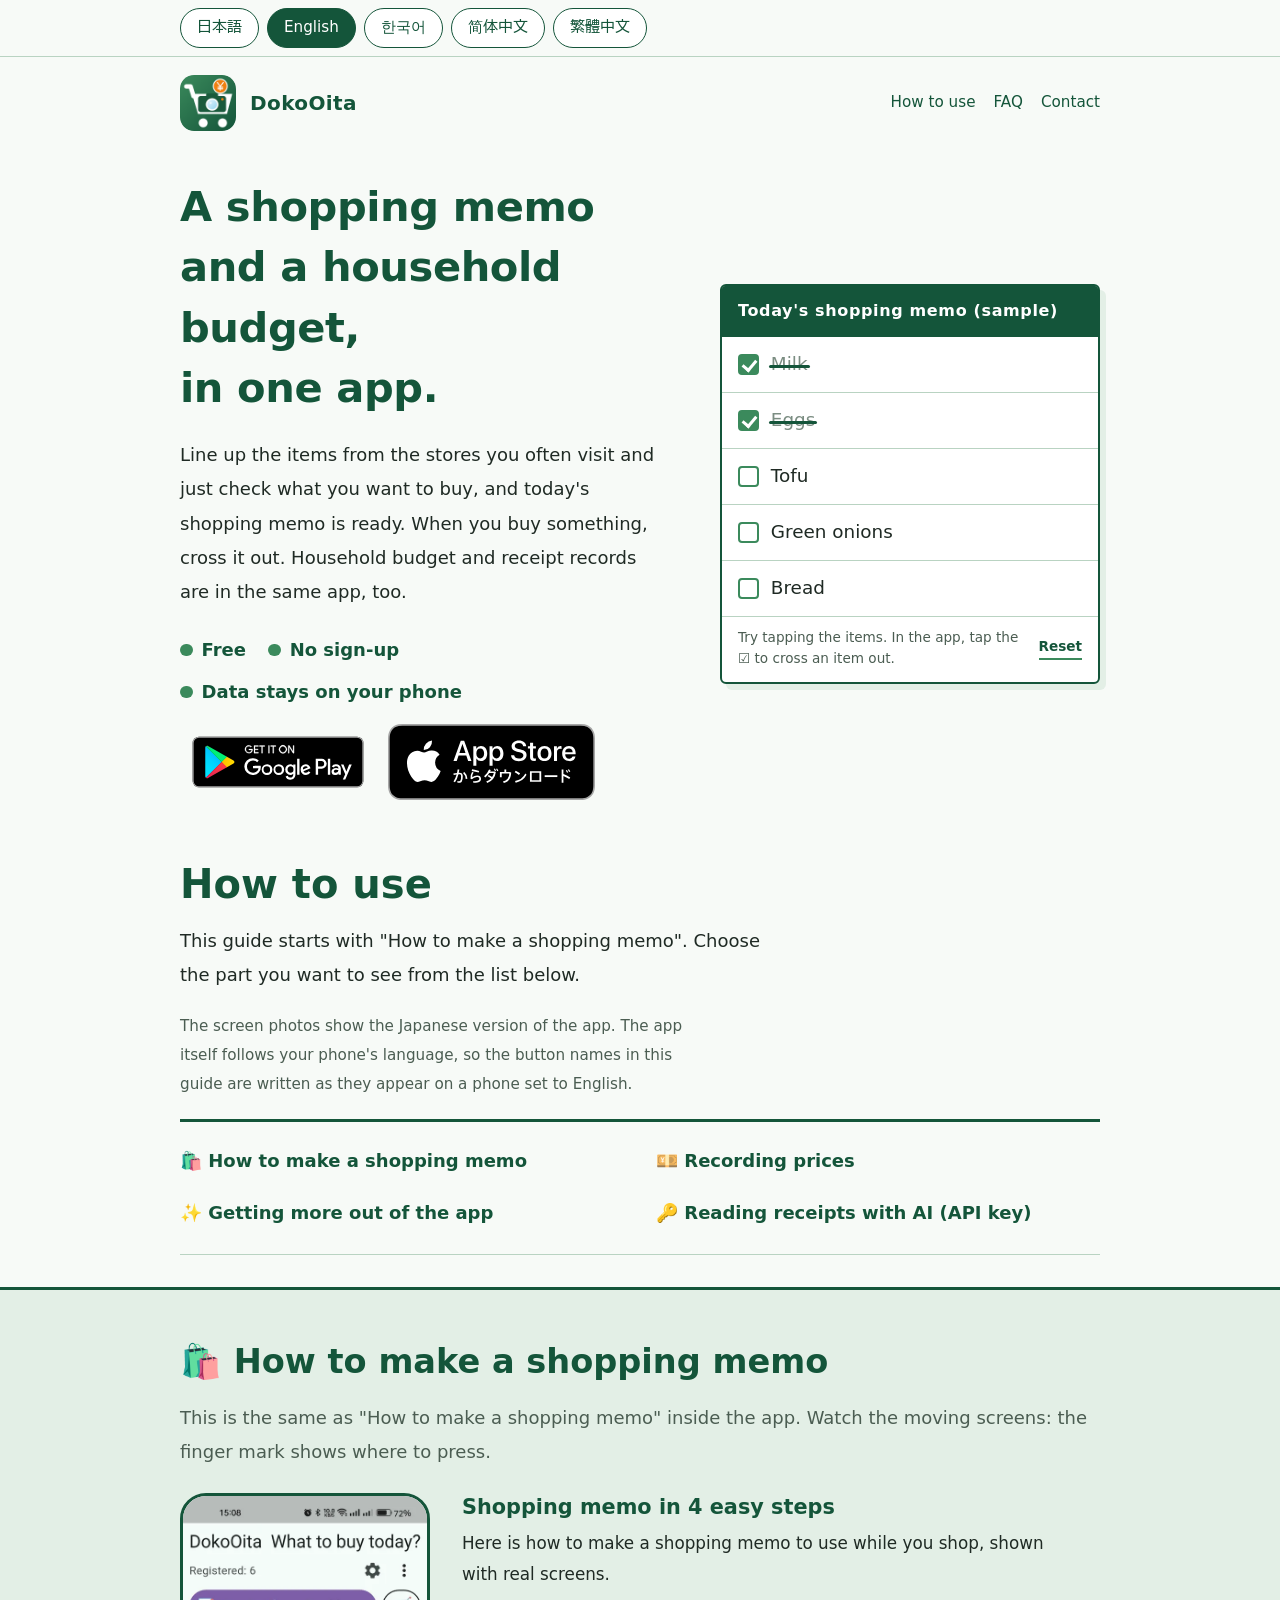
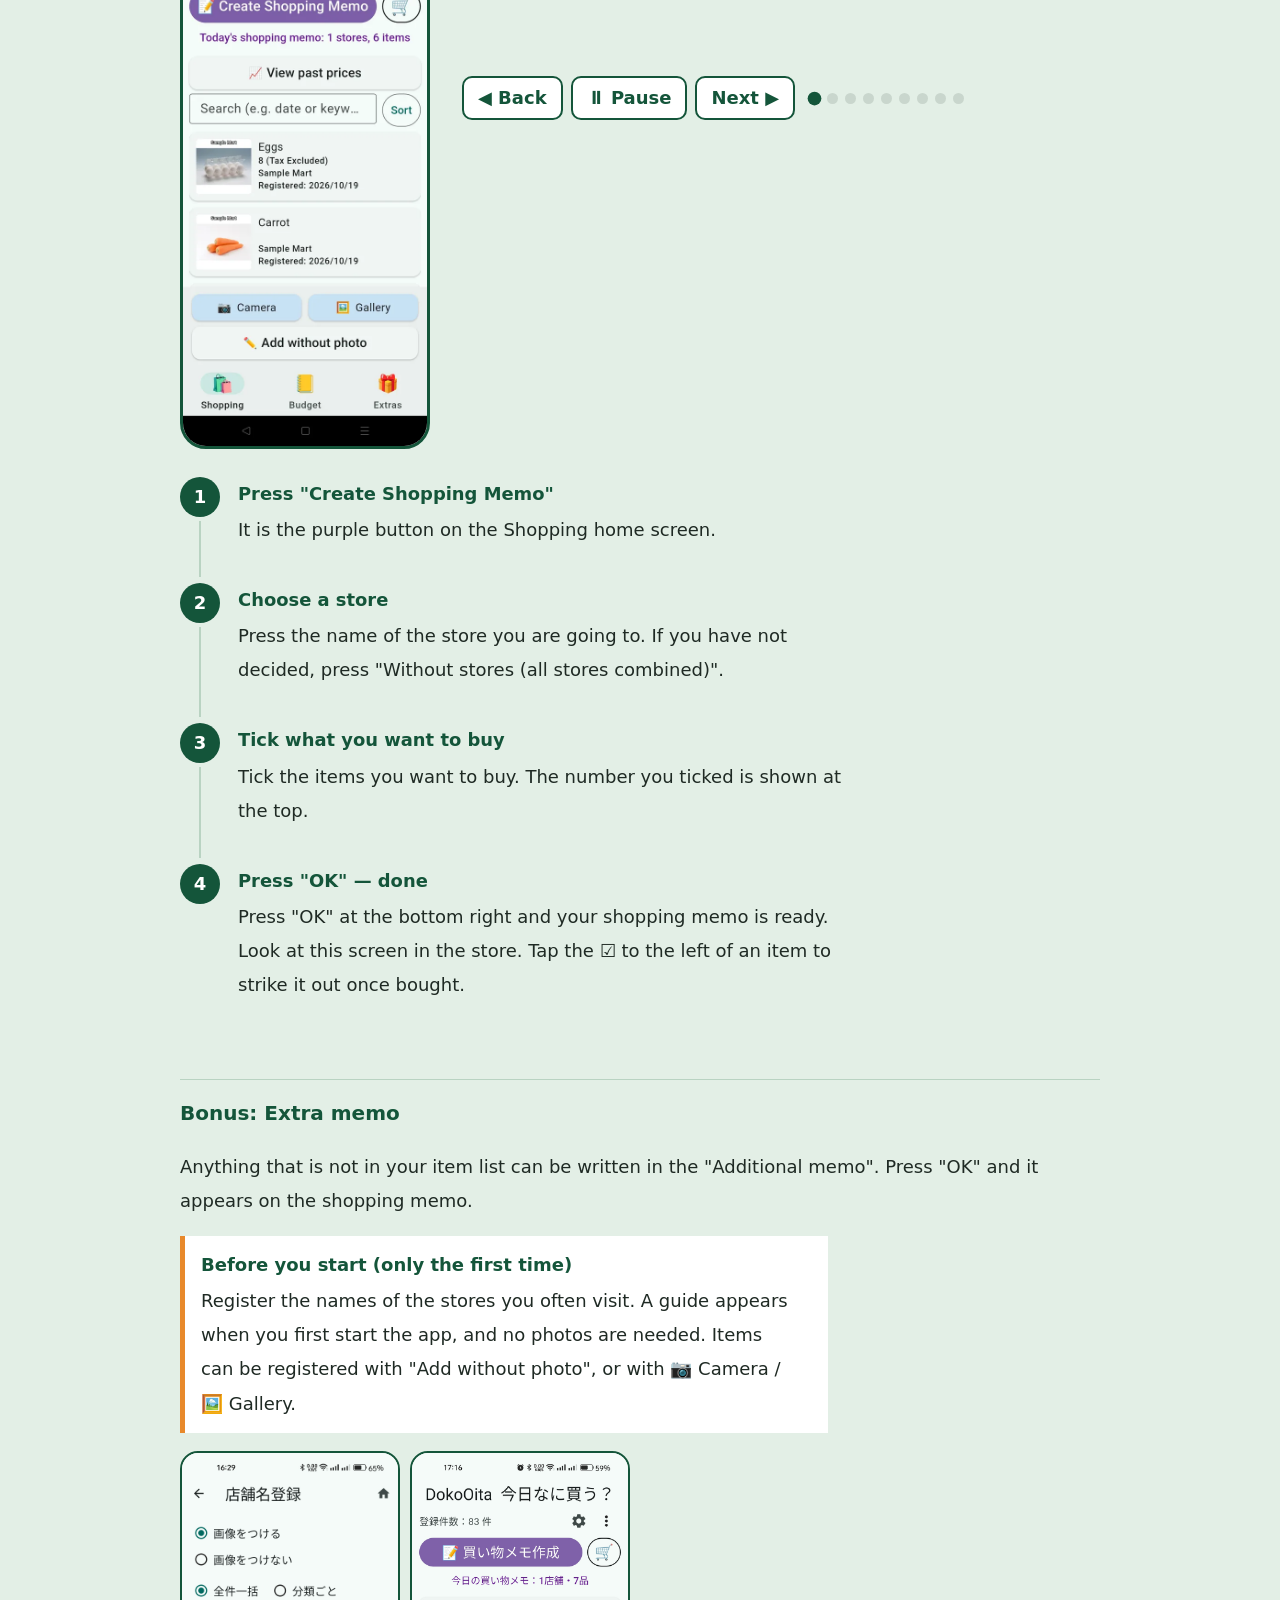
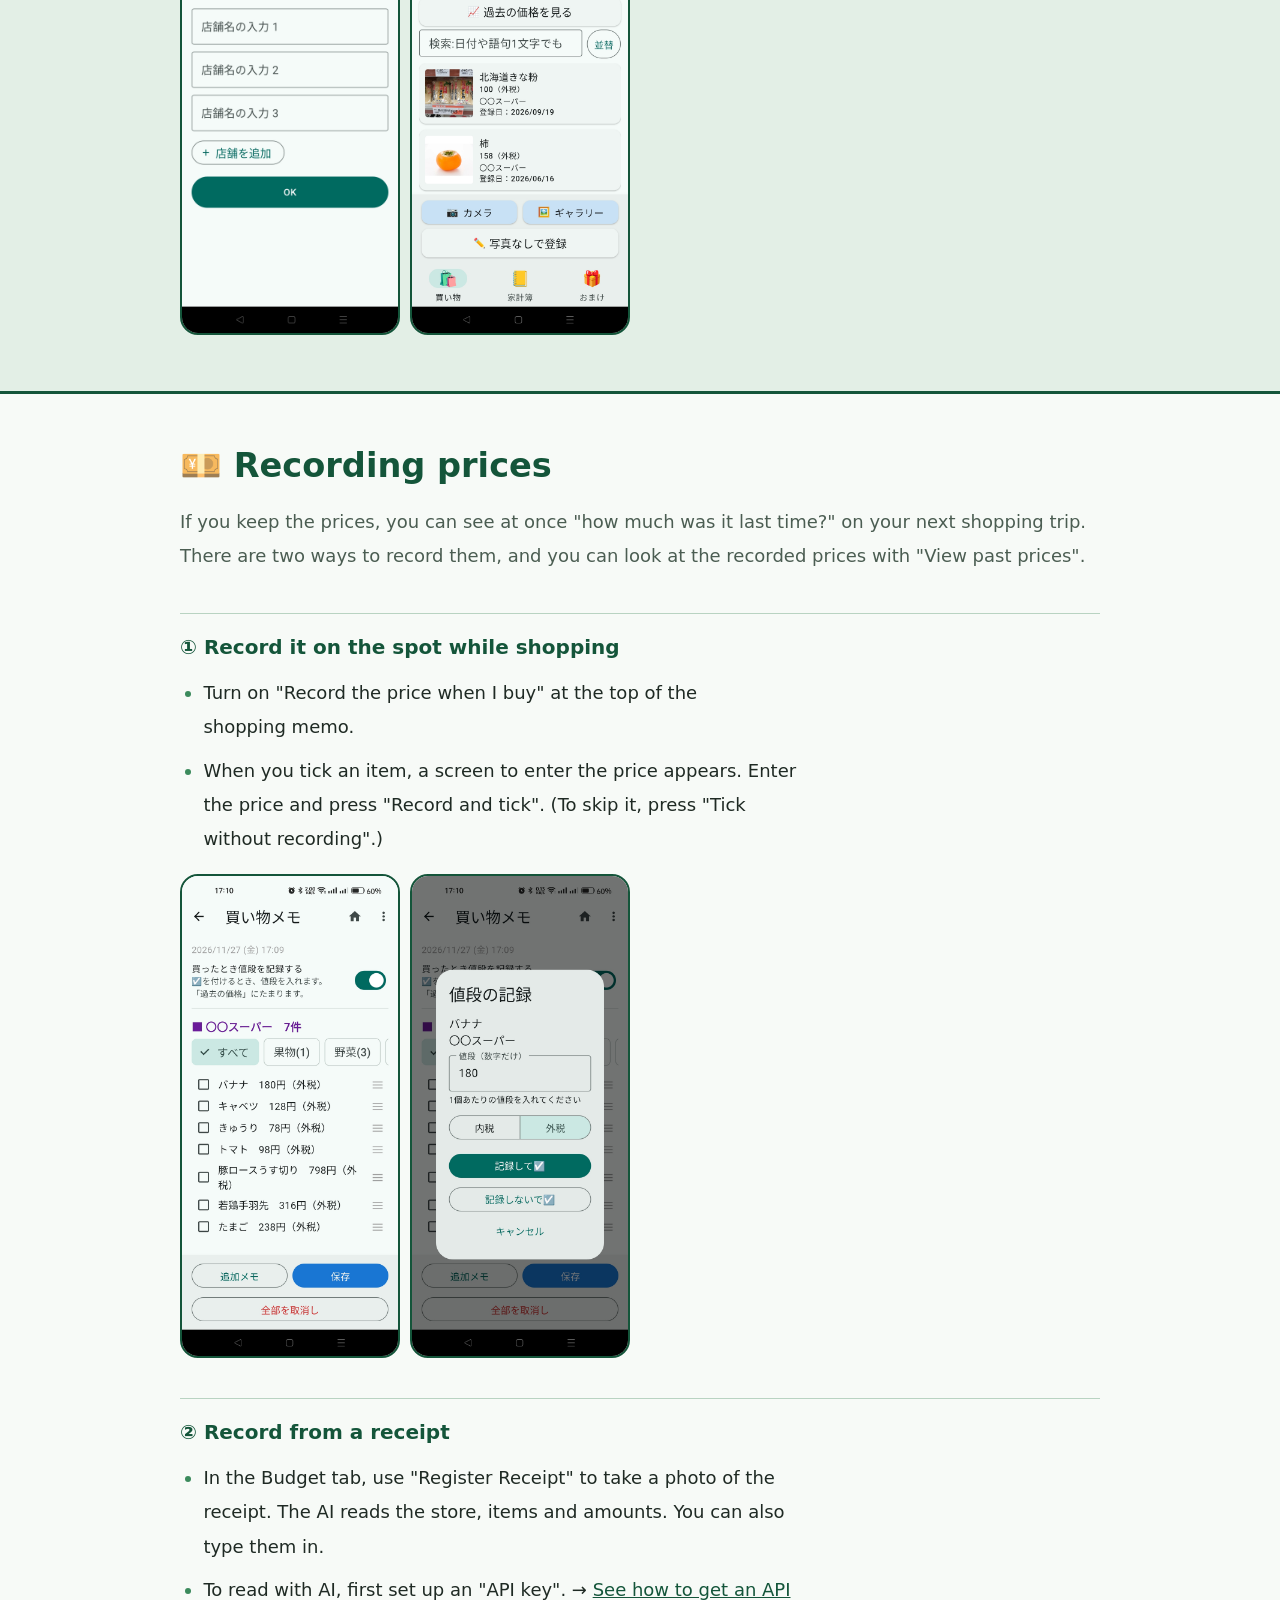
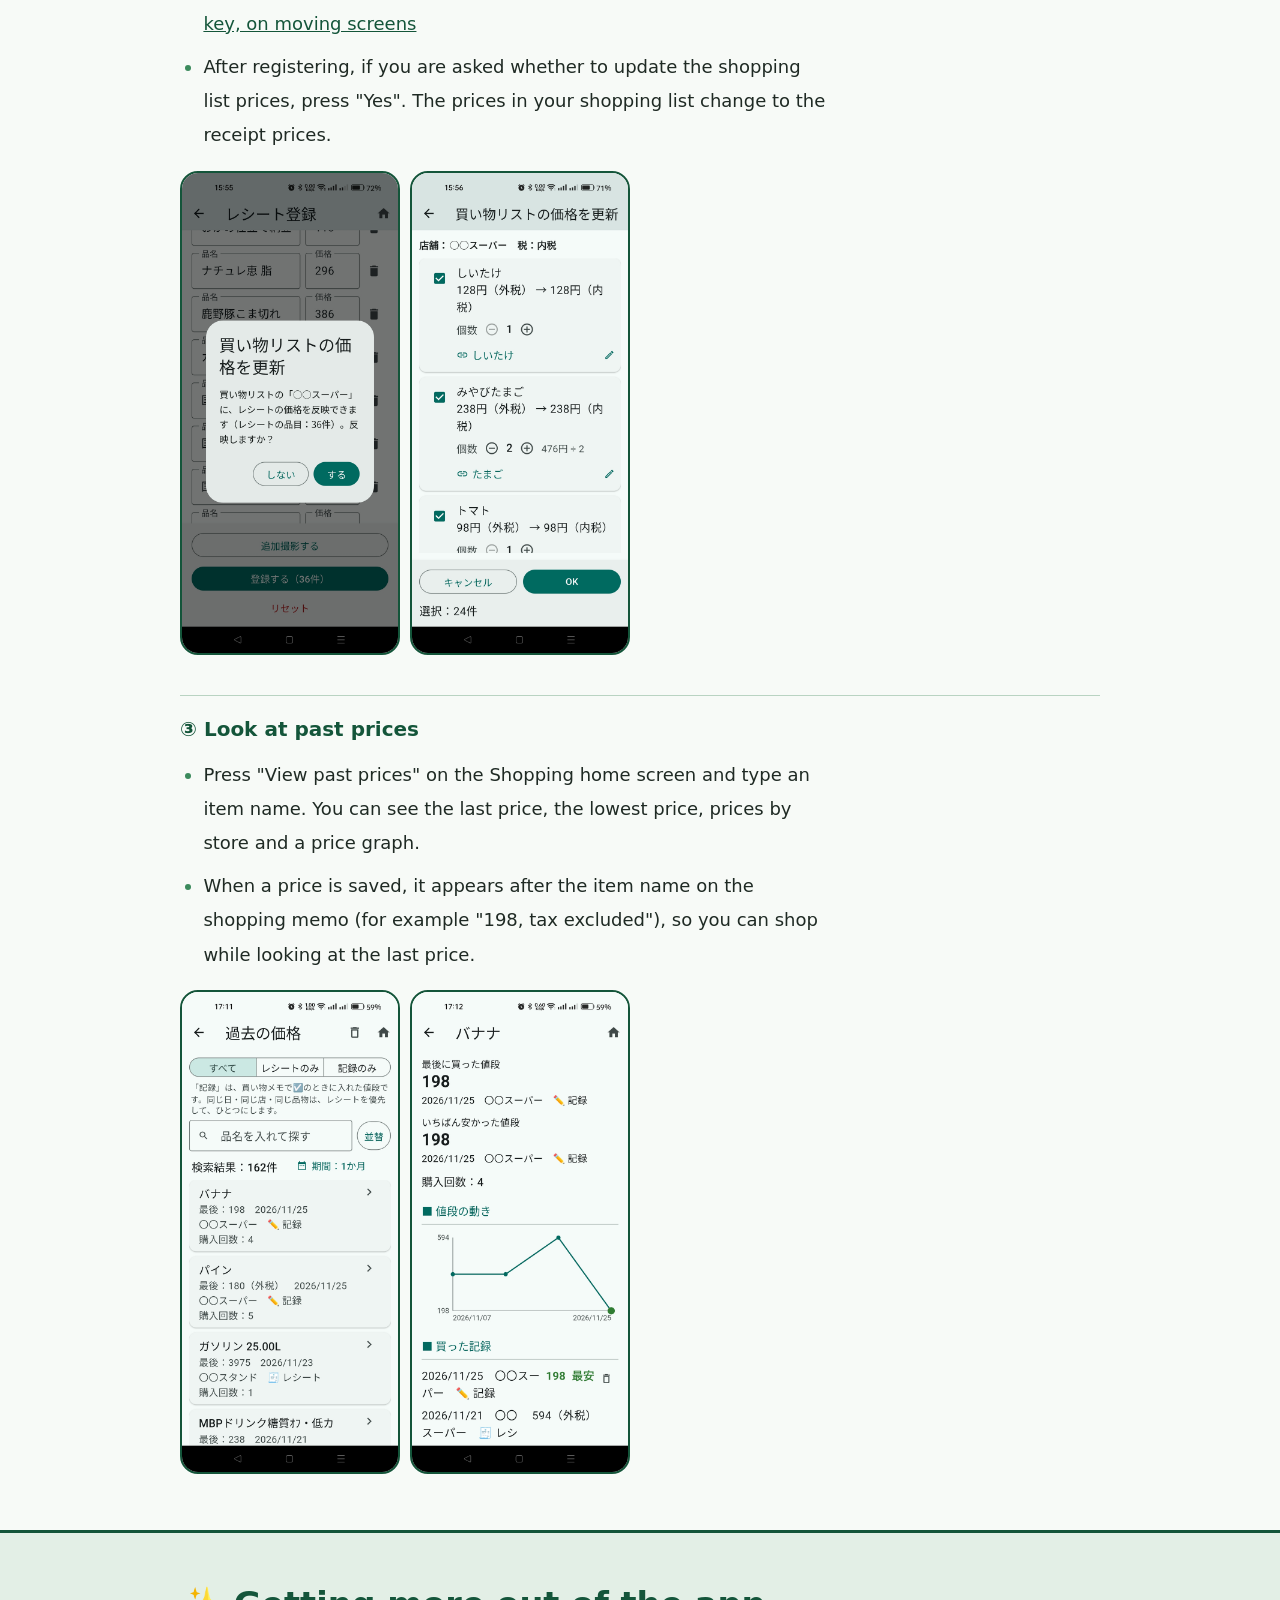
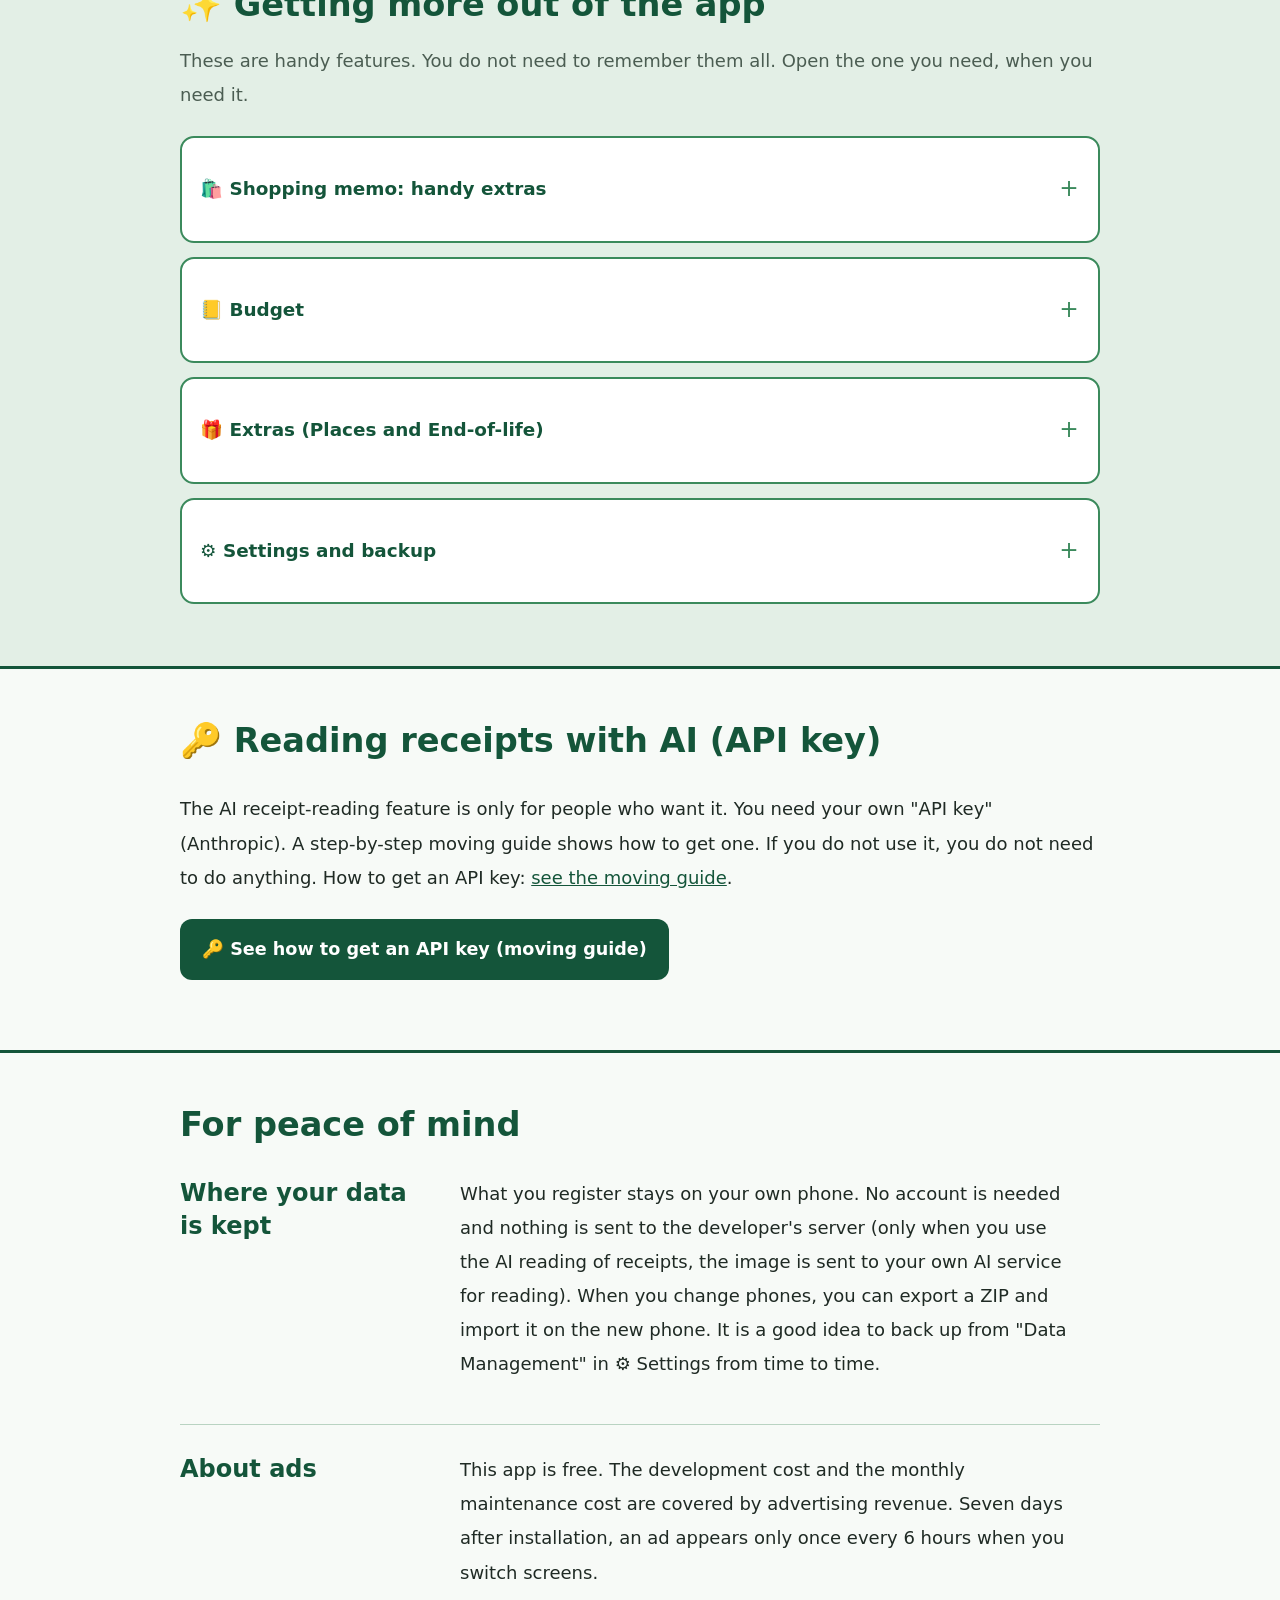
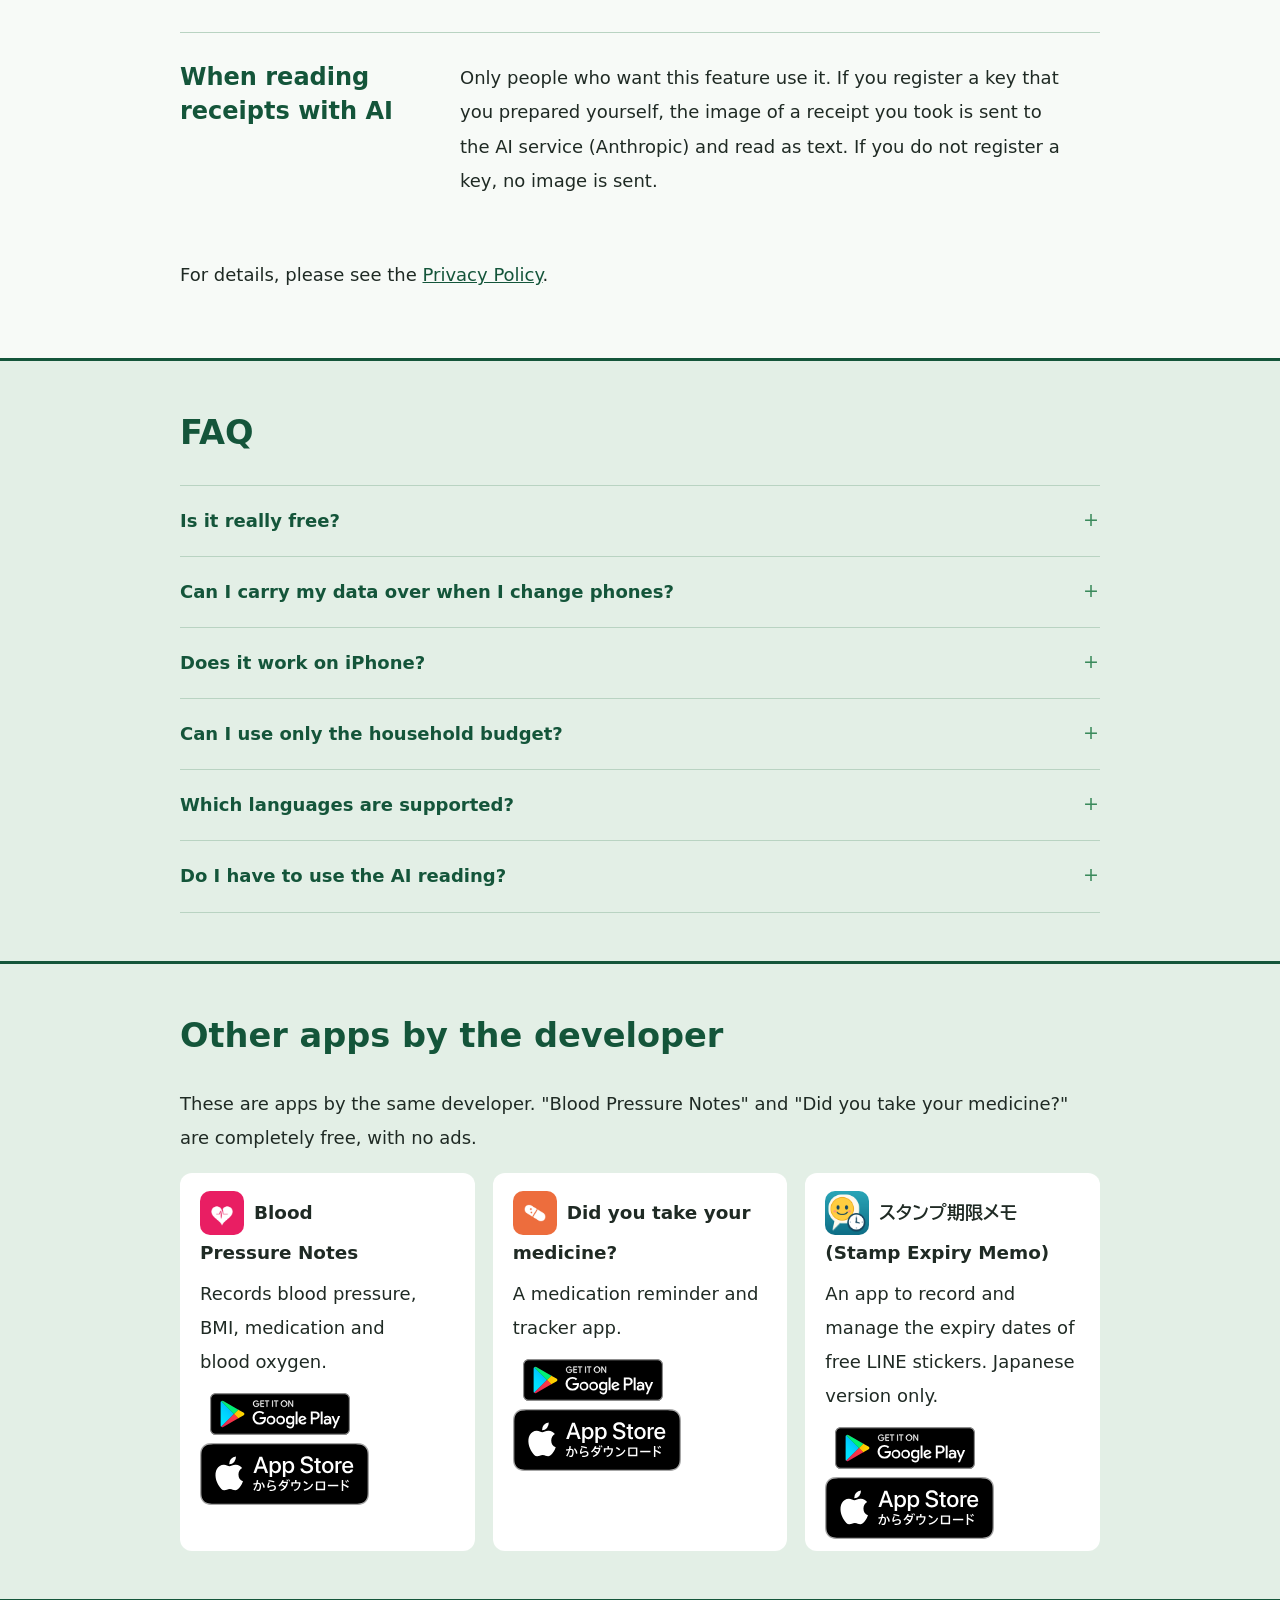
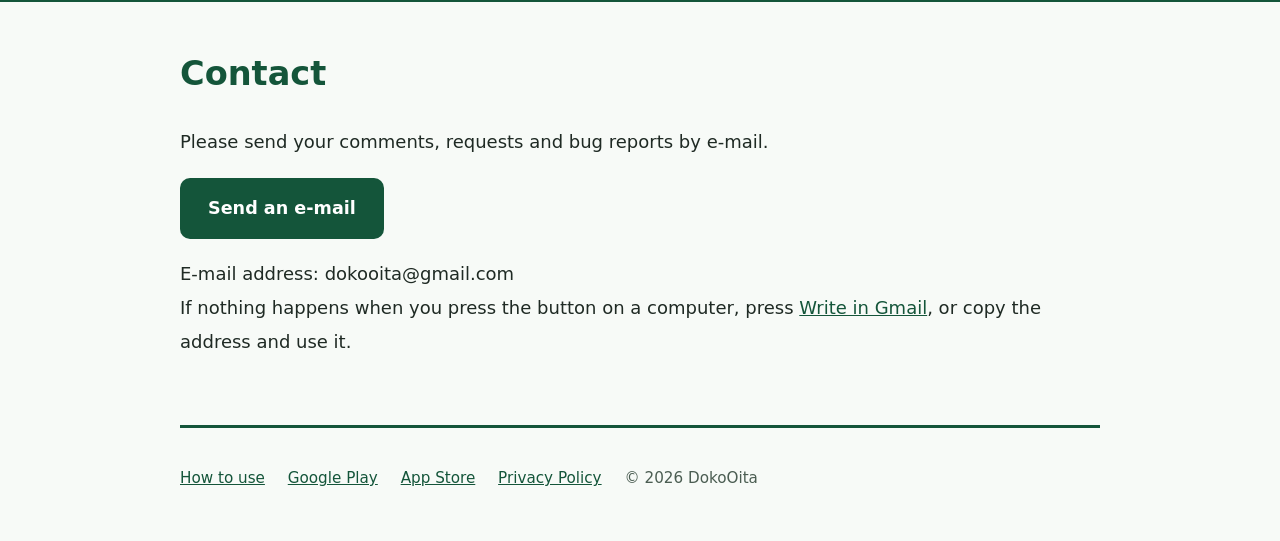
==== commit 43dc5e4c: "Add files via upload" ====
--- a/index.html
+++ b/index.html
@@ -17,8 +17,10 @@
 <link crossorigin="" href="https://fonts.gstatic.com" rel="preconnect"/>
 <link href="https://fonts.googleapis.com/css2?family=BIZ+UDPGothic:wght@400;700&amp;display=swap" rel="stylesheet"/>
 <link href="style.css" rel="stylesheet"/>
+<link href="anim.css" rel="stylesheet"/>
 <script>window.PAGE_I18N={"ja": {"title": "DokoOita ― 買い物メモと家計簿のアプリ", "desc": "買い物メモと家計簿を、ひとつのアプリで。置き場所の記録や終活の記録もできます。無料・登録不要・データはスマホの中だけ。", "ogtitle": "DokoOita ― 買い物メモと家計簿のアプリ", "ogdesc": "買い物メモと家計簿を、ひとつのアプリで。無料・登録不要・データはスマホの中だけ。"}, "en": {"title": "DokoOita – Shopping memo and household budget app", "desc": "A shopping memo and a household budget in one app. You can also keep records of where things are stored, and end-of-life notes. Free, no sign-up, and your data stays on your phone.", "ogtitle": "DokoOita – Shopping memo and household budget app", "ogdesc": "A shopping memo and a household budget in one app. Free, no sign-up, and your data stays on your phone."}, "ko": {"title": "DokoOita – 쇼핑 메모와 가계부 앱", "desc": "쇼핑 메모와 가계부를 하나의 앱으로. 물건을 둔 장소 기록과 인생 정리 기록도 할 수 있습니다. 무료, 회원가입 불필요, 데이터는 휴대폰 안에만 저장됩니다.", "ogtitle": "DokoOita – 쇼핑 메모와 가계부 앱", "ogdesc": "쇼핑 메모와 가계부를 하나의 앱으로. 무료, 회원가입 불필요, 데이터는 휴대폰 안에만 저장됩니다."}, "zh-Hans": {"title": "DokoOita – 购物备忘与记账应用", "desc": "购物备忘和记账，合在一个应用里。还可以记录物品放在哪里，以及人生整理记录。免费、无需注册，数据只保存在手机里。", "ogtitle": "DokoOita – 购物备忘与记账应用", "ogdesc": "购物备忘和记账，合在一个应用里。免费、无需注册，数据只保存在手机里。"}, "zh-Hant": {"title": "DokoOita – 購物備忘與記帳應用程式", "desc": "購物備忘和記帳，合在一個應用程式裡。還可以記錄物品放在哪裡，以及人生整理記錄。免費、無需註冊，資料只儲存在手機裡。", "ogtitle": "DokoOita – 購物備忘與記帳應用程式", "ogdesc": "購物備忘和記帳，合在一個應用程式裡。免費、無需註冊，資料只儲存在手機裡。"}};</script>
 <script src="i18n.js"></script>
+<script src="anim.js" defer></script>
 </head>
 <body>
 <nav class="langs" aria-label="Language / 言語"><div class="in"><button type="button" data-lang="ja" lang="ja" aria-pressed="false">日本語</button><button type="button" data-lang="en" lang="en" aria-pressed="false">English</button><button type="button" data-lang="ko" lang="ko" aria-pressed="false">한국어</button><button type="button" data-lang="zh-Hans" lang="zh-Hans" aria-pressed="false">简体中文</button><button type="button" data-lang="zh-Hant" lang="zh-Hant" aria-pressed="false">繁體中文</button></div></nav>
@@ -67,129 +69,44 @@
 <section class="guidehead" id="guide">
 <div class="wrap">
 <h2 class="gh1" data-l="ja" lang="ja">操作方法</h2><h2 class="gh1" data-l="en" lang="en">How to use</h2><h2 class="gh1" data-l="ko" lang="ko">사용 방법</h2><h2 class="gh1" data-l="zh-Hans" lang="zh-Hans">使用方法</h2><h2 class="gh1" data-l="zh-Hant" lang="zh-Hant">使用方法</h2>
-<p class="gleadp" data-l="ja" lang="ja">アプリの中の「操作方法」と同じ順番で、画面の写真つきで説明します。見たい所を、下の一覧から選んでください。</p><p class="gleadp" data-l="en" lang="en">This explains the same things, in the same order, as the "How to Use" inside the app, with photos of the screens. Choose the part you want to see from the list below.</p><p class="gleadp" data-l="ko" lang="ko">앱 안의 "사용방법"과 같은 순서로, 화면 사진과 함께 설명합니다. 보고 싶은 곳을 아래 목록에서 골라 주세요.</p><p class="gleadp" data-l="zh-Hans" lang="zh-Hans">按照与应用内“如何使用”相同的顺序，附上屏幕照片进行说明。请从下面的目录里选择想看的部分。</p><p class="gleadp" data-l="zh-Hant" lang="zh-Hant">按照與應用程式內「如何使用」相同的順序，附上螢幕照片進行說明。請從下面的目錄裡選擇想看的部分。</p><p class="gleadp gnote" data-l="en" lang="en">The screen photos show the Japanese version of the app. The app itself follows your phone's language, so the button names in this guide are written as they appear on a phone set to English.</p><p class="gleadp gnote" data-l="ko" lang="ko">화면 사진은 일본어 화면입니다. 앱은 휴대폰의 언어에 맞춰 표시되므로, 이 설명 속 버튼 이름은 한국어로 설정한 휴대폰에 표시되는 이름과 같게 적었습니다.</p><p class="gleadp gnote" data-l="zh-Hans" lang="zh-Hans">屏幕照片是日语画面。应用会按手机的语言显示，所以本说明中的按钮名称，与手机设为简体中文时显示的名称一致。</p><p class="gleadp gnote" data-l="zh-Hant" lang="zh-Hant">螢幕照片是日語畫面。應用程式會依手機的語言顯示，所以本說明中的按鈕名稱，與手機設為繁體中文時顯示的名稱一致。</p>
-<nav aria-label="目次" data-aria-ja="目次" data-aria-en="Contents" data-aria-ko="목차" data-aria-zh-Hans="目录" data-aria-zh-Hant="目錄" class="toc"><ol><li><a href="#intro"><span data-l="ja" lang="ja">はじめに</span><span data-l="en" lang="en">■ Getting started</span><span data-l="ko" lang="ko">■ 시작하기 전에</span><span data-l="zh-Hans" lang="zh-Hans">■ 开始之前</span><span data-l="zh-Hant" lang="zh-Hant">■ 開始之前</span></a></li><li><a href="#shopping"><span data-l="ja" lang="ja">🛍️ 買い物</span><span data-l="en" lang="en">🛍️ Shopping</span><span data-l="ko" lang="ko">🛍️ 쇼핑</span><span data-l="zh-Hans" lang="zh-Hans">🛍️ 购物</span><span data-l="zh-Hant" lang="zh-Hant">🛍️ 購物</span></a></li><li><a href="#kakeibo"><span data-l="ja" lang="ja">📒 家計簿</span><span data-l="en" lang="en">📒 Budget</span><span data-l="ko" lang="ko">📒 가계부</span><span data-l="zh-Hans" lang="zh-Hans">📒 记账</span><span data-l="zh-Hant" lang="zh-Hant">📒 記帳</span></a></li><li><a href="#place"><span data-l="ja" lang="ja">📍 置き場所</span><span data-l="en" lang="en">📍 Places</span><span data-l="ko" lang="ko">📍 장소</span><span data-l="zh-Hans" lang="zh-Hans">📍 地点</span><span data-l="zh-Hant" lang="zh-Hant">📍 地點</span></a></li><li><a href="#endoflife"><span data-l="ja" lang="ja">🕊️ 終活</span><span data-l="en" lang="en">🕊️ End-of-life</span><span data-l="ko" lang="ko">🕊️ 인생 정리</span><span data-l="zh-Hans" lang="zh-Hans">🕊️ 人生整理</span><span data-l="zh-Hant" lang="zh-Hant">🕊️ 人生整理</span></a></li><li><a href="#register"><span data-l="ja" lang="ja">📷 新しく登録する流れ</span><span data-l="en" lang="en">📷 Adding something new</span><span data-l="ko" lang="ko">📷 새로 등록하는 순서</span><span data-l="zh-Hans" lang="zh-Hans">📷 新增登记的流程</span><span data-l="zh-Hant" lang="zh-Hant">📷 新增登錄的流程</span></a></li><li><a href="#home"><span data-l="ja" lang="ja">🏠 ホーム画面の使い方</span><span data-l="en" lang="en">🏠 Using the home screen</span><span data-l="ko" lang="ko">🏠 홈 화면 사용법</span><span data-l="zh-Hans" lang="zh-Hans">🏠 主页的使用方法</span><span data-l="zh-Hant" lang="zh-Hant">🏠 首頁的使用方法</span></a></li><li><a href="#detail"><span data-l="ja" lang="ja">📄 詳細画面</span><span data-l="en" lang="en">📄 Detail screen</span><span data-l="ko" lang="ko">📄 상세 화면</span><span data-l="zh-Hans" lang="zh-Hans">📄 详情页面</span><span data-l="zh-Hant" lang="zh-Hant">📄 詳細畫面</span></a></li><li><a href="#bulk"><span data-l="ja" lang="ja">✏️ 項目一括編集（⚙設定）</span><span data-l="en" lang="en">✏️ Bulk Edit (⚙ Settings)</span><span data-l="ko" lang="ko">✏️ 항목 일괄 편집(⚙ 설정)</span><span data-l="zh-Hans" lang="zh-Hans">✏️ 项目批量编辑（⚙ 设置）</span><span data-l="zh-Hant" lang="zh-Hant">✏️ 項目批次編輯（⚙ 設定）</span></a></li><li><a href="#export"><span data-l="ja" lang="ja">💾 データの出力・読み込み（⚙設定）</span><span data-l="en" lang="en">💾 Export and import data (⚙ Settings)</span><span data-l="ko" lang="ko">💾 데이터 내보내기·가져오기(⚙ 설정)</span><span data-l="zh-Hans" lang="zh-Hans">💾 数据的导出与导入（⚙ 设置）</span><span data-l="zh-Hant" lang="zh-Hant">💾 資料的匯出與匯入（⚙ 設定）</span></a></li></ol></nav>
-</div>
-</section>
-<section class="band" id="intro"><div class="wrap">
-<h2 class="sec" data-l="ja" lang="ja">■ はじめに</h2><h2 class="sec" data-l="en" lang="en">■ Getting started</h2><h2 class="sec" data-l="ko" lang="ko">■ 시작하기 전에</h2><h2 class="sec" data-l="zh-Hans" lang="zh-Hans">■ 开始之前</h2><h2 class="sec" data-l="zh-Hant" lang="zh-Hant">■ 開始之前</h2><p class="lead2" data-l="ja" lang="ja">まずは、アプリの全体のつくりです。</p><p class="lead2" data-l="en" lang="en">First, here is how the whole app is organized.</p><p class="lead2" data-l="ko" lang="ko">먼저 앱 전체의 구성입니다.</p><p class="lead2" data-l="zh-Hans" lang="zh-Hans">首先，介绍应用整体的结构。</p><p class="lead2" data-l="zh-Hant" lang="zh-Hant">首先，介紹應用程式整體的結構。</p>
-<div class="gstep single"><div class="gtxt" data-l="ja" lang="ja"><b>下の3つのタブで、機能を切り替える</b>下の3つのタブ（🛍️買い物・📒家計簿・🎁おまけ）で、使いたい機能に切り替えます。「おまけ」を開くと、📍置き場所と🕊️終活があります。</div><div class="gtxt" data-l="en" lang="en"><b>Switch features with the three tabs at the bottom</b>Use the three tabs at the bottom (🛍️ Shopping · 📒 Budget · 🎁 Extras) to switch to the feature you want. Open "Extras" to find 📍 Places and 🕊️ End-of-life.</div><div class="gtxt" data-l="ko" lang="ko"><b>아래의 3개 탭으로 기능을 전환한다</b>아래의 3개 탭(🛍️ 쇼핑・📒 가계부・🎁 부가)으로 사용하고 싶은 기능으로 전환합니다. "부가"를 열면 📍 장소와 🕊️ 인생 정리가 있습니다.</div><div class="gtxt" data-l="zh-Hans" lang="zh-Hans"><b>用下面的3个标签页切换功能</b>用下面的3个标签页（🛍️购物・📒记账・🎁附加），切换到想使用的功能。打开“附加”，里面有📍地点和🕊️人生整理。</div><div class="gtxt" data-l="zh-Hant" lang="zh-Hant"><b>用下面的3個分頁切換功能</b>用下面的3個分頁（🛍️購物・📒記帳・🎁附加），切換到想使用的功能。打開「附加」，裡面有📍地點和🕊️人生整理。</div><div class="shots"><figure class="shot"><img alt="ホーム画面（下の3つのタブ（買い物・家計簿・おまけ）が見える）" data-alt-ja="ホーム画面（下の3つのタブ（買い物・家計簿・おまけ）が見える）" data-alt-en="Home screen (the three tabs at the bottom — Shopping, Budget, Extras — are visible)" data-alt-ko="홈 화면(아래의 3개 탭 — 쇼핑・가계부・부가 — 이 보입니다)" data-alt-zh-Hans="主屏幕（可以看到下面的3个标签页：购物・记账・附加）" data-alt-zh-Hant="主螢幕（可以看到下面的3個分頁：購物・記帳・附加）" loading="lazy" src="images/s01_home_tabs.png"/></figure><figure class="shot"><img alt="「おまけ」タブ（置き場所・終活が見える）" data-alt-ja="「おまけ」タブ（置き場所・終活が見える）" data-alt-en="The &quot;Extras&quot; tab (Places and End-of-life are visible)" data-alt-ko="&quot;부가&quot; 탭(장소와 인생 정리가 보입니다)" data-alt-zh-Hans="“附加”标签页（可以看到地点和人生整理）" data-alt-zh-Hant="「附加」分頁（可以看到地點和人生整理）" loading="lazy" src="images/s61_omake_tab.png"/></figure></div></div>
-<div class="gstep single"><div class="gtxt" data-l="ja" lang="ja"><b>設定の使い方</b>⚙設定は、開け閉めできる5つのグループに分かれています（表示（タブ・色）・家計簿（モード）・AI読み取り（APIキー）・データ管理・アプリについて）。ひとつ開くと、ほかは閉じます。「おまけ」は、「表示（タブ・色）」の「表示するタブ」で隠せます（買い物と家計簿は、いつも出ます）。金額の記号（円・$・₩・元など）も、同じグループで選べます（はじめは、スマホの言語に合わせます）。使い方のアニメは、設定の上の「買い物メモの作り方（画面で見る）」から、いつでも見られます。一番下の「出典・ライセンス」では、検索で使っている漢字の読みのデータの出典などが見られます。</div><div class="gtxt" data-l="en" lang="en"><b>How to use the settings</b>⚙ Settings is divided into five groups that open and close ("Display (tabs & theme)", "Budget (mode)", "AI reading (API key)", "Data Management" and "About the app"). When you open one, the others close. You can hide "Extras" with "Tabs to show" in "Display (tabs & theme)" (Shopping and Budget are always shown). You can also choose the currency symbol (¥, $, ₩, 元 and so on) in the same group (at first it follows your phone's language). You can watch the how-to animation again at any time from "How to make a shopping memo (watch)" at the top of the settings. At the very bottom, "Credits &amp; licenses" shows the sources of the kanji reading data used in search, and more.</div><div class="gtxt" data-l="ko" lang="ko"><b>설정 사용법</b>⚙ 설정은 열고 닫을 수 있는 5개의 그룹으로 나뉘어 있습니다("화면 (탭·테마)", "가계부 (모드)", "AI 읽기 (API 키)", "데이터 관리", "앱 정보"). 하나를 열면 나머지는 닫힙니다. "부가"는 "화면 (탭·테마)"의 "표시할 탭"에서 숨길 수 있습니다(쇼핑과 가계부는 항상 표시됩니다). 금액 기호(¥, $, ₩, 元 등)도 같은 그룹에서 고를 수 있습니다(처음에는 휴대폰의 언어에 맞춥니다). 사용법 애니메이션은 설정 맨 위의 "쇼핑 메모 만드는 방법 (화면으로 보기)"에서 언제든지 볼 수 있습니다. 맨 아래의 "출처·라이선스"에서는 검색에 쓰는 한자 읽기 데이터의 출처 등을 볼 수 있습니다.</div><div class="gtxt" data-l="zh-Hans" lang="zh-Hans"><b>设置的使用方法</b>⚙设置分成5个可以展开和收起的分组（“显示（标签页·主题）”“记账（模式）”“AI识别（API密钥）”“数据管理”“关于应用”）。打开一个，其他的就会收起。“附加”可以在“显示（标签页·主题）”的“显示的标签页”里隐藏（购物和记账始终显示）。金额符号（¥、$、₩、元等）也可以在同一个分组里选择（一开始会跟随手机的语言）。使用说明的动画，随时可以从设置最上面的“购物备忘的做法（看画面）”观看。在最下面的“来源与许可”里，可以看到搜索中使用的汉字读音数据的来源等。</div><div class="gtxt" data-l="zh-Hant" lang="zh-Hant"><b>設定的使用方法</b>⚙設定分成5個可以展開和收起的群組（「顯示（分頁・主題）」「記帳（模式）」「AI識別（API金鑰）」「資料管理」「關於應用程式」）。打開一個，其他的就會收起。「附加」可以在「顯示（分頁・主題）」的「顯示的分頁」裡隱藏（購物和記帳一直顯示）。金額符號（¥、$、₩、元等）也可以在同一個群組裡選擇（一開始會跟隨手機的語言）。使用說明的動畫，隨時可以從設定最上面的「購物備忘的做法（看畫面）」觀看。在最下面的「來源與授權」裡，可以看到搜尋中使用的漢字讀音資料的來源等。</div><div class="shots"><figure class="shot"><img alt="設定画面の上の部分（ヘルプの3行と、閉じたグループが並んでいる）" data-alt-ja="設定画面の上の部分（ヘルプの3行と、閉じたグループが並んでいる）" data-alt-en="The top of the settings screen (three help lines and the closed groups are lined up)" data-alt-ko="설정 화면의 위쪽(도움말 3줄과 닫힌 그룹이 늘어서 있습니다)" data-alt-zh-Hans="设置画面的上半部分（帮助的3行和已收起的分组排列在一起）" data-alt-zh-Hant="設定畫面的上半部分（幫助的3行和已收起的群組排列在一起）" loading="lazy" src="images/s02_settings_top.png"/></figure><figure class="shot"><img alt="設定で「データ管理」のグループを開いた画面（項目一括編集・データ出力・保存・削除）" data-alt-ja="設定で「データ管理」のグループを開いた画面（項目一括編集・データ出力・保存・削除）" data-alt-en="Settings with the &quot;Data Management&quot; group opened (Bulk Edit, Data Export, Save, Delete)" data-alt-ko="설정에서 &quot;데이터 관리&quot; 그룹을 연 화면(항목 일괄 편집・데이터 내보내기・저장・삭제)" data-alt-zh-Hans="设置里展开“数据管理”分组的画面（项目批量编辑・数据导出・保存・删除）" data-alt-zh-Hant="設定裡展開「資料管理」群組的畫面（項目批次編輯・資料導出・儲存・刪除）" loading="lazy" src="images/s62_settings_data.png"/></figure></div></div>
-<div class="gstep single"><div class="gtxt" data-l="ja" lang="ja"><b>バックアップを取る</b>データは、この端末の中に入っています。ときどき、⚙設定の「データ管理」でバックアップを取って下さい（「データ出力」の「ZIPエクスポート（画像込み）」や、「保存」を使います）。</div><div class="gtxt" data-l="en" lang="en"><b>Make backups</b>Your data is stored inside this device. Please back it up now and then from "Data Management" in ⚙ Settings (use "ZIP Export (with images)" in "Data Export", or "Save").</div><div class="gtxt" data-l="ko" lang="ko"><b>백업을 한다</b>데이터는 이 기기 안에 들어 있습니다. 가끔 ⚙ 설정의 "데이터 관리"에서 백업을 해 주세요("데이터 내보내기"의 "ZIP 내보내기 (이미지 포함)"나 "저장"을 사용합니다).</div><div class="gtxt" data-l="zh-Hans" lang="zh-Hans"><b>做好备份</b>数据保存在这台设备里。请时常在⚙设置的“数据管理”里做备份（使用“数据导出”里的“ZIP导出（含图片）”，或“保存”）。</div><div class="gtxt" data-l="zh-Hant" lang="zh-Hant"><b>做好備份</b>資料儲存在這臺裝置裡。請時常在⚙設定的「資料管理」裡做備份（使用「資料導出」裡的「ZIP匯出（含圖片）」，或「儲存」）。</div><div class="shots"><figure class="shot"><img alt="保存（バックアップ）の画面" data-alt-ja="保存（バックアップ）の画面" data-alt-en="The save (backup) screen" data-alt-ko="저장(백업) 화면" data-alt-zh-Hans="保存（备份）的画面" data-alt-zh-Hant="儲存（備份）的畫面" loading="lazy" src="images/s03_backup_menu.png"/></figure></div></div>
-</div></section>
+<p class="gleadp" data-l="ja" lang="ja">「買い物メモの作り方」から、順番にご案内します。見たい所を、下の一覧から選んでください。</p><p class="gleadp" data-l="en" lang="en">This guide starts with "How to make a shopping memo". Choose the part you want to see from the list below.</p><p class="gleadp" data-l="ko" lang="ko">"쇼핑 메모 만드는 법"부터 순서대로 안내합니다. 보고 싶은 곳을 아래 목록에서 골라 주세요.</p><p class="gleadp" data-l="zh-Hans" lang="zh-Hans">从“购物备忘的制作方法”开始依次介绍。请从下面的目录中选择想看的部分。</p><p class="gleadp" data-l="zh-Hant" lang="zh-Hant">從「購物備忘的製作方法」開始依次介紹。請從下面的目錄中選擇想看的部分。</p><p class="gleadp gnote" data-l="en" lang="en">The screen photos show the Japanese version of the app. The app itself follows your phone's language, so the button names in this guide are written as they appear on a phone set to English.</p><p class="gleadp gnote" data-l="ko" lang="ko">화면 사진은 일본어 화면입니다. 앱은 휴대폰의 언어에 맞춰 표시되므로, 이 설명 속 버튼 이름은 한국어로 설정한 휴대폰에 표시되는 이름과 같게 적었습니다.</p><p class="gleadp gnote" data-l="zh-Hans" lang="zh-Hans">屏幕照片是日语画面。应用会按手机的语言显示，所以本说明中的按钮名称，与手机设为简体中文时显示的名称一致。</p><p class="gleadp gnote" data-l="zh-Hant" lang="zh-Hant">螢幕照片是日語畫面。應用程式會依手機的語言顯示，所以本說明中的按鈕名稱，與手機設為繁體中文時顯示的名稱一致。</p>
+<nav aria-label="目次" data-aria-ja="目次" data-aria-en="Contents" data-aria-ko="목차" data-aria-zh-Hans="目录" data-aria-zh-Hant="目錄" class="toc"><ol><li><a href="#shopping"><span data-l="ja" lang="ja">🛍️ 買い物メモの作り方</span><span data-l="en" lang="en">🛍️ How to make a shopping memo</span><span data-l="ko" lang="ko">🛍️ 쇼핑 메모 만드는 법</span><span data-l="zh-Hans" lang="zh-Hans">🛍️ 购物备忘的制作方法</span><span data-l="zh-Hant" lang="zh-Hant">🛍️ 購物備忘的製作方法</span></a></li><li><a href="#price"><span data-l="ja" lang="ja">💴 価格の記録</span><span data-l="en" lang="en">💴 Recording prices</span><span data-l="ko" lang="ko">💴 가격 기록</span><span data-l="zh-Hans" lang="zh-Hans">💴 价格记录</span><span data-l="zh-Hant" lang="zh-Hant">💴 價格記錄</span></a></li><li><a href="#more"><span data-l="ja" lang="ja">✨ もっと便利に使う方法</span><span data-l="en" lang="en">✨ Getting more out of the app</span><span data-l="ko" lang="ko">✨ 더 편리하게 사용하는 방법</span><span data-l="zh-Hans" lang="zh-Hans">✨ 更方便的使用方法</span><span data-l="zh-Hant" lang="zh-Hant">✨ 更方便的使用方法</span></a></li><li><a href="#apikey"><span data-l="ja" lang="ja">🔑 レシートをAIで読み取るには（APIキー）</span><span data-l="en" lang="en">🔑 Reading receipts with AI (API key)</span><span data-l="ko" lang="ko">🔑 AI로 영수증을 읽으려면 (API 키)</span><span data-l="zh-Hans" lang="zh-Hans">🔑 用AI读取收据（API密钥）</span><span data-l="zh-Hant" lang="zh-Hant">🔑 用AI讀取收據（API金鑰）</span></a></li></ol></nav>
+</div>
+</section>
 <section class="band tint" id="shopping"><div class="wrap">
-<h2 class="sec" data-l="ja" lang="ja">🛍️ 買い物</h2><h2 class="sec" data-l="en" lang="en">🛍️ Shopping</h2><h2 class="sec" data-l="ko" lang="ko">🛍️ 쇼핑</h2><h2 class="sec" data-l="zh-Hans" lang="zh-Hans">🛍️ 购物</h2><h2 class="sec" data-l="zh-Hant" lang="zh-Hant">🛍️ 購物</h2><p class="lead2" data-l="ja" lang="ja">よく行くお店の品物から、今日の買い物メモを作ります。</p><p class="lead2" data-l="en" lang="en">You make today's shopping memo from the items of the stores you often visit.</p><p class="lead2" data-l="ko" lang="ko">자주 가는 매장의 품목으로 오늘의 쇼핑 메모를 만듭니다.</p><p class="lead2" data-l="zh-Hans" lang="zh-Hans">用常去商店的商品，制作今天的购物备忘。</p><p class="lead2" data-l="zh-Hant" lang="zh-Hant">用常去商店的商品，製作今天的購物備忘。</p>
+<h2 class="sec" data-l="ja" lang="ja">🛍️ 買い物メモの作り方</h2><h2 class="sec" data-l="en" lang="en">🛍️ How to make a shopping memo</h2><h2 class="sec" data-l="ko" lang="ko">🛍️ 쇼핑 메모 만드는 법</h2><h2 class="sec" data-l="zh-Hans" lang="zh-Hans">🛍️ 购物备忘的制作方法</h2><h2 class="sec" data-l="zh-Hant" lang="zh-Hant">🛍️ 購物備忘的製作方法</h2>
+<p class="lead2" data-l="ja" lang="ja">アプリの「買い物メモの作り方」と同じです。動く画面を見てください。指のマークが、押す場所を教えます。</p><p class="lead2" data-l="en" lang="en">This is the same as "How to make a shopping memo" inside the app. Watch the moving screens: the finger mark shows where to press.</p><p class="lead2" data-l="ko" lang="ko">앱 안의 "쇼핑 메모 만드는 법"과 같습니다. 움직이는 화면을 보세요. 손가락 표시가 누를 곳을 알려 줍니다.</p><p class="lead2" data-l="zh-Hans" lang="zh-Hans">与应用内的“购物备忘的制作方法”相同。请看动态画面，手指标记会告诉您按哪里。</p><p class="lead2" data-l="zh-Hant" lang="zh-Hant">與應用程式內的「購物備忘的製作方法」相同。請看動態畫面，手指標記會告訴您按哪裡。</p>
+<div data-tut="shop"></div>
 <ol class="gsteps">
-<li><div class="gtxt" data-l="ja" lang="ja"><b>お店の名前を登録する</b>はじめに、よく買い物をするお店の名前を登録します（基本素材のインポート）。行きつけのお店が複数あるときは、全部登録します（店舗名の欄は、はじめ3つ。「店舗を追加」を押すと、いくつでも増やせます）。写真は要りません。</div><div class="gtxt" data-l="en" lang="en"><b>Register the store names</b>First, register the names of the stores where you often shop (Import Basic Materials). If you have several regular stores, register them all (there are 3 store name fields at first. Press "Add Store" to add as many as you like). No photos are needed.</div><div class="gtxt" data-l="ko" lang="ko"><b>매장 이름을 등록한다</b>먼저 자주 장을 보는 매장의 이름을 등록합니다(기본 소재 가져오기). 자주 가는 매장이 여러 곳이면 모두 등록합니다(매장명 입력란은 처음에 3개입니다. "매장 추가"를 누르면 얼마든지 늘릴 수 있습니다). 사진은 필요 없습니다.</div><div class="gtxt" data-l="zh-Hans" lang="zh-Hans"><b>登记商店的名称</b>首先，登记经常购物的商店名称（导入基本素材）。有多家常去的商店时，请全部登记（店铺名称栏一开始有3个。按“添加店铺”可以增加任意多个）。不需要照片。</div><div class="gtxt" data-l="zh-Hant" lang="zh-Hant"><b>登記商店的名稱</b>首先，登記經常購物的商店名稱（匯入基本素材）。有多家常去的商店時，請全部登記（店鋪名稱欄一開始有3個。按「新增店鋪」可以增加任意多個）。不需要照片。</div><div class="shots"><figure class="shot"><img alt="お店の名前を登録する画面（基本素材のインポート）" data-alt-ja="お店の名前を登録する画面（基本素材のインポート）" data-alt-en="Screen for registering store names (Import Basic Materials)" data-alt-ko="매장 이름을 등록하는 화면(기본 소재 가져오기)" data-alt-zh-Hans="登记店铺名称的画面（导入基本素材）" data-alt-zh-Hant="登記店鋪名稱的畫面（匯入基本素材）" loading="lazy" src="images/s04_material_register.png"/></figure></div></li>
-<li><div class="gtxt" data-l="ja" lang="ja"><b>画像をつけるか、つけないかを選ぶ</b>お店の名前を入れる画面の上で、「画像をつける」か「画像をつけない」かを選べます。「画像をつけない」を選ぶと、品名とカテゴリーだけが登録されます。画像は、あとから、ホームの右上の「⋮」の「店舗名入りの画像をつける」で、お店を選んでつけられます（画像が無くて、品名が基本素材と同じ品物にだけ、店舗名を書き込んだ画像をつけます。すでに画像のある品物は、そのままです）。</div><div class="gtxt" data-l="en" lang="en"><b>Choose with or without images</b>On the screen where you enter store names, you can choose "With images" or "Without images". If you choose "Without images", only item names and categories are registered. You can add images later: at the top right of the home screen, press "⋮" and "Add Store-Name Images", then choose a store (images with the store name written on them are added only to items that have no image and whose name is the same as a basic item. Items that already have an image are left as they are).</div><div class="gtxt" data-l="ko" lang="ko"><b>이미지를 붙일지 말지 고른다</b>매장 이름을 입력하는 화면 위에서 "이미지 붙이기"와 "이미지 붙이지 않기" 중에서 고를 수 있습니다. "이미지 붙이지 않기"를 고르면 품명과 카테고리만 등록됩니다. 이미지는 나중에 홈 오른쪽 위의 "⋮"에서 "매장명이 들어간 이미지 붙이기"로 매장을 골라 붙일 수 있습니다(이미지가 없고 품명이 기본 소재와 같은 품목에만 매장명을 적어 넣은 이미지를 붙입니다. 이미 이미지가 있는 품목은 그대로입니다).</div><div class="gtxt" data-l="zh-Hans" lang="zh-Hans"><b>选择添加图片或不添加</b>在输入店铺名称的画面上方，可以选择“添加图片”或“不添加图片”。选择“不添加图片”，就只会登记品名和分类。图片可以之后在首页右上角“⋮”的“添加带店铺名的图片”里，选择商店后添加（只给没有图片、且品名与基本素材相同的商品添加写有店铺名称的图片。已经有图片的商品保持原样）。</div><div class="gtxt" data-l="zh-Hant" lang="zh-Hant"><b>選擇新增圖片或不新增</b>在輸入店鋪名稱的畫面上方，可以選擇「加入圖片」或「不加入圖片」。選擇「不加入圖片」，就只會登記品名和分類。圖片可以之後在首頁右上角「⋮」的「加入附店家名稱的圖片」裡，選擇商店後新增（只給沒有圖片、且品名與基本素材相同的商品新增寫有店鋪名稱的圖片。已經有圖片的商品保持原樣）。</div><div class="shots"><figure class="shot"><img alt="基本素材のインポートの画面（「画像をつける／つけない」の選択と、店舗名の欄・「店舗を追加」）" data-alt-ja="基本素材のインポートの画面（「画像をつける／つけない」の選択と、店舗名の欄・「店舗を追加」）" data-alt-en="Import Basic Materials screen (choosing &quot;With images&quot; or &quot;Without images&quot;, the store name fields and &quot;Add Store&quot;)" data-alt-ko="기본 소재 가져오기 화면(&quot;이미지 붙이기&quot;/&quot;이미지 붙이지 않기&quot; 선택과 매장명 입력란, &quot;매장 추가&quot;)" data-alt-zh-Hans="导入基本素材的画面（选择“添加图片”或“不添加图片”，以及店铺名称栏和“添加店铺”）" data-alt-zh-Hant="匯入基本素材的畫面（選擇「加入圖片」或「不加入圖片」，以及店鋪名稱欄和「新增店鋪」）" loading="lazy" src="images/s50_material_noimage.png"/></figure><figure class="shot"><img alt="ホームの「⋮」の「店舗名入りの画像をつける」を押して、お店を選ぶ画面" data-alt-ja="ホームの「⋮」の「店舗名入りの画像をつける」を押して、お店を選ぶ画面" data-alt-en="Screen where you press &quot;Add Store-Name Images&quot; under the home &quot;⋮&quot; and choose a store" data-alt-ko="홈의 &quot;⋮&quot;에서 &quot;매장명이 들어간 이미지 붙이기&quot;를 누르고 매장을 고르는 화면" data-alt-zh-Hans="按首页“⋮”里的“添加带店铺名的图片”，然后选择商店的画面" data-alt-zh-Hant="按首頁「⋮」裡的「加入附店家名稱的圖片」，然後選擇商店的畫面" loading="lazy" src="images/s51_attach_images.png"/></figure></div></li>
-<li><div class="gtxt" data-l="ja" lang="ja"><b>あとからお店を足す（2回目以降のインポート）</b>2回目以降も、ホームの右上の「⋮」から「基本素材のインポート」を開くと、お店を足せます。「全件一括」では、お店の名前を入れると（「店舗を追加」で欄を増やせます）、全部の分類の素材が入ります。「分類ごと」では、お店の名前を1つ入れて、取り込む分類のボタン（すべて・果物・野菜…）を押して選びます。複数選べます。何も選ばないと「すべて」です。お店は1回に1つずつ登録します。同じお店に同じ品名がすでにあるときは、取り込みません。</div><div class="gtxt" data-l="en" lang="en"><b>Add stores later (from the second time on)</b>From the second time on, you can also add stores: at the top right of the home screen, press "⋮" and open "Import Basic Materials". With "All at Once", enter the store names (press "Add Store" for more fields) and the materials of all categories are registered. With "By Category", enter one store name, then press the category buttons (All, Fruit, Vegetables...) to choose what to import. You can choose several; if you choose none, it means "All". Register one store at a time. Items with the same name already registered for the same store are not imported again.</div><div class="gtxt" data-l="ko" lang="ko"><b>나중에 매장을 추가한다(두 번째부터)</b>두 번째부터도 홈 오른쪽 위의 "⋮"에서 "기본 소재 가져오기"를 열어 매장을 추가할 수 있습니다. "전체 일괄"에서는 매장명을 입력하면("매장 추가"로 입력란을 늘릴 수 있습니다) 모든 분류의 소재가 들어갑니다. "분류별"에서는 매장명을 하나 입력한 뒤, 가져올 분류 버튼(전체・과일・채소…)을 눌러 고릅니다. 여러 개 고를 수 있으며, 아무것도 고르지 않으면 "전체"입니다. 매장은 한 번에 하나씩 등록합니다. 같은 매장에 같은 품명이 이미 있으면 가져오지 않습니다.</div><div class="gtxt" data-l="zh-Hans" lang="zh-Hans"><b>之后再添加店铺（第二次起）</b>第二次起，也可以在首页右上角“⋮”中打开“基本素材导入”来添加店铺。选择“全部一次性”时，输入店铺名称（可用“添加店铺”增加输入栏），就会登记全部分类的素材。选择“按分类”时，先输入一个店铺名称，再点按要导入的分类按钮（全部、水果、蔬菜…）来选择。可多选；什么都不选则表示“全部”。店铺一次登记一家。同一店铺里已有同名商品时，不会重复导入。</div><div class="gtxt" data-l="zh-Hant" lang="zh-Hant"><b>之後再新增店鋪（第二次起）</b>第二次起，也可以在首頁右上角「⋮」中開啟「基本素材匯入」來新增店鋪。選擇「全部一次性」時，輸入店鋪名稱（可用「新增店鋪」增加輸入欄），就會登記全部分類的素材。選擇「按分類」時，先輸入一個店鋪名稱，再點按要匯入的分類按鈕（全部、水果、蔬菜…）來選擇。可多選；什麼都不選則表示「全部」。店鋪一次登記一家。同一店鋪裡已有同名商品時，不會重複匯入。</div><div class="shots"><figure class="shot"><img alt="基本素材のインポートの「分類ごと」の画面（店舗名を1つ入れて、取り込むカテゴリーのボタンを選んだところ）" data-alt-ja="基本素材のインポートの「分類ごと」の画面（店舗名を1つ入れて、取り込むカテゴリーのボタンを選んだところ）" data-alt-en="The &quot;By Category&quot; screen of Import Basic Materials (one store name entered and category buttons chosen)" data-alt-ko="기본 소재 가져오기의 &quot;분류별&quot; 화면(매장명을 하나 입력하고 가져올 카테고리 버튼을 고른 상태)" data-alt-zh-Hans="基本素材导入的“按分类”画面（输入了一个店铺名称，并选择了要导入的分类按钮）" data-alt-zh-Hant="基本素材匯入的「按分類」畫面（輸入了一個店鋪名稱，並選擇了要匯入的分類按鈕）" loading="lazy" src="images/s56_material_bycategory.png"/></figure></div></li>
-<li><div class="gtxt" data-l="ja" lang="ja"><b>品物を登録する</b>品物は、「✏️写真なしで登録」か、📷カメラ・🖼️ギャラリーで登録します。</div><div class="gtxt" data-l="en" lang="en"><b>Register items</b>Register an item with "✏️ Add without photo", or with 📷 Camera / 🖼️ Gallery.</div><div class="gtxt" data-l="ko" lang="ko"><b>품목을 등록한다</b>품목은 "✏️ 사진 없이 등록" 또는 📷 카메라・🖼️ 갤러리로 등록합니다.</div><div class="gtxt" data-l="zh-Hans" lang="zh-Hans"><b>登记商品</b>商品可以用“✏️ 无照片登记”，或用📷相机・🖼️相册登记。</div><div class="gtxt" data-l="zh-Hant" lang="zh-Hant"><b>登記商品</b>商品可以用「✏️ 不附照片登錄」，或用📷相機・🖼️相簿登記。</div><div class="shots"><figure class="shot"><img alt="買い物タブのホーム画面（「買い物メモ作成」「過去の価格を見る」と、カメラ・ギャラリー・写真なしで登録のボタンが見える）" data-alt-ja="買い物タブのホーム画面（「買い物メモ作成」「過去の価格を見る」と、カメラ・ギャラリー・写真なしで登録のボタンが見える）" data-alt-en="Home screen of the Shopping tab (&quot;Create Shopping Memo&quot;, &quot;View past prices&quot;, and the Camera / Gallery / Add without photo buttons are visible)" data-alt-ko="쇼핑 탭의 홈 화면(&quot;쇼핑 메모 작성&quot;, &quot;과거 가격 보기&quot;와 카메라・갤러리・사진 없이 등록 버튼이 보입니다)" data-alt-zh-Hans="购物标签页的首页画面（可以看到“创建购物备忘”“查看过去的价格”，以及相机・相册・无照片登记按钮）" data-alt-zh-Hant="購物分頁的首頁畫面（可以看到「建立購物備忘」「查看過去的價格」，以及相機・相簿・不附照片登錄按鈕）" loading="lazy" src="images/s05_shopping_home.png"/></figure></div></li>
-<li><div class="gtxt" data-l="ja" lang="ja"><b>買い物メモ作成を押す</b>買い物の日は、ホームの「📝買い物メモ作成」を押します。</div><div class="gtxt" data-l="en" lang="en"><b>Press "Create Shopping Memo"</b>On shopping day, press "📝 Create Shopping Memo" on the home screen.</div><div class="gtxt" data-l="ko" lang="ko"><b>쇼핑 메모 작성을 누른다</b>장보는 날에는 홈의 "📝 쇼핑 메모 작성"을 누릅니다.</div><div class="gtxt" data-l="zh-Hans" lang="zh-Hans"><b>按“创建购物备忘”</b>购物那天，按首页的“📝 创建购物备忘”。</div><div class="gtxt" data-l="zh-Hant" lang="zh-Hant"><b>按「建立購物備忘」</b>購物那天，按首頁的「📝 建立購物備忘」。</div></li>
-<li><div class="gtxt" data-l="ja" lang="ja"><b>お店を選ぶ</b>「店舗を選択してください」と出るので、買い物に行くお店の名前を押します。お店を決めないときは、下の「店舗なし（全店舗まとめ）」を押します（ふだんは、お店の名前を押します）。</div><div class="gtxt" data-l="en" lang="en"><b>Choose a store</b>"Please select a store" appears, so tap the name of the store you are going shopping at. If you do not want to pick a store, tap "Without stores (all stores combined)" below (usually you tap a store name).</div><div class="gtxt" data-l="ko" lang="ko"><b>매장을 고른다</b>"매장을 선택해 주세요"라고 나오면 장보러 갈 매장의 이름을 누릅니다. 매장을 정하지 않을 때는 아래의 "매장 없음 (전체 매장 합침)"을 누릅니다(평소에는 매장 이름을 누릅니다).</div><div class="gtxt" data-l="zh-Hans" lang="zh-Hans"><b>选择商店</b>出现“请选择店铺”，请点要去购物的商店名称。不想指定商店时，点下面的“不分店铺（全部店铺合并）”（平时点商店名称）。</div><div class="gtxt" data-l="zh-Hant" lang="zh-Hant"><b>選擇商店</b>出現「請選擇店鋪」，請點要去購物的商店名稱。不想指定商店時，點下面的「不分店家（全部店家合併）」（平時點商店名稱）。</div><div class="shots"><figure class="shot"><img alt="「店舗を選択してください」の画面" data-alt-ja="「店舗を選択してください」の画面" data-alt-en="The &quot;Please select a store&quot; screen" data-alt-ko="&quot;매장을 선택해 주세요&quot; 화면" data-alt-zh-Hans="“请选择店铺”的画面" data-alt-zh-Hant="「請選擇店鋪」的畫面" loading="lazy" src="images/s06_shop_select.png"/></figure></div></li>
-<li><div class="gtxt" data-l="ja" lang="ja"><b>買う物に☑を付ける</b>そのお店の品物が並ぶので、買う物に☑を付けて「OK」を押します（「全選択」「全解除」も使えます）。上の検索窓で品物を探したり（ひらがな・カタカナで探すと、漢字で登録した品物も見つかります）、カテゴリーの名前を押して、そのカテゴリーだけに絞ったりもできます。「選択〇件／全〇件」で、☑の数が分かります。</div><div class="gtxt" data-l="en" lang="en"><b>Check ☑ the things to buy</b>The items of that store are listed, so check ☑ what you want to buy and press "OK" ("Select all" and "Clear all" can also be used). You can search for an item in the search box at the top (typing hiragana or katakana also finds items registered in kanji), or press a category name to narrow down to that category only. The number of ☑ is shown as "Selected N of N items".</div><div class="gtxt" data-l="ko" lang="ko"><b>살 물건에 ☑를 한다</b>그 매장의 품목이 나열되면 살 물건에 ☑를 하고 "확인"을 누릅니다("모두 선택"・"모두 해제"도 사용할 수 있습니다). 위의 검색창에서 품목을 찾거나(히라가나・가타카나로 찾으면 한자로 등록한 품목도 찾을 수 있습니다), 카테고리 이름을 눌러 그 카테고리만 골라 볼 수도 있습니다. "선택 N개 / 전체 N개"로 ☑의 수를 알 수 있습니다.</div><div class="gtxt" data-l="zh-Hans" lang="zh-Hans"><b>给要买的东西打☑</b>该商店的商品会排列出来，给要买的东西打☑，然后按“确定”（也可以用“全选”“取消全选”）。可以在上面的搜索框里查找商品（用平假名・片假名搜索，也能找到用汉字登记的商品），也可以按分类名称，只筛选出那个分类。“已选 N 件 / 共 N 件”可以看到☑的数量。</div><div class="gtxt" data-l="zh-Hant" lang="zh-Hant"><b>給要買的東西打☑</b>該商店的商品會排列出來，給要買的東西打☑，然後按「確定」（也可以用「全選」「取消全選」）。可以在上面的搜尋框裡搜尋商品（用平假名・片假名搜尋，也能找到用漢字登記的商品），也可以按分類名稱，只篩選出那個分類。「已選 N 件 / 共 N 件」可以看到☑的數量。</div><div class="shots"><figure class="shot"><img alt="品物を選ぶ画面（☑・全選択・全解除・OK が見える）" data-alt-ja="品物を選ぶ画面（☑・全選択・全解除・OK が見える）" data-alt-en="Item selection screen (☑, &quot;Select all&quot;, &quot;Clear all&quot; and &quot;OK&quot; are visible)" data-alt-ko="품목을 고르는 화면(☑・&quot;모두 선택&quot;・&quot;모두 해제&quot;・&quot;확인&quot;이 보입니다)" data-alt-zh-Hans="选择商品的画面（可以看到☑・“全选”・“取消全选”・“确定”）" data-alt-zh-Hant="選擇商品的畫面（可以看到☑・「全選」・「取消全選」・「確定」）" loading="lazy" src="images/s07_item_select.png"/></figure></div></li>
-<li><div class="gtxt" data-l="ja" lang="ja"><b>追加メモを書く（任意）</b>品物を選ぶ画面の下の「追加メモ」で、そのお店の追加メモも書けます（店舗なしのときは「店舗なし追加メモ」）。書いたあと、「OK」を押すと、買い物メモに載ります。☑が1つもなくても、メモだけで「OK」を押せます（メモだけの買い物メモができます）。入力の画面で「キャンセル」を押したり、画面の外を押したりすると、書いたメモは使われません。</div><div class="gtxt" data-l="en" lang="en"><b>Write an additional memo (optional)</b>With "Additional memo" at the bottom of the item selection screen, you can also write an additional memo for that store ("[No-Store Additional Memo]" when without stores). After writing, press "OK" and it appears on the shopping memo. Even with no ☑ at all you can press "OK" with only a memo (you get a shopping memo with just the memo). If you press "Cancel" on the input screen or tap outside the screen, what you wrote is not used.</div><div class="gtxt" data-l="ko" lang="ko"><b>추가 메모를 쓴다(선택)</b>품목을 고르는 화면 아래의 "추가 메모"로 그 매장의 추가 메모도 쓸 수 있습니다(매장 없음일 때는 "매장 없음 추가 메모"). 쓴 뒤 "확인"을 누르면 쇼핑 메모에 실립니다. ☑가 하나도 없어도 메모만으로 "확인"을 누를 수 있습니다(메모만 있는 쇼핑 메모가 만들어집니다). 입력 화면에서 "취소"를 누르거나 화면 바깥을 누르면 쓴 메모는 사용되지 않습니다.</div><div class="gtxt" data-l="zh-Hans" lang="zh-Hans"><b>写附加备注（可选）</b>在选择商品的画面下方的“附加备注”里，也可以写该商店的附加备注（不分店铺时是“无店铺附加备注”）。写完后按“确定”，就会出现在购物备忘里。即使一个☑都没有，也可以只带备注按“确定”（会生成只有备注的购物备忘）。在输入画面按“取消”或点击画面外面，写的备注不会被使用。</div><div class="gtxt" data-l="zh-Hant" lang="zh-Hant"><b>寫附加備註（可選）</b>在選擇商品的畫面下方的「附加備註」裡，也可以寫該商店的附加備註（不分店鋪時是「無店家附加備註」）。寫完後按「確定」，就會出現在購物備忘裡。即使一個☑都沒有，也可以只帶備註按「確定」（會生成只有備註的購物備忘）。在輸入畫面按「取消」或點選畫面外面，寫的備註不會被使用。</div><div class="shots"><figure class="shot"><img alt="品物を選ぶ画面の「追加メモ」を押した画面（入力欄と「キャンセル」「OK」）" data-alt-ja="品物を選ぶ画面の「追加メモ」を押した画面（入力欄と「キャンセル」「OK」）" data-alt-en="Screen after pressing &quot;Additional memo&quot; on the item selection screen (input field, &quot;Cancel&quot; and &quot;OK&quot;)" data-alt-ko="품목을 고르는 화면에서 &quot;추가 메모&quot;를 누른 화면(입력란과 &quot;취소&quot;・&quot;확인&quot;)" data-alt-zh-Hans="在选择商品的画面按下“附加备注”后的画面（输入栏和“取消”“确定”）" data-alt-zh-Hant="在選擇商品的畫面按下「附加備註」後的畫面（輸入欄和「取消」「確定」）" loading="lazy" src="images/s49_checklist_memo.png"/></figure></div></li>
-<li><div class="gtxt" data-l="ja" lang="ja"><b>今日の買い物メモができる</b>今日の買い物メモが出来ます。品物は、はじめ「カテゴリーの順（売り場の順）→50音順」に並びます（カテゴリーは、下の「カテゴリーで売り場の順に整える」で決めます）。買った物は、品名の左の☑を押して、線で消します（もう一度押すと戻ります）。メモの右上の「取消し解除」を押すと、そのお店の線がすべて元に戻ります（線を引いた追加メモの行は、メモから消えます）。</div><div class="gtxt" data-l="en" lang="en"><b>Today's shopping memo is made</b>Today's shopping memo appears. At first the items line up in "category order (store section order) → alphabetical (50-sound) order" (categories are decided in "Arrange by store sections with categories" below). Tap the ☑ to the left of an item to cross out what you bought (tap it again to undo). Press "Remove strikethrough" at the top right of the memo and all the lines of that store return to normal (the additional memo lines that had been crossed out disappear from the memo).</div><div class="gtxt" data-l="ko" lang="ko"><b>오늘의 쇼핑 메모가 완성된다</b>오늘의 쇼핑 메모가 만들어집니다. 품목은 처음에 "카테고리 순서(매장 코너 순서)→가나다 순"으로 정렬됩니다(카테고리는 아래의 "카테고리로 매장 코너 순서에 맞춘다"에서 정합니다). 산 물건은 품목 왼쪽의 ☑를 눌러 줄을 그어 지웁니다(한 번 더 누르면 되돌아옵니다). 메모 오른쪽 위의 "취소선 해제"를 누르면 그 매장의 줄이 모두 원래대로 돌아갑니다(줄을 그은 추가 메모 줄은 메모에서 사라집니다).</div><div class="gtxt" data-l="zh-Hans" lang="zh-Hans"><b>做好今天的购物备忘</b>今天的购物备忘就做好了。商品一开始按“分类的顺序（卖场的顺序）→五十音顺序”排列（分类在下面的“用分类按卖场顺序整理”里设定）。买到的东西，点一下商品左边的☑就会划线消掉（再点一次可恢复）。按备忘右上角的“撤销删除线”，该商店所有的划线都会恢复原状（划了线的附加备注行，会从备忘中消失）。</div><div class="gtxt" data-l="zh-Hant" lang="zh-Hant"><b>做好今天的購物備忘</b>今天的購物備忘就做好了。商品一開始按「分類的順序（賣場的順序）→五十音順序」排列（分類在下面的「用分類按賣場順序整理」裡設定）。買到的東西，點一下商品左邊的☑就會劃線消掉（再點一次可恢復）。按備忘右上角的「撤銷刪除線」，該商店所有的劃線都會恢復原狀（劃了線的附加備註行，會從備忘中消失）。</div><div class="shots"><figure class="shot"><img alt="今日の買い物メモ（何個かを線で消した状態）" data-alt-ja="今日の買い物メモ（何個かを線で消した状態）" data-alt-en="Today&#x27;s shopping memo (with some items crossed out)" data-alt-ko="오늘의 쇼핑 메모(몇 개를 줄로 지운 상태)" data-alt-zh-Hans="今天的购物备忘（划掉了几个商品的状态）" data-alt-zh-Hant="今天的購物備忘（劃掉了幾個商品的狀態）" loading="lazy" src="images/s08_memo_checked.png"/></figure></div></li>
-<li><div class="gtxt" data-l="ja" lang="ja"><b>カテゴリーで絞って見る</b>お店の名前の下に、カテゴリーのボタン（例：すべて・果物(2)・野菜(3)）が出ます。押すと、そのカテゴリーの品物だけが出ます。続けて別のカテゴリーを押すと、一緒に出ます（もう一度押すと外れます。「すべて」で元に戻ります）。かっこの中の数字は、まだ買っていない件数です。全部買うと「✓」が付いて、薄く出ます。いまいる売り場のカテゴリーを選べば、一覧が短くなって見やすくなります。カテゴリーを選んだままでも、「≡」で並べ替えたり、並び順を記憶・呼出したりできます。お店が2つ以上のときは、お店ごとに選べます（店舗なしのメモにも出ます）。カテゴリーが1種類しかないお店には、ボタンは出ません。</div><div class="gtxt" data-l="en" lang="en"><b>View by category</b>Under the store name, category buttons appear (example: All, Fruit (2), Vegetables (3)). Press one and only the items of that category appear. Then press other categories to show them together (press again to remove one; press "All" to go back). The number in parentheses is how many you have not bought yet. When everything is bought, a "✓" appears and it is shown faintly. If you choose the category of the section you are in, the list becomes shorter and easier to see. Even while a category is selected, you can reorder with "≡" and remember or recall the order. When there are two or more stores, you can choose for each store (it also appears on a memo without stores). A store that has only one category shows no buttons.</div><div class="gtxt" data-l="ko" lang="ko"><b>카테고리로 좁혀 본다</b>매장 이름 아래에 카테고리 버튼(예: 전체・과일(2)・채소(3))이 나옵니다. 누르면 그 카테고리의 품목만 나옵니다. 이어서 다른 카테고리를 누르면 함께 나옵니다(다시 누르면 해제되고, "전체"로 원래대로 돌아갑니다). 괄호 안의 숫자는 아직 사지 않은 건수입니다. 모두 사면 "✓"가 붙고 흐리게 표시됩니다. 지금 있는 코너의 카테고리를 고르면 목록이 짧아져 보기 쉬워집니다. 카테고리를 고른 채로도 "≡"로 정렬하거나 정렬 순서를 기억・불러올 수 있습니다. 매장이 둘 이상일 때는 매장별로 고를 수 있습니다(매장 없음 메모에도 표시됩니다). 카테고리가 한 종류뿐인 매장에는 버튼이 나오지 않습니다.</div><div class="gtxt" data-l="zh-Hans" lang="zh-Hans"><b>按分类筛选查看</b>在商店名称下面，会出现分类按钮（例：全部・水果(2)・蔬菜(3)）。按一下，就只显示该分类的商品。接着再按其他分类，会一起显示（再按一次则取消；按“全部”恢复原状）。括号里的数字，是还没买的数量。全部买完后会出现“✓”，并淡淡地显示。选择自己所在卖场的分类，列表就会变短，更容易看。选着分类时，也可以用“≡”排序，以及记住・恢复排列顺序。有两家以上商店时，可以按商店分别选择（不分店铺的备忘里也会出现）。只有一种分类的商店，不会出现按钮。</div><div class="gtxt" data-l="zh-Hant" lang="zh-Hant"><b>按分類篩選檢視</b>在商店名稱下面，會出現分類按鈕（例：全部・水果(2)・蔬菜(3)）。按一下，就只顯示該分類的商品。接著再按其他分類，會一起顯示（再按一次則取消；按「全部」恢復原狀）。括號裡的數字，是還沒買的數量。全部買完後會出現「✓」，並淡淡地顯示。選擇自己所在賣場的分類，列表就會變短，更容易看。選著分類時，也可以用「≡」排序，以及記住・恢復排列順序。有兩家以上商店時，可以按商店分別選擇（不分店鋪的備忘裡也會出現）。只有一種分類的商店，不會出現按鈕。</div><div class="shots"><figure class="shot"><img alt="買い物メモで、カテゴリーのボタンを押して絞り込んだ画面" data-alt-ja="買い物メモで、カテゴリーのボタンを押して絞り込んだ画面" data-alt-en="Shopping memo narrowed down by pressing a category button" data-alt-ko="쇼핑 메모에서 카테고리 버튼을 눌러 좁혀 본 화면" data-alt-zh-Hans="在购物备忘里按分类按钮筛选后的画面" data-alt-zh-Hant="在購物備忘裡按分類按鈕篩選後的畫面" loading="lazy" src="images/s55_memo_category.png"/></figure></div></li>
-<li><div class="gtxt" data-l="ja" lang="ja"><b>（店舗なしのとき）全店舗をまとめたメモを作る</b>お店を選ぶ画面で「店舗なし（全店舗まとめ）」を押すと、全部のお店の品物が1つの一覧に並びます。同じ品名は1つにまとまり、店舗名は出ません。買う物に☑を付けてOKを押すと、カテゴリーの順に並んだ1枚のメモができます。品物が1つもないときは「データがありません」と出ます。</div><div class="gtxt" data-l="en" lang="en"><b>(When without stores) Make a memo of all stores combined</b>If you tap "Without stores (all stores combined)" on the store selection screen, the items of all stores line up in one list. Items with the same name become one, and store names are not shown. Check the things to buy and press OK, and you get one memo arranged in category order. If there are no items at all, "No data" appears.</div><div class="gtxt" data-l="ko" lang="ko"><b>(매장 없음일 때) 전체 매장을 합친 메모를 만든다</b>매장을 고르는 화면에서 "매장 없음 (전체 매장 합침)"을 누르면 모든 매장의 품목이 하나의 목록에 나열됩니다. 같은 품명은 하나로 합쳐지고 매장명은 표시되지 않습니다. 살 물건에 ☑를 하고 확인을 누르면 카테고리 순서로 나열된 한 장의 메모가 만들어집니다. 품목이 하나도 없을 때는 "데이터 없음"라고 나옵니다.</div><div class="gtxt" data-l="zh-Hans" lang="zh-Hans"><b>（不分店铺时）制作全部商店合并的备忘</b>在选择店铺的画面里点“不分店铺（全部店铺合并）”，所有商店的商品就会排在一个列表里。同名商品合并为一个，不显示店铺名称。给要买的东西打☑并按确定，就会生成按分类顺序排列的一张备忘。一个商品都没有时，会显示“暂无数据”。</div><div class="gtxt" data-l="zh-Hant" lang="zh-Hant"><b>（不分店鋪時）製作全部商店合併的備忘</b>在選擇店鋪的畫面裡點「不分店家（全部店家合併）」，所有商店的商品就會排在一個列表裡。同名商品合併為一個，不顯示店鋪名稱。給要買的東西打☑並按確定，就會生成按分類順序排列的一張備忘。一個商品都沒有時，會顯示「沒有資料」。</div><div class="shots"><figure class="shot"><img alt="店舗なしのときの品物を選ぶ画面（同じ品名は1つにまとまっている）" data-alt-ja="店舗なしのときの品物を選ぶ画面（同じ品名は1つにまとまっている）" data-alt-en="Item selection screen without stores (items with the same name are combined)" data-alt-ko="매장 없음일 때 품목을 고르는 화면(같은 품명은 하나로 합쳐져 있습니다)" data-alt-zh-Hans="不分店铺时选择商品的画面（同名商品合并为一个）" data-alt-zh-Hant="不分店鋪時選擇商品的畫面（同名商品合併為一個）" loading="lazy" src="images/s42_nostore_select.png"/></figure><figure class="shot"><img alt="店舗なし（全店舗まとめ）の買い物メモ" data-alt-ja="店舗なし（全店舗まとめ）の買い物メモ" data-alt-en="Shopping memo without stores (all stores combined)" data-alt-ko="매장 없음(전체 매장 합침) 쇼핑 메모" data-alt-zh-Hans="不分店铺（全部店铺合并）的购物备忘" data-alt-zh-Hant="不分店鋪（全部店鋪合併）的購物備忘" loading="lazy" src="images/s43_nostore_memo.png"/></figure></div></li>
-<li><div class="gtxt" data-l="ja" lang="ja"><b>売り場を回る順番に並べ替える</b>売り場を回る順番に、並べ替えます。品物の右はしの「≡」を押したまま、上や下へ動かします（ドラッグ＆ドロップ）。</div><div class="gtxt" data-l="en" lang="en"><b>Rearrange in the order you walk through the store</b>Rearrange in the order you walk through the store. Press and hold the "≡" at the right end of an item and move it up or down (drag and drop).</div><div class="gtxt" data-l="ko" lang="ko"><b>매장을 도는 순서대로 정렬한다</b>매장을 도는 순서대로 정렬합니다. 품목 오른쪽 끝의 "≡"를 누른 채 위나 아래로 움직입니다(드래그 앤 드롭).</div><div class="gtxt" data-l="zh-Hans" lang="zh-Hans"><b>按逛卖场的顺序重新排列</b>按逛卖场的顺序重新排列。按住商品右端的“≡”，向上或向下移动（拖放）。</div><div class="gtxt" data-l="zh-Hant" lang="zh-Hant"><b>按逛賣場的順序重新排列</b>按逛賣場的順序重新排列。按住商品右端的「≡」，向上或向下移動（拖放）。</div><div class="shots"><figure class="shot"><img alt="品物の右はしの「≡」を動かしている画面" data-alt-ja="品物の右はしの「≡」を動かしている画面" data-alt-en="Screen while moving the &quot;≡&quot; at the right end of an item" data-alt-ko="품목 오른쪽 끝의 &quot;≡&quot;를 움직이고 있는 화면" data-alt-zh-Hans="正在移动商品右端“≡”的画面" data-alt-zh-Hant="正在移動商品右端「≡」的畫面" loading="lazy" src="images/s09_memo_drag.png"/></figure></div></li>
-<li><div class="gtxt" data-l="ja" lang="ja"><b>並び順を記憶する</b>並べ終わったら、右上の「⋮」を押して「並び順を記憶」を選びます。次からは、「⋮」の「並び順の呼出」で、何度でも同じ順番に戻せます（お店ごとに記憶します）。50音順に戻したいときは、「⋮」の「50音順に並び替え」、カテゴリーの順に戻したいときは「カテゴリー順」を選びます。</div><div class="gtxt" data-l="en" lang="en"><b>Remember the order</b>When you have finished arranging, press "⋮" at the top right and choose "Remember sort order". From then on, with "Recall order" under "⋮" you can return to the same order any number of times (it is remembered for each store). To go back to alphabetical order, choose "Sort alphabetically" under "⋮"; to go back to category order, choose "By category order".</div><div class="gtxt" data-l="ko" lang="ko"><b>정렬 순서를 기억한다</b>정렬이 끝나면 오른쪽 위의 "⋮"를 눌러 "정렬 순서 기억"을 선택합니다. 다음부터는 "⋮"의 "순서 불러오기"로 몇 번이든 같은 순서로 되돌릴 수 있습니다(매장별로 기억합니다). 가나다순으로 되돌리고 싶을 때는 "⋮"의 "가나다순 정렬", 카테고리 순서로 되돌리고 싶을 때는 "카테고리 순"을 선택합니다.</div><div class="gtxt" data-l="zh-Hans" lang="zh-Hans"><b>记住排列顺序</b>排好后，按右上角的“⋮”，选择“记住排列顺序”。之后，用“⋮”里的“恢复排列顺序”，可以随时恢复同样的顺序（按商店记住）。想恢复成五十音顺序时，选“⋮”里的“按字母顺序排列”；想恢复成分类顺序时，选“按分类顺序”。</div><div class="gtxt" data-l="zh-Hant" lang="zh-Hant"><b>記住排列順序</b>排好後，按右上角的「⋮」，選擇「記住排列順序」。之後，用「⋮」裡的「恢復排列順序」，可以隨時恢復同樣的順序（按商店記住）。想恢復成五十音順序時，選「⋮」裡的「按字母順序排列」；想恢復成分類順序時，選「依分類順序」。</div><div class="shots"><figure class="shot"><img alt="買い物メモ右上の「⋮」を押したメニュー" data-alt-ja="買い物メモ右上の「⋮」を押したメニュー" data-alt-en="The menu after pressing &quot;⋮&quot; at the top right of the shopping memo" data-alt-ko="쇼핑 메모 오른쪽 위의 &quot;⋮&quot;를 눌렀을 때의 메뉴" data-alt-zh-Hans="按下购物备忘右上角“⋮”后的菜单" data-alt-zh-Hant="按下購物備忘右上角「⋮」後的選單" loading="lazy" src="images/s10_memo_menu.png"/></figure></div></li>
-<li><div class="gtxt" data-l="ja" lang="ja"><b>メモを足す・保存する</b>「追加メモ」を押すと、お店ごとの欄と【共通メモ】の欄が出るので、メモを足せます（書き直したあとは、「OK」で保存、「キャンセル」で元のままです）。また、「保存」で文字のファイルを保存したりできます。追加メモは、新しく買い物メモを作り始めたときに消えます（店舗ありのときは、選んだお店のメモだけ。店舗なしのときは、すべてのメモ）。</div><div class="gtxt" data-l="en" lang="en"><b>Add notes and save</b>Press "Additional memo" and fields for each store and a "[Common Memo]" field appear, so you can add notes (after rewriting, "OK" saves and "Cancel" keeps it as it was). You can also use "Save" to save a text file. Additional memos are cleared when you start making a new shopping memo (with stores: only the memo of the chosen store; without stores: all memos).</div><div class="gtxt" data-l="ko" lang="ko"><b>메모를 덧붙이고 저장한다</b>"추가 메모"를 누르면 매장별 입력란과 "공통 메모" 입력란이 나오므로 메모를 덧붙일 수 있습니다(고쳐 쓴 뒤에는 "확인"으로 저장, "취소"로 그대로 둡니다). 또 "저장"으로 텍스트 파일을 저장할 수도 있습니다. 추가 메모는 새로 쇼핑 메모를 만들기 시작할 때 지워집니다(매장별일 때는 선택한 매장의 메모만, 매장 없음일 때는 모든 메모).</div><div class="gtxt" data-l="zh-Hans" lang="zh-Hans"><b>补充备注・保存</b>按“附加备注”，会出现各商店的栏和“共同备注”的栏，可以补充备注（改写后，“确定”保存，“取消”保持原样）。另外，用“保存”可以保存文本文件。附加备注会在开始制作新的购物备忘时清除（按店铺时，只清除所选商店的备注；不分店铺时，清除所有备注）。</div><div class="gtxt" data-l="zh-Hant" lang="zh-Hant"><b>補充備註・儲存</b>按「附加備註」，會出現各商店的欄和「共同備註」的欄，可以補充備註（改寫後，「確定」儲存，「取消」保持原樣）。另外，用「儲存」可以儲存文字檔案。附加備註會在開始製作新的購物備忘時清除（按店鋪時，只清除所選商店的備註；不分店鋪時，清除所有備註）。</div><div class="shots"><figure class="shot"><img alt="買い物メモ画面で「追加メモ」を押した画面（お店ごとの欄と共通メモの欄に書き足せます）" data-alt-ja="買い物メモ画面で「追加メモ」を押した画面（お店ごとの欄と共通メモの欄に書き足せます）" data-alt-en="Screen after pressing &quot;Additional memo&quot; on the shopping memo screen (you can add notes in the fields for each store and in the common memo field)" data-alt-ko="쇼핑 메모 화면에서 &quot;추가 메모&quot;를 누른 화면(매장별 입력란과 공통 메모 입력란에 덧붙여 쓸 수 있습니다)" data-alt-zh-Hans="在购物备忘画面按下“附加备注”后的画面（可以在各商店的栏和共同备注栏里补充）" data-alt-zh-Hant="在購物備忘畫面按下「附加備註」後的畫面（可以在各商店的欄和共同備註欄裡補充）" loading="lazy" src="images/s11_memo_bottom.png"/></figure></div></li>
-<li><div class="gtxt" data-l="ja" lang="ja"><b>買い物が終わったら全部を取消し</b>買い物が終わったら、いちばん下の「全部を取消し」を押します。☑・線・追加メモがすべて消えて、ホームに戻ります（記憶した並び順は消えません）。</div><div class="gtxt" data-l="en" lang="en"><b>When shopping is done, "Cancel All"</b>When you have finished shopping, press "Cancel All" at the very bottom. All ☑, lines and additional memos are cleared and you return to the home screen (the remembered order is not cleared).</div><div class="gtxt" data-l="ko" lang="ko"><b>장보기가 끝나면 "모두 취소"</b>장보기가 끝나면 맨 아래의 "모두 취소"를 누릅니다. ☑・줄・추가 메모가 모두 지워지고 홈으로 돌아갑니다(기억한 정렬 순서는 지워지지 않습니다).</div><div class="gtxt" data-l="zh-Hans" lang="zh-Hans"><b>购物结束后“全部取消”</b>购物结束后，按最下面的“全部取消”。☑・划线・附加备注全部清除，并返回首页（记住的排列顺序不会消失）。</div><div class="gtxt" data-l="zh-Hant" lang="zh-Hant"><b>購物結束後「全部取消」</b>購物結束後，按最下面的「全部取消」。☑・劃線・附加備註全部清除，並返回首頁（記住的排列順序不會消失）。</div></li>
-<li><div class="gtxt" data-l="ja" lang="ja"><b>使わない品物をかくす（非表示リスト）</b>品物の詳細画面で「非表示」に☑を付けると、その品物は、ホームの一覧と買い物メモから隠れます（消えてはいません）。隠すと「今日買う✓」も外れます。戻したあと買い物メモに入れるときは、もう一度☑を付けてください。ホームの右上の「⋮」から「非表示リスト」を押すと、「①リスト表示」と「②リスト追加」が選べます。</div><div class="gtxt" data-l="en" lang="en"><b>Hide items you do not use (Hidden List)</b>If you check "Hide" on the item's detail screen, that item is hidden from the home list and from the shopping memo (it is not deleted). When you hide it, "Buy today" ✓ is also removed. To put it on a shopping memo after restoring it, check it again. If you press "Hidden List" from "⋮" at the top right of the home screen, you can choose "① List view" or "② Add to hidden list".</div><div class="gtxt" data-l="ko" lang="ko"><b>쓰지 않는 품목을 숨긴다(숨김 목록)</b>품목의 상세 화면에서 "숨기기"에 ☑를 하면 그 품목은 홈의 목록과 쇼핑 메모에서 숨겨집니다(삭제된 것은 아닙니다). 숨기면 "오늘 살 것" ✓도 해제됩니다. 되돌린 뒤 쇼핑 메모에 넣을 때는 다시 ☑를 해 주세요. 홈 오른쪽 위의 "⋮"에서 "숨김 목록"을 누르면 "① 목록 보기"와 "② 숨김 목록에 추가"를 고를 수 있습니다.</div><div class="gtxt" data-l="zh-Hans" lang="zh-Hans"><b>隐藏不用的商品（隐藏列表）</b>在商品的详情画面给“隐藏”打☑，该商品就会从首页的列表和购物备忘中隐藏（并没有删除）。隐藏后，“今天要买”✓也会被取消。恢复后要放进购物备忘时，请再次打☑。按首页右上角“⋮”里的“隐藏列表”，可以选择“① 查看列表”和“② 添加到隐藏列表”。</div><div class="gtxt" data-l="zh-Hant" lang="zh-Hant"><b>隱藏不用的商品（隱藏列表）</b>在商品的詳情畫面給「隱藏」打☑，該商品就會從首頁的列表和購物備忘中隱藏（並沒有刪除）。隱藏後，「今天要買」✓也會被取消。恢復後要放進購物備忘時，請再次打☑。按首頁右上角「⋮」裡的「隱藏清單」，可以選擇「① 查看清單」和「② 加入隱藏清單」。</div><div class="shots"><figure class="shot"><img alt="「非表示リスト」を押した画面（①リスト表示・②リスト追加）" data-alt-ja="「非表示リスト」を押した画面（①リスト表示・②リスト追加）" data-alt-en="Screen after pressing &quot;Hidden List&quot; (① and ② are shown)" data-alt-ko="&quot;숨김 목록&quot;을 누른 화면(①・② 표시)" data-alt-zh-Hans="按下“隐藏列表”后的画面（①・②）" data-alt-zh-Hant="按下「隱藏清單」後的畫面（①・②）" loading="lazy" src="images/s52_hidden_menu.png"/></figure></div></li>
-<li><div class="gtxt" data-l="ja" lang="ja"><b>①リスト表示（隠した品物を見る・戻す）</b>隠した品物が、お店ごと、その中のカテゴリーごとに並びます（お店は50音順、カテゴリーはそのお店で登録した順です）。「店舗で絞る」「カテゴリーで絞る」で、見たいものだけに絞れます（複数選べます）。お店やカテゴリーの名前の行を押すと、閉じたり開いたりできます。☑を付けて「リストに戻す」を押すと、ホームの一覧に戻ります（10秒の間は「元に戻す」で取り消せます）。「保存」で、文字のファイルにもできます。</div><div class="gtxt" data-l="en" lang="en"><b>① List view (see and restore hidden items)</b>Hidden items are arranged by store and, within it, by category (stores in alphabetical order, categories in the order registered for that store). With "Filter by store" and "Filter by category" you can narrow down to what you want to see (you can choose several). Press a store or category name row to close or open it. Check ☑ and press "Restore to List" and they return to the home list (for 10 seconds you can cancel with "Undo"). You can also save it as a text file with "Save".</div><div class="gtxt" data-l="ko" lang="ko"><b>① 목록 보기 (숨긴 품목 보기・되돌리기)</b>숨긴 품목이 매장별, 그 안의 카테고리별로 나열됩니다(매장은 가나다순, 카테고리는 그 매장에서 등록한 순서입니다). "매장으로 좁히기"와 "카테고리로 좁히기"로 보고 싶은 것만 골라 볼 수 있습니다(여러 개 선택 가능). 매장이나 카테고리 이름 줄을 누르면 접거나 펼 수 있습니다. ☑를 하고 "목록으로 되돌리기"를 누르면 홈의 목록으로 돌아갑니다(10초 동안은 "되돌리기"로 취소할 수 있습니다). "저장"으로 텍스트 파일로 만들 수도 있습니다.</div><div class="gtxt" data-l="zh-Hans" lang="zh-Hans"><b>① 查看列表（查看・恢复隐藏的商品）</b>隐藏的商品，按商店、再按其中的分类排列（商店按五十音顺序，分类按该商店登记的顺序）。用“按店铺筛选”“按分类筛选”，可以只筛选出想看的（可多选）。按商店或分类名称的行，可以收起或展开。打☑后按“恢复到列表”，就会回到首页的列表（10秒内可用“撤销”撤销）。也可以用“保存”保存为文本文件。</div><div class="gtxt" data-l="zh-Hant" lang="zh-Hant"><b>① 查看清單（檢視・恢復隱藏的商品）</b>隱藏的商品，按商店、再按其中的分類排列（商店按五十音順序，分類按該商店登記的順序）。用「依店家篩選」「依分類篩選」，可以只篩選出想看的（可多選）。按商店或分類名稱的行，可以收起或展開。打☑後按「還原到清單」，就會回到首頁的列表（10秒內可用「復原」撤銷）。也可以用「儲存」儲存為文字檔案。</div><div class="shots"><figure class="shot"><img alt="①リスト表示の画面（お店ごと・カテゴリーごとに並び、☑を付けて戻す）" data-alt-ja="①リスト表示の画面（お店ごと・カテゴリーごとに並び、☑を付けて戻す）" data-alt-en="&quot;① List view&quot; screen (arranged by store and category; check items to restore them)" data-alt-ko="&quot;① 목록 보기&quot; 화면(매장별・카테고리별로 정렬되고, ☑를 눌러 되돌립니다)" data-alt-zh-Hans="“① 查看列表”的画面（按商店、分类排列，勾选☑后恢复）" data-alt-zh-Hant="「① 查看清單」的畫面（按商店、分類排列，勾選☑後恢復）" loading="lazy" src="images/s53_hidden_list.png"/></figure></div></li>
-<li><div class="gtxt" data-l="ja" lang="ja"><b>②リスト追加（まとめて隠す・戻す）</b>お店を1つ選ぶと、そのお店の品物が全部並びます。☑を付けた品物が隠れ、☑を外した品物は元に戻ります。「◆カテゴリー名」の行を押すと、そのカテゴリーをまとめて切り替えられます。「OK」を押すと、まとめて反映します（「戻る」「キャンセル」では反映されません）。</div><div class="gtxt" data-l="en" lang="en"><b>② Add to hidden list (hide or restore in bulk)</b>When you choose one store, all that store's items are listed. Checked ☑ items are hidden, and items with ☑ removed are restored. Press a "◆ category name" row and you can switch that whole category at once. Press "OK" and everything is applied at once (it is not applied with "Back" or "Cancel").</div><div class="gtxt" data-l="ko" lang="ko"><b>② 숨김 목록에 추가 (한꺼번에 숨기기・되돌리기)</b>매장을 하나 고르면 그 매장의 품목이 모두 나열됩니다. ☑한 품목은 숨겨지고, ☑를 해제한 품목은 원래대로 돌아갑니다. "◆카테고리 이름" 줄을 누르면 그 카테고리를 한꺼번에 전환할 수 있습니다. "확인"을 누르면 한꺼번에 반영됩니다("뒤로"・"취소"로는 반영되지 않습니다).</div><div class="gtxt" data-l="zh-Hans" lang="zh-Hans"><b>② 添加到隐藏列表（一次性隐藏・恢复）</b>选择一家商店后，该商店的所有商品都会排列出来。打☑的商品被隐藏，取消☑的商品恢复原状。按“◆分类名称”的行，可以一次性切换该分类。按“确定”，就会一次性生效（按“返回”“取消”不会生效）。</div><div class="gtxt" data-l="zh-Hant" lang="zh-Hant"><b>② 加入隱藏清單（一次性隱藏・恢復）</b>選擇一家商店後，該商店的所有商品都會排列出來。打☑的商品被隱藏，取消☑的商品恢復原狀。按「◆分類名稱」的行，可以一次性切換該分類。按「確定」，就會一次性生效（按「返回」「取消」不會生效）。</div><div class="shots"><figure class="shot"><img alt="②リスト追加の画面（☑を付けた品物が隠れる。「OK」でまとめて反映）" data-alt-ja="②リスト追加の画面（☑を付けた品物が隠れる。「OK」でまとめて反映）" data-alt-en="&quot;② Add to hidden list&quot; screen (checked items are hidden; press &quot;OK&quot; to apply them all)" data-alt-ko="&quot;② 숨김 목록에 추가&quot; 화면(☑한 품목이 숨겨집니다. &quot;확인&quot;으로 한꺼번에 반영)" data-alt-zh-Hans="“② 添加到隐藏列表”的画面（勾选☑的商品被隐藏。按“确定”一次性生效）" data-alt-zh-Hant="「② 加入隱藏清單」的畫面（勾選☑的商品被隱藏。按「確定」一次性生效）" loading="lazy" src="images/s54_hidden_add.png"/></figure></div></li>
+<li><div class="gtxt" data-l="ja" lang="ja"><b>「📝買い物メモ作成」を押す</b>買い物のホームの、紫色のボタンです。</div><div class="gtxt" data-l="en" lang="en"><b>Press "Create Shopping Memo"</b>It is the purple button on the Shopping home screen.</div><div class="gtxt" data-l="ko" lang="ko"><b>"쇼핑 메모 작성"을 누릅니다</b>쇼핑 홈 화면의 보라색 버튼입니다.</div><div class="gtxt" data-l="zh-Hans" lang="zh-Hans"><b>点击“创建购物备忘”</b>购物主页上的紫色按钮。</div><div class="gtxt" data-l="zh-Hant" lang="zh-Hant"><b>點選「建立購物備忘」</b>購物主頁上的紫色按鈕。</div></li>
+<li><div class="gtxt" data-l="ja" lang="ja"><b>お店を選ぶ</b>行くお店の名前を押します。決めないときは「店舗なし（全店舗まとめ）」を押します。</div><div class="gtxt" data-l="en" lang="en"><b>Choose a store</b>Press the name of the store you are going to. If you have not decided, press "Without stores (all stores combined)".</div><div class="gtxt" data-l="ko" lang="ko"><b>매장을 고릅니다</b>갈 매장의 이름을 누릅니다. 정하지 않았다면 "매장 없음 (전체 매장 합침)"을 누릅니다.</div><div class="gtxt" data-l="zh-Hans" lang="zh-Hans"><b>选择店铺</b>点击要去的店铺名称。还没决定时，点击“不分店铺（全部店铺合并）”。</div><div class="gtxt" data-l="zh-Hant" lang="zh-Hant"><b>選擇店家</b>點選要去的店家名稱。還沒決定時，點選「不分店家（全部店家合併）」。</div></li>
+<li><div class="gtxt" data-l="ja" lang="ja"><b>買う物に☑を付ける</b>買いたい品物に☑を付けます。付けた数は、上の「選択 ○件」で分かります。</div><div class="gtxt" data-l="en" lang="en"><b>Tick what you want to buy</b>Tick the items you want to buy. The number you ticked is shown at the top.</div><div class="gtxt" data-l="ko" lang="ko"><b>살 물건에 ☑를 합니다</b>사고 싶은 품목에 ☑를 합니다. 고른 수는 위쪽에 표시됩니다.</div><div class="gtxt" data-l="zh-Hans" lang="zh-Hans"><b>给要买的东西打☑</b>给想买的物品打☑。已选数量显示在上方。</div><div class="gtxt" data-l="zh-Hant" lang="zh-Hant"><b>給要買的東西打☑</b>給想買的物品打☑。已選數量顯示在上方。</div></li>
+<li><div class="gtxt" data-l="ja" lang="ja"><b>「OK」を押して完成</b>右下の「OK」で、買い物メモができます。お店では、この画面を見て買い物します。買った物は、品名の左の☑を押すと、線で消せます。</div><div class="gtxt" data-l="en" lang="en"><b>Press "OK" — done</b>Press "OK" at the bottom right and your shopping memo is ready. Look at this screen in the store. Tap the ☑ to the left of an item to strike it out once bought.</div><div class="gtxt" data-l="ko" lang="ko"><b>"확인"을 누르면 완성</b>오른쪽 아래의 "확인"을 누르면 쇼핑 메모가 완성됩니다. 매장에서는 이 화면을 보며 쇼핑합니다. 산 물건은 품명 왼쪽의 ☑를 눌러 선으로 지웁니다.</div><div class="gtxt" data-l="zh-Hans" lang="zh-Hans"><b>点击“确定”即完成</b>点击右下角的“确定”，购物备忘就做好了。在店里看着这个画面购物。买好的东西，点击品名左边的☑即可划线删去。</div><div class="gtxt" data-l="zh-Hant" lang="zh-Hant"><b>點選「確定」即完成</b>點選右下角的「確定」，購物備忘就做好了。在店裡看著這個畫面購物。買好的東西，點選品名左邊的☑即可劃線刪去。</div></li>
 </ol>
-<h3 class="sub" data-l="ja" lang="ja">あわせて知っておくと便利なこと</h3><h3 class="sub" data-l="en" lang="en">Handy things to know</h3><h3 class="sub" data-l="ko" lang="ko">알아 두면 편리한 것</h3><h3 class="sub" data-l="zh-Hans" lang="zh-Hans">顺便了解一下，会更方便</h3><h3 class="sub" data-l="zh-Hant" lang="zh-Hant">順便了解一下，會更方便</h3>
-<ul class="pts"><li data-l="ja" lang="ja">ホームの🛒アイコンを押すと「今日の買い物メモ」（「今日買う✓」の品物のメモ）が開けます。検索窓が空のときは、「店舗を選択してください」と出ます（お店の名前の横に、品物の件数が出ます）。お店の名前を押すと、そのお店のメモが開きます。「店舗なし（全店舗まとめ）」を押すと、全部のお店をまとめたメモが開きます。「今日買う✓」の品物が無くても、追加メモがあれば開けます。品物も追加メモも無いときは「データがありません」と出ます。</li><li data-l="en" lang="en">If you press the 🛒 icon on the home screen, "Today's shopping memo" (the memo of items marked "Buy today" ✓) opens. When the search box is empty, "Please select a store" appears (the number of items is shown next to each store name). Tap a store name to open that store's memo, or tap "Without stores (all stores combined)" to open one memo that combines all stores. Even without items marked "Buy today" ✓ it opens if there is an additional memo. If there are no items and no additional memo, "No data" appears.</li><li data-l="ko" lang="ko">홈의 🛒 아이콘을 누르면 "오늘의 쇼핑 메모"("오늘 살 것" ✓ 품목의 메모)를 열 수 있습니다. 검색창이 비어 있을 때는 "매장을 선택해 주세요"라고 나옵니다(매장 이름 옆에 품목 수가 표시됩니다). 매장 이름을 누르면 그 매장의 메모가 열리고, "매장 없음 (전체 매장 합침)"을 누르면 모든 매장을 합친 메모가 열립니다. "오늘 살 것" ✓ 품목이 없어도 추가 메모가 있으면 열 수 있습니다. 품목도 추가 메모도 없을 때는 "데이터 없음"라고 나옵니다.</li><li data-l="zh-Hans" lang="zh-Hans">按首页的🛒图标，可以打开“今天的购物备忘”（“今天要买”✓商品的备忘）。搜索框为空时，会出现“请选择店铺”（店铺名称旁边会显示商品数量）。点店铺名称，会打开该店铺的备忘；点“不分店铺（全部店铺合并）”，会打开合并了全部店铺的备忘。即使没有“今天要买”✓的商品，只要有附加备注也能打开。商品和附加备注都没有时，会显示“暂无数据”。</li><li data-l="zh-Hant" lang="zh-Hant">按首頁的🛒圖示，可以開啟「今天的購物備忘」（「今天要買」✓商品的備忘）。搜尋框為空時，會出現「請選擇店鋪」（店鋪名稱旁邊會顯示商品數量）。點店鋪名稱，會開啟該店鋪的備忘；點「不分店家（全部店家合併）」，會開啟合併了全部店家的備忘。即使沒有「今天要買」✓的商品，只要有附加備註也能開啟。商品和附加備註都沒有時，會顯示「沒有資料」。</li><li data-l="ja" lang="ja">1つのお店だけ表示したいときは、ホームの検索窓にそのお店の名前を入れて、「🛒」アイコンを押します。</li><li data-l="en" lang="en">To show only one store, type that store's name in the search box on the home screen and press the "🛒" icon.</li><li data-l="ko" lang="ko">한 매장만 표시하고 싶을 때는 홈의 검색창에 그 매장의 이름을 입력하고 "🛒" 아이콘을 누릅니다.</li><li data-l="zh-Hans" lang="zh-Hans">只想显示一家商店时，在首页的搜索框里输入该商店的名称，按“🛒”图标。</li><li data-l="zh-Hant" lang="zh-Hant">只想顯示一家商店時，在首頁的搜尋框裡輸入該商店的名稱，按「🛒」圖示。</li></ul>
-<div class="shots"><figure class="shot"><img alt="ホームの🛒を押した画面（お店の名前と件数、下に「店舗なし（全店舗まとめ）」）" data-alt-ja="ホームの🛒を押した画面（お店の名前と件数、下に「店舗なし（全店舗まとめ）」）" data-alt-en="The screen after pressing 🛒 on the home screen (store names with item counts, and &quot;Without stores (all stores combined)&quot; below)" data-alt-ko="홈의 🛒를 눌렀을 때의 화면(매장 이름과 건수, 아래에 &quot;매장 없음 (전체 매장 합침)&quot;)" data-alt-zh-Hans="按首页🛒后的画面（店铺名称和数量，下方有“不分店铺（全部店铺合并）”）" data-alt-zh-Hant="按首頁🛒後的畫面（店鋪名稱和數量，下方有「不分店家（全部店家合併）」）" loading="lazy" src="images/s48_cart_stores.png"/></figure></div>
-<ul class="pts"><li data-l="ja" lang="ja">「並び順の記憶」と「カテゴリー」は、ZIPにも入ります。⚙設定の「データ出力」で「ZIPエクスポート（画像込み）」を行い、新しいスマホで「ZIPインポート」をすれば、並び順も引き継げます。</li><li data-l="en" lang="en">The "remembered order" and "Categories" are also included in the ZIP. In ⚙ Settings, use "Data Export" and "ZIP Export (with images)", then run "ZIP Import" on the new phone, and the order is carried over too.</li><li data-l="ko" lang="ko">"기억한 정렬 순서"와 "카테고리"는 ZIP에도 들어갑니다. ⚙ 설정의 "데이터 내보내기"에서 "ZIP 내보내기 (이미지 포함)"을 실행하고 새 휴대폰에서 "ZIP 가져오기"를 하면 정렬 순서도 옮길 수 있습니다.</li><li data-l="zh-Hans" lang="zh-Hans">“记住的排列顺序”和“分类”也会包含在ZIP里。在⚙设置的“数据导出”里执行“ZIP导出（含图片）”，在新手机上执行“ZIP导入”，排列顺序也能转移过去。</li><li data-l="zh-Hant" lang="zh-Hant">「記住的排列順序」和「分類」也會包含在ZIP裡。在⚙設定的「資料導出」裡執行「ZIP匯出（含圖片）」，在新手機上執行「ZIP匯入」，排列順序也能轉移過去。</li><li data-l="ja" lang="ja">ホームの右上の「⋮」から、カテゴリーの設定、非表示リスト（①リスト表示・②リスト追加）、基本素材のインポート、「店舗名入りの画像をつける」を開けます。</li><li data-l="en" lang="en">From "⋮" at the top right of the home screen you can open the category settings, "Hidden List" ("① List view" / "② Add to hidden list"), Import Basic Materials, and "Add Store-Name Images".</li><li data-l="ko" lang="ko">홈 오른쪽 위의 "⋮"에서 카테고리 설정, "숨김 목록"("① 목록 보기"・"② 숨김 목록에 추가"), 기본 소재 가져오기, "매장명이 들어간 이미지 붙이기"를 열 수 있습니다.</li><li data-l="zh-Hans" lang="zh-Hans">从首页右上角的“⋮”，可以打开分类设置、“隐藏列表”（“① 查看列表”・“② 添加到隐藏列表”）、导入基本素材、“添加带店铺名的图片”。</li><li data-l="zh-Hant" lang="zh-Hant">從首頁右上角的「⋮」，可以開啟分類設定、「隱藏清單」（「① 查看清單」・「② 加入隱藏清單」）、匯入基本素材、「加入附店家名稱的圖片」。</li><li data-l="ja" lang="ja">品物に価格を入れておくと、買い物メモの品名のあとに「198円（外税）」のように価格が出ます（内税・外税つき。店舗なしのメモには出ません）。前回の価格を見ながら買い物できます。</li><li data-l="en" lang="en">If an item has a price, it is shown after the item name in the shopping memo, like "198 yen (excl. tax)" (with tax type; not shown in the No-store memo). You can shop while looking at the previous price.</li><li data-l="ko" lang="ko">품목에 가격을 넣어 두면 쇼핑 메모의 품명 뒤에 "198엔(세금 별도)"처럼 가격이 표시됩니다(세금 포함/별도 표시. 매장 없음 메모에는 표시되지 않습니다). 지난번 가격을 보면서 장을 볼 수 있습니다.</li><li data-l="zh-Hans" lang="zh-Hans">商品填了价格后，购物备忘中商品名称后面会显示价格，如“198元（外税）”（含税/外税一并显示；不分店铺的备忘中不显示）。可以对照上次的价格购物。</li><li data-l="zh-Hant" lang="zh-Hant">商品填了價格後，購物備忘中商品名稱後面會顯示價格，如「198元（外稅）」（含稅/外稅一併顯示；不分店鋪的備忘中不顯示）。可以對照上次的價格購物。</li></ul>
-<div class="shots"><figure class="shot"><img alt="価格が品名のあとに出ている買い物メモの画面（内税・外税つき）" data-alt-ja="価格が品名のあとに出ている買い物メモの画面（内税・外税つき）" data-alt-en="Shopping memo with the price shown after each item name (with the tax type)" data-alt-ko="품명 뒤에 가격이 표시된 쇼핑 메모 화면(세금 포함/별도 표시)" data-alt-zh-Hans="品名后面显示价格的购物备忘画面（含税/外税）" data-alt-zh-Hant="品名後面顯示價格的購物備忘畫面（含稅/外稅）" loading="lazy" src="images/s59_memo_price.png"/></figure></div>
-<ul class="pts"><li data-l="ja" lang="ja">【買ったとき値段を記録する】買い物メモの上の「買ったとき値段を記録する」をオンにすると、品物に☑を付けるとき、値段を入れる画面が出ます（1個あたりの値段を、数字だけで入れます。内税・外税も選べます）。「記録して☑」で値段が残り、「記録しないで☑」なら☑だけ付きます。☑を1つだけ外すと、その日の記録も消えます（まちがい直しのためです）。「取消し解除」では、記録は残ります。記録した値段は、「過去の価格を見る」にたまります。</li><li data-l="en" lang="en">[Record the price when I buy] If you turn on "Record the price when I buy" at the top of the shopping memo, a screen for entering the price appears when you tick an item (enter the price for one item, numbers only; you can also choose "Tax Included" or "Tax Excluded"). "Record and tick" keeps the price; "Tick without recording" only ticks the item. If you un-tick a single item, that day's record is deleted too (to fix a mistake). "Remove strikethrough" keeps the records. The recorded prices are saved to "View past prices".</li><li data-l="ko" lang="ko">[구매할 때 가격 기록] 쇼핑 메모 위의 "구매할 때 가격 기록"을 켜면, 품목에 ☑를 할 때 가격을 입력하는 화면이 나옵니다(1개당 가격을 숫자로만 입력합니다. "세금 포함"・"세금 별도"도 고를 수 있습니다). "기록하고 ☑"를 누르면 가격이 남고, "기록하지 않고 ☑"를 누르면 ☑만 표시됩니다. ☑를 하나만 해제하면 그날의 기록도 지워집니다(실수를 바로잡기 위해서입니다). "취소선 해제"에서는 기록이 남습니다. 기록한 가격은 "과거 가격 보기"에 쌓입니다.</li><li data-l="zh-Hans" lang="zh-Hans">【购买时记录价格】打开购物备忘上方的“购买时记录价格”后，给商品打☑时，会出现输入价格的画面（输入1件的价格，只能输入数字；也可以选择“含税”或“不含税”）。点“记录并勾选”会保留价格，点“不记录，只勾选”则只打☑。只取消一个☑时，当天的记录也会一并删除（用于纠正失误）。点“撤销删除线”时，记录会保留。记录下来的价格会积累到“查看过去的价格”里。</li><li data-l="zh-Hant" lang="zh-Hant">【購買時記錄價格】打開購物備忘上方的「購買時記錄價格」後，給商品打☑時，會出現輸入價格的畫面（輸入1件的價格，只能輸入數字；也可以選擇「含稅」或「不含稅」）。點「記錄並勾選」會保留價格，點「不記錄，只勾選」則只打☑。只取消一個☑時，當天的記錄也會一併刪除（用於糾正失誤）。點「撤銷刪除線」時，記錄會保留。記錄下來的價格會累積到「查看過去的價格」裡。</li></ul>
-<div class="shots"><figure class="shot"><img alt="買い物メモの上の「買ったとき値段を記録する」（オンの状態）" data-alt-ja="買い物メモの上の「買ったとき値段を記録する」（オンの状態）" data-alt-en="&quot;Record the price when I buy&quot; at the top of the shopping memo (turned on)" data-alt-ko="쇼핑 메모 위의 &quot;구매할 때 가격 기록&quot;(켜진 상태)" data-alt-zh-Hans="购物备忘上方的“购买时记录价格”（已打开）" data-alt-zh-Hant="購物備忘上方的「購買時記錄價格」（已打開）" loading="lazy" src="images/s63_memo_price_switch.png"/></figure><figure class="shot"><img alt="品物に☑を付けたとき出る「値段の記録」の画面（値段の入力・内税／外税・記録して☑）" data-alt-ja="品物に☑を付けたとき出る「値段の記録」の画面（値段の入力・内税／外税・記録して☑）" data-alt-en="The &quot;Record price&quot; screen shown when you tick an item (price entry, Tax Included / Tax Excluded, &quot;Record and tick&quot;)" data-alt-ko="품목에 ☑를 할 때 나오는 &quot;가격 기록&quot; 화면(가격 입력・세금 포함/세금 별도・&quot;기록하고 ☑&quot;)" data-alt-zh-Hans="给商品打☑时出现的“记录价格”画面（输入价格・含税/不含税・“记录并勾选”）" data-alt-zh-Hant="給商品打☑時出現的「記錄價格」畫面（輸入價格・含稅/不含稅・「記錄並勾選」）" loading="lazy" src="images/s64_price_record_dialog.png"/></figure></div>
-<ul class="pts"><li data-l="ja" lang="ja">【過去の価格を見る】買い物タブのホームの「過去の価格を見る」を押して、品名を入れると、過去に買った値段を探せます。最後に買った値段・いちばん安かった値段・購入回数・店ごとの値段・値段の動き（グラフ）・買った記録が見られます。値段は、レシートの値段と、買ったとき記録した値段が、一緒に出ます（「すべて／レシートのみ／記録のみ」で切り替えられます。期間を選んだり、店舗名・最安値・最高値の順に並べ替えたりもできます）。「外税」の印の値段は、税込みではありません。買ったとき記録した値段は、「記録を消す」で、期間を決めて消せます（レシートの記録は消えません）。</li><li data-l="en" lang="en">[View past prices] Press "View past prices" on the home screen of the Shopping tab and type an item name to look up the prices you paid before: the last price paid, the lowest price, the purchase count, prices by store, the price trend (a graph) and the purchase history. Receipt prices and the prices you recorded when shopping are shown together (switch between "All", "Receipts only" and "Records only"; you can also choose a period, and sort by store name, lowest price or highest price). Prices marked "Tax Excluded" do not include tax. Prices recorded when shopping can be deleted by period with "Delete records" (receipt records are not deleted).</li><li data-l="ko" lang="ko">[과거 가격 보기] 쇼핑 탭 홈의 "과거 가격 보기"를 누르고 품명을 입력하면, 예전에 산 가격을 찾아볼 수 있습니다. 마지막으로 산 가격・가장 쌌던 가격・구매 횟수・매장별 가격・가격 추이(그래프)・구매 기록을 볼 수 있습니다. 영수증의 가격과 구매할 때 기록한 가격이 함께 표시됩니다("전체"・"영수증만"・"기록만"으로 전환할 수 있습니다. 기간을 고르거나 매장명・최저가・최고가 순으로 정렬할 수도 있습니다). "세금 별도" 표시가 붙은 가격은 세금이 포함되지 않은 가격입니다. 구매할 때 기록한 가격은 "기록 삭제"에서 기간을 정해 지울 수 있습니다(영수증 기록은 지워지지 않습니다).</li><li data-l="zh-Hans" lang="zh-Hans">【查看过去的价格】在购物标签页的首页按“查看过去的价格”，输入品名，就可以查找过去购买的价格。可以看到最近一次购买的价格・最低价格・购买次数・各店的价格・价格走势（图表）・购买记录。收据上的价格和购买时记录的价格会一起显示（可以用“全部”“仅收据”“仅记录”切换；还可以选择期间，或按店名・最低价・最高价排序）。标有“不含税”的价格不含税。购买时记录的价格，可以在“删除记录”里按期间删除（收据的记录不会被删除）。</li><li data-l="zh-Hant" lang="zh-Hant">【查看過去的價格】在購物分頁的首頁按「查看過去的價格」，輸入品名，就可以查詢過去購買的價格。可以看到最近一次購買的價格・最低價格・購買次數・各店的價格・價格走勢（圖表）・購買記錄。收據上的價格和購買時記錄的價格會一起顯示（可以用「全部」「僅收據」「僅記錄」切換；還可以選擇期間，或按店名・最低價・最高價排序）。標有「不含稅」的價格不含稅。購買時記錄的價格，可以在「刪除記錄」裡按期間刪除（收據的記錄不會被刪除）。</li></ul>
-<div class="shots"><figure class="shot"><img alt="「過去の価格を見る」の一覧（期間・すべて／レシートのみ／記録のみ）" data-alt-ja="「過去の価格を見る」の一覧（期間・すべて／レシートのみ／記録のみ）" data-alt-en="The &quot;View past prices&quot; list (period, &quot;All&quot; / &quot;Receipts only&quot; / &quot;Records only&quot;)" data-alt-ko="&quot;과거 가격 보기&quot; 목록(기간・&quot;전체&quot;/&quot;영수증만&quot;/&quot;기록만&quot;)" data-alt-zh-Hans="“查看过去的价格”的列表（期间・“全部”/“仅收据”/“仅记录”）" data-alt-zh-Hant="「查看過去的價格」的清單（期間・「全部」/「僅收據」/「僅記錄」）" loading="lazy" src="images/s65_past_price_list.png"/></figure><figure class="shot"><img alt="過去の価格の品物の画面（最後に買った値段・いちばん安かった値段・店ごとの値段・値段の動き）" data-alt-ja="過去の価格の品物の画面（最後に買った値段・いちばん安かった値段・店ごとの値段・値段の動き）" data-alt-en="The screen for one item in past prices (last price paid, lowest price, prices by store, price trend)" data-alt-ko="과거 가격의 품목 화면(마지막으로 산 가격・가장 쌌던 가격・매장별 가격・가격 추이)" data-alt-zh-Hans="过去价格中某个商品的画面（最近一次购买的价格・最低价格・各店的价格・价格走势）" data-alt-zh-Hant="過去價格中某個商品的畫面（最近一次購買的價格・最低價格・各店的價格・價格走勢）" loading="lazy" src="images/s66_past_price_detail.png"/></figure></div>
-<ul class="pts"><li data-l="ja" lang="ja">【レシートから買い物リストの価格を更新】レシートを登録したあと、買い物リストに同じお店があると、「買い物リストの「お店」に、レシートの価格を反映できます。反映しますか？」と出ます。「はい」を押すと確認の画面が開き、レシートの全部の品目が並びます。上の段は、買い物リストの品物と結びついた行です（「いまの価格 → 新しい価格」が出て、☑の行だけ「OK」で書き換わります）。下の段は、リストにない品名の行で、「リストの品物を選ぶ」を押して、買い物リストの品物と結びつけられます。「OK」を押すと結びつけを覚えるので、次のレシートからは自動で結びつきます。お店の名前が少し違うとき（例：「アルク彦島店」と「アルク下関彦島店」）は、「そのお店ですか？」と聞かれ、答えを覚えます。</li><li data-l="en" lang="en">[Update shopping list prices from a receipt] After you register a receipt, if the same store is on your shopping list, you are asked "You can apply the receipt prices to this store on your shopping list. Apply them?" Press "Yes" and a confirmation screen opens with all the items on the receipt. The upper section shows lines linked to an item on your shopping list ("current price → new price" is shown, and only checked lines are rewritten with "OK"). The lower section shows names that are not on your list; press "Choose a list item" to link them to an item on your shopping list. When you press "OK" the links are remembered, so from the next receipt on they are linked automatically. If the store name is slightly different (for example "Alc Hikoshima" and "Alc Shimonoseki Hikoshima"), you are asked "Is this the store?" and your answer is remembered.</li><li data-l="ko" lang="ko">【영수증으로 쇼핑 목록 가격 업데이트】영수증을 등록한 뒤 쇼핑 목록에 같은 매장이 있으면 "쇼핑 목록의 이 매장에 영수증의 가격을 반영할 수 있습니다. 반영할까요?"라고 나옵니다. "예"를 누르면 확인 화면이 열리고 영수증의 모든 품목이 나열됩니다. 위쪽은 쇼핑 목록의 품목과 연결된 줄입니다("현재 가격 → 새 가격"이 표시되고, ☑한 줄만 "확인"으로 바뀝니다). 아래쪽은 목록에 없는 품명의 줄이며, "목록의 품목 선택"을 눌러 쇼핑 목록의 품목과 연결할 수 있습니다. "확인"을 누르면 연결을 기억하므로 다음 영수증부터는 자동으로 연결됩니다. 매장 이름이 조금 다를 때(예: "알크 히코시마점"과 "알크 시모노세키 히코시마점")는 "그 매장입니까?"라고 묻고 답을 기억합니다.</li><li data-l="zh-Hans" lang="zh-Hans">【用收据更新购物清单的价格】登记收据后，如果购物清单里有同一家商店，会出现“可以把收据上的价格反映到购物清单的这家商店。要反映吗？”。按“是”会打开确认画面，列出收据上的全部品目。上方是已与购物清单中的商品关联的行（显示“当前价格 → 新价格”，按“OK”时只更新已勾选的行）。下方是清单中没有的品名，按“选择清单中的商品”，可以与购物清单中的商品关联。按“OK”会记住关联，下次收据起会自动关联。商店名称稍有不同时（例如“阿尔克 彦岛店”和“阿尔克 下关彦岛店”），会询问“是这家商店吗？”，并记住你的回答。</li><li data-l="zh-Hant" lang="zh-Hant">【用收據更新購物清單的價格】登錄收據後，如果購物清單裡有同一家商店，會出現「可以把收據上的價格反映到購物清單的這家商店。要反映嗎？」。按「是」會開啟確認畫面，列出收據上的全部品目。上方是已與購物清單中的商品關聯的行（顯示「目前價格 → 新價格」，按「OK」時只更新已勾選的行）。下方是清單中沒有的品名，按「選擇清單中的商品」，可以與購物清單中的商品關聯。按「OK」會記住關聯，下次收據起會自動關聯。商店名稱稍有不同時（例如「阿爾克 彥島店」和「阿爾克 下關彥島店」），會詢問「是這家商店嗎？」，並記住你的回答。</li></ul>
-<div class="shots"><figure class="shot"><img alt="レシートを登録したあとに出る、「買い物リストの価格を更新」の問い合わせの画面" data-alt-ja="レシートを登録したあとに出る、「買い物リストの価格を更新」の問い合わせの画面" data-alt-en="The question &quot;Update shopping list prices&quot; shown after registering a receipt" data-alt-ko="영수증을 등록한 뒤에 나오는 &quot;쇼핑 목록 가격 업데이트&quot; 확인 화면" data-alt-zh-Hans="登记收据后出现的“更新购物清单的价格”确认画面" data-alt-zh-Hant="登錄收據後出現的「更新購物清單的價格」確認畫面" loading="lazy" src="images/s57_price_dialog.png"/></figure><figure class="shot"><img alt="「買い物リストの価格を更新」の確認の画面（いまの価格 → 新しい価格、個数、結びついた品物）" data-alt-ja="「買い物リストの価格を更新」の確認の画面（いまの価格 → 新しい価格、個数、結びついた品物）" data-alt-en="The &quot;Update shopping list prices&quot; confirmation screen (current price → new price, quantity and linked item)" data-alt-ko="&quot;쇼핑 목록 가격 업데이트&quot; 확인 화면(현재 가격 → 새 가격, 개수, 연결된 품목)" data-alt-zh-Hans="“更新购物清单的价格”的确认画面（现在的价格 → 新价格、数量、关联的商品）" data-alt-zh-Hant="「更新購物清單的價格」的確認畫面（目前的價格 → 新價格、數量、關聯的商品）" loading="lazy" src="images/s58_price_confirm.png"/></figure></div>
-<ul class="pts"><li data-l="ja" lang="ja">まとめて買った品物は、その行の「個数」を入れると、レシートの金額を個数で割って、1個の単価になります（例：476円で2個 → 238円。割り切れないときは四捨五入します）。書き換わるのは、買い物リストにある品物の価格だけで、新しい品物は足されません。</li><li data-l="en" lang="en">For items bought in bulk, enter the "Quantity" on that line and the receipt amount is divided by the quantity to give the price of one (example: 476 yen for 2 = 238 yen; rounded when it does not divide evenly). Only the prices of items already on your shopping list are rewritten; no new items are added.</li><li data-l="ko" lang="ko">여러 개를 한꺼번에 산 품목은 그 줄의 "개수"를 넣으면 영수증 금액을 개수로 나누어 1개 단가가 됩니다(예: 476엔에 2개 → 238엔. 나누어떨어지지 않으면 반올림합니다). 바뀌는 것은 쇼핑 목록에 있는 품목의 가격뿐이며, 새 품목은 추가되지 않습니다.</li><li data-l="zh-Hans" lang="zh-Hans">一次买了多个的商品，输入该行的“数量”，收据金额会除以数量，得到单价（例：476元买2个 → 238元；除不尽时四舍五入）。只会更新购物清单中已有商品的价格，不会新增商品。</li><li data-l="zh-Hant" lang="zh-Hant">一次買了多個的商品，輸入該行的「數量」，收據金額會除以數量，得到單價（例：476元買2個 → 238元；除不盡時四捨五入）。只會更新購物清單中已有商品的價格，不會新增商品。</li></ul>
-<h3 class="sub" data-l="ja" lang="ja">カテゴリーで売り場の順に整える</h3><h3 class="sub" data-l="en" lang="en">Arrange by store sections with categories</h3><h3 class="sub" data-l="ko" lang="ko">카테고리로 매장 코너 순서에 맞춘다</h3><h3 class="sub" data-l="zh-Hans" lang="zh-Hans">用分类按卖场顺序整理</h3><h3 class="sub" data-l="zh-Hant" lang="zh-Hant">用分類按賣場順序整理</h3>
-<p class="lead2" data-l="ja" lang="ja">品物を「果物・野菜・肉…」のように大まかに分けておくと、買い物メモの最初の並びが売り場の順になります。カテゴリーは、お店ごとに持てます（スーパーと薬局では、売り場が違うためです）。</p><p class="lead2" data-l="en" lang="en">If you roughly divide items like "fruit, vegetables, meat...", the first order of the shopping memo follows the store sections. Each store can have its own categories (because the sections of a supermarket and a pharmacy are different).</p><p class="lead2" data-l="ko" lang="ko">품목을 "과일・채소・고기…"처럼 대략 나눠 두면 쇼핑 메모의 처음 순서가 매장 코너 순서가 됩니다. 카테고리는 매장별로 가질 수 있습니다(슈퍼와 약국은 코너가 다르기 때문입니다).</p><p class="lead2" data-l="zh-Hans" lang="zh-Hans">把商品大致分成“水果・蔬菜・肉类…”等，购物备忘一开始的顺序就是卖场的顺序。分类可以按商店设置（因为超市和药店的卖场不同）。</p><p class="lead2" data-l="zh-Hant" lang="zh-Hant">把商品大致分成「水果・蔬菜・肉類…」等，購物備忘一開始的順序就是賣場的順序。分類可以按商店設定（因為超市和藥店的賣場不同）。</p>
-<ol class="gsteps">
-<li><div class="gtxt" data-l="ja" lang="ja"><b>カテゴリーを開く</b>ホームの右上の「⋮」から「カテゴリー」を選び、お店を選びます。そのお店のカテゴリーが並ぶ「カテゴリーの並べ替え」の画面が開きます（はじめは、果物・野菜・魚介類・肉類・乳製品・麺類・パン・飲料・その他食品の9つです）。</div><div class="gtxt" data-l="en" lang="en"><b>Open the categories</b>From "⋮" at the top right of the home screen choose "Categories" and choose a store. The "Arrange Categories" screen opens, listing that store's categories (at first there are 9: fruit, vegetables, seafood, meat, dairy, noodles, bread, drinks and other food).</div><div class="gtxt" data-l="ko" lang="ko"><b>카테고리를 연다</b>홈 오른쪽 위의 "⋮"에서 "카테고리"를 선택하고 매장을 고릅니다. 그 매장의 카테고리가 나열된 "카테고리 정렬" 화면이 열립니다(처음에는 과일・채소・어패류・육류・유제품・면류・빵・음료・기타 식품의 9개입니다).</div><div class="gtxt" data-l="zh-Hans" lang="zh-Hans"><b>打开分类</b>从首页右上角的“⋮”选择“分类”，再选择商店。会打开列出该商店分类的“分类排序”画面（一开始有9个：水果・蔬菜・水产・肉类・乳制品・面类・面包・饮料・其他食品）。</div><div class="gtxt" data-l="zh-Hant" lang="zh-Hant"><b>開啟分類</b>從首頁右上角的「⋮」選擇「分類」，再選擇商店。會開啟列出該商店分類的「分類排序」畫面（一開始有9個：水果・蔬菜・水產・肉類・乳製品・面類・麵包・飲料・其他食品）。</div></li>
-<li><div class="gtxt" data-l="ja" lang="ja"><b>売り場の順に並べ替える</b>カテゴリーの右はしの「≡」を押したまま、上や下へ動かします。右上の「⋮」で、50音順への並べ替えや、並び順の記憶・呼び出しもできます。</div><div class="gtxt" data-l="en" lang="en"><b>Arrange in the order of the store sections</b>Press and hold the "≡" at the right end of a category and move it up or down. With "⋮" at the top right you can also sort alphabetically and remember or recall the order.</div><div class="gtxt" data-l="ko" lang="ko"><b>매장 코너 순서로 정렬한다</b>카테고리 오른쪽 끝의 "≡"를 누른 채 위나 아래로 움직입니다. 오른쪽 위의 "⋮"에서 가나다순 정렬이나 정렬 순서의 기억・불러오기도 할 수 있습니다.</div><div class="gtxt" data-l="zh-Hans" lang="zh-Hans"><b>按卖场的顺序排列</b>按住分类右端的“≡”，向上或向下移动。用右上角的“⋮”，还可以按五十音顺序排序，以及记住・恢复排列顺序。</div><div class="gtxt" data-l="zh-Hant" lang="zh-Hant"><b>按賣場的順序排列</b>按住分類右端的「≡」，向上或向下移動。用右上角的「⋮」，還可以按五十音順序排序，以及記住・恢復排列順序。</div><div class="shots"><figure class="shot"><img alt="カテゴリーの並べ替えの画面（カテゴリー名だけが並ぶ）" data-alt-ja="カテゴリーの並べ替えの画面（カテゴリー名だけが並ぶ）" data-alt-en="Arrange Categories screen (only category names are listed)" data-alt-ko="카테고리 정렬 화면(카테고리 이름만 나열됩니다)" data-alt-zh-Hans="分类排序的画面（只列出分类名称）" data-alt-zh-Hant="分類排序的畫面（只列出分類名稱）" loading="lazy" src="images/s44_category_arrange.png"/></figure></div></li>
-<li><div class="gtxt" data-l="ja" lang="ja"><b>カテゴリーを編集する</b>「カテゴリーを編集する」を押すと、カテゴリーの追加・名前の変更・削除ができます。薬や雑貨など、食品以外も自由に足せます。</div><div class="gtxt" data-l="en" lang="en"><b>Edit the categories</b>Press "Edit Categories" and you can add, rename and delete categories. You can freely add non-food ones too, such as medicine and sundries.</div><div class="gtxt" data-l="ko" lang="ko"><b>카테고리를 편집한다</b>"카테고리 편집"을 누르면 카테고리의 추가・이름 변경・삭제를 할 수 있습니다. 약이나 잡화 등 식품 이외도 자유롭게 추가할 수 있습니다.</div><div class="gtxt" data-l="zh-Hans" lang="zh-Hans"><b>编辑分类</b>按“编辑分类”，可以添加分类、改名、删除。药品、杂货等食品以外的分类也可以自由添加。</div><div class="gtxt" data-l="zh-Hant" lang="zh-Hant"><b>編輯分類</b>按「編輯分類」，可以新增分類、改名、刪除。藥品、雜貨等食品以外的分類也可以自由新增。</div><div class="shots"><figure class="shot"><img alt="カテゴリーの編集の画面（追加・名前の変更・削除）" data-alt-ja="カテゴリーの編集の画面（追加・名前の変更・削除）" data-alt-en="Category editing screen (add, rename, delete)" data-alt-ko="카테고리 편집 화면(추가・이름 변경・삭제)" data-alt-zh-Hans="分类编辑的画面（添加・改名・删除）" data-alt-zh-Hant="分類編輯的畫面（新增・改名・刪除）" loading="lazy" src="images/s45_category_edit.png"/></figure></div></li>
-<li><div class="gtxt" data-l="ja" lang="ja"><b>品物のカテゴリーを決める</b>編集の画面の「品物のカテゴリーを決める」で、品物に☑を付けて、まとめてカテゴリーを決められます。決めなくても使えます（「未分類」になり、いちばん下に並びます）。</div><div class="gtxt" data-l="en" lang="en"><b>Set the categories of items</b>On the edit screen, with "Set item categories" you can check items ☑ and set their categories all at once. It can be used without setting them ("Uncategorized" items line up at the very bottom).</div><div class="gtxt" data-l="ko" lang="ko"><b>품목의 카테고리를 정한다</b>편집 화면의 "품목 카테고리 정하기"에서 품목에 ☑를 해서 한꺼번에 카테고리를 정할 수 있습니다. 정하지 않아도 사용할 수 있습니다("미분류"가 되어 맨 아래에 나열됩니다).</div><div class="gtxt" data-l="zh-Hans" lang="zh-Hans"><b>设置商品的分类</b>在编辑画面的“设置商品分类”里，给商品打☑，可以一次性设置分类。不设置也能使用（会变成“未分类”，排在最下面）。</div><div class="gtxt" data-l="zh-Hant" lang="zh-Hant"><b>設定商品的分類</b>在編輯畫面的「設定商品分類」裡，給商品打☑，可以一次性設定分類。不設定也能使用（會變成「未分類」，排在最下面）。</div><div class="shots"><figure class="shot"><img alt="品物のカテゴリーを決める画面" data-alt-ja="品物のカテゴリーを決める画面" data-alt-en="Screen for setting item categories" data-alt-ko="품목의 카테고리를 정하는 화면" data-alt-zh-Hans="设置商品分类的画面" data-alt-zh-Hant="設定商品分類的畫面" loading="lazy" src="images/s46_category_assign.png"/></figure></div></li>
-<li><div class="gtxt" data-l="ja" lang="ja"><b>登録のときに選ぶ</b>品物を登録・編集する画面にも、「カテゴリー」を選ぶ欄があります（買い物のみ。お店の名前を入れると、そのお店のカテゴリーが出ます）。</div><div class="gtxt" data-l="en" lang="en"><b>Choose when registering</b>The screen for registering or editing an item also has a field for choosing a "Categories" (Shopping only. When you enter a store name, that store's categories appear).</div><div class="gtxt" data-l="ko" lang="ko"><b>등록할 때 고른다</b>품목을 등록・편집하는 화면에도 "카테고리"를 고르는 칸이 있습니다(쇼핑 전용. 매장 이름을 입력하면 그 매장의 카테고리가 나옵니다).</div><div class="gtxt" data-l="zh-Hans" lang="zh-Hans"><b>登记时选择</b>在登记・编辑商品的画面里，也有选择“分类”的栏（仅限购物。输入店铺名称后，会出现该商店的分类）。</div><div class="gtxt" data-l="zh-Hant" lang="zh-Hant"><b>登記時選擇</b>在登記・編輯商品的畫面裡，也有選擇「分類」的欄（僅限購物。輸入店鋪名稱後，會出現該商店的分類）。</div><div class="shots"><figure class="shot"><img alt="品物の編集画面（カテゴリーを選ぶ欄）" data-alt-ja="品物の編集画面（カテゴリーを選ぶ欄）" data-alt-en="Item edit screen (the field for choosing a category)" data-alt-ko="품목 편집 화면(카테고리를 고르는 칸)" data-alt-zh-Hans="商品的编辑画面（选择分类的栏）" data-alt-zh-Hant="商品的編輯畫面（選擇分類的欄）" loading="lazy" src="images/s47_item_category.png"/></figure></div></li>
-</ol>
-<ul class="pts"><li data-l="ja" lang="ja">お店の名前を一括編集で変えると、そのお店のカテゴリーの並びや、記憶した並び順も、新しい名前に引き継がれます。</li><li data-l="en" lang="en">If you change a store name with bulk edit, that store's category order and remembered order are carried over to the new name.</li><li data-l="ko" lang="ko">매장 이름을 일괄 편집으로 바꾸면 그 매장의 카테고리 순서와 기억한 정렬 순서도 새 이름으로 이어집니다.</li><li data-l="zh-Hans" lang="zh-Hans">如果用批量编辑修改店铺名称，该商店的分类顺序和记住的排列顺序，也会沿用到新名称上。</li><li data-l="zh-Hant" lang="zh-Hant">如果用批次編輯修改店鋪名稱，該商店的分類順序和記住的排列順序，也會沿用到新名稱上。</li><li data-l="ja" lang="ja">ホームの検索窓に、カテゴリー名を入れて探すこともできます。</li><li data-l="en" lang="en">You can also search by typing a category name in the search box on the home screen.</li><li data-l="ko" lang="ko">홈의 검색창에 카테고리 이름을 입력해서 찾을 수도 있습니다.</li><li data-l="zh-Hans" lang="zh-Hans">也可以在首页的搜索框里输入分类名称来查找。</li><li data-l="zh-Hant" lang="zh-Hant">也可以在首頁的搜尋框裡輸入分類名稱來搜尋。</li></ul>
-<div class="shots"><figure class="shot"><img alt="ホーム右上の「⋮」を押したメニュー（買い物タブ。「カテゴリー」が見える）" data-alt-ja="ホーム右上の「⋮」を押したメニュー（買い物タブ。「カテゴリー」が見える）" data-alt-en="The menu after pressing &quot;⋮&quot; at the top right of the home screen (Shopping tab; &quot;Categories&quot; is visible)" data-alt-ko="홈 오른쪽 위의 &quot;⋮&quot;를 눌렀을 때의 메뉴(쇼핑 탭. &quot;카테고리&quot;가 보입니다)" data-alt-zh-Hans="按下首页右上角“⋮”后的菜单（购物标签页。可以看到“分类”）" data-alt-zh-Hant="按下首頁右上角「⋮」後的選單（購物分頁。可以看到「分類」）" loading="lazy" src="images/s12_home_menu.png"/></figure></div>
-</div></section>
-<section class="band" id="kakeibo"><div class="wrap">
-<h2 class="sec" data-l="ja" lang="ja">📒 家計簿</h2><h2 class="sec" data-l="en" lang="en">📒 Budget</h2><h2 class="sec" data-l="ko" lang="ko">📒 가계부</h2><h2 class="sec" data-l="zh-Hans" lang="zh-Hans">📒 记账</h2><h2 class="sec" data-l="zh-Hant" lang="zh-Hant">📒 記帳</h2><p class="lead2" data-l="ja" lang="ja">レシートの管理と、家計簿の記録・集計です。</p><p class="lead2" data-l="en" lang="en">Managing receipts, and recording and totaling the household budget.</p><p class="lead2" data-l="ko" lang="ko">영수증 관리와 가계부의 기록・집계입니다.</p><p class="lead2" data-l="zh-Hans" lang="zh-Hans">收据的管理，以及记账的记录和统计。</p><p class="lead2" data-l="zh-Hant" lang="zh-Hant">收據的管理，以及記帳的記錄和統計。</p>
-<h3 class="sub" data-l="ja" lang="ja">レシート管理</h3><h3 class="sub" data-l="en" lang="en">Receipts</h3><h3 class="sub" data-l="ko" lang="ko">영수증 관리</h3><h3 class="sub" data-l="zh-Hans" lang="zh-Hans">收据管理</h3><h3 class="sub" data-l="zh-Hant" lang="zh-Hant">收據管理</h3>
-<ul class="pts"><li data-l="ja" lang="ja">🧾 レシート登録：レシートを撮ると、AIが店名・品名・金額を読み取ります（先に、⚙設定でAIのキーを登録します）。手入力もできます。</li><li data-l="en" lang="en">🧾 Register Receipt: take a photo of a receipt and the AI reads the store, items and prices (first register your AI key in ⚙ Settings). You can also type them in.</li><li data-l="ko" lang="ko">🧾 영수증 등록: 영수증을 찍으면 AI가 매장명・품명・금액을 읽어 줍니다(먼저 ⚙ 설정에서 AI 키를 등록합니다). 직접 입력도 할 수 있습니다.</li><li data-l="zh-Hans" lang="zh-Hans">🧾 登记收据：拍下收据，AI会读取店名・品名・金额（请先在⚙设置里登记AI密钥）。也可以手动输入。</li><li data-l="zh-Hant" lang="zh-Hant">🧾 登記收據：拍下收據，AI會讀取店名・品名・金額（請先在⚙設定裡登記AI金鑰）。也可以手動輸入。</li><li data-l="ja" lang="ja">📊 レシート集計・✏️ レシート編集：期間を決めて集計したり、直したりします。</li><li data-l="en" lang="en">📊 Receipt Summary · ✏️ Edit Receipt: total or correct receipts for a chosen period.</li><li data-l="ko" lang="ko">📊 영수증 집계・✏️ 영수증 편집: 기간을 정해 집계하거나 고칩니다.</li><li data-l="zh-Hans" lang="zh-Hans">📊 收据统计・✏️ 编辑收据：指定期间进行统计或修改。</li><li data-l="zh-Hant" lang="zh-Hant">📊 收據統計・✏️ 編輯收據：指定期間進行統計或修改。</li><li data-l="ja" lang="ja">登録したあと、買い物リストの価格を、レシートの価格で更新できます（「🛍️ 買い物」の「レシートから買い物リストの価格を更新」を見てください）。</li><li data-l="en" lang="en">After registering, you can update the prices on your shopping list with the prices on the receipt (see "Update shopping list prices from a receipt" under "🛍️ Shopping").</li><li data-l="ko" lang="ko">등록한 뒤, 쇼핑 목록의 가격을 영수증의 가격으로 업데이트할 수 있습니다("🛍️ 쇼핑"의 "영수증으로 쇼핑 목록 가격 업데이트"를 보세요).</li><li data-l="zh-Hans" lang="zh-Hans">登记后，可以用收据上的价格更新购物清单的价格（请看“🛍️ 购物”中的“用收据更新购物清单的价格”）。</li><li data-l="zh-Hant" lang="zh-Hant">登錄後，可以用收據上的價格更新購物清單的價格（請看「🛍️ 購物」中的「用收據更新購物清單的價格」）。</li></ul>
-<div class="shots"><figure class="shot"><img alt="家計簿タブのトップ（今月の収支とメニュー）" data-alt-ja="家計簿タブのトップ（今月の収支とメニュー）" data-alt-en="Top of the Budget tab (this month&#x27;s balance and the menu)" data-alt-ko="가계부 탭 맨 위(이번 달 수지와 메뉴)" data-alt-zh-Hans="记账标签页的顶部（本月收支和菜单）" data-alt-zh-Hant="記帳分頁的頂部（本月收支和選單）" loading="lazy" src="images/s13_kakeibo_top.png"/></figure><figure class="shot"><img alt="レシートを撮影している画面" data-alt-ja="レシートを撮影している画面" data-alt-en="Screen while taking a photo of a receipt" data-alt-ko="영수증을 촬영하는 화면" data-alt-zh-Hans="正在拍摄收据的画面" data-alt-zh-Hant="正在拍攝收據的畫面" loading="lazy" src="images/s14_receipt_import.png"/></figure><figure class="shot"><img alt="レシート集計の画面" data-alt-ja="レシート集計の画面" data-alt-en="Receipt summary screen" data-alt-ko="영수증 집계 화면" data-alt-zh-Hans="收据统计的画面" data-alt-zh-Hant="收據統計的畫面" loading="lazy" src="images/s15_receipt_aggregate.png"/></figure></div>
-<h3 class="sub" data-l="ja" lang="ja">家計簿管理</h3><h3 class="sub" data-l="en" lang="en">Budget</h3><h3 class="sub" data-l="ko" lang="ko">가계부 관리</h3><h3 class="sub" data-l="zh-Hans" lang="zh-Hans">记账管理</h3><h3 class="sub" data-l="zh-Hant" lang="zh-Hant">記帳管理</h3>
-<ul class="pts"><li data-l="ja" lang="ja">📝 家計簿入力：支払先・日付・種別・金額を入れて、1件ずつ登録します。レシートから引き継ぐこともできます。</li><li data-l="en" lang="en">📝 Budget Entry: enter the payee, date, category and amount, and register one entry at a time. You can also carry data over from a receipt.</li><li data-l="ko" lang="ko">📝 가계부 입력: 지급처・날짜・종류・금액을 입력해서 한 건씩 등록합니다. 영수증에서 이어받을 수도 있습니다.</li><li data-l="zh-Hans" lang="zh-Hans">📝 记账输入：输入收款方・日期・类别・金额，一笔一笔登记。也可以沿用收据的内容。</li><li data-l="zh-Hant" lang="zh-Hant">📝 記帳輸入：輸入收款方・日期・類別・金額，一筆一筆登記。也可以沿用收據的內容。</li><li data-l="ja" lang="ja">📈 家計簿集計・✏️ 家計簿編集：集計や修正をします。</li><li data-l="en" lang="en">📈 Budget Summary · ✏️ Edit Budget: total or correct entries.</li><li data-l="ko" lang="ko">📈 가계부 집계・✏️ 가계부 편집: 집계나 수정을 합니다.</li><li data-l="zh-Hans" lang="zh-Hans">📈 记账统计・✏️ 编辑记账：进行统计或修改。</li><li data-l="zh-Hant" lang="zh-Hant">📈 記帳統計・✏️ 編輯記帳：進行統計或修改。</li></ul>
-<div class="shots"><figure class="shot"><img alt="家計簿入力の画面" data-alt-ja="家計簿入力の画面" data-alt-en="Budget entry screen" data-alt-ko="가계부 입력 화면" data-alt-zh-Hans="记账输入的画面" data-alt-zh-Hant="記帳輸入的畫面" loading="lazy" src="images/s16_kakeibo_input.png"/></figure><figure class="shot"><img alt="家計簿集計の画面" data-alt-ja="家計簿集計の画面" data-alt-en="Budget summary screen" data-alt-ko="가계부 집계 화면" data-alt-zh-Hans="记账统计的画面" data-alt-zh-Hant="記帳統計的畫面" loading="lazy" src="images/s17_kakeibo_aggregate.png"/></figure></div>
-<h3 class="sub" data-l="ja" lang="ja">収入も記録する（多機能モード）</h3><h3 class="sub" data-l="en" lang="en">Record income too ("Full mode")</h3><h3 class="sub" data-l="ko" lang="ko">수입도 기록한다("다기능 모드")</h3><h3 class="sub" data-l="zh-Hans" lang="zh-Hans">也记录收入（“多功能模式”）</h3><h3 class="sub" data-l="zh-Hant" lang="zh-Hant">也記錄收入（「多功能模式」）</h3>
-<ul class="pts"><li data-l="ja" lang="ja">⚙設定の「家計簿のモード」で「多機能モード」を選びます。</li><li data-l="en" lang="en">In ⚙ Settings, choose "Full mode" in "Budget mode".</li><li data-l="ko" lang="ko">⚙ 설정의 "가계부 모드"에서 "다기능 모드"를 선택합니다.</li><li data-l="zh-Hans" lang="zh-Hans">在⚙设置的“记账模式”里选择“多功能模式”。</li><li data-l="zh-Hant" lang="zh-Hant">在⚙設定的「記帳模式」裡選擇「多功能模式」。</li><li data-l="ja" lang="ja">「📝 家計簿入力」の上にある「支出／収入」で「収入」を選び、収入元・日付・種別・収入額などを入れます。</li><li data-l="en" lang="en">Above "📝 Budget Entry", choose "Income" in the expense/income switch, and enter the income source, date, category, income amount and so on.</li><li data-l="ko" lang="ko">"📝 예산 입력" 위에 있는 지출/수입 전환에서 "수입"을 선택하고 수입처・날짜・종류・수입액 등을 입력합니다.</li><li data-l="zh-Hans" lang="zh-Hans">在“📝 预算条目”上方的支出/收入切换里选择“收入”，输入收入来源・日期・类别・收入金额等。</li><li data-l="zh-Hant" lang="zh-Hant">在「📝 預算條目」上方的支出/收入切換裡選擇「收入」，輸入收入來源・日期・類別・收入金額等。</li><li data-l="ja" lang="ja">集計・編集・データ出力でも、収入が一緒に扱われます（集計では、「支出」「収入」「すべて」から選べます）。</li><li data-l="en" lang="en">Totals, editing and data export also handle income together (in the summary you can choose "Expense", "Income" or "All").</li><li data-l="ko" lang="ko">집계・편집・데이터 내보내기에서도 수입이 함께 다루어집니다(집계에서는 "지출", "수입", "전체" 중에서 고를 수 있습니다).</li><li data-l="zh-Hans" lang="zh-Hans">统计・编辑・数据导出时，也会一并处理收入（统计时，可以从“支出”“收入”“全部”中选择）。</li><li data-l="zh-Hant" lang="zh-Hant">統計・編輯・資料匯出時，也會一併處理收入（統計時，可以從「支出」「收入」「全部」中選擇）。</li><li data-l="ja" lang="ja">画面の上には、今月の収入・支出・差し引きが出ます。「簡単モード」に戻しても、収入データは消えません。</li><li data-l="en" lang="en">At the top of the screen, this month's income, expenses and balance are shown. Even if you go back to "Simple mode", your income data is not deleted.</li><li data-l="ko" lang="ko">화면 위쪽에는 이번 달 수입・지출・차감 잔액이 표시됩니다. "간단 모드"로 되돌려도 수입 데이터는 지워지지 않습니다.</li><li data-l="zh-Hans" lang="zh-Hans">画面上方会显示本月的收入・支出・结余。即使切换回“简单模式”，收入数据也不会消失。</li><li data-l="zh-Hant" lang="zh-Hant">畫面上方會顯示本月的收入・支出・結餘。即使切換回「簡單模式」，收入資料也不會消失。</li></ul>
-<div class="shots"><figure class="shot"><img alt="設定の「家計簿（モード）」のグループ（簡単モード／多機能モード）" data-alt-ja="設定の「家計簿（モード）」のグループ（簡単モード／多機能モード）" data-alt-en="The &quot;Budget (mode)&quot; group in the settings (&quot;Simple mode&quot; / &quot;Full mode&quot;)" data-alt-ko="설정의 &quot;가계부 (모드)&quot; 그룹(&quot;간단 모드&quot;/&quot;다기능 모드&quot;)" data-alt-zh-Hans="设置里的“记账（模式）”分组（“简单模式”/“多功能模式”）" data-alt-zh-Hant="設定裡的「記帳（模式）」群組（「簡單模式」/「多功能模式」）" loading="lazy" src="images/s18_kakeibo_mode.png"/></figure><figure class="shot"><img alt="多機能モードの家計簿入力（支出／収入の切り替えが見える）" data-alt-ja="多機能モードの家計簿入力（支出／収入の切り替えが見える）" data-alt-en="Budget entry in &quot;Full mode&quot; (the expense/income switch is visible)" data-alt-ko="&quot;다기능 모드&quot;의 가계부 입력(지출/수입 전환이 보입니다)" data-alt-zh-Hans="“多功能模式”的记账输入（可以看到支出/收入的切换）" data-alt-zh-Hant="「多功能模式」的記帳輸入（可以看到支出/收入的切換）" loading="lazy" src="images/s19_kakeibo_input_income.png"/></figure><figure class="shot"><img alt="多機能モードの家計簿トップ（今月の収入・支出・差し引き）" data-alt-ja="多機能モードの家計簿トップ（今月の収入・支出・差し引き）" data-alt-en="Top of the Budget tab in &quot;Full mode&quot; (this month&#x27;s income, expenses and balance)" data-alt-ko="&quot;다기능 모드&quot;의 가계부 탭 맨 위(이번 달 수입・지출・차감 잔액)" data-alt-zh-Hans="“多功能模式”的记账标签页顶部（本月的收入・支出・结余）" data-alt-zh-Hant="「多功能模式」的記帳分頁頂部（本月的收入・支出・結餘）" loading="lazy" src="images/s20_kakeibo_top_multi.png"/></figure></div>
-<h3 class="sub" data-l="ja" lang="ja">選べる項目の編集</h3><h3 class="sub" data-l="en" lang="en">Editing the choices</h3><h3 class="sub" data-l="ko" lang="ko">선택 항목 편집</h3><h3 class="sub" data-l="zh-Hans" lang="zh-Hans">编辑可选的项目</h3><h3 class="sub" data-l="zh-Hant" lang="zh-Hant">編輯可選的項目</h3>
-<ul class="pts"><li data-l="ja" lang="ja">入力欄の右の「▼」を押すと、種別や分類を一覧から選べます。</li><li data-l="en" lang="en">If you press "▼" at the right of an input field, you can choose a category or classification from a list.</li><li data-l="ko" lang="ko">입력란 오른쪽의 "▼"를 누르면 종류나 분류를 목록에서 고를 수 있습니다.</li><li data-l="zh-Hans" lang="zh-Hans">按输入栏右边的“▼”，可以从列表中选择类别或分类。</li><li data-l="zh-Hant" lang="zh-Hant">按輸入欄右邊的「▼」，可以從列表中選擇類別或分類。</li><li data-l="ja" lang="ja">その一覧の下の「この一覧を編集する」を押すと、項目を追加・削除したり、左の「≡」を動かして順番を変えたりできます（30個まで。「初期の状態に戻す」もあります）。「保存」を押すまでは変わりません。</li><li data-l="en" lang="en">If you press "Edit this list" at the bottom of that list, you can add and delete items and change their order by moving the "≡" on the left (up to 30. There is also "Restore defaults"). Nothing changes until you press "Save".</li><li data-l="ko" lang="ko">그 목록 아래의 "이 목록 편집"을 누르면 항목을 추가・삭제하거나 왼쪽의 "≡"를 움직여 순서를 바꿀 수 있습니다(30개까지. "처음 상태로 되돌리기"도 있습니다). "저장"을 누를 때까지는 바뀌지 않습니다.</li><li data-l="zh-Hans" lang="zh-Hans">按该列表下面的“编辑此列表”，可以添加・删除项目，也可以移动左边的“≡”来改变顺序（最多30个。还有“恢复初始状态”）。按“保存”之前不会改变。</li><li data-l="zh-Hant" lang="zh-Hant">按該列表下面的「編輯此清單」，可以新增・刪除項目，也可以移動左邊的「≡」來改變順序（最多30個。還有「恢復初始狀態」）。按「儲存」之前不會改變。</li><li data-l="ja" lang="ja">項目を消しても、すでに入れたデータの言葉は変わりません。</li><li data-l="en" lang="en">Even if you delete an item, the words in data you have already entered do not change.</li><li data-l="ko" lang="ko">항목을 지워도 이미 입력한 데이터의 말은 바뀌지 않습니다.</li><li data-l="zh-Hans" lang="zh-Hans">即使删除项目，已经输入的数据里的文字也不会改变。</li><li data-l="zh-Hant" lang="zh-Hant">即使刪除項目，已經輸入的資料裡的文字也不會改變。</li></ul>
-<div class="shots"><figure class="shot"><img alt="「▼」を押して出た一覧（いちばん下に「この一覧を編集する」）" data-alt-ja="「▼」を押して出た一覧（いちばん下に「この一覧を編集する」）" data-alt-en="The list shown after pressing &quot;▼&quot; (&quot;Edit this list&quot; at the very bottom)" data-alt-ko="&quot;▼&quot;를 눌러 나온 목록(맨 아래에 &quot;이 목록 편집&quot;)" data-alt-zh-Hans="按“▼”后出现的列表（最下面有“编辑此列表”）" data-alt-zh-Hant="按「▼」後出現的列表（最下面有「編輯此清單」）" loading="lazy" src="images/s21_choice_list.png"/></figure><figure class="shot"><img alt="項目の編集画面（追加・削除・「≡」で順番を変える）" data-alt-ja="項目の編集画面（追加・削除・「≡」で順番を変える）" data-alt-en="Choice editing screen (add, delete, change the order with &quot;≡&quot;)" data-alt-ko="항목 편집 화면(추가・삭제・&quot;≡&quot;로 순서 바꾸기)" data-alt-zh-Hans="项目的编辑画面（添加・删除・用“≡”改变顺序）" data-alt-zh-Hant="項目的編輯畫面（新增・刪除・用「≡」改變順序）" loading="lazy" src="images/s22_choice_edit.png"/></figure></div>
-<h3 class="sub" data-l="ja" lang="ja">データ管理</h3><h3 class="sub" data-l="en" lang="en">Data management</h3><h3 class="sub" data-l="ko" lang="ko">데이터 관리</h3><h3 class="sub" data-l="zh-Hans" lang="zh-Hans">数据管理</h3><h3 class="sub" data-l="zh-Hant" lang="zh-Hant">資料管理</h3>
-<ul class="pts"><li data-l="ja" lang="ja">💾 データ出力：家計簿タブで⚙設定を開き、「データ出力」を押します。家計簿・レシートを、CSVやPDFで保存・共有できます。</li><li data-l="en" lang="en">💾 Data Export: on the Budget tab, open ⚙ Settings and press "Data Export". You can save or share the budget and receipts as CSV or PDF.</li><li data-l="ko" lang="ko">💾 데이터 내보내기: 가계부 탭에서 ⚙ 설정을 열고 "데이터 내보내기"를 누릅니다. 가계부・영수증을 CSV나 PDF로 저장・공유할 수 있습니다.</li><li data-l="zh-Hans" lang="zh-Hans">💾 数据导出：在记账标签页打开⚙设置，按“数据导出”。可以把记账・收据保存或分享为CSV或PDF。</li><li data-l="zh-Hant" lang="zh-Hant">💾 資料匯出：在記帳分頁開啟⚙設定，按「資料導出」。可以把記帳・收據儲存或分享為CSV或PDF。</li><li data-l="ja" lang="ja">画面の上に、今月の支出の合計が出ます。右の「📅」を押すと、開始日と終了日を入れて、期間を指定できます（アプリを閉じると今月に戻ります）。</li><li data-l="en" lang="en">At the top of the screen, this month's total expenses are shown. If you press "📅" on the right, you can enter a start date and an end date to specify a period (when you close the app it returns to this month).</li><li data-l="ko" lang="ko">화면 위쪽에 이번 달 지출 합계가 표시됩니다. 오른쪽의 "📅"를 누르면 시작일과 종료일을 입력해서 기간을 지정할 수 있습니다(앱을 닫으면 이번 달로 돌아갑니다).</li><li data-l="zh-Hans" lang="zh-Hans">画面上方会显示本月支出的合计。按右边的“📅”，输入开始日和结束日，就能指定期间（关闭应用后会恢复为本月）。</li><li data-l="zh-Hant" lang="zh-Hant">畫面上方會顯示本月支出的合計。按右邊的「📅」，輸入開始日和結束日，就能指定期間（關閉應用程式後會恢復為本月）。</li></ul>
-<div class="shots"><figure class="shot"><img alt="期間の開始日・終了日を、カレンダーで選ぶ画面" data-alt-ja="期間の開始日・終了日を、カレンダーで選ぶ画面" data-alt-en="Screen for choosing the start and end dates on a calendar" data-alt-ko="기간의 시작일・종료일을 달력으로 고르는 화면" data-alt-zh-Hans="用日历选择期间的开始日・结束日的画面" data-alt-zh-Hant="用日曆選擇期間的開始日・結束日的畫面" loading="lazy" src="images/s23_period_dialog.png"/></figure><figure class="shot"><img alt="データ出力の画面（レシート・家計簿を、PDF／CSVやZIPで出力）" data-alt-ja="データ出力の画面（レシート・家計簿を、PDF／CSVやZIPで出力）" data-alt-en="Data export screen (export receipts and budget as PDF/CSV or ZIP)" data-alt-ko="데이터 내보내기 화면(영수증・가계부를 PDF/CSV나 ZIP으로 출력)" data-alt-zh-Hans="数据导出的画面（把收据・记账导出为PDF/CSV或ZIP）" data-alt-zh-Hant="資料匯出的畫面（把收據・記帳匯出為PDF/CSV或ZIP）" loading="lazy" src="images/s24_kakeibo_export.png"/></figure></div>
-</div></section>
-<section class="band tint" id="place"><div class="wrap">
-<h2 class="sec" data-l="ja" lang="ja">📍 置き場所</h2><h2 class="sec" data-l="en" lang="en">📍 Places</h2><h2 class="sec" data-l="ko" lang="ko">📍 장소</h2><h2 class="sec" data-l="zh-Hans" lang="zh-Hans">📍 地点</h2><h2 class="sec" data-l="zh-Hant" lang="zh-Hant">📍 地點</h2><p class="lead2" data-l="ja" lang="ja">しまい込んだ物の場所を、写真で記録します（下の「おまけ」タブから開きます）。</p><p class="lead2" data-l="en" lang="en">You record where you put things away, with photos (open it from the "Extras" tab at the bottom).</p><p class="lead2" data-l="ko" lang="ko">넣어 둔 물건의 장소를 사진으로 기록합니다(아래의 "부가" 탭에서 엽니다).</p><p class="lead2" data-l="zh-Hans" lang="zh-Hans">用照片记录收起来的东西放在哪里（从下面的“附加”标签页打开）。</p><p class="lead2" data-l="zh-Hant" lang="zh-Hant">用照片記錄收起來的東西放在哪裡（從下面的「附加」分頁打開）。</p>
-<ul class="pts"><li data-l="ja" lang="ja">📷カメラか🖼️ギャラリーで写真を選び、名前・置き場所・部屋・メモを入れます。</li><li data-l="en" lang="en">Choose a photo with 📷 Camera or 🖼️ Gallery and enter the name, place, room and memo.</li><li data-l="ko" lang="ko">📷 카메라나 🖼️ 갤러리에서 사진을 고르고 이름・장소・방・메모를 입력합니다.</li><li data-l="zh-Hans" lang="zh-Hans">用📷相机或🖼️相册选择照片，输入名称・存放位置・房间・备注。</li><li data-l="zh-Hant" lang="zh-Hant">用📷相機或🖼️相簿選擇照片，輸入名稱・存放位置・房間・備註。</li><li data-l="ja" lang="ja">探すときは、上の検索欄に言葉を入れます。</li><li data-l="en" lang="en">To search, type words in the search box at the top.</li><li data-l="ko" lang="ko">찾을 때는 위의 검색란에 말을 입력합니다.</li><li data-l="zh-Hans" lang="zh-Hans">查找时，在上方的搜索栏里输入文字。</li><li data-l="zh-Hant" lang="zh-Hant">搜尋時，在上方的搜尋欄裡輸入文字。</li><li data-l="ja" lang="ja">「並替」で、並び順を変えられます。</li><li data-l="en" lang="en">With "Sort" you can change the order.</li><li data-l="ko" lang="ko">"정렬"로 정렬 순서를 바꿀 수 있습니다.</li><li data-l="zh-Hans" lang="zh-Hans">用“排序”可以改变排列顺序。</li><li data-l="zh-Hant" lang="zh-Hant">用「排序」可以改變排列順序。</li></ul>
-<div class="shots"><figure class="shot"><img alt="置き場所のホーム画面（「おまけ」から開いたところ。一覧と検索欄）" data-alt-ja="置き場所のホーム画面（「おまけ」から開いたところ。一覧と検索欄）" data-alt-en="Home screen of Places (opened from &quot;Extras&quot;; list and search box)" data-alt-ko="장소의 홈 화면(&quot;부가&quot;에서 연 곳. 목록과 검색란)" data-alt-zh-Hans="地点的首页画面（从“附加”打开；列表和搜索栏）" data-alt-zh-Hant="地點的首頁畫面（從「附加」開啟；列表和搜尋欄）" loading="lazy" src="images/s25_place_home.png"/></figure></div>
-<h3 class="sub" data-l="ja" lang="ja">動画でも記録できる</h3><h3 class="sub" data-l="en" lang="en">You can also record with video</h3><h3 class="sub" data-l="ko" lang="ko">동영상으로도 기록할 수 있다</h3><h3 class="sub" data-l="zh-Hans" lang="zh-Hans">也可以用视频记录</h3><h3 class="sub" data-l="zh-Hant" lang="zh-Hant">也可以用影片記錄</h3>
-<ul class="pts"><li data-l="ja" lang="ja">ホームの「🎬 動画で記録する」を押し、「録画開始」で録画、「停止」で終わります（最長60秒。録画の前に「縦で撮る」「横で撮る」を選べます）。そのあと、名前などを入れて「完了」で保存します。</li><li data-l="en" lang="en">Press "🎬 Record with Video" on the home screen, then "Record" to record and "Stop" to finish (up to 60 seconds; before recording you can choose "Portrait" or "Landscape"). Then enter the name and so on and save with "Done".</li><li data-l="ko" lang="ko">홈의 "🎬 동영상으로 기록"을 누르고 "녹화 시작"으로 녹화, "정지"로 끝냅니다(최대 60초. 녹화 전에 "세로"와 "가로"를 고를 수 있습니다). 그다음 이름 등을 입력하고 "완료"로 저장합니다.</li><li data-l="zh-Hans" lang="zh-Hans">按首页的“🎬 用视频记录”，用“开始录制”录制，用“停止”结束（最长60秒。录制前可以选择“竖屏”或“横屏”）。然后输入名称等，按“完成”保存。</li><li data-l="zh-Hant" lang="zh-Hant">按首頁的「🎬 用影片記錄」，用「開始錄製」錄製，用「停止」結束（最長60秒。錄製前可以選擇「直式」或「橫式」）。然後輸入名稱等，按「完成」儲存。</li><li data-l="ja" lang="ja">動画は、一覧では最初の画面に▶が付いて出ます。詳細画面の「▶ 動画を再生」で、アプリの中で見られます。</li><li data-l="en" lang="en">In the list, a video is shown with ▶ on its first frame. On the detail screen, "▶ Play Video" lets you watch it inside the app.</li><li data-l="ko" lang="ko">동영상은 목록에서 첫 화면에 ▶가 붙어서 나옵니다. 상세 화면의 "▶ 동영상 재생"으로 앱 안에서 볼 수 있습니다.</li><li data-l="zh-Hans" lang="zh-Hans">视频在列表中，会在第一帧画面上带有▶显示。在详情画面的“▶ 播放视频”里，可以在应用中观看。</li><li data-l="zh-Hant" lang="zh-Hant">影片在列表中，會在第一幀畫面上帶有▶顯示。在詳情畫面的「▶ 播放影片」裡，可以在應用程式中觀看。</li><li data-l="ja" lang="ja">動画は、スマホの動画フォルダ（Movies）の「DokoOita」に入ります。</li><li data-l="en" lang="en">Videos are stored in "DokoOita" in your phone's video folder (Movies).</li><li data-l="ko" lang="ko">동영상은 휴대폰의 동영상 폴더(Movies)의 "DokoOita"에 저장됩니다.</li><li data-l="zh-Hans" lang="zh-Hans">视频保存在手机的视频文件夹（Movies）里的“DokoOita”中。</li><li data-l="zh-Hant" lang="zh-Hant">影片儲存在手機的影片資料夾（Movies）裡的「DokoOita」中。</li></ul>
-<div class="shots"><figure class="shot"><img alt="動画の録画画面（録画開始・縦で撮る／横で撮る）" data-alt-ja="動画の録画画面（録画開始・縦で撮る／横で撮る）" data-alt-en="Video recording screen (&quot;Record&quot;, &quot;Portrait&quot; / &quot;Landscape&quot;)" data-alt-ko="동영상 녹화 화면(&quot;녹화 시작&quot;, &quot;세로&quot;/&quot;가로&quot;)" data-alt-zh-Hans="视频的录制画面（“开始录制”、“竖屏”/“横屏”）" data-alt-zh-Hant="影片的錄製畫面（「開始錄製」、「直式」/「橫式」）" loading="lazy" src="images/s26_video_record.png"/></figure><figure class="shot"><img alt="動画つきの一覧（▶が付いている）" data-alt-ja="動画つきの一覧（▶が付いている）" data-alt-en="List with a video (marked with ▶)" data-alt-ko="동영상이 있는 목록(▶가 붙어 있습니다)" data-alt-zh-Hans="带视频的列表（带有▶）" data-alt-zh-Hant="帶影片的列表（帶有▶）" loading="lazy" src="images/s27_video_list.png"/></figure></div>
-</div></section>
-<section class="band" id="endoflife"><div class="wrap">
-<h2 class="sec" data-l="ja" lang="ja">🕊️ 終活</h2><h2 class="sec" data-l="en" lang="en">🕊️ End-of-life</h2><h2 class="sec" data-l="ko" lang="ko">🕊️ 인생 정리</h2><h2 class="sec" data-l="zh-Hans" lang="zh-Hans">🕊️ 人生整理</h2><h2 class="sec" data-l="zh-Hant" lang="zh-Hant">🕊️ 人生整理</h2><p class="lead2" data-l="ja" lang="ja">大切な物や、家族に伝えたいことを記録します（下の「おまけ」タブから開きます）。</p><p class="lead2" data-l="en" lang="en">You record important belongings and things you want to tell your family (open it from the "Extras" tab at the bottom).</p><p class="lead2" data-l="ko" lang="ko">소중한 물건이나 가족에게 전하고 싶은 것을 기록합니다(아래의 "부가" 탭에서 엽니다).</p><p class="lead2" data-l="zh-Hans" lang="zh-Hans">记录重要的物品和想对家人说的话（从下面的“附加”标签页打开）。</p><p class="lead2" data-l="zh-Hant" lang="zh-Hant">記錄重要的物品和想對家人說的話（從下面的「附加」分頁打開）。</p>
-<p data-l="ja" lang="ja">入れる項目は、宛名・品名等・資産種別・伝言です。使い方は「置き場所」と同じです。</p><p data-l="en" lang="en">The fields are addressee, item details, asset type and message. It is used in the same way as "Places".</p><p data-l="ko" lang="ko">입력 항목은 수신인・품명 등・자산 종류・메시지입니다. 사용법은 "장소"와 같습니다.</p><p data-l="zh-Hans" lang="zh-Hans">输入项目有收件人・品名等・资产类别・留言。用法和“地点”相同。</p><p data-l="zh-Hant" lang="zh-Hant">輸入項目有收件人・品名等・資產類別・留言。用法和「地點」相同。</p>
-<div class="shots"><figure class="shot"><img alt="終活の登録・編集画面（宛名・品名等・資産種別・伝言）" data-alt-ja="終活の登録・編集画面（宛名・品名等・資産種別・伝言）" data-alt-en="End-of-life register/edit screen (addressee, item details, asset type, message)" data-alt-ko="인생 정리의 등록・편집 화면(수신인・품명 등・자산 종류・메시지)" data-alt-zh-Hans="人生整理的登记・编辑画面（收件人・品名等・资产类别・留言）" data-alt-zh-Hant="人生整理的登記・編輯畫面（收件人・品名等・資產類別・留言）" loading="lazy" src="images/s28_endoflife_edit.png"/></figure></div>
-</div></section>
-<section class="band tint" id="register"><div class="wrap">
-<h2 class="sec" data-l="ja" lang="ja">📷 新しく登録する流れ</h2><h2 class="sec" data-l="en" lang="en">📷 Adding something new</h2><h2 class="sec" data-l="ko" lang="ko">📷 새로 등록하는 순서</h2><h2 class="sec" data-l="zh-Hans" lang="zh-Hans">📷 新增登记的流程</h2><h2 class="sec" data-l="zh-Hant" lang="zh-Hant">📷 新增登錄的流程</h2><p class="lead2" data-l="ja" lang="ja">置き場所・終活に、写真つきで登録する手順です。</p><p class="lead2" data-l="en" lang="en">These are the steps for registering in Places or End-of-life with a photo.</p><p class="lead2" data-l="ko" lang="ko">장소・인생 정리에 사진과 함께 등록하는 순서입니다.</p><p class="lead2" data-l="zh-Hans" lang="zh-Hans">这是在地点・人生整理里，附上照片进行登记的步骤。</p><p class="lead2" data-l="zh-Hant" lang="zh-Hant">這是在地點・人生整理裡，附上照片進行登記的步驟。</p>
-<ol class="gsteps">
-<li><div class="gtxt" data-l="ja" lang="ja"><b>カメラかギャラリーを押す</b>📷カメラか🖼️ギャラリーを押します。</div><div class="gtxt" data-l="en" lang="en"><b>Press Camera or Gallery</b>Press 📷 Camera or 🖼️ Gallery.</div><div class="gtxt" data-l="ko" lang="ko"><b>카메라나 갤러리를 누른다</b>📷 카메라나 🖼️ 갤러리를 누릅니다.</div><div class="gtxt" data-l="zh-Hans" lang="zh-Hans"><b>按相机或相册</b>按📷相机或🖼️相册。</div><div class="gtxt" data-l="zh-Hant" lang="zh-Hant"><b>按相機或相簿</b>按📷相機或🖼️相簿。</div></li>
-<li><div class="gtxt" data-l="ja" lang="ja"><b>写真を撮るか、選ぶ</b>写真を撮るか、選びます。</div><div class="gtxt" data-l="en" lang="en"><b>Take or choose a photo</b>Take a photo or choose one.</div><div class="gtxt" data-l="ko" lang="ko"><b>사진을 찍거나 고른다</b>사진을 찍거나 고릅니다.</div><div class="gtxt" data-l="zh-Hans" lang="zh-Hans"><b>拍照或选择照片</b>拍照，或选择照片。</div><div class="gtxt" data-l="zh-Hant" lang="zh-Hant"><b>拍照或選擇照片</b>拍照，或選擇照片。</div></li>
-<li><div class="gtxt" data-l="ja" lang="ja"><b>写真に文字や丸印を入れる</b>文字や丸印を写真に入れたいときは、先に「画像編集」を押します（文字は音声入力もできます）。</div><div class="gtxt" data-l="en" lang="en"><b>Add text or circles to the photo</b>If you want to put text or circles on the photo, first press "Edit image" (text can be entered by voice too).</div><div class="gtxt" data-l="ko" lang="ko"><b>사진에 글자나 동그라미를 넣는다</b>사진에 글자나 동그라미를 넣고 싶을 때는 먼저 "이미지 편집"을 누릅니다(글자는 음성 입력도 할 수 있습니다).</div><div class="gtxt" data-l="zh-Hans" lang="zh-Hans"><b>在照片上加入文字或圆圈</b>想在照片上加入文字或圆圈时，先按“编辑图片”（文字也可以语音输入）。</div><div class="gtxt" data-l="zh-Hant" lang="zh-Hant"><b>在照片上加入文字或圓圈</b>想在照片上加入文字或圓圈時，先按「編輯圖片」（文字也可以語音輸入）。</div><div class="shots"><figure class="shot"><img alt="画像編集の画面（文字・丸印を入れる）" data-alt-ja="画像編集の画面（文字・丸印を入れる）" data-alt-en="Image editing screen (add text and circles)" data-alt-ko="이미지 편집 화면(글자・동그라미를 넣습니다)" data-alt-zh-Hans="图片编辑的画面（加入文字・圆圈）" data-alt-zh-Hant="圖片編輯的畫面（加入文字・圓圈）" loading="lazy" src="images/s29_image_edit.png"/></figure></div></li>
-<li><div class="gtxt" data-l="ja" lang="ja"><b>各項目を入れて「完了」</b>各項目を入れて、「完了」で保存します。</div><div class="gtxt" data-l="en" lang="en"><b>Fill in the fields and press "Done"</b>Fill in each field and save with "Done".</div><div class="gtxt" data-l="ko" lang="ko"><b>각 항목을 입력하고 "완료"</b>각 항목을 입력하고 "완료"로 저장합니다.</div><div class="gtxt" data-l="zh-Hans" lang="zh-Hans"><b>输入各项目后按“完成”</b>输入各个项目，按“完成”保存。</div><div class="gtxt" data-l="zh-Hant" lang="zh-Hant"><b>輸入各項目後按「完成」</b>輸入各個項目，按「完成」儲存。</div><div class="shots"><figure class="shot"><img alt="登録の入力画面（名前・置き場所・部屋・メモ）" data-alt-ja="登録の入力画面（名前・置き場所・部屋・メモ）" data-alt-en="Registration input screen (name, place, room, memo)" data-alt-ko="등록 입력 화면(이름・장소・방・메모)" data-alt-zh-Hans="登记的输入画面（名称・存放位置・房间・备注）" data-alt-zh-Hant="登記的輸入畫面（名稱・存放位置・房間・備註）" loading="lazy" src="images/s30_register_form.png"/></figure></div></li>
-</ol>
-<h3 class="sub" data-l="ja" lang="ja">あわせて知っておくと便利なこと</h3><h3 class="sub" data-l="en" lang="en">Handy things to know</h3><h3 class="sub" data-l="ko" lang="ko">알아 두면 편리한 것</h3><h3 class="sub" data-l="zh-Hans" lang="zh-Hans">顺便了解一下，会更方便</h3><h3 class="sub" data-l="zh-Hant" lang="zh-Hant">順便了解一下，會更方便</h3>
-<ul class="pts"><li data-l="ja" lang="ja">同じ内容がすでにあるときは、「重複データがあります」と出ます。</li><li data-l="en" lang="en">When the same content already exists, "Duplicate Data Found" appears.</li><li data-l="ko" lang="ko">같은 내용이 이미 있을 때는 "중복 데이터가 있습니다"라고 나옵니다.</li><li data-l="zh-Hans" lang="zh-Hans">已经有相同内容时，会显示“存在重复数据”。</li><li data-l="zh-Hant" lang="zh-Hant">已經有相同內容時，會顯示「有重複資料」。</li><li data-l="ja" lang="ja">登録したあとでも、「編集」の「画像入替」で写真を変えられます。</li><li data-l="en" lang="en">Even after registering, you can change the photo with "Edit" → "Replace image".</li><li data-l="ko" lang="ko">등록한 뒤에도 "편집"의 "이미지 교체"로 사진을 바꿀 수 있습니다.</li><li data-l="zh-Hans" lang="zh-Hans">登记之后，也可以用“编辑”里的“替换图片”更换照片。</li><li data-l="zh-Hant" lang="zh-Hant">登記之後，也可以用「編輯」裡的「替換圖片」更換照片。</li><li data-l="ja" lang="ja">動画で登録するときは、ホームの「🎬 動画で記録する」を押します（置き場所・終活の画面）。録画のあと、各項目を入れて「完了」で保存します。</li><li data-l="en" lang="en">When registering with video, press "🎬 Record with Video" on the home screen (Places and End-of-life screens). After recording, fill in each field and save with "Done".</li><li data-l="ko" lang="ko">동영상으로 등록할 때는 홈의 "🎬 동영상으로 기록"을 누릅니다(장소・인생 정리 화면). 녹화 후 각 항목을 입력하고 "완료"로 저장합니다.</li><li data-l="zh-Hans" lang="zh-Hans">用视频登记时，按首页的“🎬 用视频记录”（地点・人生整理画面）。录制后，输入各项目，按“完成”保存。</li><li data-l="zh-Hant" lang="zh-Hant">用影片登記時，按首頁的「🎬 用影片記錄」（地點・人生整理畫面）。錄製後，輸入各項目，按「完成」儲存。</li></ul>
-<div class="shots"><figure class="shot"><img alt="「重複データがあります」と出た画面" data-alt-ja="「重複データがあります」と出た画面" data-alt-en="The screen showing &quot;Duplicate Data Found&quot;" data-alt-ko="&quot;중복 데이터가 있습니다&quot;라고 표시된 화면" data-alt-zh-Hans="显示“存在重复数据”的画面" data-alt-zh-Hant="顯示「有重複資料」的畫面" loading="lazy" src="images/s31_duplicate.png"/></figure><figure class="shot"><img alt="「画像入替」を押した画面（カメラかギャラリーを選びます）" data-alt-ja="「画像入替」を押した画面（カメラかギャラリーを選びます）" data-alt-en="Screen after pressing &quot;Replace image&quot; (choose the camera or the gallery)" data-alt-ko="&quot;이미지 교체&quot;를 누른 화면(카메라나 갤러리를 고릅니다)" data-alt-zh-Hans="按下“替换图片”后的画面（选择相机或相册）" data-alt-zh-Hant="按下「替換圖片」後的畫面（選擇相機或相簿）" loading="lazy" src="images/s32_image_replace.png"/></figure></div>
-</div></section>
-<section class="band" id="home"><div class="wrap">
-<h2 class="sec" data-l="ja" lang="ja">🏠 ホーム画面の使い方</h2><h2 class="sec" data-l="en" lang="en">🏠 Using the home screen</h2><h2 class="sec" data-l="ko" lang="ko">🏠 홈 화면 사용법</h2><h2 class="sec" data-l="zh-Hans" lang="zh-Hans">🏠 主页的使用方法</h2><h2 class="sec" data-l="zh-Hant" lang="zh-Hant">🏠 首頁的使用方法</h2><p class="lead2" data-l="ja" lang="ja">検索・並替・設定です（保存と削除は、⚙設定の中にあります）。</p><p class="lead2" data-l="en" lang="en">Search, sort and settings (Save and Delete are inside ⚙ Settings).</p><p class="lead2" data-l="ko" lang="ko">검색・정렬・설정입니다(저장과 삭제는 ⚙ 설정 안에 있습니다).</p><p class="lead2" data-l="zh-Hans" lang="zh-Hans">搜索・排序・设置（保存和删除在⚙设置里）。</p><p class="lead2" data-l="zh-Hant" lang="zh-Hant">搜尋・排序・設定（儲存和刪除在⚙設定裡）。</p>
-<ul class="pts"><li data-l="ja" lang="ja">【検索】登録した言葉（買い物では、カテゴリー名も）や、登録日（04・2026・202604・20260412のような数字）で探せます。ひらがな・カタカナで探すと、漢字で登録した品物も見つかります（例：「乾パン」で登録した品物は、「かんぱん」「カンパン」でも見つかります。漢字で探すときは、同じ漢字を含む品物が見つかります）。この探し方は、ホームのほか、保存・削除・非表示リスト・買い物メモのチェック画面・家計簿とレシートの集計の検索欄でも使えます（1文字だけのときは、漢字とカナの読み替えはしません）。「コスモスORアルク」のように OR でつなぐと、複数の言葉を一度に探せます。</li><li data-l="en" lang="en">[Search] You can search by registered words (for Shopping, category names too) or by registration date (digits such as 04, 2026, 202604 or 20260412). If you search with hiragana or katakana, items registered in kanji are found too (for example, an item registered as "乾パン" is also found with "かんぱん" or "カンパン". If you search with kanji, items containing the same kanji are found). This way of searching can be used not only on the home screen but also in the search fields of Save, Delete, Hidden List, the check screen of the shopping memo, and the budget and receipt summaries (with only one character, kanji and kana are not interchanged). If you join words with OR, as in "Cosmos OR Alc", you can search for several words at once.</li><li data-l="ko" lang="ko">[검색] 등록한 말(쇼핑에서는 카테고리 이름도)이나 등록일(04・2026・202604・20260412 같은 숫자)로 찾을 수 있습니다. 히라가나・가타카나로 찾으면 한자로 등록한 품목도 찾을 수 있습니다(예: "乾パン"이라고 등록한 품목은 "かんぱん", "カンパン"이라고 써도 찾을 수 있습니다. 한자로 찾을 때는 같은 한자가 들어 있는 품목이 찾아집니다). 이 찾기 방법은 홈 외에도 저장・삭제・숨김 목록・쇼핑 메모의 체크 화면・가계부와 영수증 집계의 검색란에서도 사용할 수 있습니다(한 글자만 입력했을 때는 한자와 가나를 바꿔 찾지 않습니다). "コスモスORアルク"처럼 OR로 이으면 여러 말을 한 번에 찾을 수 있습니다.</li><li data-l="zh-Hans" lang="zh-Hans">【搜索】可以用登记的文字（购物时也包括分类名称），或登记日期（04・2026・202604・20260412这样的数字）查找。用平假名・片假名搜索，也能找到用汉字登记的商品（例如：登记为“乾パン”的商品，用“かんぱん”“カンパン”也能找到。用汉字搜索时，会找到包含相同汉字的商品）。这种查找方式，除了首页，在保存・删除・隐藏列表・购物备忘的勾选画面・记账和收据统计的搜索栏里也可以使用（只有一个字时，不会进行汉字和假名的互换）。像“コスモスORアルク”这样用OR连接，可以一次查找多个词。</li><li data-l="zh-Hant" lang="zh-Hant">【搜尋】可以用登記的文字（購物時也包括分類名稱），或登記日期（04・2026・202604・20260412這樣的數字）搜尋。用平假名・片假名搜尋，也能找到用漢字登記的商品（例如：登記為「乾パン」的商品，用「かんぱん」「カンパン」也能找到。用漢字搜尋時，會找到包含相同漢字的商品）。這種搜尋方式，除了首頁，在儲存・刪除・隱藏列表・購物備忘的勾選畫面・記帳和收據統計的搜尋欄裡也可以使用（只有一個字時，不會進行漢字和假名的互換）。像「コスモスORアルク」這樣用OR連線，可以一次搜尋多個詞。</li><li data-l="ja" lang="ja">【並替】検索欄の右の「並替」で、並び順を変えられます。</li><li data-l="en" lang="en">[Sort] With "Sort" to the right of the search box, you can change the order.</li><li data-l="ko" lang="ko">[정렬] 검색란 오른쪽의 "정렬"로 정렬 순서를 바꿀 수 있습니다.</li><li data-l="zh-Hans" lang="zh-Hans">【排序】用搜索栏右边的“排序”，可以改变排列顺序。</li><li data-l="zh-Hant" lang="zh-Hant">【排序】用搜尋欄右邊的「排序」，可以改變排列順序。</li><li data-l="ja" lang="ja">【保存】⚙設定の「データ管理」にあります。スマホ保存か共有（ZIP）で、バックアップを取ります。</li><li data-l="en" lang="en">[Save] It is in "Data Management" in ⚙ Settings. Back up by saving to the phone or by sharing (ZIP).</li><li data-l="ko" lang="ko">[저장] ⚙ 설정의 "데이터 관리"에 있습니다. 휴대폰에 저장하거나 공유(ZIP)로 백업합니다.</li><li data-l="zh-Hans" lang="zh-Hans">【保存】在⚙设置的“数据管理”里。通过保存到手机或分享（ZIP）来做备份。</li><li data-l="zh-Hant" lang="zh-Hant">【儲存】在⚙設定的「資料管理」裡。透過儲存到手機或分享（ZIP）來做備份。</li><li data-l="ja" lang="ja">【削除】⚙設定の「データ管理」にあります。いらないデータを選んで、または全部まとめて削除します。</li><li data-l="en" lang="en">[Delete] It is in "Data Management" in ⚙ Settings. Choose unwanted data to delete, or delete everything at once.</li><li data-l="ko" lang="ko">[삭제] ⚙ 설정의 "데이터 관리"에 있습니다. 필요 없는 데이터를 골라서, 또는 전부 한꺼번에 삭제합니다.</li><li data-l="zh-Hans" lang="zh-Hans">【删除】在⚙设置的“数据管理”里。选择不需要的数据删除，或一次全部删除。</li><li data-l="zh-Hant" lang="zh-Hant">【刪除】在⚙設定的「資料管理」裡。選擇不需要的資料刪除，或一次全部刪除。</li><li data-l="ja" lang="ja">【⚙設定】右上の⚙から開きます。</li><li data-l="en" lang="en">[⚙ Settings] Open it from the ⚙ at the top right.</li><li data-l="ko" lang="ko">[⚙ 설정] 오른쪽 위의 ⚙에서 엽니다.</li><li data-l="zh-Hans" lang="zh-Hans">【⚙设置】从右上角的⚙打开。</li><li data-l="zh-Hant" lang="zh-Hant">【⚙設定】從右上角的⚙開啟。</li><li data-l="ja" lang="ja">【保存・削除】「保存」「削除」は、買い物・置き場所・終活の画面から⚙設定を開いたときに出ます（家計簿の画面からは出ません）。買い物では、検索でお店を絞ると、カテゴリーのボタンが出ます。複数のカテゴリーを選んで「全選択」すると、その品物だけをまとめて保存・削除できます。</li><li data-l="en" lang="en">[Save / Delete] "Save" and "Delete" appear when you open ⚙ Settings from the Shopping, Places or End-of-life screens (not from the Budget screens). For Shopping, after you narrow down by store in the search box, category buttons appear. Select several categories, then tap "Select all" to save or delete just those items at once.</li><li data-l="ko" lang="ko">[저장・삭제] "저장"과 "삭제"는 쇼핑・장소・인생 정리 화면에서 ⚙ 설정을 열었을 때 나옵니다(가계부 화면에서는 나오지 않습니다). 쇼핑에서는 검색으로 매장을 좁히면 카테고리 버튼이 나옵니다. 여러 카테고리를 선택하고 "전체 선택"을 누르면 그 품목만 한꺼번에 저장・삭제할 수 있습니다.</li><li data-l="zh-Hans" lang="zh-Hans">【保存・删除】“保存”和“删除”在从购物・地点・人生整理的画面打开⚙设置时会出现（从记账画面打开时不会出现）。购物中，在搜索栏按商店筛选后，会出现分类按钮。选择多个分类后点“全选”，就能一次保存或删除这些商品。</li><li data-l="zh-Hant" lang="zh-Hant">【儲存・刪除】「儲存」和「刪除」在從購物・地點・人生整理的畫面打開⚙設定時會出現（從記帳畫面打開時不會出現）。購物中，在搜尋欄按商店篩選後，會出現分類按鈕。選擇多個分類後點「全選」，就能一次儲存或刪除這些商品。</li></ul>
-<div class="shots"><figure class="shot"><img alt="検索欄に言葉を入れて探した画面（ORで2つの言葉）" data-alt-ja="検索欄に言葉を入れて探した画面（ORで2つの言葉）" data-alt-en="Screen after searching by typing words in the search box (two words with OR)" data-alt-ko="검색란에 말을 입력해서 찾은 화면(OR로 두 단어)" data-alt-zh-Hans="在搜索栏输入文字查找后的画面（用OR连接两个词）" data-alt-zh-Hant="在搜尋欄輸入文字搜尋後的畫面（用OR連線兩個詞）" loading="lazy" src="images/s33_home_search.png"/></figure><figure class="shot"><img alt="「並替」を押したときの画面" data-alt-ja="「並替」を押したときの画面" data-alt-en="Screen after pressing &quot;Sort&quot;" data-alt-ko="&quot;정렬&quot;을 눌렀을 때의 화면" data-alt-zh-Hans="按下“排序”时的画面" data-alt-zh-Hant="按下「排序」時的畫面" loading="lazy" src="images/s34_home_sort.png"/></figure><figure class="shot"><img alt="完全削除の画面（検索して☑を付け、「実行」で削除）" data-alt-ja="完全削除の画面（検索して☑を付け、「実行」で削除）" data-alt-en="Permanent deletion screen (search, check ☑ and press &quot;Execute&quot; to delete)" data-alt-ko="완전 삭제 화면(검색해서 ☑하고 &quot;실행&quot;으로 삭제)" data-alt-zh-Hans="彻底删除的画面（搜索并勾选☑，按“执行”删除）" data-alt-zh-Hant="徹底刪除的畫面（搜尋並勾選☑，按「執行」刪除）" loading="lazy" src="images/s35_delete_menu.png"/></figure><figure class="shot"><img alt="買い物の完全削除の画面（お店の名前で検索して、カテゴリーのボタンを選び、☑を付けたところ）" data-alt-ja="買い物の完全削除の画面（お店の名前で検索して、カテゴリーのボタンを選び、☑を付けたところ）" data-alt-en="Permanent deletion screen for Shopping (searched by store name, category buttons chosen and ☑ checked)" data-alt-ko="쇼핑의 완전 삭제 화면(매장명으로 검색하고 카테고리 버튼을 골라 ☑한 상태)" data-alt-zh-Hans="购物的彻底删除画面（按店铺名称搜索，选择分类按钮并勾选☑）" data-alt-zh-Hant="購物的徹底刪除畫面（依店鋪名稱搜尋，選擇分類按鈕並勾選☑）" loading="lazy" src="images/s60_delete_category.png"/></figure></div>
-</div></section>
-<section class="band tint" id="detail"><div class="wrap">
-<h2 class="sec" data-l="ja" lang="ja">📄 詳細画面</h2><h2 class="sec" data-l="en" lang="en">📄 Detail screen</h2><h2 class="sec" data-l="ko" lang="ko">📄 상세 화면</h2><h2 class="sec" data-l="zh-Hans" lang="zh-Hans">📄 详情页面</h2><h2 class="sec" data-l="zh-Hant" lang="zh-Hant">📄 詳細畫面</h2><p class="lead2" data-l="ja" lang="ja">一覧から1件を開いた画面です。</p><p class="lead2" data-l="en" lang="en">This is the screen when you open one entry from the list.</p><p class="lead2" data-l="ko" lang="ko">목록에서 한 건을 연 화면입니다.</p><p class="lead2" data-l="zh-Hans" lang="zh-Hans">这是从列表中打开一条数据的画面。</p><p class="lead2" data-l="zh-Hant" lang="zh-Hant">這是從列表中開啟一條資料的畫面。</p>
-<ul class="pts"><li data-l="ja" lang="ja">写真をさわると、大きく見られます。</li><li data-l="en" lang="en">Touch the photo to see it larger.</li><li data-l="ko" lang="ko">사진을 누르면 크게 볼 수 있습니다.</li><li data-l="zh-Hans" lang="zh-Hans">触摸照片，可以放大查看。</li><li data-l="zh-Hant" lang="zh-Hant">觸控照片，可以放大檢視。</li><li data-l="ja" lang="ja">左右になぞるか、◀▶で、前後のデータに移れます。</li><li data-l="en" lang="en">Swipe left or right, or press ◀▶, to move to the previous or next entry.</li><li data-l="ko" lang="ko">좌우로 밀거나 ◀▶로 앞뒤 데이터로 이동할 수 있습니다.</li><li data-l="zh-Hans" lang="zh-Hans">向左右滑动，或按◀▶，可以移到前后的数据。</li><li data-l="zh-Hant" lang="zh-Hant">向左右滑動，或按◀▶，可以移到前後的資料。</li><li data-l="ja" lang="ja">「編集」で直せます。「削除」は元に戻せません。</li><li data-l="en" lang="en">You can correct it with "Edit". "Delete" cannot be undone.</li><li data-l="ko" lang="ko">"편집"으로 고칠 수 있습니다. "삭제"는 되돌릴 수 없습니다.</li><li data-l="zh-Hans" lang="zh-Hans">用“编辑”可以修改。“删除”无法撤销。</li><li data-l="zh-Hant" lang="zh-Hant">用「編輯」可以修改。「刪除」無法撤銷。</li><li data-l="ja" lang="ja">「共有」で、登録事項つきの写真を、LINEやメールで送れます。</li><li data-l="en" lang="en">With "Share" you can send the photo with its registered details by LINE or e-mail.</li><li data-l="ko" lang="ko">"공유"로 등록 사항이 들어간 사진을 LINE이나 이메일로 보낼 수 있습니다.</li><li data-l="zh-Hans" lang="zh-Hans">用“分享”，可以通过LINE或电子邮件发送附有登记事项的照片。</li><li data-l="zh-Hant" lang="zh-Hant">用「分享」，可以透過LINE或電子郵件傳送附有登記事項的照片。</li><li data-l="ja" lang="ja">動画の項目は、「▶ 動画を再生」で見られます。「共有」では、動画のファイルがそのまま送られます（全件のときはZIPにまとめて送ります）。</li><li data-l="en" lang="en">For a video entry, "▶ Play Video" lets you watch it. "Share" sends the video file as it is (for all entries, they are bundled in a ZIP).</li><li data-l="ko" lang="ko">동영상 항목은 "▶ 동영상 재생"으로 볼 수 있습니다. "공유"에서는 동영상 파일이 그대로 전송됩니다(전체 건일 때는 ZIP으로 묶어서 보냅니다).</li><li data-l="zh-Hans" lang="zh-Hans">视频项目可以用“▶ 播放视频”观看。“分享”会原样发送视频文件（全部数据时，会打包成ZIP发送）。</li><li data-l="zh-Hant" lang="zh-Hant">影片項目可以用「▶ 播放影片」觀看。「分享」會原樣傳送影片檔案（全部資料時，會打包成ZIP傳送）。</li></ul>
-<div class="shots"><figure class="shot"><img alt="詳細画面（写真・◀▶・編集・削除・共有が見える）" data-alt-ja="詳細画面（写真・◀▶・編集・削除・共有が見える）" data-alt-en="Detail screen (the photo, ◀▶, &quot;Edit&quot;, &quot;Delete&quot; and &quot;Share&quot; are visible)" data-alt-ko="상세 화면(사진・◀▶・&quot;편집&quot;・&quot;삭제&quot;・&quot;공유&quot;가 보입니다)" data-alt-zh-Hans="详情画面（可以看到照片・◀▶・“编辑”・“删除”・“分享”）" data-alt-zh-Hant="詳情畫面（可以看到照片・◀▶・「編輯」・「刪除」・「分享」）" loading="lazy" src="images/s36_detail.png"/></figure><figure class="shot"><img alt="動画の項目の詳細画面（▶ 動画を再生）" data-alt-ja="動画の項目の詳細画面（▶ 動画を再生）" data-alt-en="Detail screen of a video entry (&quot;▶ Play Video&quot;)" data-alt-ko="동영상 항목의 상세 화면(&quot;▶ 동영상 재생&quot;)" data-alt-zh-Hans="视频项目的详情画面（“▶ 播放视频”）" data-alt-zh-Hant="影片項目的詳情畫面（「▶ 播放影片」）" loading="lazy" src="images/s37_detail_video.png"/></figure></div>
-</div></section>
-<section class="band" id="bulk"><div class="wrap">
-<h2 class="sec" data-l="ja" lang="ja">✏️ 項目一括編集（⚙設定）</h2><h2 class="sec" data-l="en" lang="en">✏️ Bulk Edit (⚙ Settings)</h2><h2 class="sec" data-l="ko" lang="ko">✏️ 항목 일괄 편집(⚙ 설정)</h2><h2 class="sec" data-l="zh-Hans" lang="zh-Hans">✏️ 项目批量编辑（⚙ 设置）</h2><h2 class="sec" data-l="zh-Hant" lang="zh-Hant">✏️ 項目批次編輯（⚙ 設定）</h2><p class="lead2" data-l="ja" lang="ja">登録した言葉を、まとめて直せます。</p><p class="lead2" data-l="en" lang="en">You can correct registered words all at once.</p><p class="lead2" data-l="ko" lang="ko">등록한 말을 한꺼번에 고칠 수 있습니다.</p><p class="lead2" data-l="zh-Hans" lang="zh-Hans">可以一次性修改登记的文字。</p><p class="lead2" data-l="zh-Hant" lang="zh-Hant">可以一次性修改登記的文字。</p>
-<ol class="gsteps">
-<li><div class="gtxt" data-l="ja" lang="ja"><b>対象と項目を選ぶ</b>対象のデータと、直したい項目を選びます。</div><div class="gtxt" data-l="en" lang="en"><b>Choose the target and the field</b>Choose the target data and the field you want to change.</div><div class="gtxt" data-l="ko" lang="ko"><b>대상과 항목을 고른다</b>대상 데이터와 고치고 싶은 항목을 고릅니다.</div><div class="gtxt" data-l="zh-Hans" lang="zh-Hans"><b>选择对象和项目</b>选择对象数据，以及想修改的项目。</div><div class="gtxt" data-l="zh-Hant" lang="zh-Hant"><b>選擇物件和項目</b>選擇物件資料，以及想修改的項目。</div><div class="shots"><figure class="shot"><img alt="項目一括編集の画面" data-alt-ja="項目一括編集の画面" data-alt-en="Bulk edit screen" data-alt-ko="항목 일괄 편집 화면" data-alt-zh-Hans="项目批量编辑的画面" data-alt-zh-Hant="項目批次編輯的畫面" loading="lazy" src="images/s38_bulk_edit.png"/></figure></div></li>
-<li><div class="gtxt" data-l="ja" lang="ja"><b>言葉を入れる</b>「検索文字列」に今の言葉、「置換文字列」に新しい言葉を入れます。</div><div class="gtxt" data-l="en" lang="en"><b>Enter the words</b>Enter the current word in "Search Text" and the new word in "Replace Text".</div><div class="gtxt" data-l="ko" lang="ko"><b>말을 입력한다</b>"텍스트 검색"에 지금의 말, "텍스트 바꾸기"에 새로운 말을 입력합니다.</div><div class="gtxt" data-l="zh-Hans" lang="zh-Hans"><b>输入文字</b>在“搜索文本”里输入现在的文字，在“替换文本”里输入新的文字。</div><div class="gtxt" data-l="zh-Hant" lang="zh-Hant"><b>輸入文字</b>在「搜尋文字」裡輸入現在的文字，在「替換文字」裡輸入新的文字。</div></li>
-<li><div class="gtxt" data-l="ja" lang="ja"><b>検索して置換する</b>「検索して置換」を押し、件数を確認してOKを押します。</div><div class="gtxt" data-l="en" lang="en"><b>Search and replace</b>Press "Search &amp; Replace", check the number of matches, and press OK.</div><div class="gtxt" data-l="ko" lang="ko"><b>검색해서 교체한다</b>"검색 &amp; 교체"를 누르고 건수를 확인한 뒤 확인을 누릅니다.</div><div class="gtxt" data-l="zh-Hans" lang="zh-Hans"><b>搜索并替换</b>按“搜索 &amp; 替换”，确认数量后按确定。</div><div class="gtxt" data-l="zh-Hant" lang="zh-Hant"><b>搜尋並替換</b>按「搜尋 &amp; 替換」，確認數量後按確定。</div><div class="shots"><figure class="shot"><img alt="置換の件数を確認する画面" data-alt-ja="置換の件数を確認する画面" data-alt-en="Screen for checking the number of replacements" data-alt-ko="바꿀 건수를 확인하는 화면" data-alt-zh-Hans="确认替换数量的画面" data-alt-zh-Hant="確認替換數量的畫面" loading="lazy" src="images/s39_bulk_confirm.png"/></figure></div></li>
-</ol>
-<ul class="pts"><li data-l="ja" lang="ja">「置換文字列」を空白にすると、その言葉が消えます。</li><li data-l="en" lang="en">If you leave "Replace Text" blank, that word is deleted.</li><li data-l="ko" lang="ko">"텍스트 바꾸기"를 비워 두면 그 말이 지워집니다.</li><li data-l="zh-Hans" lang="zh-Hans">把“替换文本”留空，该文字就会被删除。</li><li data-l="zh-Hant" lang="zh-Hant">把「替換文字」留空，該文字就會被刪除。</li><li data-l="ja" lang="ja">「検索文字列」を空白にすると、空欄の項目に言葉を入れられます。</li><li data-l="en" lang="en">If you leave "Search Text" blank, you can fill empty fields with a word.</li><li data-l="ko" lang="ko">"텍스트 검색"을 비워 두면 빈 항목에 말을 넣을 수 있습니다.</li><li data-l="zh-Hans" lang="zh-Hans">把“搜索文本”留空，可以给空白的项目填入文字。</li><li data-l="zh-Hant" lang="zh-Hant">把「搜尋文字」留空，可以給空白的項目填入文字。</li><li data-l="ja" lang="ja">買い物では、項目に「カテゴリー」も選べます。カテゴリー名を直すと、お店のカテゴリーの一覧も同じように直ります。</li><li data-l="en" lang="en">For Shopping, you can also choose "Categories" as the field. When you correct a category name, the store's category list is corrected in the same way.</li><li data-l="ko" lang="ko">쇼핑에서는 항목으로 "카테고리"도 고를 수 있습니다. 카테고리 이름을 고치면 매장의 카테고리 목록도 똑같이 바뀝니다.</li><li data-l="zh-Hans" lang="zh-Hans">购物时，项目里也可以选择“分类”。修改分类名称后，商店的分类列表也会同样修改。</li><li data-l="zh-Hant" lang="zh-Hant">購物時，項目裡也可以選擇「分類」。修改分類名稱後，商店的分類列表也會同樣修改。</li><li data-l="ja" lang="ja">買い物の店舗名を直すと、そのお店のカテゴリーの並びと、記憶した並び順も、新しい名前に引き継がれます。</li><li data-l="en" lang="en">If you correct a store name in Shopping, that store's category order and remembered order are carried over to the new name.</li><li data-l="ko" lang="ko">쇼핑의 매장 이름을 고치면 그 매장의 카테고리 순서와 기억한 정렬 순서도 새 이름으로 이어집니다.</li><li data-l="zh-Hans" lang="zh-Hans">修改购物的店铺名称后，该商店的分类顺序和记住的排列顺序，也会沿用到新名称上。</li><li data-l="zh-Hant" lang="zh-Hant">修改購物的店鋪名稱後，該商店的分類順序和記住的排列順序，也會沿用到新名稱上。</li></ul>
-</div></section>
-<section class="band tint" id="export"><div class="wrap">
-<h2 class="sec" data-l="ja" lang="ja">💾 データの出力・読み込み（⚙設定）</h2><h2 class="sec" data-l="en" lang="en">💾 Export and import data (⚙ Settings)</h2><h2 class="sec" data-l="ko" lang="ko">💾 데이터 내보내기·가져오기(⚙ 설정)</h2><h2 class="sec" data-l="zh-Hans" lang="zh-Hans">💾 数据的导出与导入（⚙ 设置）</h2><h2 class="sec" data-l="zh-Hant" lang="zh-Hant">💾 資料的匯出與匯入（⚙ 設定）</h2><p class="lead2" data-l="ja" lang="ja">データを書き出したり、読み込んだりします。</p><p class="lead2" data-l="en" lang="en">You write out data and read it in.</p><p class="lead2" data-l="ko" lang="ko">데이터를 내보내거나 가져옵니다.</p><p class="lead2" data-l="zh-Hans" lang="zh-Hans">导出数据，或导入数据。</p><p class="lead2" data-l="zh-Hant" lang="zh-Hant">匯出資料，或匯入資料。</p>
-<ul class="pts"><li data-l="ja" lang="ja">【PDF・CSV】登録データを、スマホに保存したり、共有したりします（買い物には、カテゴリーの列も入ります）。</li><li data-l="en" lang="en">[PDF / CSV] Save registered data to the phone or share it (for Shopping, a category column is included too).</li><li data-l="ko" lang="ko">[PDF・CSV] 등록 데이터를 휴대폰에 저장하거나 공유합니다(쇼핑에는 카테고리 열도 들어갑니다).</li><li data-l="zh-Hans" lang="zh-Hans">【PDF・CSV】把登记的数据保存到手机，或分享出去（购物的数据里还包含分类列）。</li><li data-l="zh-Hant" lang="zh-Hant">【PDF・CSV】把登記的資料儲存到手機，或分享出去（購物的資料裡還包含分類列）。</li><li data-l="ja" lang="ja">【ZIPエクスポート】写真つきで、全データ（買い物のカテゴリーも）を書き出します。同じアプリを使う人に渡せます。</li><li data-l="en" lang="en">[ZIP export] Write out all data with photos (including Shopping categories). You can hand it to someone who uses the same app.</li><li data-l="ko" lang="ko">[ZIP 내보내기] 사진과 함께 모든 데이터(쇼핑의 카테고리도)를 내보냅니다. 같은 앱을 사용하는 사람에게 전달할 수 있습니다.</li><li data-l="zh-Hans" lang="zh-Hans">【ZIP导出】连同照片，导出全部数据（包括购物的分类）。可以交给使用同一个应用的人。</li><li data-l="zh-Hant" lang="zh-Hant">【ZIP匯出】連同照片，匯出全部資料（包括購物的分類）。可以交給使用同一個應用程式的人。</li><li data-l="ja" lang="ja">【ZIPインポート】受け取ったZIPを読み込みます。すでに入っているデータは、重ねて入りません。</li><li data-l="en" lang="en">[ZIP import] Load a ZIP you received. Data that is already in the app is not added twice.</li><li data-l="ko" lang="ko">[ZIP 가져오기] 받은 ZIP을 가져옵니다. 이미 들어 있는 데이터는 중복되어 들어가지 않습니다.</li><li data-l="zh-Hans" lang="zh-Hans">【ZIP导入】导入收到的ZIP。已经存在的数据，不会重复导入。</li><li data-l="zh-Hant" lang="zh-Hant">【ZIP匯入】匯入收到的ZIP。已經存在的資料，不會重複匯入。</li><li data-l="ja" lang="ja">家計簿・レシートの出力は、家計簿タブで⚙設定を開き、「データ出力」から行います。</li><li data-l="en" lang="en">Budget and receipt data are exported from ⚙ Settings → "Data Export" while on the Budget tab.</li><li data-l="ko" lang="ko">가계부・영수증의 내보내기는 가계부 탭에서 ⚙ 설정을 열고 "데이터 내보내기"에서 합니다.</li><li data-l="zh-Hans" lang="zh-Hans">记账・收据的导出，请在记账标签页打开⚙设置，从“数据导出”进行。</li><li data-l="zh-Hant" lang="zh-Hant">記帳・收據的匯出，請在記帳分頁開啟⚙設定，從「資料導出」進行。</li><li data-l="ja" lang="ja">ZIPには、買い物の「レシートとの結びつけの記憶」も入ります。新しいスマホで「ZIPインポート」をすると、元に戻ります。</li><li data-l="en" lang="en">The ZIP also includes the remembered receipt links for Shopping. When you run "ZIP Import" on the new phone, they are restored.</li><li data-l="ko" lang="ko">ZIP에는 쇼핑의 "영수증 연결 기억"도 들어갑니다. 새 휴대폰에서 "ZIP 가져오기"를 하면 원래대로 돌아옵니다.</li><li data-l="zh-Hans" lang="zh-Hans">ZIP 中也包含购物的“收据关联记忆”。在新手机上执行“ZIP导入”后即可恢复。</li><li data-l="zh-Hant" lang="zh-Hant">ZIP 中也包含購物的「收據關聯記憶」。在新手機上執行「ZIP匯入」後即可恢復。</li></ul>
-<div class="shots"><figure class="shot"><img alt="データ出力の画面（PDF・CSV・ZIPエクスポート・ZIPインポート）" data-alt-ja="データ出力の画面（PDF・CSV・ZIPエクスポート・ZIPインポート）" data-alt-en="Data export screen (PDF, CSV, &quot;ZIP Export (with images)&quot;, &quot;ZIP Import&quot;)" data-alt-ko="데이터 내보내기 화면(PDF・CSV・&quot;ZIP 내보내기 (이미지 포함)&quot;・&quot;ZIP 가져오기&quot;)" data-alt-zh-Hans="数据导出的画面（PDF・CSV・“ZIP导出（含图片）”・“ZIP导入”）" data-alt-zh-Hant="資料匯出的畫面（PDF・CSV・「ZIP匯出（含圖片）」・「ZIP匯入」）" loading="lazy" src="images/s40_data_export.png"/></figure></div>
-<p class="note" data-l="ja" lang="ja">動画も、ZIPエクスポートに入ります（そのぶん、ファイルが大きくなります）。動画だけを共有することもできます（大きさと時間の確認が出ます）。</p><p class="note" data-l="en" lang="en">Videos are also included in the ZIP export (so the file becomes larger). You can also share only the videos (a confirmation of size and time appears).</p><p class="note" data-l="ko" lang="ko">동영상도 ZIP 내보내기에 들어갑니다(그만큼 파일이 커집니다). 동영상만 공유할 수도 있습니다(크기와 시간 확인이 나옵니다).</p><p class="note" data-l="zh-Hans" lang="zh-Hans">视频也会包含在ZIP导出里（文件也会相应变大）。也可以只分享视频（会显示大小和时间的确认）。</p><p class="note" data-l="zh-Hant" lang="zh-Hant">影片也會包含在ZIP匯出裡（檔案也會相應變大）。也可以只分享影片（會顯示大小和時間的確認）。</p>
+<h3 class="sub" data-l="ja" lang="ja">おまけ：追加メモ</h3><h3 class="sub" data-l="en" lang="en">Bonus: Extra memo</h3><h3 class="sub" data-l="ko" lang="ko">덤: 추가 메모</h3><h3 class="sub" data-l="zh-Hans" lang="zh-Hans">附加：额外备注</h3><h3 class="sub" data-l="zh-Hant" lang="zh-Hant">附加：額外備註</h3>
+<p data-l="ja" lang="ja">品物の一覧にないものは、「追加メモ」に書き足せます。書いて「OK」を押すと、買い物メモに載ります。</p><p data-l="en" lang="en">Anything that is not in your item list can be written in the "Additional memo". Press "OK" and it appears on the shopping memo.</p><p data-l="ko" lang="ko">품목 목록에 없는 것은 "추가 메모"에 적어 넣을 수 있습니다. 적고 "확인"을 누르면 쇼핑 메모에 올라갑니다.</p><p data-l="zh-Hans" lang="zh-Hans">清单里没有的东西，可以写在“附加备注”里。写好后点击“确定”，就会出现在购物备忘上。</p><p data-l="zh-Hant" lang="zh-Hant">清單裡沒有的東西，可以寫在「附加備註」裡。寫好後點選「確定」，就會出現在購物備忘上。</p>
+<p class="note" data-l="ja" lang="ja"><b>先にしておくこと（はじめの1回だけ）</b>よく行くお店の名前を登録します。アプリを始めたとき、案内が出ます。写真は要りません。品物は、「写真なしで登録」でも、📷カメラ・🖼️ギャラリーでも登録できます。</p><p class="note" data-l="en" lang="en"><b>Before you start (only the first time)</b>Register the names of the stores you often visit. A guide appears when you first start the app, and no photos are needed. Items can be registered with "Add without photo", or with 📷 Camera / 🖼️ Gallery.</p><p class="note" data-l="ko" lang="ko"><b>먼저 해 둘 것(처음 한 번만)</b>자주 가는 매장의 이름을 등록합니다. 앱을 처음 시작하면 안내가 나옵니다. 사진은 필요 없습니다. 품목은 "사진 없이 등록"으로도, 📷카메라·🖼️갤러리로도 등록할 수 있습니다.</p><p class="note" data-l="zh-Hans" lang="zh-Hans"><b>事先要做的事（只需第一次）</b>登记常去的店铺名称。刚开始使用应用时会出现指引，不需要照片。物品可以用“无照片登记”，也可以用📷拍照・🖼️相册登记。</p><p class="note" data-l="zh-Hant" lang="zh-Hant"><b>事先要做的事（只需第一次）</b>登錄常去的店家名稱。剛開始使用應用程式時會出現指引，不需要照片。物品可以用「不附照片登錄」，也可以用📷拍照・🖼️相簿登錄。</p>
+<div class="shots two"><figure class="shot"><img alt="お店の名前を登録する画面（基本素材のインポート）" data-alt-ja="お店の名前を登録する画面（基本素材のインポート）" data-alt-en="Screen for registering store names (Import Basic Materials)" data-alt-ko="매장 이름을 등록하는 화면(기본 소재 가져오기)" data-alt-zh-Hans="登记店铺名称的画面（导入基本素材）" data-alt-zh-Hant="登記店鋪名稱的畫面（匯入基本素材）" loading="lazy" src="images/s04_material_register.png"/></figure><figure class="shot"><img alt="買い物タブのホーム画面（「買い物メモ作成」「過去の価格を見る」と、カメラ・ギャラリー・写真なしで登録のボタンが見える）" data-alt-ja="買い物タブのホーム画面（「買い物メモ作成」「過去の価格を見る」と、カメラ・ギャラリー・写真なしで登録のボタンが見える）" data-alt-en="Home screen of the Shopping tab (&quot;Create Shopping Memo&quot;, &quot;View past prices&quot;, and the Camera / Gallery / Add without photo buttons are visible)" data-alt-ko="쇼핑 탭의 홈 화면(&quot;쇼핑 메모 작성&quot;, &quot;과거 가격 보기&quot;와 카메라・갤러리・사진 없이 등록 버튼이 보입니다)" data-alt-zh-Hans="购物标签页的首页画面（可以看到“创建购物备忘”“查看过去的价格”，以及相机・相册・无照片登记按钮）" data-alt-zh-Hant="購物分頁的首頁畫面（可以看到「建立購物備忘」「查看過去的價格」，以及相機・相簿・不附照片登錄按鈕）" loading="lazy" src="images/s05_shopping_home.png"/></figure></div>
+</div></section>
+<section class="band" id="price"><div class="wrap">
+<h2 class="sec" data-l="ja" lang="ja">💴 価格の記録</h2><h2 class="sec" data-l="en" lang="en">💴 Recording prices</h2><h2 class="sec" data-l="ko" lang="ko">💴 가격 기록</h2><h2 class="sec" data-l="zh-Hans" lang="zh-Hans">💴 价格记录</h2><h2 class="sec" data-l="zh-Hant" lang="zh-Hant">💴 價格記錄</h2>
+<p class="lead2" data-l="ja" lang="ja">値段を残しておくと、次の買い物で「前はいくらだった？」がすぐ分かります。記録のしかたは2つです。記録した値段は、「過去の価格を見る」で見られます。</p><p class="lead2" data-l="en" lang="en">If you keep the prices, you can see at once "how much was it last time?" on your next shopping trip. There are two ways to record them, and you can look at the recorded prices with "View past prices".</p><p class="lead2" data-l="ko" lang="ko">가격을 남겨 두면 다음 쇼핑 때 "지난번엔 얼마였지?"를 바로 알 수 있습니다. 기록하는 방법은 두 가지이며, 기록한 가격은 "과거 가격 보기"에서 볼 수 있습니다.</p><p class="lead2" data-l="zh-Hans" lang="zh-Hans">把价格记下来，下次购物时马上就知道“上次多少钱？”。记录方法有两种，记下的价格可以在“查看过去的价格”中查看。</p><p class="lead2" data-l="zh-Hant" lang="zh-Hant">把價格記下來，下次購物時馬上就知道「上次多少錢？」。記錄方法有兩種，記下的價格可以在「查看過去的價格」中查看。</p>
+<h3 class="sub" data-l="ja" lang="ja">① 買い物のとき、その場で記録する</h3><h3 class="sub" data-l="en" lang="en">① Record it on the spot while shopping</h3><h3 class="sub" data-l="ko" lang="ko">① 쇼핑할 때 그 자리에서 기록하기</h3><h3 class="sub" data-l="zh-Hans" lang="zh-Hans">① 购物时当场记录</h3><h3 class="sub" data-l="zh-Hant" lang="zh-Hant">① 購物時當場記錄</h3><ul class="pts"><li data-l="ja" lang="ja">買い物メモの上の「買ったとき値段を記録する」をオンにします。</li><li data-l="en" lang="en">Turn on "Record the price when I buy" at the top of the shopping memo.</li><li data-l="ko" lang="ko">쇼핑 메모 위의 "구매할 때 가격 기록"을 켭니다.</li><li data-l="zh-Hans" lang="zh-Hans">打开购物备忘上方的“购买时记录价格”。</li><li data-l="zh-Hant" lang="zh-Hant">開啟購物備忘上方的「購買時記錄價格」。</li><li data-l="ja" lang="ja">品物に☑を付けるとき、値段を入れる画面が出ます。値段を入れて「記録して☑」を押します。（記録しないときは「記録しないで☑」）</li><li data-l="en" lang="en">When you tick an item, a screen to enter the price appears. Enter the price and press "Record and tick". (To skip it, press "Tick without recording".)</li><li data-l="ko" lang="ko">품목에 ☑를 할 때 가격을 입력하는 화면이 나옵니다. 가격을 입력하고 "기록하고 ☑"를 누릅니다. (기록하지 않으려면 "기록하지 않고 ☑")</li><li data-l="zh-Hans" lang="zh-Hans">给物品打☑时会出现输入价格的画面。输入价格后点击“记录并勾选”。（不记录时点击“不记录，只勾选”）</li><li data-l="zh-Hant" lang="zh-Hant">給物品打☑時會出現輸入價格的畫面。輸入價格後點選「記錄並勾選」。（不記錄時點選「不記錄，只勾選」）</li></ul><div class="shots two"><figure class="shot"><img alt="買い物メモの上の「買ったとき値段を記録する」（オンの状態）" data-alt-ja="買い物メモの上の「買ったとき値段を記録する」（オンの状態）" data-alt-en="&quot;Record the price when I buy&quot; at the top of the shopping memo (turned on)" data-alt-ko="쇼핑 메모 위의 &quot;구매할 때 가격 기록&quot;(켜진 상태)" data-alt-zh-Hans="购物备忘上方的“购买时记录价格”（已打开）" data-alt-zh-Hant="購物備忘上方的「購買時記錄價格」（已打開）" loading="lazy" src="images/s63_memo_price_switch.png"/></figure><figure class="shot"><img alt="品物に☑を付けたとき出る「値段の記録」の画面（値段の入力・内税／外税・記録して☑）" data-alt-ja="品物に☑を付けたとき出る「値段の記録」の画面（値段の入力・内税／外税・記録して☑）" data-alt-en="The &quot;Record price&quot; screen shown when you tick an item (price entry, Tax Included / Tax Excluded, &quot;Record and tick&quot;)" data-alt-ko="품목에 ☑를 할 때 나오는 &quot;가격 기록&quot; 화면(가격 입력・세금 포함/세금 별도・&quot;기록하고 ☑&quot;)" data-alt-zh-Hans="给商品打☑时出现的“记录价格”画面（输入价格・含税/不含税・“记录并勾选”）" data-alt-zh-Hant="給商品打☑時出現的「記錄價格」畫面（輸入價格・含稅/不含稅・「記錄並勾選」）" loading="lazy" src="images/s64_price_record_dialog.png"/></figure></div>
+<h3 class="sub" data-l="ja" lang="ja">② レシートから記録する</h3><h3 class="sub" data-l="en" lang="en">② Record from a receipt</h3><h3 class="sub" data-l="ko" lang="ko">② 영수증으로 기록하기</h3><h3 class="sub" data-l="zh-Hans" lang="zh-Hans">② 从收据记录</h3><h3 class="sub" data-l="zh-Hant" lang="zh-Hant">② 從收據記錄</h3><ul class="pts"><li data-l="ja" lang="ja">家計簿タブの「レシート登録」で、レシートを撮ります。AIが店名・品名・金額を読み取ります。手入力もできます。</li><li data-l="en" lang="en">In the Budget tab, use "Register Receipt" to take a photo of the receipt. The AI reads the store, items and amounts. You can also type them in.</li><li data-l="ko" lang="ko">가계부 탭의 "영수증 등록"에서 영수증을 촬영합니다. AI가 가게 이름·품명·금액을 읽습니다. 직접 입력할 수도 있습니다.</li><li data-l="zh-Hans" lang="zh-Hans">在记账标签页的“登记收据”中拍摄收据。AI会读取店名、品名和金额，也可以手动输入。</li><li data-l="zh-Hant" lang="zh-Hant">在記帳分頁的「登錄收據」中拍攝收據。AI會讀取店名、品名和金額，也可以手動輸入。</li><li data-l="ja" lang="ja">AIで読み取るには、はじめに「APIキー」を設定します。→ <a href="apikey.html">APIキーの取り方を、動く画面で見る</a></li><li data-l="en" lang="en">To read with AI, first set up an "API key". → <a href="apikey.html">See how to get an API key, on moving screens</a></li><li data-l="ko" lang="ko">AI로 읽으려면 먼저 "API 키"를 설정합니다. → <a href="apikey.html">API 키 받는 방법을 움직이는 화면으로 보기</a></li><li data-l="zh-Hans" lang="zh-Hans">要用AI读取，请先设置“API密钥”。→ <a href="apikey.html">用动态画面查看获取API密钥的方法</a></li><li data-l="zh-Hant" lang="zh-Hant">要用AI讀取，請先設定「API金鑰」。→ <a href="apikey.html">用動態畫面查看取得API金鑰的方法</a></li><li data-l="ja" lang="ja">登録のあと「買い物リストの価格を更新しますか？」と出たら「はい」を押します。買い物リストの値段が、レシートの値段に変わります。</li><li data-l="en" lang="en">After registering, if you are asked whether to update the shopping list prices, press "Yes". The prices in your shopping list change to the receipt prices.</li><li data-l="ko" lang="ko">등록한 뒤 쇼핑 목록의 가격을 업데이트할지 물으면 "예"를 누릅니다. 쇼핑 목록의 가격이 영수증의 가격으로 바뀝니다.</li><li data-l="zh-Hans" lang="zh-Hans">登记之后，如果询问是否更新购物清单的价格，请点击“是”。购物清单中的价格就会变成收据上的价格。</li><li data-l="zh-Hant" lang="zh-Hant">登錄之後，如果詢問是否更新購物清單的價格，請點選「是」。購物清單中的價格就會變成收據上的價格。</li></ul><div class="shots two"><figure class="shot"><img alt="レシートを登録したあとに出る、「買い物リストの価格を更新」の問い合わせの画面" data-alt-ja="レシートを登録したあとに出る、「買い物リストの価格を更新」の問い合わせの画面" data-alt-en="The question &quot;Update shopping list prices&quot; shown after registering a receipt" data-alt-ko="영수증을 등록한 뒤에 나오는 &quot;쇼핑 목록 가격 업데이트&quot; 확인 화면" data-alt-zh-Hans="登记收据后出现的“更新购物清单的价格”确认画面" data-alt-zh-Hant="登錄收據後出現的「更新購物清單的價格」確認畫面" loading="lazy" src="images/s57_price_dialog.png"/></figure><figure class="shot"><img alt="「買い物リストの価格を更新」の確認の画面（いまの価格 → 新しい価格、個数、結びついた品物）" data-alt-ja="「買い物リストの価格を更新」の確認の画面（いまの価格 → 新しい価格、個数、結びついた品物）" data-alt-en="The &quot;Update shopping list prices&quot; confirmation screen (current price → new price, quantity and linked item)" data-alt-ko="&quot;쇼핑 목록 가격 업데이트&quot; 확인 화면(현재 가격 → 새 가격, 개수, 연결된 품목)" data-alt-zh-Hans="“更新购物清单的价格”的确认画面（现在的价格 → 新价格、数量、关联的商品）" data-alt-zh-Hant="「更新購物清單的價格」的確認畫面（目前的價格 → 新價格、數量、關聯的商品）" loading="lazy" src="images/s58_price_confirm.png"/></figure></div>
+<h3 class="sub" data-l="ja" lang="ja">③ 過去の価格を見る</h3><h3 class="sub" data-l="en" lang="en">③ Look at past prices</h3><h3 class="sub" data-l="ko" lang="ko">③ 과거 가격 보기</h3><h3 class="sub" data-l="zh-Hans" lang="zh-Hans">③ 查看过去的价格</h3><h3 class="sub" data-l="zh-Hant" lang="zh-Hant">③ 查看過去的價格</h3><ul class="pts"><li data-l="ja" lang="ja">買い物のホームの「過去の価格を見る」を押して、品名を入れます。最後に買った値段、いちばん安かった値段、お店ごとの値段、値段の動き（グラフ）が見られます。</li><li data-l="en" lang="en">Press "View past prices" on the Shopping home screen and type an item name. You can see the last price, the lowest price, prices by store and a price graph.</li><li data-l="ko" lang="ko">쇼핑 홈의 "과거 가격 보기"를 누르고 품명을 입력합니다. 마지막으로 산 가격, 가장 싼 가격, 매장별 가격, 가격 변화(그래프)를 볼 수 있습니다.</li><li data-l="zh-Hans" lang="zh-Hans">点击购物主页的“查看过去的价格”，输入品名。可以看到最后一次的价格、最便宜的价格、各店铺的价格和价格变化（图表）。</li><li data-l="zh-Hant" lang="zh-Hant">點選購物主頁的「查看過去的價格」，輸入品名。可以看到最後一次的價格、最便宜的價格、各店家的價格和價格變化（圖表）。</li><li data-l="ja" lang="ja">値段が入っていると、買い物メモの品名のあとに「198円（外税）」のように出ます。前回の値段を見ながら買い物できます。</li><li data-l="en" lang="en">When a price is saved, it appears after the item name on the shopping memo (for example "198, tax excluded"), so you can shop while looking at the last price.</li><li data-l="ko" lang="ko">가격이 들어 있으면 쇼핑 메모의 품명 뒤에 "198(세금 별도)"처럼 표시됩니다. 지난번 가격을 보면서 쇼핑할 수 있습니다.</li><li data-l="zh-Hans" lang="zh-Hans">如果已有价格，购物备忘的品名后面会显示“198（不含税）”这样的内容，可以对照上次的价格购物。</li><li data-l="zh-Hant" lang="zh-Hant">如果已有價格，購物備忘的品名後面會顯示「198（不含稅）」這樣的內容，可以對照上次的價格購物。</li></ul><div class="shots two"><figure class="shot"><img alt="「過去の価格を見る」の一覧（期間・すべて／レシートのみ／記録のみ）" data-alt-ja="「過去の価格を見る」の一覧（期間・すべて／レシートのみ／記録のみ）" data-alt-en="The &quot;View past prices&quot; list (period, &quot;All&quot; / &quot;Receipts only&quot; / &quot;Records only&quot;)" data-alt-ko="&quot;과거 가격 보기&quot; 목록(기간・&quot;전체&quot;/&quot;영수증만&quot;/&quot;기록만&quot;)" data-alt-zh-Hans="“查看过去的价格”的列表（期间・“全部”/“仅收据”/“仅记录”）" data-alt-zh-Hant="「查看過去的價格」的清單（期間・「全部」/「僅收據」/「僅記錄」）" loading="lazy" src="images/s65_past_price_list.png"/></figure><figure class="shot"><img alt="過去の価格の品物の画面（最後に買った値段・いちばん安かった値段・店ごとの値段・値段の動き）" data-alt-ja="過去の価格の品物の画面（最後に買った値段・いちばん安かった値段・店ごとの値段・値段の動き）" data-alt-en="The screen for one item in past prices (last price paid, lowest price, prices by store, price trend)" data-alt-ko="과거 가격의 품목 화면(마지막으로 산 가격・가장 쌌던 가격・매장별 가격・가격 추이)" data-alt-zh-Hans="过去价格中某个商品的画面（最近一次购买的价格・最低价格・各店的价格・价格走势）" data-alt-zh-Hant="過去價格中某個商品的畫面（最近一次購買的價格・最低價格・各店的價格・價格走勢）" loading="lazy" src="images/s66_past_price_detail.png"/></figure></div>
+</div></section>
+<section class="band tint" id="more"><div class="wrap">
+<h2 class="sec" data-l="ja" lang="ja">✨ もっと便利に使う方法</h2><h2 class="sec" data-l="en" lang="en">✨ Getting more out of the app</h2><h2 class="sec" data-l="ko" lang="ko">✨ 더 편리하게 사용하는 방법</h2><h2 class="sec" data-l="zh-Hans" lang="zh-Hans">✨ 更方便的使用方法</h2><h2 class="sec" data-l="zh-Hant" lang="zh-Hant">✨ 更方便的使用方法</h2>
+<p class="lead2" data-l="ja" lang="ja">知っていると便利な機能です。全部を覚える必要はありません。必要になったときに、開いて見てください。</p><p class="lead2" data-l="en" lang="en">These are handy features. You do not need to remember them all. Open the one you need, when you need it.</p><p class="lead2" data-l="ko" lang="ko">알아 두면 편리한 기능입니다. 전부 외울 필요는 없습니다. 필요할 때 열어서 보세요.</p><p class="lead2" data-l="zh-Hans" lang="zh-Hans">这些是知道了会很方便的功能，不需要全部记住。需要时再点开看看即可。</p><p class="lead2" data-l="zh-Hant" lang="zh-Hant">這些是知道了會很方便的功能，不需要全部記住。需要時再點開看看即可。</p>
+<details class="more"><summary><span data-l="ja" lang="ja">🛍️ 買い物メモを、もっと便利に</span><span data-l="en" lang="en">🛍️ Shopping memo: handy extras</span><span data-l="ko" lang="ko">🛍️ 쇼핑 메모를 더 편리하게</span><span data-l="zh-Hans" lang="zh-Hans">🛍️ 让购物备忘更方便</span><span data-l="zh-Hant" lang="zh-Hant">🛍️ 讓購物備忘更方便</span></summary><div class="inner"><ul class="mini"><li data-l="ja" lang="ja"><b>売り場の順に並べ替える</b>こだわりたい方は、いつも自分が廻る売り場順にリストを並べ替えて、記憶させることもできます。品物の右の「≡」を押したまま動かし、右上「⋮」の「並び順を記憶」を押します。次からは、「並び順の呼出」で戻せます。</li><li data-l="en" lang="en"><b>Arrange the list in the order you walk around the store</b>If you like things your own way, you can rearrange the list into the order you always walk around the store and have the app remember it. Hold the "≡" at the right of an item and move it, then press "Remember sort order" in the "⋮" menu at the top right. Next time, press "Recall order" to bring it back.</li><li data-l="ko" lang="ko"><b>매장을 도는 순서로 정렬하기</b>취향대로 하고 싶은 분은, 늘 도는 매장 코너 순서로 목록을 정렬해 기억시킬 수도 있습니다. 품목 오른쪽의 "≡"를 누른 채 움직이고, 오른쪽 위 "⋮"의 "정렬 순서 기억"을 누릅니다. 다음부터는 "순서 불러오기"로 되돌릴 수 있습니다.</li><li data-l="zh-Hans" lang="zh-Hans"><b>按逛店的顺序排列</b>讲究的朋友，可以把清单按自己平时逛店的顺序重新排列，并让应用记住。按住物品右侧的“≡”移动，再点击右上角“⋮”中的“记住排列顺序”。下次点击“恢复排列顺序”即可还原。</li><li data-l="zh-Hant" lang="zh-Hant"><b>依逛店的順序排列</b>講究的朋友，可以把清單依自己平時逛店的順序重新排列，並讓應用程式記住。按住物品右側的「≡」移動，再點選右上角「⋮」中的「記住排列順序」。下次點選「恢復排列順序」即可還原。</li><li data-l="ja" lang="ja"><b>カテゴリーで絞る</b>お店の名前の下のカテゴリーのボタンを押すと、その品物だけが出ます。</li><li data-l="en" lang="en"><b>Narrow down by category</b>Press a category button under the store name to show only those items.</li><li data-l="ko" lang="ko"><b>카테고리로 좁혀 보기</b>매장 이름 아래의 카테고리 버튼을 누르면 해당 품목만 표시됩니다.</li><li data-l="zh-Hans" lang="zh-Hans"><b>按分类筛选</b>点击店铺名称下方的分类按钮，就只显示该分类的物品。</li><li data-l="zh-Hant" lang="zh-Hant"><b>依分類篩選</b>點選店家名稱下方的分類按鈕，就只顯示該分類的物品。</li><li data-l="ja" lang="ja"><b>カテゴリーを決める</b>品物を「果物・野菜・肉…」に分けておくと、最初の並びが売り場の順になります。ホーム右上の「⋮」の「カテゴリー」で、お店ごとに決めます。</li><li data-l="en" lang="en"><b>Set up categories</b>If you sort items into groups such as fruit, vegetables and meat, the memo starts out in store-aisle order. Set them for each store from "Categories" in the "⋮" menu at the top right of the home screen.</li><li data-l="ko" lang="ko"><b>카테고리 정하기</b>품목을 "과일·채소·고기…"로 나눠 두면 처음 정렬이 매장 코너 순서가 됩니다. 홈 오른쪽 위 "⋮"의 "카테고리"에서 매장별로 정합니다.</li><li data-l="zh-Hans" lang="zh-Hans"><b>设置分类</b>把物品分成“水果・蔬菜・肉类……”，备忘一开始就会按卖场顺序排列。在主页右上角“⋮”的“分类”中，按店铺设置。</li><li data-l="zh-Hant" lang="zh-Hant"><b>設定分類</b>把物品分成「水果・蔬菜・肉類……」，備忘一開始就會依賣場順序排列。在主頁右上角「⋮」的「分類」中，依店家設定。</li><li data-l="ja" lang="ja"><b>店舗なし（全店舗まとめ）</b>全部のお店の品物を、1枚のメモにまとめられます。</li><li data-l="en" lang="en"><b>All stores in one memo</b>Combine the items of every store into a single memo.</li><li data-l="ko" lang="ko"><b>전체 매장을 한 장으로</b>모든 매장의 품목을 한 장의 메모로 합칠 수 있습니다.</li><li data-l="zh-Hans" lang="zh-Hans"><b>全部店铺合成一张</b>可以把所有店铺的物品合并成一张备忘。</li><li data-l="zh-Hant" lang="zh-Hant"><b>全部店家合成一張</b>可以把所有店家的物品合併成一張備忘。</li><li data-l="ja" lang="ja"><b>🛒で今日のメモをすぐ開く</b>ホームの🛒アイコンを押すと、今日の買い物メモが開きます。</li><li data-l="en" lang="en"><b>Open today's memo with 🛒</b>Press the 🛒 icon on the home screen to open today's shopping memo.</li><li data-l="ko" lang="ko"><b>🛒로 오늘의 메모 바로 열기</b>홈의 🛒 아이콘을 누르면 오늘의 쇼핑 메모가 열립니다.</li><li data-l="zh-Hans" lang="zh-Hans"><b>用🛒立刻打开今天的备忘</b>点击主页的🛒图标，就会打开今天的购物备忘。</li><li data-l="zh-Hant" lang="zh-Hant"><b>用🛒立刻開啟今天的備忘</b>點選主頁的🛒圖示，就會開啟今天的購物備忘。</li><li data-l="ja" lang="ja"><b>使わない品物をかくす</b>品物の詳細画面で「非表示」に☑を付けると、一覧とメモから隠れます。ホーム右上の「⋮」の「非表示リスト」で、まとめて戻せます。</li><li data-l="en" lang="en"><b>Hide items you do not use</b>Tick "Hide" on an item's detail screen and it disappears from the list and the memo. You can bring items back all at once from "Hidden List" in the "⋮" menu at the top right.</li><li data-l="ko" lang="ko"><b>쓰지 않는 품목 숨기기</b>품목 상세 화면에서 "숨기기"에 ☑를 하면 목록과 메모에서 사라집니다. 홈 오른쪽 위 "⋮"의 "숨김 목록"에서 한꺼번에 되돌릴 수 있습니다.</li><li data-l="zh-Hans" lang="zh-Hans"><b>隐藏不用的物品</b>在物品详情画面勾选“隐藏”，它就会从清单和备忘中消失。可在主页右上角“⋮”的“隐藏列表”中一次性恢复。</li><li data-l="zh-Hant" lang="zh-Hant"><b>隱藏不用的物品</b>在物品詳情畫面勾選「隱藏」，它就會從清單和備忘中消失。可在主頁右上角「⋮」的「隱藏清單」中一次性恢復。</li><li data-l="ja" lang="ja"><b>買い物が終わったら</b>いちばん下の「全部を取消し」を押します。☑・線・追加メモが消えて、ホームに戻ります（記憶した並び順は残ります）。</li><li data-l="en" lang="en"><b>When you finish shopping</b>Press "Cancel All" at the bottom. The ticks, strike-throughs and additional memos are cleared and you return to the home screen (the remembered order stays).</li><li data-l="ko" lang="ko"><b>쇼핑이 끝나면</b>맨 아래의 "모두 취소"를 누릅니다. ☑·취소선·추가 메모가 지워지고 홈으로 돌아갑니다(기억한 정렬 순서는 남습니다).</li><li data-l="zh-Hans" lang="zh-Hans"><b>购物结束后</b>点击最下方的“全部取消”。勾选、划线和附加备注都会清除并回到主页（记住的排列顺序会保留）。</li><li data-l="zh-Hant" lang="zh-Hant"><b>購物結束後</b>點選最下方的「全部取消」。勾選、劃線和附加備註都會清除並回到主頁（記住的排列順序會保留）。</li><li data-l="ja" lang="ja"><b>ひらがなで探せる</b>検索窓にひらがな・カタカナで入れると、漢字で登録した品物も見つかります。</li><li data-l="en" lang="en"><b>Search in kana</b>Typing in hiragana or katakana also finds items that were registered with kanji.</li><li data-l="ko" lang="ko"><b>히라가나로 찾기</b>검색창에 히라가나·가타카나로 입력하면 한자로 등록한 품목도 찾을 수 있습니다.</li><li data-l="zh-Hans" lang="zh-Hans"><b>用假名搜索</b>在搜索框中输入平假名或片假名，也能找到用汉字登记的物品。</li><li data-l="zh-Hant" lang="zh-Hant"><b>用假名搜尋</b>在搜尋框中輸入平假名或片假名，也能找到用漢字登錄的物品。</li><li data-l="ja" lang="ja"><b>お店を増やす</b>ホーム右上の「⋮」の「基本素材のインポート」で、あとからお店を足せます。</li><li data-l="en" lang="en"><b>Add more stores</b>Use "Import Basic Materials" in the "⋮" menu at the top right of the home screen to add stores later.</li><li data-l="ko" lang="ko"><b>매장 추가하기</b>홈 오른쪽 위 "⋮"의 "기본 식재료 가져오기"로 나중에 매장을 추가할 수 있습니다.</li><li data-l="zh-Hans" lang="zh-Hans"><b>增加店铺</b>在主页右上角“⋮”的“导入基本食材”中，可以随时增加店铺。</li><li data-l="zh-Hant" lang="zh-Hant"><b>增加店家</b>在主頁右上角「⋮」的「匯入基本食材」中，可以隨時增加店家。</li></ul><div class="shots two"><figure class="shot"><img alt="品物の右はしの「≡」を動かしている画面" data-alt-ja="品物の右はしの「≡」を動かしている画面" data-alt-en="Screen while moving the &quot;≡&quot; at the right end of an item" data-alt-ko="품목 오른쪽 끝의 &quot;≡&quot;를 움직이고 있는 화면" data-alt-zh-Hans="正在移动商品右端“≡”的画面" data-alt-zh-Hant="正在移動商品右端「≡」的畫面" loading="lazy" src="images/s09_memo_drag.png"/></figure><figure class="shot"><img alt="買い物メモ右上の「⋮」を押したメニュー" data-alt-ja="買い物メモ右上の「⋮」を押したメニュー" data-alt-en="The menu after pressing &quot;⋮&quot; at the top right of the shopping memo" data-alt-ko="쇼핑 메모 오른쪽 위의 &quot;⋮&quot;를 눌렀을 때의 메뉴" data-alt-zh-Hans="按下购物备忘右上角“⋮”后的菜单" data-alt-zh-Hant="按下購物備忘右上角「⋮」後的選單" loading="lazy" src="images/s10_memo_menu.png"/></figure><figure class="shot"><img alt="買い物メモで、カテゴリーのボタンを押して絞り込んだ画面" data-alt-ja="買い物メモで、カテゴリーのボタンを押して絞り込んだ画面" data-alt-en="Shopping memo narrowed down by pressing a category button" data-alt-ko="쇼핑 메모에서 카테고리 버튼을 눌러 좁혀 본 화면" data-alt-zh-Hans="在购物备忘里按分类按钮筛选后的画面" data-alt-zh-Hant="在購物備忘裡按分類按鈕篩選後的畫面" loading="lazy" src="images/s55_memo_category.png"/></figure></div></div></details>
+<details class="more"><summary><span data-l="ja" lang="ja">📒 家計簿</span><span data-l="en" lang="en">📒 Budget</span><span data-l="ko" lang="ko">📒 가계부</span><span data-l="zh-Hans" lang="zh-Hans">📒 记账</span><span data-l="zh-Hant" lang="zh-Hant">📒 記帳</span></summary><div class="inner"><ul class="mini"><li data-l="ja" lang="ja"><b>レシートの登録・集計・編集</b>レシートを撮って、期間を決めて集計できます。AIで読み取るには、<a href="apikey.html">APIキー</a>が要ります。</li><li data-l="en" lang="en"><b>Register, summarize and edit receipts</b>Take photos of receipts and summarize them for any period. To read them with AI you need an <a href="apikey.html">API key</a>.</li><li data-l="ko" lang="ko"><b>영수증 등록·집계·편집</b>영수증을 촬영하고 기간을 정해 집계할 수 있습니다. AI로 읽으려면 <a href="apikey.html">API 키</a>가 필요합니다.</li><li data-l="zh-Hans" lang="zh-Hans"><b>收据的登记・汇总・编辑</b>拍摄收据，并按期间汇总。要用AI读取，需要<a href="apikey.html">API密钥</a>。</li><li data-l="zh-Hant" lang="zh-Hant"><b>收據的登錄・彙總・編輯</b>拍攝收據，並依期間彙總。要用AI讀取，需要<a href="apikey.html">API金鑰</a>。</li><li data-l="ja" lang="ja"><b>家計簿の入力・集計・編集</b>支払先・日付・種別・金額を、1件ずつ入れます。レシートから引き継ぐこともできます。</li><li data-l="en" lang="en"><b>Enter, summarize and edit the budget</b>Enter the payee, date, type and amount one by one. You can also carry data over from a receipt.</li><li data-l="ko" lang="ko"><b>가계부 입력·집계·편집</b>지불처·날짜·종류·금액을 한 건씩 입력합니다. 영수증에서 이어받을 수도 있습니다.</li><li data-l="zh-Hans" lang="zh-Hans"><b>记账的输入・汇总・编辑</b>逐笔输入付款对象、日期、类别和金额。也可以从收据带入。</li><li data-l="zh-Hant" lang="zh-Hant"><b>記帳的輸入・彙總・編輯</b>逐筆輸入付款對象、日期、類別和金額。也可以從收據帶入。</li><li data-l="ja" lang="ja"><b>収入も記録する</b>⚙設定の「家計簿のモード」で「多機能モード」を選ぶと、収入も記録できます。</li><li data-l="en" lang="en"><b>Record income too</b>Choose "Full mode" under "Budget mode" in ⚙ Settings to record income as well.</li><li data-l="ko" lang="ko"><b>수입도 기록하기</b>⚙설정의 "가계부 모드"에서 "다기능 모드"를 고르면 수입도 기록할 수 있습니다.</li><li data-l="zh-Hans" lang="zh-Hans"><b>也记录收入</b>在⚙设置的“记账模式”中选择“多功能模式”，就可以记录收入。</li><li data-l="zh-Hant" lang="zh-Hant"><b>也記錄收入</b>在⚙設定的「記帳模式」中選擇「多功能模式」，就可以記錄收入。</li><li data-l="ja" lang="ja"><b>CSV・PDFで出す</b>家計簿タブで⚙設定を開き、「データ出力」を押します。</li><li data-l="en" lang="en"><b>Export as CSV or PDF</b>Open ⚙ Settings in the Budget tab and press "Data Export".</li><li data-l="ko" lang="ko"><b>CSV·PDF로 내보내기</b>가계부 탭에서 ⚙설정을 열고 "데이터 내보내기"를 누릅니다.</li><li data-l="zh-Hans" lang="zh-Hans"><b>导出为CSV・PDF</b>在记账标签页打开⚙设置，点击“数据导出”。</li><li data-l="zh-Hant" lang="zh-Hant"><b>匯出為CSV・PDF</b>在記帳分頁開啟⚙設定，點選「資料導出」。</li></ul><div class="shots two"><figure class="shot"><img alt="家計簿タブのトップ（今月の収支とメニュー）" data-alt-ja="家計簿タブのトップ（今月の収支とメニュー）" data-alt-en="Top of the Budget tab (this month&#x27;s balance and the menu)" data-alt-ko="가계부 탭 맨 위(이번 달 수지와 메뉴)" data-alt-zh-Hans="记账标签页的顶部（本月收支和菜单）" data-alt-zh-Hant="記帳分頁的頂部（本月收支和選單）" loading="lazy" src="images/s13_kakeibo_top.png"/></figure></div></div></details>
+<details class="more"><summary><span data-l="ja" lang="ja">🎁 おまけ（置き場所・終活）</span><span data-l="en" lang="en">🎁 Extras (Places and End-of-life)</span><span data-l="ko" lang="ko">🎁 부가 (장소·인생 정리)</span><span data-l="zh-Hans" lang="zh-Hans">🎁 附加（地点・人生整理）</span><span data-l="zh-Hant" lang="zh-Hant">🎁 附加（地點・人生整理）</span></summary><div class="inner"><ul class="mini"><li data-l="ja" lang="ja"><b>置き場所</b>しまい込んだ物の場所を、写真や動画で記録します。上の検索欄で探せます。</li><li data-l="en" lang="en"><b>Places</b>Record where you put things away, with photos or videos. Find them with the search box at the top.</li><li data-l="ko" lang="ko"><b>장소</b>넣어 둔 물건의 위치를 사진이나 동영상으로 기록합니다. 위쪽 검색창으로 찾을 수 있습니다.</li><li data-l="zh-Hans" lang="zh-Hans"><b>地点</b>用照片或视频记录收起来的东西放在哪里。可用上方的搜索框查找。</li><li data-l="zh-Hant" lang="zh-Hant"><b>地點</b>用照片或影片記錄收起來的東西放在哪裡。可用上方的搜尋框查找。</li><li data-l="ja" lang="ja"><b>終活</b>大切な物や、家族に伝えたいことを記録します。使い方は、置き場所と同じです。</li><li data-l="en" lang="en"><b>End-of-life</b>Record important belongings and messages for your family. It works the same way as Places.</li><li data-l="ko" lang="ko"><b>인생 정리</b>소중한 물건이나 가족에게 전하고 싶은 말을 기록합니다. 사용법은 장소와 같습니다.</li><li data-l="zh-Hans" lang="zh-Hans"><b>人生整理</b>记录重要的物品和想对家人说的话。用法与“地点”相同。</li><li data-l="zh-Hant" lang="zh-Hant"><b>人生整理</b>記錄重要的物品和想對家人說的話。用法與「地點」相同。</li><li data-l="ja" lang="ja"><b>登録のしかた</b>📷カメラか🖼️ギャラリーで写真を選び、各項目を入れて「完了」を押します。写真に文字や丸印を入れたいときは「画像編集」を使います。</li><li data-l="en" lang="en"><b>How to register</b>Choose a photo with 📷 Camera or 🖼️ Gallery, fill in the fields and press "Done". To add text or circles to the photo, use "Edit image".</li><li data-l="ko" lang="ko"><b>등록 방법</b>📷카메라나 🖼️갤러리로 사진을 고르고, 각 항목을 입력한 뒤 "완료"를 누릅니다. 사진에 글자나 동그라미를 넣고 싶으면 "이미지 편집"을 사용합니다.</li><li data-l="zh-Hans" lang="zh-Hans"><b>登记方法</b>用📷拍照或🖼️相册选择照片，填写各项后点击“完成”。想在照片上加文字或圆圈时，请使用“编辑图片”。</li><li data-l="zh-Hant" lang="zh-Hant"><b>登錄方法</b>用📷拍照或🖼️相簿選擇照片，填寫各項後點選「完成」。想在照片上加文字或圓圈時，請使用「編輯圖片」。</li><li data-l="ja" lang="ja"><b>送る</b>詳細画面の「共有」で、写真と登録内容を、LINEやメールで送れます。</li><li data-l="en" lang="en"><b>Send</b>Use "Share" on the detail screen to send the photo and its details by LINE or e-mail.</li><li data-l="ko" lang="ko"><b>보내기</b>상세 화면의 "공유"로 사진과 등록 내용을 LINE이나 이메일로 보낼 수 있습니다.</li><li data-l="zh-Hans" lang="zh-Hans"><b>发送</b>在详情画面点击“分享”，可通过LINE或电子邮件发送照片和登记内容。</li><li data-l="zh-Hant" lang="zh-Hant"><b>傳送</b>在詳情畫面點選「分享」，可透過LINE或電子郵件傳送照片和登錄內容。</li></ul><div class="shots two"><figure class="shot"><img alt="置き場所のホーム画面（「おまけ」から開いたところ。一覧と検索欄）" data-alt-ja="置き場所のホーム画面（「おまけ」から開いたところ。一覧と検索欄）" data-alt-en="Home screen of Places (opened from &quot;Extras&quot;; list and search box)" data-alt-ko="장소의 홈 화면(&quot;부가&quot;에서 연 곳. 목록과 검색란)" data-alt-zh-Hans="地点的首页画面（从“附加”打开；列表和搜索栏）" data-alt-zh-Hant="地點的首頁畫面（從「附加」開啟；列表和搜尋欄）" loading="lazy" src="images/s25_place_home.png"/></figure><figure class="shot"><img alt="登録の入力画面（名前・置き場所・部屋・メモ）" data-alt-ja="登録の入力画面（名前・置き場所・部屋・メモ）" data-alt-en="Registration input screen (name, place, room, memo)" data-alt-ko="등록 입력 화면(이름・장소・방・메모)" data-alt-zh-Hans="登记的输入画面（名称・存放位置・房间・备注）" data-alt-zh-Hant="登記的輸入畫面（名稱・存放位置・房間・備註）" loading="lazy" src="images/s30_register_form.png"/></figure></div></div></details>
+<details class="more"><summary><span data-l="ja" lang="ja">⚙ 設定とバックアップ</span><span data-l="en" lang="en">⚙ Settings and backup</span><span data-l="ko" lang="ko">⚙ 설정과 백업</span><span data-l="zh-Hans" lang="zh-Hans">⚙ 设置与备份</span><span data-l="zh-Hant" lang="zh-Hant">⚙ 設定與備份</span></summary><div class="inner"><ul class="mini"><li data-l="ja" lang="ja"><b>画面のつくり</b>下の3つのタブ（買い物・家計簿・おまけ）で切り替えます。⚙設定は、開け閉めできる5つのグループに分かれています。</li><li data-l="en" lang="en"><b>How the screens are laid out</b>Switch with the three tabs at the bottom (Shopping, Budget, Extras). ⚙ Settings is divided into five groups that you can open and close.</li><li data-l="ko" lang="ko"><b>화면 구성</b>아래의 3개 탭(쇼핑·가계부·부가)으로 전환합니다. ⚙설정은 열고 닫을 수 있는 5개 그룹으로 나뉘어 있습니다.</li><li data-l="zh-Hans" lang="zh-Hans"><b>画面的构成</b>用下方的3个标签页（购物・记账・附加）切换。⚙设置分为可展开收起的5个组。</li><li data-l="zh-Hant" lang="zh-Hant"><b>畫面的構成</b>用下方的3個分頁（購物・記帳・附加）切換。⚙設定分為可展開收合的5個群組。</li><li data-l="ja" lang="ja"><b>バックアップ</b>データは、お使いのスマホの中にだけあります。ときどき、⚙設定の「データ管理」の「ZIPエクスポート（画像込み）」で保存してください。新しいスマホでは「ZIPインポート」で戻せます（並び順やカテゴリーも引き継がれます）。</li><li data-l="en" lang="en"><b>Backup</b>Your data exists only inside your phone. From time to time, save it with "ZIP Export (with images)" under "Data Management" in ⚙ Settings. On a new phone, restore it with "ZIP Import" (the sort order and categories are carried over too).</li><li data-l="ko" lang="ko"><b>백업</b>데이터는 사용 중인 스마트폰 안에만 있습니다. 가끔 ⚙설정의 "데이터 관리"에서 "ZIP 내보내기 (이미지 포함)"로 저장해 주세요. 새 스마트폰에서는 "ZIP 가져오기"로 되돌릴 수 있습니다(정렬 순서와 카테고리도 이어집니다).</li><li data-l="zh-Hans" lang="zh-Hans"><b>备份</b>数据只保存在您的手机里。请不时在⚙设置的“数据管理”中用“ZIP导出（含图片）”保存。换新手机后，用“ZIP导入”即可恢复（排列顺序和分类也会一并带过去）。</li><li data-l="zh-Hant" lang="zh-Hant"><b>備份</b>資料只保存在您的手機裡。請不時在⚙設定的「資料管理」中用「ZIP匯出（含圖片）」儲存。換新手機後，用「ZIP匯入」即可恢復（排列順序和分類也會一併帶過去）。</li><li data-l="ja" lang="ja"><b>言葉をまとめて直す</b>⚙設定の「項目一括編集」で、登録した言葉を、まとめて直せます。</li><li data-l="en" lang="en"><b>Fix words all at once</b>Use "Bulk Edit" in ⚙ Settings to correct registered words all at once.</li><li data-l="ko" lang="ko"><b>말을 한꺼번에 고치기</b>⚙설정의 "항목 일괄 편집"으로 등록한 말을 한꺼번에 고칠 수 있습니다.</li><li data-l="zh-Hans" lang="zh-Hans"><b>批量修改文字</b>在⚙设置的“批量编辑”中，可以一次性修改已登记的文字。</li><li data-l="zh-Hant" lang="zh-Hant"><b>批次修改文字</b>在⚙設定的「批次編輯」中，可以一次性修改已登錄的文字。</li><li data-l="ja" lang="ja"><b>保存・削除</b>「保存」と「削除」も、⚙設定の「データ管理」にあります。</li><li data-l="en" lang="en"><b>Save and delete</b>"Save" and "Delete" are also under "Data Management" in ⚙ Settings.</li><li data-l="ko" lang="ko"><b>저장·삭제</b>"저장"과 "삭제"도 ⚙설정의 "데이터 관리"에 있습니다.</li><li data-l="zh-Hans" lang="zh-Hans"><b>保存・删除</b>“保存”和“删除”也在⚙设置的“数据管理”中。</li><li data-l="zh-Hant" lang="zh-Hant"><b>儲存・刪除</b>「儲存」和「刪除」也在⚙設定的「資料管理」中。</li></ul><div class="shots two"><figure class="shot"><img alt="設定画面の上の部分（ヘルプの3行と、閉じたグループが並んでいる）" data-alt-ja="設定画面の上の部分（ヘルプの3行と、閉じたグループが並んでいる）" data-alt-en="The top of the settings screen (three help lines and the closed groups are lined up)" data-alt-ko="설정 화면의 위쪽(도움말 3줄과 닫힌 그룹이 늘어서 있습니다)" data-alt-zh-Hans="设置画面的上半部分（帮助的3行和已收起的分组排列在一起）" data-alt-zh-Hant="設定畫面的上半部分（幫助的3行和已收起的群組排列在一起）" loading="lazy" src="images/s02_settings_top.png"/></figure><figure class="shot"><img alt="データ出力の画面（PDF・CSV・ZIPエクスポート・ZIPインポート）" data-alt-ja="データ出力の画面（PDF・CSV・ZIPエクスポート・ZIPインポート）" data-alt-en="Data export screen (PDF, CSV, &quot;ZIP Export (with images)&quot;, &quot;ZIP Import&quot;)" data-alt-ko="데이터 내보내기 화면(PDF・CSV・&quot;ZIP 내보내기 (이미지 포함)&quot;・&quot;ZIP 가져오기&quot;)" data-alt-zh-Hans="数据导出的画面（PDF・CSV・“ZIP导出（含图片）”・“ZIP导入”）" data-alt-zh-Hant="資料匯出的畫面（PDF・CSV・「ZIP匯出（含圖片）」・「ZIP匯入」）" loading="lazy" src="images/s40_data_export.png"/></figure></div></div></details>
+</div></section>
+<section class="band" id="apikey"><div class="wrap">
+<h2 class="sec" data-l="ja" lang="ja">🔑 レシートをAIで読み取るには（APIキー）</h2><h2 class="sec" data-l="en" lang="en">🔑 Reading receipts with AI (API key)</h2><h2 class="sec" data-l="ko" lang="ko">🔑 AI로 영수증을 읽으려면 (API 키)</h2><h2 class="sec" data-l="zh-Hans" lang="zh-Hans">🔑 用AI读取收据（API密钥）</h2><h2 class="sec" data-l="zh-Hant" lang="zh-Hant">🔑 用AI讀取收據（API金鑰）</h2>
+<p data-l="ja" lang="ja">AIでレシートを読み取る機能は、使いたい人だけが使います。ご自分で用意した「APIキー」（Anthropic）が要ります。取り方を、動く画面でご案内します。使わない方は、何もしなくて大丈夫です。 APIキーの取り方は、<a href="apikey.html">こちら（動く案内）</a>です。</p><p data-l="en" lang="en">The AI receipt-reading feature is only for people who want it. You need your own "API key" (Anthropic). A step-by-step moving guide shows how to get one. If you do not use it, you do not need to do anything. How to get an API key: <a href="apikey.html">see the moving guide</a>.</p><p data-l="ko" lang="ko">AI 영수증 읽기 기능은 쓰고 싶은 분만 사용합니다. 직접 준비한 "API 키"(Anthropic)가 필요합니다. 받는 방법을 움직이는 화면으로 안내합니다. 사용하지 않는 분은 아무것도 하지 않아도 됩니다. API 키 받는 방법은 <a href="apikey.html">여기(움직이는 안내)</a>에서 볼 수 있습니다.</p><p data-l="zh-Hans" lang="zh-Hans">AI读取收据的功能只有想用的人才使用。需要您自己准备的“API密钥”（Anthropic）。获取方法用动态画面为您介绍。不使用的朋友什么都不用做。 获取API密钥的方法，请看<a href="apikey.html">这里（动态指引）</a>。</p><p data-l="zh-Hant" lang="zh-Hant">AI讀取收據的功能只有想用的人才使用。需要您自己準備的「API金鑰」（Anthropic）。取得方法用動態畫面為您介紹。不使用的朋友什麼都不用做。 取得API金鑰的方法，請看<a href="apikey.html">這裡（動態指引）</a>。</p>
+<p><a class="btnlink" href="apikey.html" data-l="ja" lang="ja">🔑 APIキーの取り方を見る（動く案内）</a><a class="btnlink" href="apikey.html" data-l="en" lang="en">🔑 See how to get an API key (moving guide)</a><a class="btnlink" href="apikey.html" data-l="ko" lang="ko">🔑 API 키 받는 방법 보기 (움직이는 안내)</a><a class="btnlink" href="apikey.html" data-l="zh-Hans" lang="zh-Hans">🔑 查看获取API密钥的方法（动态指引）</a><a class="btnlink" href="apikey.html" data-l="zh-Hant" lang="zh-Hant">🔑 查看取得API金鑰的方法（動態指引）</a></p>
 </div></section>
 <section class="band" id="safe">
 <div class="wrap">
--- a/anim.css
+++ b/anim.css
@@ -0,0 +1,72 @@
+/* DokoOita HP：動く案内（買い物メモの作り方・APIキーの取り方）と、「もっと便利に」の開け閉め */
+.tut{display:flex;flex-wrap:wrap;gap:20px 32px;align-items:flex-start;margin:0 0 28px}
+.tut-stage{position:relative;overflow:hidden;background:#fff;border:3px solid var(--forest,#14553a);flex:0 0 auto}
+.tut-phone .tut-stage{width:min(250px,64vw);aspect-ratio:540/1200;border-radius:26px}
+.tut-win .tut-stage{width:min(540px,100%);aspect-ratio:4/3;border-radius:12px;background:#eef2ef}
+.tut-stage img.lay{position:absolute;inset:0;width:100%;height:100%;object-fit:cover;opacity:0;transition:opacity .45s}
+.tut-stage img.lay.on{opacity:1}
+.tut-mock{position:absolute;inset:0;animation:tutfade .45s}
+@keyframes tutfade{from{opacity:0}to{opacity:1}}
+.tut-finger{position:absolute;width:0;height:0;pointer-events:none;transition:left .6s ease,top .6s ease,opacity .3s;opacity:0;z-index:5}
+.tut-finger.on{opacity:1}
+.tut-finger i{position:absolute;left:-22px;top:-22px;width:44px;height:44px;border-radius:50%;border:4px solid #e8590c;background:rgba(255,200,0,.16);animation:tutpulse 1.1s ease-in-out infinite}
+.tut-finger b{position:absolute;left:4px;top:6px;font-size:34px;line-height:1;font-weight:400;filter:drop-shadow(0 2px 2px rgba(0,0,0,.35))}
+@keyframes tutpulse{0%,100%{transform:scale(.8);opacity:1}50%{transform:scale(1.2);opacity:.75}}
+.tut-side{flex:1 1 280px;min-width:0;max-width:34em}
+.tut-cap{min-height:9.5em}
+.tut-head{display:flex;align-items:center;gap:12px;margin:0 0 6px}
+.tut-n{flex:0 0 auto;width:42px;height:42px;border-radius:50%;background:var(--forest,#14553a);color:#fff;font-weight:700;font-size:1.25rem;display:flex;align-items:center;justify-content:center;line-height:1}
+.tut-n[hidden]{display:none}
+.tut-title{font-size:1.3rem;font-weight:700;color:var(--forest,#14553a);line-height:1.4;margin:0}
+.tut-body{margin:0;font-size:1.05rem;line-height:1.8}
+.tut-body+.tut-body{margin-top:.4em}
+.tut-ctrl{display:flex;align-items:center;gap:8px;flex-wrap:wrap;margin-top:12px}
+.tut-ctrl button{font:inherit;font-weight:700;min-width:48px;min-height:44px;padding:0 14px;border-radius:10px;border:2px solid var(--forest,#14553a);background:#fff;color:var(--forest,#14553a);cursor:pointer}
+.tut-ctrl button:hover,.tut-ctrl button:focus-visible{background:var(--mist,#e3efe6)}
+.tut-dots{display:flex;gap:7px;align-items:center;margin-left:6px}
+.tut-dots span{width:11px;height:11px;border-radius:50%;background:#c9d6cd;display:block}
+.tut-dots span.on{background:var(--forest,#14553a);transform:scale(1.25)}
+.tut-note{margin:10px 0 0;font-size:.92rem;color:#4b5d52}
+
+/* ---- 画面のイメージ図（APIキー） ---- */
+.mk{position:absolute;box-sizing:border-box;font-family:system-ui,"Segoe UI",Arial,sans-serif;color:#2b2b2b;font-size:clamp(9px,2.35vw,13px);line-height:1.25}
+.mk-bar{left:0;top:0;right:0;height:11%;background:#d9dfdb;border-bottom:1px solid #b7c2bb}
+.mk-dot{top:4.2%;width:2.2%;height:2.9%;border-radius:50%;background:#a8b4ac}
+.mk-url{left:11%;top:2%;width:62%;height:7%;border-radius:20px;background:#fff;border:1px solid #b7c2bb;padding:0 3%;display:flex;align-items:center;font-size:clamp(9px,2.5vw,14px)}
+.mk-card{background:#fff;border:1px solid #cfd8d2;border-radius:10px}
+.mk-btn{display:flex;align-items:center;justify-content:center;border-radius:8px;border:1.5px solid #8a968f;background:#fff;font-weight:600;text-align:center;padding:0 2%}
+.mk-btn.pri{background:#3a3a3a;border-color:#3a3a3a;color:#fff}
+.mk-in{border:1.5px solid #b7c2bb;border-radius:6px;background:#fff;display:flex;align-items:center;padding:0 2.5%;color:#6b756f;overflow:hidden;white-space:nowrap}
+.mk-h{font-weight:700;font-size:1.35em}
+.mk-side{left:0;top:11%;bottom:0;width:26%;background:#f4f6f5;border-right:1px solid #d3dbd6;padding:2.5% 2%}
+.mk-side div{padding:3.5% 4%;border-radius:6px;margin-bottom:2%}
+.mk-side .cur{background:#dfe7e2;font-weight:700}
+.hl{outline:3px solid #e8590c;outline-offset:2px;animation:tutglow 1.2s ease-in-out infinite}
+@keyframes tutglow{0%,100%{box-shadow:0 0 0 0 rgba(232,89,12,.45)}50%{box-shadow:0 0 0 7px rgba(232,89,12,0)}}
+.mk-warn{color:#b3261e;font-weight:700}
+.mk-phone{background:#fff;border:3px solid #2b2b2b;border-radius:18px;overflow:hidden}
+.mk-appbar{background:var(--forest,#14553a);color:#fff;font-weight:700;padding:3% 5%}
+.mk-grp{background:#e3efe6;border:1px solid #b9d3c1;border-radius:8px;font-weight:700;padding:3% 4%;color:#14553a}
+.mk-big{display:flex;align-items:center;justify-content:center;flex-direction:column;text-align:center;gap:6px}
+
+/* ---- もっと便利に使う方法（開け閉め） ---- */
+details.more{border:2px solid var(--leaf,#3b8a5c);border-radius:14px;background:#fff;margin:0 0 14px;overflow:hidden}
+details.more>summary{cursor:pointer;list-style:none;padding:16px 18px;font-weight:700;font-size:1.15rem;color:var(--forest,#14553a);display:flex;align-items:center;gap:10px;min-height:44px}
+details.more>summary::-webkit-details-marker{display:none}
+details.more>summary::after{content:"＋";margin-left:auto;font-size:1.4rem;color:var(--leaf,#3b8a5c)}
+details.more[open]>summary::after{content:"－"}
+details.more[open]>summary{background:var(--mist,#e3efe6)}
+details.more>.inner{padding:8px 18px 18px}
+.mini{list-style:none;margin:0 0 10px;padding:0}
+.mini li{padding:10px 0;border-bottom:1px dashed #c9d6cd}
+.mini li:last-child{border-bottom:0}
+.mini b{color:var(--forest,#14553a)}
+.shots.two{display:flex;gap:12px;flex-wrap:wrap;margin:6px 0 8px}
+.btnlink{display:inline-block;margin:6px 0 4px;padding:14px 22px;border-radius:12px;background:var(--forest,#14553a);color:#fff!important;font-weight:700;font-size:1.1rem;text-decoration:none}
+.btnlink:hover,.btnlink:focus-visible{background:var(--leaf,#3b8a5c)}
+@media (prefers-reduced-motion:reduce){.tut-finger i,.hl{animation:none}.tut-mock{animation:none}}
+@media (max-width:640px){.tut{gap:16px}.tut-side{flex-basis:100%}.tut-cap{min-height:0}}
+.note b{display:block;color:var(--forest,#14553a);margin-bottom:2px}
+.mini b{display:block;margin-bottom:2px}
+.shots.two{gap:10px}
+.shots.two .shot{width:calc(50% - 6px);max-width:220px}
